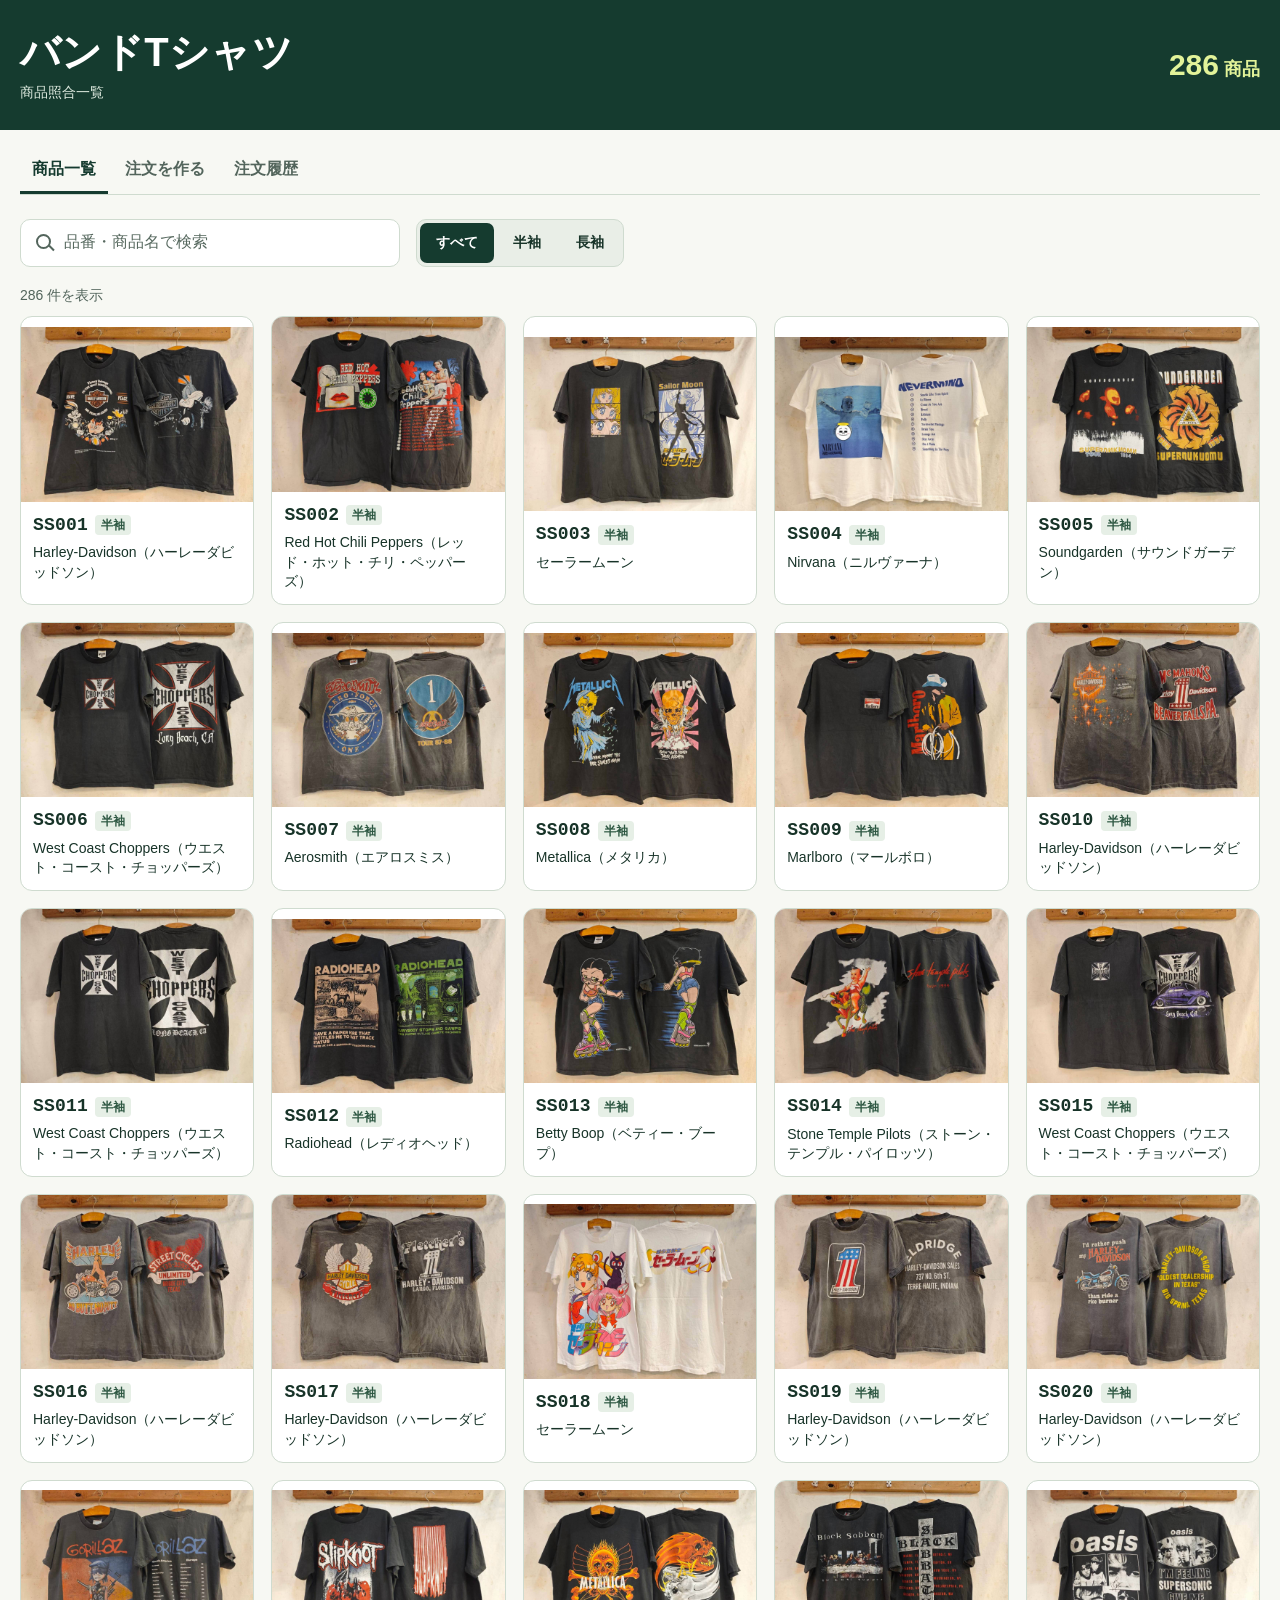
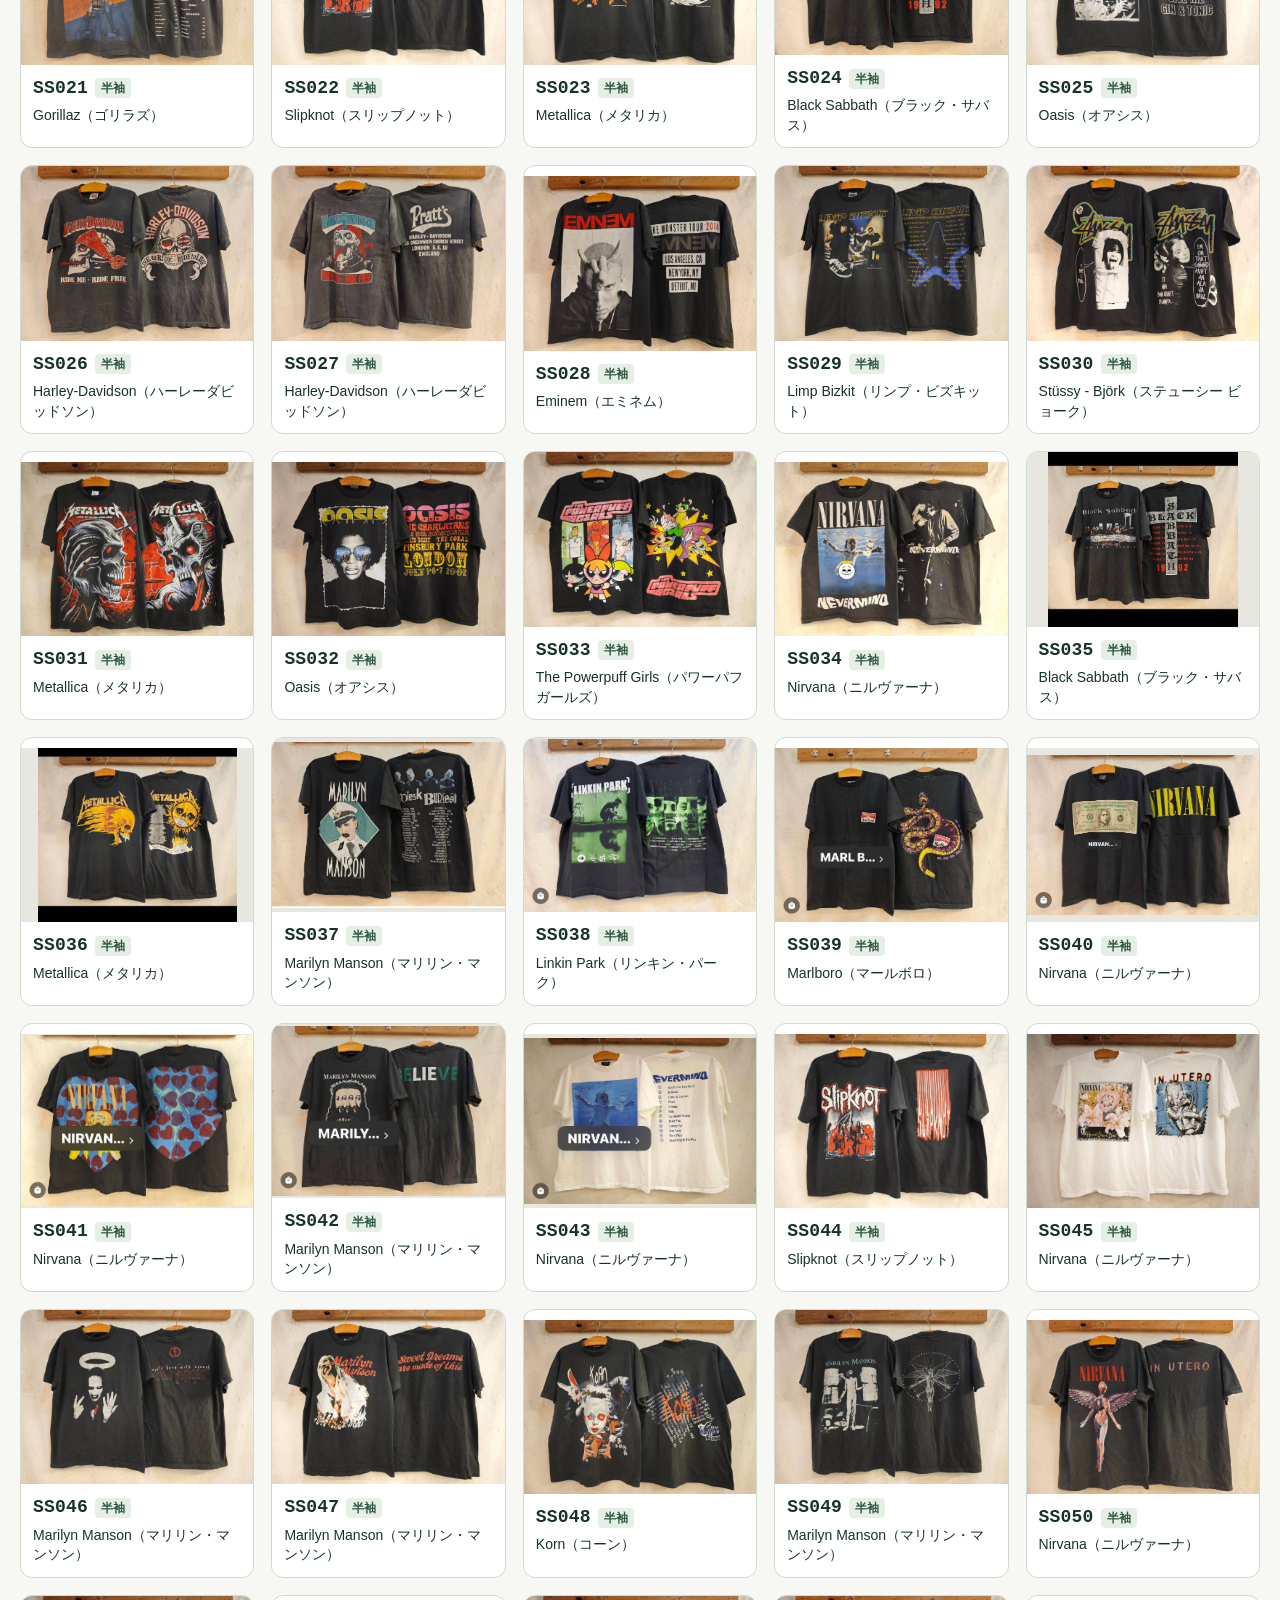
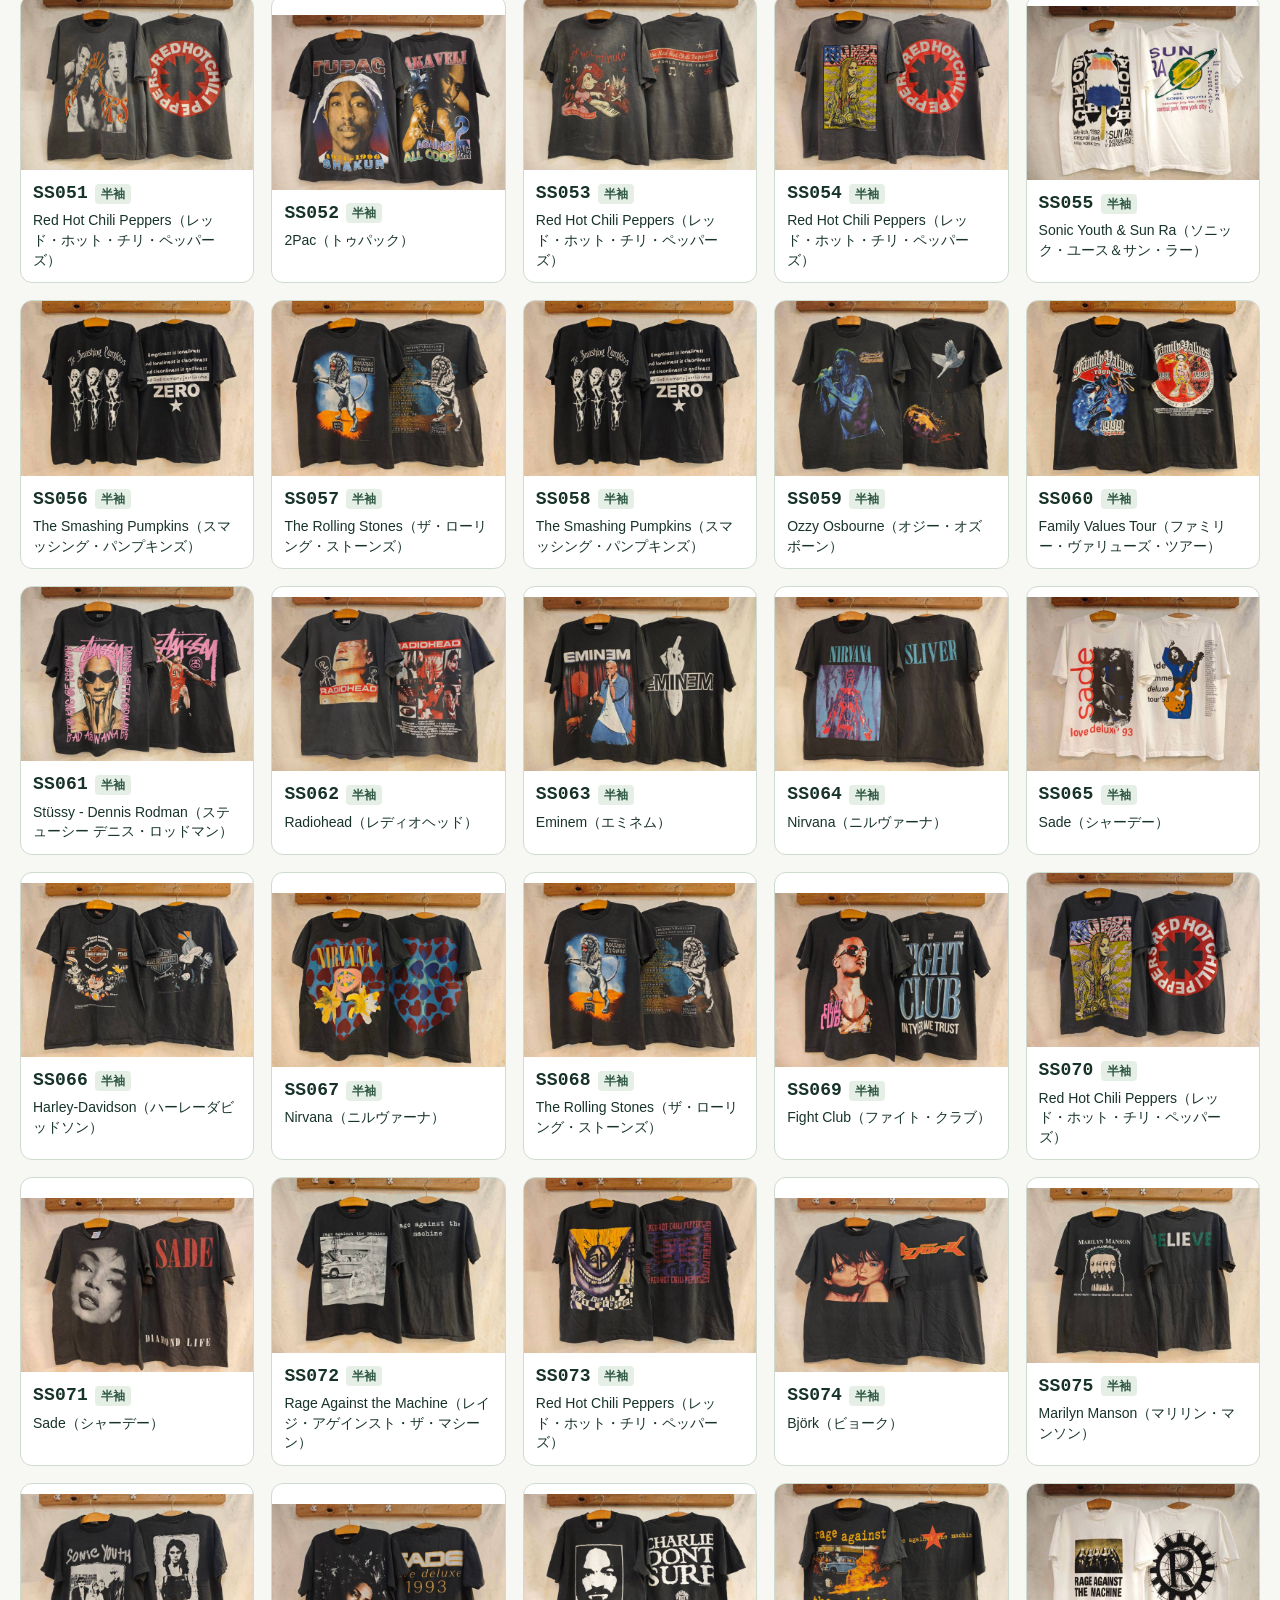
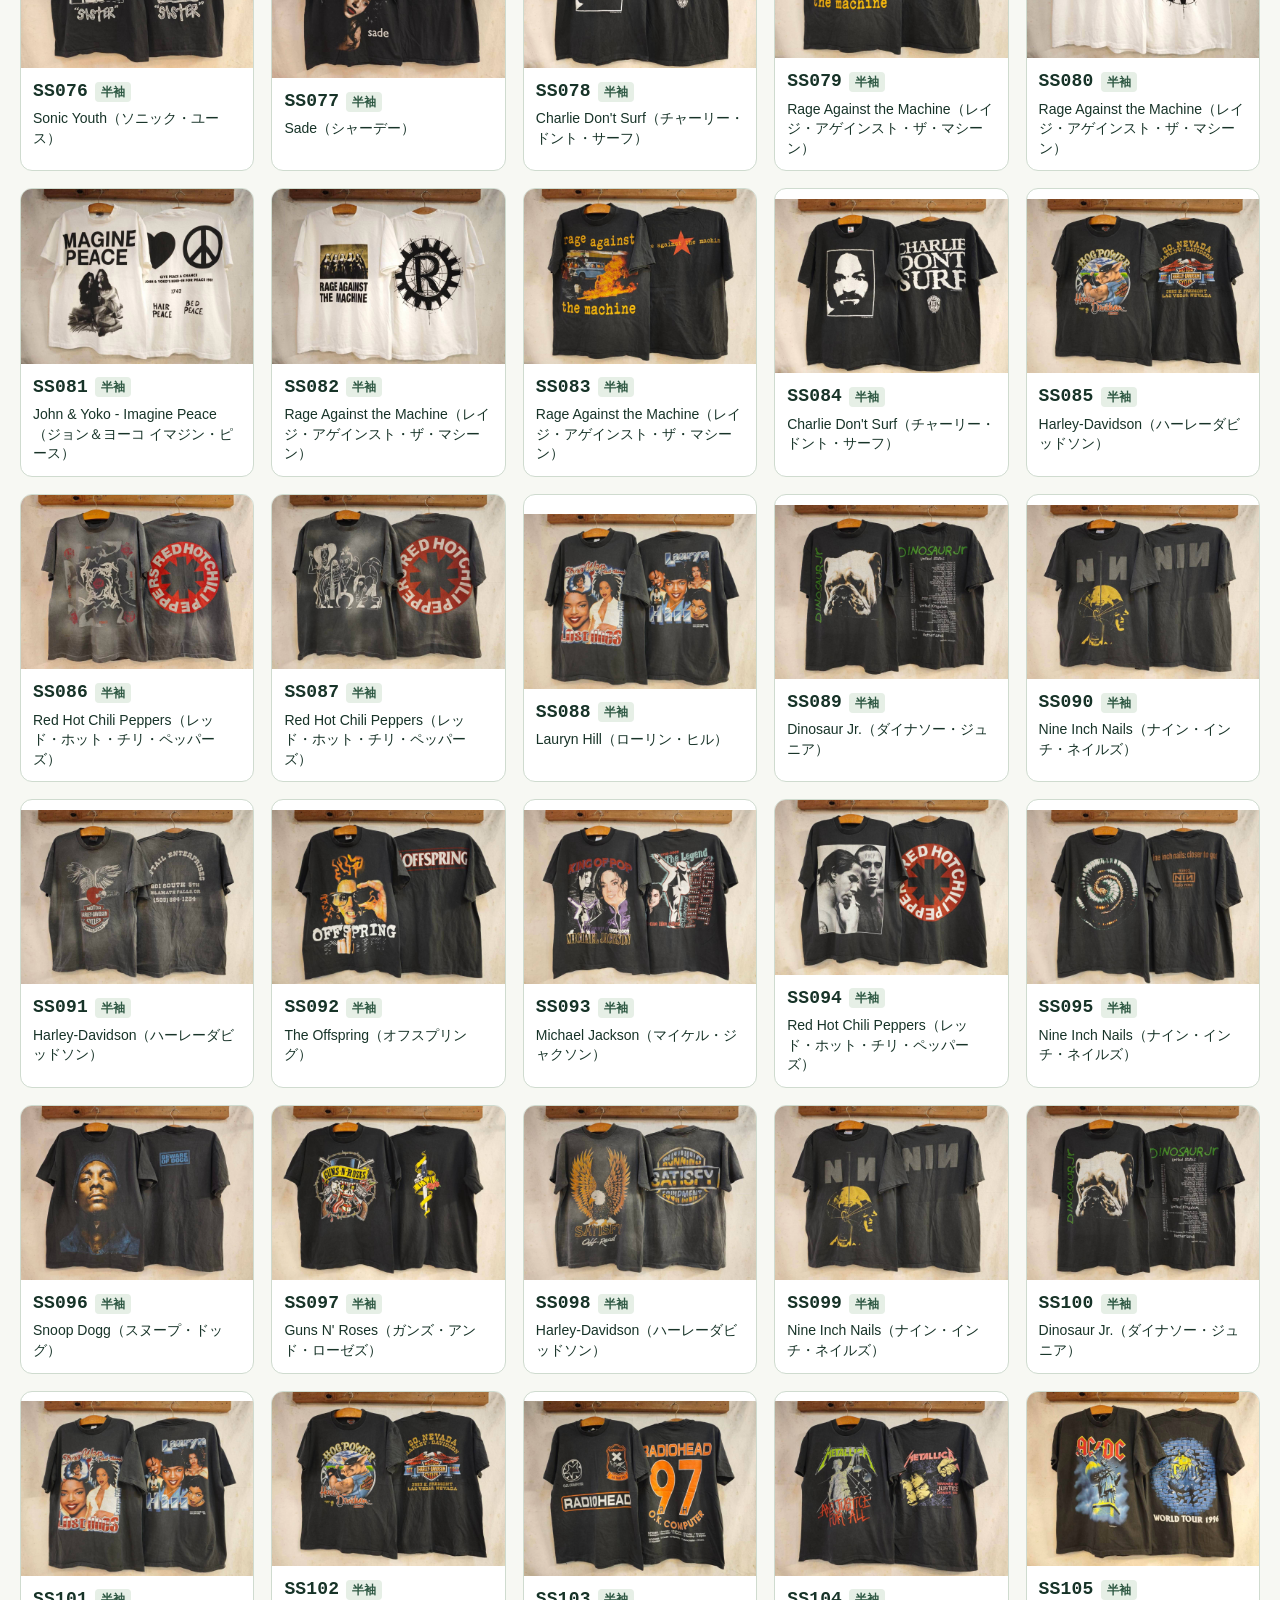
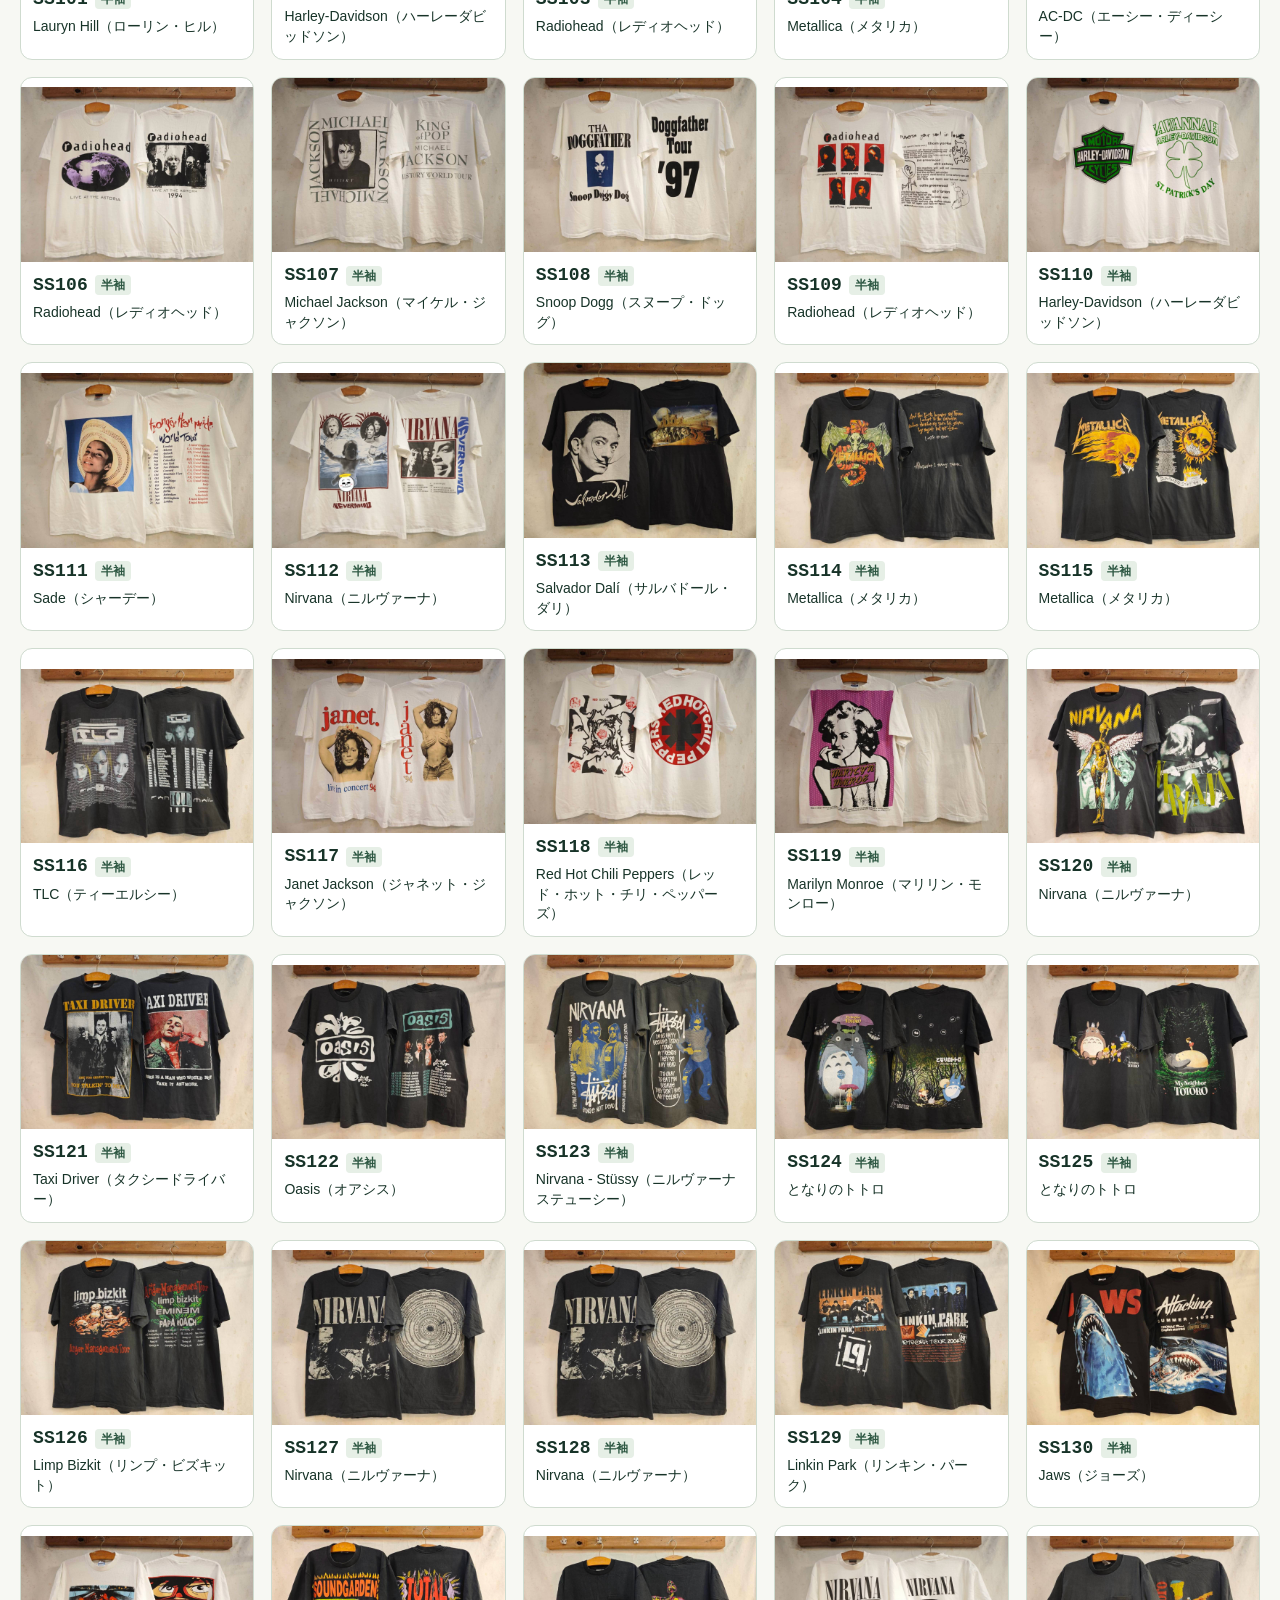
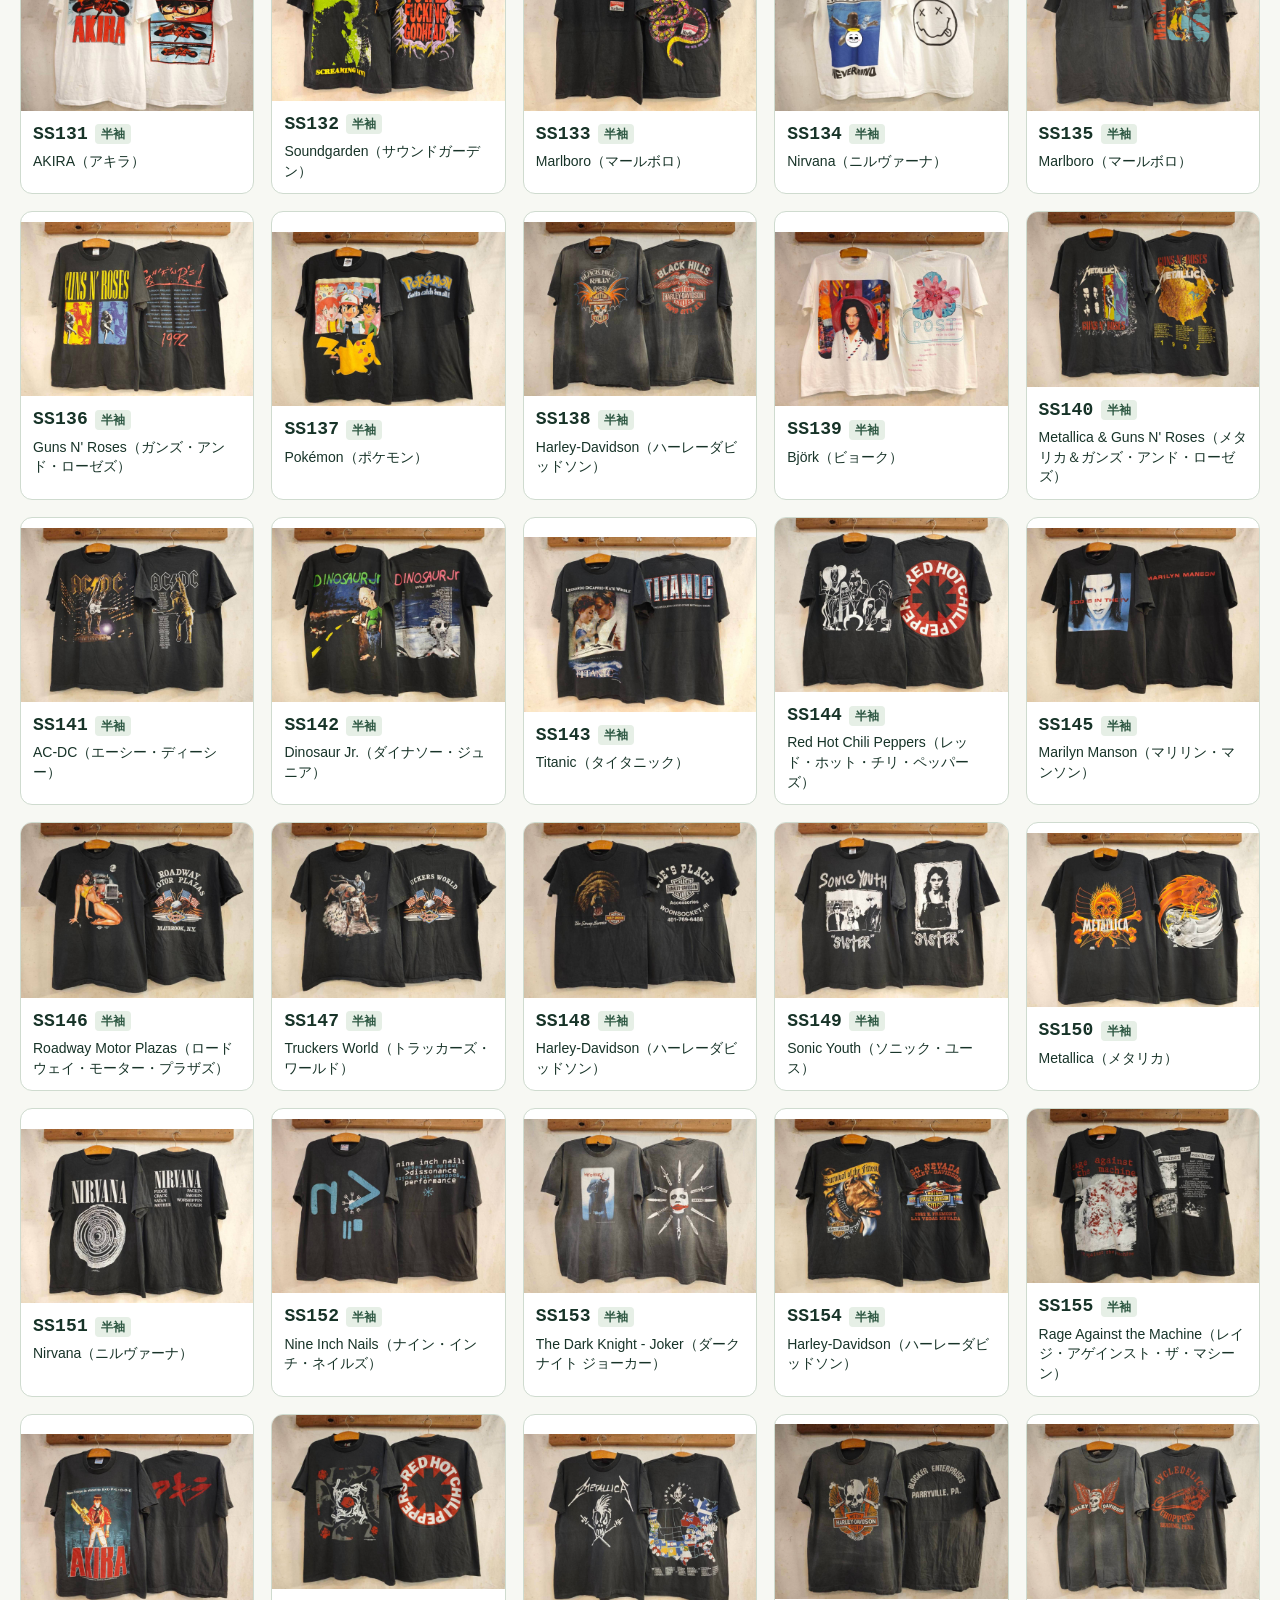
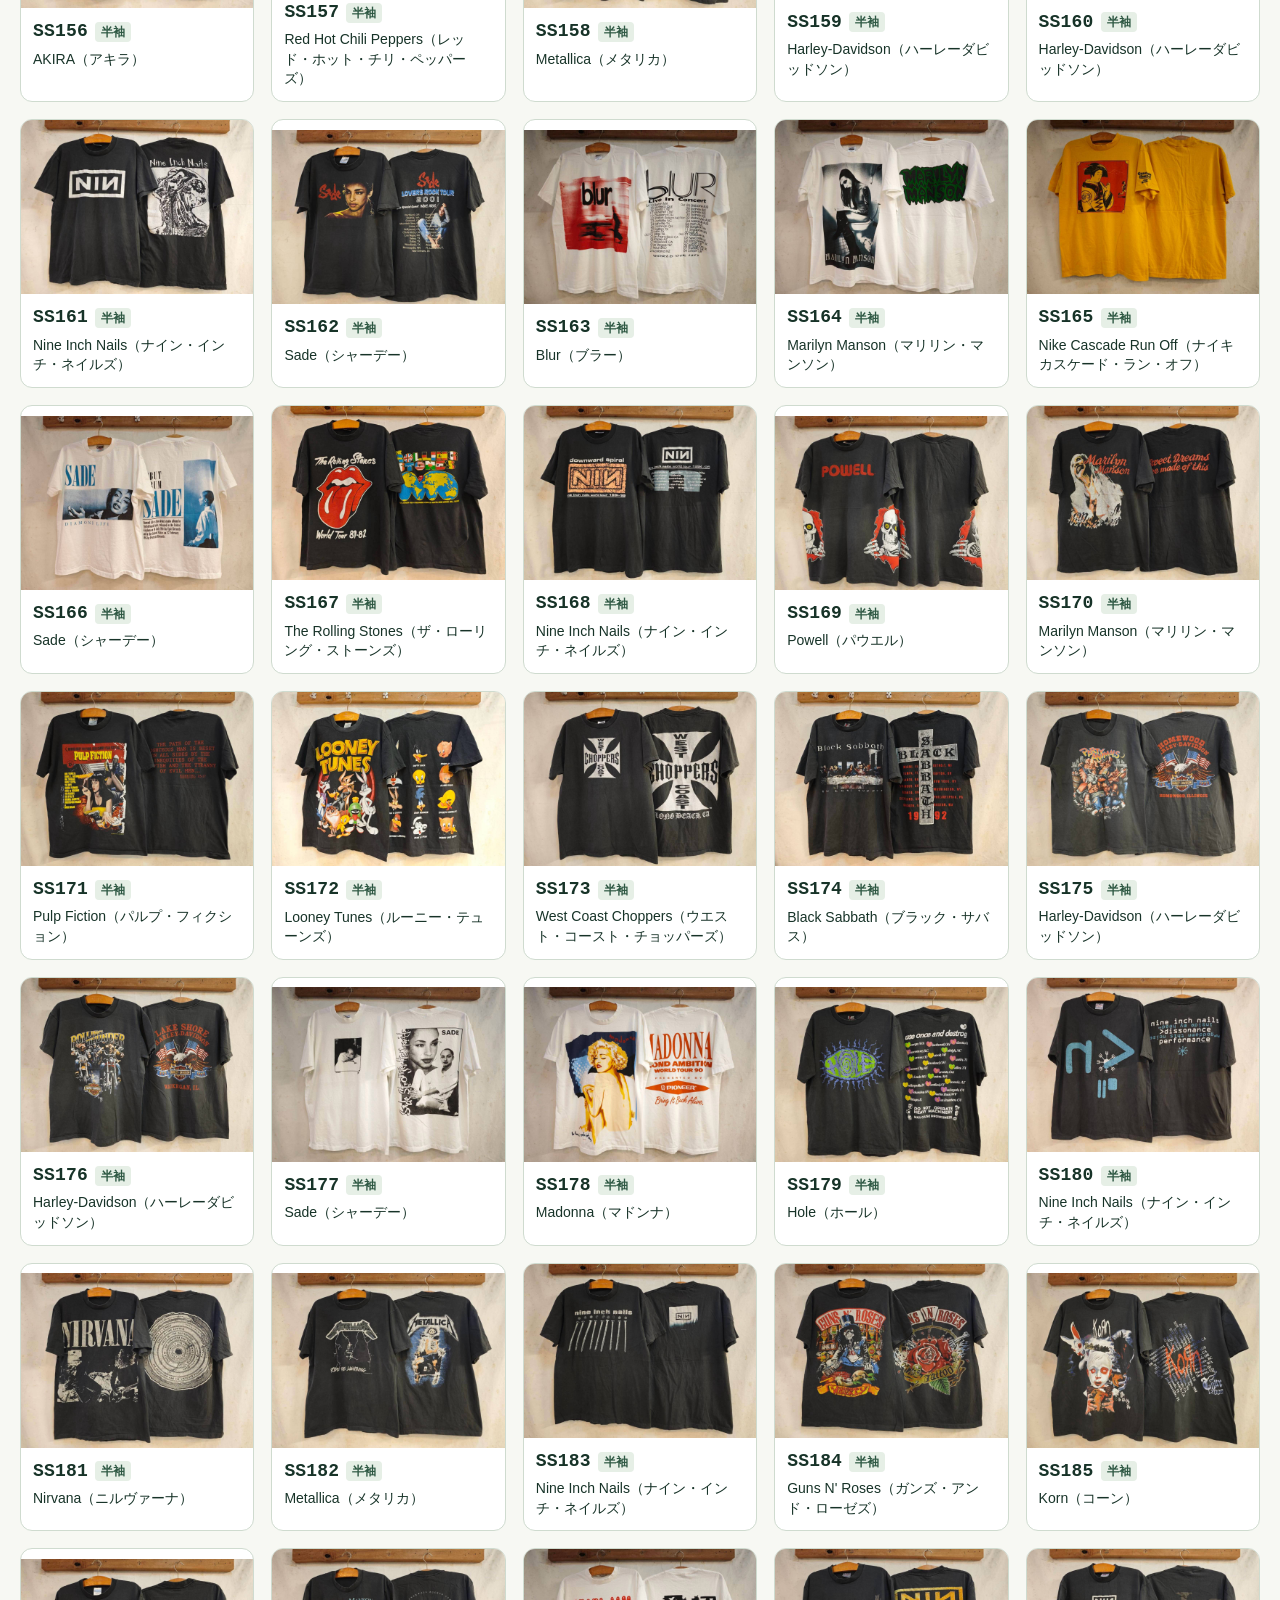
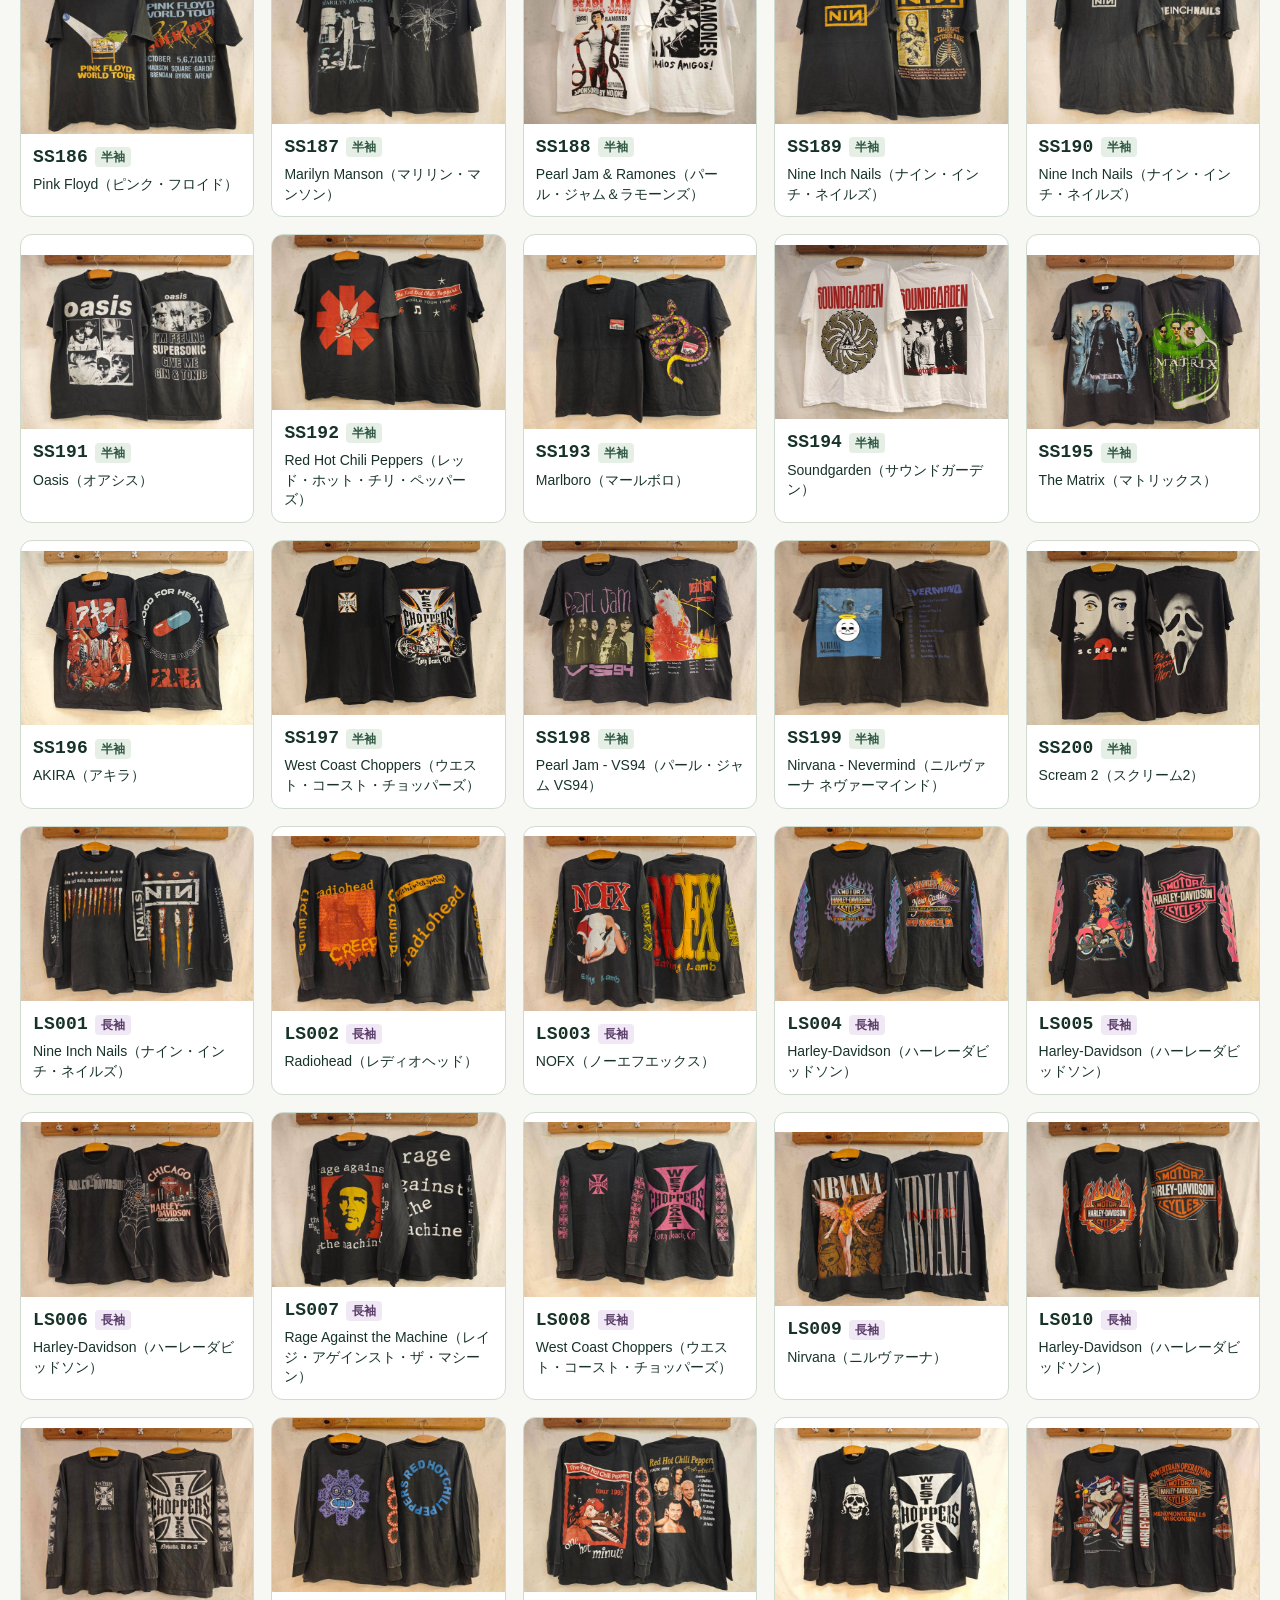
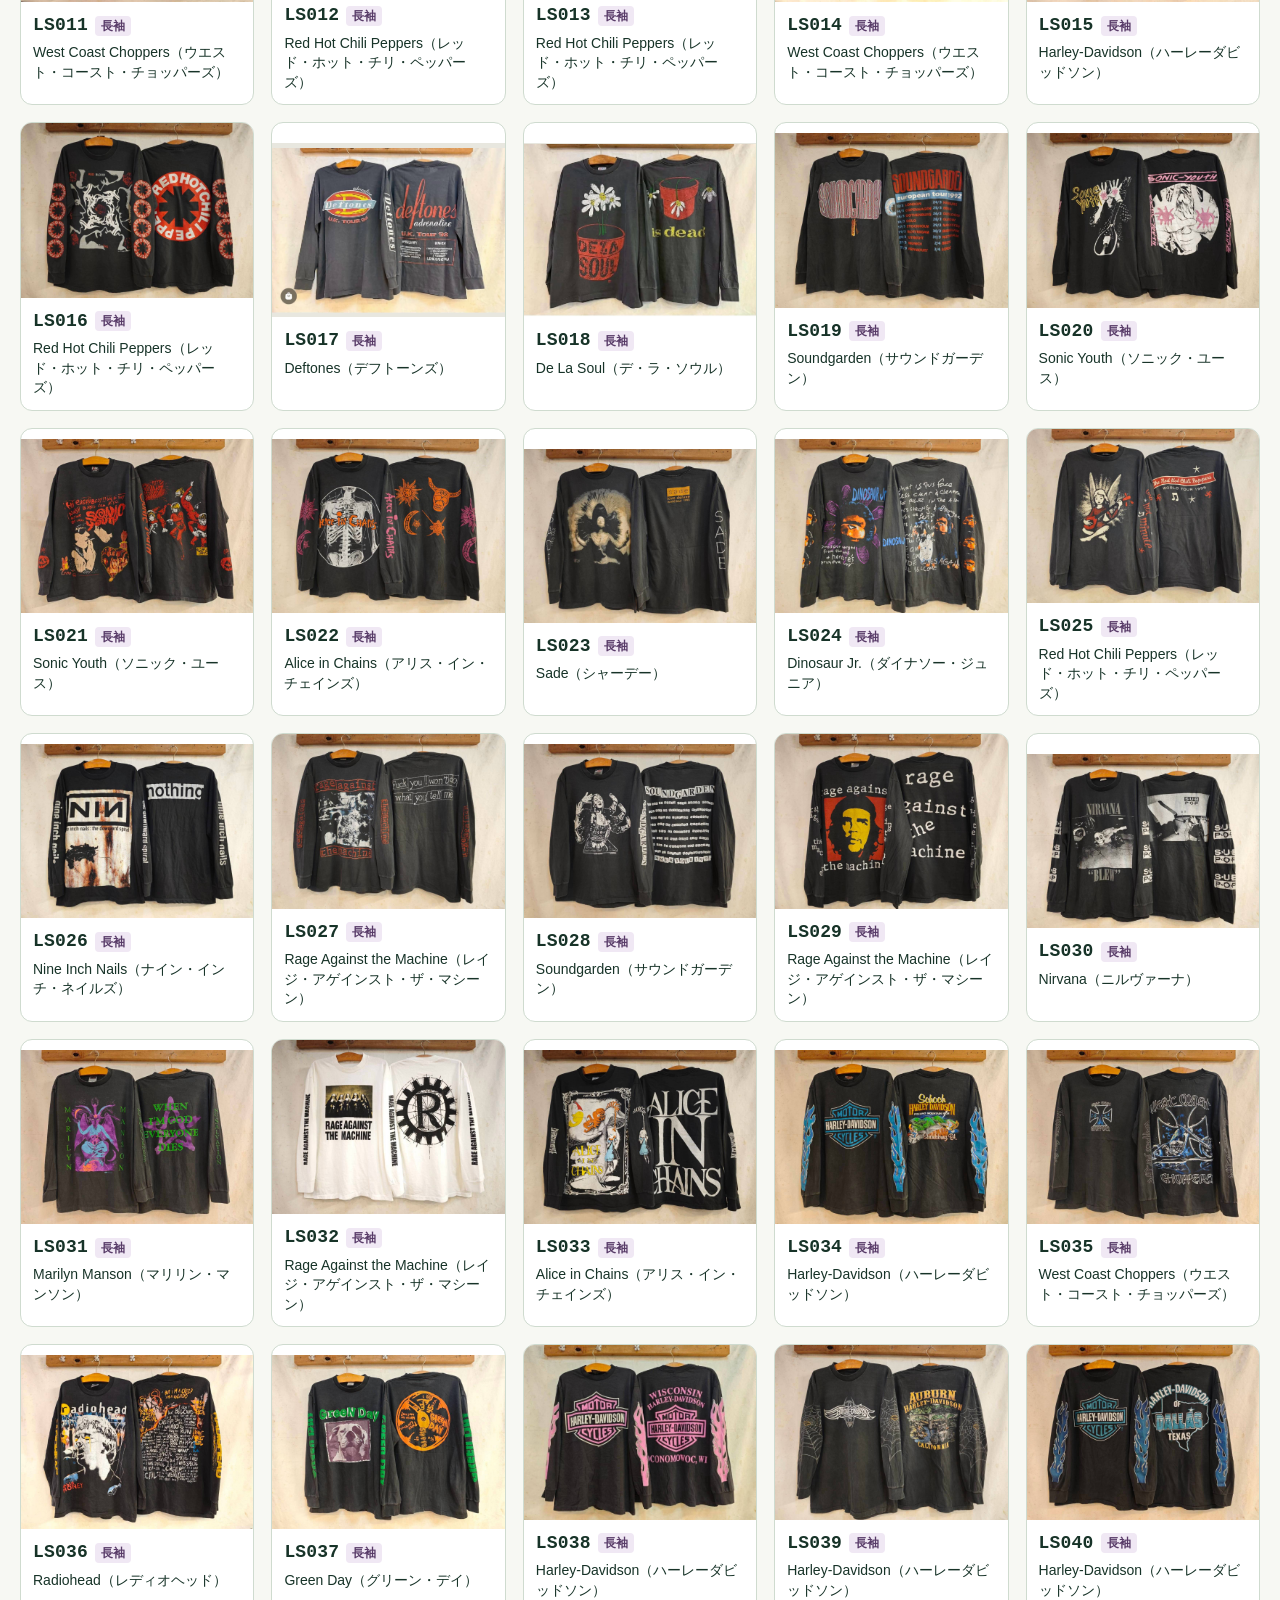
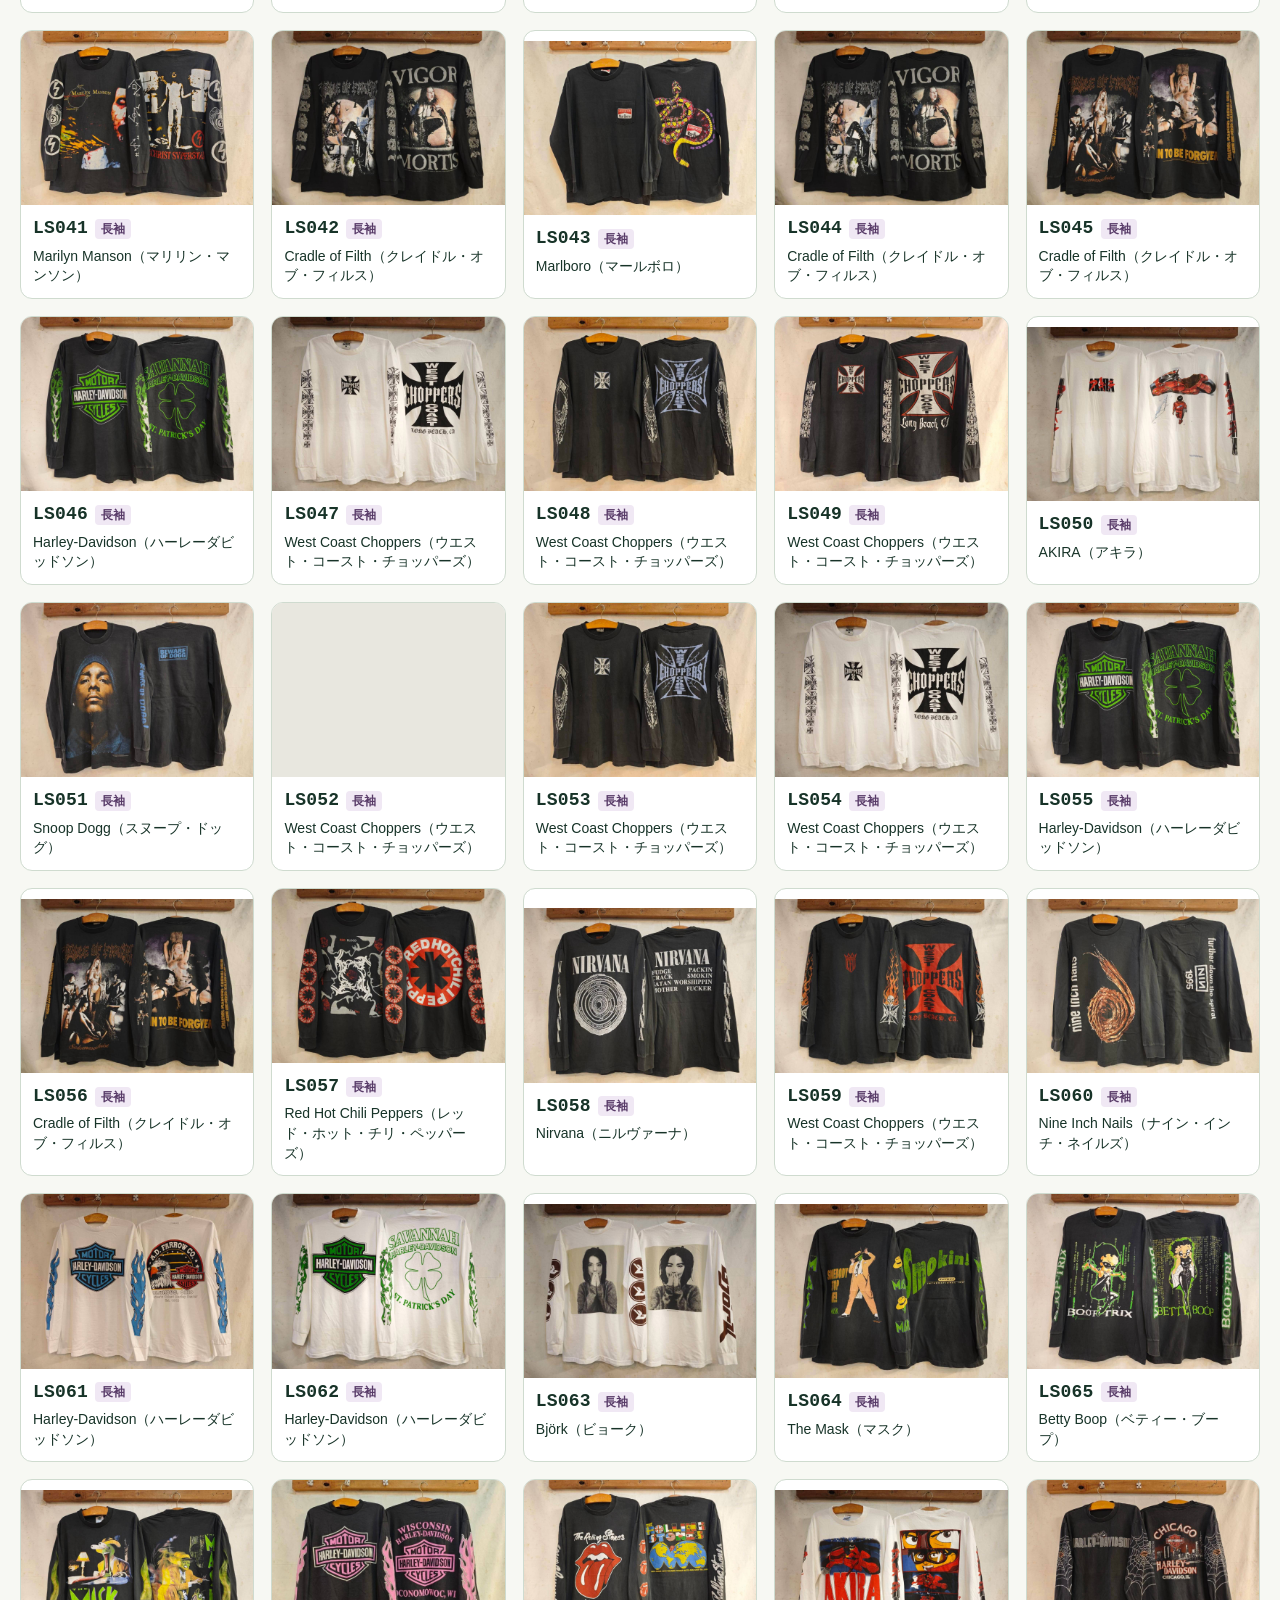
==== index.html @ 9741ed90 "英字商品名にカタカナを併記して検索に対応" ====
<!doctype html>
<html lang="ja">
<head>
<meta charset="utf-8">
<meta name="viewport" content="width=device-width, initial-scale=1">
<title>バンドTシャツ｜商品照合一覧</title>
<style>
:root{color-scheme:light;--ink:#173328;--muted:#53655c;--line:#cfdbcf;--deep:#153b2f;--paper:#f7f8f3;--lime:#e2f399;font:16px/1.55 -apple-system,BlinkMacSystemFont,"Hiragino Sans","Yu Gothic",sans-serif;color:var(--ink);background:var(--paper)}
*{box-sizing:border-box}
body,h1,h2,p{margin:0}
button,input,a{font:inherit;color:inherit}
button{cursor:pointer}
button:focus-visible,input:focus-visible{outline:3px solid #407395;outline-offset:3px}
[hidden]{display:none!important}
header{background:var(--deep);color:#fff}
.wrap{width:min(100% - 40px,1240px);margin-inline:auto}
header .wrap{min-height:130px;display:flex;align-items:center;justify-content:space-between;gap:20px}
h1{font-size:clamp(25px,3.7vw,40px);letter-spacing:.01em;line-height:1.25}
header p{font-size:14px;color:#deeadf;margin-top:5px}
.inventory-count{font-weight:700;font-size:18px;white-space:nowrap;color:var(--lime);font-variant-numeric:tabular-nums}
.inventory-count b{font-size:30px}
.tools{display:flex;align-items:center;gap:16px;flex-wrap:wrap;margin:24px 0 18px}
.searchbox{position:relative;display:block;flex:0 1 380px}
.searchbox:before{content:"";position:absolute;top:15px;left:16px;width:11px;height:11px;border:2px solid #53655c;border-radius:50%;pointer-events:none}
.searchbox:after{content:"";position:absolute;top:28px;left:28px;width:7px;height:2px;background:#53655c;transform:rotate(45deg);pointer-events:none}
input{min-height:48px;width:100%;border:1px solid var(--line);background:#fff;border-radius:10px;padding:8px 12px 8px 43px}
input::placeholder{color:#586a60}
.filters{display:flex;gap:3px;border:1px solid var(--line);border-radius:10px;background:#e9eee7;padding:3px}
.filters button{padding:4px 16px;min-height:40px;border:0;border-radius:7px;background:transparent;font-size:14px;font-weight:650}
.filters button[aria-pressed="true"]{color:#fff;background:var(--deep)}
.results{margin-bottom:10px;font-size:14px;color:var(--muted)}
.grid{display:grid;grid-template-columns:repeat(auto-fill,minmax(205px,1fr));gap:17px;margin-bottom:48px}
.card{min-width:0;width:100%;padding:0;overflow:hidden;border:1px solid var(--line);border-radius:12px;background:#fff;text-align:left}
.card:hover,.card:focus-visible{border-color:#50725f;box-shadow:0 2px 8px #12332118}
.photo{width:100%;aspect-ratio:4 / 3;background:#e8e7df;display:block;object-fit:contain}
.info{display:block;padding:12px}
.meta{display:flex;align-items:center;gap:7px;flex-wrap:wrap}
.code{font:700 18px/1.3 ui-monospace,SFMono-Regular,Menlo,monospace;letter-spacing:.01em}
.sleeve{font-size:12px;line-height:1.5;font-weight:650;border-radius:4px;padding:1px 6px;color:#2e5843;background:#e6efe6}
.sleeve.long{color:#583b68;background:#f0e8f4}
.name{display:block;margin-top:6px;font-size:14px;line-height:1.4;overflow-wrap:anywhere}
#empty{padding:22px 0;color:var(--muted)}
dialog{width:min(640px,calc(100% - 24px));max-width:none;max-height:calc(100dvh - 24px);padding:0;border:0;border-radius:15px;color:var(--ink);background:#fff;box-shadow:0 20px 70px #12332142}
dialog::backdrop{background:#10231bba}
body:has(dialog[open]){overflow:hidden}
.detail-head, .detail-foot{display:flex;align-items:center;justify-content:space-between;padding:14px 18px;gap:12px}
.detail-head h2{font:700 23px/1.2 ui-monospace,SFMono-Regular,Menlo,monospace}
.detail-head p{font-size:14px;overflow-wrap:anywhere;margin-top:4px}
#zoom{display:block;width:100%;height:auto;max-height:62dvh;object-fit:contain;background:#e8e7df}
.action{background:#fff;border:1px solid var(--line);border-radius:8px;padding:7px 14px;min-height:44px;font-weight:650;white-space:nowrap}
.action:disabled{opacity:.4;cursor:default}
#position{font-size:13px;color:var(--muted)}
@media(max-width:640px){.wrap{width:calc(100% - 28px)}header .wrap{min-height:100px;gap:10px}.inventory-count{font-size:14px}.inventory-count b{font-size:23px}.tools{margin:16px 0 12px;gap:10px}.searchbox{flex-basis:100%}.filters{width:100%}.filters button{flex:1}.grid{grid-template-columns:repeat(2,minmax(0,1fr));gap:10px}.info{padding:9px}.code{font-size:16px}.name{font-size:13px}.detail-head,.detail-foot{padding:12px}}

.tabs{display:flex;gap:5px;margin:18px 0 12px;border-bottom:1px solid var(--line)}
.tabs button{background:transparent;color:var(--muted);border:0;border-bottom:3px solid transparent;padding:9px 12px;min-height:44px;font-weight:700}
.tabs button[aria-current="page"]{color:var(--deep);border-color:var(--deep)}
.test-note{background:#ecf1df;border-radius:10px;padding:10px 14px;font-size:14px;margin:10px 0}
.order-actions{display:flex;align-items:center;gap:10px;flex-wrap:wrap;margin:12px 0}
.primary{background:var(--deep);border-color:var(--deep);color:white}
#cart-bar{position:sticky;bottom:max(8px,env(safe-area-inset-bottom));width:100%;box-shadow:0 3px 16px #17332833;margin-bottom:12px}
#pick-open{display:block;width:calc(100% - 32px);margin:12px auto 0}
#pick-sheet{width:min(440px,calc(100% - 24px));padding:20px;overscroll-behavior:contain}
#pick-sheet::backdrop{background:#10231b66}
.pick-heading,.pick-row,.pick-product,.stepper{display:flex;align-items:center;gap:12px}
.pick-heading,.pick-row{justify-content:space-between}
.pick-heading h2{font-size:20px}
.pick-product{margin:14px 0;padding:12px;background:var(--paper);border-radius:10px}
.pick-product img{width:76px;height:60px;object-fit:contain}
.pick-row{padding:12px 0;border-top:1px solid var(--line);font-variant-numeric:tabular-nums}
.stepper{gap:8px}
.stepper button{width:46px;height:46px;padding:0;font-size:22px;touch-action:manipulation}
.stepper output{min-width:3ch;text-align:center;font-size:20px;font-weight:700}
.pick-buttons{display:flex;gap:8px;margin-top:12px}
.pick-buttons .primary{flex:1}
@media(max-width:640px){
 #pick-sheet{position:fixed;inset:auto 0 0;margin:0 auto;width:100%;max-height:calc(100dvh - 12px);border-radius:20px 20px 0 0;padding:16px 18px max(18px,env(safe-area-inset-bottom))}
}
@media(max-width:640px) and (prefers-reduced-motion:no-preference){
 #pick-sheet[open]{animation:pick-rise .22s ease-out}
 @keyframes pick-rise{from{transform:translateY(100%)}to{transform:translateY(0)}}
}
#history-list{display:grid;gap:10px;margin:12px 0}
.history-row,.order-line{padding:12px;border:1px solid var(--line);border-radius:10px;background:white}
.history-row{display:flex;justify-content:space-between;align-items:center;text-align:left;gap:8px}
.order-line{display:flex;align-items:center;gap:10px;margin:7px 0}
.order-line img{width:60px;height:68px;object-fit:contain;background:#eee}
.order-line .item-copy{flex:1;min-width:0;overflow-wrap:anywhere}
.order-line small,.history-row small{display:block;color:var(--muted)}
.order-line input{padding:5px;width:62px}
#order-dialog{padding:16px}
#order-dialog .detail-head{padding:0 0 8px}
#order-message{position:fixed;z-index:3;bottom:70px;left:50%;transform:translateX(-50%);width:max-content;max-width:90%;padding:8px 12px;border-radius:8px;background:var(--deep);color:white}
.form-error{color:#8d3129}
@media(max-width:400px){.tabs button{padding:8px}.order-line{gap:6px;padding:7px}.order-line img{width:46px}}
@media print{
 @page{size:A4 portrait;margin:12mm}
 body:has(#order-dialog[open]){overflow:visible}
 body:has(#order-dialog[open])> :not(#order-dialog){display:none!important}
 #order-dialog[open]{position:static;display:block;overflow:visible;width:100%;max-height:none;border:0;box-shadow:none;padding:0;margin:0}
 #order-dialog::backdrop{background:none}
 #order-dialog button,#order-dialog .order-actions{display:none!important}
 .order-line{break-inside:avoid}
}
</style>
</head>
<body>
<header><div class="wrap"><div><h1>バンドTシャツ</h1><p>商品照合一覧</p></div><div class="inventory-count"><b>286</b> 商品</div></div></header>
<main class="wrap">
<nav class="tabs" aria-label="メニュー"><button data-view="catalog" aria-current="page">商品一覧</button><button data-view="create">注文を作る</button><button data-view="history">注文履歴</button></nav>
<p id="test-note" class="test-note" hidden>ここで作る注文はすべてテスト注文です。このブラウザに保存され、仕入先には送信されません。</p>
<section id="catalog-view">
<div class="tools">
<label class="searchbox"><input id="search" type="search" placeholder="品番・商品名で検索" aria-label="品番・商品名で検索" autocomplete="off" spellcheck="false"></label>
<div class="filters" role="group" aria-label="袖丈で絞り込み">
<button data-filter="all" aria-pressed="true">すべて</button><button data-filter="SS" aria-pressed="false">半袖</button><button data-filter="LS" aria-pressed="false">長袖</button>
</div></div>
<p id="results" class="results" role="status">286 件を表示</p>
<div id="grid" class="grid"><button type="button" class="card" data-code="SS001" aria-label="SS001 Harley-Davidson（ハーレーダビッドソン） 拡大" aria-haspopup="dialog"><img class="photo" src="images/59ef6fef4ff81e33afef091dd5d0499fbca4c916fc7e9a3c43d875ce8cc56bcb.jpg" alt="" decoding="async"><span class="info"><span class="meta"><span class="code">SS001</span><span class="sleeve">半袖</span></span><span class="name">Harley-Davidson（ハーレーダビッドソン）</span></span></button>
<button type="button" class="card" data-code="SS002" aria-label="SS002 Red Hot Chili Peppers（レッド・ホット・チリ・ペッパーズ） 拡大" aria-haspopup="dialog"><img class="photo" src="images/8011b5ea77c5d7b0746ca7e87f9013b3a1cfd6c1e27a342b9be223cff4e21909.jpg" alt="" decoding="async"><span class="info"><span class="meta"><span class="code">SS002</span><span class="sleeve">半袖</span></span><span class="name">Red Hot Chili Peppers（レッド・ホット・チリ・ペッパーズ）</span></span></button>
<button type="button" class="card" data-code="SS003" aria-label="SS003 セーラームーン 拡大" aria-haspopup="dialog"><img class="photo" src="images/f7714621856cc94423b20b9665b6e2d71be54916b276d8b6be162bc4cef154d6.jpg" alt="" decoding="async"><span class="info"><span class="meta"><span class="code">SS003</span><span class="sleeve">半袖</span></span><span class="name">セーラームーン</span></span></button>
<button type="button" class="card" data-code="SS004" aria-label="SS004 Nirvana（ニルヴァーナ） 拡大" aria-haspopup="dialog"><img class="photo" src="images/6691223b146648ebb240070470e4411d9fdc8bd48d08462cd11f6a7f32f311ec.jpg" alt="" decoding="async"><span class="info"><span class="meta"><span class="code">SS004</span><span class="sleeve">半袖</span></span><span class="name">Nirvana（ニルヴァーナ）</span></span></button>
<button type="button" class="card" data-code="SS005" aria-label="SS005 Soundgarden（サウンドガーデン） 拡大" aria-haspopup="dialog"><img class="photo" src="images/f0b859d18a252836479b101bbfab0836001f6b4a4d926da8e4ce48cbb989001e.jpg" alt="" decoding="async"><span class="info"><span class="meta"><span class="code">SS005</span><span class="sleeve">半袖</span></span><span class="name">Soundgarden（サウンドガーデン）</span></span></button>
<button type="button" class="card" data-code="SS006" aria-label="SS006 West Coast Choppers（ウエスト・コースト・チョッパーズ） 拡大" aria-haspopup="dialog"><img class="photo" src="images/eda6f06e389e380a54348aaf4cc2aaf095277eadb047a6f5c4db2da2428ca93f.jpg" alt="" decoding="async"><span class="info"><span class="meta"><span class="code">SS006</span><span class="sleeve">半袖</span></span><span class="name">West Coast Choppers（ウエスト・コースト・チョッパーズ）</span></span></button>
<button type="button" class="card" data-code="SS007" aria-label="SS007 Aerosmith（エアロスミス） 拡大" aria-haspopup="dialog"><img class="photo" src="images/7ff034bd5c671479ece40088930007103ba2c9add6565f184ffda0b3bdc3ed3e.jpg" alt="" decoding="async"><span class="info"><span class="meta"><span class="code">SS007</span><span class="sleeve">半袖</span></span><span class="name">Aerosmith（エアロスミス）</span></span></button>
<button type="button" class="card" data-code="SS008" aria-label="SS008 Metallica（メタリカ） 拡大" aria-haspopup="dialog"><img class="photo" src="images/230459747891ec41def6bc102f9ac872c7880ac9bcca4db5ba527188fb853521.jpg" alt="" decoding="async"><span class="info"><span class="meta"><span class="code">SS008</span><span class="sleeve">半袖</span></span><span class="name">Metallica（メタリカ）</span></span></button>
<button type="button" class="card" data-code="SS009" aria-label="SS009 Marlboro（マールボロ） 拡大" aria-haspopup="dialog"><img class="photo" src="images/45862ec3aa35bf819ef593c0a186b2a2a6436bbd25bd9525a594751e5354200b.jpg" alt="" loading="lazy" decoding="async"><span class="info"><span class="meta"><span class="code">SS009</span><span class="sleeve">半袖</span></span><span class="name">Marlboro（マールボロ）</span></span></button>
<button type="button" class="card" data-code="SS010" aria-label="SS010 Harley-Davidson（ハーレーダビッドソン） 拡大" aria-haspopup="dialog"><img class="photo" src="images/749bef5bc655f7af8203033d364fe9a0bad3f52ff31da4373a9e7a9c4c22f5c3.jpg" alt="" loading="lazy" decoding="async"><span class="info"><span class="meta"><span class="code">SS010</span><span class="sleeve">半袖</span></span><span class="name">Harley-Davidson（ハーレーダビッドソン）</span></span></button>
<button type="button" class="card" data-code="SS011" aria-label="SS011 West Coast Choppers（ウエスト・コースト・チョッパーズ） 拡大" aria-haspopup="dialog"><img class="photo" src="images/a9a6c808c626bb305dc00fb17e110bc0dedf9107c4d9ac4ac3d02e273e52d1d1.jpg" alt="" loading="lazy" decoding="async"><span class="info"><span class="meta"><span class="code">SS011</span><span class="sleeve">半袖</span></span><span class="name">West Coast Choppers（ウエスト・コースト・チョッパーズ）</span></span></button>
<button type="button" class="card" data-code="SS012" aria-label="SS012 Radiohead（レディオヘッド） 拡大" aria-haspopup="dialog"><img class="photo" src="images/6e8278472c1fac1561a3ccbeaf18a8896663b532e5ac4b4b639333fa07d3df1d.jpg" alt="" loading="lazy" decoding="async"><span class="info"><span class="meta"><span class="code">SS012</span><span class="sleeve">半袖</span></span><span class="name">Radiohead（レディオヘッド）</span></span></button>
<button type="button" class="card" data-code="SS013" aria-label="SS013 Betty Boop（ベティー・ブープ） 拡大" aria-haspopup="dialog"><img class="photo" src="images/8868efd0a955bc77b16050e881805f19d78168344b60749a40b170a1870dcb32.jpg" alt="" loading="lazy" decoding="async"><span class="info"><span class="meta"><span class="code">SS013</span><span class="sleeve">半袖</span></span><span class="name">Betty Boop（ベティー・ブープ）</span></span></button>
<button type="button" class="card" data-code="SS014" aria-label="SS014 Stone Temple Pilots（ストーン・テンプル・パイロッツ） 拡大" aria-haspopup="dialog"><img class="photo" src="images/049fc7c66728d44c414729517d17644098bae9e9204e9444a82fc5c5095efef1.jpg" alt="" loading="lazy" decoding="async"><span class="info"><span class="meta"><span class="code">SS014</span><span class="sleeve">半袖</span></span><span class="name">Stone Temple Pilots（ストーン・テンプル・パイロッツ）</span></span></button>
<button type="button" class="card" data-code="SS015" aria-label="SS015 West Coast Choppers（ウエスト・コースト・チョッパーズ） 拡大" aria-haspopup="dialog"><img class="photo" src="images/0b5f8541501f0c636b38084dff5d7cfaac2b9f67c3bcebf7bce6f703d40c3a66.jpg" alt="" loading="lazy" decoding="async"><span class="info"><span class="meta"><span class="code">SS015</span><span class="sleeve">半袖</span></span><span class="name">West Coast Choppers（ウエスト・コースト・チョッパーズ）</span></span></button>
<button type="button" class="card" data-code="SS016" aria-label="SS016 Harley-Davidson（ハーレーダビッドソン） 拡大" aria-haspopup="dialog"><img class="photo" src="images/497058b9cf00465f081b1d8485ba90ec373205cd34ad809ef3bc5cc66a00a9de.jpg" alt="" loading="lazy" decoding="async"><span class="info"><span class="meta"><span class="code">SS016</span><span class="sleeve">半袖</span></span><span class="name">Harley-Davidson（ハーレーダビッドソン）</span></span></button>
<button type="button" class="card" data-code="SS017" aria-label="SS017 Harley-Davidson（ハーレーダビッドソン） 拡大" aria-haspopup="dialog"><img class="photo" src="images/d44542d8fea834aad88ce4adfbdcc6a85a5cd256dc297a692bc14e5d6a73381d.jpg" alt="" loading="lazy" decoding="async"><span class="info"><span class="meta"><span class="code">SS017</span><span class="sleeve">半袖</span></span><span class="name">Harley-Davidson（ハーレーダビッドソン）</span></span></button>
<button type="button" class="card" data-code="SS018" aria-label="SS018 セーラームーン 拡大" aria-haspopup="dialog"><img class="photo" src="images/90a5641432c8fbebebf7472fb8bb1cbaaf78b3fd185c8a079b0c686d724dc755.jpg" alt="" loading="lazy" decoding="async"><span class="info"><span class="meta"><span class="code">SS018</span><span class="sleeve">半袖</span></span><span class="name">セーラームーン</span></span></button>
<button type="button" class="card" data-code="SS019" aria-label="SS019 Harley-Davidson（ハーレーダビッドソン） 拡大" aria-haspopup="dialog"><img class="photo" src="images/1e82ac7ee6d840f6cbd99f3852a52bd74768b6af16093f417f4d7b9d9cd1a3b6.jpg" alt="" loading="lazy" decoding="async"><span class="info"><span class="meta"><span class="code">SS019</span><span class="sleeve">半袖</span></span><span class="name">Harley-Davidson（ハーレーダビッドソン）</span></span></button>
<button type="button" class="card" data-code="SS020" aria-label="SS020 Harley-Davidson（ハーレーダビッドソン） 拡大" aria-haspopup="dialog"><img class="photo" src="images/99d79547a0a40aec3c2261beeb6537a817b62337853f51a13a3e2511ff20d50e.jpg" alt="" loading="lazy" decoding="async"><span class="info"><span class="meta"><span class="code">SS020</span><span class="sleeve">半袖</span></span><span class="name">Harley-Davidson（ハーレーダビッドソン）</span></span></button>
<button type="button" class="card" data-code="SS021" aria-label="SS021 Gorillaz（ゴリラズ） 拡大" aria-haspopup="dialog"><img class="photo" src="images/cdd2c81e393ae1d13b633dcdcef75ab8de343a37a27dc9bedffa7ea57a6b7e9d.jpg" alt="" loading="lazy" decoding="async"><span class="info"><span class="meta"><span class="code">SS021</span><span class="sleeve">半袖</span></span><span class="name">Gorillaz（ゴリラズ）</span></span></button>
<button type="button" class="card" data-code="SS022" aria-label="SS022 Slipknot（スリップノット） 拡大" aria-haspopup="dialog"><img class="photo" src="images/500fa880dc6e2425f429739c52084e4d18c910c84ef244abc2e19684a8f0d693.jpg" alt="" loading="lazy" decoding="async"><span class="info"><span class="meta"><span class="code">SS022</span><span class="sleeve">半袖</span></span><span class="name">Slipknot（スリップノット）</span></span></button>
<button type="button" class="card" data-code="SS023" aria-label="SS023 Metallica（メタリカ） 拡大" aria-haspopup="dialog"><img class="photo" src="images/fa877fb554606ae9ae0cf1f2164058ba84dbc8762dc58d27cf2449957db69936.jpg" alt="" loading="lazy" decoding="async"><span class="info"><span class="meta"><span class="code">SS023</span><span class="sleeve">半袖</span></span><span class="name">Metallica（メタリカ）</span></span></button>
<button type="button" class="card" data-code="SS024" aria-label="SS024 Black Sabbath（ブラック・サバス） 拡大" aria-haspopup="dialog"><img class="photo" src="images/4bb6e0964f83fba19ec68bdc4f9ccb3a18b2fc30510a2606a819848561be8245.jpg" alt="" loading="lazy" decoding="async"><span class="info"><span class="meta"><span class="code">SS024</span><span class="sleeve">半袖</span></span><span class="name">Black Sabbath（ブラック・サバス）</span></span></button>
<button type="button" class="card" data-code="SS025" aria-label="SS025 Oasis（オアシス） 拡大" aria-haspopup="dialog"><img class="photo" src="images/31ec72fa971912f732be683078d66928386ccad4134bb0fd8d7b1f7a773ecd53.jpg" alt="" loading="lazy" decoding="async"><span class="info"><span class="meta"><span class="code">SS025</span><span class="sleeve">半袖</span></span><span class="name">Oasis（オアシス）</span></span></button>
<button type="button" class="card" data-code="SS026" aria-label="SS026 Harley-Davidson（ハーレーダビッドソン） 拡大" aria-haspopup="dialog"><img class="photo" src="images/3effdaa6f163ee909656a44ceadefeb7230e38e7564206d307377432d4e11cab.jpg" alt="" loading="lazy" decoding="async"><span class="info"><span class="meta"><span class="code">SS026</span><span class="sleeve">半袖</span></span><span class="name">Harley-Davidson（ハーレーダビッドソン）</span></span></button>
<button type="button" class="card" data-code="SS027" aria-label="SS027 Harley-Davidson（ハーレーダビッドソン） 拡大" aria-haspopup="dialog"><img class="photo" src="images/760ce367db1810ccf8a78bd920e1275747871da6ccb3e22f489006cba060f75e.jpg" alt="" loading="lazy" decoding="async"><span class="info"><span class="meta"><span class="code">SS027</span><span class="sleeve">半袖</span></span><span class="name">Harley-Davidson（ハーレーダビッドソン）</span></span></button>
<button type="button" class="card" data-code="SS028" aria-label="SS028 Eminem（エミネム） 拡大" aria-haspopup="dialog"><img class="photo" src="images/fe4a50eed962a42976956252d02552fa30074fa0c548352beb8a2420904476a6.jpg" alt="" loading="lazy" decoding="async"><span class="info"><span class="meta"><span class="code">SS028</span><span class="sleeve">半袖</span></span><span class="name">Eminem（エミネム）</span></span></button>
<button type="button" class="card" data-code="SS029" aria-label="SS029 Limp Bizkit（リンプ・ビズキット） 拡大" aria-haspopup="dialog"><img class="photo" src="images/bddf0c80416cffbaa9707e16d738f9e529166cea212bf3d7838cad487a3351de.jpg" alt="" loading="lazy" decoding="async"><span class="info"><span class="meta"><span class="code">SS029</span><span class="sleeve">半袖</span></span><span class="name">Limp Bizkit（リンプ・ビズキット）</span></span></button>
<button type="button" class="card" data-code="SS030" aria-label="SS030 Stüssy - Björk（ステューシー ビョーク） 拡大" aria-haspopup="dialog"><img class="photo" src="images/f4b6cad93326a7b7c680009d512b7ad717320f4bde417897f951282486d56ac8.jpg" alt="" loading="lazy" decoding="async"><span class="info"><span class="meta"><span class="code">SS030</span><span class="sleeve">半袖</span></span><span class="name">Stüssy - Björk（ステューシー ビョーク）</span></span></button>
<button type="button" class="card" data-code="SS031" aria-label="SS031 Metallica（メタリカ） 拡大" aria-haspopup="dialog"><img class="photo" src="images/489def18e45e83ebd841218821752963b0751266d95b5e6dc1e10c1cb9c25c12.jpg" alt="" loading="lazy" decoding="async"><span class="info"><span class="meta"><span class="code">SS031</span><span class="sleeve">半袖</span></span><span class="name">Metallica（メタリカ）</span></span></button>
<button type="button" class="card" data-code="SS032" aria-label="SS032 Oasis（オアシス） 拡大" aria-haspopup="dialog"><img class="photo" src="images/fba7b50579884d847a2ff4774042331d4a1a7748afe8ca10a1700e8a2e2b961c.jpg" alt="" loading="lazy" decoding="async"><span class="info"><span class="meta"><span class="code">SS032</span><span class="sleeve">半袖</span></span><span class="name">Oasis（オアシス）</span></span></button>
<button type="button" class="card" data-code="SS033" aria-label="SS033 The Powerpuff Girls（パワーパフ ガールズ） 拡大" aria-haspopup="dialog"><img class="photo" src="images/cabceaf5181f3a16af725cd6dd17552c036affd5381b0eca7cdca8b0a6962392.jpg" alt="" loading="lazy" decoding="async"><span class="info"><span class="meta"><span class="code">SS033</span><span class="sleeve">半袖</span></span><span class="name">The Powerpuff Girls（パワーパフ ガールズ）</span></span></button>
<button type="button" class="card" data-code="SS034" aria-label="SS034 Nirvana（ニルヴァーナ） 拡大" aria-haspopup="dialog"><img class="photo" src="images/fe2ad863c27e25e9fb78931341d549494136e12ea091288c658992ea28cba6b1.jpg" alt="" loading="lazy" decoding="async"><span class="info"><span class="meta"><span class="code">SS034</span><span class="sleeve">半袖</span></span><span class="name">Nirvana（ニルヴァーナ）</span></span></button>
<button type="button" class="card" data-code="SS035" aria-label="SS035 Black Sabbath（ブラック・サバス） 拡大" aria-haspopup="dialog"><img class="photo" src="images/47d823eee16c027e67ab137377b0b71d0000a33cb3cfadfb4f77f18a72e7319d.jpg" alt="" loading="lazy" decoding="async"><span class="info"><span class="meta"><span class="code">SS035</span><span class="sleeve">半袖</span></span><span class="name">Black Sabbath（ブラック・サバス）</span></span></button>
<button type="button" class="card" data-code="SS036" aria-label="SS036 Metallica（メタリカ） 拡大" aria-haspopup="dialog"><img class="photo" src="images/3b568cdfe5261da2f5e4690acd49de8027111a22ca045cfbbfd32508a5939a20.jpg" alt="" loading="lazy" decoding="async"><span class="info"><span class="meta"><span class="code">SS036</span><span class="sleeve">半袖</span></span><span class="name">Metallica（メタリカ）</span></span></button>
<button type="button" class="card" data-code="SS037" aria-label="SS037 Marilyn Manson（マリリン・マンソン） 拡大" aria-haspopup="dialog"><img class="photo" src="images/ea8cc2203d7e22de8c71e4df07c9a43ad5dc59217113cbc79b8ac636b3bb8304.jpg" alt="" loading="lazy" decoding="async"><span class="info"><span class="meta"><span class="code">SS037</span><span class="sleeve">半袖</span></span><span class="name">Marilyn Manson（マリリン・マンソン）</span></span></button>
<button type="button" class="card" data-code="SS038" aria-label="SS038 Linkin Park（リンキン・パーク） 拡大" aria-haspopup="dialog"><img class="photo" src="images/c943b612d41572adf2e066a7f418cd5739399be9ca7406982334912cb11cae77.jpg" alt="" loading="lazy" decoding="async"><span class="info"><span class="meta"><span class="code">SS038</span><span class="sleeve">半袖</span></span><span class="name">Linkin Park（リンキン・パーク）</span></span></button>
<button type="button" class="card" data-code="SS039" aria-label="SS039 Marlboro（マールボロ） 拡大" aria-haspopup="dialog"><img class="photo" src="images/4a9174ef33bcaf9a589ce63ea27e58a7ee7cb79a6dbc1a35a5f39ccb38f2fcab.jpg" alt="" loading="lazy" decoding="async"><span class="info"><span class="meta"><span class="code">SS039</span><span class="sleeve">半袖</span></span><span class="name">Marlboro（マールボロ）</span></span></button>
<button type="button" class="card" data-code="SS040" aria-label="SS040 Nirvana（ニルヴァーナ） 拡大" aria-haspopup="dialog"><img class="photo" src="images/8039d543a39cac5df529af9b5b8b730bc0f848267da14e6083deaf69a962a712.jpg" alt="" loading="lazy" decoding="async"><span class="info"><span class="meta"><span class="code">SS040</span><span class="sleeve">半袖</span></span><span class="name">Nirvana（ニルヴァーナ）</span></span></button>
<button type="button" class="card" data-code="SS041" aria-label="SS041 Nirvana（ニルヴァーナ） 拡大" aria-haspopup="dialog"><img class="photo" src="images/d43f49e6017d0f28ed4ee6db3a2dd2dd5c8607db6f62ead4ba563dcf4d5303c7.jpg" alt="" loading="lazy" decoding="async"><span class="info"><span class="meta"><span class="code">SS041</span><span class="sleeve">半袖</span></span><span class="name">Nirvana（ニルヴァーナ）</span></span></button>
<button type="button" class="card" data-code="SS042" aria-label="SS042 Marilyn Manson（マリリン・マンソン） 拡大" aria-haspopup="dialog"><img class="photo" src="images/8d468d8ce9b549771511951243affaa6f75233d56b4dd9d6ba870ef70a20a53d.jpg" alt="" loading="lazy" decoding="async"><span class="info"><span class="meta"><span class="code">SS042</span><span class="sleeve">半袖</span></span><span class="name">Marilyn Manson（マリリン・マンソン）</span></span></button>
<button type="button" class="card" data-code="SS043" aria-label="SS043 Nirvana（ニルヴァーナ） 拡大" aria-haspopup="dialog"><img class="photo" src="images/7ae2c02583232b91dec2e26026af111aa416413ffffe281fe96dc7dd304b4537.jpg" alt="" loading="lazy" decoding="async"><span class="info"><span class="meta"><span class="code">SS043</span><span class="sleeve">半袖</span></span><span class="name">Nirvana（ニルヴァーナ）</span></span></button>
<button type="button" class="card" data-code="SS044" aria-label="SS044 Slipknot（スリップノット） 拡大" aria-haspopup="dialog"><img class="photo" src="images/e999348a8c03c67881a3470808b0d86b02216e0e4f13f6dc2ab78242930a0332.jpg" alt="" loading="lazy" decoding="async"><span class="info"><span class="meta"><span class="code">SS044</span><span class="sleeve">半袖</span></span><span class="name">Slipknot（スリップノット）</span></span></button>
<button type="button" class="card" data-code="SS045" aria-label="SS045 Nirvana（ニルヴァーナ） 拡大" aria-haspopup="dialog"><img class="photo" src="images/c822aeba6c9eb1c2830dd01b1666077d0b50ae0bc2604f7d9db70e2e2d987f75.jpg" alt="" loading="lazy" decoding="async"><span class="info"><span class="meta"><span class="code">SS045</span><span class="sleeve">半袖</span></span><span class="name">Nirvana（ニルヴァーナ）</span></span></button>
<button type="button" class="card" data-code="SS046" aria-label="SS046 Marilyn Manson（マリリン・マンソン） 拡大" aria-haspopup="dialog"><img class="photo" src="images/5beadb51a270b1c4d71dde0098aad7269e52e46b7212101ceeac6d9cdf5590e3.jpg" alt="" loading="lazy" decoding="async"><span class="info"><span class="meta"><span class="code">SS046</span><span class="sleeve">半袖</span></span><span class="name">Marilyn Manson（マリリン・マンソン）</span></span></button>
<button type="button" class="card" data-code="SS047" aria-label="SS047 Marilyn Manson（マリリン・マンソン） 拡大" aria-haspopup="dialog"><img class="photo" src="images/67580bf530720930ef232802a315ee5feded684cd84e6fae57e8aaf6e2a325ed.jpg" alt="" loading="lazy" decoding="async"><span class="info"><span class="meta"><span class="code">SS047</span><span class="sleeve">半袖</span></span><span class="name">Marilyn Manson（マリリン・マンソン）</span></span></button>
<button type="button" class="card" data-code="SS048" aria-label="SS048 Korn（コーン） 拡大" aria-haspopup="dialog"><img class="photo" src="images/6aef018b4ecbec42b61a237dd027f0547d3f3610b0ca20ab71e0518301a982b8.jpg" alt="" loading="lazy" decoding="async"><span class="info"><span class="meta"><span class="code">SS048</span><span class="sleeve">半袖</span></span><span class="name">Korn（コーン）</span></span></button>
<button type="button" class="card" data-code="SS049" aria-label="SS049 Marilyn Manson（マリリン・マンソン） 拡大" aria-haspopup="dialog"><img class="photo" src="images/3112dfaddc2deff8bcd2c300b01e516ad671683516bc0f18746d9b51f64cd65b.jpg" alt="" loading="lazy" decoding="async"><span class="info"><span class="meta"><span class="code">SS049</span><span class="sleeve">半袖</span></span><span class="name">Marilyn Manson（マリリン・マンソン）</span></span></button>
<button type="button" class="card" data-code="SS050" aria-label="SS050 Nirvana（ニルヴァーナ） 拡大" aria-haspopup="dialog"><img class="photo" src="images/d5c61f47d3d885b6b3ef188261069268ed196e596312bf7958baf9d940749fa7.jpg" alt="" loading="lazy" decoding="async"><span class="info"><span class="meta"><span class="code">SS050</span><span class="sleeve">半袖</span></span><span class="name">Nirvana（ニルヴァーナ）</span></span></button>
<button type="button" class="card" data-code="SS051" aria-label="SS051 Red Hot Chili Peppers（レッド・ホット・チリ・ペッパーズ） 拡大" aria-haspopup="dialog"><img class="photo" src="images/9141bf6e6308a17c24ab1b4b0f7311e5a9e5a1a87176557b983375876f44be75.jpg" alt="" loading="lazy" decoding="async"><span class="info"><span class="meta"><span class="code">SS051</span><span class="sleeve">半袖</span></span><span class="name">Red Hot Chili Peppers（レッド・ホット・チリ・ペッパーズ）</span></span></button>
<button type="button" class="card" data-code="SS052" aria-label="SS052 2Pac（トゥパック） 拡大" aria-haspopup="dialog"><img class="photo" src="images/beb35e44beeaddb1ef0d1fc6270058873fd14be431913fb890d1a5a556c151f9.jpg" alt="" loading="lazy" decoding="async"><span class="info"><span class="meta"><span class="code">SS052</span><span class="sleeve">半袖</span></span><span class="name">2Pac（トゥパック）</span></span></button>
<button type="button" class="card" data-code="SS053" aria-label="SS053 Red Hot Chili Peppers（レッド・ホット・チリ・ペッパーズ） 拡大" aria-haspopup="dialog"><img class="photo" src="images/19c36dbdb6c906e19e8fb34dff519ddd7a51b75e6e1499aee857bae839058205.jpg" alt="" loading="lazy" decoding="async"><span class="info"><span class="meta"><span class="code">SS053</span><span class="sleeve">半袖</span></span><span class="name">Red Hot Chili Peppers（レッド・ホット・チリ・ペッパーズ）</span></span></button>
<button type="button" class="card" data-code="SS054" aria-label="SS054 Red Hot Chili Peppers（レッド・ホット・チリ・ペッパーズ） 拡大" aria-haspopup="dialog"><img class="photo" src="images/96bb4dfd65568a31f5e5bc82890c4de515ed5c4f490fff9925fdbdf7e5d5b906.jpg" alt="" loading="lazy" decoding="async"><span class="info"><span class="meta"><span class="code">SS054</span><span class="sleeve">半袖</span></span><span class="name">Red Hot Chili Peppers（レッド・ホット・チリ・ペッパーズ）</span></span></button>
<button type="button" class="card" data-code="SS055" aria-label="SS055 Sonic Youth &amp; Sun Ra（ソニック・ユース＆サン・ラー） 拡大" aria-haspopup="dialog"><img class="photo" src="images/39ee35357daa9eff8dc11751888dfa941c6c9fcee259bb23c0aa496538b41445.jpg" alt="" loading="lazy" decoding="async"><span class="info"><span class="meta"><span class="code">SS055</span><span class="sleeve">半袖</span></span><span class="name">Sonic Youth &amp; Sun Ra（ソニック・ユース＆サン・ラー）</span></span></button>
<button type="button" class="card" data-code="SS056" aria-label="SS056 The Smashing Pumpkins（スマッシング・パンプキンズ） 拡大" aria-haspopup="dialog"><img class="photo" src="images/de6d28069702f620b7cb56341ad2a40d722d7c31a7a5d6ff7df2a28226b9acc1.jpg" alt="" loading="lazy" decoding="async"><span class="info"><span class="meta"><span class="code">SS056</span><span class="sleeve">半袖</span></span><span class="name">The Smashing Pumpkins（スマッシング・パンプキンズ）</span></span></button>
<button type="button" class="card" data-code="SS057" aria-label="SS057 The Rolling Stones（ザ・ローリング・ストーンズ） 拡大" aria-haspopup="dialog"><img class="photo" src="images/dd595db5b3c27f02efe4d269e4eda9b1fb2a148afa6053340f78cc7128cb02df.jpg" alt="" loading="lazy" decoding="async"><span class="info"><span class="meta"><span class="code">SS057</span><span class="sleeve">半袖</span></span><span class="name">The Rolling Stones（ザ・ローリング・ストーンズ）</span></span></button>
<button type="button" class="card" data-code="SS058" aria-label="SS058 The Smashing Pumpkins（スマッシング・パンプキンズ） 拡大" aria-haspopup="dialog"><img class="photo" src="images/de6d28069702f620b7cb56341ad2a40d722d7c31a7a5d6ff7df2a28226b9acc1.jpg" alt="" loading="lazy" decoding="async"><span class="info"><span class="meta"><span class="code">SS058</span><span class="sleeve">半袖</span></span><span class="name">The Smashing Pumpkins（スマッシング・パンプキンズ）</span></span></button>
<button type="button" class="card" data-code="SS059" aria-label="SS059 Ozzy Osbourne（オジー・オズボーン） 拡大" aria-haspopup="dialog"><img class="photo" src="images/dd769f21ee82baf6311885a446c9f24a09d7f5a90091e0f163b34d70fc3072be.jpg" alt="" loading="lazy" decoding="async"><span class="info"><span class="meta"><span class="code">SS059</span><span class="sleeve">半袖</span></span><span class="name">Ozzy Osbourne（オジー・オズボーン）</span></span></button>
<button type="button" class="card" data-code="SS060" aria-label="SS060 Family Values Tour（ファミリー・ヴァリューズ・ツアー） 拡大" aria-haspopup="dialog"><img class="photo" src="images/3e78d5e080cfbad05733a101128b3bfedf250626a347570e711ac6d05aa77c66.jpg" alt="" loading="lazy" decoding="async"><span class="info"><span class="meta"><span class="code">SS060</span><span class="sleeve">半袖</span></span><span class="name">Family Values Tour（ファミリー・ヴァリューズ・ツアー）</span></span></button>
<button type="button" class="card" data-code="SS061" aria-label="SS061 Stüssy - Dennis Rodman（ステューシー デニス・ロッドマン） 拡大" aria-haspopup="dialog"><img class="photo" src="images/df519385ccdb837248053906710603f3b0b589e7ee9ef7a2305f0d23b4bc7e76.jpg" alt="" loading="lazy" decoding="async"><span class="info"><span class="meta"><span class="code">SS061</span><span class="sleeve">半袖</span></span><span class="name">Stüssy - Dennis Rodman（ステューシー デニス・ロッドマン）</span></span></button>
<button type="button" class="card" data-code="SS062" aria-label="SS062 Radiohead（レディオヘッド） 拡大" aria-haspopup="dialog"><img class="photo" src="images/e68aa4c322eaa79038973aa370bd33333c2eb73435a018260bd16a3ebf6773d7.jpg" alt="" loading="lazy" decoding="async"><span class="info"><span class="meta"><span class="code">SS062</span><span class="sleeve">半袖</span></span><span class="name">Radiohead（レディオヘッド）</span></span></button>
<button type="button" class="card" data-code="SS063" aria-label="SS063 Eminem（エミネム） 拡大" aria-haspopup="dialog"><img class="photo" src="images/7be282301736ea3841afcc0a2032d3f6210f01f85ad53977de900917863c03b6.jpg" alt="" loading="lazy" decoding="async"><span class="info"><span class="meta"><span class="code">SS063</span><span class="sleeve">半袖</span></span><span class="name">Eminem（エミネム）</span></span></button>
<button type="button" class="card" data-code="SS064" aria-label="SS064 Nirvana（ニルヴァーナ） 拡大" aria-haspopup="dialog"><img class="photo" src="images/61d21c5b9d34f53f94ca4541313a9dcd601f178e505bee8c1c7ea6efcfc5ead9.jpg" alt="" loading="lazy" decoding="async"><span class="info"><span class="meta"><span class="code">SS064</span><span class="sleeve">半袖</span></span><span class="name">Nirvana（ニルヴァーナ）</span></span></button>
<button type="button" class="card" data-code="SS065" aria-label="SS065 Sade（シャーデー） 拡大" aria-haspopup="dialog"><img class="photo" src="images/2bfe48d13d5787fed529c0f0d7f86e2c147ab375d2d2ce50cab321d201e74429.jpg" alt="" loading="lazy" decoding="async"><span class="info"><span class="meta"><span class="code">SS065</span><span class="sleeve">半袖</span></span><span class="name">Sade（シャーデー）</span></span></button>
<button type="button" class="card" data-code="SS066" aria-label="SS066 Harley-Davidson（ハーレーダビッドソン） 拡大" aria-haspopup="dialog"><img class="photo" src="images/61e3508211c76d617bdfa19377a61e3db95cb3a16557777f2962e2158c34aa39.jpg" alt="" loading="lazy" decoding="async"><span class="info"><span class="meta"><span class="code">SS066</span><span class="sleeve">半袖</span></span><span class="name">Harley-Davidson（ハーレーダビッドソン）</span></span></button>
<button type="button" class="card" data-code="SS067" aria-label="SS067 Nirvana（ニルヴァーナ） 拡大" aria-haspopup="dialog"><img class="photo" src="images/12f3bffede652a6020485a34ce6473efea093063f3b15e8f3d65bd8ed9603fc4.jpg" alt="" loading="lazy" decoding="async"><span class="info"><span class="meta"><span class="code">SS067</span><span class="sleeve">半袖</span></span><span class="name">Nirvana（ニルヴァーナ）</span></span></button>
<button type="button" class="card" data-code="SS068" aria-label="SS068 The Rolling Stones（ザ・ローリング・ストーンズ） 拡大" aria-haspopup="dialog"><img class="photo" src="images/08820c0fe96a4f7b8b4f7d5187c0124b50ea49db3e0b62cb4e198b18852ac170.jpg" alt="" loading="lazy" decoding="async"><span class="info"><span class="meta"><span class="code">SS068</span><span class="sleeve">半袖</span></span><span class="name">The Rolling Stones（ザ・ローリング・ストーンズ）</span></span></button>
<button type="button" class="card" data-code="SS069" aria-label="SS069 Fight Club（ファイト・クラブ） 拡大" aria-haspopup="dialog"><img class="photo" src="images/d4a7fe3d44203ff8f306590f63ad35e853fabfe746e9fa442d9d4c50749dfab4.jpg" alt="" loading="lazy" decoding="async"><span class="info"><span class="meta"><span class="code">SS069</span><span class="sleeve">半袖</span></span><span class="name">Fight Club（ファイト・クラブ）</span></span></button>
<button type="button" class="card" data-code="SS070" aria-label="SS070 Red Hot Chili Peppers（レッド・ホット・チリ・ペッパーズ） 拡大" aria-haspopup="dialog"><img class="photo" src="images/a71c612bd8e12f4944e67c4ed141c9e7da6b4f4eea9836c8633fd156d0a0311b.jpg" alt="" loading="lazy" decoding="async"><span class="info"><span class="meta"><span class="code">SS070</span><span class="sleeve">半袖</span></span><span class="name">Red Hot Chili Peppers（レッド・ホット・チリ・ペッパーズ）</span></span></button>
<button type="button" class="card" data-code="SS071" aria-label="SS071 Sade（シャーデー） 拡大" aria-haspopup="dialog"><img class="photo" src="images/01ee9cfb6df4e06b7dd3858cd007ed1efa15957fe499cc0577fbf47db563915e.jpg" alt="" loading="lazy" decoding="async"><span class="info"><span class="meta"><span class="code">SS071</span><span class="sleeve">半袖</span></span><span class="name">Sade（シャーデー）</span></span></button>
<button type="button" class="card" data-code="SS072" aria-label="SS072 Rage Against the Machine（レイジ・アゲインスト・ザ・マシーン） 拡大" aria-haspopup="dialog"><img class="photo" src="images/f3d7450608622c67783f13b4ccff483b4a17d98c6c32695f968b6a4b5f1bc911.jpg" alt="" loading="lazy" decoding="async"><span class="info"><span class="meta"><span class="code">SS072</span><span class="sleeve">半袖</span></span><span class="name">Rage Against the Machine（レイジ・アゲインスト・ザ・マシーン）</span></span></button>
<button type="button" class="card" data-code="SS073" aria-label="SS073 Red Hot Chili Peppers（レッド・ホット・チリ・ペッパーズ） 拡大" aria-haspopup="dialog"><img class="photo" src="images/1d2a3cfe11ea3f4e042d0018fcac33c1dc01de56263a3de394a1d037e3cedd5e.jpg" alt="" loading="lazy" decoding="async"><span class="info"><span class="meta"><span class="code">SS073</span><span class="sleeve">半袖</span></span><span class="name">Red Hot Chili Peppers（レッド・ホット・チリ・ペッパーズ）</span></span></button>
<button type="button" class="card" data-code="SS074" aria-label="SS074 Björk（ビョーク） 拡大" aria-haspopup="dialog"><img class="photo" src="images/efc02026834a81a57507c4094c59579442232d55676c0297948502fa9c3b211b.jpg" alt="" loading="lazy" decoding="async"><span class="info"><span class="meta"><span class="code">SS074</span><span class="sleeve">半袖</span></span><span class="name">Björk（ビョーク）</span></span></button>
<button type="button" class="card" data-code="SS075" aria-label="SS075 Marilyn Manson（マリリン・マンソン） 拡大" aria-haspopup="dialog"><img class="photo" src="images/2505509935235ae9043ba68862f48ed79152eab09613be6b91a05d4e1992e31d.jpg" alt="" loading="lazy" decoding="async"><span class="info"><span class="meta"><span class="code">SS075</span><span class="sleeve">半袖</span></span><span class="name">Marilyn Manson（マリリン・マンソン）</span></span></button>
<button type="button" class="card" data-code="SS076" aria-label="SS076 Sonic Youth（ソニック・ユース） 拡大" aria-haspopup="dialog"><img class="photo" src="images/087db8fcc729b361b26787226350ad790b22221a75441f7aee392f6c2697dbab.jpg" alt="" loading="lazy" decoding="async"><span class="info"><span class="meta"><span class="code">SS076</span><span class="sleeve">半袖</span></span><span class="name">Sonic Youth（ソニック・ユース）</span></span></button>
<button type="button" class="card" data-code="SS077" aria-label="SS077 Sade（シャーデー） 拡大" aria-haspopup="dialog"><img class="photo" src="images/ee593e3ab1a2194f6988d865c2ea4644059eee89b706aa32619357ef517133db.jpg" alt="" loading="lazy" decoding="async"><span class="info"><span class="meta"><span class="code">SS077</span><span class="sleeve">半袖</span></span><span class="name">Sade（シャーデー）</span></span></button>
<button type="button" class="card" data-code="SS078" aria-label="SS078 Charlie Don&#x27;t Surf（チャーリー・ドント・サーフ） 拡大" aria-haspopup="dialog"><img class="photo" src="images/af5447ef891cf1c662632de44caaf86dcf365aa8d05fa9dee38fa67aa2765246.jpg" alt="" loading="lazy" decoding="async"><span class="info"><span class="meta"><span class="code">SS078</span><span class="sleeve">半袖</span></span><span class="name">Charlie Don&#x27;t Surf（チャーリー・ドント・サーフ）</span></span></button>
<button type="button" class="card" data-code="SS079" aria-label="SS079 Rage Against the Machine（レイジ・アゲインスト・ザ・マシーン） 拡大" aria-haspopup="dialog"><img class="photo" src="images/2bd3ac534acba3c58aa73664fe9f741643bed3ef98454a2c7fc7d0bcf56e3e8e.jpg" alt="" loading="lazy" decoding="async"><span class="info"><span class="meta"><span class="code">SS079</span><span class="sleeve">半袖</span></span><span class="name">Rage Against the Machine（レイジ・アゲインスト・ザ・マシーン）</span></span></button>
<button type="button" class="card" data-code="SS080" aria-label="SS080 Rage Against the Machine（レイジ・アゲインスト・ザ・マシーン） 拡大" aria-haspopup="dialog"><img class="photo" src="images/ebebfd4f44b0f43d14f567bf11f9bbb98cc70a2c4b2543c3bb8771a7eb802c9b.jpg" alt="" loading="lazy" decoding="async"><span class="info"><span class="meta"><span class="code">SS080</span><span class="sleeve">半袖</span></span><span class="name">Rage Against the Machine（レイジ・アゲインスト・ザ・マシーン）</span></span></button>
<button type="button" class="card" data-code="SS081" aria-label="SS081 John &amp; Yoko - Imagine Peace（ジョン＆ヨーコ イマジン・ピース） 拡大" aria-haspopup="dialog"><img class="photo" src="images/79709ffff8bd96ebdfe13928b3212998ca0795d51f079009528776e08b1ad456.jpg" alt="" loading="lazy" decoding="async"><span class="info"><span class="meta"><span class="code">SS081</span><span class="sleeve">半袖</span></span><span class="name">John &amp; Yoko - Imagine Peace（ジョン＆ヨーコ イマジン・ピース）</span></span></button>
<button type="button" class="card" data-code="SS082" aria-label="SS082 Rage Against the Machine（レイジ・アゲインスト・ザ・マシーン） 拡大" aria-haspopup="dialog"><img class="photo" src="images/ebebfd4f44b0f43d14f567bf11f9bbb98cc70a2c4b2543c3bb8771a7eb802c9b.jpg" alt="" loading="lazy" decoding="async"><span class="info"><span class="meta"><span class="code">SS082</span><span class="sleeve">半袖</span></span><span class="name">Rage Against the Machine（レイジ・アゲインスト・ザ・マシーン）</span></span></button>
<button type="button" class="card" data-code="SS083" aria-label="SS083 Rage Against the Machine（レイジ・アゲインスト・ザ・マシーン） 拡大" aria-haspopup="dialog"><img class="photo" src="images/2bd3ac534acba3c58aa73664fe9f741643bed3ef98454a2c7fc7d0bcf56e3e8e.jpg" alt="" loading="lazy" decoding="async"><span class="info"><span class="meta"><span class="code">SS083</span><span class="sleeve">半袖</span></span><span class="name">Rage Against the Machine（レイジ・アゲインスト・ザ・マシーン）</span></span></button>
<button type="button" class="card" data-code="SS084" aria-label="SS084 Charlie Don&#x27;t Surf（チャーリー・ドント・サーフ） 拡大" aria-haspopup="dialog"><img class="photo" src="images/af5447ef891cf1c662632de44caaf86dcf365aa8d05fa9dee38fa67aa2765246.jpg" alt="" loading="lazy" decoding="async"><span class="info"><span class="meta"><span class="code">SS084</span><span class="sleeve">半袖</span></span><span class="name">Charlie Don&#x27;t Surf（チャーリー・ドント・サーフ）</span></span></button>
<button type="button" class="card" data-code="SS085" aria-label="SS085 Harley-Davidson（ハーレーダビッドソン） 拡大" aria-haspopup="dialog"><img class="photo" src="images/792186fa847c31178a2040d422a18cf6178d371d3e694656e565a665e2d3fef6.jpg" alt="" loading="lazy" decoding="async"><span class="info"><span class="meta"><span class="code">SS085</span><span class="sleeve">半袖</span></span><span class="name">Harley-Davidson（ハーレーダビッドソン）</span></span></button>
<button type="button" class="card" data-code="SS086" aria-label="SS086 Red Hot Chili Peppers（レッド・ホット・チリ・ペッパーズ） 拡大" aria-haspopup="dialog"><img class="photo" src="images/99ca577a97875e68f5a966ceabab6e18d6151f1e6df20e9cdd8ed9512176917a.jpg" alt="" loading="lazy" decoding="async"><span class="info"><span class="meta"><span class="code">SS086</span><span class="sleeve">半袖</span></span><span class="name">Red Hot Chili Peppers（レッド・ホット・チリ・ペッパーズ）</span></span></button>
<button type="button" class="card" data-code="SS087" aria-label="SS087 Red Hot Chili Peppers（レッド・ホット・チリ・ペッパーズ） 拡大" aria-haspopup="dialog"><img class="photo" src="images/7b6ae52cc608d4d8763fcbf20f36dc7295ebca798743c64b30c7c3da7df5ef69.jpg" alt="" loading="lazy" decoding="async"><span class="info"><span class="meta"><span class="code">SS087</span><span class="sleeve">半袖</span></span><span class="name">Red Hot Chili Peppers（レッド・ホット・チリ・ペッパーズ）</span></span></button>
<button type="button" class="card" data-code="SS088" aria-label="SS088 Lauryn Hill（ローリン・ヒル） 拡大" aria-haspopup="dialog"><img class="photo" src="images/17df5e60036bb988db2754d8de13b6132866ae54f0909a335b68803fdabf6c2f.jpg" alt="" loading="lazy" decoding="async"><span class="info"><span class="meta"><span class="code">SS088</span><span class="sleeve">半袖</span></span><span class="name">Lauryn Hill（ローリン・ヒル）</span></span></button>
<button type="button" class="card" data-code="SS089" aria-label="SS089 Dinosaur Jr.（ダイナソー・ジュニア） 拡大" aria-haspopup="dialog"><img class="photo" src="images/20bc7c4a153855be822dff19c4a1ab77c338594da02bc427f8246e0070743b3e.jpg" alt="" loading="lazy" decoding="async"><span class="info"><span class="meta"><span class="code">SS089</span><span class="sleeve">半袖</span></span><span class="name">Dinosaur Jr.（ダイナソー・ジュニア）</span></span></button>
<button type="button" class="card" data-code="SS090" aria-label="SS090 Nine Inch Nails（ナイン・インチ・ネイルズ） 拡大" aria-haspopup="dialog"><img class="photo" src="images/11bfea4697115df0f575b38770046f9546a9ed46847fd6cdfea9c5b973827a9a.jpg" alt="" loading="lazy" decoding="async"><span class="info"><span class="meta"><span class="code">SS090</span><span class="sleeve">半袖</span></span><span class="name">Nine Inch Nails（ナイン・インチ・ネイルズ）</span></span></button>
<button type="button" class="card" data-code="SS091" aria-label="SS091 Harley-Davidson（ハーレーダビッドソン） 拡大" aria-haspopup="dialog"><img class="photo" src="images/a39f3ba1dafee002a26bf27e3ee555877d50b24c41217ec716fa4ece2bb770c5.jpg" alt="" loading="lazy" decoding="async"><span class="info"><span class="meta"><span class="code">SS091</span><span class="sleeve">半袖</span></span><span class="name">Harley-Davidson（ハーレーダビッドソン）</span></span></button>
<button type="button" class="card" data-code="SS092" aria-label="SS092 The Offspring（オフスプリング） 拡大" aria-haspopup="dialog"><img class="photo" src="images/7627819a53ba4ad813fb705cd3cbe12e4caecb99d7ab4883d738f4608db2d48e.jpg" alt="" loading="lazy" decoding="async"><span class="info"><span class="meta"><span class="code">SS092</span><span class="sleeve">半袖</span></span><span class="name">The Offspring（オフスプリング）</span></span></button>
<button type="button" class="card" data-code="SS093" aria-label="SS093 Michael Jackson（マイケル・ジャクソン） 拡大" aria-haspopup="dialog"><img class="photo" src="images/e93dbc4c441e97bc2793b3f4f671edc5b24355295417aeeaa5da079bd6cc5750.jpg" alt="" loading="lazy" decoding="async"><span class="info"><span class="meta"><span class="code">SS093</span><span class="sleeve">半袖</span></span><span class="name">Michael Jackson（マイケル・ジャクソン）</span></span></button>
<button type="button" class="card" data-code="SS094" aria-label="SS094 Red Hot Chili Peppers（レッド・ホット・チリ・ペッパーズ） 拡大" aria-haspopup="dialog"><img class="photo" src="images/a7edd1af2fed4a559de94bbc688d26e13ce6b1af0a079a59b6fda66cb7998765.jpg" alt="" loading="lazy" decoding="async"><span class="info"><span class="meta"><span class="code">SS094</span><span class="sleeve">半袖</span></span><span class="name">Red Hot Chili Peppers（レッド・ホット・チリ・ペッパーズ）</span></span></button>
<button type="button" class="card" data-code="SS095" aria-label="SS095 Nine Inch Nails（ナイン・インチ・ネイルズ） 拡大" aria-haspopup="dialog"><img class="photo" src="images/f60d6d12fb9a37489fdb4c230f086027ef270a5ff3f1f4db5dfd893fbc444955.jpg" alt="" loading="lazy" decoding="async"><span class="info"><span class="meta"><span class="code">SS095</span><span class="sleeve">半袖</span></span><span class="name">Nine Inch Nails（ナイン・インチ・ネイルズ）</span></span></button>
<button type="button" class="card" data-code="SS096" aria-label="SS096 Snoop Dogg（スヌープ・ドッグ） 拡大" aria-haspopup="dialog"><img class="photo" src="images/0717dbd8781348c9b2afe327bce18bce5b042655096dd7ed10b30052b925f510.jpg" alt="" loading="lazy" decoding="async"><span class="info"><span class="meta"><span class="code">SS096</span><span class="sleeve">半袖</span></span><span class="name">Snoop Dogg（スヌープ・ドッグ）</span></span></button>
<button type="button" class="card" data-code="SS097" aria-label="SS097 Guns N&#x27; Roses（ガンズ・アンド・ローゼズ） 拡大" aria-haspopup="dialog"><img class="photo" src="images/629498d4a27a93e05f934b1dcfb166734eab512adb1a09f76cf1755380a6863b.jpg" alt="" loading="lazy" decoding="async"><span class="info"><span class="meta"><span class="code">SS097</span><span class="sleeve">半袖</span></span><span class="name">Guns N&#x27; Roses（ガンズ・アンド・ローゼズ）</span></span></button>
<button type="button" class="card" data-code="SS098" aria-label="SS098 Harley-Davidson（ハーレーダビッドソン） 拡大" aria-haspopup="dialog"><img class="photo" src="images/cb51e1af501dbc7a09f9a1a9c38dc39dc4e48fade4ed3b4c0a03e2114b88caa6.jpg" alt="" loading="lazy" decoding="async"><span class="info"><span class="meta"><span class="code">SS098</span><span class="sleeve">半袖</span></span><span class="name">Harley-Davidson（ハーレーダビッドソン）</span></span></button>
<button type="button" class="card" data-code="SS099" aria-label="SS099 Nine Inch Nails（ナイン・インチ・ネイルズ） 拡大" aria-haspopup="dialog"><img class="photo" src="images/11bfea4697115df0f575b38770046f9546a9ed46847fd6cdfea9c5b973827a9a.jpg" alt="" loading="lazy" decoding="async"><span class="info"><span class="meta"><span class="code">SS099</span><span class="sleeve">半袖</span></span><span class="name">Nine Inch Nails（ナイン・インチ・ネイルズ）</span></span></button>
<button type="button" class="card" data-code="SS100" aria-label="SS100 Dinosaur Jr.（ダイナソー・ジュニア） 拡大" aria-haspopup="dialog"><img class="photo" src="images/20bc7c4a153855be822dff19c4a1ab77c338594da02bc427f8246e0070743b3e.jpg" alt="" loading="lazy" decoding="async"><span class="info"><span class="meta"><span class="code">SS100</span><span class="sleeve">半袖</span></span><span class="name">Dinosaur Jr.（ダイナソー・ジュニア）</span></span></button>
<button type="button" class="card" data-code="SS101" aria-label="SS101 Lauryn Hill（ローリン・ヒル） 拡大" aria-haspopup="dialog"><img class="photo" src="images/17df5e60036bb988db2754d8de13b6132866ae54f0909a335b68803fdabf6c2f.jpg" alt="" loading="lazy" decoding="async"><span class="info"><span class="meta"><span class="code">SS101</span><span class="sleeve">半袖</span></span><span class="name">Lauryn Hill（ローリン・ヒル）</span></span></button>
<button type="button" class="card" data-code="SS102" aria-label="SS102 Harley-Davidson（ハーレーダビッドソン） 拡大" aria-haspopup="dialog"><img class="photo" src="images/792186fa847c31178a2040d422a18cf6178d371d3e694656e565a665e2d3fef6.jpg" alt="" loading="lazy" decoding="async"><span class="info"><span class="meta"><span class="code">SS102</span><span class="sleeve">半袖</span></span><span class="name">Harley-Davidson（ハーレーダビッドソン）</span></span></button>
<button type="button" class="card" data-code="SS103" aria-label="SS103 Radiohead（レディオヘッド） 拡大" aria-haspopup="dialog"><img class="photo" src="images/31c2154075d20249994af9d2beb2a4d91c28c92b75a4c76eb150a44eb9d39812.jpg" alt="" loading="lazy" decoding="async"><span class="info"><span class="meta"><span class="code">SS103</span><span class="sleeve">半袖</span></span><span class="name">Radiohead（レディオヘッド）</span></span></button>
<button type="button" class="card" data-code="SS104" aria-label="SS104 Metallica（メタリカ） 拡大" aria-haspopup="dialog"><img class="photo" src="images/15a0022f9d255d26ae310bc801bf4f80489452dc55d093ba3b157543c5c40802.jpg" alt="" loading="lazy" decoding="async"><span class="info"><span class="meta"><span class="code">SS104</span><span class="sleeve">半袖</span></span><span class="name">Metallica（メタリカ）</span></span></button>
<button type="button" class="card" data-code="SS105" aria-label="SS105 AC-DC（エーシー・ディーシー） 拡大" aria-haspopup="dialog"><img class="photo" src="images/b6c438bf430b736868603bd5b3e8d62f430017ce30f048f0249f5730377df624.jpg" alt="" loading="lazy" decoding="async"><span class="info"><span class="meta"><span class="code">SS105</span><span class="sleeve">半袖</span></span><span class="name">AC-DC（エーシー・ディーシー）</span></span></button>
<button type="button" class="card" data-code="SS106" aria-label="SS106 Radiohead（レディオヘッド） 拡大" aria-haspopup="dialog"><img class="photo" src="images/79a875c37c5cef02f6005f6198c2ef09c7b6a27adf2934b88dfa3bc828cbe758.jpg" alt="" loading="lazy" decoding="async"><span class="info"><span class="meta"><span class="code">SS106</span><span class="sleeve">半袖</span></span><span class="name">Radiohead（レディオヘッド）</span></span></button>
<button type="button" class="card" data-code="SS107" aria-label="SS107 Michael Jackson（マイケル・ジャクソン） 拡大" aria-haspopup="dialog"><img class="photo" src="images/d648f88e7f4636787bfd14a917310dc97b363e4e5165ead3a00415bbd7a29781.jpg" alt="" loading="lazy" decoding="async"><span class="info"><span class="meta"><span class="code">SS107</span><span class="sleeve">半袖</span></span><span class="name">Michael Jackson（マイケル・ジャクソン）</span></span></button>
<button type="button" class="card" data-code="SS108" aria-label="SS108 Snoop Dogg（スヌープ・ドッグ） 拡大" aria-haspopup="dialog"><img class="photo" src="images/57b1227d370871dcf7e700e22015e1cf0077b041ccd61694670dad0b936827bf.jpg" alt="" loading="lazy" decoding="async"><span class="info"><span class="meta"><span class="code">SS108</span><span class="sleeve">半袖</span></span><span class="name">Snoop Dogg（スヌープ・ドッグ）</span></span></button>
<button type="button" class="card" data-code="SS109" aria-label="SS109 Radiohead（レディオヘッド） 拡大" aria-haspopup="dialog"><img class="photo" src="images/795c4af48e8461e3d09b89485e3b88246c1181836cd3c0e5a3a823bc68278c95.jpg" alt="" loading="lazy" decoding="async"><span class="info"><span class="meta"><span class="code">SS109</span><span class="sleeve">半袖</span></span><span class="name">Radiohead（レディオヘッド）</span></span></button>
<button type="button" class="card" data-code="SS110" aria-label="SS110 Harley-Davidson（ハーレーダビッドソン） 拡大" aria-haspopup="dialog"><img class="photo" src="images/f958cbd66aa525e6304a054865c738d5cbdb5b9ea4531176e89b6a858912ec10.jpg" alt="" loading="lazy" decoding="async"><span class="info"><span class="meta"><span class="code">SS110</span><span class="sleeve">半袖</span></span><span class="name">Harley-Davidson（ハーレーダビッドソン）</span></span></button>
<button type="button" class="card" data-code="SS111" aria-label="SS111 Sade（シャーデー） 拡大" aria-haspopup="dialog"><img class="photo" src="images/88e28efa56885dffeef3213610c864a28b16386e9b243ec4d197c73f3a9c4ce5.jpg" alt="" loading="lazy" decoding="async"><span class="info"><span class="meta"><span class="code">SS111</span><span class="sleeve">半袖</span></span><span class="name">Sade（シャーデー）</span></span></button>
<button type="button" class="card" data-code="SS112" aria-label="SS112 Nirvana（ニルヴァーナ） 拡大" aria-haspopup="dialog"><img class="photo" src="images/a2b6301c7d4a3bec93a233a04e6aecf32a765d75224beac0064e9dd6ec7c88cf.jpg" alt="" loading="lazy" decoding="async"><span class="info"><span class="meta"><span class="code">SS112</span><span class="sleeve">半袖</span></span><span class="name">Nirvana（ニルヴァーナ）</span></span></button>
<button type="button" class="card" data-code="SS113" aria-label="SS113 Salvador Dalí（サルバドール・ダリ） 拡大" aria-haspopup="dialog"><img class="photo" src="images/ca602c7c09b05454c30a3e75e07aa45c40b77361cc28918e0ca0647395f465a4.jpg" alt="" loading="lazy" decoding="async"><span class="info"><span class="meta"><span class="code">SS113</span><span class="sleeve">半袖</span></span><span class="name">Salvador Dalí（サルバドール・ダリ）</span></span></button>
<button type="button" class="card" data-code="SS114" aria-label="SS114 Metallica（メタリカ） 拡大" aria-haspopup="dialog"><img class="photo" src="images/9f14214aa63e418c9acb7a84a97d56d0c449e9ad22aa8870b73340c38246039b.jpg" alt="" loading="lazy" decoding="async"><span class="info"><span class="meta"><span class="code">SS114</span><span class="sleeve">半袖</span></span><span class="name">Metallica（メタリカ）</span></span></button>
<button type="button" class="card" data-code="SS115" aria-label="SS115 Metallica（メタリカ） 拡大" aria-haspopup="dialog"><img class="photo" src="images/c3bad5c91c55448d1157be40d61c744bc76a24338be2eb1bad3326e47e9296aa.jpg" alt="" loading="lazy" decoding="async"><span class="info"><span class="meta"><span class="code">SS115</span><span class="sleeve">半袖</span></span><span class="name">Metallica（メタリカ）</span></span></button>
<button type="button" class="card" data-code="SS116" aria-label="SS116 TLC（ティーエルシー） 拡大" aria-haspopup="dialog"><img class="photo" src="images/ba1bd5b31b777114128236978461593120f10ff6931befe70fbd43de93bd0bd0.jpg" alt="" loading="lazy" decoding="async"><span class="info"><span class="meta"><span class="code">SS116</span><span class="sleeve">半袖</span></span><span class="name">TLC（ティーエルシー）</span></span></button>
<button type="button" class="card" data-code="SS117" aria-label="SS117 Janet Jackson（ジャネット・ジャクソン） 拡大" aria-haspopup="dialog"><img class="photo" src="images/45f6ccac6bb48ebc735e372cadef8d1d673f890cc7c8d86246810ac6f0b2f038.jpg" alt="" loading="lazy" decoding="async"><span class="info"><span class="meta"><span class="code">SS117</span><span class="sleeve">半袖</span></span><span class="name">Janet Jackson（ジャネット・ジャクソン）</span></span></button>
<button type="button" class="card" data-code="SS118" aria-label="SS118 Red Hot Chili Peppers（レッド・ホット・チリ・ペッパーズ） 拡大" aria-haspopup="dialog"><img class="photo" src="images/c7947d67ce2a6044b7e813653cfd6215fb939cc1b7ef70b21c1957daa6c8eecb.jpg" alt="" loading="lazy" decoding="async"><span class="info"><span class="meta"><span class="code">SS118</span><span class="sleeve">半袖</span></span><span class="name">Red Hot Chili Peppers（レッド・ホット・チリ・ペッパーズ）</span></span></button>
<button type="button" class="card" data-code="SS119" aria-label="SS119 Marilyn Monroe（マリリン・モンロー） 拡大" aria-haspopup="dialog"><img class="photo" src="images/dce7b325b36660b672c13c7f89e6635326cac375b1c02f76da717b504e5f5f3f.jpg" alt="" loading="lazy" decoding="async"><span class="info"><span class="meta"><span class="code">SS119</span><span class="sleeve">半袖</span></span><span class="name">Marilyn Monroe（マリリン・モンロー）</span></span></button>
<button type="button" class="card" data-code="SS120" aria-label="SS120 Nirvana（ニルヴァーナ） 拡大" aria-haspopup="dialog"><img class="photo" src="images/e19bd76d777ff4c72a9c0b0f6938b068e008748efc168fc7bd59424e1cb63d05.jpg" alt="" loading="lazy" decoding="async"><span class="info"><span class="meta"><span class="code">SS120</span><span class="sleeve">半袖</span></span><span class="name">Nirvana（ニルヴァーナ）</span></span></button>
<button type="button" class="card" data-code="SS121" aria-label="SS121 Taxi Driver（タクシードライバー） 拡大" aria-haspopup="dialog"><img class="photo" src="images/b7866dd8d0652fde6ea221888a5659a6fd79a03d369fdb647448b27d41dddb60.jpg" alt="" loading="lazy" decoding="async"><span class="info"><span class="meta"><span class="code">SS121</span><span class="sleeve">半袖</span></span><span class="name">Taxi Driver（タクシードライバー）</span></span></button>
<button type="button" class="card" data-code="SS122" aria-label="SS122 Oasis（オアシス） 拡大" aria-haspopup="dialog"><img class="photo" src="images/974680fcee3be6746607c70847b7f5ef05014444430c32faaec44833fbe9eebc.jpg" alt="" loading="lazy" decoding="async"><span class="info"><span class="meta"><span class="code">SS122</span><span class="sleeve">半袖</span></span><span class="name">Oasis（オアシス）</span></span></button>
<button type="button" class="card" data-code="SS123" aria-label="SS123 Nirvana - Stüssy（ニルヴァーナ ステューシー） 拡大" aria-haspopup="dialog"><img class="photo" src="images/194831f510c7f5c8dcd6beb73780e6ff0a8c8ff93fe3b5d638b1ff85dffa4256.jpg" alt="" loading="lazy" decoding="async"><span class="info"><span class="meta"><span class="code">SS123</span><span class="sleeve">半袖</span></span><span class="name">Nirvana - Stüssy（ニルヴァーナ ステューシー）</span></span></button>
<button type="button" class="card" data-code="SS124" aria-label="SS124 となりのトトロ 拡大" aria-haspopup="dialog"><img class="photo" src="images/d70434cd6f933f87cba086b690ae51e1cefe7745291f348fd432b59740a04a3f.jpg" alt="" loading="lazy" decoding="async"><span class="info"><span class="meta"><span class="code">SS124</span><span class="sleeve">半袖</span></span><span class="name">となりのトトロ</span></span></button>
<button type="button" class="card" data-code="SS125" aria-label="SS125 となりのトトロ 拡大" aria-haspopup="dialog"><img class="photo" src="images/4854b462fc02590152726cee356f63f1ef80da677c2ea60a1b993cfb3e4dcf0d.jpg" alt="" loading="lazy" decoding="async"><span class="info"><span class="meta"><span class="code">SS125</span><span class="sleeve">半袖</span></span><span class="name">となりのトトロ</span></span></button>
<button type="button" class="card" data-code="SS126" aria-label="SS126 Limp Bizkit（リンプ・ビズキット） 拡大" aria-haspopup="dialog"><img class="photo" src="images/3d6494efdd991ebcdfb5219bbfbfce7a30f5e2b65185baa405d4ffc23a4ddbc1.jpg" alt="" loading="lazy" decoding="async"><span class="info"><span class="meta"><span class="code">SS126</span><span class="sleeve">半袖</span></span><span class="name">Limp Bizkit（リンプ・ビズキット）</span></span></button>
<button type="button" class="card" data-code="SS127" aria-label="SS127 Nirvana（ニルヴァーナ） 拡大" aria-haspopup="dialog"><img class="photo" src="images/b9f12f5d0a61f3481cd1effba9bae76c34758fc4af282c260bc3f9206343753c.jpg" alt="" loading="lazy" decoding="async"><span class="info"><span class="meta"><span class="code">SS127</span><span class="sleeve">半袖</span></span><span class="name">Nirvana（ニルヴァーナ）</span></span></button>
<button type="button" class="card" data-code="SS128" aria-label="SS128 Nirvana（ニルヴァーナ） 拡大" aria-haspopup="dialog"><img class="photo" src="images/b9f12f5d0a61f3481cd1effba9bae76c34758fc4af282c260bc3f9206343753c.jpg" alt="" loading="lazy" decoding="async"><span class="info"><span class="meta"><span class="code">SS128</span><span class="sleeve">半袖</span></span><span class="name">Nirvana（ニルヴァーナ）</span></span></button>
<button type="button" class="card" data-code="SS129" aria-label="SS129 Linkin Park（リンキン・パーク） 拡大" aria-haspopup="dialog"><img class="photo" src="images/8c40b655713b693d4079728b4ac84fb84ec50fa28b2e81213c9696940bce6735.jpg" alt="" loading="lazy" decoding="async"><span class="info"><span class="meta"><span class="code">SS129</span><span class="sleeve">半袖</span></span><span class="name">Linkin Park（リンキン・パーク）</span></span></button>
<button type="button" class="card" data-code="SS130" aria-label="SS130 Jaws（ジョーズ） 拡大" aria-haspopup="dialog"><img class="photo" src="images/fde5e24663b496384abb5bbc6ce45af2bab9eabc7c8708de45e1a62f86020bf5.jpg" alt="" loading="lazy" decoding="async"><span class="info"><span class="meta"><span class="code">SS130</span><span class="sleeve">半袖</span></span><span class="name">Jaws（ジョーズ）</span></span></button>
<button type="button" class="card" data-code="SS131" aria-label="SS131 AKIRA（アキラ） 拡大" aria-haspopup="dialog"><img class="photo" src="images/9fb2bbf71f0cc2f86c2b440544cac1189d7a7fbe8982924cef81082d0eac0b79.jpg" alt="" loading="lazy" decoding="async"><span class="info"><span class="meta"><span class="code">SS131</span><span class="sleeve">半袖</span></span><span class="name">AKIRA（アキラ）</span></span></button>
<button type="button" class="card" data-code="SS132" aria-label="SS132 Soundgarden（サウンドガーデン） 拡大" aria-haspopup="dialog"><img class="photo" src="images/88de5c488d984c792a2ec7536e5545e26a44ec05628bdf719f4c034ca2d649e1.jpg" alt="" loading="lazy" decoding="async"><span class="info"><span class="meta"><span class="code">SS132</span><span class="sleeve">半袖</span></span><span class="name">Soundgarden（サウンドガーデン）</span></span></button>
<button type="button" class="card" data-code="SS133" aria-label="SS133 Marlboro（マールボロ） 拡大" aria-haspopup="dialog"><img class="photo" src="images/440aa3bd4066c68666f0ca1668cef6e8a732222682d486a9bf7aa3be8e52de46.jpg" alt="" loading="lazy" decoding="async"><span class="info"><span class="meta"><span class="code">SS133</span><span class="sleeve">半袖</span></span><span class="name">Marlboro（マールボロ）</span></span></button>
<button type="button" class="card" data-code="SS134" aria-label="SS134 Nirvana（ニルヴァーナ） 拡大" aria-haspopup="dialog"><img class="photo" src="images/48145844fc50c0cc78376e9b4012781480cba2ec814e7b43804aa1e56bf1c598.jpg" alt="" loading="lazy" decoding="async"><span class="info"><span class="meta"><span class="code">SS134</span><span class="sleeve">半袖</span></span><span class="name">Nirvana（ニルヴァーナ）</span></span></button>
<button type="button" class="card" data-code="SS135" aria-label="SS135 Marlboro（マールボロ） 拡大" aria-haspopup="dialog"><img class="photo" src="images/5436efa2dbacabda98b99dbaca6dcc0bad9dc0f2e240a88b2cac89feacfa60a2.jpg" alt="" loading="lazy" decoding="async"><span class="info"><span class="meta"><span class="code">SS135</span><span class="sleeve">半袖</span></span><span class="name">Marlboro（マールボロ）</span></span></button>
<button type="button" class="card" data-code="SS136" aria-label="SS136 Guns N&#x27; Roses（ガンズ・アンド・ローゼズ） 拡大" aria-haspopup="dialog"><img class="photo" src="images/d0bf26f5c57eca89bc838d55067b7a1422607667eec5e7d51332d2f6744043bd.jpg" alt="" loading="lazy" decoding="async"><span class="info"><span class="meta"><span class="code">SS136</span><span class="sleeve">半袖</span></span><span class="name">Guns N&#x27; Roses（ガンズ・アンド・ローゼズ）</span></span></button>
<button type="button" class="card" data-code="SS137" aria-label="SS137 Pokémon（ポケモン） 拡大" aria-haspopup="dialog"><img class="photo" src="images/158663e8524d857769e22e908f72cb24b231cdb8fe9b7244499d1650ad108450.jpg" alt="" loading="lazy" decoding="async"><span class="info"><span class="meta"><span class="code">SS137</span><span class="sleeve">半袖</span></span><span class="name">Pokémon（ポケモン）</span></span></button>
<button type="button" class="card" data-code="SS138" aria-label="SS138 Harley-Davidson（ハーレーダビッドソン） 拡大" aria-haspopup="dialog"><img class="photo" src="images/3e3ec603344270cde89374e365ff666157054dd4d9c5616f73eaffb758231134.jpg" alt="" loading="lazy" decoding="async"><span class="info"><span class="meta"><span class="code">SS138</span><span class="sleeve">半袖</span></span><span class="name">Harley-Davidson（ハーレーダビッドソン）</span></span></button>
<button type="button" class="card" data-code="SS139" aria-label="SS139 Björk（ビョーク） 拡大" aria-haspopup="dialog"><img class="photo" src="images/2fd0879497307137c6d1fad2bb8e78256637d656fef95b0d430772e8b68d039f.jpg" alt="" loading="lazy" decoding="async"><span class="info"><span class="meta"><span class="code">SS139</span><span class="sleeve">半袖</span></span><span class="name">Björk（ビョーク）</span></span></button>
<button type="button" class="card" data-code="SS140" aria-label="SS140 Metallica &amp; Guns N&#x27; Roses（メタリカ＆ガンズ・アンド・ローゼズ） 拡大" aria-haspopup="dialog"><img class="photo" src="images/c5b1610c78098322511c1a28f3b9cc839fd1f1de13c2f82debc799c4d4181332.jpg" alt="" loading="lazy" decoding="async"><span class="info"><span class="meta"><span class="code">SS140</span><span class="sleeve">半袖</span></span><span class="name">Metallica &amp; Guns N&#x27; Roses（メタリカ＆ガンズ・アンド・ローゼズ）</span></span></button>
<button type="button" class="card" data-code="SS141" aria-label="SS141 AC-DC（エーシー・ディーシー） 拡大" aria-haspopup="dialog"><img class="photo" src="images/e01334c6c913970c0c7c0b00bcd922b0556797b328181ef43fefed862fe653a7.jpg" alt="" loading="lazy" decoding="async"><span class="info"><span class="meta"><span class="code">SS141</span><span class="sleeve">半袖</span></span><span class="name">AC-DC（エーシー・ディーシー）</span></span></button>
<button type="button" class="card" data-code="SS142" aria-label="SS142 Dinosaur Jr.（ダイナソー・ジュニア） 拡大" aria-haspopup="dialog"><img class="photo" src="images/06590a5b22898727a2bd2e9f1904d9d74be3ee26530d025f0d9d8b088dce156b.jpg" alt="" loading="lazy" decoding="async"><span class="info"><span class="meta"><span class="code">SS142</span><span class="sleeve">半袖</span></span><span class="name">Dinosaur Jr.（ダイナソー・ジュニア）</span></span></button>
<button type="button" class="card" data-code="SS143" aria-label="SS143 Titanic（タイタニック） 拡大" aria-haspopup="dialog"><img class="photo" src="images/344743c727f2d2161aa6bec630ac2e1cdf4ca8988daac876286ab2ce666e4cc5.jpg" alt="" loading="lazy" decoding="async"><span class="info"><span class="meta"><span class="code">SS143</span><span class="sleeve">半袖</span></span><span class="name">Titanic（タイタニック）</span></span></button>
<button type="button" class="card" data-code="SS144" aria-label="SS144 Red Hot Chili Peppers（レッド・ホット・チリ・ペッパーズ） 拡大" aria-haspopup="dialog"><img class="photo" src="images/dc0f8b25958fbd3a7fcaf12e64de8ce8caeb937d65b4ac5fd9f67a29ae024d78.jpg" alt="" loading="lazy" decoding="async"><span class="info"><span class="meta"><span class="code">SS144</span><span class="sleeve">半袖</span></span><span class="name">Red Hot Chili Peppers（レッド・ホット・チリ・ペッパーズ）</span></span></button>
<button type="button" class="card" data-code="SS145" aria-label="SS145 Marilyn Manson（マリリン・マンソン） 拡大" aria-haspopup="dialog"><img class="photo" src="images/a803a47d01664ca872318e7e554ef3138adf549ba5d294a838b1c2a4076ee220.jpg" alt="" loading="lazy" decoding="async"><span class="info"><span class="meta"><span class="code">SS145</span><span class="sleeve">半袖</span></span><span class="name">Marilyn Manson（マリリン・マンソン）</span></span></button>
<button type="button" class="card" data-code="SS146" aria-label="SS146 Roadway Motor Plazas（ロードウェイ・モーター・プラザズ） 拡大" aria-haspopup="dialog"><img class="photo" src="images/f2976b84b1a77a9d161b2bc023782864cc03c244e53fa55f905d986a0c500536.jpg" alt="" loading="lazy" decoding="async"><span class="info"><span class="meta"><span class="code">SS146</span><span class="sleeve">半袖</span></span><span class="name">Roadway Motor Plazas（ロードウェイ・モーター・プラザズ）</span></span></button>
<button type="button" class="card" data-code="SS147" aria-label="SS147 Truckers World（トラッカーズ・ワールド） 拡大" aria-haspopup="dialog"><img class="photo" src="images/be432943be659949a424bdd6b27572fd5b1b2210d1a5af34372a77bc6c0056c7.jpg" alt="" loading="lazy" decoding="async"><span class="info"><span class="meta"><span class="code">SS147</span><span class="sleeve">半袖</span></span><span class="name">Truckers World（トラッカーズ・ワールド）</span></span></button>
<button type="button" class="card" data-code="SS148" aria-label="SS148 Harley-Davidson（ハーレーダビッドソン） 拡大" aria-haspopup="dialog"><img class="photo" src="images/d9fa7d5c1a60f6d3750f8b0a201b4d68e3a9ac1ddaf1907ebc891833010f52a9.jpg" alt="" loading="lazy" decoding="async"><span class="info"><span class="meta"><span class="code">SS148</span><span class="sleeve">半袖</span></span><span class="name">Harley-Davidson（ハーレーダビッドソン）</span></span></button>
<button type="button" class="card" data-code="SS149" aria-label="SS149 Sonic Youth（ソニック・ユース） 拡大" aria-haspopup="dialog"><img class="photo" src="images/78b39695ea0f67b23654259b8ff29fe95d58e50762fd1afabbb272f63908cca5.jpg" alt="" loading="lazy" decoding="async"><span class="info"><span class="meta"><span class="code">SS149</span><span class="sleeve">半袖</span></span><span class="name">Sonic Youth（ソニック・ユース）</span></span></button>
<button type="button" class="card" data-code="SS150" aria-label="SS150 Metallica（メタリカ） 拡大" aria-haspopup="dialog"><img class="photo" src="images/6bb9af20c826324a3c4834dadd44fc33b365e7f80ddd8dfa14bcde0ce908f9d0.jpg" alt="" loading="lazy" decoding="async"><span class="info"><span class="meta"><span class="code">SS150</span><span class="sleeve">半袖</span></span><span class="name">Metallica（メタリカ）</span></span></button>
<button type="button" class="card" data-code="SS151" aria-label="SS151 Nirvana（ニルヴァーナ） 拡大" aria-haspopup="dialog"><img class="photo" src="images/23c1e54669454423c504585b1182b735cd742e417ec2ed03f6320a30c7c62d4d.jpg" alt="" loading="lazy" decoding="async"><span class="info"><span class="meta"><span class="code">SS151</span><span class="sleeve">半袖</span></span><span class="name">Nirvana（ニルヴァーナ）</span></span></button>
<button type="button" class="card" data-code="SS152" aria-label="SS152 Nine Inch Nails（ナイン・インチ・ネイルズ） 拡大" aria-haspopup="dialog"><img class="photo" src="images/3734e9edb67ab624d2218a6fdc8e2535e4acf9f64b6ebcd4f4c961f51ce46ee1.jpg" alt="" loading="lazy" decoding="async"><span class="info"><span class="meta"><span class="code">SS152</span><span class="sleeve">半袖</span></span><span class="name">Nine Inch Nails（ナイン・インチ・ネイルズ）</span></span></button>
<button type="button" class="card" data-code="SS153" aria-label="SS153 The Dark Knight - Joker（ダークナイト ジョーカー） 拡大" aria-haspopup="dialog"><img class="photo" src="images/aa0e5c1ffba3c816e0df5790ab0fa2256234426aa588726985ee91b0ccef13d9.jpg" alt="" loading="lazy" decoding="async"><span class="info"><span class="meta"><span class="code">SS153</span><span class="sleeve">半袖</span></span><span class="name">The Dark Knight - Joker（ダークナイト ジョーカー）</span></span></button>
<button type="button" class="card" data-code="SS154" aria-label="SS154 Harley-Davidson（ハーレーダビッドソン） 拡大" aria-haspopup="dialog"><img class="photo" src="images/28016b6a8878debcb9a8ea7cad690b76505b3b4b892c7f05a07cc7582ae7a286.jpg" alt="" loading="lazy" decoding="async"><span class="info"><span class="meta"><span class="code">SS154</span><span class="sleeve">半袖</span></span><span class="name">Harley-Davidson（ハーレーダビッドソン）</span></span></button>
<button type="button" class="card" data-code="SS155" aria-label="SS155 Rage Against the Machine（レイジ・アゲインスト・ザ・マシーン） 拡大" aria-haspopup="dialog"><img class="photo" src="images/12e00e218254d54d6fd339bf791ef57f7c50aa71f894efac560b22249e5da02b.jpg" alt="" loading="lazy" decoding="async"><span class="info"><span class="meta"><span class="code">SS155</span><span class="sleeve">半袖</span></span><span class="name">Rage Against the Machine（レイジ・アゲインスト・ザ・マシーン）</span></span></button>
<button type="button" class="card" data-code="SS156" aria-label="SS156 AKIRA（アキラ） 拡大" aria-haspopup="dialog"><img class="photo" src="images/66df3461db9562b24458cca7d7e0c816283fa035d4a0f9a85a7a5a2b6db38e06.jpg" alt="" loading="lazy" decoding="async"><span class="info"><span class="meta"><span class="code">SS156</span><span class="sleeve">半袖</span></span><span class="name">AKIRA（アキラ）</span></span></button>
<button type="button" class="card" data-code="SS157" aria-label="SS157 Red Hot Chili Peppers（レッド・ホット・チリ・ペッパーズ） 拡大" aria-haspopup="dialog"><img class="photo" src="images/cc277d4bb0ebcfac5a03f1a5bf9a77ee181ab91d2bca7df72af502ab519eae9a.jpg" alt="" loading="lazy" decoding="async"><span class="info"><span class="meta"><span class="code">SS157</span><span class="sleeve">半袖</span></span><span class="name">Red Hot Chili Peppers（レッド・ホット・チリ・ペッパーズ）</span></span></button>
<button type="button" class="card" data-code="SS158" aria-label="SS158 Metallica（メタリカ） 拡大" aria-haspopup="dialog"><img class="photo" src="images/0b07a5d587411b5d0293bc119950de3c1b9732af0e8fc2f900ebfbc8c5aff901.jpg" alt="" loading="lazy" decoding="async"><span class="info"><span class="meta"><span class="code">SS158</span><span class="sleeve">半袖</span></span><span class="name">Metallica（メタリカ）</span></span></button>
<button type="button" class="card" data-code="SS159" aria-label="SS159 Harley-Davidson（ハーレーダビッドソン） 拡大" aria-haspopup="dialog"><img class="photo" src="images/8aeb551e2024804b11263c2c96dabb91714677c946ad5902674e350dd47c7626.jpg" alt="" loading="lazy" decoding="async"><span class="info"><span class="meta"><span class="code">SS159</span><span class="sleeve">半袖</span></span><span class="name">Harley-Davidson（ハーレーダビッドソン）</span></span></button>
<button type="button" class="card" data-code="SS160" aria-label="SS160 Harley-Davidson（ハーレーダビッドソン） 拡大" aria-haspopup="dialog"><img class="photo" src="images/26a1c25aa4b529577b0c34e198a526cb606d6a49f9ef4c37dc79a87add2b8904.jpg" alt="" loading="lazy" decoding="async"><span class="info"><span class="meta"><span class="code">SS160</span><span class="sleeve">半袖</span></span><span class="name">Harley-Davidson（ハーレーダビッドソン）</span></span></button>
<button type="button" class="card" data-code="SS161" aria-label="SS161 Nine Inch Nails（ナイン・インチ・ネイルズ） 拡大" aria-haspopup="dialog"><img class="photo" src="images/0d750be95abf11618ba56cbfc9782879ce74f8687f09b5717971d22ca5129da3.jpg" alt="" loading="lazy" decoding="async"><span class="info"><span class="meta"><span class="code">SS161</span><span class="sleeve">半袖</span></span><span class="name">Nine Inch Nails（ナイン・インチ・ネイルズ）</span></span></button>
<button type="button" class="card" data-code="SS162" aria-label="SS162 Sade（シャーデー） 拡大" aria-haspopup="dialog"><img class="photo" src="images/5268f6c3518fbbb10cc1547fdee162d12735f5bb3182a3f1d07b5c282a0178ec.jpg" alt="" loading="lazy" decoding="async"><span class="info"><span class="meta"><span class="code">SS162</span><span class="sleeve">半袖</span></span><span class="name">Sade（シャーデー）</span></span></button>
<button type="button" class="card" data-code="SS163" aria-label="SS163 Blur（ブラー） 拡大" aria-haspopup="dialog"><img class="photo" src="images/3b63fd540bb4e73fdfbf4cf6a22e411b364fc0194f2a11fe97b917661c6481dd.jpg" alt="" loading="lazy" decoding="async"><span class="info"><span class="meta"><span class="code">SS163</span><span class="sleeve">半袖</span></span><span class="name">Blur（ブラー）</span></span></button>
<button type="button" class="card" data-code="SS164" aria-label="SS164 Marilyn Manson（マリリン・マンソン） 拡大" aria-haspopup="dialog"><img class="photo" src="images/e2d1a79019189000c5afe889037ab160fb903e05180992b0a24082247beef050.jpg" alt="" loading="lazy" decoding="async"><span class="info"><span class="meta"><span class="code">SS164</span><span class="sleeve">半袖</span></span><span class="name">Marilyn Manson（マリリン・マンソン）</span></span></button>
<button type="button" class="card" data-code="SS165" aria-label="SS165 Nike Cascade Run Off（ナイキ カスケード・ラン・オフ） 拡大" aria-haspopup="dialog"><img class="photo" src="images/dfd2c0f9dcdb6cab5afe0bdfa26d624beb86dcf2c7263f6f850c9df01017f678.jpg" alt="" loading="lazy" decoding="async"><span class="info"><span class="meta"><span class="code">SS165</span><span class="sleeve">半袖</span></span><span class="name">Nike Cascade Run Off（ナイキ カスケード・ラン・オフ）</span></span></button>
<button type="button" class="card" data-code="SS166" aria-label="SS166 Sade（シャーデー） 拡大" aria-haspopup="dialog"><img class="photo" src="images/f9cf6e7d81a5f19550ce25c4cafddf1496c1d70182745c565724c490bff3df47.jpg" alt="" loading="lazy" decoding="async"><span class="info"><span class="meta"><span class="code">SS166</span><span class="sleeve">半袖</span></span><span class="name">Sade（シャーデー）</span></span></button>
<button type="button" class="card" data-code="SS167" aria-label="SS167 The Rolling Stones（ザ・ローリング・ストーンズ） 拡大" aria-haspopup="dialog"><img class="photo" src="images/90376bb5a6d0fc979e922e47b678dd2d786838f65eb9721fbc5bbc0bd9f1c7d2.jpg" alt="" loading="lazy" decoding="async"><span class="info"><span class="meta"><span class="code">SS167</span><span class="sleeve">半袖</span></span><span class="name">The Rolling Stones（ザ・ローリング・ストーンズ）</span></span></button>
<button type="button" class="card" data-code="SS168" aria-label="SS168 Nine Inch Nails（ナイン・インチ・ネイルズ） 拡大" aria-haspopup="dialog"><img class="photo" src="images/e2990ea7fad49293c60285d68c9dee89b408cf60e6b1c2a8c5952de01ef1c329.jpg" alt="" loading="lazy" decoding="async"><span class="info"><span class="meta"><span class="code">SS168</span><span class="sleeve">半袖</span></span><span class="name">Nine Inch Nails（ナイン・インチ・ネイルズ）</span></span></button>
<button type="button" class="card" data-code="SS169" aria-label="SS169 Powell（パウエル） 拡大" aria-haspopup="dialog"><img class="photo" src="images/0c06a1a49826d53de6dc21aa237a044eacd9b501a8aa0f38822946ac2bc00cc9.jpg" alt="" loading="lazy" decoding="async"><span class="info"><span class="meta"><span class="code">SS169</span><span class="sleeve">半袖</span></span><span class="name">Powell（パウエル）</span></span></button>
<button type="button" class="card" data-code="SS170" aria-label="SS170 Marilyn Manson（マリリン・マンソン） 拡大" aria-haspopup="dialog"><img class="photo" src="images/1b98ba94fa7b085c24017556e8c113a381678d3339acc484a5020f32f444e69b.jpg" alt="" loading="lazy" decoding="async"><span class="info"><span class="meta"><span class="code">SS170</span><span class="sleeve">半袖</span></span><span class="name">Marilyn Manson（マリリン・マンソン）</span></span></button>
<button type="button" class="card" data-code="SS171" aria-label="SS171 Pulp Fiction（パルプ・フィクション） 拡大" aria-haspopup="dialog"><img class="photo" src="images/f930f99ce123809ef349bb0f45ff41d06d0359a36f1d461bcbbc08457bf2e60b.jpg" alt="" loading="lazy" decoding="async"><span class="info"><span class="meta"><span class="code">SS171</span><span class="sleeve">半袖</span></span><span class="name">Pulp Fiction（パルプ・フィクション）</span></span></button>
<button type="button" class="card" data-code="SS172" aria-label="SS172 Looney Tunes（ルーニー・テューンズ） 拡大" aria-haspopup="dialog"><img class="photo" src="images/ebf2a64eebb1b097dafab32dc53e058283244427b2dd1da1f4e7c624516aa590.jpg" alt="" loading="lazy" decoding="async"><span class="info"><span class="meta"><span class="code">SS172</span><span class="sleeve">半袖</span></span><span class="name">Looney Tunes（ルーニー・テューンズ）</span></span></button>
<button type="button" class="card" data-code="SS173" aria-label="SS173 West Coast Choppers（ウエスト・コースト・チョッパーズ） 拡大" aria-haspopup="dialog"><img class="photo" src="images/a9a6c808c626bb305dc00fb17e110bc0dedf9107c4d9ac4ac3d02e273e52d1d1.jpg" alt="" loading="lazy" decoding="async"><span class="info"><span class="meta"><span class="code">SS173</span><span class="sleeve">半袖</span></span><span class="name">West Coast Choppers（ウエスト・コースト・チョッパーズ）</span></span></button>
<button type="button" class="card" data-code="SS174" aria-label="SS174 Black Sabbath（ブラック・サバス） 拡大" aria-haspopup="dialog"><img class="photo" src="images/c35ce48f8bfdaf922052a375ec6da25f9cc4517d170c8b3c0626da119f8b5c35.jpg" alt="" loading="lazy" decoding="async"><span class="info"><span class="meta"><span class="code">SS174</span><span class="sleeve">半袖</span></span><span class="name">Black Sabbath（ブラック・サバス）</span></span></button>
<button type="button" class="card" data-code="SS175" aria-label="SS175 Harley-Davidson（ハーレーダビッドソン） 拡大" aria-haspopup="dialog"><img class="photo" src="images/cf0203c3e9d062cba02c8bc1b9f09d4c99c4274176d5a39b54dcf07ba1a744d7.jpg" alt="" loading="lazy" decoding="async"><span class="info"><span class="meta"><span class="code">SS175</span><span class="sleeve">半袖</span></span><span class="name">Harley-Davidson（ハーレーダビッドソン）</span></span></button>
<button type="button" class="card" data-code="SS176" aria-label="SS176 Harley-Davidson（ハーレーダビッドソン） 拡大" aria-haspopup="dialog"><img class="photo" src="images/694c78567cc53fe776656ce52be55a5933552916e2b6dffc892d459c7974e1c7.jpg" alt="" loading="lazy" decoding="async"><span class="info"><span class="meta"><span class="code">SS176</span><span class="sleeve">半袖</span></span><span class="name">Harley-Davidson（ハーレーダビッドソン）</span></span></button>
<button type="button" class="card" data-code="SS177" aria-label="SS177 Sade（シャーデー） 拡大" aria-haspopup="dialog"><img class="photo" src="images/c5b1a13dd54dcaa3fe06be8ec0509d352888158c9db4f645843942e28324cd4f.jpg" alt="" loading="lazy" decoding="async"><span class="info"><span class="meta"><span class="code">SS177</span><span class="sleeve">半袖</span></span><span class="name">Sade（シャーデー）</span></span></button>
<button type="button" class="card" data-code="SS178" aria-label="SS178 Madonna（マドンナ） 拡大" aria-haspopup="dialog"><img class="photo" src="images/bd89aa77317d29c19a7afb04da41511ce8d9199165745728d41b1532c27738bb.jpg" alt="" loading="lazy" decoding="async"><span class="info"><span class="meta"><span class="code">SS178</span><span class="sleeve">半袖</span></span><span class="name">Madonna（マドンナ）</span></span></button>
<button type="button" class="card" data-code="SS179" aria-label="SS179 Hole（ホール） 拡大" aria-haspopup="dialog"><img class="photo" src="images/1b7ff0b2202bb5d7bce981f4fe670ab5f028e07cfde0c8ed667aeb2833fd001a.jpg" alt="" loading="lazy" decoding="async"><span class="info"><span class="meta"><span class="code">SS179</span><span class="sleeve">半袖</span></span><span class="name">Hole（ホール）</span></span></button>
<button type="button" class="card" data-code="SS180" aria-label="SS180 Nine Inch Nails（ナイン・インチ・ネイルズ） 拡大" aria-haspopup="dialog"><img class="photo" src="images/3734e9edb67ab624d2218a6fdc8e2535e4acf9f64b6ebcd4f4c961f51ce46ee1.jpg" alt="" loading="lazy" decoding="async"><span class="info"><span class="meta"><span class="code">SS180</span><span class="sleeve">半袖</span></span><span class="name">Nine Inch Nails（ナイン・インチ・ネイルズ）</span></span></button>
<button type="button" class="card" data-code="SS181" aria-label="SS181 Nirvana（ニルヴァーナ） 拡大" aria-haspopup="dialog"><img class="photo" src="images/0d4f28da2921d931a2747210c8808fcb17d03b638f0bca3a81281ce63a9e5293.jpg" alt="" loading="lazy" decoding="async"><span class="info"><span class="meta"><span class="code">SS181</span><span class="sleeve">半袖</span></span><span class="name">Nirvana（ニルヴァーナ）</span></span></button>
<button type="button" class="card" data-code="SS182" aria-label="SS182 Metallica（メタリカ） 拡大" aria-haspopup="dialog"><img class="photo" src="images/43f1e5343caab3a126676e57e2b1c4579703c07664ded9af392637c6ce2c749d.jpg" alt="" loading="lazy" decoding="async"><span class="info"><span class="meta"><span class="code">SS182</span><span class="sleeve">半袖</span></span><span class="name">Metallica（メタリカ）</span></span></button>
<button type="button" class="card" data-code="SS183" aria-label="SS183 Nine Inch Nails（ナイン・インチ・ネイルズ） 拡大" aria-haspopup="dialog"><img class="photo" src="images/3187a3f348d3b2f02e55ff60fa41c963a5f8339d5b55406a100f4f32a19f0674.jpg" alt="" loading="lazy" decoding="async"><span class="info"><span class="meta"><span class="code">SS183</span><span class="sleeve">半袖</span></span><span class="name">Nine Inch Nails（ナイン・インチ・ネイルズ）</span></span></button>
<button type="button" class="card" data-code="SS184" aria-label="SS184 Guns N&#x27; Roses（ガンズ・アンド・ローゼズ） 拡大" aria-haspopup="dialog"><img class="photo" src="images/89df6f2a082a7844a44b31afb35aa42caf9abd3a6431bf1af4abbfae28d13e7f.jpg" alt="" loading="lazy" decoding="async"><span class="info"><span class="meta"><span class="code">SS184</span><span class="sleeve">半袖</span></span><span class="name">Guns N&#x27; Roses（ガンズ・アンド・ローゼズ）</span></span></button>
<button type="button" class="card" data-code="SS185" aria-label="SS185 Korn（コーン） 拡大" aria-haspopup="dialog"><img class="photo" src="images/d39df5f3f1a96f70a92656ba5b34f95cef76c64b3bbb8ce696767f35879164a5.jpg" alt="" loading="lazy" decoding="async"><span class="info"><span class="meta"><span class="code">SS185</span><span class="sleeve">半袖</span></span><span class="name">Korn（コーン）</span></span></button>
<button type="button" class="card" data-code="SS186" aria-label="SS186 Pink Floyd（ピンク・フロイド） 拡大" aria-haspopup="dialog"><img class="photo" src="images/756cc4ccf8bcecf2f0ce225ff63b57486a8e2b9b91e5cfe36926bd9da8643a09.jpg" alt="" loading="lazy" decoding="async"><span class="info"><span class="meta"><span class="code">SS186</span><span class="sleeve">半袖</span></span><span class="name">Pink Floyd（ピンク・フロイド）</span></span></button>
<button type="button" class="card" data-code="SS187" aria-label="SS187 Marilyn Manson（マリリン・マンソン） 拡大" aria-haspopup="dialog"><img class="photo" src="images/679f6fdb364b284d0e41bb3c66498208fa8689601266ad46edd0b5fc2a7b8d8d.jpg" alt="" loading="lazy" decoding="async"><span class="info"><span class="meta"><span class="code">SS187</span><span class="sleeve">半袖</span></span><span class="name">Marilyn Manson（マリリン・マンソン）</span></span></button>
<button type="button" class="card" data-code="SS188" aria-label="SS188 Pearl Jam &amp; Ramones（パール・ジャム＆ラモーンズ） 拡大" aria-haspopup="dialog"><img class="photo" src="images/69969af12f6ec8999d7b77c1e607b08f4cda6f5131c8685014d13db7441fe7b3.jpg" alt="" loading="lazy" decoding="async"><span class="info"><span class="meta"><span class="code">SS188</span><span class="sleeve">半袖</span></span><span class="name">Pearl Jam &amp; Ramones（パール・ジャム＆ラモーンズ）</span></span></button>
<button type="button" class="card" data-code="SS189" aria-label="SS189 Nine Inch Nails（ナイン・インチ・ネイルズ） 拡大" aria-haspopup="dialog"><img class="photo" src="images/a0e5f313c2cf5228ed80930dbd1f8edb45ec1ac6270838664600c6b4876eb347.jpg" alt="" loading="lazy" decoding="async"><span class="info"><span class="meta"><span class="code">SS189</span><span class="sleeve">半袖</span></span><span class="name">Nine Inch Nails（ナイン・インチ・ネイルズ）</span></span></button>
<button type="button" class="card" data-code="SS190" aria-label="SS190 Nine Inch Nails（ナイン・インチ・ネイルズ） 拡大" aria-haspopup="dialog"><img class="photo" src="images/cd29c0437e085c0a5d37710ba58b39a1de20e99ceceac04e0f28411aaf3f5491.jpg" alt="" loading="lazy" decoding="async"><span class="info"><span class="meta"><span class="code">SS190</span><span class="sleeve">半袖</span></span><span class="name">Nine Inch Nails（ナイン・インチ・ネイルズ）</span></span></button>
<button type="button" class="card" data-code="SS191" aria-label="SS191 Oasis（オアシス） 拡大" aria-haspopup="dialog"><img class="photo" src="images/1a74f1abd0ee8b85f2fb303968374fbf80ba638b94591fca2ea692705c0271ad.jpg" alt="" loading="lazy" decoding="async"><span class="info"><span class="meta"><span class="code">SS191</span><span class="sleeve">半袖</span></span><span class="name">Oasis（オアシス）</span></span></button>
<button type="button" class="card" data-code="SS192" aria-label="SS192 Red Hot Chili Peppers（レッド・ホット・チリ・ペッパーズ） 拡大" aria-haspopup="dialog"><img class="photo" src="images/fa25496eeee8ef9a7661d713858b9f50b8b5a464cfef121f7c2f14c711a1cfd3.jpg" alt="" loading="lazy" decoding="async"><span class="info"><span class="meta"><span class="code">SS192</span><span class="sleeve">半袖</span></span><span class="name">Red Hot Chili Peppers（レッド・ホット・チリ・ペッパーズ）</span></span></button>
<button type="button" class="card" data-code="SS193" aria-label="SS193 Marlboro（マールボロ） 拡大" aria-haspopup="dialog"><img class="photo" src="images/440aa3bd4066c68666f0ca1668cef6e8a732222682d486a9bf7aa3be8e52de46.jpg" alt="" loading="lazy" decoding="async"><span class="info"><span class="meta"><span class="code">SS193</span><span class="sleeve">半袖</span></span><span class="name">Marlboro（マールボロ）</span></span></button>
<button type="button" class="card" data-code="SS194" aria-label="SS194 Soundgarden（サウンドガーデン） 拡大" aria-haspopup="dialog"><img class="photo" src="images/5b2c37b9b8b8e2f1b555896547e78acaf3e89da126be01f02e1243f9bf6d64d9.jpg" alt="" loading="lazy" decoding="async"><span class="info"><span class="meta"><span class="code">SS194</span><span class="sleeve">半袖</span></span><span class="name">Soundgarden（サウンドガーデン）</span></span></button>
<button type="button" class="card" data-code="SS195" aria-label="SS195 The Matrix（マトリックス） 拡大" aria-haspopup="dialog"><img class="photo" src="images/90dee88cb65e8598cc923e5fa8712c211964946cbf520c783be5cc6642ec340f.jpg" alt="" loading="lazy" decoding="async"><span class="info"><span class="meta"><span class="code">SS195</span><span class="sleeve">半袖</span></span><span class="name">The Matrix（マトリックス）</span></span></button>
<button type="button" class="card" data-code="SS196" aria-label="SS196 AKIRA（アキラ） 拡大" aria-haspopup="dialog"><img class="photo" src="images/33c977c051cd68a8089355eef012be80912cfcb457975078de03d32ff163a50d.jpg" alt="" loading="lazy" decoding="async"><span class="info"><span class="meta"><span class="code">SS196</span><span class="sleeve">半袖</span></span><span class="name">AKIRA（アキラ）</span></span></button>
<button type="button" class="card" data-code="SS197" aria-label="SS197 West Coast Choppers（ウエスト・コースト・チョッパーズ） 拡大" aria-haspopup="dialog"><img class="photo" src="images/3aa0f393e420584a8927490d11a20c756f63aaa9d0f655917d18f57f6e93f7b2.jpg" alt="" loading="lazy" decoding="async"><span class="info"><span class="meta"><span class="code">SS197</span><span class="sleeve">半袖</span></span><span class="name">West Coast Choppers（ウエスト・コースト・チョッパーズ）</span></span></button>
<button type="button" class="card" data-code="SS198" aria-label="SS198 Pearl Jam - VS94（パール・ジャム VS94） 拡大" aria-haspopup="dialog"><img class="photo" src="images/577ad71b3b334e88f8ddfcb58a670a6c6bffb4a52052b2af017a1b4a9959e83c.jpg" alt="" loading="lazy" decoding="async"><span class="info"><span class="meta"><span class="code">SS198</span><span class="sleeve">半袖</span></span><span class="name">Pearl Jam - VS94（パール・ジャム VS94）</span></span></button>
<button type="button" class="card" data-code="SS199" aria-label="SS199 Nirvana - Nevermind（ニルヴァーナ ネヴァーマインド） 拡大" aria-haspopup="dialog"><img class="photo" src="images/f3f4d0d8b2b6f8e18245d038631e7243d44cd1e3ff87d8461493825ce3dc4bb8.jpg" alt="" loading="lazy" decoding="async"><span class="info"><span class="meta"><span class="code">SS199</span><span class="sleeve">半袖</span></span><span class="name">Nirvana - Nevermind（ニルヴァーナ ネヴァーマインド）</span></span></button>
<button type="button" class="card" data-code="SS200" aria-label="SS200 Scream 2（スクリーム2） 拡大" aria-haspopup="dialog"><img class="photo" src="images/c86d7ae2927a096e65f0a22d85b9d9f77bd851544b28a710f5dadb5f9b35c4a5.jpg" alt="" loading="lazy" decoding="async"><span class="info"><span class="meta"><span class="code">SS200</span><span class="sleeve">半袖</span></span><span class="name">Scream 2（スクリーム2）</span></span></button>
<button type="button" class="card" data-code="LS001" aria-label="LS001 Nine Inch Nails（ナイン・インチ・ネイルズ） 拡大" aria-haspopup="dialog"><img class="photo" src="images/c6526cad38e0ecb2a8d19cfc7b2fabccce915d03f8d277aceae4b9af3723209d.jpg" alt="" loading="lazy" decoding="async"><span class="info"><span class="meta"><span class="code">LS001</span><span class="sleeve long">長袖</span></span><span class="name">Nine Inch Nails（ナイン・インチ・ネイルズ）</span></span></button>
<button type="button" class="card" data-code="LS002" aria-label="LS002 Radiohead（レディオヘッド） 拡大" aria-haspopup="dialog"><img class="photo" src="images/239798aef14712ecd262e8e007880163f1dcbd0b4ca785303e51906bcdc54928.jpg" alt="" loading="lazy" decoding="async"><span class="info"><span class="meta"><span class="code">LS002</span><span class="sleeve long">長袖</span></span><span class="name">Radiohead（レディオヘッド）</span></span></button>
<button type="button" class="card" data-code="LS003" aria-label="LS003 NOFX（ノーエフエックス） 拡大" aria-haspopup="dialog"><img class="photo" src="images/1ef9b83838eae2f79f0337ffc11b6da3d64a7f493f7c57d9087e36f5039cef41.jpg" alt="" loading="lazy" decoding="async"><span class="info"><span class="meta"><span class="code">LS003</span><span class="sleeve long">長袖</span></span><span class="name">NOFX（ノーエフエックス）</span></span></button>
<button type="button" class="card" data-code="LS004" aria-label="LS004 Harley-Davidson（ハーレーダビッドソン） 拡大" aria-haspopup="dialog"><img class="photo" src="images/87b794bf8710c710a2d9e269c8cc5dafcb93c0d91f847d4bd2c270d3f3012d3a.jpg" alt="" loading="lazy" decoding="async"><span class="info"><span class="meta"><span class="code">LS004</span><span class="sleeve long">長袖</span></span><span class="name">Harley-Davidson（ハーレーダビッドソン）</span></span></button>
<button type="button" class="card" data-code="LS005" aria-label="LS005 Harley-Davidson（ハーレーダビッドソン） 拡大" aria-haspopup="dialog"><img class="photo" src="images/9412d9b524841016be3274fcd78473fe0477bf7e1bd624a091f3a33eb51480cf.jpg" alt="" loading="lazy" decoding="async"><span class="info"><span class="meta"><span class="code">LS005</span><span class="sleeve long">長袖</span></span><span class="name">Harley-Davidson（ハーレーダビッドソン）</span></span></button>
<button type="button" class="card" data-code="LS006" aria-label="LS006 Harley-Davidson（ハーレーダビッドソン） 拡大" aria-haspopup="dialog"><img class="photo" src="images/22baf7ede567078693c14da37b7e3ee145a90316c9adeb316e31bd873a85c560.jpg" alt="" loading="lazy" decoding="async"><span class="info"><span class="meta"><span class="code">LS006</span><span class="sleeve long">長袖</span></span><span class="name">Harley-Davidson（ハーレーダビッドソン）</span></span></button>
<button type="button" class="card" data-code="LS007" aria-label="LS007 Rage Against the Machine（レイジ・アゲインスト・ザ・マシーン） 拡大" aria-haspopup="dialog"><img class="photo" src="images/a6af185818d453a448309590d6bfb11d5a0f96ce3d7db86016221e8d78898dee.jpg" alt="" loading="lazy" decoding="async"><span class="info"><span class="meta"><span class="code">LS007</span><span class="sleeve long">長袖</span></span><span class="name">Rage Against the Machine（レイジ・アゲインスト・ザ・マシーン）</span></span></button>
<button type="button" class="card" data-code="LS008" aria-label="LS008 West Coast Choppers（ウエスト・コースト・チョッパーズ） 拡大" aria-haspopup="dialog"><img class="photo" src="images/d049128d7cd97aa0cd5a52bfb1f4d18d6f94f98abc84e8e0715a12d836d45e5c.jpg" alt="" loading="lazy" decoding="async"><span class="info"><span class="meta"><span class="code">LS008</span><span class="sleeve long">長袖</span></span><span class="name">West Coast Choppers（ウエスト・コースト・チョッパーズ）</span></span></button>
<button type="button" class="card" data-code="LS009" aria-label="LS009 Nirvana（ニルヴァーナ） 拡大" aria-haspopup="dialog"><img class="photo" src="images/66e6fce91402861eb901ad2535f43dd997f0080e6f66df2cb59051568170cdec.jpg" alt="" loading="lazy" decoding="async"><span class="info"><span class="meta"><span class="code">LS009</span><span class="sleeve long">長袖</span></span><span class="name">Nirvana（ニルヴァーナ）</span></span></button>
<button type="button" class="card" data-code="LS010" aria-label="LS010 Harley-Davidson（ハーレーダビッドソン） 拡大" aria-haspopup="dialog"><img class="photo" src="images/e41780c6eac3f100b7617642a712520c60cb4cd965f5ccb10ca9f6350c342277.jpg" alt="" loading="lazy" decoding="async"><span class="info"><span class="meta"><span class="code">LS010</span><span class="sleeve long">長袖</span></span><span class="name">Harley-Davidson（ハーレーダビッドソン）</span></span></button>
<button type="button" class="card" data-code="LS011" aria-label="LS011 West Coast Choppers（ウエスト・コースト・チョッパーズ） 拡大" aria-haspopup="dialog"><img class="photo" src="images/088f108454318997833975215157937e056480caf853b471904bbb31d3322d24.jpg" alt="" loading="lazy" decoding="async"><span class="info"><span class="meta"><span class="code">LS011</span><span class="sleeve long">長袖</span></span><span class="name">West Coast Choppers（ウエスト・コースト・チョッパーズ）</span></span></button>
<button type="button" class="card" data-code="LS012" aria-label="LS012 Red Hot Chili Peppers（レッド・ホット・チリ・ペッパーズ） 拡大" aria-haspopup="dialog"><img class="photo" src="images/8ddc50713b1ca20ccdd1321d8ed36d1452c66ac0bf1e75dc2aa9039244d5f7dd.jpg" alt="" loading="lazy" decoding="async"><span class="info"><span class="meta"><span class="code">LS012</span><span class="sleeve long">長袖</span></span><span class="name">Red Hot Chili Peppers（レッド・ホット・チリ・ペッパーズ）</span></span></button>
<button type="button" class="card" data-code="LS013" aria-label="LS013 Red Hot Chili Peppers（レッド・ホット・チリ・ペッパーズ） 拡大" aria-haspopup="dialog"><img class="photo" src="images/81008a4780fedf9efa8b7d55890fc3587cb30334ab01340c53facf0f2e5a5c34.jpg" alt="" loading="lazy" decoding="async"><span class="info"><span class="meta"><span class="code">LS013</span><span class="sleeve long">長袖</span></span><span class="name">Red Hot Chili Peppers（レッド・ホット・チリ・ペッパーズ）</span></span></button>
<button type="button" class="card" data-code="LS014" aria-label="LS014 West Coast Choppers（ウエスト・コースト・チョッパーズ） 拡大" aria-haspopup="dialog"><img class="photo" src="images/d12a42a22b7ae381fffd8e1302a1ac1a0f33ad3dd40233e90549805edff5c1d0.jpg" alt="" loading="lazy" decoding="async"><span class="info"><span class="meta"><span class="code">LS014</span><span class="sleeve long">長袖</span></span><span class="name">West Coast Choppers（ウエスト・コースト・チョッパーズ）</span></span></button>
<button type="button" class="card" data-code="LS015" aria-label="LS015 Harley-Davidson（ハーレーダビッドソン） 拡大" aria-haspopup="dialog"><img class="photo" src="images/0b7c42f7eaf268bbd27febe6e605173b3a5a269a96785941369825fce9da90dd.jpg" alt="" loading="lazy" decoding="async"><span class="info"><span class="meta"><span class="code">LS015</span><span class="sleeve long">長袖</span></span><span class="name">Harley-Davidson（ハーレーダビッドソン）</span></span></button>
<button type="button" class="card" data-code="LS016" aria-label="LS016 Red Hot Chili Peppers（レッド・ホット・チリ・ペッパーズ） 拡大" aria-haspopup="dialog"><img class="photo" src="images/f55404def3dbc32e52de002c2467d0629475e6cef208cf49c85d97b5b286be8c.jpg" alt="" loading="lazy" decoding="async"><span class="info"><span class="meta"><span class="code">LS016</span><span class="sleeve long">長袖</span></span><span class="name">Red Hot Chili Peppers（レッド・ホット・チリ・ペッパーズ）</span></span></button>
<button type="button" class="card" data-code="LS017" aria-label="LS017 Deftones（デフトーンズ） 拡大" aria-haspopup="dialog"><img class="photo" src="images/87324f8a84f0692907abe45d26995ecbfcad1db470878a6c61078ca0c96a4588.jpg" alt="" loading="lazy" decoding="async"><span class="info"><span class="meta"><span class="code">LS017</span><span class="sleeve long">長袖</span></span><span class="name">Deftones（デフトーンズ）</span></span></button>
<button type="button" class="card" data-code="LS018" aria-label="LS018 De La Soul（デ・ラ・ソウル） 拡大" aria-haspopup="dialog"><img class="photo" src="images/1186c533068083e909b76950ef6e7cf207dab19626e39747bdc823df5fd6bd62.jpg" alt="" loading="lazy" decoding="async"><span class="info"><span class="meta"><span class="code">LS018</span><span class="sleeve long">長袖</span></span><span class="name">De La Soul（デ・ラ・ソウル）</span></span></button>
<button type="button" class="card" data-code="LS019" aria-label="LS019 Soundgarden（サウンドガーデン） 拡大" aria-haspopup="dialog"><img class="photo" src="images/1d6830fcc4a8619fbf10b90f8058b8d1f29c7a1b7cc0614347a5a2338eeb8974.jpg" alt="" loading="lazy" decoding="async"><span class="info"><span class="meta"><span class="code">LS019</span><span class="sleeve long">長袖</span></span><span class="name">Soundgarden（サウンドガーデン）</span></span></button>
<button type="button" class="card" data-code="LS020" aria-label="LS020 Sonic Youth（ソニック・ユース） 拡大" aria-haspopup="dialog"><img class="photo" src="images/72adc38382689046ff44b177994a32b5c4cdc5a8e9609d34579b873b970fff59.jpg" alt="" loading="lazy" decoding="async"><span class="info"><span class="meta"><span class="code">LS020</span><span class="sleeve long">長袖</span></span><span class="name">Sonic Youth（ソニック・ユース）</span></span></button>
<button type="button" class="card" data-code="LS021" aria-label="LS021 Sonic Youth（ソニック・ユース） 拡大" aria-haspopup="dialog"><img class="photo" src="images/0efa0d4ead5e7b72bc157521f9dd860a50912b1dc11b3ffef299f8fd18d100e8.jpg" alt="" loading="lazy" decoding="async"><span class="info"><span class="meta"><span class="code">LS021</span><span class="sleeve long">長袖</span></span><span class="name">Sonic Youth（ソニック・ユース）</span></span></button>
<button type="button" class="card" data-code="LS022" aria-label="LS022 Alice in Chains（アリス・イン・チェインズ） 拡大" aria-haspopup="dialog"><img class="photo" src="images/29635f34e4e7b505ff63ca75a329cf844f504fd696ab6c608cf28093116cec1c.jpg" alt="" loading="lazy" decoding="async"><span class="info"><span class="meta"><span class="code">LS022</span><span class="sleeve long">長袖</span></span><span class="name">Alice in Chains（アリス・イン・チェインズ）</span></span></button>
<button type="button" class="card" data-code="LS023" aria-label="LS023 Sade（シャーデー） 拡大" aria-haspopup="dialog"><img class="photo" src="images/569635b5ac8e8709f6ff71cc1ab676cd1cc63910d0aa8cfead8a1535304174a7.jpg" alt="" loading="lazy" decoding="async"><span class="info"><span class="meta"><span class="code">LS023</span><span class="sleeve long">長袖</span></span><span class="name">Sade（シャーデー）</span></span></button>
<button type="button" class="card" data-code="LS024" aria-label="LS024 Dinosaur Jr.（ダイナソー・ジュニア） 拡大" aria-haspopup="dialog"><img class="photo" src="images/b93de1abf1c3d2a2c1fc4a376ee7dd26ed1edf06725834af60a70bc043f3528c.jpg" alt="" loading="lazy" decoding="async"><span class="info"><span class="meta"><span class="code">LS024</span><span class="sleeve long">長袖</span></span><span class="name">Dinosaur Jr.（ダイナソー・ジュニア）</span></span></button>
<button type="button" class="card" data-code="LS025" aria-label="LS025 Red Hot Chili Peppers（レッド・ホット・チリ・ペッパーズ） 拡大" aria-haspopup="dialog"><img class="photo" src="images/98441f95f832e34c079cb084e5613e403a8958e2fa4c0cd185a765e63c33faa3.jpg" alt="" loading="lazy" decoding="async"><span class="info"><span class="meta"><span class="code">LS025</span><span class="sleeve long">長袖</span></span><span class="name">Red Hot Chili Peppers（レッド・ホット・チリ・ペッパーズ）</span></span></button>
<button type="button" class="card" data-code="LS026" aria-label="LS026 Nine Inch Nails（ナイン・インチ・ネイルズ） 拡大" aria-haspopup="dialog"><img class="photo" src="images/7541446cf9ea57de9caaf3544350d5f8246bb11d67d815759df739b93dd253c2.jpg" alt="" loading="lazy" decoding="async"><span class="info"><span class="meta"><span class="code">LS026</span><span class="sleeve long">長袖</span></span><span class="name">Nine Inch Nails（ナイン・インチ・ネイルズ）</span></span></button>
<button type="button" class="card" data-code="LS027" aria-label="LS027 Rage Against the Machine（レイジ・アゲインスト・ザ・マシーン） 拡大" aria-haspopup="dialog"><img class="photo" src="images/e9f951336b563053d164409d0a984aa6effcfd3760bdd5119ae7502e9bfa085a.jpg" alt="" loading="lazy" decoding="async"><span class="info"><span class="meta"><span class="code">LS027</span><span class="sleeve long">長袖</span></span><span class="name">Rage Against the Machine（レイジ・アゲインスト・ザ・マシーン）</span></span></button>
<button type="button" class="card" data-code="LS028" aria-label="LS028 Soundgarden（サウンドガーデン） 拡大" aria-haspopup="dialog"><img class="photo" src="images/95e3bd51cb6108fb874aa2f0ed56812eef0becbec52937aec87f50f98992fe1f.jpg" alt="" loading="lazy" decoding="async"><span class="info"><span class="meta"><span class="code">LS028</span><span class="sleeve long">長袖</span></span><span class="name">Soundgarden（サウンドガーデン）</span></span></button>
<button type="button" class="card" data-code="LS029" aria-label="LS029 Rage Against the Machine（レイジ・アゲインスト・ザ・マシーン） 拡大" aria-haspopup="dialog"><img class="photo" src="images/0c7d7d88da1ef676e09117ce0003f6b731fc73e0b86190c78e571a06b5e68d9e.jpg" alt="" loading="lazy" decoding="async"><span class="info"><span class="meta"><span class="code">LS029</span><span class="sleeve long">長袖</span></span><span class="name">Rage Against the Machine（レイジ・アゲインスト・ザ・マシーン）</span></span></button>
<button type="button" class="card" data-code="LS030" aria-label="LS030 Nirvana（ニルヴァーナ） 拡大" aria-haspopup="dialog"><img class="photo" src="images/7dc1eccd881cf67a78f4d56c63b1bc06f92fa12dc418f3af21503f3e813a961f.jpg" alt="" loading="lazy" decoding="async"><span class="info"><span class="meta"><span class="code">LS030</span><span class="sleeve long">長袖</span></span><span class="name">Nirvana（ニルヴァーナ）</span></span></button>
<button type="button" class="card" data-code="LS031" aria-label="LS031 Marilyn Manson（マリリン・マンソン） 拡大" aria-haspopup="dialog"><img class="photo" src="images/a3a3e77f7a68652824417761560b56f0128697e85a0cface7f121b2d39a35df9.jpg" alt="" loading="lazy" decoding="async"><span class="info"><span class="meta"><span class="code">LS031</span><span class="sleeve long">長袖</span></span><span class="name">Marilyn Manson（マリリン・マンソン）</span></span></button>
<button type="button" class="card" data-code="LS032" aria-label="LS032 Rage Against the Machine（レイジ・アゲインスト・ザ・マシーン） 拡大" aria-haspopup="dialog"><img class="photo" src="images/583ba41c1cab758c3cb2d500554af5a136dcf9e02f812f66ce8c7cbf262dcbd7.jpg" alt="" loading="lazy" decoding="async"><span class="info"><span class="meta"><span class="code">LS032</span><span class="sleeve long">長袖</span></span><span class="name">Rage Against the Machine（レイジ・アゲインスト・ザ・マシーン）</span></span></button>
<button type="button" class="card" data-code="LS033" aria-label="LS033 Alice in Chains（アリス・イン・チェインズ） 拡大" aria-haspopup="dialog"><img class="photo" src="images/04b772e639e1d38f034a16e44b876793eb445bc45c3e0c9546abbd99014cea93.jpg" alt="" loading="lazy" decoding="async"><span class="info"><span class="meta"><span class="code">LS033</span><span class="sleeve long">長袖</span></span><span class="name">Alice in Chains（アリス・イン・チェインズ）</span></span></button>
<button type="button" class="card" data-code="LS034" aria-label="LS034 Harley-Davidson（ハーレーダビッドソン） 拡大" aria-haspopup="dialog"><img class="photo" src="images/10ad1aea91cade73ae2e61787e12ca7236a8d94d6223c2a593061bdc9a9640f9.jpg" alt="" loading="lazy" decoding="async"><span class="info"><span class="meta"><span class="code">LS034</span><span class="sleeve long">長袖</span></span><span class="name">Harley-Davidson（ハーレーダビッドソン）</span></span></button>
<button type="button" class="card" data-code="LS035" aria-label="LS035 West Coast Choppers（ウエスト・コースト・チョッパーズ） 拡大" aria-haspopup="dialog"><img class="photo" src="images/89210a06433d22758125af3f1369c807e27cf0a8222480e341b89b200dbac713.jpg" alt="" loading="lazy" decoding="async"><span class="info"><span class="meta"><span class="code">LS035</span><span class="sleeve long">長袖</span></span><span class="name">West Coast Choppers（ウエスト・コースト・チョッパーズ）</span></span></button>
<button type="button" class="card" data-code="LS036" aria-label="LS036 Radiohead（レディオヘッド） 拡大" aria-haspopup="dialog"><img class="photo" src="images/2df90f44a35ca7369a70a256598619371ce9c3c18f3b91ec9e3909feffcf67e7.jpg" alt="" loading="lazy" decoding="async"><span class="info"><span class="meta"><span class="code">LS036</span><span class="sleeve long">長袖</span></span><span class="name">Radiohead（レディオヘッド）</span></span></button>
<button type="button" class="card" data-code="LS037" aria-label="LS037 Green Day（グリーン・デイ） 拡大" aria-haspopup="dialog"><img class="photo" src="images/c4839403c45030115b62e265a477dece1d64689d22357e87d96cbe066cd4b7f3.jpg" alt="" loading="lazy" decoding="async"><span class="info"><span class="meta"><span class="code">LS037</span><span class="sleeve long">長袖</span></span><span class="name">Green Day（グリーン・デイ）</span></span></button>
<button type="button" class="card" data-code="LS038" aria-label="LS038 Harley-Davidson（ハーレーダビッドソン） 拡大" aria-haspopup="dialog"><img class="photo" src="images/9ac5f764fec51eb6c4ca8aee95a9ba31cfa8e011f04c9a25fa360d80c5d9393b.jpg" alt="" loading="lazy" decoding="async"><span class="info"><span class="meta"><span class="code">LS038</span><span class="sleeve long">長袖</span></span><span class="name">Harley-Davidson（ハーレーダビッドソン）</span></span></button>
<button type="button" class="card" data-code="LS039" aria-label="LS039 Harley-Davidson（ハーレーダビッドソン） 拡大" aria-haspopup="dialog"><img class="photo" src="images/f0dc6586db3f77bc67853574577a66f6f511f33a3c8ed175c708a58ba94e810c.jpg" alt="" loading="lazy" decoding="async"><span class="info"><span class="meta"><span class="code">LS039</span><span class="sleeve long">長袖</span></span><span class="name">Harley-Davidson（ハーレーダビッドソン）</span></span></button>
<button type="button" class="card" data-code="LS040" aria-label="LS040 Harley-Davidson（ハーレーダビッドソン） 拡大" aria-haspopup="dialog"><img class="photo" src="images/9cb3b1fa334aa1230918e4dd8c2aadcb08db4aa63dad6c9548c313661d4ee5c8.jpg" alt="" loading="lazy" decoding="async"><span class="info"><span class="meta"><span class="code">LS040</span><span class="sleeve long">長袖</span></span><span class="name">Harley-Davidson（ハーレーダビッドソン）</span></span></button>
<button type="button" class="card" data-code="LS041" aria-label="LS041 Marilyn Manson（マリリン・マンソン） 拡大" aria-haspopup="dialog"><img class="photo" src="images/983b6058590a82ea96b7ee7e11b05c0cbc0ebd31e68cec28c55a84aaef016677.jpg" alt="" loading="lazy" decoding="async"><span class="info"><span class="meta"><span class="code">LS041</span><span class="sleeve long">長袖</span></span><span class="name">Marilyn Manson（マリリン・マンソン）</span></span></button>
<button type="button" class="card" data-code="LS042" aria-label="LS042 Cradle of Filth（クレイドル・オブ・フィルス） 拡大" aria-haspopup="dialog"><img class="photo" src="images/349f7e12709349357427aa9c482691b5dd2fa44dad182b483fc83495f3b16859.jpg" alt="" loading="lazy" decoding="async"><span class="info"><span class="meta"><span class="code">LS042</span><span class="sleeve long">長袖</span></span><span class="name">Cradle of Filth（クレイドル・オブ・フィルス）</span></span></button>
<button type="button" class="card" data-code="LS043" aria-label="LS043 Marlboro（マールボロ） 拡大" aria-haspopup="dialog"><img class="photo" src="images/82896e58f9baf3361a92f8333d36b42ebec31ee2f8a7199761f9689187582b09.jpg" alt="" loading="lazy" decoding="async"><span class="info"><span class="meta"><span class="code">LS043</span><span class="sleeve long">長袖</span></span><span class="name">Marlboro（マールボロ）</span></span></button>
<button type="button" class="card" data-code="LS044" aria-label="LS044 Cradle of Filth（クレイドル・オブ・フィルス） 拡大" aria-haspopup="dialog"><img class="photo" src="images/349f7e12709349357427aa9c482691b5dd2fa44dad182b483fc83495f3b16859.jpg" alt="" loading="lazy" decoding="async"><span class="info"><span class="meta"><span class="code">LS044</span><span class="sleeve long">長袖</span></span><span class="name">Cradle of Filth（クレイドル・オブ・フィルス）</span></span></button>
<button type="button" class="card" data-code="LS045" aria-label="LS045 Cradle of Filth（クレイドル・オブ・フィルス） 拡大" aria-haspopup="dialog"><img class="photo" src="images/b9cc40d320c0b5530e9347ec96aacdeeb6f3ba95968f4bbb72da0af15fb80346.jpg" alt="" loading="lazy" decoding="async"><span class="info"><span class="meta"><span class="code">LS045</span><span class="sleeve long">長袖</span></span><span class="name">Cradle of Filth（クレイドル・オブ・フィルス）</span></span></button>
<button type="button" class="card" data-code="LS046" aria-label="LS046 Harley-Davidson（ハーレーダビッドソン） 拡大" aria-haspopup="dialog"><img class="photo" src="images/074c549edd1d93b782f7278a49f6d49b3ba7ec642e4e97336bfde09de91bbab8.jpg" alt="" loading="lazy" decoding="async"><span class="info"><span class="meta"><span class="code">LS046</span><span class="sleeve long">長袖</span></span><span class="name">Harley-Davidson（ハーレーダビッドソン）</span></span></button>
<button type="button" class="card" data-code="LS047" aria-label="LS047 West Coast Choppers（ウエスト・コースト・チョッパーズ） 拡大" aria-haspopup="dialog"><img class="photo" src="images/57bc755e7c9da1eabacc48480425997d2d5d9d7021b7131266845f25c8da879f.jpg" alt="" loading="lazy" decoding="async"><span class="info"><span class="meta"><span class="code">LS047</span><span class="sleeve long">長袖</span></span><span class="name">West Coast Choppers（ウエスト・コースト・チョッパーズ）</span></span></button>
<button type="button" class="card" data-code="LS048" aria-label="LS048 West Coast Choppers（ウエスト・コースト・チョッパーズ） 拡大" aria-haspopup="dialog"><img class="photo" src="images/1f99f05a770218d7ba476772b5396f9bde8582a2c60c452a2b36212a9fd62064.jpg" alt="" loading="lazy" decoding="async"><span class="info"><span class="meta"><span class="code">LS048</span><span class="sleeve long">長袖</span></span><span class="name">West Coast Choppers（ウエスト・コースト・チョッパーズ）</span></span></button>
<button type="button" class="card" data-code="LS049" aria-label="LS049 West Coast Choppers（ウエスト・コースト・チョッパーズ） 拡大" aria-haspopup="dialog"><img class="photo" src="images/d76f4141fa13611c21f7091eef8ad71774b7c33a3c17c9a34bd6e5c4d1a1dddb.jpg" alt="" loading="lazy" decoding="async"><span class="info"><span class="meta"><span class="code">LS049</span><span class="sleeve long">長袖</span></span><span class="name">West Coast Choppers（ウエスト・コースト・チョッパーズ）</span></span></button>
<button type="button" class="card" data-code="LS050" aria-label="LS050 AKIRA（アキラ） 拡大" aria-haspopup="dialog"><img class="photo" src="images/2aaaf44aeacf31a8e51265c4f93b18df90261e2e60253454201849c41d758243.jpg" alt="" loading="lazy" decoding="async"><span class="info"><span class="meta"><span class="code">LS050</span><span class="sleeve long">長袖</span></span><span class="name">AKIRA（アキラ）</span></span></button>
<button type="button" class="card" data-code="LS051" aria-label="LS051 Snoop Dogg（スヌープ・ドッグ） 拡大" aria-haspopup="dialog"><img class="photo" src="images/6b113a55864ff551579bb86db00a56ec2f8e93ac65a2a495e933c13304290a88.jpg" alt="" loading="lazy" decoding="async"><span class="info"><span class="meta"><span class="code">LS051</span><span class="sleeve long">長袖</span></span><span class="name">Snoop Dogg（スヌープ・ドッグ）</span></span></button>
<button type="button" class="card" data-code="LS052" aria-label="LS052 West Coast Choppers（ウエスト・コースト・チョッパーズ） 拡大" aria-haspopup="dialog"><img class="photo" src="images/abafcd7ac38cfd39b31637d047a2070504a9eda55c0c6f9c5c0b95b5ac981d18.jpg" alt="" loading="lazy" decoding="async"><span class="info"><span class="meta"><span class="code">LS052</span><span class="sleeve long">長袖</span></span><span class="name">West Coast Choppers（ウエスト・コースト・チョッパーズ）</span></span></button>
<button type="button" class="card" data-code="LS053" aria-label="LS053 West Coast Choppers（ウエスト・コースト・チョッパーズ） 拡大" aria-haspopup="dialog"><img class="photo" src="images/1f99f05a770218d7ba476772b5396f9bde8582a2c60c452a2b36212a9fd62064.jpg" alt="" loading="lazy" decoding="async"><span class="info"><span class="meta"><span class="code">LS053</span><span class="sleeve long">長袖</span></span><span class="name">West Coast Choppers（ウエスト・コースト・チョッパーズ）</span></span></button>
<button type="button" class="card" data-code="LS054" aria-label="LS054 West Coast Choppers（ウエスト・コースト・チョッパーズ） 拡大" aria-haspopup="dialog"><img class="photo" src="images/57bc755e7c9da1eabacc48480425997d2d5d9d7021b7131266845f25c8da879f.jpg" alt="" loading="lazy" decoding="async"><span class="info"><span class="meta"><span class="code">LS054</span><span class="sleeve long">長袖</span></span><span class="name">West Coast Choppers（ウエスト・コースト・チョッパーズ）</span></span></button>
<button type="button" class="card" data-code="LS055" aria-label="LS055 Harley-Davidson（ハーレーダビッドソン） 拡大" aria-haspopup="dialog"><img class="photo" src="images/074c549edd1d93b782f7278a49f6d49b3ba7ec642e4e97336bfde09de91bbab8.jpg" alt="" loading="lazy" decoding="async"><span class="info"><span class="meta"><span class="code">LS055</span><span class="sleeve long">長袖</span></span><span class="name">Harley-Davidson（ハーレーダビッドソン）</span></span></button>
<button type="button" class="card" data-code="LS056" aria-label="LS056 Cradle of Filth（クレイドル・オブ・フィルス） 拡大" aria-haspopup="dialog"><img class="photo" src="images/b9cc40d320c0b5530e9347ec96aacdeeb6f3ba95968f4bbb72da0af15fb80346.jpg" alt="" loading="lazy" decoding="async"><span class="info"><span class="meta"><span class="code">LS056</span><span class="sleeve long">長袖</span></span><span class="name">Cradle of Filth（クレイドル・オブ・フィルス）</span></span></button>
<button type="button" class="card" data-code="LS057" aria-label="LS057 Red Hot Chili Peppers（レッド・ホット・チリ・ペッパーズ） 拡大" aria-haspopup="dialog"><img class="photo" src="images/01af11a467351d568edde2148022cd75801db33d35d74c6bca91dc87e132a032.jpg" alt="" loading="lazy" decoding="async"><span class="info"><span class="meta"><span class="code">LS057</span><span class="sleeve long">長袖</span></span><span class="name">Red Hot Chili Peppers（レッド・ホット・チリ・ペッパーズ）</span></span></button>
<button type="button" class="card" data-code="LS058" aria-label="LS058 Nirvana（ニルヴァーナ） 拡大" aria-haspopup="dialog"><img class="photo" src="images/5f4e0a402b36b0641144d6cf8727c680a0a43192a33dec4852e3e8014ac32a44.jpg" alt="" loading="lazy" decoding="async"><span class="info"><span class="meta"><span class="code">LS058</span><span class="sleeve long">長袖</span></span><span class="name">Nirvana（ニルヴァーナ）</span></span></button>
<button type="button" class="card" data-code="LS059" aria-label="LS059 West Coast Choppers（ウエスト・コースト・チョッパーズ） 拡大" aria-haspopup="dialog"><img class="photo" src="images/9084c15f49935444a3c6c5bcf43e6821e2107ed7fa80dd920c7c149e8f1c8fce.jpg" alt="" loading="lazy" decoding="async"><span class="info"><span class="meta"><span class="code">LS059</span><span class="sleeve long">長袖</span></span><span class="name">West Coast Choppers（ウエスト・コースト・チョッパーズ）</span></span></button>
<button type="button" class="card" data-code="LS060" aria-label="LS060 Nine Inch Nails（ナイン・インチ・ネイルズ） 拡大" aria-haspopup="dialog"><img class="photo" src="images/3ad184014c1c2ef9f443159e2c3c111c500451a43d22657a240f6dd6fc3b6da7.jpg" alt="" loading="lazy" decoding="async"><span class="info"><span class="meta"><span class="code">LS060</span><span class="sleeve long">長袖</span></span><span class="name">Nine Inch Nails（ナイン・インチ・ネイルズ）</span></span></button>
<button type="button" class="card" data-code="LS061" aria-label="LS061 Harley-Davidson（ハーレーダビッドソン） 拡大" aria-haspopup="dialog"><img class="photo" src="images/0ab59df441c06e2c6718698da3ab2496e1ef612b4143ffa645f3913cb0561163.jpg" alt="" loading="lazy" decoding="async"><span class="info"><span class="meta"><span class="code">LS061</span><span class="sleeve long">長袖</span></span><span class="name">Harley-Davidson（ハーレーダビッドソン）</span></span></button>
<button type="button" class="card" data-code="LS062" aria-label="LS062 Harley-Davidson（ハーレーダビッドソン） 拡大" aria-haspopup="dialog"><img class="photo" src="images/32e2024a19b7ad38b9fed3c8b82626efde0c73a5e6067def32dca58364e46d84.jpg" alt="" loading="lazy" decoding="async"><span class="info"><span class="meta"><span class="code">LS062</span><span class="sleeve long">長袖</span></span><span class="name">Harley-Davidson（ハーレーダビッドソン）</span></span></button>
<button type="button" class="card" data-code="LS063" aria-label="LS063 Björk（ビョーク） 拡大" aria-haspopup="dialog"><img class="photo" src="images/f9ef840f0fd5c0882255ee3f083cef1faa32d2e9d09ec83155fb39239f055d35.jpg" alt="" loading="lazy" decoding="async"><span class="info"><span class="meta"><span class="code">LS063</span><span class="sleeve long">長袖</span></span><span class="name">Björk（ビョーク）</span></span></button>
<button type="button" class="card" data-code="LS064" aria-label="LS064 The Mask（マスク） 拡大" aria-haspopup="dialog"><img class="photo" src="images/89c2f95c4083f468d8de04e2bc2d78af979363f3491f36d905fc25912fbed6b0.jpg" alt="" loading="lazy" decoding="async"><span class="info"><span class="meta"><span class="code">LS064</span><span class="sleeve long">長袖</span></span><span class="name">The Mask（マスク）</span></span></button>
<button type="button" class="card" data-code="LS065" aria-label="LS065 Betty Boop（ベティー・ブープ） 拡大" aria-haspopup="dialog"><img class="photo" src="images/300ab5ef1e679bd4028fac8b8e14b680fbb874eef4ffbf0b9ad3320c3ca34845.jpg" alt="" loading="lazy" decoding="async"><span class="info"><span class="meta"><span class="code">LS065</span><span class="sleeve long">長袖</span></span><span class="name">Betty Boop（ベティー・ブープ）</span></span></button>
<button type="button" class="card" data-code="LS066" aria-label="LS066 The Mask（マスク） 拡大" aria-haspopup="dialog"><img class="photo" src="images/fce5ff1f8d67244cf6c1722062885ead3de79009c3961ba8e0f322468279d079.jpg" alt="" loading="lazy" decoding="async"><span class="info"><span class="meta"><span class="code">LS066</span><span class="sleeve long">長袖</span></span><span class="name">The Mask（マスク）</span></span></button>
<button type="button" class="card" data-code="LS067" aria-label="LS067 Harley-Davidson（ハーレーダビッドソン） 拡大" aria-haspopup="dialog"><img class="photo" src="images/d63089f00e2855d985cbfc1b45323994f476e23e3f34ab381d1cff8b287ab506.jpg" alt="" loading="lazy" decoding="async"><span class="info"><span class="meta"><span class="code">LS067</span><span class="sleeve long">長袖</span></span><span class="name">Harley-Davidson（ハーレーダビッドソン）</span></span></button>
<button type="button" class="card" data-code="LS068" aria-label="LS068 The Rolling Stones（ザ・ローリング・ストーンズ） 拡大" aria-haspopup="dialog"><img class="photo" src="images/999b6bc5ff5e2ad7ed3df33fd5ef5247fdf08f8989aa7c56a6946270a9832379.jpg" alt="" loading="lazy" decoding="async"><span class="info"><span class="meta"><span class="code">LS068</span><span class="sleeve long">長袖</span></span><span class="name">The Rolling Stones（ザ・ローリング・ストーンズ）</span></span></button>
<button type="button" class="card" data-code="LS069" aria-label="LS069 AKIRA（アキラ） 拡大" aria-haspopup="dialog"><img class="photo" src="images/c2fac4fb2f44cbf837bbcd0b8c24ac2e327741d0185788f0398c2d0b6c2961d2.jpg" alt="" loading="lazy" decoding="async"><span class="info"><span class="meta"><span class="code">LS069</span><span class="sleeve long">長袖</span></span><span class="name">AKIRA（アキラ）</span></span></button>
<button type="button" class="card" data-code="LS070" aria-label="LS070 Harley-Davidson（ハーレーダビッドソン） 拡大" aria-haspopup="dialog"><img class="photo" src="images/22baf7ede567078693c14da37b7e3ee145a90316c9adeb316e31bd873a85c560.jpg" alt="" loading="lazy" decoding="async"><span class="info"><span class="meta"><span class="code">LS070</span><span class="sleeve long">長袖</span></span><span class="name">Harley-Davidson（ハーレーダビッドソン）</span></span></button>
<button type="button" class="card" data-code="LS071" aria-label="LS071 Harley-Davidson（ハーレーダビッドソン） 拡大" aria-haspopup="dialog"><img class="photo" src="images/cedcca5e8035f32845e403720c4023bf473cbbd7c6f523198fa777f9f61cab5a.jpg" alt="" loading="lazy" decoding="async"><span class="info"><span class="meta"><span class="code">LS071</span><span class="sleeve long">長袖</span></span><span class="name">Harley-Davidson（ハーレーダビッドソン）</span></span></button>
<button type="button" class="card" data-code="LS072" aria-label="LS072 West Coast Choppers（ウエスト・コースト・チョッパーズ） 拡大" aria-haspopup="dialog"><img class="photo" src="images/d12a42a22b7ae381fffd8e1302a1ac1a0f33ad3dd40233e90549805edff5c1d0.jpg" alt="" loading="lazy" decoding="async"><span class="info"><span class="meta"><span class="code">LS072</span><span class="sleeve long">長袖</span></span><span class="name">West Coast Choppers（ウエスト・コースト・チョッパーズ）</span></span></button>
<button type="button" class="card" data-code="LS073" aria-label="LS073 West Coast Choppers（ウエスト・コースト・チョッパーズ） 拡大" aria-haspopup="dialog"><img class="photo" src="images/09ed230b4374e9735d17520ae2f79c323f21be125c6d17da8467810c579c546a.jpg" alt="" loading="lazy" decoding="async"><span class="info"><span class="meta"><span class="code">LS073</span><span class="sleeve long">長袖</span></span><span class="name">West Coast Choppers（ウエスト・コースト・チョッパーズ）</span></span></button>
<button type="button" class="card" data-code="LS074" aria-label="LS074 AKIRA（アキラ） 拡大" aria-haspopup="dialog"><img class="photo" src="images/b56338c20849015499dc93fa48ed24082075fbb2e808b775e5223b75247b1a92.jpg" alt="" loading="lazy" decoding="async"><span class="info"><span class="meta"><span class="code">LS074</span><span class="sleeve long">長袖</span></span><span class="name">AKIRA（アキラ）</span></span></button>
<button type="button" class="card" data-code="LS075" aria-label="LS075 Metallica（メタリカ） 拡大" aria-haspopup="dialog"><img class="photo" src="images/ad4c46e837f08bb97f9421ac7b6cb86d3ea7d9a093ff6128fdc077cfebd65d2f.jpg" alt="" loading="lazy" decoding="async"><span class="info"><span class="meta"><span class="code">LS075</span><span class="sleeve long">長袖</span></span><span class="name">Metallica（メタリカ）</span></span></button>
<button type="button" class="card" data-code="LS076" aria-label="LS076 Sade（シャーデー） 拡大" aria-haspopup="dialog"><img class="photo" src="images/585bdae386a7bbda900022df42259540a90ac57ffd1e67195a5e28204680ed82.jpg" alt="" loading="lazy" decoding="async"><span class="info"><span class="meta"><span class="code">LS076</span><span class="sleeve long">長袖</span></span><span class="name">Sade（シャーデー）</span></span></button>
<button type="button" class="card" data-code="LS077" aria-label="LS077 Home Alone（ホーム・アローン） 拡大" aria-haspopup="dialog"><img class="photo" src="images/ae848f33c4cc87e23ec2787840e4552316cc84a839680fcd1ddbd164f711052d.jpg" alt="" loading="lazy" decoding="async"><span class="info"><span class="meta"><span class="code">LS077</span><span class="sleeve long">長袖</span></span><span class="name">Home Alone（ホーム・アローン）</span></span></button>
<button type="button" class="card" data-code="LS078" aria-label="LS078 Rage Against the Machine - Fuct（レイジ・アゲインスト・ザ・マシーン ファクト） 拡大" aria-haspopup="dialog"><img class="photo" src="images/0d6e3c8d80fa161a5cd8c428ee59f5813fab1c8133c627257269dd5e51689835.jpg" alt="" loading="lazy" decoding="async"><span class="info"><span class="meta"><span class="code">LS078</span><span class="sleeve long">長袖</span></span><span class="name">Rage Against the Machine - Fuct（レイジ・アゲインスト・ザ・マシーン ファクト）</span></span></button>
<button type="button" class="card" data-code="LS079" aria-label="LS079 Trainspotting（トレインスポッティング） 拡大" aria-haspopup="dialog"><img class="photo" src="images/6ff43434e817fc7152e6fbe7cba3582aebf53e807a264e167f254f774d78b988.jpg" alt="" loading="lazy" decoding="async"><span class="info"><span class="meta"><span class="code">LS079</span><span class="sleeve long">長袖</span></span><span class="name">Trainspotting（トレインスポッティング）</span></span></button>
<button type="button" class="card" data-code="LS080" aria-label="LS080 The Smashing Pumpkins（スマッシング・パンプキンズ） 拡大" aria-haspopup="dialog"><img class="photo" src="images/1af439b6332b42896f142eeabd8990f11328c115f49a1f357022a011c5619da2.jpg" alt="" loading="lazy" decoding="async"><span class="info"><span class="meta"><span class="code">LS080</span><span class="sleeve long">長袖</span></span><span class="name">The Smashing Pumpkins（スマッシング・パンプキンズ）</span></span></button>
<button type="button" class="card" data-code="LS081" aria-label="LS081 AKIRA（アキラ） 拡大" aria-haspopup="dialog"><img class="photo" src="images/01723b38d6fc6e3806e0e7b8d43a71c132cb819dcfce585eb901aefff06a2b4c.jpg" alt="" loading="lazy" decoding="async"><span class="info"><span class="meta"><span class="code">LS081</span><span class="sleeve long">長袖</span></span><span class="name">AKIRA（アキラ）</span></span></button>
<button type="button" class="card" data-code="LS082" aria-label="LS082 The Mask（マスク） 拡大" aria-haspopup="dialog"><img class="photo" src="images/7072e459da9a63e7968c7e5e7dff461e653a4f5e2e9da931903b53db141fa2bd.jpg" alt="" loading="lazy" decoding="async"><span class="info"><span class="meta"><span class="code">LS082</span><span class="sleeve long">長袖</span></span><span class="name">The Mask（マスク）</span></span></button>
<button type="button" class="card" data-code="LS083" aria-label="LS083 Nirvana（ニルヴァーナ） 拡大" aria-haspopup="dialog"><img class="photo" src="images/dd1617b795b90e8c3015a50150d30120a247637ac4a1e5ea5281caac65ac09f9.jpg" alt="" loading="lazy" decoding="async"><span class="info"><span class="meta"><span class="code">LS083</span><span class="sleeve long">長袖</span></span><span class="name">Nirvana（ニルヴァーナ）</span></span></button>
<button type="button" class="card" data-code="LS084" aria-label="LS084 Harley-Davidson（ハーレーダビッドソン） 拡大" aria-haspopup="dialog"><img class="photo" src="images/2965b04595fdfb10b9f71ac9ba267eca07fe3212aa0650851329f3266c855ec2.jpg" alt="" loading="lazy" decoding="async"><span class="info"><span class="meta"><span class="code">LS084</span><span class="sleeve long">長袖</span></span><span class="name">Harley-Davidson（ハーレーダビッドソン）</span></span></button>
<button type="button" class="card" data-code="LS085" aria-label="LS085 Korn（コーン） 拡大" aria-haspopup="dialog"><img class="photo" src="images/2372bfe8f01f2ee8e11102fdb07247c6a0c2a65d830003cd98d98bd3deccfcd2.jpg" alt="" loading="lazy" decoding="async"><span class="info"><span class="meta"><span class="code">LS085</span><span class="sleeve long">長袖</span></span><span class="name">Korn（コーン）</span></span></button>
<button type="button" class="card" data-code="LS086" aria-label="LS086 Nirvana（ニルヴァーナ） 拡大" aria-haspopup="dialog"><img class="photo" src="images/5d88a311f0546a528bca762bf66bc2dce9eebc0ccef5fb6b3a9ebf98f099e65c.jpg" alt="" loading="lazy" decoding="async"><span class="info"><span class="meta"><span class="code">LS086</span><span class="sleeve long">長袖</span></span><span class="name">Nirvana（ニルヴァーナ）</span></span></button></div>
<p id="empty" hidden>該当する商品がありません。品番や袖丈を確認してください。</p>
<button class="action primary" id="cart-bar" hidden>カートを確認</button>
</section>
<section id="history-view" hidden><h2>注文履歴</h2><p id="history-empty" class="results">このブラウザに保存したテスト注文はありません。</p><div id="history-list"></div></section>
<p id="order-message" role="status" hidden></p>
</main>
<dialog id="detail" aria-labelledby="detail-code" aria-describedby="detail-name">
<div class="detail-head"><div><div class="meta"><h2 id="detail-code"></h2><span id="detail-sleeve" class="sleeve"></span></div><p id="detail-name"></p></div><button class="action" id="close" autofocus>閉じる</button></div>
<img id="zoom" alt="">
<button type="button" id="pick-open" class="action primary" aria-haspopup="dialog" hidden>注文数を選ぶ</button>
<div class="detail-foot"><button class="action" id="prev">前の商品</button><span id="position"></span><button class="action" id="next">次の商品</button></div>
</dialog>
<dialog id="pick-sheet" aria-labelledby="pick-title">
<div class="pick-heading"><h2 id="pick-title" tabindex="-1" autofocus>注文数を選ぶ</h2><button class="action" id="pick-close">閉じる</button></div>
<div class="pick-product"><img id="pick-photo" alt=""><div><div class="meta"><strong class="code" id="pick-code"></strong><span id="pick-sleeve"></span></div><span class="name" id="pick-name"></span></div></div>
<div class="pick-row"><span>注文数</span><div class="stepper">
<button class="action" id="pick-minus" aria-label="1点減らす">−</button><output id="pick-qty" aria-label="注文数"></output><button class="action" id="pick-plus" aria-label="1点増やす">＋</button>
</div></div>
<div class="pick-row" id="pick-amount" hidden><span>小計</span><strong></strong></div>
<p id="pick-error" class="form-error" role="alert" hidden></p>
<div class="pick-buttons"><button class="action" id="pick-back" hidden>点数を変更</button><button class="action primary" id="pick-review">確認する</button><button class="action primary" id="pick-save" hidden>カートに追加</button></div>
</dialog>
<dialog id="order-dialog" aria-labelledby="order-title"><div class="detail-head"><h2 id="order-title"></h2><button class="action" id="order-close">閉じる</button></div><div id="order-body"></div><p id="order-error" class="form-error" role="alert" hidden></p></dialog>
<script>
'use strict';
const get = s => document.querySelector(s);
const cards = Array.from(document.querySelectorAll('.card'));
const filters = Array.from(document.querySelectorAll('[data-filter]'));
const search = get('#search');
const detail = get('#detail');
const visible = () => cards.filter(card => !card.hidden);
function fold(value) {
  return value.normalize('NFKC').toLowerCase()
    .replace(/[ぁ-ゖ]/g, c => String.fromCharCode(c.charCodeAt(0) + 0x60))
    .replace(/[\s・.'’/＆&-]/g, '');
}
let sleeve = 'all';
let selected;
function filterCards() {
  const term = fold(search.value);
  let count = 0;
  for (const card of cards) {
    card.hidden = !(sleeve === 'all' || card.dataset.code.startsWith(sleeve)) ||
      !fold(card.dataset.code + ' ' + card.querySelector('.name').textContent).includes(term);
    if (!card.hidden) count++;
  }
  get('#results').textContent = count + ' 件を表示';
  get('#empty').hidden = count !== 0;
}
for (const button of filters) button.addEventListener('click', () => {
  sleeve = button.dataset.filter;
  for (const b of filters) b.setAttribute('aria-pressed', String(b === button));
  filterCards();
});
search.addEventListener('input', filterCards);
function show(card) {
  selected = card;
  const shown = visible();
  const n = shown.indexOf(card);
  const code = card.dataset.code;
  const name = card.querySelector('.name').textContent;
  const tag = card.querySelector('.sleeve');
  get('#detail-code').textContent = code;
  get('#detail-sleeve').textContent = tag.textContent;
  get('#detail-sleeve').className = tag.className;
  get('#detail-name').textContent = name;
  get('#zoom').src = card.querySelector('img').getAttribute('src');
  get('#zoom').alt = code + ' ' + name + ' の拡大写真';
  get('#position').textContent = (n + 1) + ' / ' + shown.length;
  get('#prev').disabled = n === 0;
  get('#next').disabled = n === shown.length - 1;
  detail.dispatchEvent(new Event('productchange'));
  if (!detail.open) detail.showModal();
}
function step(d) {
  const shown = visible();
  const card = shown[shown.indexOf(selected) + d];
  if (card) show(card);
}
get('#grid').addEventListener('click', event => {
  const card = event.target.closest('.card');
  if (card) show(card);
});
get('#close').addEventListener('click', () => detail.close());
get('#prev').addEventListener('click', () => step(-1));
get('#next').addEventListener('click', () => step(1));
detail.addEventListener('keydown', e => {
  if (e.key === 'ArrowLeft') step(-1);
  if (e.key === 'ArrowRight') step(1);
});
detail.addEventListener('click', e => {
  const r = detail.getBoundingClientRect();
  if (e.target === detail && (e.clientX < r.left || e.clientX > r.right || e.clientY < r.top || e.clientY > r.bottom)) detail.close();
});
</script>
<script>(() => {
  'use strict';
  const tabs = Array.from(document.querySelectorAll('[data-view]'));
  const orderDialog = get('#order-dialog');
  const body = get('#order-body');
  const pickSheet = get('#pick-sheet');
  const pickOpen = get('#pick-open');
  let pickQty = 1;
  let previousQty = 0;
  const products = new Map(cards.map(card => [card.dataset.code, {
    code: card.dataset.code,
    name: card.querySelector('.name').textContent,
    image: card.querySelector('img').getAttribute('src')
  }]));
  let view = 'catalog';
  let draft = [];
  let dbPromise;
  let busy = false;
  let messageTimer;
  let photoURLs = [];

  function database() {
    if (!dbPromise) dbPromise = new Promise((resolve, reject) => {
      // GitHub Pages の同一ドメインにある別アプリとは台帳を共有しない。
      const open = indexedDB.open('band-shirt-test-orders:' + new URL('.', location.href).pathname, 1);
      open.onupgradeneeded = () => {
        const db = open.result;
        db.createObjectStore('draft', {keyPath:'code'});
        db.createObjectStore('orders', {keyPath:'id', autoIncrement:true});
        db.createObjectStore('photos');
      };
      open.onsuccess = () => resolve(open.result);
      open.onerror = () => reject(open.error);
    }).catch(error => { dbPromise = null; throw error; });
    return dbPromise;
  }
  function read(request) {
    return new Promise((resolve,reject) => {
      request.onsuccess = () => resolve(request.result);
      request.onerror = () => reject(request.error);
    });
  }
  function completed(tx) {
    return new Promise((resolve,reject) => {
      tx.oncomplete = resolve;
      tx.onabort = () => reject(tx.error || new Error('注文内容が変わりました。再確認してください。'));
      tx.onerror = () => {}; // abort で確定した結果を通知する。
    });
  }
  async function all(store) {
    const db = await database();
    return read(db.transaction(store).objectStore(store).getAll());
  }
  function qtyTotal(lines) { return lines.reduce((sum, line) => sum + line.qty, 0); }
  function number(id) { return 'TEST-' + String(id).padStart(4,'0'); }
  function dateLabel(created) { return new Date(created).toLocaleString('ja-JP',{dateStyle:'short',timeStyle:'short'}); }
  function el(tag, text, cls) {
    const node = document.createElement(tag);
    if (text !== undefined) node.textContent = text;
    if (cls) node.className = cls;
    return node;
  }
  function action(text, handler, primary = false) {
    const btn = el('button',text,'action' + (primary ? ' primary' : ''));
    btn.type = 'button';
    btn.onclick = handler;
    return btn;
  }
  function notice(text) {
    const n = get('#order-message');
    n.textContent = text; n.hidden = false;
    clearTimeout(messageTimer);
    messageTimer = setTimeout(() => n.hidden = true,3500);
  }
  function errorMessage(text) {
    const node = orderDialog.open ? get('#order-error') : pickSheet.open ? get('#pick-error') : get('#order-message');
    clearTimeout(messageTimer);
    node.textContent = text;
    node.hidden = false;
  }
  async function run(fn) {
    if (busy) return;
    busy = true;
    document.querySelector("main").inert = true;
    try { await fn(); }
    catch (error) {
      errorMessage(error.name === 'QuotaExceededError' ? '保存容量が足りません。カートを保持しました。' :
        (error.name === 'Error' ? error.message : '保存領域を利用できません。通常のブラウザで開き直してください。'));
    } finally { busy = false; document.querySelector("main").inert = false; }
  }
  function updateBar() {
    get('#cart-bar').textContent = 'カートを確認　' + qtyTotal(draft) + ' 点';
  }
  async function changeDraft(code, qty, previous) {
    if (!Number.isInteger(qty) || qty < 0 || qty > 99999) throw new Error('点数は1〜99,999で入力してください。');
    const db = await database();
    const tx = db.transaction('draft','readwrite');
    const done = completed(tx);
    const store = tx.objectStore('draft');
    const req = store.get(code);
    req.onsuccess = () => {
      if ((req.result?.qty || 0) !== previous) { tx.abort(); return; }
      if (qty) store.put({...products.get(code),qty});
      else store.delete(code);
    };
    try { await done; }
    finally { draft = await all('draft'); updateBar(); }
  }
  function configurePick() {
    pickOpen.hidden = view !== 'create';
    const existing = draft.find(row => row.code === selected.dataset.code);
    pickOpen.textContent = existing ? '注文数を変更（' + existing.qty + '点）' : '注文数を選ぶ';
  }
  detail.addEventListener('productchange',configurePick);

  function setPickQty(qty) {
    pickQty = qty;
    get('#pick-qty').value = qty.toLocaleString('ja-JP') + ' 点';
    get('#pick-minus').disabled = qty <= 1;
    get('#pick-plus').disabled = qty >= 99999;
  }
  function showPickStep(review) {
    get('#pick-title').textContent = review ? '追加内容の確認' : '注文数を選ぶ';
    get('#pick-minus').hidden = get('#pick-plus').hidden = review;
    get('#pick-review').hidden = review;
    get('#pick-back').hidden = get('#pick-save').hidden = !review;
    get('#pick-amount').hidden = !review;
    if (review) {
      const unitPrice = selected.dataset.code.startsWith('SS') ? 2000 : 2900;
      get('#pick-amount strong').textContent = (pickQty * unitPrice).toLocaleString('ja-JP') + ' 円';
      get('#pick-save').textContent = previousQty ? 'カートの点数を更新' : 'カートに追加';
      if (previousQty) get('#pick-title').textContent = '変更内容の確認';
    }
    if (pickSheet.open) get('#pick-title').focus();
  }
  pickOpen.onclick = () => {
    const code = selected.dataset.code;
    const product = products.get(code);
    previousQty = draft.find(row => row.code === code)?.qty || 0;
    get('#pick-photo').src = product.image;
    get('#pick-code').textContent = code;
    get('#pick-name').textContent = product.name;
    get('#pick-sleeve').textContent = get('#detail-sleeve').textContent;
    get('#pick-sleeve').className = get('#detail-sleeve').className;
    get('#pick-error').hidden = true;
    setPickQty(previousQty || 1);
    showPickStep(false);
    pickSheet.showModal();
  };
  get('#pick-minus').onclick = () => setPickQty(pickQty - 1);
  get('#pick-plus').onclick = () => setPickQty(pickQty + 1);
  get('#pick-close').onclick = () => { if (!busy) pickSheet.close(); };
  pickSheet.addEventListener('cancel',event => { if (busy) event.preventDefault(); });
  get('#pick-review').onclick = () => showPickStep(true);
  get('#pick-back').onclick = () => { if (!busy) showPickStep(false); };
  get('#pick-save').onclick = () => run(async () => {
    const code = selected.dataset.code;
    const save = get('#pick-save');
    save.disabled = true;
    try {
      await changeDraft(code,pickQty,previousQty);
      pickSheet.close();
      detail.close();
      notice(code + ' をカートに保存しました。');
    } finally {
      save.disabled = false;
      configurePick();
    }
  });
  function releaseURLs() { photoURLs.forEach(url => URL.revokeObjectURL(url)); photoURLs = []; }
  orderDialog.addEventListener('close',() => { if (!orderDialog.open) releaseURLs(); });
  orderDialog.addEventListener('cancel',event => { if (busy) event.preventDefault(); });
  get('#order-close').onclick = () => { if (!busy) orderDialog.close(); };
  function panel(title) {
    releaseURLs(); body.replaceChildren(); get('#order-title').textContent = title;
    get('#order-error').hidden = true;
    if (!orderDialog.open) orderDialog.showModal();
    orderDialog.scrollTop = 0;
  }
  function productLine(line, src) {
    const row = el('div',undefined,'order-line');
    const img = el('img'); img.src = src; img.alt = line.code + ' の商品写真';
    const desc = el('div',undefined,'item-copy');
    desc.append(el('strong',line.code),el('small',line.name));
    row.append(img,desc,el('strong',line.qty + ' 点'));
    return row;
  }
  function drawCart() {
    panel('テスト注文の確認');
    if (!draft.length) { body.append(el('p','カートは空です。商品を選び、点数を選んでください。')); return; }
    for (const line of draft) {
      const row = productLine(line,line.image);
      const edit = action('変更',() => {
        orderDialog.close();
        const card = cards.find(c => c.dataset.code === line.code);
        if (card) {
          search.value = line.code;
          filters.find(b => b.dataset.filter === 'all').click();
          show(card);
        }
      });
      const remove = action('削除',() => run(async () => {
        await changeDraft(line.code,0,line.qty); drawCart();
      }));
      row.append(edit,remove); body.append(row);
    }
    body.append(el('p','合計 ' + qtyTotal(draft) + ' 点'));
    body.append(el('p','この端末にテスト注文として保存します。仕入先への送信はありません。','test-note'));
    const save = action('テスト注文を確定',() => run(async () => {
      save.disabled = true; save.textContent = '保存中…';
      try {
        const order = await checkout(draft);
        await changeView('history');
        await showOrder(order);
      } finally { save.disabled = false; save.textContent = 'テスト注文を確定'; }
    }),true);
    body.append(save);
  }
  // 注文時の写真を端末に保存する。画像が差し替わっても履歴は同じ写真を使う。
  async function checkout(lines) {
    if (!lines.length) throw new Error('商品を選んでください。');
    const db = await database();
    const photos = new Map();
    if (location.protocol !== 'file:') {
      for (const src of new Set(lines.map(line => line.image))) {
        const exists = await read(db.transaction('photos').objectStore('photos').getKey(src));
        if (exists !== undefined) continue;
        const resp = await fetch(src);
        if (!resp.ok || !resp.headers.get('Content-Type')?.startsWith('image/')) throw new Error('商品写真を取得できません。通信を確認し、もう一度お試しください。');
        // WebKitのプライベート閲覧でも写真を保存できるよう、バイト列を使う。
        photos.set(src,await resp.arrayBuffer());
      }
    }
    const tx = db.transaction(['orders','draft','photos'],'readwrite');
    const done = completed(tx);
    const current = tx.objectStore('draft').getAll();
    const order = {type:'test',created:new Date().toISOString(),items:lines,total:qtyTotal(lines)};
    current.onsuccess = () => {
      if (JSON.stringify(current.result) !== JSON.stringify(lines)) { tx.abort(); return; }
      photos.forEach((bytes,key) => tx.objectStore('photos').put(bytes,key));
      const req = tx.objectStore('orders').add(order);
      req.onsuccess = () => { order.id = req.result; };
      tx.objectStore('draft').clear();
    };
    try { await done; } catch (error) {
      draft = await all('draft'); updateBar(); drawCart(); throw error;
    }
    draft = []; updateBar();
    return order;
  }
  async function showOrder(order) {
    panel('テスト注文 ' + number(order.id));
    body.append(el('p',dateLabel(order.created) + '　合計 ' + order.total + ' 点'));
    const db = await database();
    for (const item of order.items) {
      const stored = await read(db.transaction('photos').objectStore('photos').get(item.image));
      const blob = stored instanceof ArrayBuffer ? new Blob([stored], {type:'image/jpeg'}) : stored;
      const url = blob ? URL.createObjectURL(blob) : item.image;
      if (blob) photoURLs.push(url);
      body.append(productLine(item,url));
    }
    const buttons = el('div',undefined,'order-actions');
    buttons.append(action('印刷・PDF保存',() => window.print()));
    body.append(buttons);
  }
  async function history() {
    const list = get('#history-list');
    const orders = await all('orders');
    list.replaceChildren();
    get('#history-empty').hidden = orders.length > 0;
    for (const order of orders.reverse()) {
      const btn = el('button',undefined,'history-row');
      const label = el('span','テスト注文 ' + number(order.id));
      label.append(el('small',dateLabel(order.created)));
      btn.append(label,el('strong',order.total + ' 点　›'));
      btn.onclick = () => run(() => showOrder(order));
      list.append(btn);
    }
  }
  async function changeView(next) {
    view = next;
    tabs.forEach(b => {
      if (b.dataset.view === next) b.setAttribute('aria-current','page');
      else b.removeAttribute('aria-current');
    });
    get('#test-note').hidden = next === 'catalog';
    get('#catalog-view').hidden = next === 'history';
    get('#history-view').hidden = next !== 'history';
    get('#cart-bar').hidden = next !== 'create';
    get('#order-message').hidden = true;
    if (next === 'create') { draft = await all('draft'); updateBar(); }
    if (next === 'history') await history();
    window.scrollTo(0,0);
  }
  tabs.forEach(b => b.onclick = () => run(() => changeView(b.dataset.view)));
  get('#cart-bar').onclick = () => run(async () => { draft = await all('draft'); updateBar(); drawCart(); });
})();
</script>
</body>
</html>
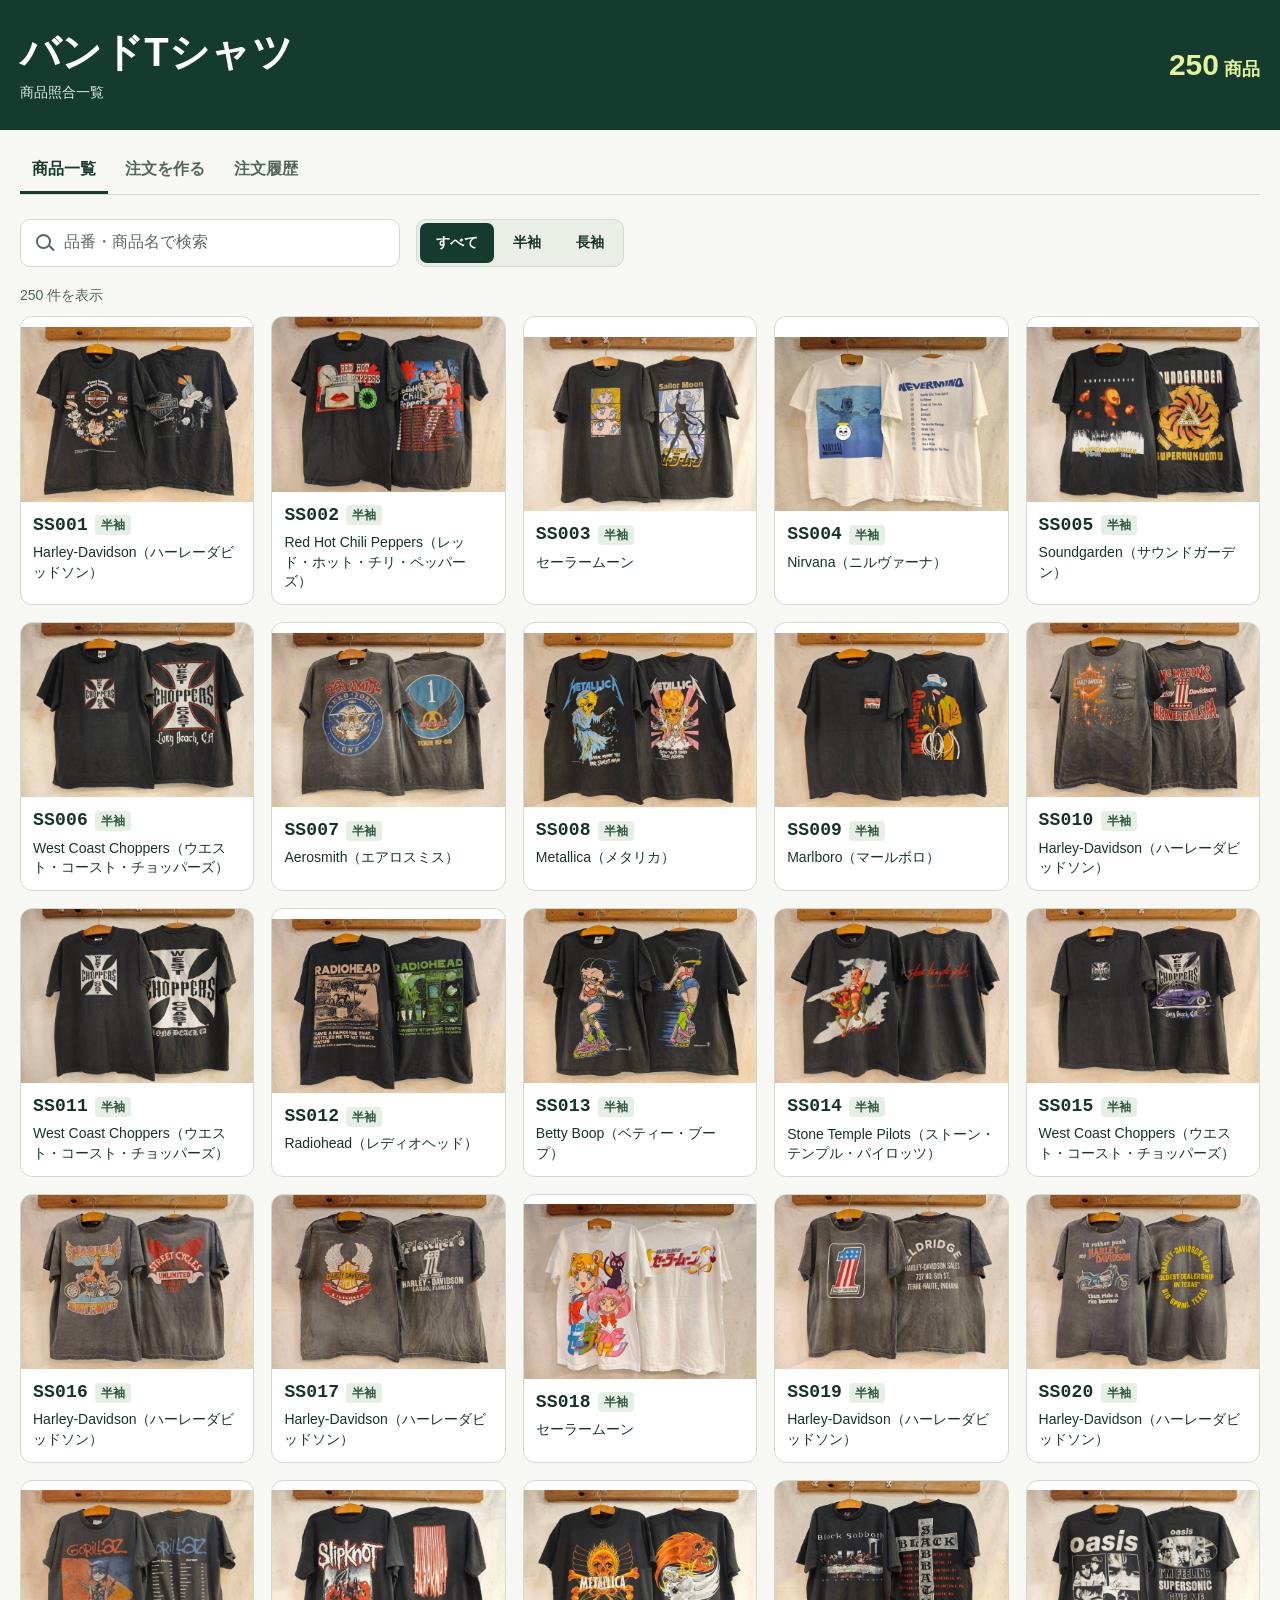
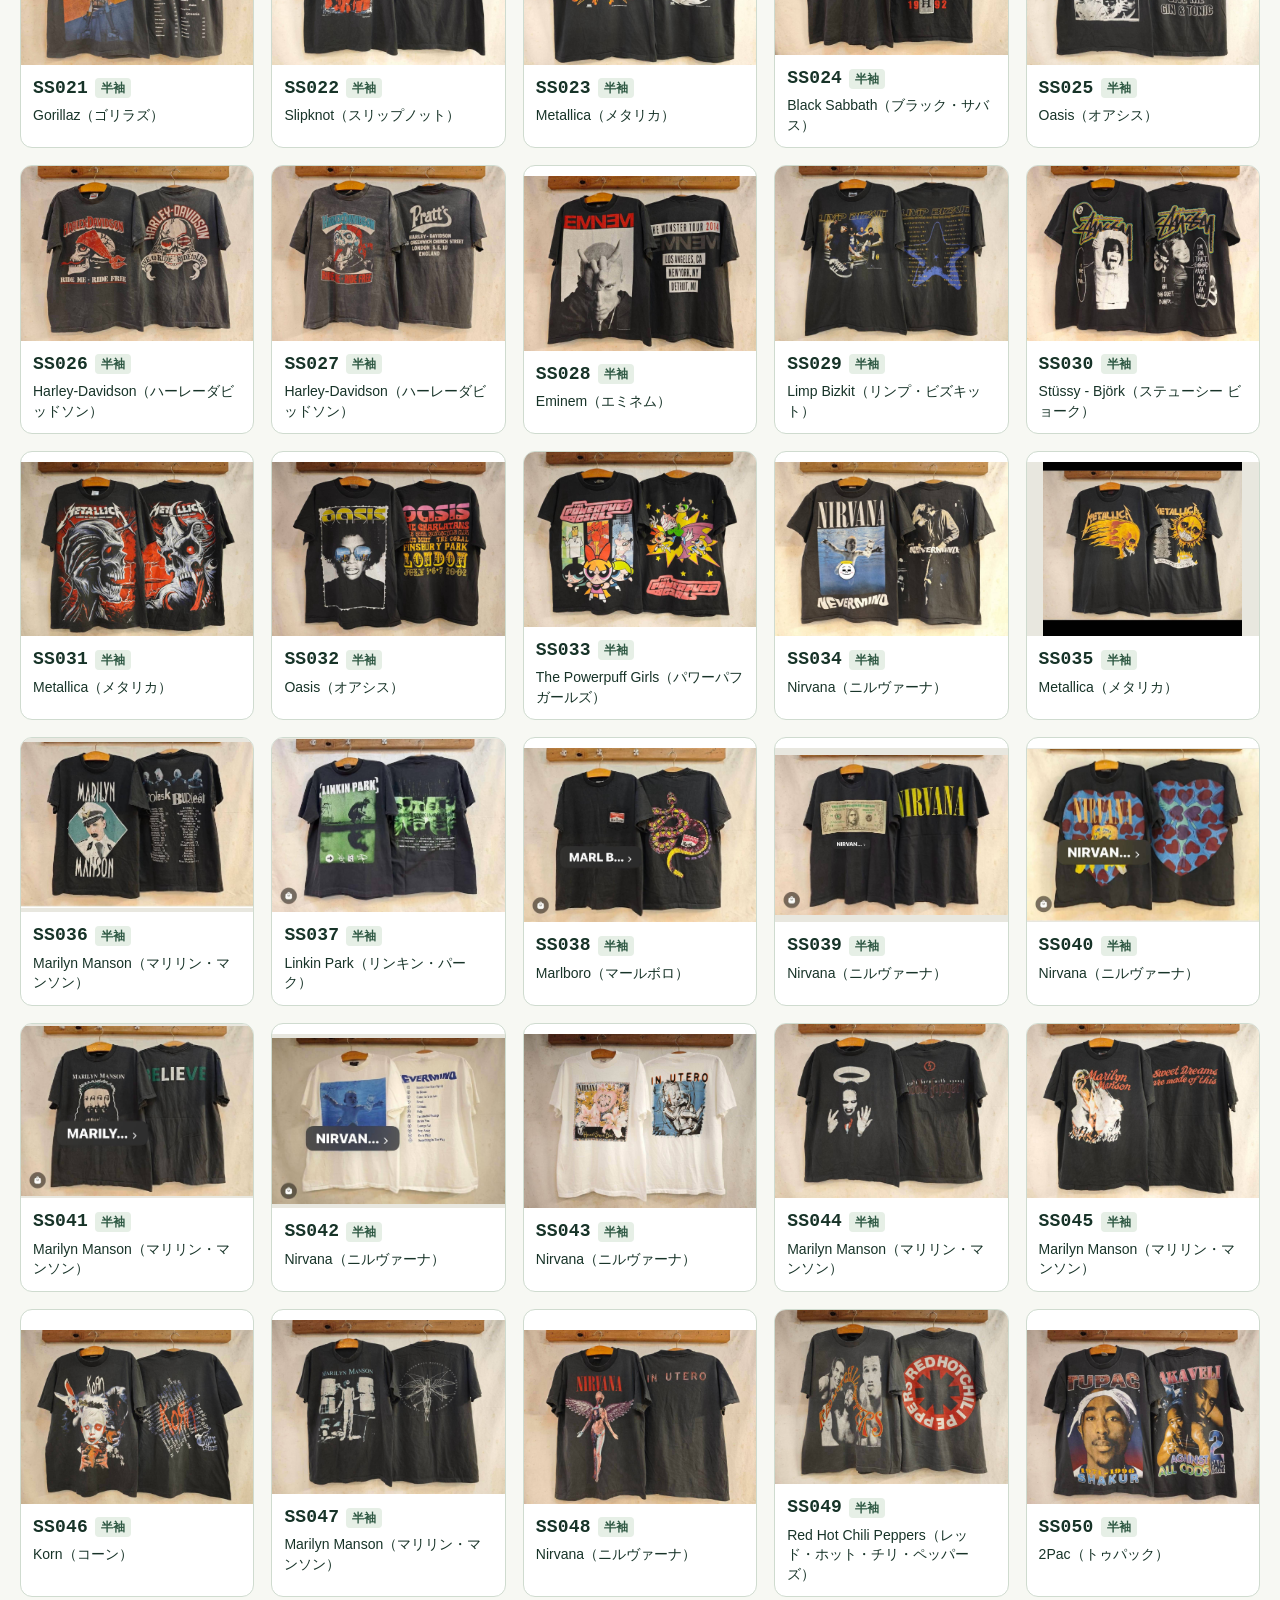
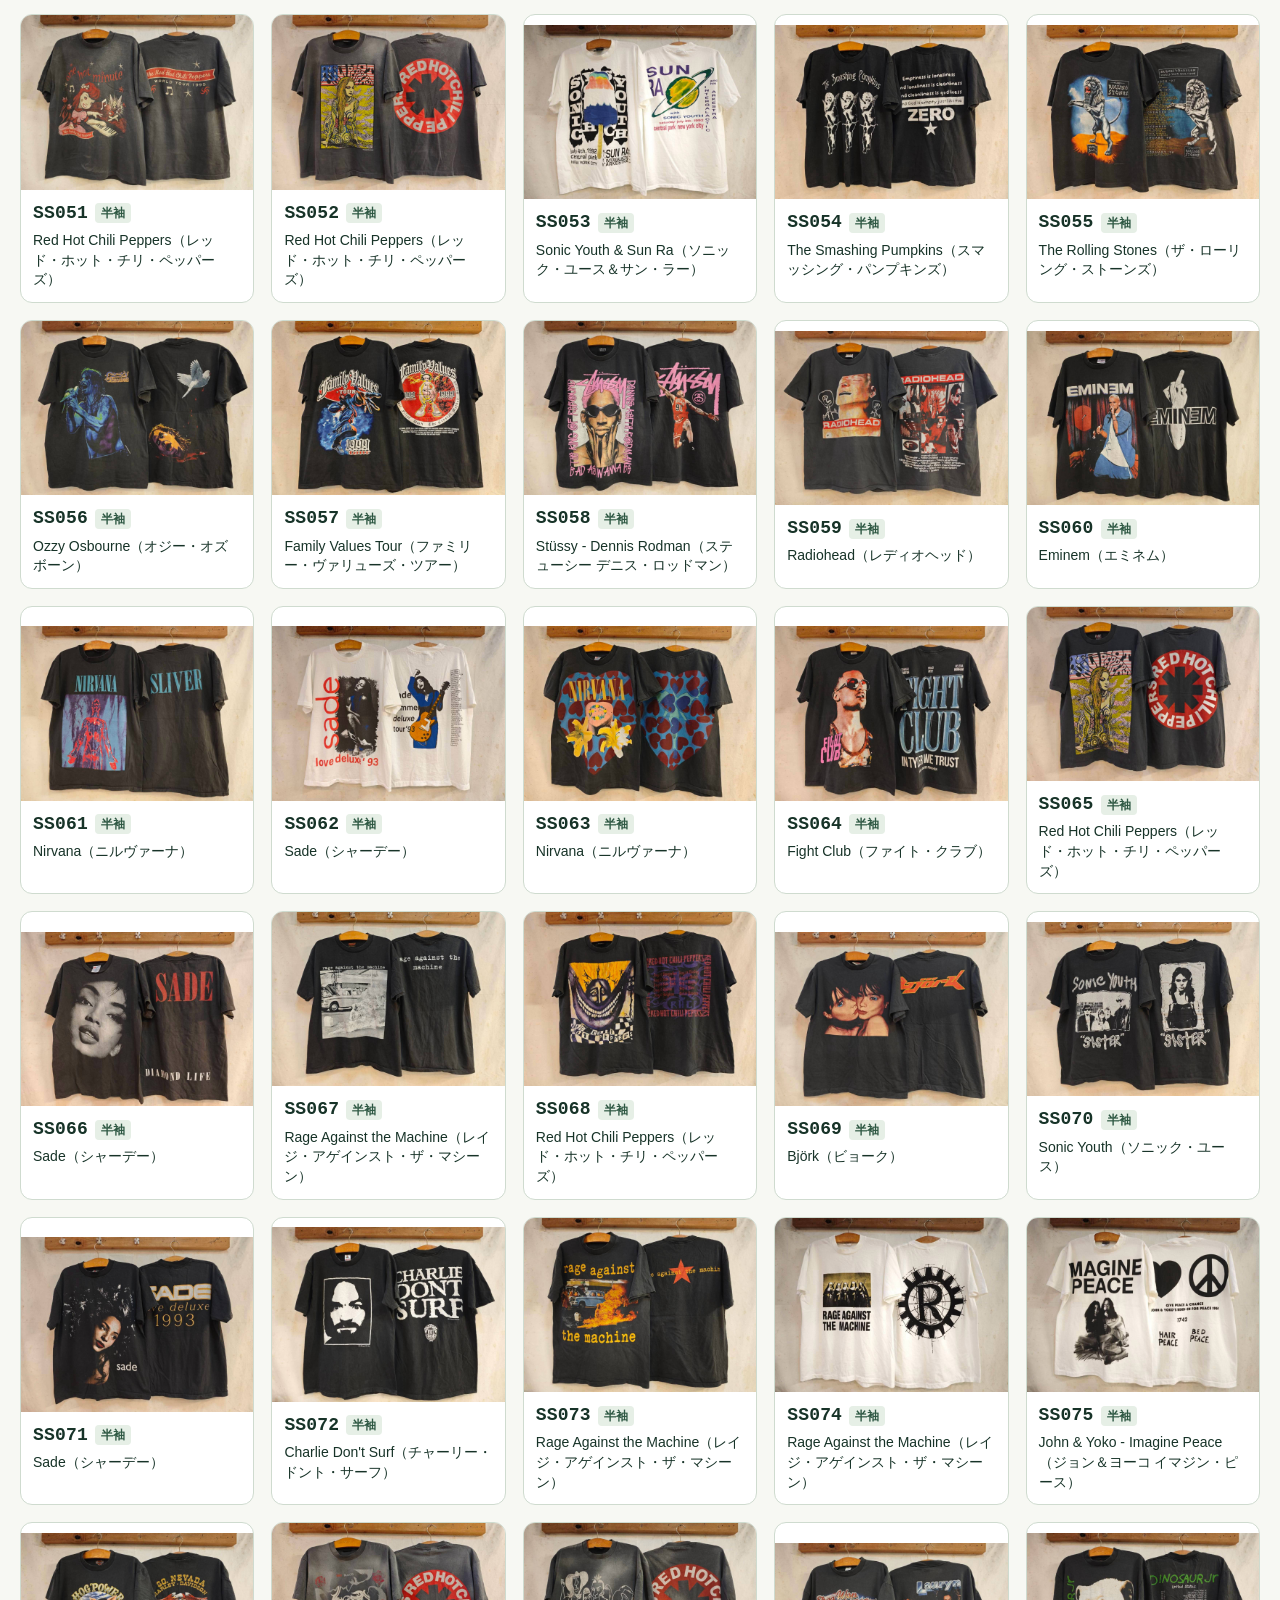
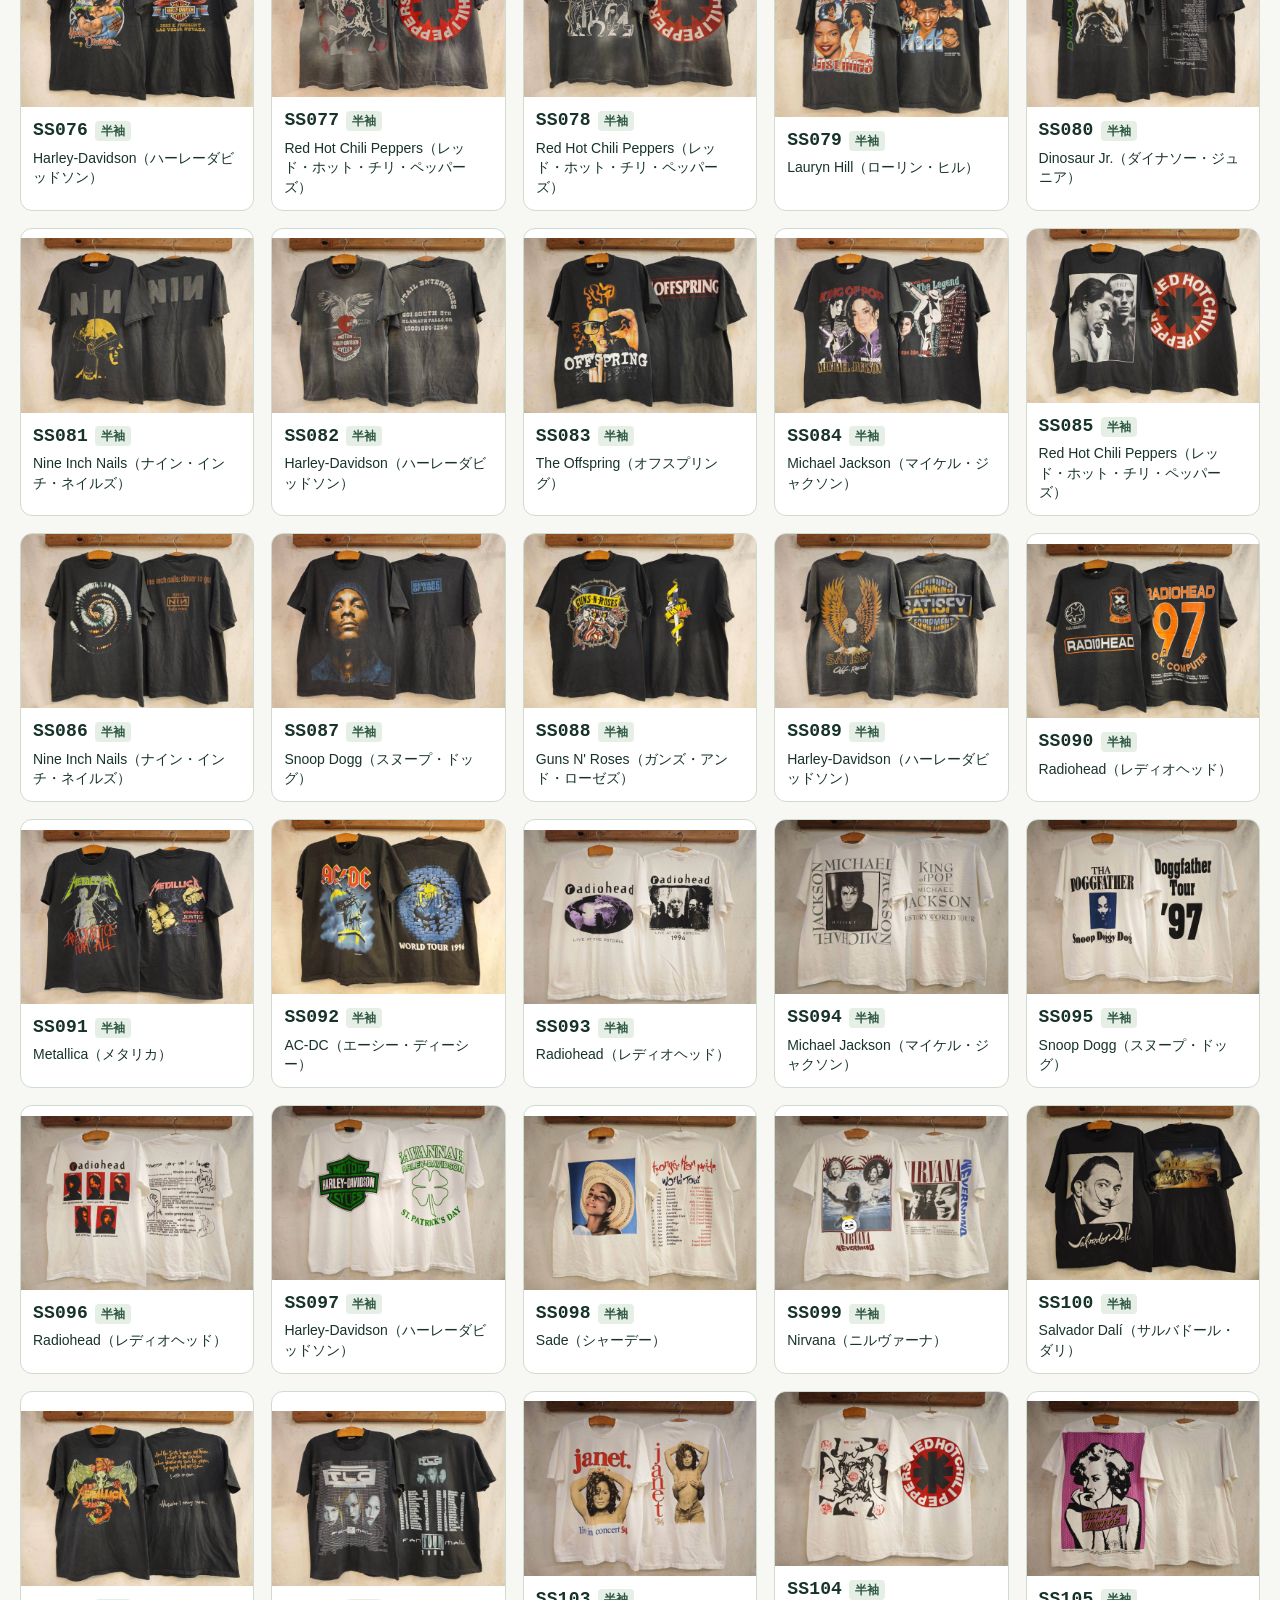
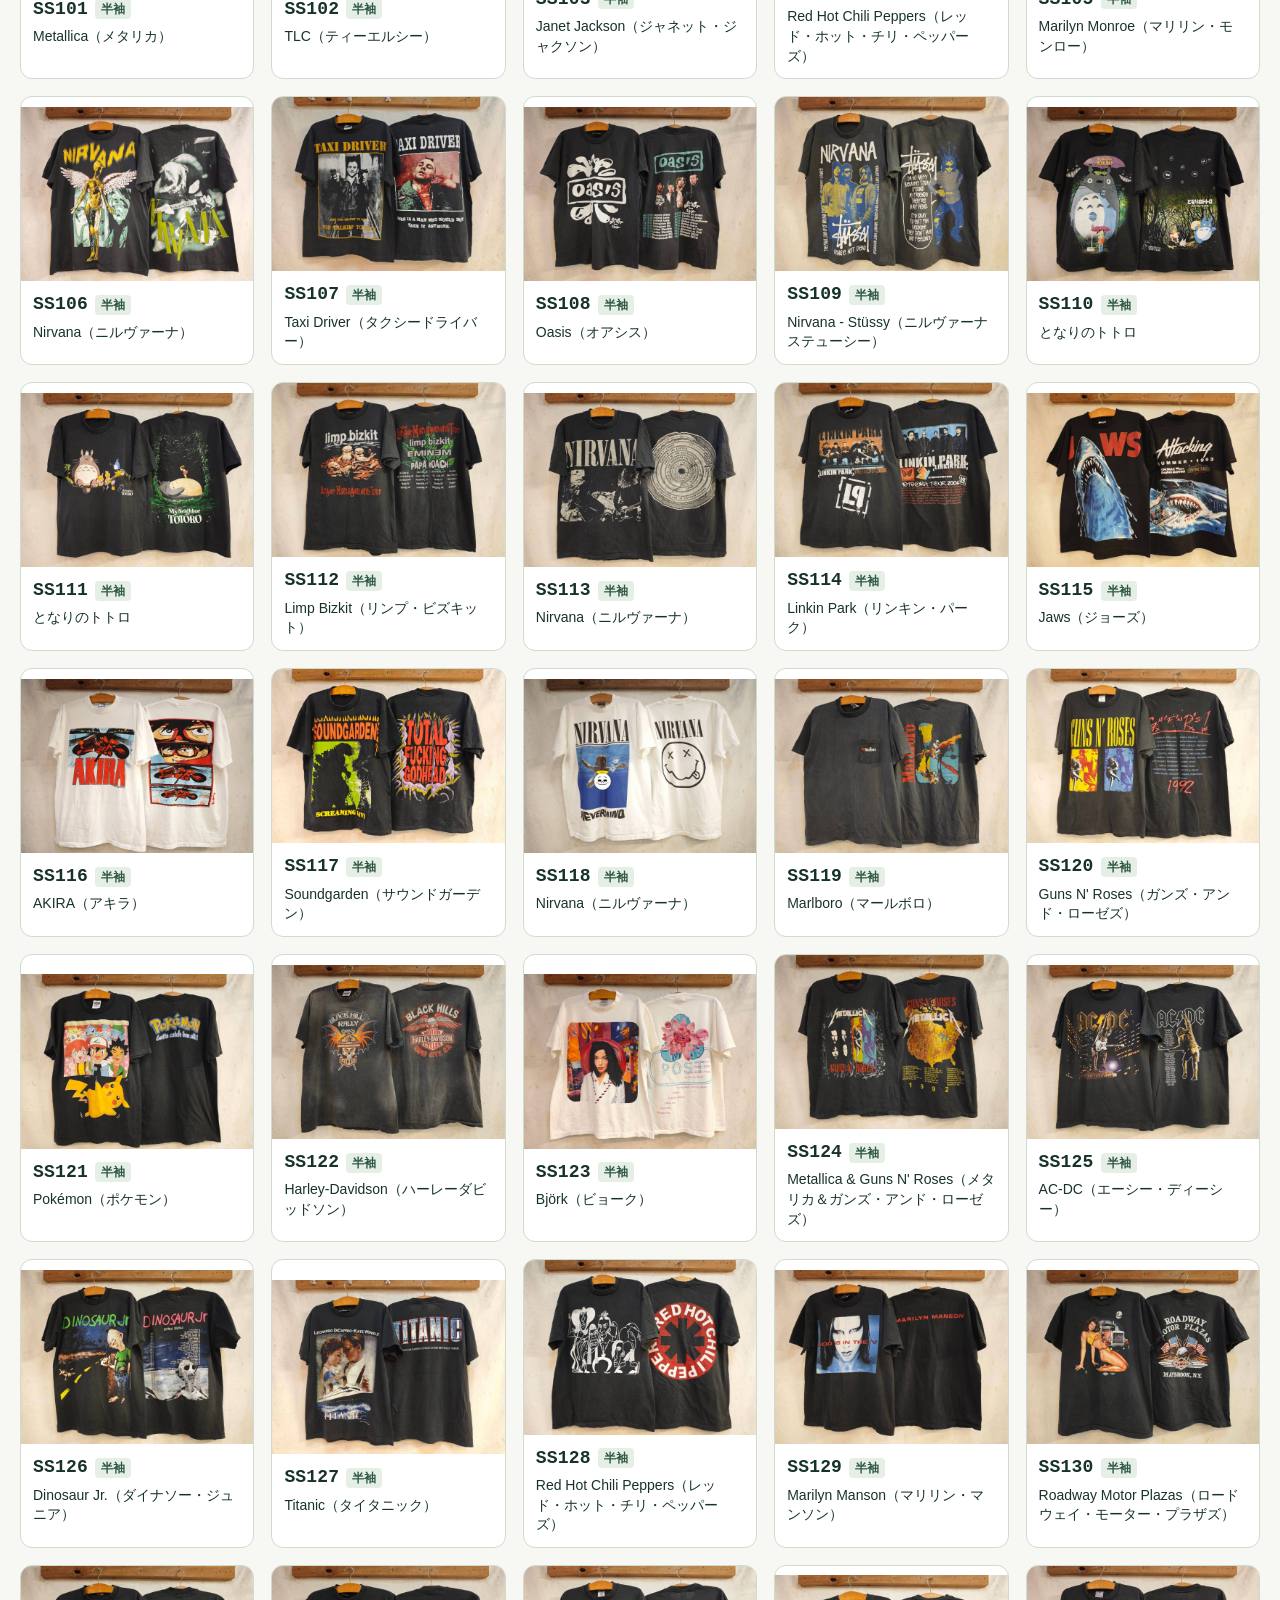
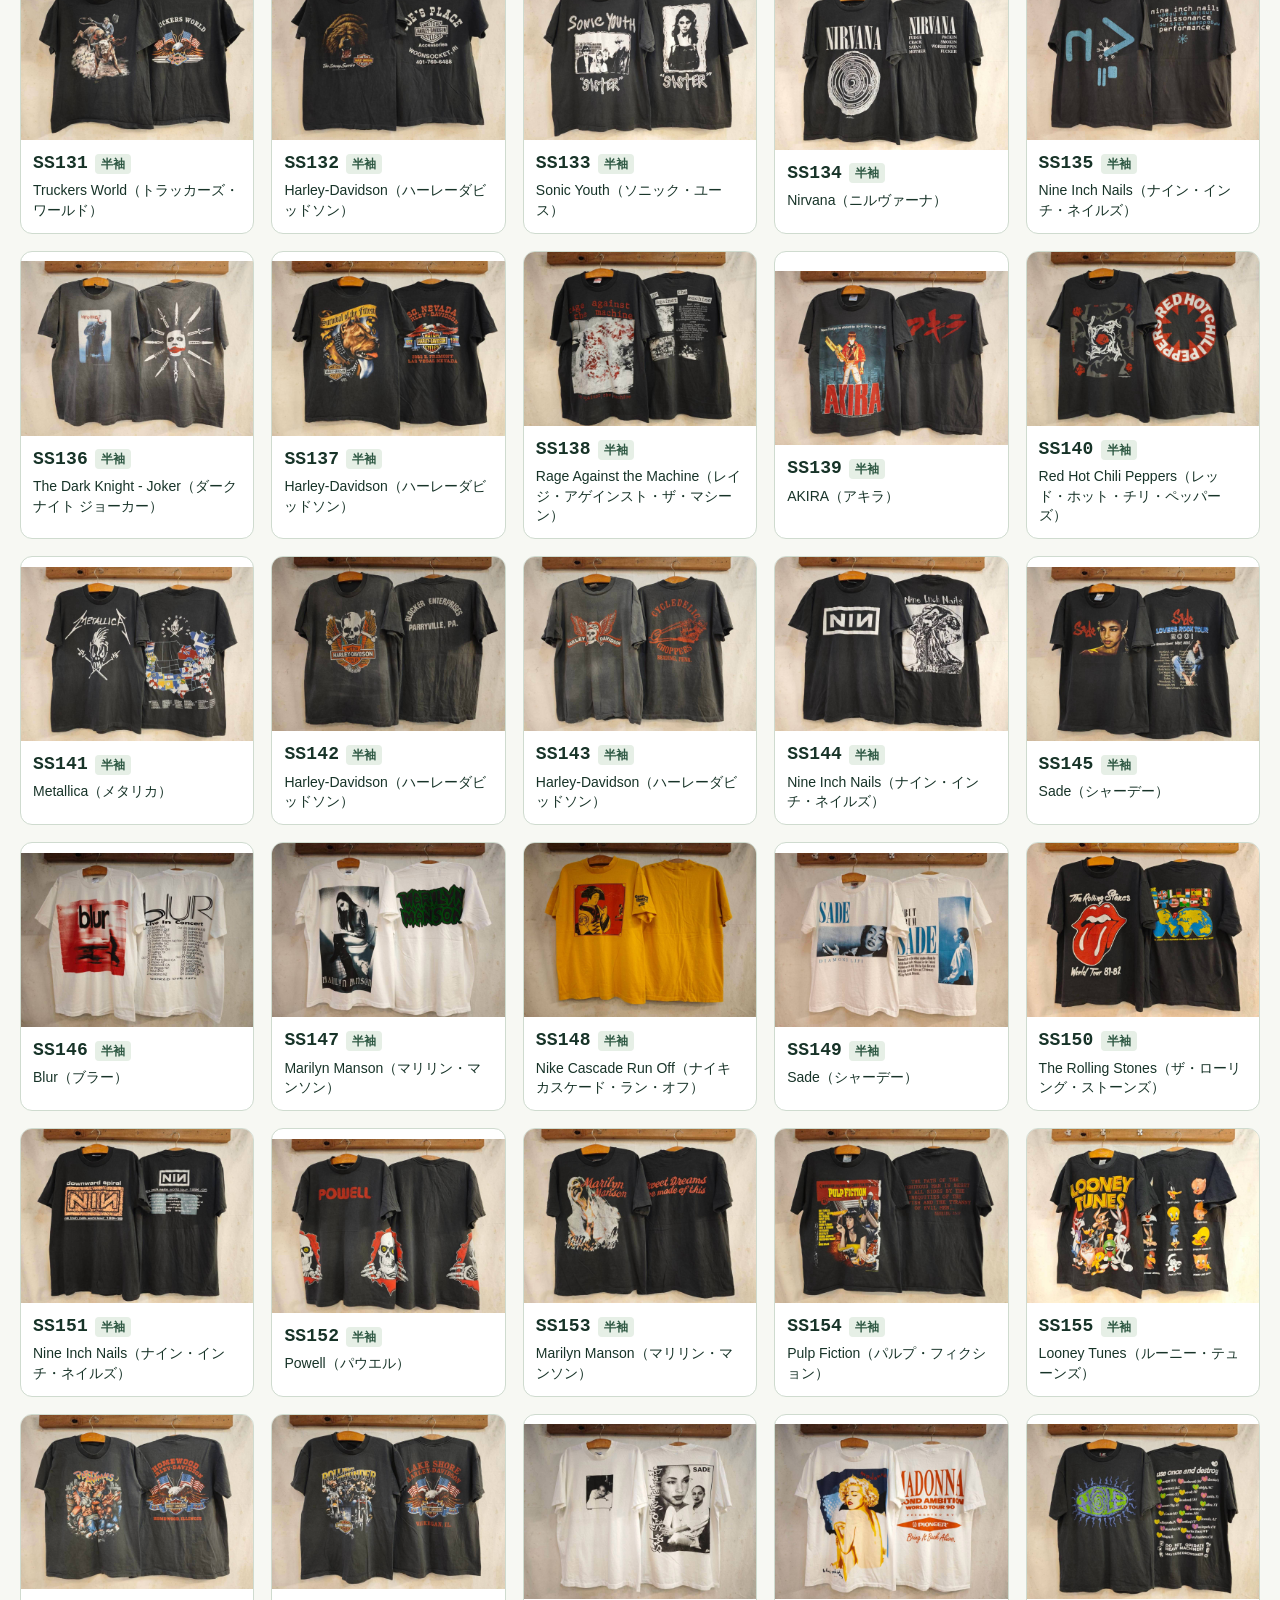
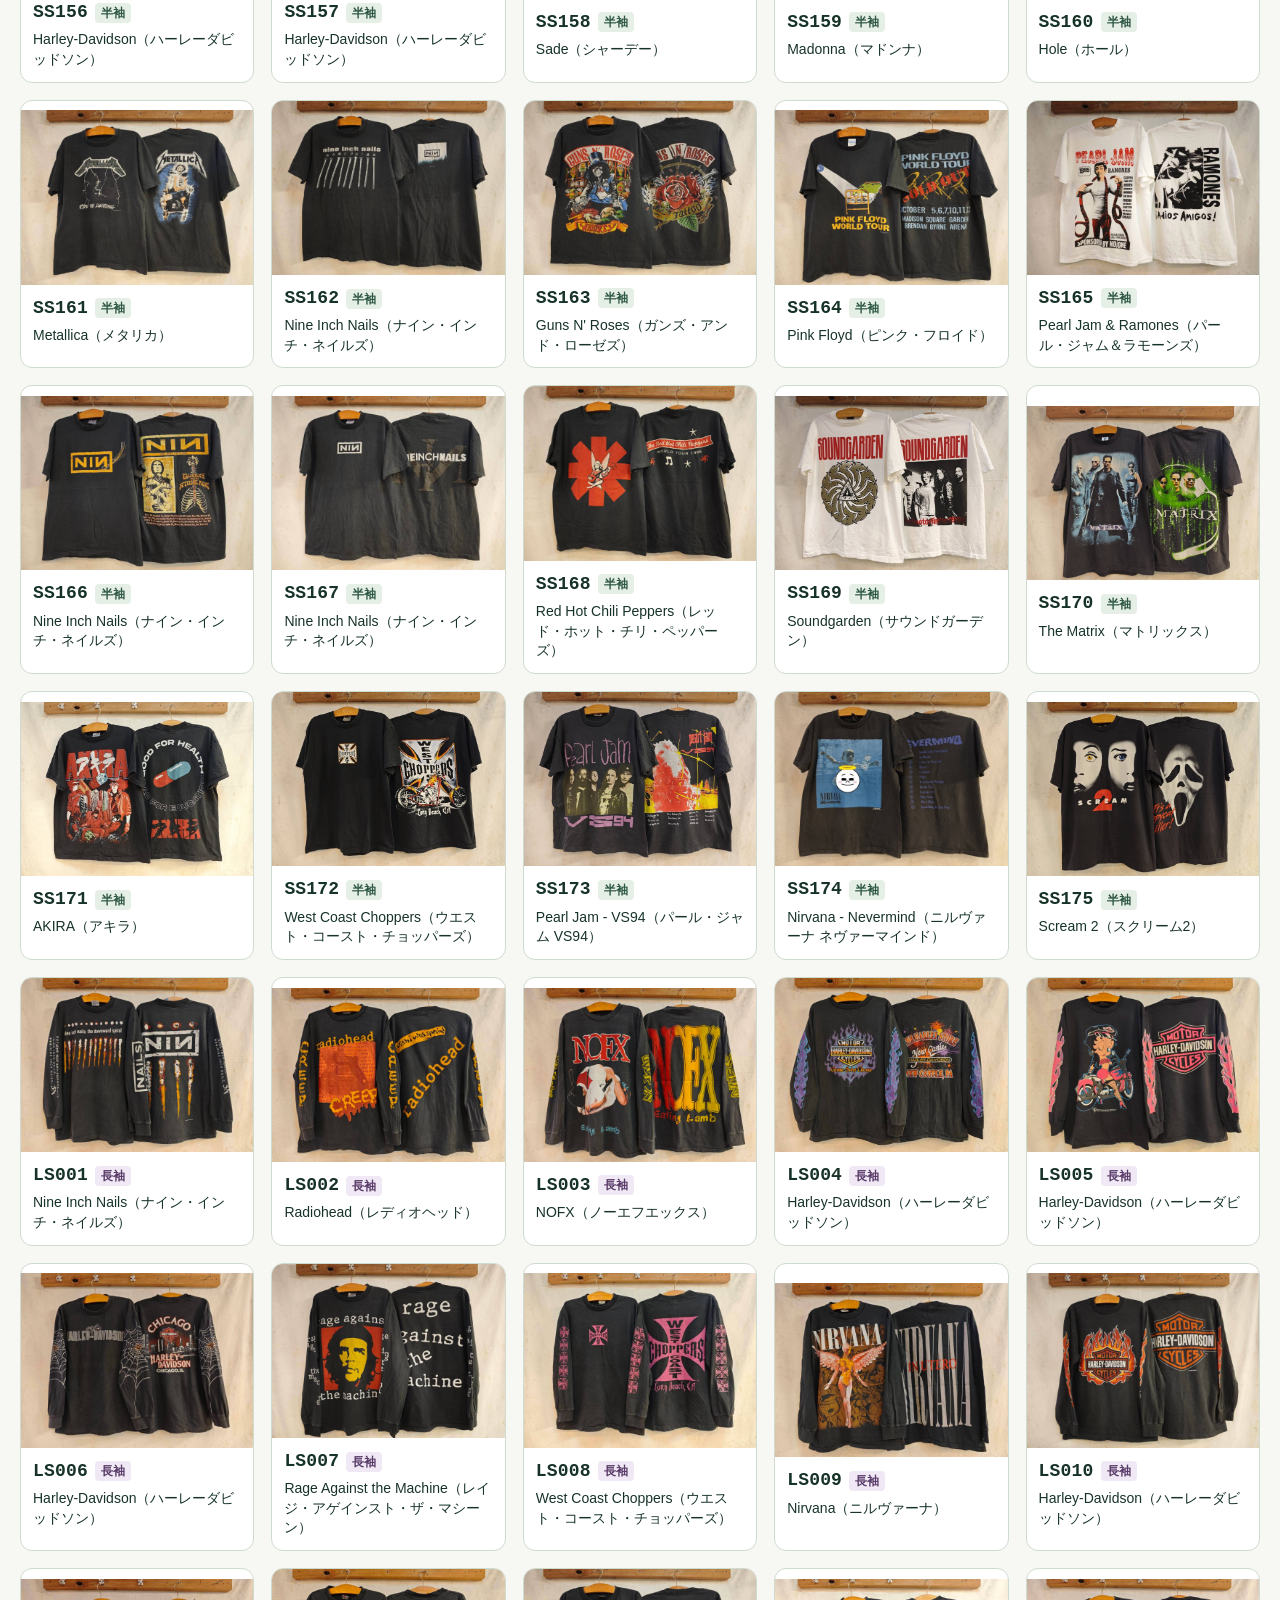
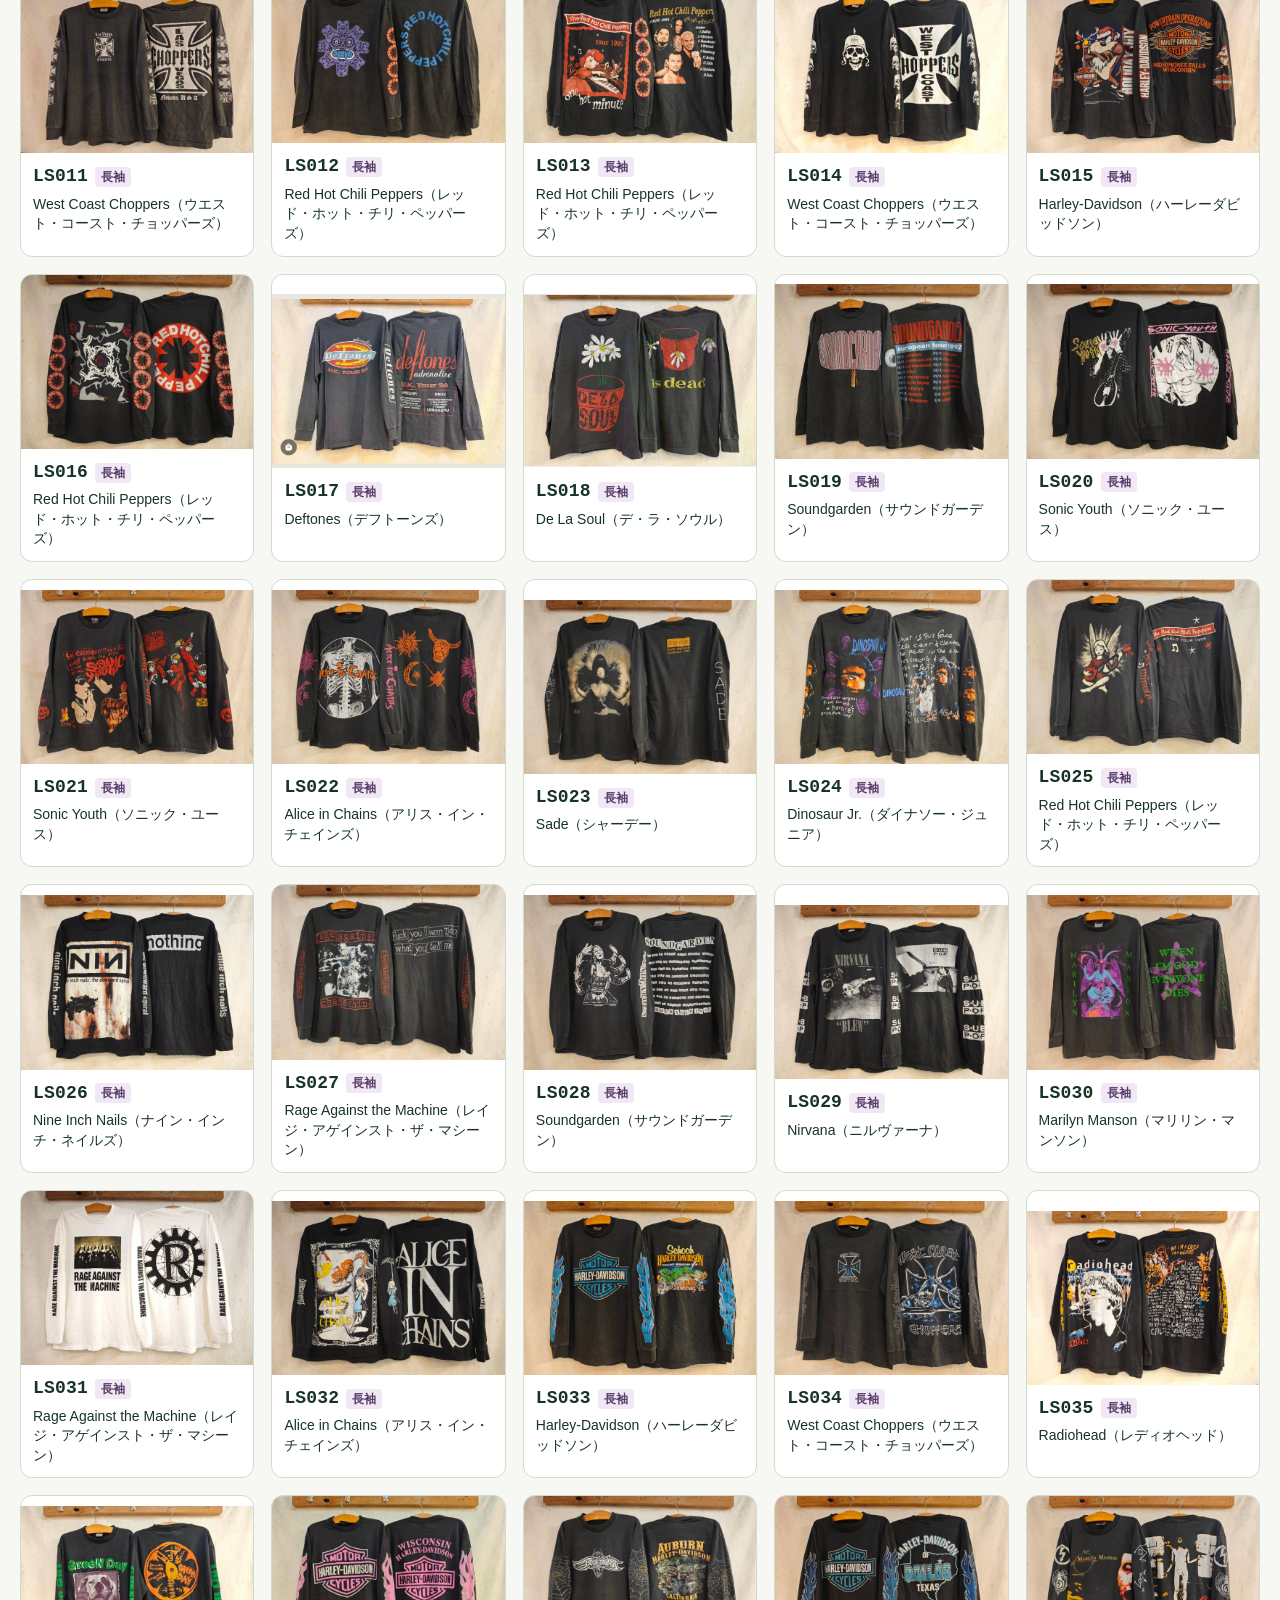
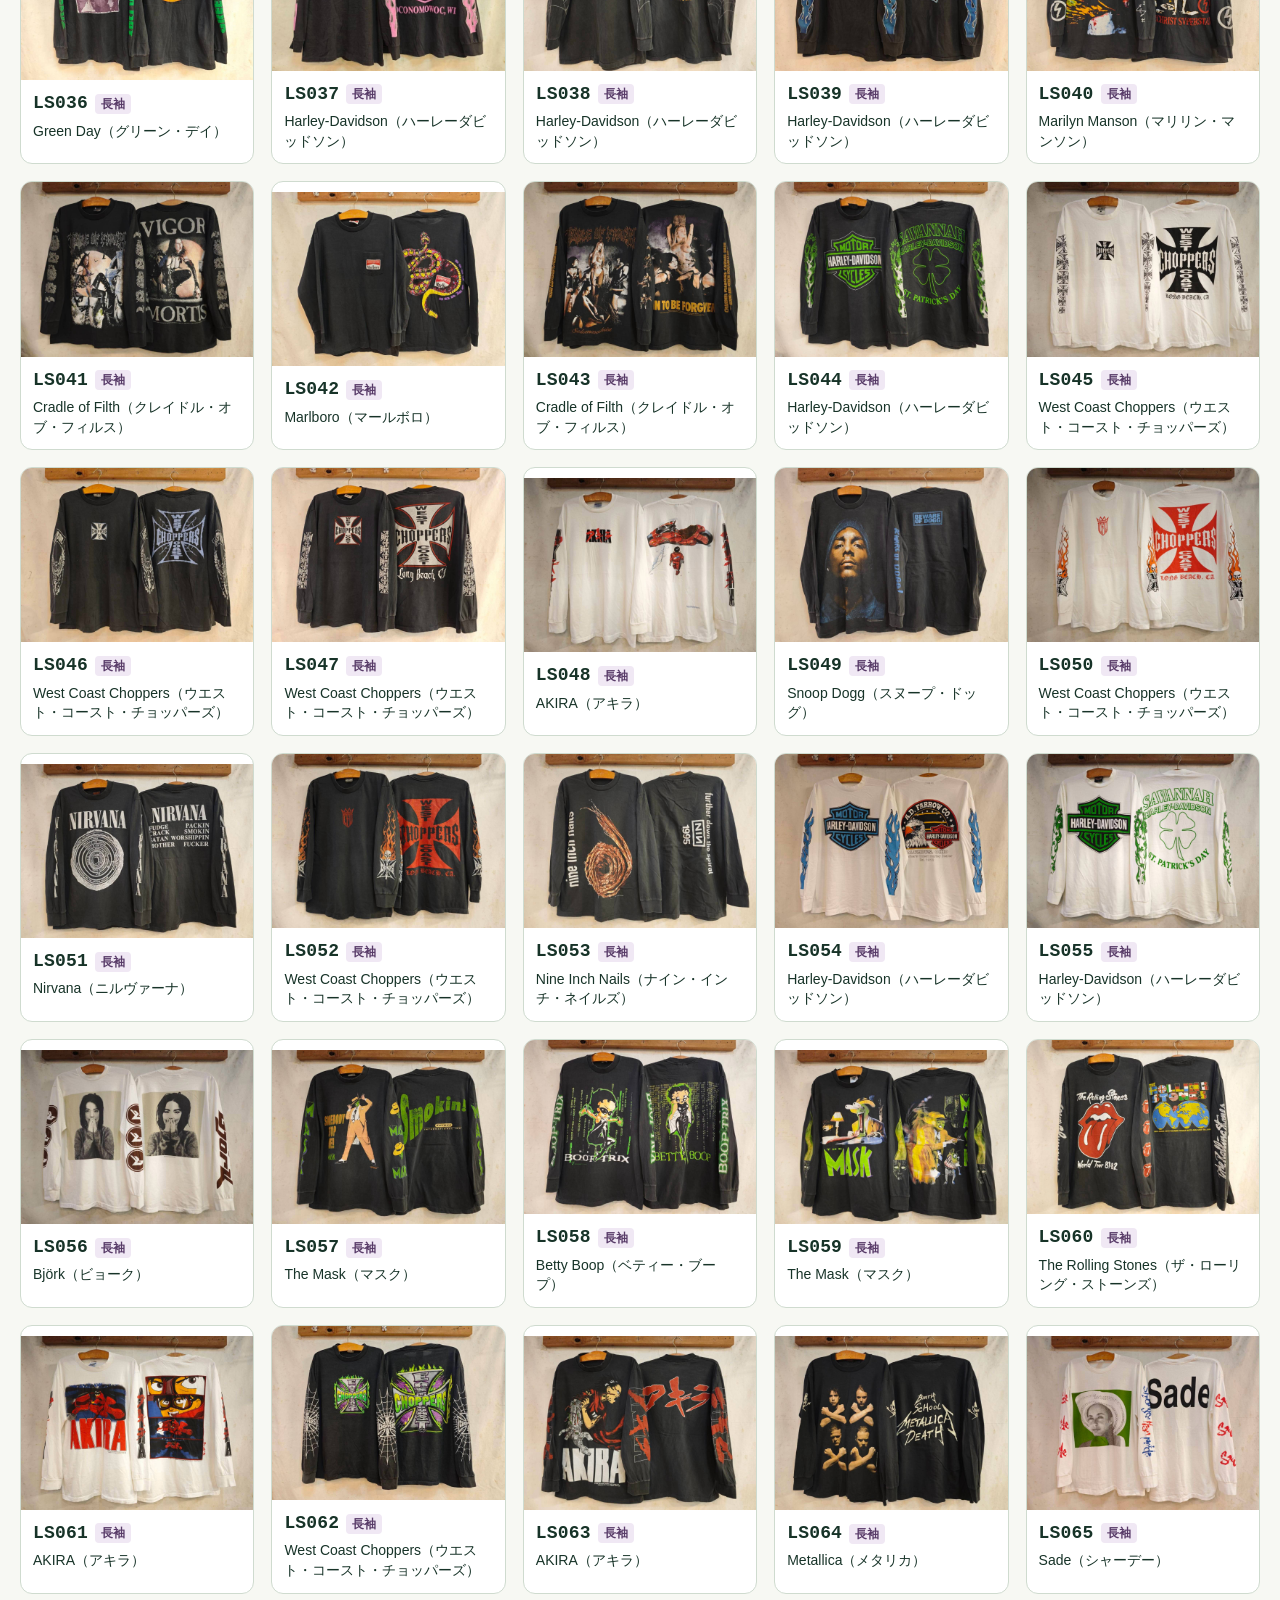
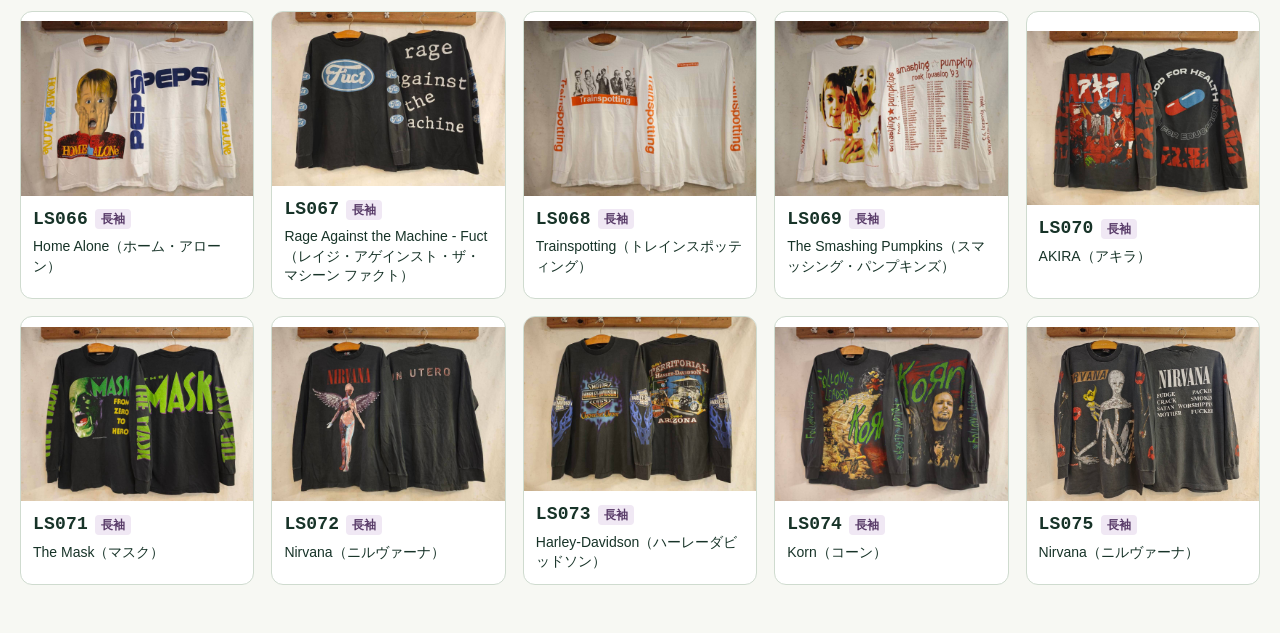
==== commit 91022eb7: "確認済みの重複36品番を統合して袖別に再採番" ====
--- a/index.html
+++ b/index.html
@@ -105,7 +105,7 @@
 </style>
 </head>
 <body>
-<header><div class="wrap"><div><h1>バンドTシャツ</h1><p>商品照合一覧</p></div><div class="inventory-count"><b>286</b> 商品</div></div></header>
+<header><div class="wrap"><div><h1>バンドTシャツ</h1><p>商品照合一覧</p></div><div class="inventory-count"><b>250</b> 商品</div></div></header>
 <main class="wrap">
 <nav class="tabs" aria-label="メニュー"><button data-view="catalog" aria-current="page">商品一覧</button><button data-view="create">注文を作る</button><button data-view="history">注文履歴</button></nav>
 <p id="test-note" class="test-note" hidden>ここで作る注文はすべてテスト注文です。このブラウザに保存され、仕入先には送信されません。</p>
@@ -115,7 +115,7 @@
 <div class="filters" role="group" aria-label="袖丈で絞り込み">
 <button data-filter="all" aria-pressed="true">すべて</button><button data-filter="SS" aria-pressed="false">半袖</button><button data-filter="LS" aria-pressed="false">長袖</button>
 </div></div>
-<p id="results" class="results" role="status">286 件を表示</p>
+<p id="results" class="results" role="status">250 件を表示</p>
 <div id="grid" class="grid"><button type="button" class="card" data-code="SS001" aria-label="SS001 Harley-Davidson（ハーレーダビッドソン） 拡大" aria-haspopup="dialog"><img class="photo" src="images/59ef6fef4ff81e33afef091dd5d0499fbca4c916fc7e9a3c43d875ce8cc56bcb.jpg" alt="" decoding="async"><span class="info"><span class="meta"><span class="code">SS001</span><span class="sleeve">半袖</span></span><span class="name">Harley-Davidson（ハーレーダビッドソン）</span></span></button>
 <button type="button" class="card" data-code="SS002" aria-label="SS002 Red Hot Chili Peppers（レッド・ホット・チリ・ペッパーズ） 拡大" aria-haspopup="dialog"><img class="photo" src="images/8011b5ea77c5d7b0746ca7e87f9013b3a1cfd6c1e27a342b9be223cff4e21909.jpg" alt="" decoding="async"><span class="info"><span class="meta"><span class="code">SS002</span><span class="sleeve">半袖</span></span><span class="name">Red Hot Chili Peppers（レッド・ホット・チリ・ペッパーズ）</span></span></button>
 <button type="button" class="card" data-code="SS003" aria-label="SS003 セーラームーン 拡大" aria-haspopup="dialog"><img class="photo" src="images/f7714621856cc94423b20b9665b6e2d71be54916b276d8b6be162bc4cef154d6.jpg" alt="" decoding="async"><span class="info"><span class="meta"><span class="code">SS003</span><span class="sleeve">半袖</span></span><span class="name">セーラームーン</span></span></button>
@@ -150,172 +150,147 @@
 <button type="button" class="card" data-code="SS032" aria-label="SS032 Oasis（オアシス） 拡大" aria-haspopup="dialog"><img class="photo" src="images/fba7b50579884d847a2ff4774042331d4a1a7748afe8ca10a1700e8a2e2b961c.jpg" alt="" loading="lazy" decoding="async"><span class="info"><span class="meta"><span class="code">SS032</span><span class="sleeve">半袖</span></span><span class="name">Oasis（オアシス）</span></span></button>
 <button type="button" class="card" data-code="SS033" aria-label="SS033 The Powerpuff Girls（パワーパフ ガールズ） 拡大" aria-haspopup="dialog"><img class="photo" src="images/cabceaf5181f3a16af725cd6dd17552c036affd5381b0eca7cdca8b0a6962392.jpg" alt="" loading="lazy" decoding="async"><span class="info"><span class="meta"><span class="code">SS033</span><span class="sleeve">半袖</span></span><span class="name">The Powerpuff Girls（パワーパフ ガールズ）</span></span></button>
 <button type="button" class="card" data-code="SS034" aria-label="SS034 Nirvana（ニルヴァーナ） 拡大" aria-haspopup="dialog"><img class="photo" src="images/fe2ad863c27e25e9fb78931341d549494136e12ea091288c658992ea28cba6b1.jpg" alt="" loading="lazy" decoding="async"><span class="info"><span class="meta"><span class="code">SS034</span><span class="sleeve">半袖</span></span><span class="name">Nirvana（ニルヴァーナ）</span></span></button>
-<button type="button" class="card" data-code="SS035" aria-label="SS035 Black Sabbath（ブラック・サバス） 拡大" aria-haspopup="dialog"><img class="photo" src="images/47d823eee16c027e67ab137377b0b71d0000a33cb3cfadfb4f77f18a72e7319d.jpg" alt="" loading="lazy" decoding="async"><span class="info"><span class="meta"><span class="code">SS035</span><span class="sleeve">半袖</span></span><span class="name">Black Sabbath（ブラック・サバス）</span></span></button>
-<button type="button" class="card" data-code="SS036" aria-label="SS036 Metallica（メタリカ） 拡大" aria-haspopup="dialog"><img class="photo" src="images/3b568cdfe5261da2f5e4690acd49de8027111a22ca045cfbbfd32508a5939a20.jpg" alt="" loading="lazy" decoding="async"><span class="info"><span class="meta"><span class="code">SS036</span><span class="sleeve">半袖</span></span><span class="name">Metallica（メタリカ）</span></span></button>
-<button type="button" class="card" data-code="SS037" aria-label="SS037 Marilyn Manson（マリリン・マンソン） 拡大" aria-haspopup="dialog"><img class="photo" src="images/ea8cc2203d7e22de8c71e4df07c9a43ad5dc59217113cbc79b8ac636b3bb8304.jpg" alt="" loading="lazy" decoding="async"><span class="info"><span class="meta"><span class="code">SS037</span><span class="sleeve">半袖</span></span><span class="name">Marilyn Manson（マリリン・マンソン）</span></span></button>
-<button type="button" class="card" data-code="SS038" aria-label="SS038 Linkin Park（リンキン・パーク） 拡大" aria-haspopup="dialog"><img class="photo" src="images/c943b612d41572adf2e066a7f418cd5739399be9ca7406982334912cb11cae77.jpg" alt="" loading="lazy" decoding="async"><span class="info"><span class="meta"><span class="code">SS038</span><span class="sleeve">半袖</span></span><span class="name">Linkin Park（リンキン・パーク）</span></span></button>
-<button type="button" class="card" data-code="SS039" aria-label="SS039 Marlboro（マールボロ） 拡大" aria-haspopup="dialog"><img class="photo" src="images/4a9174ef33bcaf9a589ce63ea27e58a7ee7cb79a6dbc1a35a5f39ccb38f2fcab.jpg" alt="" loading="lazy" decoding="async"><span class="info"><span class="meta"><span class="code">SS039</span><span class="sleeve">半袖</span></span><span class="name">Marlboro（マールボロ）</span></span></button>
-<button type="button" class="card" data-code="SS040" aria-label="SS040 Nirvana（ニルヴァーナ） 拡大" aria-haspopup="dialog"><img class="photo" src="images/8039d543a39cac5df529af9b5b8b730bc0f848267da14e6083deaf69a962a712.jpg" alt="" loading="lazy" decoding="async"><span class="info"><span class="meta"><span class="code">SS040</span><span class="sleeve">半袖</span></span><span class="name">Nirvana（ニルヴァーナ）</span></span></button>
-<button type="button" class="card" data-code="SS041" aria-label="SS041 Nirvana（ニルヴァーナ） 拡大" aria-haspopup="dialog"><img class="photo" src="images/d43f49e6017d0f28ed4ee6db3a2dd2dd5c8607db6f62ead4ba563dcf4d5303c7.jpg" alt="" loading="lazy" decoding="async"><span class="info"><span class="meta"><span class="code">SS041</span><span class="sleeve">半袖</span></span><span class="name">Nirvana（ニルヴァーナ）</span></span></button>
-<button type="button" class="card" data-code="SS042" aria-label="SS042 Marilyn Manson（マリリン・マンソン） 拡大" aria-haspopup="dialog"><img class="photo" src="images/8d468d8ce9b549771511951243affaa6f75233d56b4dd9d6ba870ef70a20a53d.jpg" alt="" loading="lazy" decoding="async"><span class="info"><span class="meta"><span class="code">SS042</span><span class="sleeve">半袖</span></span><span class="name">Marilyn Manson（マリリン・マンソン）</span></span></button>
-<button type="button" class="card" data-code="SS043" aria-label="SS043 Nirvana（ニルヴァーナ） 拡大" aria-haspopup="dialog"><img class="photo" src="images/7ae2c02583232b91dec2e26026af111aa416413ffffe281fe96dc7dd304b4537.jpg" alt="" loading="lazy" decoding="async"><span class="info"><span class="meta"><span class="code">SS043</span><span class="sleeve">半袖</span></span><span class="name">Nirvana（ニルヴァーナ）</span></span></button>
-<button type="button" class="card" data-code="SS044" aria-label="SS044 Slipknot（スリップノット） 拡大" aria-haspopup="dialog"><img class="photo" src="images/e999348a8c03c67881a3470808b0d86b02216e0e4f13f6dc2ab78242930a0332.jpg" alt="" loading="lazy" decoding="async"><span class="info"><span class="meta"><span class="code">SS044</span><span class="sleeve">半袖</span></span><span class="name">Slipknot（スリップノット）</span></span></button>
-<button type="button" class="card" data-code="SS045" aria-label="SS045 Nirvana（ニルヴァーナ） 拡大" aria-haspopup="dialog"><img class="photo" src="images/c822aeba6c9eb1c2830dd01b1666077d0b50ae0bc2604f7d9db70e2e2d987f75.jpg" alt="" loading="lazy" decoding="async"><span class="info"><span class="meta"><span class="code">SS045</span><span class="sleeve">半袖</span></span><span class="name">Nirvana（ニルヴァーナ）</span></span></button>
-<button type="button" class="card" data-code="SS046" aria-label="SS046 Marilyn Manson（マリリン・マンソン） 拡大" aria-haspopup="dialog"><img class="photo" src="images/5beadb51a270b1c4d71dde0098aad7269e52e46b7212101ceeac6d9cdf5590e3.jpg" alt="" loading="lazy" decoding="async"><span class="info"><span class="meta"><span class="code">SS046</span><span class="sleeve">半袖</span></span><span class="name">Marilyn Manson（マリリン・マンソン）</span></span></button>
-<button type="button" class="card" data-code="SS047" aria-label="SS047 Marilyn Manson（マリリン・マンソン） 拡大" aria-haspopup="dialog"><img class="photo" src="images/67580bf530720930ef232802a315ee5feded684cd84e6fae57e8aaf6e2a325ed.jpg" alt="" loading="lazy" decoding="async"><span class="info"><span class="meta"><span class="code">SS047</span><span class="sleeve">半袖</span></span><span class="name">Marilyn Manson（マリリン・マンソン）</span></span></button>
-<button type="button" class="card" data-code="SS048" aria-label="SS048 Korn（コーン） 拡大" aria-haspopup="dialog"><img class="photo" src="images/6aef018b4ecbec42b61a237dd027f0547d3f3610b0ca20ab71e0518301a982b8.jpg" alt="" loading="lazy" decoding="async"><span class="info"><span class="meta"><span class="code">SS048</span><span class="sleeve">半袖</span></span><span class="name">Korn（コーン）</span></span></button>
-<button type="button" class="card" data-code="SS049" aria-label="SS049 Marilyn Manson（マリリン・マンソン） 拡大" aria-haspopup="dialog"><img class="photo" src="images/3112dfaddc2deff8bcd2c300b01e516ad671683516bc0f18746d9b51f64cd65b.jpg" alt="" loading="lazy" decoding="async"><span class="info"><span class="meta"><span class="code">SS049</span><span class="sleeve">半袖</span></span><span class="name">Marilyn Manson（マリリン・マンソン）</span></span></button>
-<button type="button" class="card" data-code="SS050" aria-label="SS050 Nirvana（ニルヴァーナ） 拡大" aria-haspopup="dialog"><img class="photo" src="images/d5c61f47d3d885b6b3ef188261069268ed196e596312bf7958baf9d940749fa7.jpg" alt="" loading="lazy" decoding="async"><span class="info"><span class="meta"><span class="code">SS050</span><span class="sleeve">半袖</span></span><span class="name">Nirvana（ニルヴァーナ）</span></span></button>
-<button type="button" class="card" data-code="SS051" aria-label="SS051 Red Hot Chili Peppers（レッド・ホット・チリ・ペッパーズ） 拡大" aria-haspopup="dialog"><img class="photo" src="images/9141bf6e6308a17c24ab1b4b0f7311e5a9e5a1a87176557b983375876f44be75.jpg" alt="" loading="lazy" decoding="async"><span class="info"><span class="meta"><span class="code">SS051</span><span class="sleeve">半袖</span></span><span class="name">Red Hot Chili Peppers（レッド・ホット・チリ・ペッパーズ）</span></span></button>
-<button type="button" class="card" data-code="SS052" aria-label="SS052 2Pac（トゥパック） 拡大" aria-haspopup="dialog"><img class="photo" src="images/beb35e44beeaddb1ef0d1fc6270058873fd14be431913fb890d1a5a556c151f9.jpg" alt="" loading="lazy" decoding="async"><span class="info"><span class="meta"><span class="code">SS052</span><span class="sleeve">半袖</span></span><span class="name">2Pac（トゥパック）</span></span></button>
-<button type="button" class="card" data-code="SS053" aria-label="SS053 Red Hot Chili Peppers（レッド・ホット・チリ・ペッパーズ） 拡大" aria-haspopup="dialog"><img class="photo" src="images/19c36dbdb6c906e19e8fb34dff519ddd7a51b75e6e1499aee857bae839058205.jpg" alt="" loading="lazy" decoding="async"><span class="info"><span class="meta"><span class="code">SS053</span><span class="sleeve">半袖</span></span><span class="name">Red Hot Chili Peppers（レッド・ホット・チリ・ペッパーズ）</span></span></button>
-<button type="button" class="card" data-code="SS054" aria-label="SS054 Red Hot Chili Peppers（レッド・ホット・チリ・ペッパーズ） 拡大" aria-haspopup="dialog"><img class="photo" src="images/96bb4dfd65568a31f5e5bc82890c4de515ed5c4f490fff9925fdbdf7e5d5b906.jpg" alt="" loading="lazy" decoding="async"><span class="info"><span class="meta"><span class="code">SS054</span><span class="sleeve">半袖</span></span><span class="name">Red Hot Chili Peppers（レッド・ホット・チリ・ペッパーズ）</span></span></button>
-<button type="button" class="card" data-code="SS055" aria-label="SS055 Sonic Youth &amp; Sun Ra（ソニック・ユース＆サン・ラー） 拡大" aria-haspopup="dialog"><img class="photo" src="images/39ee35357daa9eff8dc11751888dfa941c6c9fcee259bb23c0aa496538b41445.jpg" alt="" loading="lazy" decoding="async"><span class="info"><span class="meta"><span class="code">SS055</span><span class="sleeve">半袖</span></span><span class="name">Sonic Youth &amp; Sun Ra（ソニック・ユース＆サン・ラー）</span></span></button>
-<button type="button" class="card" data-code="SS056" aria-label="SS056 The Smashing Pumpkins（スマッシング・パンプキンズ） 拡大" aria-haspopup="dialog"><img class="photo" src="images/de6d28069702f620b7cb56341ad2a40d722d7c31a7a5d6ff7df2a28226b9acc1.jpg" alt="" loading="lazy" decoding="async"><span class="info"><span class="meta"><span class="code">SS056</span><span class="sleeve">半袖</span></span><span class="name">The Smashing Pumpkins（スマッシング・パンプキンズ）</span></span></button>
-<button type="button" class="card" data-code="SS057" aria-label="SS057 The Rolling Stones（ザ・ローリング・ストーンズ） 拡大" aria-haspopup="dialog"><img class="photo" src="images/dd595db5b3c27f02efe4d269e4eda9b1fb2a148afa6053340f78cc7128cb02df.jpg" alt="" loading="lazy" decoding="async"><span class="info"><span class="meta"><span class="code">SS057</span><span class="sleeve">半袖</span></span><span class="name">The Rolling Stones（ザ・ローリング・ストーンズ）</span></span></button>
-<button type="button" class="card" data-code="SS058" aria-label="SS058 The Smashing Pumpkins（スマッシング・パンプキンズ） 拡大" aria-haspopup="dialog"><img class="photo" src="images/de6d28069702f620b7cb56341ad2a40d722d7c31a7a5d6ff7df2a28226b9acc1.jpg" alt="" loading="lazy" decoding="async"><span class="info"><span class="meta"><span class="code">SS058</span><span class="sleeve">半袖</span></span><span class="name">The Smashing Pumpkins（スマッシング・パンプキンズ）</span></span></button>
-<button type="button" class="card" data-code="SS059" aria-label="SS059 Ozzy Osbourne（オジー・オズボーン） 拡大" aria-haspopup="dialog"><img class="photo" src="images/dd769f21ee82baf6311885a446c9f24a09d7f5a90091e0f163b34d70fc3072be.jpg" alt="" loading="lazy" decoding="async"><span class="info"><span class="meta"><span class="code">SS059</span><span class="sleeve">半袖</span></span><span class="name">Ozzy Osbourne（オジー・オズボーン）</span></span></button>
-<button type="button" class="card" data-code="SS060" aria-label="SS060 Family Values Tour（ファミリー・ヴァリューズ・ツアー） 拡大" aria-haspopup="dialog"><img class="photo" src="images/3e78d5e080cfbad05733a101128b3bfedf250626a347570e711ac6d05aa77c66.jpg" alt="" loading="lazy" decoding="async"><span class="info"><span class="meta"><span class="code">SS060</span><span class="sleeve">半袖</span></span><span class="name">Family Values Tour（ファミリー・ヴァリューズ・ツアー）</span></span></button>
-<button type="button" class="card" data-code="SS061" aria-label="SS061 Stüssy - Dennis Rodman（ステューシー デニス・ロッドマン） 拡大" aria-haspopup="dialog"><img class="photo" src="images/df519385ccdb837248053906710603f3b0b589e7ee9ef7a2305f0d23b4bc7e76.jpg" alt="" loading="lazy" decoding="async"><span class="info"><span class="meta"><span class="code">SS061</span><span class="sleeve">半袖</span></span><span class="name">Stüssy - Dennis Rodman（ステューシー デニス・ロッドマン）</span></span></button>
-<button type="button" class="card" data-code="SS062" aria-label="SS062 Radiohead（レディオヘッド） 拡大" aria-haspopup="dialog"><img class="photo" src="images/e68aa4c322eaa79038973aa370bd33333c2eb73435a018260bd16a3ebf6773d7.jpg" alt="" loading="lazy" decoding="async"><span class="info"><span class="meta"><span class="code">SS062</span><span class="sleeve">半袖</span></span><span class="name">Radiohead（レディオヘッド）</span></span></button>
-<button type="button" class="card" data-code="SS063" aria-label="SS063 Eminem（エミネム） 拡大" aria-haspopup="dialog"><img class="photo" src="images/7be282301736ea3841afcc0a2032d3f6210f01f85ad53977de900917863c03b6.jpg" alt="" loading="lazy" decoding="async"><span class="info"><span class="meta"><span class="code">SS063</span><span class="sleeve">半袖</span></span><span class="name">Eminem（エミネム）</span></span></button>
-<button type="button" class="card" data-code="SS064" aria-label="SS064 Nirvana（ニルヴァーナ） 拡大" aria-haspopup="dialog"><img class="photo" src="images/61d21c5b9d34f53f94ca4541313a9dcd601f178e505bee8c1c7ea6efcfc5ead9.jpg" alt="" loading="lazy" decoding="async"><span class="info"><span class="meta"><span class="code">SS064</span><span class="sleeve">半袖</span></span><span class="name">Nirvana（ニルヴァーナ）</span></span></button>
-<button type="button" class="card" data-code="SS065" aria-label="SS065 Sade（シャーデー） 拡大" aria-haspopup="dialog"><img class="photo" src="images/2bfe48d13d5787fed529c0f0d7f86e2c147ab375d2d2ce50cab321d201e74429.jpg" alt="" loading="lazy" decoding="async"><span class="info"><span class="meta"><span class="code">SS065</span><span class="sleeve">半袖</span></span><span class="name">Sade（シャーデー）</span></span></button>
-<button type="button" class="card" data-code="SS066" aria-label="SS066 Harley-Davidson（ハーレーダビッドソン） 拡大" aria-haspopup="dialog"><img class="photo" src="images/61e3508211c76d617bdfa19377a61e3db95cb3a16557777f2962e2158c34aa39.jpg" alt="" loading="lazy" decoding="async"><span class="info"><span class="meta"><span class="code">SS066</span><span class="sleeve">半袖</span></span><span class="name">Harley-Davidson（ハーレーダビッドソン）</span></span></button>
-<button type="button" class="card" data-code="SS067" aria-label="SS067 Nirvana（ニルヴァーナ） 拡大" aria-haspopup="dialog"><img class="photo" src="images/12f3bffede652a6020485a34ce6473efea093063f3b15e8f3d65bd8ed9603fc4.jpg" alt="" loading="lazy" decoding="async"><span class="info"><span class="meta"><span class="code">SS067</span><span class="sleeve">半袖</span></span><span class="name">Nirvana（ニルヴァーナ）</span></span></button>
-<button type="button" class="card" data-code="SS068" aria-label="SS068 The Rolling Stones（ザ・ローリング・ストーンズ） 拡大" aria-haspopup="dialog"><img class="photo" src="images/08820c0fe96a4f7b8b4f7d5187c0124b50ea49db3e0b62cb4e198b18852ac170.jpg" alt="" loading="lazy" decoding="async"><span class="info"><span class="meta"><span class="code">SS068</span><span class="sleeve">半袖</span></span><span class="name">The Rolling Stones（ザ・ローリング・ストーンズ）</span></span></button>
-<button type="button" class="card" data-code="SS069" aria-label="SS069 Fight Club（ファイト・クラブ） 拡大" aria-haspopup="dialog"><img class="photo" src="images/d4a7fe3d44203ff8f306590f63ad35e853fabfe746e9fa442d9d4c50749dfab4.jpg" alt="" loading="lazy" decoding="async"><span class="info"><span class="meta"><span class="code">SS069</span><span class="sleeve">半袖</span></span><span class="name">Fight Club（ファイト・クラブ）</span></span></button>
-<button type="button" class="card" data-code="SS070" aria-label="SS070 Red Hot Chili Peppers（レッド・ホット・チリ・ペッパーズ） 拡大" aria-haspopup="dialog"><img class="photo" src="images/a71c612bd8e12f4944e67c4ed141c9e7da6b4f4eea9836c8633fd156d0a0311b.jpg" alt="" loading="lazy" decoding="async"><span class="info"><span class="meta"><span class="code">SS070</span><span class="sleeve">半袖</span></span><span class="name">Red Hot Chili Peppers（レッド・ホット・チリ・ペッパーズ）</span></span></button>
-<button type="button" class="card" data-code="SS071" aria-label="SS071 Sade（シャーデー） 拡大" aria-haspopup="dialog"><img class="photo" src="images/01ee9cfb6df4e06b7dd3858cd007ed1efa15957fe499cc0577fbf47db563915e.jpg" alt="" loading="lazy" decoding="async"><span class="info"><span class="meta"><span class="code">SS071</span><span class="sleeve">半袖</span></span><span class="name">Sade（シャーデー）</span></span></button>
-<button type="button" class="card" data-code="SS072" aria-label="SS072 Rage Against the Machine（レイジ・アゲインスト・ザ・マシーン） 拡大" aria-haspopup="dialog"><img class="photo" src="images/f3d7450608622c67783f13b4ccff483b4a17d98c6c32695f968b6a4b5f1bc911.jpg" alt="" loading="lazy" decoding="async"><span class="info"><span class="meta"><span class="code">SS072</span><span class="sleeve">半袖</span></span><span class="name">Rage Against the Machine（レイジ・アゲインスト・ザ・マシーン）</span></span></button>
-<button type="button" class="card" data-code="SS073" aria-label="SS073 Red Hot Chili Peppers（レッド・ホット・チリ・ペッパーズ） 拡大" aria-haspopup="dialog"><img class="photo" src="images/1d2a3cfe11ea3f4e042d0018fcac33c1dc01de56263a3de394a1d037e3cedd5e.jpg" alt="" loading="lazy" decoding="async"><span class="info"><span class="meta"><span class="code">SS073</span><span class="sleeve">半袖</span></span><span class="name">Red Hot Chili Peppers（レッド・ホット・チリ・ペッパーズ）</span></span></button>
-<button type="button" class="card" data-code="SS074" aria-label="SS074 Björk（ビョーク） 拡大" aria-haspopup="dialog"><img class="photo" src="images/efc02026834a81a57507c4094c59579442232d55676c0297948502fa9c3b211b.jpg" alt="" loading="lazy" decoding="async"><span class="info"><span class="meta"><span class="code">SS074</span><span class="sleeve">半袖</span></span><span class="name">Björk（ビョーク）</span></span></button>
-<button type="button" class="card" data-code="SS075" aria-label="SS075 Marilyn Manson（マリリン・マンソン） 拡大" aria-haspopup="dialog"><img class="photo" src="images/2505509935235ae9043ba68862f48ed79152eab09613be6b91a05d4e1992e31d.jpg" alt="" loading="lazy" decoding="async"><span class="info"><span class="meta"><span class="code">SS075</span><span class="sleeve">半袖</span></span><span class="name">Marilyn Manson（マリリン・マンソン）</span></span></button>
-<button type="button" class="card" data-code="SS076" aria-label="SS076 Sonic Youth（ソニック・ユース） 拡大" aria-haspopup="dialog"><img class="photo" src="images/087db8fcc729b361b26787226350ad790b22221a75441f7aee392f6c2697dbab.jpg" alt="" loading="lazy" decoding="async"><span class="info"><span class="meta"><span class="code">SS076</span><span class="sleeve">半袖</span></span><span class="name">Sonic Youth（ソニック・ユース）</span></span></button>
-<button type="button" class="card" data-code="SS077" aria-label="SS077 Sade（シャーデー） 拡大" aria-haspopup="dialog"><img class="photo" src="images/ee593e3ab1a2194f6988d865c2ea4644059eee89b706aa32619357ef517133db.jpg" alt="" loading="lazy" decoding="async"><span class="info"><span class="meta"><span class="code">SS077</span><span class="sleeve">半袖</span></span><span class="name">Sade（シャーデー）</span></span></button>
-<button type="button" class="card" data-code="SS078" aria-label="SS078 Charlie Don&#x27;t Surf（チャーリー・ドント・サーフ） 拡大" aria-haspopup="dialog"><img class="photo" src="images/af5447ef891cf1c662632de44caaf86dcf365aa8d05fa9dee38fa67aa2765246.jpg" alt="" loading="lazy" decoding="async"><span class="info"><span class="meta"><span class="code">SS078</span><span class="sleeve">半袖</span></span><span class="name">Charlie Don&#x27;t Surf（チャーリー・ドント・サーフ）</span></span></button>
-<button type="button" class="card" data-code="SS079" aria-label="SS079 Rage Against the Machine（レイジ・アゲインスト・ザ・マシーン） 拡大" aria-haspopup="dialog"><img class="photo" src="images/2bd3ac534acba3c58aa73664fe9f741643bed3ef98454a2c7fc7d0bcf56e3e8e.jpg" alt="" loading="lazy" decoding="async"><span class="info"><span class="meta"><span class="code">SS079</span><span class="sleeve">半袖</span></span><span class="name">Rage Against the Machine（レイジ・アゲインスト・ザ・マシーン）</span></span></button>
-<button type="button" class="card" data-code="SS080" aria-label="SS080 Rage Against the Machine（レイジ・アゲインスト・ザ・マシーン） 拡大" aria-haspopup="dialog"><img class="photo" src="images/ebebfd4f44b0f43d14f567bf11f9bbb98cc70a2c4b2543c3bb8771a7eb802c9b.jpg" alt="" loading="lazy" decoding="async"><span class="info"><span class="meta"><span class="code">SS080</span><span class="sleeve">半袖</span></span><span class="name">Rage Against the Machine（レイジ・アゲインスト・ザ・マシーン）</span></span></button>
-<button type="button" class="card" data-code="SS081" aria-label="SS081 John &amp; Yoko - Imagine Peace（ジョン＆ヨーコ イマジン・ピース） 拡大" aria-haspopup="dialog"><img class="photo" src="images/79709ffff8bd96ebdfe13928b3212998ca0795d51f079009528776e08b1ad456.jpg" alt="" loading="lazy" decoding="async"><span class="info"><span class="meta"><span class="code">SS081</span><span class="sleeve">半袖</span></span><span class="name">John &amp; Yoko - Imagine Peace（ジョン＆ヨーコ イマジン・ピース）</span></span></button>
-<button type="button" class="card" data-code="SS082" aria-label="SS082 Rage Against the Machine（レイジ・アゲインスト・ザ・マシーン） 拡大" aria-haspopup="dialog"><img class="photo" src="images/ebebfd4f44b0f43d14f567bf11f9bbb98cc70a2c4b2543c3bb8771a7eb802c9b.jpg" alt="" loading="lazy" decoding="async"><span class="info"><span class="meta"><span class="code">SS082</span><span class="sleeve">半袖</span></span><span class="name">Rage Against the Machine（レイジ・アゲインスト・ザ・マシーン）</span></span></button>
-<button type="button" class="card" data-code="SS083" aria-label="SS083 Rage Against the Machine（レイジ・アゲインスト・ザ・マシーン） 拡大" aria-haspopup="dialog"><img class="photo" src="images/2bd3ac534acba3c58aa73664fe9f741643bed3ef98454a2c7fc7d0bcf56e3e8e.jpg" alt="" loading="lazy" decoding="async"><span class="info"><span class="meta"><span class="code">SS083</span><span class="sleeve">半袖</span></span><span class="name">Rage Against the Machine（レイジ・アゲインスト・ザ・マシーン）</span></span></button>
-<button type="button" class="card" data-code="SS084" aria-label="SS084 Charlie Don&#x27;t Surf（チャーリー・ドント・サーフ） 拡大" aria-haspopup="dialog"><img class="photo" src="images/af5447ef891cf1c662632de44caaf86dcf365aa8d05fa9dee38fa67aa2765246.jpg" alt="" loading="lazy" decoding="async"><span class="info"><span class="meta"><span class="code">SS084</span><span class="sleeve">半袖</span></span><span class="name">Charlie Don&#x27;t Surf（チャーリー・ドント・サーフ）</span></span></button>
-<button type="button" class="card" data-code="SS085" aria-label="SS085 Harley-Davidson（ハーレーダビッドソン） 拡大" aria-haspopup="dialog"><img class="photo" src="images/792186fa847c31178a2040d422a18cf6178d371d3e694656e565a665e2d3fef6.jpg" alt="" loading="lazy" decoding="async"><span class="info"><span class="meta"><span class="code">SS085</span><span class="sleeve">半袖</span></span><span class="name">Harley-Davidson（ハーレーダビッドソン）</span></span></button>
-<button type="button" class="card" data-code="SS086" aria-label="SS086 Red Hot Chili Peppers（レッド・ホット・チリ・ペッパーズ） 拡大" aria-haspopup="dialog"><img class="photo" src="images/99ca577a97875e68f5a966ceabab6e18d6151f1e6df20e9cdd8ed9512176917a.jpg" alt="" loading="lazy" decoding="async"><span class="info"><span class="meta"><span class="code">SS086</span><span class="sleeve">半袖</span></span><span class="name">Red Hot Chili Peppers（レッド・ホット・チリ・ペッパーズ）</span></span></button>
-<button type="button" class="card" data-code="SS087" aria-label="SS087 Red Hot Chili Peppers（レッド・ホット・チリ・ペッパーズ） 拡大" aria-haspopup="dialog"><img class="photo" src="images/7b6ae52cc608d4d8763fcbf20f36dc7295ebca798743c64b30c7c3da7df5ef69.jpg" alt="" loading="lazy" decoding="async"><span class="info"><span class="meta"><span class="code">SS087</span><span class="sleeve">半袖</span></span><span class="name">Red Hot Chili Peppers（レッド・ホット・チリ・ペッパーズ）</span></span></button>
-<button type="button" class="card" data-code="SS088" aria-label="SS088 Lauryn Hill（ローリン・ヒル） 拡大" aria-haspopup="dialog"><img class="photo" src="images/17df5e60036bb988db2754d8de13b6132866ae54f0909a335b68803fdabf6c2f.jpg" alt="" loading="lazy" decoding="async"><span class="info"><span class="meta"><span class="code">SS088</span><span class="sleeve">半袖</span></span><span class="name">Lauryn Hill（ローリン・ヒル）</span></span></button>
-<button type="button" class="card" data-code="SS089" aria-label="SS089 Dinosaur Jr.（ダイナソー・ジュニア） 拡大" aria-haspopup="dialog"><img class="photo" src="images/20bc7c4a153855be822dff19c4a1ab77c338594da02bc427f8246e0070743b3e.jpg" alt="" loading="lazy" decoding="async"><span class="info"><span class="meta"><span class="code">SS089</span><span class="sleeve">半袖</span></span><span class="name">Dinosaur Jr.（ダイナソー・ジュニア）</span></span></button>
-<button type="button" class="card" data-code="SS090" aria-label="SS090 Nine Inch Nails（ナイン・インチ・ネイルズ） 拡大" aria-haspopup="dialog"><img class="photo" src="images/11bfea4697115df0f575b38770046f9546a9ed46847fd6cdfea9c5b973827a9a.jpg" alt="" loading="lazy" decoding="async"><span class="info"><span class="meta"><span class="code">SS090</span><span class="sleeve">半袖</span></span><span class="name">Nine Inch Nails（ナイン・インチ・ネイルズ）</span></span></button>
-<button type="button" class="card" data-code="SS091" aria-label="SS091 Harley-Davidson（ハーレーダビッドソン） 拡大" aria-haspopup="dialog"><img class="photo" src="images/a39f3ba1dafee002a26bf27e3ee555877d50b24c41217ec716fa4ece2bb770c5.jpg" alt="" loading="lazy" decoding="async"><span class="info"><span class="meta"><span class="code">SS091</span><span class="sleeve">半袖</span></span><span class="name">Harley-Davidson（ハーレーダビッドソン）</span></span></button>
-<button type="button" class="card" data-code="SS092" aria-label="SS092 The Offspring（オフスプリング） 拡大" aria-haspopup="dialog"><img class="photo" src="images/7627819a53ba4ad813fb705cd3cbe12e4caecb99d7ab4883d738f4608db2d48e.jpg" alt="" loading="lazy" decoding="async"><span class="info"><span class="meta"><span class="code">SS092</span><span class="sleeve">半袖</span></span><span class="name">The Offspring（オフスプリング）</span></span></button>
-<button type="button" class="card" data-code="SS093" aria-label="SS093 Michael Jackson（マイケル・ジャクソン） 拡大" aria-haspopup="dialog"><img class="photo" src="images/e93dbc4c441e97bc2793b3f4f671edc5b24355295417aeeaa5da079bd6cc5750.jpg" alt="" loading="lazy" decoding="async"><span class="info"><span class="meta"><span class="code">SS093</span><span class="sleeve">半袖</span></span><span class="name">Michael Jackson（マイケル・ジャクソン）</span></span></button>
-<button type="button" class="card" data-code="SS094" aria-label="SS094 Red Hot Chili Peppers（レッド・ホット・チリ・ペッパーズ） 拡大" aria-haspopup="dialog"><img class="photo" src="images/a7edd1af2fed4a559de94bbc688d26e13ce6b1af0a079a59b6fda66cb7998765.jpg" alt="" loading="lazy" decoding="async"><span class="info"><span class="meta"><span class="code">SS094</span><span class="sleeve">半袖</span></span><span class="name">Red Hot Chili Peppers（レッド・ホット・チリ・ペッパーズ）</span></span></button>
-<button type="button" class="card" data-code="SS095" aria-label="SS095 Nine Inch Nails（ナイン・インチ・ネイルズ） 拡大" aria-haspopup="dialog"><img class="photo" src="images/f60d6d12fb9a37489fdb4c230f086027ef270a5ff3f1f4db5dfd893fbc444955.jpg" alt="" loading="lazy" decoding="async"><span class="info"><span class="meta"><span class="code">SS095</span><span class="sleeve">半袖</span></span><span class="name">Nine Inch Nails（ナイン・インチ・ネイルズ）</span></span></button>
-<button type="button" class="card" data-code="SS096" aria-label="SS096 Snoop Dogg（スヌープ・ドッグ） 拡大" aria-haspopup="dialog"><img class="photo" src="images/0717dbd8781348c9b2afe327bce18bce5b042655096dd7ed10b30052b925f510.jpg" alt="" loading="lazy" decoding="async"><span class="info"><span class="meta"><span class="code">SS096</span><span class="sleeve">半袖</span></span><span class="name">Snoop Dogg（スヌープ・ドッグ）</span></span></button>
-<button type="button" class="card" data-code="SS097" aria-label="SS097 Guns N&#x27; Roses（ガンズ・アンド・ローゼズ） 拡大" aria-haspopup="dialog"><img class="photo" src="images/629498d4a27a93e05f934b1dcfb166734eab512adb1a09f76cf1755380a6863b.jpg" alt="" loading="lazy" decoding="async"><span class="info"><span class="meta"><span class="code">SS097</span><span class="sleeve">半袖</span></span><span class="name">Guns N&#x27; Roses（ガンズ・アンド・ローゼズ）</span></span></button>
-<button type="button" class="card" data-code="SS098" aria-label="SS098 Harley-Davidson（ハーレーダビッドソン） 拡大" aria-haspopup="dialog"><img class="photo" src="images/cb51e1af501dbc7a09f9a1a9c38dc39dc4e48fade4ed3b4c0a03e2114b88caa6.jpg" alt="" loading="lazy" decoding="async"><span class="info"><span class="meta"><span class="code">SS098</span><span class="sleeve">半袖</span></span><span class="name">Harley-Davidson（ハーレーダビッドソン）</span></span></button>
-<button type="button" class="card" data-code="SS099" aria-label="SS099 Nine Inch Nails（ナイン・インチ・ネイルズ） 拡大" aria-haspopup="dialog"><img class="photo" src="images/11bfea4697115df0f575b38770046f9546a9ed46847fd6cdfea9c5b973827a9a.jpg" alt="" loading="lazy" decoding="async"><span class="info"><span class="meta"><span class="code">SS099</span><span class="sleeve">半袖</span></span><span class="name">Nine Inch Nails（ナイン・インチ・ネイルズ）</span></span></button>
-<button type="button" class="card" data-code="SS100" aria-label="SS100 Dinosaur Jr.（ダイナソー・ジュニア） 拡大" aria-haspopup="dialog"><img class="photo" src="images/20bc7c4a153855be822dff19c4a1ab77c338594da02bc427f8246e0070743b3e.jpg" alt="" loading="lazy" decoding="async"><span class="info"><span class="meta"><span class="code">SS100</span><span class="sleeve">半袖</span></span><span class="name">Dinosaur Jr.（ダイナソー・ジュニア）</span></span></button>
-<button type="button" class="card" data-code="SS101" aria-label="SS101 Lauryn Hill（ローリン・ヒル） 拡大" aria-haspopup="dialog"><img class="photo" src="images/17df5e60036bb988db2754d8de13b6132866ae54f0909a335b68803fdabf6c2f.jpg" alt="" loading="lazy" decoding="async"><span class="info"><span class="meta"><span class="code">SS101</span><span class="sleeve">半袖</span></span><span class="name">Lauryn Hill（ローリン・ヒル）</span></span></button>
-<button type="button" class="card" data-code="SS102" aria-label="SS102 Harley-Davidson（ハーレーダビッドソン） 拡大" aria-haspopup="dialog"><img class="photo" src="images/792186fa847c31178a2040d422a18cf6178d371d3e694656e565a665e2d3fef6.jpg" alt="" loading="lazy" decoding="async"><span class="info"><span class="meta"><span class="code">SS102</span><span class="sleeve">半袖</span></span><span class="name">Harley-Davidson（ハーレーダビッドソン）</span></span></button>
-<button type="button" class="card" data-code="SS103" aria-label="SS103 Radiohead（レディオヘッド） 拡大" aria-haspopup="dialog"><img class="photo" src="images/31c2154075d20249994af9d2beb2a4d91c28c92b75a4c76eb150a44eb9d39812.jpg" alt="" loading="lazy" decoding="async"><span class="info"><span class="meta"><span class="code">SS103</span><span class="sleeve">半袖</span></span><span class="name">Radiohead（レディオヘッド）</span></span></button>
-<button type="button" class="card" data-code="SS104" aria-label="SS104 Metallica（メタリカ） 拡大" aria-haspopup="dialog"><img class="photo" src="images/15a0022f9d255d26ae310bc801bf4f80489452dc55d093ba3b157543c5c40802.jpg" alt="" loading="lazy" decoding="async"><span class="info"><span class="meta"><span class="code">SS104</span><span class="sleeve">半袖</span></span><span class="name">Metallica（メタリカ）</span></span></button>
-<button type="button" class="card" data-code="SS105" aria-label="SS105 AC-DC（エーシー・ディーシー） 拡大" aria-haspopup="dialog"><img class="photo" src="images/b6c438bf430b736868603bd5b3e8d62f430017ce30f048f0249f5730377df624.jpg" alt="" loading="lazy" decoding="async"><span class="info"><span class="meta"><span class="code">SS105</span><span class="sleeve">半袖</span></span><span class="name">AC-DC（エーシー・ディーシー）</span></span></button>
-<button type="button" class="card" data-code="SS106" aria-label="SS106 Radiohead（レディオヘッド） 拡大" aria-haspopup="dialog"><img class="photo" src="images/79a875c37c5cef02f6005f6198c2ef09c7b6a27adf2934b88dfa3bc828cbe758.jpg" alt="" loading="lazy" decoding="async"><span class="info"><span class="meta"><span class="code">SS106</span><span class="sleeve">半袖</span></span><span class="name">Radiohead（レディオヘッド）</span></span></button>
-<button type="button" class="card" data-code="SS107" aria-label="SS107 Michael Jackson（マイケル・ジャクソン） 拡大" aria-haspopup="dialog"><img class="photo" src="images/d648f88e7f4636787bfd14a917310dc97b363e4e5165ead3a00415bbd7a29781.jpg" alt="" loading="lazy" decoding="async"><span class="info"><span class="meta"><span class="code">SS107</span><span class="sleeve">半袖</span></span><span class="name">Michael Jackson（マイケル・ジャクソン）</span></span></button>
-<button type="button" class="card" data-code="SS108" aria-label="SS108 Snoop Dogg（スヌープ・ドッグ） 拡大" aria-haspopup="dialog"><img class="photo" src="images/57b1227d370871dcf7e700e22015e1cf0077b041ccd61694670dad0b936827bf.jpg" alt="" loading="lazy" decoding="async"><span class="info"><span class="meta"><span class="code">SS108</span><span class="sleeve">半袖</span></span><span class="name">Snoop Dogg（スヌープ・ドッグ）</span></span></button>
-<button type="button" class="card" data-code="SS109" aria-label="SS109 Radiohead（レディオヘッド） 拡大" aria-haspopup="dialog"><img class="photo" src="images/795c4af48e8461e3d09b89485e3b88246c1181836cd3c0e5a3a823bc68278c95.jpg" alt="" loading="lazy" decoding="async"><span class="info"><span class="meta"><span class="code">SS109</span><span class="sleeve">半袖</span></span><span class="name">Radiohead（レディオヘッド）</span></span></button>
-<button type="button" class="card" data-code="SS110" aria-label="SS110 Harley-Davidson（ハーレーダビッドソン） 拡大" aria-haspopup="dialog"><img class="photo" src="images/f958cbd66aa525e6304a054865c738d5cbdb5b9ea4531176e89b6a858912ec10.jpg" alt="" loading="lazy" decoding="async"><span class="info"><span class="meta"><span class="code">SS110</span><span class="sleeve">半袖</span></span><span class="name">Harley-Davidson（ハーレーダビッドソン）</span></span></button>
-<button type="button" class="card" data-code="SS111" aria-label="SS111 Sade（シャーデー） 拡大" aria-haspopup="dialog"><img class="photo" src="images/88e28efa56885dffeef3213610c864a28b16386e9b243ec4d197c73f3a9c4ce5.jpg" alt="" loading="lazy" decoding="async"><span class="info"><span class="meta"><span class="code">SS111</span><span class="sleeve">半袖</span></span><span class="name">Sade（シャーデー）</span></span></button>
-<button type="button" class="card" data-code="SS112" aria-label="SS112 Nirvana（ニルヴァーナ） 拡大" aria-haspopup="dialog"><img class="photo" src="images/a2b6301c7d4a3bec93a233a04e6aecf32a765d75224beac0064e9dd6ec7c88cf.jpg" alt="" loading="lazy" decoding="async"><span class="info"><span class="meta"><span class="code">SS112</span><span class="sleeve">半袖</span></span><span class="name">Nirvana（ニルヴァーナ）</span></span></button>
-<button type="button" class="card" data-code="SS113" aria-label="SS113 Salvador Dalí（サルバドール・ダリ） 拡大" aria-haspopup="dialog"><img class="photo" src="images/ca602c7c09b05454c30a3e75e07aa45c40b77361cc28918e0ca0647395f465a4.jpg" alt="" loading="lazy" decoding="async"><span class="info"><span class="meta"><span class="code">SS113</span><span class="sleeve">半袖</span></span><span class="name">Salvador Dalí（サルバドール・ダリ）</span></span></button>
-<button type="button" class="card" data-code="SS114" aria-label="SS114 Metallica（メタリカ） 拡大" aria-haspopup="dialog"><img class="photo" src="images/9f14214aa63e418c9acb7a84a97d56d0c449e9ad22aa8870b73340c38246039b.jpg" alt="" loading="lazy" decoding="async"><span class="info"><span class="meta"><span class="code">SS114</span><span class="sleeve">半袖</span></span><span class="name">Metallica（メタリカ）</span></span></button>
-<button type="button" class="card" data-code="SS115" aria-label="SS115 Metallica（メタリカ） 拡大" aria-haspopup="dialog"><img class="photo" src="images/c3bad5c91c55448d1157be40d61c744bc76a24338be2eb1bad3326e47e9296aa.jpg" alt="" loading="lazy" decoding="async"><span class="info"><span class="meta"><span class="code">SS115</span><span class="sleeve">半袖</span></span><span class="name">Metallica（メタリカ）</span></span></button>
-<button type="button" class="card" data-code="SS116" aria-label="SS116 TLC（ティーエルシー） 拡大" aria-haspopup="dialog"><img class="photo" src="images/ba1bd5b31b777114128236978461593120f10ff6931befe70fbd43de93bd0bd0.jpg" alt="" loading="lazy" decoding="async"><span class="info"><span class="meta"><span class="code">SS116</span><span class="sleeve">半袖</span></span><span class="name">TLC（ティーエルシー）</span></span></button>
-<button type="button" class="card" data-code="SS117" aria-label="SS117 Janet Jackson（ジャネット・ジャクソン） 拡大" aria-haspopup="dialog"><img class="photo" src="images/45f6ccac6bb48ebc735e372cadef8d1d673f890cc7c8d86246810ac6f0b2f038.jpg" alt="" loading="lazy" decoding="async"><span class="info"><span class="meta"><span class="code">SS117</span><span class="sleeve">半袖</span></span><span class="name">Janet Jackson（ジャネット・ジャクソン）</span></span></button>
-<button type="button" class="card" data-code="SS118" aria-label="SS118 Red Hot Chili Peppers（レッド・ホット・チリ・ペッパーズ） 拡大" aria-haspopup="dialog"><img class="photo" src="images/c7947d67ce2a6044b7e813653cfd6215fb939cc1b7ef70b21c1957daa6c8eecb.jpg" alt="" loading="lazy" decoding="async"><span class="info"><span class="meta"><span class="code">SS118</span><span class="sleeve">半袖</span></span><span class="name">Red Hot Chili Peppers（レッド・ホット・チリ・ペッパーズ）</span></span></button>
-<button type="button" class="card" data-code="SS119" aria-label="SS119 Marilyn Monroe（マリリン・モンロー） 拡大" aria-haspopup="dialog"><img class="photo" src="images/dce7b325b36660b672c13c7f89e6635326cac375b1c02f76da717b504e5f5f3f.jpg" alt="" loading="lazy" decoding="async"><span class="info"><span class="meta"><span class="code">SS119</span><span class="sleeve">半袖</span></span><span class="name">Marilyn Monroe（マリリン・モンロー）</span></span></button>
-<button type="button" class="card" data-code="SS120" aria-label="SS120 Nirvana（ニルヴァーナ） 拡大" aria-haspopup="dialog"><img class="photo" src="images/e19bd76d777ff4c72a9c0b0f6938b068e008748efc168fc7bd59424e1cb63d05.jpg" alt="" loading="lazy" decoding="async"><span class="info"><span class="meta"><span class="code">SS120</span><span class="sleeve">半袖</span></span><span class="name">Nirvana（ニルヴァーナ）</span></span></button>
-<button type="button" class="card" data-code="SS121" aria-label="SS121 Taxi Driver（タクシードライバー） 拡大" aria-haspopup="dialog"><img class="photo" src="images/b7866dd8d0652fde6ea221888a5659a6fd79a03d369fdb647448b27d41dddb60.jpg" alt="" loading="lazy" decoding="async"><span class="info"><span class="meta"><span class="code">SS121</span><span class="sleeve">半袖</span></span><span class="name">Taxi Driver（タクシードライバー）</span></span></button>
-<button type="button" class="card" data-code="SS122" aria-label="SS122 Oasis（オアシス） 拡大" aria-haspopup="dialog"><img class="photo" src="images/974680fcee3be6746607c70847b7f5ef05014444430c32faaec44833fbe9eebc.jpg" alt="" loading="lazy" decoding="async"><span class="info"><span class="meta"><span class="code">SS122</span><span class="sleeve">半袖</span></span><span class="name">Oasis（オアシス）</span></span></button>
-<button type="button" class="card" data-code="SS123" aria-label="SS123 Nirvana - Stüssy（ニルヴァーナ ステューシー） 拡大" aria-haspopup="dialog"><img class="photo" src="images/194831f510c7f5c8dcd6beb73780e6ff0a8c8ff93fe3b5d638b1ff85dffa4256.jpg" alt="" loading="lazy" decoding="async"><span class="info"><span class="meta"><span class="code">SS123</span><span class="sleeve">半袖</span></span><span class="name">Nirvana - Stüssy（ニルヴァーナ ステューシー）</span></span></button>
-<button type="button" class="card" data-code="SS124" aria-label="SS124 となりのトトロ 拡大" aria-haspopup="dialog"><img class="photo" src="images/d70434cd6f933f87cba086b690ae51e1cefe7745291f348fd432b59740a04a3f.jpg" alt="" loading="lazy" decoding="async"><span class="info"><span class="meta"><span class="code">SS124</span><span class="sleeve">半袖</span></span><span class="name">となりのトトロ</span></span></button>
-<button type="button" class="card" data-code="SS125" aria-label="SS125 となりのトトロ 拡大" aria-haspopup="dialog"><img class="photo" src="images/4854b462fc02590152726cee356f63f1ef80da677c2ea60a1b993cfb3e4dcf0d.jpg" alt="" loading="lazy" decoding="async"><span class="info"><span class="meta"><span class="code">SS125</span><span class="sleeve">半袖</span></span><span class="name">となりのトトロ</span></span></button>
-<button type="button" class="card" data-code="SS126" aria-label="SS126 Limp Bizkit（リンプ・ビズキット） 拡大" aria-haspopup="dialog"><img class="photo" src="images/3d6494efdd991ebcdfb5219bbfbfce7a30f5e2b65185baa405d4ffc23a4ddbc1.jpg" alt="" loading="lazy" decoding="async"><span class="info"><span class="meta"><span class="code">SS126</span><span class="sleeve">半袖</span></span><span class="name">Limp Bizkit（リンプ・ビズキット）</span></span></button>
-<button type="button" class="card" data-code="SS127" aria-label="SS127 Nirvana（ニルヴァーナ） 拡大" aria-haspopup="dialog"><img class="photo" src="images/b9f12f5d0a61f3481cd1effba9bae76c34758fc4af282c260bc3f9206343753c.jpg" alt="" loading="lazy" decoding="async"><span class="info"><span class="meta"><span class="code">SS127</span><span class="sleeve">半袖</span></span><span class="name">Nirvana（ニルヴァーナ）</span></span></button>
-<button type="button" class="card" data-code="SS128" aria-label="SS128 Nirvana（ニルヴァーナ） 拡大" aria-haspopup="dialog"><img class="photo" src="images/b9f12f5d0a61f3481cd1effba9bae76c34758fc4af282c260bc3f9206343753c.jpg" alt="" loading="lazy" decoding="async"><span class="info"><span class="meta"><span class="code">SS128</span><span class="sleeve">半袖</span></span><span class="name">Nirvana（ニルヴァーナ）</span></span></button>
-<button type="button" class="card" data-code="SS129" aria-label="SS129 Linkin Park（リンキン・パーク） 拡大" aria-haspopup="dialog"><img class="photo" src="images/8c40b655713b693d4079728b4ac84fb84ec50fa28b2e81213c9696940bce6735.jpg" alt="" loading="lazy" decoding="async"><span class="info"><span class="meta"><span class="code">SS129</span><span class="sleeve">半袖</span></span><span class="name">Linkin Park（リンキン・パーク）</span></span></button>
-<button type="button" class="card" data-code="SS130" aria-label="SS130 Jaws（ジョーズ） 拡大" aria-haspopup="dialog"><img class="photo" src="images/fde5e24663b496384abb5bbc6ce45af2bab9eabc7c8708de45e1a62f86020bf5.jpg" alt="" loading="lazy" decoding="async"><span class="info"><span class="meta"><span class="code">SS130</span><span class="sleeve">半袖</span></span><span class="name">Jaws（ジョーズ）</span></span></button>
-<button type="button" class="card" data-code="SS131" aria-label="SS131 AKIRA（アキラ） 拡大" aria-haspopup="dialog"><img class="photo" src="images/9fb2bbf71f0cc2f86c2b440544cac1189d7a7fbe8982924cef81082d0eac0b79.jpg" alt="" loading="lazy" decoding="async"><span class="info"><span class="meta"><span class="code">SS131</span><span class="sleeve">半袖</span></span><span class="name">AKIRA（アキラ）</span></span></button>
-<button type="button" class="card" data-code="SS132" aria-label="SS132 Soundgarden（サウンドガーデン） 拡大" aria-haspopup="dialog"><img class="photo" src="images/88de5c488d984c792a2ec7536e5545e26a44ec05628bdf719f4c034ca2d649e1.jpg" alt="" loading="lazy" decoding="async"><span class="info"><span class="meta"><span class="code">SS132</span><span class="sleeve">半袖</span></span><span class="name">Soundgarden（サウンドガーデン）</span></span></button>
-<button type="button" class="card" data-code="SS133" aria-label="SS133 Marlboro（マールボロ） 拡大" aria-haspopup="dialog"><img class="photo" src="images/440aa3bd4066c68666f0ca1668cef6e8a732222682d486a9bf7aa3be8e52de46.jpg" alt="" loading="lazy" decoding="async"><span class="info"><span class="meta"><span class="code">SS133</span><span class="sleeve">半袖</span></span><span class="name">Marlboro（マールボロ）</span></span></button>
-<button type="button" class="card" data-code="SS134" aria-label="SS134 Nirvana（ニルヴァーナ） 拡大" aria-haspopup="dialog"><img class="photo" src="images/48145844fc50c0cc78376e9b4012781480cba2ec814e7b43804aa1e56bf1c598.jpg" alt="" loading="lazy" decoding="async"><span class="info"><span class="meta"><span class="code">SS134</span><span class="sleeve">半袖</span></span><span class="name">Nirvana（ニルヴァーナ）</span></span></button>
-<button type="button" class="card" data-code="SS135" aria-label="SS135 Marlboro（マールボロ） 拡大" aria-haspopup="dialog"><img class="photo" src="images/5436efa2dbacabda98b99dbaca6dcc0bad9dc0f2e240a88b2cac89feacfa60a2.jpg" alt="" loading="lazy" decoding="async"><span class="info"><span class="meta"><span class="code">SS135</span><span class="sleeve">半袖</span></span><span class="name">Marlboro（マールボロ）</span></span></button>
-<button type="button" class="card" data-code="SS136" aria-label="SS136 Guns N&#x27; Roses（ガンズ・アンド・ローゼズ） 拡大" aria-haspopup="dialog"><img class="photo" src="images/d0bf26f5c57eca89bc838d55067b7a1422607667eec5e7d51332d2f6744043bd.jpg" alt="" loading="lazy" decoding="async"><span class="info"><span class="meta"><span class="code">SS136</span><span class="sleeve">半袖</span></span><span class="name">Guns N&#x27; Roses（ガンズ・アンド・ローゼズ）</span></span></button>
-<button type="button" class="card" data-code="SS137" aria-label="SS137 Pokémon（ポケモン） 拡大" aria-haspopup="dialog"><img class="photo" src="images/158663e8524d857769e22e908f72cb24b231cdb8fe9b7244499d1650ad108450.jpg" alt="" loading="lazy" decoding="async"><span class="info"><span class="meta"><span class="code">SS137</span><span class="sleeve">半袖</span></span><span class="name">Pokémon（ポケモン）</span></span></button>
-<button type="button" class="card" data-code="SS138" aria-label="SS138 Harley-Davidson（ハーレーダビッドソン） 拡大" aria-haspopup="dialog"><img class="photo" src="images/3e3ec603344270cde89374e365ff666157054dd4d9c5616f73eaffb758231134.jpg" alt="" loading="lazy" decoding="async"><span class="info"><span class="meta"><span class="code">SS138</span><span class="sleeve">半袖</span></span><span class="name">Harley-Davidson（ハーレーダビッドソン）</span></span></button>
-<button type="button" class="card" data-code="SS139" aria-label="SS139 Björk（ビョーク） 拡大" aria-haspopup="dialog"><img class="photo" src="images/2fd0879497307137c6d1fad2bb8e78256637d656fef95b0d430772e8b68d039f.jpg" alt="" loading="lazy" decoding="async"><span class="info"><span class="meta"><span class="code">SS139</span><span class="sleeve">半袖</span></span><span class="name">Björk（ビョーク）</span></span></button>
-<button type="button" class="card" data-code="SS140" aria-label="SS140 Metallica &amp; Guns N&#x27; Roses（メタリカ＆ガンズ・アンド・ローゼズ） 拡大" aria-haspopup="dialog"><img class="photo" src="images/c5b1610c78098322511c1a28f3b9cc839fd1f1de13c2f82debc799c4d4181332.jpg" alt="" loading="lazy" decoding="async"><span class="info"><span class="meta"><span class="code">SS140</span><span class="sleeve">半袖</span></span><span class="name">Metallica &amp; Guns N&#x27; Roses（メタリカ＆ガンズ・アンド・ローゼズ）</span></span></button>
-<button type="button" class="card" data-code="SS141" aria-label="SS141 AC-DC（エーシー・ディーシー） 拡大" aria-haspopup="dialog"><img class="photo" src="images/e01334c6c913970c0c7c0b00bcd922b0556797b328181ef43fefed862fe653a7.jpg" alt="" loading="lazy" decoding="async"><span class="info"><span class="meta"><span class="code">SS141</span><span class="sleeve">半袖</span></span><span class="name">AC-DC（エーシー・ディーシー）</span></span></button>
-<button type="button" class="card" data-code="SS142" aria-label="SS142 Dinosaur Jr.（ダイナソー・ジュニア） 拡大" aria-haspopup="dialog"><img class="photo" src="images/06590a5b22898727a2bd2e9f1904d9d74be3ee26530d025f0d9d8b088dce156b.jpg" alt="" loading="lazy" decoding="async"><span class="info"><span class="meta"><span class="code">SS142</span><span class="sleeve">半袖</span></span><span class="name">Dinosaur Jr.（ダイナソー・ジュニア）</span></span></button>
-<button type="button" class="card" data-code="SS143" aria-label="SS143 Titanic（タイタニック） 拡大" aria-haspopup="dialog"><img class="photo" src="images/344743c727f2d2161aa6bec630ac2e1cdf4ca8988daac876286ab2ce666e4cc5.jpg" alt="" loading="lazy" decoding="async"><span class="info"><span class="meta"><span class="code">SS143</span><span class="sleeve">半袖</span></span><span class="name">Titanic（タイタニック）</span></span></button>
-<button type="button" class="card" data-code="SS144" aria-label="SS144 Red Hot Chili Peppers（レッド・ホット・チリ・ペッパーズ） 拡大" aria-haspopup="dialog"><img class="photo" src="images/dc0f8b25958fbd3a7fcaf12e64de8ce8caeb937d65b4ac5fd9f67a29ae024d78.jpg" alt="" loading="lazy" decoding="async"><span class="info"><span class="meta"><span class="code">SS144</span><span class="sleeve">半袖</span></span><span class="name">Red Hot Chili Peppers（レッド・ホット・チリ・ペッパーズ）</span></span></button>
-<button type="button" class="card" data-code="SS145" aria-label="SS145 Marilyn Manson（マリリン・マンソン） 拡大" aria-haspopup="dialog"><img class="photo" src="images/a803a47d01664ca872318e7e554ef3138adf549ba5d294a838b1c2a4076ee220.jpg" alt="" loading="lazy" decoding="async"><span class="info"><span class="meta"><span class="code">SS145</span><span class="sleeve">半袖</span></span><span class="name">Marilyn Manson（マリリン・マンソン）</span></span></button>
-<button type="button" class="card" data-code="SS146" aria-label="SS146 Roadway Motor Plazas（ロードウェイ・モーター・プラザズ） 拡大" aria-haspopup="dialog"><img class="photo" src="images/f2976b84b1a77a9d161b2bc023782864cc03c244e53fa55f905d986a0c500536.jpg" alt="" loading="lazy" decoding="async"><span class="info"><span class="meta"><span class="code">SS146</span><span class="sleeve">半袖</span></span><span class="name">Roadway Motor Plazas（ロードウェイ・モーター・プラザズ）</span></span></button>
-<button type="button" class="card" data-code="SS147" aria-label="SS147 Truckers World（トラッカーズ・ワールド） 拡大" aria-haspopup="dialog"><img class="photo" src="images/be432943be659949a424bdd6b27572fd5b1b2210d1a5af34372a77bc6c0056c7.jpg" alt="" loading="lazy" decoding="async"><span class="info"><span class="meta"><span class="code">SS147</span><span class="sleeve">半袖</span></span><span class="name">Truckers World（トラッカーズ・ワールド）</span></span></button>
-<button type="button" class="card" data-code="SS148" aria-label="SS148 Harley-Davidson（ハーレーダビッドソン） 拡大" aria-haspopup="dialog"><img class="photo" src="images/d9fa7d5c1a60f6d3750f8b0a201b4d68e3a9ac1ddaf1907ebc891833010f52a9.jpg" alt="" loading="lazy" decoding="async"><span class="info"><span class="meta"><span class="code">SS148</span><span class="sleeve">半袖</span></span><span class="name">Harley-Davidson（ハーレーダビッドソン）</span></span></button>
-<button type="button" class="card" data-code="SS149" aria-label="SS149 Sonic Youth（ソニック・ユース） 拡大" aria-haspopup="dialog"><img class="photo" src="images/78b39695ea0f67b23654259b8ff29fe95d58e50762fd1afabbb272f63908cca5.jpg" alt="" loading="lazy" decoding="async"><span class="info"><span class="meta"><span class="code">SS149</span><span class="sleeve">半袖</span></span><span class="name">Sonic Youth（ソニック・ユース）</span></span></button>
-<button type="button" class="card" data-code="SS150" aria-label="SS150 Metallica（メタリカ） 拡大" aria-haspopup="dialog"><img class="photo" src="images/6bb9af20c826324a3c4834dadd44fc33b365e7f80ddd8dfa14bcde0ce908f9d0.jpg" alt="" loading="lazy" decoding="async"><span class="info"><span class="meta"><span class="code">SS150</span><span class="sleeve">半袖</span></span><span class="name">Metallica（メタリカ）</span></span></button>
-<button type="button" class="card" data-code="SS151" aria-label="SS151 Nirvana（ニルヴァーナ） 拡大" aria-haspopup="dialog"><img class="photo" src="images/23c1e54669454423c504585b1182b735cd742e417ec2ed03f6320a30c7c62d4d.jpg" alt="" loading="lazy" decoding="async"><span class="info"><span class="meta"><span class="code">SS151</span><span class="sleeve">半袖</span></span><span class="name">Nirvana（ニルヴァーナ）</span></span></button>
-<button type="button" class="card" data-code="SS152" aria-label="SS152 Nine Inch Nails（ナイン・インチ・ネイルズ） 拡大" aria-haspopup="dialog"><img class="photo" src="images/3734e9edb67ab624d2218a6fdc8e2535e4acf9f64b6ebcd4f4c961f51ce46ee1.jpg" alt="" loading="lazy" decoding="async"><span class="info"><span class="meta"><span class="code">SS152</span><span class="sleeve">半袖</span></span><span class="name">Nine Inch Nails（ナイン・インチ・ネイルズ）</span></span></button>
-<button type="button" class="card" data-code="SS153" aria-label="SS153 The Dark Knight - Joker（ダークナイト ジョーカー） 拡大" aria-haspopup="dialog"><img class="photo" src="images/aa0e5c1ffba3c816e0df5790ab0fa2256234426aa588726985ee91b0ccef13d9.jpg" alt="" loading="lazy" decoding="async"><span class="info"><span class="meta"><span class="code">SS153</span><span class="sleeve">半袖</span></span><span class="name">The Dark Knight - Joker（ダークナイト ジョーカー）</span></span></button>
-<button type="button" class="card" data-code="SS154" aria-label="SS154 Harley-Davidson（ハーレーダビッドソン） 拡大" aria-haspopup="dialog"><img class="photo" src="images/28016b6a8878debcb9a8ea7cad690b76505b3b4b892c7f05a07cc7582ae7a286.jpg" alt="" loading="lazy" decoding="async"><span class="info"><span class="meta"><span class="code">SS154</span><span class="sleeve">半袖</span></span><span class="name">Harley-Davidson（ハーレーダビッドソン）</span></span></button>
-<button type="button" class="card" data-code="SS155" aria-label="SS155 Rage Against the Machine（レイジ・アゲインスト・ザ・マシーン） 拡大" aria-haspopup="dialog"><img class="photo" src="images/12e00e218254d54d6fd339bf791ef57f7c50aa71f894efac560b22249e5da02b.jpg" alt="" loading="lazy" decoding="async"><span class="info"><span class="meta"><span class="code">SS155</span><span class="sleeve">半袖</span></span><span class="name">Rage Against the Machine（レイジ・アゲインスト・ザ・マシーン）</span></span></button>
-<button type="button" class="card" data-code="SS156" aria-label="SS156 AKIRA（アキラ） 拡大" aria-haspopup="dialog"><img class="photo" src="images/66df3461db9562b24458cca7d7e0c816283fa035d4a0f9a85a7a5a2b6db38e06.jpg" alt="" loading="lazy" decoding="async"><span class="info"><span class="meta"><span class="code">SS156</span><span class="sleeve">半袖</span></span><span class="name">AKIRA（アキラ）</span></span></button>
-<button type="button" class="card" data-code="SS157" aria-label="SS157 Red Hot Chili Peppers（レッド・ホット・チリ・ペッパーズ） 拡大" aria-haspopup="dialog"><img class="photo" src="images/cc277d4bb0ebcfac5a03f1a5bf9a77ee181ab91d2bca7df72af502ab519eae9a.jpg" alt="" loading="lazy" decoding="async"><span class="info"><span class="meta"><span class="code">SS157</span><span class="sleeve">半袖</span></span><span class="name">Red Hot Chili Peppers（レッド・ホット・チリ・ペッパーズ）</span></span></button>
-<button type="button" class="card" data-code="SS158" aria-label="SS158 Metallica（メタリカ） 拡大" aria-haspopup="dialog"><img class="photo" src="images/0b07a5d587411b5d0293bc119950de3c1b9732af0e8fc2f900ebfbc8c5aff901.jpg" alt="" loading="lazy" decoding="async"><span class="info"><span class="meta"><span class="code">SS158</span><span class="sleeve">半袖</span></span><span class="name">Metallica（メタリカ）</span></span></button>
-<button type="button" class="card" data-code="SS159" aria-label="SS159 Harley-Davidson（ハーレーダビッドソン） 拡大" aria-haspopup="dialog"><img class="photo" src="images/8aeb551e2024804b11263c2c96dabb91714677c946ad5902674e350dd47c7626.jpg" alt="" loading="lazy" decoding="async"><span class="info"><span class="meta"><span class="code">SS159</span><span class="sleeve">半袖</span></span><span class="name">Harley-Davidson（ハーレーダビッドソン）</span></span></button>
-<button type="button" class="card" data-code="SS160" aria-label="SS160 Harley-Davidson（ハーレーダビッドソン） 拡大" aria-haspopup="dialog"><img class="photo" src="images/26a1c25aa4b529577b0c34e198a526cb606d6a49f9ef4c37dc79a87add2b8904.jpg" alt="" loading="lazy" decoding="async"><span class="info"><span class="meta"><span class="code">SS160</span><span class="sleeve">半袖</span></span><span class="name">Harley-Davidson（ハーレーダビッドソン）</span></span></button>
-<button type="button" class="card" data-code="SS161" aria-label="SS161 Nine Inch Nails（ナイン・インチ・ネイルズ） 拡大" aria-haspopup="dialog"><img class="photo" src="images/0d750be95abf11618ba56cbfc9782879ce74f8687f09b5717971d22ca5129da3.jpg" alt="" loading="lazy" decoding="async"><span class="info"><span class="meta"><span class="code">SS161</span><span class="sleeve">半袖</span></span><span class="name">Nine Inch Nails（ナイン・インチ・ネイルズ）</span></span></button>
-<button type="button" class="card" data-code="SS162" aria-label="SS162 Sade（シャーデー） 拡大" aria-haspopup="dialog"><img class="photo" src="images/5268f6c3518fbbb10cc1547fdee162d12735f5bb3182a3f1d07b5c282a0178ec.jpg" alt="" loading="lazy" decoding="async"><span class="info"><span class="meta"><span class="code">SS162</span><span class="sleeve">半袖</span></span><span class="name">Sade（シャーデー）</span></span></button>
-<button type="button" class="card" data-code="SS163" aria-label="SS163 Blur（ブラー） 拡大" aria-haspopup="dialog"><img class="photo" src="images/3b63fd540bb4e73fdfbf4cf6a22e411b364fc0194f2a11fe97b917661c6481dd.jpg" alt="" loading="lazy" decoding="async"><span class="info"><span class="meta"><span class="code">SS163</span><span class="sleeve">半袖</span></span><span class="name">Blur（ブラー）</span></span></button>
-<button type="button" class="card" data-code="SS164" aria-label="SS164 Marilyn Manson（マリリン・マンソン） 拡大" aria-haspopup="dialog"><img class="photo" src="images/e2d1a79019189000c5afe889037ab160fb903e05180992b0a24082247beef050.jpg" alt="" loading="lazy" decoding="async"><span class="info"><span class="meta"><span class="code">SS164</span><span class="sleeve">半袖</span></span><span class="name">Marilyn Manson（マリリン・マンソン）</span></span></button>
-<button type="button" class="card" data-code="SS165" aria-label="SS165 Nike Cascade Run Off（ナイキ カスケード・ラン・オフ） 拡大" aria-haspopup="dialog"><img class="photo" src="images/dfd2c0f9dcdb6cab5afe0bdfa26d624beb86dcf2c7263f6f850c9df01017f678.jpg" alt="" loading="lazy" decoding="async"><span class="info"><span class="meta"><span class="code">SS165</span><span class="sleeve">半袖</span></span><span class="name">Nike Cascade Run Off（ナイキ カスケード・ラン・オフ）</span></span></button>
-<button type="button" class="card" data-code="SS166" aria-label="SS166 Sade（シャーデー） 拡大" aria-haspopup="dialog"><img class="photo" src="images/f9cf6e7d81a5f19550ce25c4cafddf1496c1d70182745c565724c490bff3df47.jpg" alt="" loading="lazy" decoding="async"><span class="info"><span class="meta"><span class="code">SS166</span><span class="sleeve">半袖</span></span><span class="name">Sade（シャーデー）</span></span></button>
-<button type="button" class="card" data-code="SS167" aria-label="SS167 The Rolling Stones（ザ・ローリング・ストーンズ） 拡大" aria-haspopup="dialog"><img class="photo" src="images/90376bb5a6d0fc979e922e47b678dd2d786838f65eb9721fbc5bbc0bd9f1c7d2.jpg" alt="" loading="lazy" decoding="async"><span class="info"><span class="meta"><span class="code">SS167</span><span class="sleeve">半袖</span></span><span class="name">The Rolling Stones（ザ・ローリング・ストーンズ）</span></span></button>
-<button type="button" class="card" data-code="SS168" aria-label="SS168 Nine Inch Nails（ナイン・インチ・ネイルズ） 拡大" aria-haspopup="dialog"><img class="photo" src="images/e2990ea7fad49293c60285d68c9dee89b408cf60e6b1c2a8c5952de01ef1c329.jpg" alt="" loading="lazy" decoding="async"><span class="info"><span class="meta"><span class="code">SS168</span><span class="sleeve">半袖</span></span><span class="name">Nine Inch Nails（ナイン・インチ・ネイルズ）</span></span></button>
-<button type="button" class="card" data-code="SS169" aria-label="SS169 Powell（パウエル） 拡大" aria-haspopup="dialog"><img class="photo" src="images/0c06a1a49826d53de6dc21aa237a044eacd9b501a8aa0f38822946ac2bc00cc9.jpg" alt="" loading="lazy" decoding="async"><span class="info"><span class="meta"><span class="code">SS169</span><span class="sleeve">半袖</span></span><span class="name">Powell（パウエル）</span></span></button>
-<button type="button" class="card" data-code="SS170" aria-label="SS170 Marilyn Manson（マリリン・マンソン） 拡大" aria-haspopup="dialog"><img class="photo" src="images/1b98ba94fa7b085c24017556e8c113a381678d3339acc484a5020f32f444e69b.jpg" alt="" loading="lazy" decoding="async"><span class="info"><span class="meta"><span class="code">SS170</span><span class="sleeve">半袖</span></span><span class="name">Marilyn Manson（マリリン・マンソン）</span></span></button>
-<button type="button" class="card" data-code="SS171" aria-label="SS171 Pulp Fiction（パルプ・フィクション） 拡大" aria-haspopup="dialog"><img class="photo" src="images/f930f99ce123809ef349bb0f45ff41d06d0359a36f1d461bcbbc08457bf2e60b.jpg" alt="" loading="lazy" decoding="async"><span class="info"><span class="meta"><span class="code">SS171</span><span class="sleeve">半袖</span></span><span class="name">Pulp Fiction（パルプ・フィクション）</span></span></button>
-<button type="button" class="card" data-code="SS172" aria-label="SS172 Looney Tunes（ルーニー・テューンズ） 拡大" aria-haspopup="dialog"><img class="photo" src="images/ebf2a64eebb1b097dafab32dc53e058283244427b2dd1da1f4e7c624516aa590.jpg" alt="" loading="lazy" decoding="async"><span class="info"><span class="meta"><span class="code">SS172</span><span class="sleeve">半袖</span></span><span class="name">Looney Tunes（ルーニー・テューンズ）</span></span></button>
-<button type="button" class="card" data-code="SS173" aria-label="SS173 West Coast Choppers（ウエスト・コースト・チョッパーズ） 拡大" aria-haspopup="dialog"><img class="photo" src="images/a9a6c808c626bb305dc00fb17e110bc0dedf9107c4d9ac4ac3d02e273e52d1d1.jpg" alt="" loading="lazy" decoding="async"><span class="info"><span class="meta"><span class="code">SS173</span><span class="sleeve">半袖</span></span><span class="name">West Coast Choppers（ウエスト・コースト・チョッパーズ）</span></span></button>
-<button type="button" class="card" data-code="SS174" aria-label="SS174 Black Sabbath（ブラック・サバス） 拡大" aria-haspopup="dialog"><img class="photo" src="images/c35ce48f8bfdaf922052a375ec6da25f9cc4517d170c8b3c0626da119f8b5c35.jpg" alt="" loading="lazy" decoding="async"><span class="info"><span class="meta"><span class="code">SS174</span><span class="sleeve">半袖</span></span><span class="name">Black Sabbath（ブラック・サバス）</span></span></button>
-<button type="button" class="card" data-code="SS175" aria-label="SS175 Harley-Davidson（ハーレーダビッドソン） 拡大" aria-haspopup="dialog"><img class="photo" src="images/cf0203c3e9d062cba02c8bc1b9f09d4c99c4274176d5a39b54dcf07ba1a744d7.jpg" alt="" loading="lazy" decoding="async"><span class="info"><span class="meta"><span class="code">SS175</span><span class="sleeve">半袖</span></span><span class="name">Harley-Davidson（ハーレーダビッドソン）</span></span></button>
-<button type="button" class="card" data-code="SS176" aria-label="SS176 Harley-Davidson（ハーレーダビッドソン） 拡大" aria-haspopup="dialog"><img class="photo" src="images/694c78567cc53fe776656ce52be55a5933552916e2b6dffc892d459c7974e1c7.jpg" alt="" loading="lazy" decoding="async"><span class="info"><span class="meta"><span class="code">SS176</span><span class="sleeve">半袖</span></span><span class="name">Harley-Davidson（ハーレーダビッドソン）</span></span></button>
-<button type="button" class="card" data-code="SS177" aria-label="SS177 Sade（シャーデー） 拡大" aria-haspopup="dialog"><img class="photo" src="images/c5b1a13dd54dcaa3fe06be8ec0509d352888158c9db4f645843942e28324cd4f.jpg" alt="" loading="lazy" decoding="async"><span class="info"><span class="meta"><span class="code">SS177</span><span class="sleeve">半袖</span></span><span class="name">Sade（シャーデー）</span></span></button>
-<button type="button" class="card" data-code="SS178" aria-label="SS178 Madonna（マドンナ） 拡大" aria-haspopup="dialog"><img class="photo" src="images/bd89aa77317d29c19a7afb04da41511ce8d9199165745728d41b1532c27738bb.jpg" alt="" loading="lazy" decoding="async"><span class="info"><span class="meta"><span class="code">SS178</span><span class="sleeve">半袖</span></span><span class="name">Madonna（マドンナ）</span></span></button>
-<button type="button" class="card" data-code="SS179" aria-label="SS179 Hole（ホール） 拡大" aria-haspopup="dialog"><img class="photo" src="images/1b7ff0b2202bb5d7bce981f4fe670ab5f028e07cfde0c8ed667aeb2833fd001a.jpg" alt="" loading="lazy" decoding="async"><span class="info"><span class="meta"><span class="code">SS179</span><span class="sleeve">半袖</span></span><span class="name">Hole（ホール）</span></span></button>
-<button type="button" class="card" data-code="SS180" aria-label="SS180 Nine Inch Nails（ナイン・インチ・ネイルズ） 拡大" aria-haspopup="dialog"><img class="photo" src="images/3734e9edb67ab624d2218a6fdc8e2535e4acf9f64b6ebcd4f4c961f51ce46ee1.jpg" alt="" loading="lazy" decoding="async"><span class="info"><span class="meta"><span class="code">SS180</span><span class="sleeve">半袖</span></span><span class="name">Nine Inch Nails（ナイン・インチ・ネイルズ）</span></span></button>
-<button type="button" class="card" data-code="SS181" aria-label="SS181 Nirvana（ニルヴァーナ） 拡大" aria-haspopup="dialog"><img class="photo" src="images/0d4f28da2921d931a2747210c8808fcb17d03b638f0bca3a81281ce63a9e5293.jpg" alt="" loading="lazy" decoding="async"><span class="info"><span class="meta"><span class="code">SS181</span><span class="sleeve">半袖</span></span><span class="name">Nirvana（ニルヴァーナ）</span></span></button>
-<button type="button" class="card" data-code="SS182" aria-label="SS182 Metallica（メタリカ） 拡大" aria-haspopup="dialog"><img class="photo" src="images/43f1e5343caab3a126676e57e2b1c4579703c07664ded9af392637c6ce2c749d.jpg" alt="" loading="lazy" decoding="async"><span class="info"><span class="meta"><span class="code">SS182</span><span class="sleeve">半袖</span></span><span class="name">Metallica（メタリカ）</span></span></button>
-<button type="button" class="card" data-code="SS183" aria-label="SS183 Nine Inch Nails（ナイン・インチ・ネイルズ） 拡大" aria-haspopup="dialog"><img class="photo" src="images/3187a3f348d3b2f02e55ff60fa41c963a5f8339d5b55406a100f4f32a19f0674.jpg" alt="" loading="lazy" decoding="async"><span class="info"><span class="meta"><span class="code">SS183</span><span class="sleeve">半袖</span></span><span class="name">Nine Inch Nails（ナイン・インチ・ネイルズ）</span></span></button>
-<button type="button" class="card" data-code="SS184" aria-label="SS184 Guns N&#x27; Roses（ガンズ・アンド・ローゼズ） 拡大" aria-haspopup="dialog"><img class="photo" src="images/89df6f2a082a7844a44b31afb35aa42caf9abd3a6431bf1af4abbfae28d13e7f.jpg" alt="" loading="lazy" decoding="async"><span class="info"><span class="meta"><span class="code">SS184</span><span class="sleeve">半袖</span></span><span class="name">Guns N&#x27; Roses（ガンズ・アンド・ローゼズ）</span></span></button>
-<button type="button" class="card" data-code="SS185" aria-label="SS185 Korn（コーン） 拡大" aria-haspopup="dialog"><img class="photo" src="images/d39df5f3f1a96f70a92656ba5b34f95cef76c64b3bbb8ce696767f35879164a5.jpg" alt="" loading="lazy" decoding="async"><span class="info"><span class="meta"><span class="code">SS185</span><span class="sleeve">半袖</span></span><span class="name">Korn（コーン）</span></span></button>
-<button type="button" class="card" data-code="SS186" aria-label="SS186 Pink Floyd（ピンク・フロイド） 拡大" aria-haspopup="dialog"><img class="photo" src="images/756cc4ccf8bcecf2f0ce225ff63b57486a8e2b9b91e5cfe36926bd9da8643a09.jpg" alt="" loading="lazy" decoding="async"><span class="info"><span class="meta"><span class="code">SS186</span><span class="sleeve">半袖</span></span><span class="name">Pink Floyd（ピンク・フロイド）</span></span></button>
-<button type="button" class="card" data-code="SS187" aria-label="SS187 Marilyn Manson（マリリン・マンソン） 拡大" aria-haspopup="dialog"><img class="photo" src="images/679f6fdb364b284d0e41bb3c66498208fa8689601266ad46edd0b5fc2a7b8d8d.jpg" alt="" loading="lazy" decoding="async"><span class="info"><span class="meta"><span class="code">SS187</span><span class="sleeve">半袖</span></span><span class="name">Marilyn Manson（マリリン・マンソン）</span></span></button>
-<button type="button" class="card" data-code="SS188" aria-label="SS188 Pearl Jam &amp; Ramones（パール・ジャム＆ラモーンズ） 拡大" aria-haspopup="dialog"><img class="photo" src="images/69969af12f6ec8999d7b77c1e607b08f4cda6f5131c8685014d13db7441fe7b3.jpg" alt="" loading="lazy" decoding="async"><span class="info"><span class="meta"><span class="code">SS188</span><span class="sleeve">半袖</span></span><span class="name">Pearl Jam &amp; Ramones（パール・ジャム＆ラモーンズ）</span></span></button>
-<button type="button" class="card" data-code="SS189" aria-label="SS189 Nine Inch Nails（ナイン・インチ・ネイルズ） 拡大" aria-haspopup="dialog"><img class="photo" src="images/a0e5f313c2cf5228ed80930dbd1f8edb45ec1ac6270838664600c6b4876eb347.jpg" alt="" loading="lazy" decoding="async"><span class="info"><span class="meta"><span class="code">SS189</span><span class="sleeve">半袖</span></span><span class="name">Nine Inch Nails（ナイン・インチ・ネイルズ）</span></span></button>
-<button type="button" class="card" data-code="SS190" aria-label="SS190 Nine Inch Nails（ナイン・インチ・ネイルズ） 拡大" aria-haspopup="dialog"><img class="photo" src="images/cd29c0437e085c0a5d37710ba58b39a1de20e99ceceac04e0f28411aaf3f5491.jpg" alt="" loading="lazy" decoding="async"><span class="info"><span class="meta"><span class="code">SS190</span><span class="sleeve">半袖</span></span><span class="name">Nine Inch Nails（ナイン・インチ・ネイルズ）</span></span></button>
-<button type="button" class="card" data-code="SS191" aria-label="SS191 Oasis（オアシス） 拡大" aria-haspopup="dialog"><img class="photo" src="images/1a74f1abd0ee8b85f2fb303968374fbf80ba638b94591fca2ea692705c0271ad.jpg" alt="" loading="lazy" decoding="async"><span class="info"><span class="meta"><span class="code">SS191</span><span class="sleeve">半袖</span></span><span class="name">Oasis（オアシス）</span></span></button>
-<button type="button" class="card" data-code="SS192" aria-label="SS192 Red Hot Chili Peppers（レッド・ホット・チリ・ペッパーズ） 拡大" aria-haspopup="dialog"><img class="photo" src="images/fa25496eeee8ef9a7661d713858b9f50b8b5a464cfef121f7c2f14c711a1cfd3.jpg" alt="" loading="lazy" decoding="async"><span class="info"><span class="meta"><span class="code">SS192</span><span class="sleeve">半袖</span></span><span class="name">Red Hot Chili Peppers（レッド・ホット・チリ・ペッパーズ）</span></span></button>
-<button type="button" class="card" data-code="SS193" aria-label="SS193 Marlboro（マールボロ） 拡大" aria-haspopup="dialog"><img class="photo" src="images/440aa3bd4066c68666f0ca1668cef6e8a732222682d486a9bf7aa3be8e52de46.jpg" alt="" loading="lazy" decoding="async"><span class="info"><span class="meta"><span class="code">SS193</span><span class="sleeve">半袖</span></span><span class="name">Marlboro（マールボロ）</span></span></button>
-<button type="button" class="card" data-code="SS194" aria-label="SS194 Soundgarden（サウンドガーデン） 拡大" aria-haspopup="dialog"><img class="photo" src="images/5b2c37b9b8b8e2f1b555896547e78acaf3e89da126be01f02e1243f9bf6d64d9.jpg" alt="" loading="lazy" decoding="async"><span class="info"><span class="meta"><span class="code">SS194</span><span class="sleeve">半袖</span></span><span class="name">Soundgarden（サウンドガーデン）</span></span></button>
-<button type="button" class="card" data-code="SS195" aria-label="SS195 The Matrix（マトリックス） 拡大" aria-haspopup="dialog"><img class="photo" src="images/90dee88cb65e8598cc923e5fa8712c211964946cbf520c783be5cc6642ec340f.jpg" alt="" loading="lazy" decoding="async"><span class="info"><span class="meta"><span class="code">SS195</span><span class="sleeve">半袖</span></span><span class="name">The Matrix（マトリックス）</span></span></button>
-<button type="button" class="card" data-code="SS196" aria-label="SS196 AKIRA（アキラ） 拡大" aria-haspopup="dialog"><img class="photo" src="images/33c977c051cd68a8089355eef012be80912cfcb457975078de03d32ff163a50d.jpg" alt="" loading="lazy" decoding="async"><span class="info"><span class="meta"><span class="code">SS196</span><span class="sleeve">半袖</span></span><span class="name">AKIRA（アキラ）</span></span></button>
-<button type="button" class="card" data-code="SS197" aria-label="SS197 West Coast Choppers（ウエスト・コースト・チョッパーズ） 拡大" aria-haspopup="dialog"><img class="photo" src="images/3aa0f393e420584a8927490d11a20c756f63aaa9d0f655917d18f57f6e93f7b2.jpg" alt="" loading="lazy" decoding="async"><span class="info"><span class="meta"><span class="code">SS197</span><span class="sleeve">半袖</span></span><span class="name">West Coast Choppers（ウエスト・コースト・チョッパーズ）</span></span></button>
-<button type="button" class="card" data-code="SS198" aria-label="SS198 Pearl Jam - VS94（パール・ジャム VS94） 拡大" aria-haspopup="dialog"><img class="photo" src="images/577ad71b3b334e88f8ddfcb58a670a6c6bffb4a52052b2af017a1b4a9959e83c.jpg" alt="" loading="lazy" decoding="async"><span class="info"><span class="meta"><span class="code">SS198</span><span class="sleeve">半袖</span></span><span class="name">Pearl Jam - VS94（パール・ジャム VS94）</span></span></button>
-<button type="button" class="card" data-code="SS199" aria-label="SS199 Nirvana - Nevermind（ニルヴァーナ ネヴァーマインド） 拡大" aria-haspopup="dialog"><img class="photo" src="images/f3f4d0d8b2b6f8e18245d038631e7243d44cd1e3ff87d8461493825ce3dc4bb8.jpg" alt="" loading="lazy" decoding="async"><span class="info"><span class="meta"><span class="code">SS199</span><span class="sleeve">半袖</span></span><span class="name">Nirvana - Nevermind（ニルヴァーナ ネヴァーマインド）</span></span></button>
-<button type="button" class="card" data-code="SS200" aria-label="SS200 Scream 2（スクリーム2） 拡大" aria-haspopup="dialog"><img class="photo" src="images/c86d7ae2927a096e65f0a22d85b9d9f77bd851544b28a710f5dadb5f9b35c4a5.jpg" alt="" loading="lazy" decoding="async"><span class="info"><span class="meta"><span class="code">SS200</span><span class="sleeve">半袖</span></span><span class="name">Scream 2（スクリーム2）</span></span></button>
+<button type="button" class="card" data-code="SS035" aria-label="SS035 Metallica（メタリカ） 拡大" aria-haspopup="dialog"><img class="photo" src="images/3b568cdfe5261da2f5e4690acd49de8027111a22ca045cfbbfd32508a5939a20.jpg" alt="" loading="lazy" decoding="async"><span class="info"><span class="meta"><span class="code">SS035</span><span class="sleeve">半袖</span></span><span class="name">Metallica（メタリカ）</span></span></button>
+<button type="button" class="card" data-code="SS036" aria-label="SS036 Marilyn Manson（マリリン・マンソン） 拡大" aria-haspopup="dialog"><img class="photo" src="images/ea8cc2203d7e22de8c71e4df07c9a43ad5dc59217113cbc79b8ac636b3bb8304.jpg" alt="" loading="lazy" decoding="async"><span class="info"><span class="meta"><span class="code">SS036</span><span class="sleeve">半袖</span></span><span class="name">Marilyn Manson（マリリン・マンソン）</span></span></button>
+<button type="button" class="card" data-code="SS037" aria-label="SS037 Linkin Park（リンキン・パーク） 拡大" aria-haspopup="dialog"><img class="photo" src="images/c943b612d41572adf2e066a7f418cd5739399be9ca7406982334912cb11cae77.jpg" alt="" loading="lazy" decoding="async"><span class="info"><span class="meta"><span class="code">SS037</span><span class="sleeve">半袖</span></span><span class="name">Linkin Park（リンキン・パーク）</span></span></button>
+<button type="button" class="card" data-code="SS038" aria-label="SS038 Marlboro（マールボロ） 拡大" aria-haspopup="dialog"><img class="photo" src="images/4a9174ef33bcaf9a589ce63ea27e58a7ee7cb79a6dbc1a35a5f39ccb38f2fcab.jpg" alt="" loading="lazy" decoding="async"><span class="info"><span class="meta"><span class="code">SS038</span><span class="sleeve">半袖</span></span><span class="name">Marlboro（マールボロ）</span></span></button>
+<button type="button" class="card" data-code="SS039" aria-label="SS039 Nirvana（ニルヴァーナ） 拡大" aria-haspopup="dialog"><img class="photo" src="images/8039d543a39cac5df529af9b5b8b730bc0f848267da14e6083deaf69a962a712.jpg" alt="" loading="lazy" decoding="async"><span class="info"><span class="meta"><span class="code">SS039</span><span class="sleeve">半袖</span></span><span class="name">Nirvana（ニルヴァーナ）</span></span></button>
+<button type="button" class="card" data-code="SS040" aria-label="SS040 Nirvana（ニルヴァーナ） 拡大" aria-haspopup="dialog"><img class="photo" src="images/d43f49e6017d0f28ed4ee6db3a2dd2dd5c8607db6f62ead4ba563dcf4d5303c7.jpg" alt="" loading="lazy" decoding="async"><span class="info"><span class="meta"><span class="code">SS040</span><span class="sleeve">半袖</span></span><span class="name">Nirvana（ニルヴァーナ）</span></span></button>
+<button type="button" class="card" data-code="SS041" aria-label="SS041 Marilyn Manson（マリリン・マンソン） 拡大" aria-haspopup="dialog"><img class="photo" src="images/8d468d8ce9b549771511951243affaa6f75233d56b4dd9d6ba870ef70a20a53d.jpg" alt="" loading="lazy" decoding="async"><span class="info"><span class="meta"><span class="code">SS041</span><span class="sleeve">半袖</span></span><span class="name">Marilyn Manson（マリリン・マンソン）</span></span></button>
+<button type="button" class="card" data-code="SS042" aria-label="SS042 Nirvana（ニルヴァーナ） 拡大" aria-haspopup="dialog"><img class="photo" src="images/7ae2c02583232b91dec2e26026af111aa416413ffffe281fe96dc7dd304b4537.jpg" alt="" loading="lazy" decoding="async"><span class="info"><span class="meta"><span class="code">SS042</span><span class="sleeve">半袖</span></span><span class="name">Nirvana（ニルヴァーナ）</span></span></button>
+<button type="button" class="card" data-code="SS043" aria-label="SS043 Nirvana（ニルヴァーナ） 拡大" aria-haspopup="dialog"><img class="photo" src="images/c822aeba6c9eb1c2830dd01b1666077d0b50ae0bc2604f7d9db70e2e2d987f75.jpg" alt="" loading="lazy" decoding="async"><span class="info"><span class="meta"><span class="code">SS043</span><span class="sleeve">半袖</span></span><span class="name">Nirvana（ニルヴァーナ）</span></span></button>
+<button type="button" class="card" data-code="SS044" aria-label="SS044 Marilyn Manson（マリリン・マンソン） 拡大" aria-haspopup="dialog"><img class="photo" src="images/5beadb51a270b1c4d71dde0098aad7269e52e46b7212101ceeac6d9cdf5590e3.jpg" alt="" loading="lazy" decoding="async"><span class="info"><span class="meta"><span class="code">SS044</span><span class="sleeve">半袖</span></span><span class="name">Marilyn Manson（マリリン・マンソン）</span></span></button>
+<button type="button" class="card" data-code="SS045" aria-label="SS045 Marilyn Manson（マリリン・マンソン） 拡大" aria-haspopup="dialog"><img class="photo" src="images/67580bf530720930ef232802a315ee5feded684cd84e6fae57e8aaf6e2a325ed.jpg" alt="" loading="lazy" decoding="async"><span class="info"><span class="meta"><span class="code">SS045</span><span class="sleeve">半袖</span></span><span class="name">Marilyn Manson（マリリン・マンソン）</span></span></button>
+<button type="button" class="card" data-code="SS046" aria-label="SS046 Korn（コーン） 拡大" aria-haspopup="dialog"><img class="photo" src="images/6aef018b4ecbec42b61a237dd027f0547d3f3610b0ca20ab71e0518301a982b8.jpg" alt="" loading="lazy" decoding="async"><span class="info"><span class="meta"><span class="code">SS046</span><span class="sleeve">半袖</span></span><span class="name">Korn（コーン）</span></span></button>
+<button type="button" class="card" data-code="SS047" aria-label="SS047 Marilyn Manson（マリリン・マンソン） 拡大" aria-haspopup="dialog"><img class="photo" src="images/3112dfaddc2deff8bcd2c300b01e516ad671683516bc0f18746d9b51f64cd65b.jpg" alt="" loading="lazy" decoding="async"><span class="info"><span class="meta"><span class="code">SS047</span><span class="sleeve">半袖</span></span><span class="name">Marilyn Manson（マリリン・マンソン）</span></span></button>
+<button type="button" class="card" data-code="SS048" aria-label="SS048 Nirvana（ニルヴァーナ） 拡大" aria-haspopup="dialog"><img class="photo" src="images/d5c61f47d3d885b6b3ef188261069268ed196e596312bf7958baf9d940749fa7.jpg" alt="" loading="lazy" decoding="async"><span class="info"><span class="meta"><span class="code">SS048</span><span class="sleeve">半袖</span></span><span class="name">Nirvana（ニルヴァーナ）</span></span></button>
+<button type="button" class="card" data-code="SS049" aria-label="SS049 Red Hot Chili Peppers（レッド・ホット・チリ・ペッパーズ） 拡大" aria-haspopup="dialog"><img class="photo" src="images/9141bf6e6308a17c24ab1b4b0f7311e5a9e5a1a87176557b983375876f44be75.jpg" alt="" loading="lazy" decoding="async"><span class="info"><span class="meta"><span class="code">SS049</span><span class="sleeve">半袖</span></span><span class="name">Red Hot Chili Peppers（レッド・ホット・チリ・ペッパーズ）</span></span></button>
+<button type="button" class="card" data-code="SS050" aria-label="SS050 2Pac（トゥパック） 拡大" aria-haspopup="dialog"><img class="photo" src="images/beb35e44beeaddb1ef0d1fc6270058873fd14be431913fb890d1a5a556c151f9.jpg" alt="" loading="lazy" decoding="async"><span class="info"><span class="meta"><span class="code">SS050</span><span class="sleeve">半袖</span></span><span class="name">2Pac（トゥパック）</span></span></button>
+<button type="button" class="card" data-code="SS051" aria-label="SS051 Red Hot Chili Peppers（レッド・ホット・チリ・ペッパーズ） 拡大" aria-haspopup="dialog"><img class="photo" src="images/19c36dbdb6c906e19e8fb34dff519ddd7a51b75e6e1499aee857bae839058205.jpg" alt="" loading="lazy" decoding="async"><span class="info"><span class="meta"><span class="code">SS051</span><span class="sleeve">半袖</span></span><span class="name">Red Hot Chili Peppers（レッド・ホット・チリ・ペッパーズ）</span></span></button>
+<button type="button" class="card" data-code="SS052" aria-label="SS052 Red Hot Chili Peppers（レッド・ホット・チリ・ペッパーズ） 拡大" aria-haspopup="dialog"><img class="photo" src="images/96bb4dfd65568a31f5e5bc82890c4de515ed5c4f490fff9925fdbdf7e5d5b906.jpg" alt="" loading="lazy" decoding="async"><span class="info"><span class="meta"><span class="code">SS052</span><span class="sleeve">半袖</span></span><span class="name">Red Hot Chili Peppers（レッド・ホット・チリ・ペッパーズ）</span></span></button>
+<button type="button" class="card" data-code="SS053" aria-label="SS053 Sonic Youth &amp; Sun Ra（ソニック・ユース＆サン・ラー） 拡大" aria-haspopup="dialog"><img class="photo" src="images/39ee35357daa9eff8dc11751888dfa941c6c9fcee259bb23c0aa496538b41445.jpg" alt="" loading="lazy" decoding="async"><span class="info"><span class="meta"><span class="code">SS053</span><span class="sleeve">半袖</span></span><span class="name">Sonic Youth &amp; Sun Ra（ソニック・ユース＆サン・ラー）</span></span></button>
+<button type="button" class="card" data-code="SS054" aria-label="SS054 The Smashing Pumpkins（スマッシング・パンプキンズ） 拡大" aria-haspopup="dialog"><img class="photo" src="images/de6d28069702f620b7cb56341ad2a40d722d7c31a7a5d6ff7df2a28226b9acc1.jpg" alt="" loading="lazy" decoding="async"><span class="info"><span class="meta"><span class="code">SS054</span><span class="sleeve">半袖</span></span><span class="name">The Smashing Pumpkins（スマッシング・パンプキンズ）</span></span></button>
+<button type="button" class="card" data-code="SS055" aria-label="SS055 The Rolling Stones（ザ・ローリング・ストーンズ） 拡大" aria-haspopup="dialog"><img class="photo" src="images/dd595db5b3c27f02efe4d269e4eda9b1fb2a148afa6053340f78cc7128cb02df.jpg" alt="" loading="lazy" decoding="async"><span class="info"><span class="meta"><span class="code">SS055</span><span class="sleeve">半袖</span></span><span class="name">The Rolling Stones（ザ・ローリング・ストーンズ）</span></span></button>
+<button type="button" class="card" data-code="SS056" aria-label="SS056 Ozzy Osbourne（オジー・オズボーン） 拡大" aria-haspopup="dialog"><img class="photo" src="images/dd769f21ee82baf6311885a446c9f24a09d7f5a90091e0f163b34d70fc3072be.jpg" alt="" loading="lazy" decoding="async"><span class="info"><span class="meta"><span class="code">SS056</span><span class="sleeve">半袖</span></span><span class="name">Ozzy Osbourne（オジー・オズボーン）</span></span></button>
+<button type="button" class="card" data-code="SS057" aria-label="SS057 Family Values Tour（ファミリー・ヴァリューズ・ツアー） 拡大" aria-haspopup="dialog"><img class="photo" src="images/3e78d5e080cfbad05733a101128b3bfedf250626a347570e711ac6d05aa77c66.jpg" alt="" loading="lazy" decoding="async"><span class="info"><span class="meta"><span class="code">SS057</span><span class="sleeve">半袖</span></span><span class="name">Family Values Tour（ファミリー・ヴァリューズ・ツアー）</span></span></button>
+<button type="button" class="card" data-code="SS058" aria-label="SS058 Stüssy - Dennis Rodman（ステューシー デニス・ロッドマン） 拡大" aria-haspopup="dialog"><img class="photo" src="images/df519385ccdb837248053906710603f3b0b589e7ee9ef7a2305f0d23b4bc7e76.jpg" alt="" loading="lazy" decoding="async"><span class="info"><span class="meta"><span class="code">SS058</span><span class="sleeve">半袖</span></span><span class="name">Stüssy - Dennis Rodman（ステューシー デニス・ロッドマン）</span></span></button>
+<button type="button" class="card" data-code="SS059" aria-label="SS059 Radiohead（レディオヘッド） 拡大" aria-haspopup="dialog"><img class="photo" src="images/e68aa4c322eaa79038973aa370bd33333c2eb73435a018260bd16a3ebf6773d7.jpg" alt="" loading="lazy" decoding="async"><span class="info"><span class="meta"><span class="code">SS059</span><span class="sleeve">半袖</span></span><span class="name">Radiohead（レディオヘッド）</span></span></button>
+<button type="button" class="card" data-code="SS060" aria-label="SS060 Eminem（エミネム） 拡大" aria-haspopup="dialog"><img class="photo" src="images/7be282301736ea3841afcc0a2032d3f6210f01f85ad53977de900917863c03b6.jpg" alt="" loading="lazy" decoding="async"><span class="info"><span class="meta"><span class="code">SS060</span><span class="sleeve">半袖</span></span><span class="name">Eminem（エミネム）</span></span></button>
+<button type="button" class="card" data-code="SS061" aria-label="SS061 Nirvana（ニルヴァーナ） 拡大" aria-haspopup="dialog"><img class="photo" src="images/61d21c5b9d34f53f94ca4541313a9dcd601f178e505bee8c1c7ea6efcfc5ead9.jpg" alt="" loading="lazy" decoding="async"><span class="info"><span class="meta"><span class="code">SS061</span><span class="sleeve">半袖</span></span><span class="name">Nirvana（ニルヴァーナ）</span></span></button>
+<button type="button" class="card" data-code="SS062" aria-label="SS062 Sade（シャーデー） 拡大" aria-haspopup="dialog"><img class="photo" src="images/2bfe48d13d5787fed529c0f0d7f86e2c147ab375d2d2ce50cab321d201e74429.jpg" alt="" loading="lazy" decoding="async"><span class="info"><span class="meta"><span class="code">SS062</span><span class="sleeve">半袖</span></span><span class="name">Sade（シャーデー）</span></span></button>
+<button type="button" class="card" data-code="SS063" aria-label="SS063 Nirvana（ニルヴァーナ） 拡大" aria-haspopup="dialog"><img class="photo" src="images/12f3bffede652a6020485a34ce6473efea093063f3b15e8f3d65bd8ed9603fc4.jpg" alt="" loading="lazy" decoding="async"><span class="info"><span class="meta"><span class="code">SS063</span><span class="sleeve">半袖</span></span><span class="name">Nirvana（ニルヴァーナ）</span></span></button>
+<button type="button" class="card" data-code="SS064" aria-label="SS064 Fight Club（ファイト・クラブ） 拡大" aria-haspopup="dialog"><img class="photo" src="images/d4a7fe3d44203ff8f306590f63ad35e853fabfe746e9fa442d9d4c50749dfab4.jpg" alt="" loading="lazy" decoding="async"><span class="info"><span class="meta"><span class="code">SS064</span><span class="sleeve">半袖</span></span><span class="name">Fight Club（ファイト・クラブ）</span></span></button>
+<button type="button" class="card" data-code="SS065" aria-label="SS065 Red Hot Chili Peppers（レッド・ホット・チリ・ペッパーズ） 拡大" aria-haspopup="dialog"><img class="photo" src="images/a71c612bd8e12f4944e67c4ed141c9e7da6b4f4eea9836c8633fd156d0a0311b.jpg" alt="" loading="lazy" decoding="async"><span class="info"><span class="meta"><span class="code">SS065</span><span class="sleeve">半袖</span></span><span class="name">Red Hot Chili Peppers（レッド・ホット・チリ・ペッパーズ）</span></span></button>
+<button type="button" class="card" data-code="SS066" aria-label="SS066 Sade（シャーデー） 拡大" aria-haspopup="dialog"><img class="photo" src="images/01ee9cfb6df4e06b7dd3858cd007ed1efa15957fe499cc0577fbf47db563915e.jpg" alt="" loading="lazy" decoding="async"><span class="info"><span class="meta"><span class="code">SS066</span><span class="sleeve">半袖</span></span><span class="name">Sade（シャーデー）</span></span></button>
+<button type="button" class="card" data-code="SS067" aria-label="SS067 Rage Against the Machine（レイジ・アゲインスト・ザ・マシーン） 拡大" aria-haspopup="dialog"><img class="photo" src="images/f3d7450608622c67783f13b4ccff483b4a17d98c6c32695f968b6a4b5f1bc911.jpg" alt="" loading="lazy" decoding="async"><span class="info"><span class="meta"><span class="code">SS067</span><span class="sleeve">半袖</span></span><span class="name">Rage Against the Machine（レイジ・アゲインスト・ザ・マシーン）</span></span></button>
+<button type="button" class="card" data-code="SS068" aria-label="SS068 Red Hot Chili Peppers（レッド・ホット・チリ・ペッパーズ） 拡大" aria-haspopup="dialog"><img class="photo" src="images/1d2a3cfe11ea3f4e042d0018fcac33c1dc01de56263a3de394a1d037e3cedd5e.jpg" alt="" loading="lazy" decoding="async"><span class="info"><span class="meta"><span class="code">SS068</span><span class="sleeve">半袖</span></span><span class="name">Red Hot Chili Peppers（レッド・ホット・チリ・ペッパーズ）</span></span></button>
+<button type="button" class="card" data-code="SS069" aria-label="SS069 Björk（ビョーク） 拡大" aria-haspopup="dialog"><img class="photo" src="images/efc02026834a81a57507c4094c59579442232d55676c0297948502fa9c3b211b.jpg" alt="" loading="lazy" decoding="async"><span class="info"><span class="meta"><span class="code">SS069</span><span class="sleeve">半袖</span></span><span class="name">Björk（ビョーク）</span></span></button>
+<button type="button" class="card" data-code="SS070" aria-label="SS070 Sonic Youth（ソニック・ユース） 拡大" aria-haspopup="dialog"><img class="photo" src="images/087db8fcc729b361b26787226350ad790b22221a75441f7aee392f6c2697dbab.jpg" alt="" loading="lazy" decoding="async"><span class="info"><span class="meta"><span class="code">SS070</span><span class="sleeve">半袖</span></span><span class="name">Sonic Youth（ソニック・ユース）</span></span></button>
+<button type="button" class="card" data-code="SS071" aria-label="SS071 Sade（シャーデー） 拡大" aria-haspopup="dialog"><img class="photo" src="images/ee593e3ab1a2194f6988d865c2ea4644059eee89b706aa32619357ef517133db.jpg" alt="" loading="lazy" decoding="async"><span class="info"><span class="meta"><span class="code">SS071</span><span class="sleeve">半袖</span></span><span class="name">Sade（シャーデー）</span></span></button>
+<button type="button" class="card" data-code="SS072" aria-label="SS072 Charlie Don&#x27;t Surf（チャーリー・ドント・サーフ） 拡大" aria-haspopup="dialog"><img class="photo" src="images/af5447ef891cf1c662632de44caaf86dcf365aa8d05fa9dee38fa67aa2765246.jpg" alt="" loading="lazy" decoding="async"><span class="info"><span class="meta"><span class="code">SS072</span><span class="sleeve">半袖</span></span><span class="name">Charlie Don&#x27;t Surf（チャーリー・ドント・サーフ）</span></span></button>
+<button type="button" class="card" data-code="SS073" aria-label="SS073 Rage Against the Machine（レイジ・アゲインスト・ザ・マシーン） 拡大" aria-haspopup="dialog"><img class="photo" src="images/2bd3ac534acba3c58aa73664fe9f741643bed3ef98454a2c7fc7d0bcf56e3e8e.jpg" alt="" loading="lazy" decoding="async"><span class="info"><span class="meta"><span class="code">SS073</span><span class="sleeve">半袖</span></span><span class="name">Rage Against the Machine（レイジ・アゲインスト・ザ・マシーン）</span></span></button>
+<button type="button" class="card" data-code="SS074" aria-label="SS074 Rage Against the Machine（レイジ・アゲインスト・ザ・マシーン） 拡大" aria-haspopup="dialog"><img class="photo" src="images/ebebfd4f44b0f43d14f567bf11f9bbb98cc70a2c4b2543c3bb8771a7eb802c9b.jpg" alt="" loading="lazy" decoding="async"><span class="info"><span class="meta"><span class="code">SS074</span><span class="sleeve">半袖</span></span><span class="name">Rage Against the Machine（レイジ・アゲインスト・ザ・マシーン）</span></span></button>
+<button type="button" class="card" data-code="SS075" aria-label="SS075 John &amp; Yoko - Imagine Peace（ジョン＆ヨーコ イマジン・ピース） 拡大" aria-haspopup="dialog"><img class="photo" src="images/79709ffff8bd96ebdfe13928b3212998ca0795d51f079009528776e08b1ad456.jpg" alt="" loading="lazy" decoding="async"><span class="info"><span class="meta"><span class="code">SS075</span><span class="sleeve">半袖</span></span><span class="name">John &amp; Yoko - Imagine Peace（ジョン＆ヨーコ イマジン・ピース）</span></span></button>
+<button type="button" class="card" data-code="SS076" aria-label="SS076 Harley-Davidson（ハーレーダビッドソン） 拡大" aria-haspopup="dialog"><img class="photo" src="images/792186fa847c31178a2040d422a18cf6178d371d3e694656e565a665e2d3fef6.jpg" alt="" loading="lazy" decoding="async"><span class="info"><span class="meta"><span class="code">SS076</span><span class="sleeve">半袖</span></span><span class="name">Harley-Davidson（ハーレーダビッドソン）</span></span></button>
+<button type="button" class="card" data-code="SS077" aria-label="SS077 Red Hot Chili Peppers（レッド・ホット・チリ・ペッパーズ） 拡大" aria-haspopup="dialog"><img class="photo" src="images/99ca577a97875e68f5a966ceabab6e18d6151f1e6df20e9cdd8ed9512176917a.jpg" alt="" loading="lazy" decoding="async"><span class="info"><span class="meta"><span class="code">SS077</span><span class="sleeve">半袖</span></span><span class="name">Red Hot Chili Peppers（レッド・ホット・チリ・ペッパーズ）</span></span></button>
+<button type="button" class="card" data-code="SS078" aria-label="SS078 Red Hot Chili Peppers（レッド・ホット・チリ・ペッパーズ） 拡大" aria-haspopup="dialog"><img class="photo" src="images/7b6ae52cc608d4d8763fcbf20f36dc7295ebca798743c64b30c7c3da7df5ef69.jpg" alt="" loading="lazy" decoding="async"><span class="info"><span class="meta"><span class="code">SS078</span><span class="sleeve">半袖</span></span><span class="name">Red Hot Chili Peppers（レッド・ホット・チリ・ペッパーズ）</span></span></button>
+<button type="button" class="card" data-code="SS079" aria-label="SS079 Lauryn Hill（ローリン・ヒル） 拡大" aria-haspopup="dialog"><img class="photo" src="images/17df5e60036bb988db2754d8de13b6132866ae54f0909a335b68803fdabf6c2f.jpg" alt="" loading="lazy" decoding="async"><span class="info"><span class="meta"><span class="code">SS079</span><span class="sleeve">半袖</span></span><span class="name">Lauryn Hill（ローリン・ヒル）</span></span></button>
+<button type="button" class="card" data-code="SS080" aria-label="SS080 Dinosaur Jr.（ダイナソー・ジュニア） 拡大" aria-haspopup="dialog"><img class="photo" src="images/20bc7c4a153855be822dff19c4a1ab77c338594da02bc427f8246e0070743b3e.jpg" alt="" loading="lazy" decoding="async"><span class="info"><span class="meta"><span class="code">SS080</span><span class="sleeve">半袖</span></span><span class="name">Dinosaur Jr.（ダイナソー・ジュニア）</span></span></button>
+<button type="button" class="card" data-code="SS081" aria-label="SS081 Nine Inch Nails（ナイン・インチ・ネイルズ） 拡大" aria-haspopup="dialog"><img class="photo" src="images/11bfea4697115df0f575b38770046f9546a9ed46847fd6cdfea9c5b973827a9a.jpg" alt="" loading="lazy" decoding="async"><span class="info"><span class="meta"><span class="code">SS081</span><span class="sleeve">半袖</span></span><span class="name">Nine Inch Nails（ナイン・インチ・ネイルズ）</span></span></button>
+<button type="button" class="card" data-code="SS082" aria-label="SS082 Harley-Davidson（ハーレーダビッドソン） 拡大" aria-haspopup="dialog"><img class="photo" src="images/a39f3ba1dafee002a26bf27e3ee555877d50b24c41217ec716fa4ece2bb770c5.jpg" alt="" loading="lazy" decoding="async"><span class="info"><span class="meta"><span class="code">SS082</span><span class="sleeve">半袖</span></span><span class="name">Harley-Davidson（ハーレーダビッドソン）</span></span></button>
+<button type="button" class="card" data-code="SS083" aria-label="SS083 The Offspring（オフスプリング） 拡大" aria-haspopup="dialog"><img class="photo" src="images/7627819a53ba4ad813fb705cd3cbe12e4caecb99d7ab4883d738f4608db2d48e.jpg" alt="" loading="lazy" decoding="async"><span class="info"><span class="meta"><span class="code">SS083</span><span class="sleeve">半袖</span></span><span class="name">The Offspring（オフスプリング）</span></span></button>
+<button type="button" class="card" data-code="SS084" aria-label="SS084 Michael Jackson（マイケル・ジャクソン） 拡大" aria-haspopup="dialog"><img class="photo" src="images/e93dbc4c441e97bc2793b3f4f671edc5b24355295417aeeaa5da079bd6cc5750.jpg" alt="" loading="lazy" decoding="async"><span class="info"><span class="meta"><span class="code">SS084</span><span class="sleeve">半袖</span></span><span class="name">Michael Jackson（マイケル・ジャクソン）</span></span></button>
+<button type="button" class="card" data-code="SS085" aria-label="SS085 Red Hot Chili Peppers（レッド・ホット・チリ・ペッパーズ） 拡大" aria-haspopup="dialog"><img class="photo" src="images/a7edd1af2fed4a559de94bbc688d26e13ce6b1af0a079a59b6fda66cb7998765.jpg" alt="" loading="lazy" decoding="async"><span class="info"><span class="meta"><span class="code">SS085</span><span class="sleeve">半袖</span></span><span class="name">Red Hot Chili Peppers（レッド・ホット・チリ・ペッパーズ）</span></span></button>
+<button type="button" class="card" data-code="SS086" aria-label="SS086 Nine Inch Nails（ナイン・インチ・ネイルズ） 拡大" aria-haspopup="dialog"><img class="photo" src="images/f60d6d12fb9a37489fdb4c230f086027ef270a5ff3f1f4db5dfd893fbc444955.jpg" alt="" loading="lazy" decoding="async"><span class="info"><span class="meta"><span class="code">SS086</span><span class="sleeve">半袖</span></span><span class="name">Nine Inch Nails（ナイン・インチ・ネイルズ）</span></span></button>
+<button type="button" class="card" data-code="SS087" aria-label="SS087 Snoop Dogg（スヌープ・ドッグ） 拡大" aria-haspopup="dialog"><img class="photo" src="images/0717dbd8781348c9b2afe327bce18bce5b042655096dd7ed10b30052b925f510.jpg" alt="" loading="lazy" decoding="async"><span class="info"><span class="meta"><span class="code">SS087</span><span class="sleeve">半袖</span></span><span class="name">Snoop Dogg（スヌープ・ドッグ）</span></span></button>
+<button type="button" class="card" data-code="SS088" aria-label="SS088 Guns N&#x27; Roses（ガンズ・アンド・ローゼズ） 拡大" aria-haspopup="dialog"><img class="photo" src="images/629498d4a27a93e05f934b1dcfb166734eab512adb1a09f76cf1755380a6863b.jpg" alt="" loading="lazy" decoding="async"><span class="info"><span class="meta"><span class="code">SS088</span><span class="sleeve">半袖</span></span><span class="name">Guns N&#x27; Roses（ガンズ・アンド・ローゼズ）</span></span></button>
+<button type="button" class="card" data-code="SS089" aria-label="SS089 Harley-Davidson（ハーレーダビッドソン） 拡大" aria-haspopup="dialog"><img class="photo" src="images/cb51e1af501dbc7a09f9a1a9c38dc39dc4e48fade4ed3b4c0a03e2114b88caa6.jpg" alt="" loading="lazy" decoding="async"><span class="info"><span class="meta"><span class="code">SS089</span><span class="sleeve">半袖</span></span><span class="name">Harley-Davidson（ハーレーダビッドソン）</span></span></button>
+<button type="button" class="card" data-code="SS090" aria-label="SS090 Radiohead（レディオヘッド） 拡大" aria-haspopup="dialog"><img class="photo" src="images/31c2154075d20249994af9d2beb2a4d91c28c92b75a4c76eb150a44eb9d39812.jpg" alt="" loading="lazy" decoding="async"><span class="info"><span class="meta"><span class="code">SS090</span><span class="sleeve">半袖</span></span><span class="name">Radiohead（レディオヘッド）</span></span></button>
+<button type="button" class="card" data-code="SS091" aria-label="SS091 Metallica（メタリカ） 拡大" aria-haspopup="dialog"><img class="photo" src="images/15a0022f9d255d26ae310bc801bf4f80489452dc55d093ba3b157543c5c40802.jpg" alt="" loading="lazy" decoding="async"><span class="info"><span class="meta"><span class="code">SS091</span><span class="sleeve">半袖</span></span><span class="name">Metallica（メタリカ）</span></span></button>
+<button type="button" class="card" data-code="SS092" aria-label="SS092 AC-DC（エーシー・ディーシー） 拡大" aria-haspopup="dialog"><img class="photo" src="images/b6c438bf430b736868603bd5b3e8d62f430017ce30f048f0249f5730377df624.jpg" alt="" loading="lazy" decoding="async"><span class="info"><span class="meta"><span class="code">SS092</span><span class="sleeve">半袖</span></span><span class="name">AC-DC（エーシー・ディーシー）</span></span></button>
+<button type="button" class="card" data-code="SS093" aria-label="SS093 Radiohead（レディオヘッド） 拡大" aria-haspopup="dialog"><img class="photo" src="images/79a875c37c5cef02f6005f6198c2ef09c7b6a27adf2934b88dfa3bc828cbe758.jpg" alt="" loading="lazy" decoding="async"><span class="info"><span class="meta"><span class="code">SS093</span><span class="sleeve">半袖</span></span><span class="name">Radiohead（レディオヘッド）</span></span></button>
+<button type="button" class="card" data-code="SS094" aria-label="SS094 Michael Jackson（マイケル・ジャクソン） 拡大" aria-haspopup="dialog"><img class="photo" src="images/d648f88e7f4636787bfd14a917310dc97b363e4e5165ead3a00415bbd7a29781.jpg" alt="" loading="lazy" decoding="async"><span class="info"><span class="meta"><span class="code">SS094</span><span class="sleeve">半袖</span></span><span class="name">Michael Jackson（マイケル・ジャクソン）</span></span></button>
+<button type="button" class="card" data-code="SS095" aria-label="SS095 Snoop Dogg（スヌープ・ドッグ） 拡大" aria-haspopup="dialog"><img class="photo" src="images/57b1227d370871dcf7e700e22015e1cf0077b041ccd61694670dad0b936827bf.jpg" alt="" loading="lazy" decoding="async"><span class="info"><span class="meta"><span class="code">SS095</span><span class="sleeve">半袖</span></span><span class="name">Snoop Dogg（スヌープ・ドッグ）</span></span></button>
+<button type="button" class="card" data-code="SS096" aria-label="SS096 Radiohead（レディオヘッド） 拡大" aria-haspopup="dialog"><img class="photo" src="images/795c4af48e8461e3d09b89485e3b88246c1181836cd3c0e5a3a823bc68278c95.jpg" alt="" loading="lazy" decoding="async"><span class="info"><span class="meta"><span class="code">SS096</span><span class="sleeve">半袖</span></span><span class="name">Radiohead（レディオヘッド）</span></span></button>
+<button type="button" class="card" data-code="SS097" aria-label="SS097 Harley-Davidson（ハーレーダビッドソン） 拡大" aria-haspopup="dialog"><img class="photo" src="images/f958cbd66aa525e6304a054865c738d5cbdb5b9ea4531176e89b6a858912ec10.jpg" alt="" loading="lazy" decoding="async"><span class="info"><span class="meta"><span class="code">SS097</span><span class="sleeve">半袖</span></span><span class="name">Harley-Davidson（ハーレーダビッドソン）</span></span></button>
+<button type="button" class="card" data-code="SS098" aria-label="SS098 Sade（シャーデー） 拡大" aria-haspopup="dialog"><img class="photo" src="images/88e28efa56885dffeef3213610c864a28b16386e9b243ec4d197c73f3a9c4ce5.jpg" alt="" loading="lazy" decoding="async"><span class="info"><span class="meta"><span class="code">SS098</span><span class="sleeve">半袖</span></span><span class="name">Sade（シャーデー）</span></span></button>
+<button type="button" class="card" data-code="SS099" aria-label="SS099 Nirvana（ニルヴァーナ） 拡大" aria-haspopup="dialog"><img class="photo" src="images/a2b6301c7d4a3bec93a233a04e6aecf32a765d75224beac0064e9dd6ec7c88cf.jpg" alt="" loading="lazy" decoding="async"><span class="info"><span class="meta"><span class="code">SS099</span><span class="sleeve">半袖</span></span><span class="name">Nirvana（ニルヴァーナ）</span></span></button>
+<button type="button" class="card" data-code="SS100" aria-label="SS100 Salvador Dalí（サルバドール・ダリ） 拡大" aria-haspopup="dialog"><img class="photo" src="images/ca602c7c09b05454c30a3e75e07aa45c40b77361cc28918e0ca0647395f465a4.jpg" alt="" loading="lazy" decoding="async"><span class="info"><span class="meta"><span class="code">SS100</span><span class="sleeve">半袖</span></span><span class="name">Salvador Dalí（サルバドール・ダリ）</span></span></button>
+<button type="button" class="card" data-code="SS101" aria-label="SS101 Metallica（メタリカ） 拡大" aria-haspopup="dialog"><img class="photo" src="images/9f14214aa63e418c9acb7a84a97d56d0c449e9ad22aa8870b73340c38246039b.jpg" alt="" loading="lazy" decoding="async"><span class="info"><span class="meta"><span class="code">SS101</span><span class="sleeve">半袖</span></span><span class="name">Metallica（メタリカ）</span></span></button>
+<button type="button" class="card" data-code="SS102" aria-label="SS102 TLC（ティーエルシー） 拡大" aria-haspopup="dialog"><img class="photo" src="images/ba1bd5b31b777114128236978461593120f10ff6931befe70fbd43de93bd0bd0.jpg" alt="" loading="lazy" decoding="async"><span class="info"><span class="meta"><span class="code">SS102</span><span class="sleeve">半袖</span></span><span class="name">TLC（ティーエルシー）</span></span></button>
+<button type="button" class="card" data-code="SS103" aria-label="SS103 Janet Jackson（ジャネット・ジャクソン） 拡大" aria-haspopup="dialog"><img class="photo" src="images/45f6ccac6bb48ebc735e372cadef8d1d673f890cc7c8d86246810ac6f0b2f038.jpg" alt="" loading="lazy" decoding="async"><span class="info"><span class="meta"><span class="code">SS103</span><span class="sleeve">半袖</span></span><span class="name">Janet Jackson（ジャネット・ジャクソン）</span></span></button>
+<button type="button" class="card" data-code="SS104" aria-label="SS104 Red Hot Chili Peppers（レッド・ホット・チリ・ペッパーズ） 拡大" aria-haspopup="dialog"><img class="photo" src="images/c7947d67ce2a6044b7e813653cfd6215fb939cc1b7ef70b21c1957daa6c8eecb.jpg" alt="" loading="lazy" decoding="async"><span class="info"><span class="meta"><span class="code">SS104</span><span class="sleeve">半袖</span></span><span class="name">Red Hot Chili Peppers（レッド・ホット・チリ・ペッパーズ）</span></span></button>
+<button type="button" class="card" data-code="SS105" aria-label="SS105 Marilyn Monroe（マリリン・モンロー） 拡大" aria-haspopup="dialog"><img class="photo" src="images/dce7b325b36660b672c13c7f89e6635326cac375b1c02f76da717b504e5f5f3f.jpg" alt="" loading="lazy" decoding="async"><span class="info"><span class="meta"><span class="code">SS105</span><span class="sleeve">半袖</span></span><span class="name">Marilyn Monroe（マリリン・モンロー）</span></span></button>
+<button type="button" class="card" data-code="SS106" aria-label="SS106 Nirvana（ニルヴァーナ） 拡大" aria-haspopup="dialog"><img class="photo" src="images/e19bd76d777ff4c72a9c0b0f6938b068e008748efc168fc7bd59424e1cb63d05.jpg" alt="" loading="lazy" decoding="async"><span class="info"><span class="meta"><span class="code">SS106</span><span class="sleeve">半袖</span></span><span class="name">Nirvana（ニルヴァーナ）</span></span></button>
+<button type="button" class="card" data-code="SS107" aria-label="SS107 Taxi Driver（タクシードライバー） 拡大" aria-haspopup="dialog"><img class="photo" src="images/b7866dd8d0652fde6ea221888a5659a6fd79a03d369fdb647448b27d41dddb60.jpg" alt="" loading="lazy" decoding="async"><span class="info"><span class="meta"><span class="code">SS107</span><span class="sleeve">半袖</span></span><span class="name">Taxi Driver（タクシードライバー）</span></span></button>
+<button type="button" class="card" data-code="SS108" aria-label="SS108 Oasis（オアシス） 拡大" aria-haspopup="dialog"><img class="photo" src="images/974680fcee3be6746607c70847b7f5ef05014444430c32faaec44833fbe9eebc.jpg" alt="" loading="lazy" decoding="async"><span class="info"><span class="meta"><span class="code">SS108</span><span class="sleeve">半袖</span></span><span class="name">Oasis（オアシス）</span></span></button>
+<button type="button" class="card" data-code="SS109" aria-label="SS109 Nirvana - Stüssy（ニルヴァーナ ステューシー） 拡大" aria-haspopup="dialog"><img class="photo" src="images/194831f510c7f5c8dcd6beb73780e6ff0a8c8ff93fe3b5d638b1ff85dffa4256.jpg" alt="" loading="lazy" decoding="async"><span class="info"><span class="meta"><span class="code">SS109</span><span class="sleeve">半袖</span></span><span class="name">Nirvana - Stüssy（ニルヴァーナ ステューシー）</span></span></button>
+<button type="button" class="card" data-code="SS110" aria-label="SS110 となりのトトロ 拡大" aria-haspopup="dialog"><img class="photo" src="images/d70434cd6f933f87cba086b690ae51e1cefe7745291f348fd432b59740a04a3f.jpg" alt="" loading="lazy" decoding="async"><span class="info"><span class="meta"><span class="code">SS110</span><span class="sleeve">半袖</span></span><span class="name">となりのトトロ</span></span></button>
+<button type="button" class="card" data-code="SS111" aria-label="SS111 となりのトトロ 拡大" aria-haspopup="dialog"><img class="photo" src="images/4854b462fc02590152726cee356f63f1ef80da677c2ea60a1b993cfb3e4dcf0d.jpg" alt="" loading="lazy" decoding="async"><span class="info"><span class="meta"><span class="code">SS111</span><span class="sleeve">半袖</span></span><span class="name">となりのトトロ</span></span></button>
+<button type="button" class="card" data-code="SS112" aria-label="SS112 Limp Bizkit（リンプ・ビズキット） 拡大" aria-haspopup="dialog"><img class="photo" src="images/3d6494efdd991ebcdfb5219bbfbfce7a30f5e2b65185baa405d4ffc23a4ddbc1.jpg" alt="" loading="lazy" decoding="async"><span class="info"><span class="meta"><span class="code">SS112</span><span class="sleeve">半袖</span></span><span class="name">Limp Bizkit（リンプ・ビズキット）</span></span></button>
+<button type="button" class="card" data-code="SS113" aria-label="SS113 Nirvana（ニルヴァーナ） 拡大" aria-haspopup="dialog"><img class="photo" src="images/b9f12f5d0a61f3481cd1effba9bae76c34758fc4af282c260bc3f9206343753c.jpg" alt="" loading="lazy" decoding="async"><span class="info"><span class="meta"><span class="code">SS113</span><span class="sleeve">半袖</span></span><span class="name">Nirvana（ニルヴァーナ）</span></span></button>
+<button type="button" class="card" data-code="SS114" aria-label="SS114 Linkin Park（リンキン・パーク） 拡大" aria-haspopup="dialog"><img class="photo" src="images/8c40b655713b693d4079728b4ac84fb84ec50fa28b2e81213c9696940bce6735.jpg" alt="" loading="lazy" decoding="async"><span class="info"><span class="meta"><span class="code">SS114</span><span class="sleeve">半袖</span></span><span class="name">Linkin Park（リンキン・パーク）</span></span></button>
+<button type="button" class="card" data-code="SS115" aria-label="SS115 Jaws（ジョーズ） 拡大" aria-haspopup="dialog"><img class="photo" src="images/fde5e24663b496384abb5bbc6ce45af2bab9eabc7c8708de45e1a62f86020bf5.jpg" alt="" loading="lazy" decoding="async"><span class="info"><span class="meta"><span class="code">SS115</span><span class="sleeve">半袖</span></span><span class="name">Jaws（ジョーズ）</span></span></button>
+<button type="button" class="card" data-code="SS116" aria-label="SS116 AKIRA（アキラ） 拡大" aria-haspopup="dialog"><img class="photo" src="images/9fb2bbf71f0cc2f86c2b440544cac1189d7a7fbe8982924cef81082d0eac0b79.jpg" alt="" loading="lazy" decoding="async"><span class="info"><span class="meta"><span class="code">SS116</span><span class="sleeve">半袖</span></span><span class="name">AKIRA（アキラ）</span></span></button>
+<button type="button" class="card" data-code="SS117" aria-label="SS117 Soundgarden（サウンドガーデン） 拡大" aria-haspopup="dialog"><img class="photo" src="images/88de5c488d984c792a2ec7536e5545e26a44ec05628bdf719f4c034ca2d649e1.jpg" alt="" loading="lazy" decoding="async"><span class="info"><span class="meta"><span class="code">SS117</span><span class="sleeve">半袖</span></span><span class="name">Soundgarden（サウンドガーデン）</span></span></button>
+<button type="button" class="card" data-code="SS118" aria-label="SS118 Nirvana（ニルヴァーナ） 拡大" aria-haspopup="dialog"><img class="photo" src="images/48145844fc50c0cc78376e9b4012781480cba2ec814e7b43804aa1e56bf1c598.jpg" alt="" loading="lazy" decoding="async"><span class="info"><span class="meta"><span class="code">SS118</span><span class="sleeve">半袖</span></span><span class="name">Nirvana（ニルヴァーナ）</span></span></button>
+<button type="button" class="card" data-code="SS119" aria-label="SS119 Marlboro（マールボロ） 拡大" aria-haspopup="dialog"><img class="photo" src="images/5436efa2dbacabda98b99dbaca6dcc0bad9dc0f2e240a88b2cac89feacfa60a2.jpg" alt="" loading="lazy" decoding="async"><span class="info"><span class="meta"><span class="code">SS119</span><span class="sleeve">半袖</span></span><span class="name">Marlboro（マールボロ）</span></span></button>
+<button type="button" class="card" data-code="SS120" aria-label="SS120 Guns N&#x27; Roses（ガンズ・アンド・ローゼズ） 拡大" aria-haspopup="dialog"><img class="photo" src="images/d0bf26f5c57eca89bc838d55067b7a1422607667eec5e7d51332d2f6744043bd.jpg" alt="" loading="lazy" decoding="async"><span class="info"><span class="meta"><span class="code">SS120</span><span class="sleeve">半袖</span></span><span class="name">Guns N&#x27; Roses（ガンズ・アンド・ローゼズ）</span></span></button>
+<button type="button" class="card" data-code="SS121" aria-label="SS121 Pokémon（ポケモン） 拡大" aria-haspopup="dialog"><img class="photo" src="images/158663e8524d857769e22e908f72cb24b231cdb8fe9b7244499d1650ad108450.jpg" alt="" loading="lazy" decoding="async"><span class="info"><span class="meta"><span class="code">SS121</span><span class="sleeve">半袖</span></span><span class="name">Pokémon（ポケモン）</span></span></button>
+<button type="button" class="card" data-code="SS122" aria-label="SS122 Harley-Davidson（ハーレーダビッドソン） 拡大" aria-haspopup="dialog"><img class="photo" src="images/3e3ec603344270cde89374e365ff666157054dd4d9c5616f73eaffb758231134.jpg" alt="" loading="lazy" decoding="async"><span class="info"><span class="meta"><span class="code">SS122</span><span class="sleeve">半袖</span></span><span class="name">Harley-Davidson（ハーレーダビッドソン）</span></span></button>
+<button type="button" class="card" data-code="SS123" aria-label="SS123 Björk（ビョーク） 拡大" aria-haspopup="dialog"><img class="photo" src="images/2fd0879497307137c6d1fad2bb8e78256637d656fef95b0d430772e8b68d039f.jpg" alt="" loading="lazy" decoding="async"><span class="info"><span class="meta"><span class="code">SS123</span><span class="sleeve">半袖</span></span><span class="name">Björk（ビョーク）</span></span></button>
+<button type="button" class="card" data-code="SS124" aria-label="SS124 Metallica &amp; Guns N&#x27; Roses（メタリカ＆ガンズ・アンド・ローゼズ） 拡大" aria-haspopup="dialog"><img class="photo" src="images/c5b1610c78098322511c1a28f3b9cc839fd1f1de13c2f82debc799c4d4181332.jpg" alt="" loading="lazy" decoding="async"><span class="info"><span class="meta"><span class="code">SS124</span><span class="sleeve">半袖</span></span><span class="name">Metallica &amp; Guns N&#x27; Roses（メタリカ＆ガンズ・アンド・ローゼズ）</span></span></button>
+<button type="button" class="card" data-code="SS125" aria-label="SS125 AC-DC（エーシー・ディーシー） 拡大" aria-haspopup="dialog"><img class="photo" src="images/e01334c6c913970c0c7c0b00bcd922b0556797b328181ef43fefed862fe653a7.jpg" alt="" loading="lazy" decoding="async"><span class="info"><span class="meta"><span class="code">SS125</span><span class="sleeve">半袖</span></span><span class="name">AC-DC（エーシー・ディーシー）</span></span></button>
+<button type="button" class="card" data-code="SS126" aria-label="SS126 Dinosaur Jr.（ダイナソー・ジュニア） 拡大" aria-haspopup="dialog"><img class="photo" src="images/06590a5b22898727a2bd2e9f1904d9d74be3ee26530d025f0d9d8b088dce156b.jpg" alt="" loading="lazy" decoding="async"><span class="info"><span class="meta"><span class="code">SS126</span><span class="sleeve">半袖</span></span><span class="name">Dinosaur Jr.（ダイナソー・ジュニア）</span></span></button>
+<button type="button" class="card" data-code="SS127" aria-label="SS127 Titanic（タイタニック） 拡大" aria-haspopup="dialog"><img class="photo" src="images/344743c727f2d2161aa6bec630ac2e1cdf4ca8988daac876286ab2ce666e4cc5.jpg" alt="" loading="lazy" decoding="async"><span class="info"><span class="meta"><span class="code">SS127</span><span class="sleeve">半袖</span></span><span class="name">Titanic（タイタニック）</span></span></button>
+<button type="button" class="card" data-code="SS128" aria-label="SS128 Red Hot Chili Peppers（レッド・ホット・チリ・ペッパーズ） 拡大" aria-haspopup="dialog"><img class="photo" src="images/dc0f8b25958fbd3a7fcaf12e64de8ce8caeb937d65b4ac5fd9f67a29ae024d78.jpg" alt="" loading="lazy" decoding="async"><span class="info"><span class="meta"><span class="code">SS128</span><span class="sleeve">半袖</span></span><span class="name">Red Hot Chili Peppers（レッド・ホット・チリ・ペッパーズ）</span></span></button>
+<button type="button" class="card" data-code="SS129" aria-label="SS129 Marilyn Manson（マリリン・マンソン） 拡大" aria-haspopup="dialog"><img class="photo" src="images/a803a47d01664ca872318e7e554ef3138adf549ba5d294a838b1c2a4076ee220.jpg" alt="" loading="lazy" decoding="async"><span class="info"><span class="meta"><span class="code">SS129</span><span class="sleeve">半袖</span></span><span class="name">Marilyn Manson（マリリン・マンソン）</span></span></button>
+<button type="button" class="card" data-code="SS130" aria-label="SS130 Roadway Motor Plazas（ロードウェイ・モーター・プラザズ） 拡大" aria-haspopup="dialog"><img class="photo" src="images/f2976b84b1a77a9d161b2bc023782864cc03c244e53fa55f905d986a0c500536.jpg" alt="" loading="lazy" decoding="async"><span class="info"><span class="meta"><span class="code">SS130</span><span class="sleeve">半袖</span></span><span class="name">Roadway Motor Plazas（ロードウェイ・モーター・プラザズ）</span></span></button>
+<button type="button" class="card" data-code="SS131" aria-label="SS131 Truckers World（トラッカーズ・ワールド） 拡大" aria-haspopup="dialog"><img class="photo" src="images/be432943be659949a424bdd6b27572fd5b1b2210d1a5af34372a77bc6c0056c7.jpg" alt="" loading="lazy" decoding="async"><span class="info"><span class="meta"><span class="code">SS131</span><span class="sleeve">半袖</span></span><span class="name">Truckers World（トラッカーズ・ワールド）</span></span></button>
+<button type="button" class="card" data-code="SS132" aria-label="SS132 Harley-Davidson（ハーレーダビッドソン） 拡大" aria-haspopup="dialog"><img class="photo" src="images/d9fa7d5c1a60f6d3750f8b0a201b4d68e3a9ac1ddaf1907ebc891833010f52a9.jpg" alt="" loading="lazy" decoding="async"><span class="info"><span class="meta"><span class="code">SS132</span><span class="sleeve">半袖</span></span><span class="name">Harley-Davidson（ハーレーダビッドソン）</span></span></button>
+<button type="button" class="card" data-code="SS133" aria-label="SS133 Sonic Youth（ソニック・ユース） 拡大" aria-haspopup="dialog"><img class="photo" src="images/78b39695ea0f67b23654259b8ff29fe95d58e50762fd1afabbb272f63908cca5.jpg" alt="" loading="lazy" decoding="async"><span class="info"><span class="meta"><span class="code">SS133</span><span class="sleeve">半袖</span></span><span class="name">Sonic Youth（ソニック・ユース）</span></span></button>
+<button type="button" class="card" data-code="SS134" aria-label="SS134 Nirvana（ニルヴァーナ） 拡大" aria-haspopup="dialog"><img class="photo" src="images/23c1e54669454423c504585b1182b735cd742e417ec2ed03f6320a30c7c62d4d.jpg" alt="" loading="lazy" decoding="async"><span class="info"><span class="meta"><span class="code">SS134</span><span class="sleeve">半袖</span></span><span class="name">Nirvana（ニルヴァーナ）</span></span></button>
+<button type="button" class="card" data-code="SS135" aria-label="SS135 Nine Inch Nails（ナイン・インチ・ネイルズ） 拡大" aria-haspopup="dialog"><img class="photo" src="images/3734e9edb67ab624d2218a6fdc8e2535e4acf9f64b6ebcd4f4c961f51ce46ee1.jpg" alt="" loading="lazy" decoding="async"><span class="info"><span class="meta"><span class="code">SS135</span><span class="sleeve">半袖</span></span><span class="name">Nine Inch Nails（ナイン・インチ・ネイルズ）</span></span></button>
+<button type="button" class="card" data-code="SS136" aria-label="SS136 The Dark Knight - Joker（ダークナイト ジョーカー） 拡大" aria-haspopup="dialog"><img class="photo" src="images/aa0e5c1ffba3c816e0df5790ab0fa2256234426aa588726985ee91b0ccef13d9.jpg" alt="" loading="lazy" decoding="async"><span class="info"><span class="meta"><span class="code">SS136</span><span class="sleeve">半袖</span></span><span class="name">The Dark Knight - Joker（ダークナイト ジョーカー）</span></span></button>
+<button type="button" class="card" data-code="SS137" aria-label="SS137 Harley-Davidson（ハーレーダビッドソン） 拡大" aria-haspopup="dialog"><img class="photo" src="images/28016b6a8878debcb9a8ea7cad690b76505b3b4b892c7f05a07cc7582ae7a286.jpg" alt="" loading="lazy" decoding="async"><span class="info"><span class="meta"><span class="code">SS137</span><span class="sleeve">半袖</span></span><span class="name">Harley-Davidson（ハーレーダビッドソン）</span></span></button>
+<button type="button" class="card" data-code="SS138" aria-label="SS138 Rage Against the Machine（レイジ・アゲインスト・ザ・マシーン） 拡大" aria-haspopup="dialog"><img class="photo" src="images/12e00e218254d54d6fd339bf791ef57f7c50aa71f894efac560b22249e5da02b.jpg" alt="" loading="lazy" decoding="async"><span class="info"><span class="meta"><span class="code">SS138</span><span class="sleeve">半袖</span></span><span class="name">Rage Against the Machine（レイジ・アゲインスト・ザ・マシーン）</span></span></button>
+<button type="button" class="card" data-code="SS139" aria-label="SS139 AKIRA（アキラ） 拡大" aria-haspopup="dialog"><img class="photo" src="images/66df3461db9562b24458cca7d7e0c816283fa035d4a0f9a85a7a5a2b6db38e06.jpg" alt="" loading="lazy" decoding="async"><span class="info"><span class="meta"><span class="code">SS139</span><span class="sleeve">半袖</span></span><span class="name">AKIRA（アキラ）</span></span></button>
+<button type="button" class="card" data-code="SS140" aria-label="SS140 Red Hot Chili Peppers（レッド・ホット・チリ・ペッパーズ） 拡大" aria-haspopup="dialog"><img class="photo" src="images/cc277d4bb0ebcfac5a03f1a5bf9a77ee181ab91d2bca7df72af502ab519eae9a.jpg" alt="" loading="lazy" decoding="async"><span class="info"><span class="meta"><span class="code">SS140</span><span class="sleeve">半袖</span></span><span class="name">Red Hot Chili Peppers（レッド・ホット・チリ・ペッパーズ）</span></span></button>
+<button type="button" class="card" data-code="SS141" aria-label="SS141 Metallica（メタリカ） 拡大" aria-haspopup="dialog"><img class="photo" src="images/0b07a5d587411b5d0293bc119950de3c1b9732af0e8fc2f900ebfbc8c5aff901.jpg" alt="" loading="lazy" decoding="async"><span class="info"><span class="meta"><span class="code">SS141</span><span class="sleeve">半袖</span></span><span class="name">Metallica（メタリカ）</span></span></button>
+<button type="button" class="card" data-code="SS142" aria-label="SS142 Harley-Davidson（ハーレーダビッドソン） 拡大" aria-haspopup="dialog"><img class="photo" src="images/8aeb551e2024804b11263c2c96dabb91714677c946ad5902674e350dd47c7626.jpg" alt="" loading="lazy" decoding="async"><span class="info"><span class="meta"><span class="code">SS142</span><span class="sleeve">半袖</span></span><span class="name">Harley-Davidson（ハーレーダビッドソン）</span></span></button>
+<button type="button" class="card" data-code="SS143" aria-label="SS143 Harley-Davidson（ハーレーダビッドソン） 拡大" aria-haspopup="dialog"><img class="photo" src="images/26a1c25aa4b529577b0c34e198a526cb606d6a49f9ef4c37dc79a87add2b8904.jpg" alt="" loading="lazy" decoding="async"><span class="info"><span class="meta"><span class="code">SS143</span><span class="sleeve">半袖</span></span><span class="name">Harley-Davidson（ハーレーダビッドソン）</span></span></button>
+<button type="button" class="card" data-code="SS144" aria-label="SS144 Nine Inch Nails（ナイン・インチ・ネイルズ） 拡大" aria-haspopup="dialog"><img class="photo" src="images/0d750be95abf11618ba56cbfc9782879ce74f8687f09b5717971d22ca5129da3.jpg" alt="" loading="lazy" decoding="async"><span class="info"><span class="meta"><span class="code">SS144</span><span class="sleeve">半袖</span></span><span class="name">Nine Inch Nails（ナイン・インチ・ネイルズ）</span></span></button>
+<button type="button" class="card" data-code="SS145" aria-label="SS145 Sade（シャーデー） 拡大" aria-haspopup="dialog"><img class="photo" src="images/5268f6c3518fbbb10cc1547fdee162d12735f5bb3182a3f1d07b5c282a0178ec.jpg" alt="" loading="lazy" decoding="async"><span class="info"><span class="meta"><span class="code">SS145</span><span class="sleeve">半袖</span></span><span class="name">Sade（シャーデー）</span></span></button>
+<button type="button" class="card" data-code="SS146" aria-label="SS146 Blur（ブラー） 拡大" aria-haspopup="dialog"><img class="photo" src="images/3b63fd540bb4e73fdfbf4cf6a22e411b364fc0194f2a11fe97b917661c6481dd.jpg" alt="" loading="lazy" decoding="async"><span class="info"><span class="meta"><span class="code">SS146</span><span class="sleeve">半袖</span></span><span class="name">Blur（ブラー）</span></span></button>
+<button type="button" class="card" data-code="SS147" aria-label="SS147 Marilyn Manson（マリリン・マンソン） 拡大" aria-haspopup="dialog"><img class="photo" src="images/e2d1a79019189000c5afe889037ab160fb903e05180992b0a24082247beef050.jpg" alt="" loading="lazy" decoding="async"><span class="info"><span class="meta"><span class="code">SS147</span><span class="sleeve">半袖</span></span><span class="name">Marilyn Manson（マリリン・マンソン）</span></span></button>
+<button type="button" class="card" data-code="SS148" aria-label="SS148 Nike Cascade Run Off（ナイキ カスケード・ラン・オフ） 拡大" aria-haspopup="dialog"><img class="photo" src="images/dfd2c0f9dcdb6cab5afe0bdfa26d624beb86dcf2c7263f6f850c9df01017f678.jpg" alt="" loading="lazy" decoding="async"><span class="info"><span class="meta"><span class="code">SS148</span><span class="sleeve">半袖</span></span><span class="name">Nike Cascade Run Off（ナイキ カスケード・ラン・オフ）</span></span></button>
+<button type="button" class="card" data-code="SS149" aria-label="SS149 Sade（シャーデー） 拡大" aria-haspopup="dialog"><img class="photo" src="images/f9cf6e7d81a5f19550ce25c4cafddf1496c1d70182745c565724c490bff3df47.jpg" alt="" loading="lazy" decoding="async"><span class="info"><span class="meta"><span class="code">SS149</span><span class="sleeve">半袖</span></span><span class="name">Sade（シャーデー）</span></span></button>
+<button type="button" class="card" data-code="SS150" aria-label="SS150 The Rolling Stones（ザ・ローリング・ストーンズ） 拡大" aria-haspopup="dialog"><img class="photo" src="images/90376bb5a6d0fc979e922e47b678dd2d786838f65eb9721fbc5bbc0bd9f1c7d2.jpg" alt="" loading="lazy" decoding="async"><span class="info"><span class="meta"><span class="code">SS150</span><span class="sleeve">半袖</span></span><span class="name">The Rolling Stones（ザ・ローリング・ストーンズ）</span></span></button>
+<button type="button" class="card" data-code="SS151" aria-label="SS151 Nine Inch Nails（ナイン・インチ・ネイルズ） 拡大" aria-haspopup="dialog"><img class="photo" src="images/e2990ea7fad49293c60285d68c9dee89b408cf60e6b1c2a8c5952de01ef1c329.jpg" alt="" loading="lazy" decoding="async"><span class="info"><span class="meta"><span class="code">SS151</span><span class="sleeve">半袖</span></span><span class="name">Nine Inch Nails（ナイン・インチ・ネイルズ）</span></span></button>
+<button type="button" class="card" data-code="SS152" aria-label="SS152 Powell（パウエル） 拡大" aria-haspopup="dialog"><img class="photo" src="images/0c06a1a49826d53de6dc21aa237a044eacd9b501a8aa0f38822946ac2bc00cc9.jpg" alt="" loading="lazy" decoding="async"><span class="info"><span class="meta"><span class="code">SS152</span><span class="sleeve">半袖</span></span><span class="name">Powell（パウエル）</span></span></button>
+<button type="button" class="card" data-code="SS153" aria-label="SS153 Marilyn Manson（マリリン・マンソン） 拡大" aria-haspopup="dialog"><img class="photo" src="images/1b98ba94fa7b085c24017556e8c113a381678d3339acc484a5020f32f444e69b.jpg" alt="" loading="lazy" decoding="async"><span class="info"><span class="meta"><span class="code">SS153</span><span class="sleeve">半袖</span></span><span class="name">Marilyn Manson（マリリン・マンソン）</span></span></button>
+<button type="button" class="card" data-code="SS154" aria-label="SS154 Pulp Fiction（パルプ・フィクション） 拡大" aria-haspopup="dialog"><img class="photo" src="images/f930f99ce123809ef349bb0f45ff41d06d0359a36f1d461bcbbc08457bf2e60b.jpg" alt="" loading="lazy" decoding="async"><span class="info"><span class="meta"><span class="code">SS154</span><span class="sleeve">半袖</span></span><span class="name">Pulp Fiction（パルプ・フィクション）</span></span></button>
+<button type="button" class="card" data-code="SS155" aria-label="SS155 Looney Tunes（ルーニー・テューンズ） 拡大" aria-haspopup="dialog"><img class="photo" src="images/ebf2a64eebb1b097dafab32dc53e058283244427b2dd1da1f4e7c624516aa590.jpg" alt="" loading="lazy" decoding="async"><span class="info"><span class="meta"><span class="code">SS155</span><span class="sleeve">半袖</span></span><span class="name">Looney Tunes（ルーニー・テューンズ）</span></span></button>
+<button type="button" class="card" data-code="SS156" aria-label="SS156 Harley-Davidson（ハーレーダビッドソン） 拡大" aria-haspopup="dialog"><img class="photo" src="images/cf0203c3e9d062cba02c8bc1b9f09d4c99c4274176d5a39b54dcf07ba1a744d7.jpg" alt="" loading="lazy" decoding="async"><span class="info"><span class="meta"><span class="code">SS156</span><span class="sleeve">半袖</span></span><span class="name">Harley-Davidson（ハーレーダビッドソン）</span></span></button>
+<button type="button" class="card" data-code="SS157" aria-label="SS157 Harley-Davidson（ハーレーダビッドソン） 拡大" aria-haspopup="dialog"><img class="photo" src="images/694c78567cc53fe776656ce52be55a5933552916e2b6dffc892d459c7974e1c7.jpg" alt="" loading="lazy" decoding="async"><span class="info"><span class="meta"><span class="code">SS157</span><span class="sleeve">半袖</span></span><span class="name">Harley-Davidson（ハーレーダビッドソン）</span></span></button>
+<button type="button" class="card" data-code="SS158" aria-label="SS158 Sade（シャーデー） 拡大" aria-haspopup="dialog"><img class="photo" src="images/c5b1a13dd54dcaa3fe06be8ec0509d352888158c9db4f645843942e28324cd4f.jpg" alt="" loading="lazy" decoding="async"><span class="info"><span class="meta"><span class="code">SS158</span><span class="sleeve">半袖</span></span><span class="name">Sade（シャーデー）</span></span></button>
+<button type="button" class="card" data-code="SS159" aria-label="SS159 Madonna（マドンナ） 拡大" aria-haspopup="dialog"><img class="photo" src="images/bd89aa77317d29c19a7afb04da41511ce8d9199165745728d41b1532c27738bb.jpg" alt="" loading="lazy" decoding="async"><span class="info"><span class="meta"><span class="code">SS159</span><span class="sleeve">半袖</span></span><span class="name">Madonna（マドンナ）</span></span></button>
+<button type="button" class="card" data-code="SS160" aria-label="SS160 Hole（ホール） 拡大" aria-haspopup="dialog"><img class="photo" src="images/1b7ff0b2202bb5d7bce981f4fe670ab5f028e07cfde0c8ed667aeb2833fd001a.jpg" alt="" loading="lazy" decoding="async"><span class="info"><span class="meta"><span class="code">SS160</span><span class="sleeve">半袖</span></span><span class="name">Hole（ホール）</span></span></button>
+<button type="button" class="card" data-code="SS161" aria-label="SS161 Metallica（メタリカ） 拡大" aria-haspopup="dialog"><img class="photo" src="images/43f1e5343caab3a126676e57e2b1c4579703c07664ded9af392637c6ce2c749d.jpg" alt="" loading="lazy" decoding="async"><span class="info"><span class="meta"><span class="code">SS161</span><span class="sleeve">半袖</span></span><span class="name">Metallica（メタリカ）</span></span></button>
+<button type="button" class="card" data-code="SS162" aria-label="SS162 Nine Inch Nails（ナイン・インチ・ネイルズ） 拡大" aria-haspopup="dialog"><img class="photo" src="images/3187a3f348d3b2f02e55ff60fa41c963a5f8339d5b55406a100f4f32a19f0674.jpg" alt="" loading="lazy" decoding="async"><span class="info"><span class="meta"><span class="code">SS162</span><span class="sleeve">半袖</span></span><span class="name">Nine Inch Nails（ナイン・インチ・ネイルズ）</span></span></button>
+<button type="button" class="card" data-code="SS163" aria-label="SS163 Guns N&#x27; Roses（ガンズ・アンド・ローゼズ） 拡大" aria-haspopup="dialog"><img class="photo" src="images/89df6f2a082a7844a44b31afb35aa42caf9abd3a6431bf1af4abbfae28d13e7f.jpg" alt="" loading="lazy" decoding="async"><span class="info"><span class="meta"><span class="code">SS163</span><span class="sleeve">半袖</span></span><span class="name">Guns N&#x27; Roses（ガンズ・アンド・ローゼズ）</span></span></button>
+<button type="button" class="card" data-code="SS164" aria-label="SS164 Pink Floyd（ピンク・フロイド） 拡大" aria-haspopup="dialog"><img class="photo" src="images/756cc4ccf8bcecf2f0ce225ff63b57486a8e2b9b91e5cfe36926bd9da8643a09.jpg" alt="" loading="lazy" decoding="async"><span class="info"><span class="meta"><span class="code">SS164</span><span class="sleeve">半袖</span></span><span class="name">Pink Floyd（ピンク・フロイド）</span></span></button>
+<button type="button" class="card" data-code="SS165" aria-label="SS165 Pearl Jam &amp; Ramones（パール・ジャム＆ラモーンズ） 拡大" aria-haspopup="dialog"><img class="photo" src="images/69969af12f6ec8999d7b77c1e607b08f4cda6f5131c8685014d13db7441fe7b3.jpg" alt="" loading="lazy" decoding="async"><span class="info"><span class="meta"><span class="code">SS165</span><span class="sleeve">半袖</span></span><span class="name">Pearl Jam &amp; Ramones（パール・ジャム＆ラモーンズ）</span></span></button>
+<button type="button" class="card" data-code="SS166" aria-label="SS166 Nine Inch Nails（ナイン・インチ・ネイルズ） 拡大" aria-haspopup="dialog"><img class="photo" src="images/a0e5f313c2cf5228ed80930dbd1f8edb45ec1ac6270838664600c6b4876eb347.jpg" alt="" loading="lazy" decoding="async"><span class="info"><span class="meta"><span class="code">SS166</span><span class="sleeve">半袖</span></span><span class="name">Nine Inch Nails（ナイン・インチ・ネイルズ）</span></span></button>
+<button type="button" class="card" data-code="SS167" aria-label="SS167 Nine Inch Nails（ナイン・インチ・ネイルズ） 拡大" aria-haspopup="dialog"><img class="photo" src="images/cd29c0437e085c0a5d37710ba58b39a1de20e99ceceac04e0f28411aaf3f5491.jpg" alt="" loading="lazy" decoding="async"><span class="info"><span class="meta"><span class="code">SS167</span><span class="sleeve">半袖</span></span><span class="name">Nine Inch Nails（ナイン・インチ・ネイルズ）</span></span></button>
+<button type="button" class="card" data-code="SS168" aria-label="SS168 Red Hot Chili Peppers（レッド・ホット・チリ・ペッパーズ） 拡大" aria-haspopup="dialog"><img class="photo" src="images/fa25496eeee8ef9a7661d713858b9f50b8b5a464cfef121f7c2f14c711a1cfd3.jpg" alt="" loading="lazy" decoding="async"><span class="info"><span class="meta"><span class="code">SS168</span><span class="sleeve">半袖</span></span><span class="name">Red Hot Chili Peppers（レッド・ホット・チリ・ペッパーズ）</span></span></button>
+<button type="button" class="card" data-code="SS169" aria-label="SS169 Soundgarden（サウンドガーデン） 拡大" aria-haspopup="dialog"><img class="photo" src="images/5b2c37b9b8b8e2f1b555896547e78acaf3e89da126be01f02e1243f9bf6d64d9.jpg" alt="" loading="lazy" decoding="async"><span class="info"><span class="meta"><span class="code">SS169</span><span class="sleeve">半袖</span></span><span class="name">Soundgarden（サウンドガーデン）</span></span></button>
+<button type="button" class="card" data-code="SS170" aria-label="SS170 The Matrix（マトリックス） 拡大" aria-haspopup="dialog"><img class="photo" src="images/90dee88cb65e8598cc923e5fa8712c211964946cbf520c783be5cc6642ec340f.jpg" alt="" loading="lazy" decoding="async"><span class="info"><span class="meta"><span class="code">SS170</span><span class="sleeve">半袖</span></span><span class="name">The Matrix（マトリックス）</span></span></button>
+<button type="button" class="card" data-code="SS171" aria-label="SS171 AKIRA（アキラ） 拡大" aria-haspopup="dialog"><img class="photo" src="images/33c977c051cd68a8089355eef012be80912cfcb457975078de03d32ff163a50d.jpg" alt="" loading="lazy" decoding="async"><span class="info"><span class="meta"><span class="code">SS171</span><span class="sleeve">半袖</span></span><span class="name">AKIRA（アキラ）</span></span></button>
+<button type="button" class="card" data-code="SS172" aria-label="SS172 West Coast Choppers（ウエスト・コースト・チョッパーズ） 拡大" aria-haspopup="dialog"><img class="photo" src="images/3aa0f393e420584a8927490d11a20c756f63aaa9d0f655917d18f57f6e93f7b2.jpg" alt="" loading="lazy" decoding="async"><span class="info"><span class="meta"><span class="code">SS172</span><span class="sleeve">半袖</span></span><span class="name">West Coast Choppers（ウエスト・コースト・チョッパーズ）</span></span></button>
+<button type="button" class="card" data-code="SS173" aria-label="SS173 Pearl Jam - VS94（パール・ジャム VS94） 拡大" aria-haspopup="dialog"><img class="photo" src="images/577ad71b3b334e88f8ddfcb58a670a6c6bffb4a52052b2af017a1b4a9959e83c.jpg" alt="" loading="lazy" decoding="async"><span class="info"><span class="meta"><span class="code">SS173</span><span class="sleeve">半袖</span></span><span class="name">Pearl Jam - VS94（パール・ジャム VS94）</span></span></button>
+<button type="button" class="card" data-code="SS174" aria-label="SS174 Nirvana - Nevermind（ニルヴァーナ ネヴァーマインド） 拡大" aria-haspopup="dialog"><img class="photo" src="images/f3f4d0d8b2b6f8e18245d038631e7243d44cd1e3ff87d8461493825ce3dc4bb8.jpg" alt="" loading="lazy" decoding="async"><span class="info"><span class="meta"><span class="code">SS174</span><span class="sleeve">半袖</span></span><span class="name">Nirvana - Nevermind（ニルヴァーナ ネヴァーマインド）</span></span></button>
+<button type="button" class="card" data-code="SS175" aria-label="SS175 Scream 2（スクリーム2） 拡大" aria-haspopup="dialog"><img class="photo" src="images/c86d7ae2927a096e65f0a22d85b9d9f77bd851544b28a710f5dadb5f9b35c4a5.jpg" alt="" loading="lazy" decoding="async"><span class="info"><span class="meta"><span class="code">SS175</span><span class="sleeve">半袖</span></span><span class="name">Scream 2（スクリーム2）</span></span></button>
 <button type="button" class="card" data-code="LS001" aria-label="LS001 Nine Inch Nails（ナイン・インチ・ネイルズ） 拡大" aria-haspopup="dialog"><img class="photo" src="images/c6526cad38e0ecb2a8d19cfc7b2fabccce915d03f8d277aceae4b9af3723209d.jpg" alt="" loading="lazy" decoding="async"><span class="info"><span class="meta"><span class="code">LS001</span><span class="sleeve long">長袖</span></span><span class="name">Nine Inch Nails（ナイン・インチ・ネイルズ）</span></span></button>
 <button type="button" class="card" data-code="LS002" aria-label="LS002 Radiohead（レディオヘッド） 拡大" aria-haspopup="dialog"><img class="photo" src="images/239798aef14712ecd262e8e007880163f1dcbd0b4ca785303e51906bcdc54928.jpg" alt="" loading="lazy" decoding="async"><span class="info"><span class="meta"><span class="code">LS002</span><span class="sleeve long">長袖</span></span><span class="name">Radiohead（レディオヘッド）</span></span></button>
 <button type="button" class="card" data-code="LS003" aria-label="LS003 NOFX（ノーエフエックス） 拡大" aria-haspopup="dialog"><img class="photo" src="images/1ef9b83838eae2f79f0337ffc11b6da3d64a7f493f7c57d9087e36f5039cef41.jpg" alt="" loading="lazy" decoding="async"><span class="info"><span class="meta"><span class="code">LS003</span><span class="sleeve long">長袖</span></span><span class="name">NOFX（ノーエフエックス）</span></span></button>
@@ -344,64 +319,53 @@
 <button type="button" class="card" data-code="LS026" aria-label="LS026 Nine Inch Nails（ナイン・インチ・ネイルズ） 拡大" aria-haspopup="dialog"><img class="photo" src="images/7541446cf9ea57de9caaf3544350d5f8246bb11d67d815759df739b93dd253c2.jpg" alt="" loading="lazy" decoding="async"><span class="info"><span class="meta"><span class="code">LS026</span><span class="sleeve long">長袖</span></span><span class="name">Nine Inch Nails（ナイン・インチ・ネイルズ）</span></span></button>
 <button type="button" class="card" data-code="LS027" aria-label="LS027 Rage Against the Machine（レイジ・アゲインスト・ザ・マシーン） 拡大" aria-haspopup="dialog"><img class="photo" src="images/e9f951336b563053d164409d0a984aa6effcfd3760bdd5119ae7502e9bfa085a.jpg" alt="" loading="lazy" decoding="async"><span class="info"><span class="meta"><span class="code">LS027</span><span class="sleeve long">長袖</span></span><span class="name">Rage Against the Machine（レイジ・アゲインスト・ザ・マシーン）</span></span></button>
 <button type="button" class="card" data-code="LS028" aria-label="LS028 Soundgarden（サウンドガーデン） 拡大" aria-haspopup="dialog"><img class="photo" src="images/95e3bd51cb6108fb874aa2f0ed56812eef0becbec52937aec87f50f98992fe1f.jpg" alt="" loading="lazy" decoding="async"><span class="info"><span class="meta"><span class="code">LS028</span><span class="sleeve long">長袖</span></span><span class="name">Soundgarden（サウンドガーデン）</span></span></button>
-<button type="button" class="card" data-code="LS029" aria-label="LS029 Rage Against the Machine（レイジ・アゲインスト・ザ・マシーン） 拡大" aria-haspopup="dialog"><img class="photo" src="images/0c7d7d88da1ef676e09117ce0003f6b731fc73e0b86190c78e571a06b5e68d9e.jpg" alt="" loading="lazy" decoding="async"><span class="info"><span class="meta"><span class="code">LS029</span><span class="sleeve long">長袖</span></span><span class="name">Rage Against the Machine（レイジ・アゲインスト・ザ・マシーン）</span></span></button>
-<button type="button" class="card" data-code="LS030" aria-label="LS030 Nirvana（ニルヴァーナ） 拡大" aria-haspopup="dialog"><img class="photo" src="images/7dc1eccd881cf67a78f4d56c63b1bc06f92fa12dc418f3af21503f3e813a961f.jpg" alt="" loading="lazy" decoding="async"><span class="info"><span class="meta"><span class="code">LS030</span><span class="sleeve long">長袖</span></span><span class="name">Nirvana（ニルヴァーナ）</span></span></button>
-<button type="button" class="card" data-code="LS031" aria-label="LS031 Marilyn Manson（マリリン・マンソン） 拡大" aria-haspopup="dialog"><img class="photo" src="images/a3a3e77f7a68652824417761560b56f0128697e85a0cface7f121b2d39a35df9.jpg" alt="" loading="lazy" decoding="async"><span class="info"><span class="meta"><span class="code">LS031</span><span class="sleeve long">長袖</span></span><span class="name">Marilyn Manson（マリリン・マンソン）</span></span></button>
-<button type="button" class="card" data-code="LS032" aria-label="LS032 Rage Against the Machine（レイジ・アゲインスト・ザ・マシーン） 拡大" aria-haspopup="dialog"><img class="photo" src="images/583ba41c1cab758c3cb2d500554af5a136dcf9e02f812f66ce8c7cbf262dcbd7.jpg" alt="" loading="lazy" decoding="async"><span class="info"><span class="meta"><span class="code">LS032</span><span class="sleeve long">長袖</span></span><span class="name">Rage Against the Machine（レイジ・アゲインスト・ザ・マシーン）</span></span></button>
-<button type="button" class="card" data-code="LS033" aria-label="LS033 Alice in Chains（アリス・イン・チェインズ） 拡大" aria-haspopup="dialog"><img class="photo" src="images/04b772e639e1d38f034a16e44b876793eb445bc45c3e0c9546abbd99014cea93.jpg" alt="" loading="lazy" decoding="async"><span class="info"><span class="meta"><span class="code">LS033</span><span class="sleeve long">長袖</span></span><span class="name">Alice in Chains（アリス・イン・チェインズ）</span></span></button>
-<button type="button" class="card" data-code="LS034" aria-label="LS034 Harley-Davidson（ハーレーダビッドソン） 拡大" aria-haspopup="dialog"><img class="photo" src="images/10ad1aea91cade73ae2e61787e12ca7236a8d94d6223c2a593061bdc9a9640f9.jpg" alt="" loading="lazy" decoding="async"><span class="info"><span class="meta"><span class="code">LS034</span><span class="sleeve long">長袖</span></span><span class="name">Harley-Davidson（ハーレーダビッドソン）</span></span></button>
-<button type="button" class="card" data-code="LS035" aria-label="LS035 West Coast Choppers（ウエスト・コースト・チョッパーズ） 拡大" aria-haspopup="dialog"><img class="photo" src="images/89210a06433d22758125af3f1369c807e27cf0a8222480e341b89b200dbac713.jpg" alt="" loading="lazy" decoding="async"><span class="info"><span class="meta"><span class="code">LS035</span><span class="sleeve long">長袖</span></span><span class="name">West Coast Choppers（ウエスト・コースト・チョッパーズ）</span></span></button>
-<button type="button" class="card" data-code="LS036" aria-label="LS036 Radiohead（レディオヘッド） 拡大" aria-haspopup="dialog"><img class="photo" src="images/2df90f44a35ca7369a70a256598619371ce9c3c18f3b91ec9e3909feffcf67e7.jpg" alt="" loading="lazy" decoding="async"><span class="info"><span class="meta"><span class="code">LS036</span><span class="sleeve long">長袖</span></span><span class="name">Radiohead（レディオヘッド）</span></span></button>
-<button type="button" class="card" data-code="LS037" aria-label="LS037 Green Day（グリーン・デイ） 拡大" aria-haspopup="dialog"><img class="photo" src="images/c4839403c45030115b62e265a477dece1d64689d22357e87d96cbe066cd4b7f3.jpg" alt="" loading="lazy" decoding="async"><span class="info"><span class="meta"><span class="code">LS037</span><span class="sleeve long">長袖</span></span><span class="name">Green Day（グリーン・デイ）</span></span></button>
-<button type="button" class="card" data-code="LS038" aria-label="LS038 Harley-Davidson（ハーレーダビッドソン） 拡大" aria-haspopup="dialog"><img class="photo" src="images/9ac5f764fec51eb6c4ca8aee95a9ba31cfa8e011f04c9a25fa360d80c5d9393b.jpg" alt="" loading="lazy" decoding="async"><span class="info"><span class="meta"><span class="code">LS038</span><span class="sleeve long">長袖</span></span><span class="name">Harley-Davidson（ハーレーダビッドソン）</span></span></button>
-<button type="button" class="card" data-code="LS039" aria-label="LS039 Harley-Davidson（ハーレーダビッドソン） 拡大" aria-haspopup="dialog"><img class="photo" src="images/f0dc6586db3f77bc67853574577a66f6f511f33a3c8ed175c708a58ba94e810c.jpg" alt="" loading="lazy" decoding="async"><span class="info"><span class="meta"><span class="code">LS039</span><span class="sleeve long">長袖</span></span><span class="name">Harley-Davidson（ハーレーダビッドソン）</span></span></button>
-<button type="button" class="card" data-code="LS040" aria-label="LS040 Harley-Davidson（ハーレーダビッドソン） 拡大" aria-haspopup="dialog"><img class="photo" src="images/9cb3b1fa334aa1230918e4dd8c2aadcb08db4aa63dad6c9548c313661d4ee5c8.jpg" alt="" loading="lazy" decoding="async"><span class="info"><span class="meta"><span class="code">LS040</span><span class="sleeve long">長袖</span></span><span class="name">Harley-Davidson（ハーレーダビッドソン）</span></span></button>
-<button type="button" class="card" data-code="LS041" aria-label="LS041 Marilyn Manson（マリリン・マンソン） 拡大" aria-haspopup="dialog"><img class="photo" src="images/983b6058590a82ea96b7ee7e11b05c0cbc0ebd31e68cec28c55a84aaef016677.jpg" alt="" loading="lazy" decoding="async"><span class="info"><span class="meta"><span class="code">LS041</span><span class="sleeve long">長袖</span></span><span class="name">Marilyn Manson（マリリン・マンソン）</span></span></button>
-<button type="button" class="card" data-code="LS042" aria-label="LS042 Cradle of Filth（クレイドル・オブ・フィルス） 拡大" aria-haspopup="dialog"><img class="photo" src="images/349f7e12709349357427aa9c482691b5dd2fa44dad182b483fc83495f3b16859.jpg" alt="" loading="lazy" decoding="async"><span class="info"><span class="meta"><span class="code">LS042</span><span class="sleeve long">長袖</span></span><span class="name">Cradle of Filth（クレイドル・オブ・フィルス）</span></span></button>
-<button type="button" class="card" data-code="LS043" aria-label="LS043 Marlboro（マールボロ） 拡大" aria-haspopup="dialog"><img class="photo" src="images/82896e58f9baf3361a92f8333d36b42ebec31ee2f8a7199761f9689187582b09.jpg" alt="" loading="lazy" decoding="async"><span class="info"><span class="meta"><span class="code">LS043</span><span class="sleeve long">長袖</span></span><span class="name">Marlboro（マールボロ）</span></span></button>
-<button type="button" class="card" data-code="LS044" aria-label="LS044 Cradle of Filth（クレイドル・オブ・フィルス） 拡大" aria-haspopup="dialog"><img class="photo" src="images/349f7e12709349357427aa9c482691b5dd2fa44dad182b483fc83495f3b16859.jpg" alt="" loading="lazy" decoding="async"><span class="info"><span class="meta"><span class="code">LS044</span><span class="sleeve long">長袖</span></span><span class="name">Cradle of Filth（クレイドル・オブ・フィルス）</span></span></button>
-<button type="button" class="card" data-code="LS045" aria-label="LS045 Cradle of Filth（クレイドル・オブ・フィルス） 拡大" aria-haspopup="dialog"><img class="photo" src="images/b9cc40d320c0b5530e9347ec96aacdeeb6f3ba95968f4bbb72da0af15fb80346.jpg" alt="" loading="lazy" decoding="async"><span class="info"><span class="meta"><span class="code">LS045</span><span class="sleeve long">長袖</span></span><span class="name">Cradle of Filth（クレイドル・オブ・フィルス）</span></span></button>
-<button type="button" class="card" data-code="LS046" aria-label="LS046 Harley-Davidson（ハーレーダビッドソン） 拡大" aria-haspopup="dialog"><img class="photo" src="images/074c549edd1d93b782f7278a49f6d49b3ba7ec642e4e97336bfde09de91bbab8.jpg" alt="" loading="lazy" decoding="async"><span class="info"><span class="meta"><span class="code">LS046</span><span class="sleeve long">長袖</span></span><span class="name">Harley-Davidson（ハーレーダビッドソン）</span></span></button>
-<button type="button" class="card" data-code="LS047" aria-label="LS047 West Coast Choppers（ウエスト・コースト・チョッパーズ） 拡大" aria-haspopup="dialog"><img class="photo" src="images/57bc755e7c9da1eabacc48480425997d2d5d9d7021b7131266845f25c8da879f.jpg" alt="" loading="lazy" decoding="async"><span class="info"><span class="meta"><span class="code">LS047</span><span class="sleeve long">長袖</span></span><span class="name">West Coast Choppers（ウエスト・コースト・チョッパーズ）</span></span></button>
-<button type="button" class="card" data-code="LS048" aria-label="LS048 West Coast Choppers（ウエスト・コースト・チョッパーズ） 拡大" aria-haspopup="dialog"><img class="photo" src="images/1f99f05a770218d7ba476772b5396f9bde8582a2c60c452a2b36212a9fd62064.jpg" alt="" loading="lazy" decoding="async"><span class="info"><span class="meta"><span class="code">LS048</span><span class="sleeve long">長袖</span></span><span class="name">West Coast Choppers（ウエスト・コースト・チョッパーズ）</span></span></button>
-<button type="button" class="card" data-code="LS049" aria-label="LS049 West Coast Choppers（ウエスト・コースト・チョッパーズ） 拡大" aria-haspopup="dialog"><img class="photo" src="images/d76f4141fa13611c21f7091eef8ad71774b7c33a3c17c9a34bd6e5c4d1a1dddb.jpg" alt="" loading="lazy" decoding="async"><span class="info"><span class="meta"><span class="code">LS049</span><span class="sleeve long">長袖</span></span><span class="name">West Coast Choppers（ウエスト・コースト・チョッパーズ）</span></span></button>
-<button type="button" class="card" data-code="LS050" aria-label="LS050 AKIRA（アキラ） 拡大" aria-haspopup="dialog"><img class="photo" src="images/2aaaf44aeacf31a8e51265c4f93b18df90261e2e60253454201849c41d758243.jpg" alt="" loading="lazy" decoding="async"><span class="info"><span class="meta"><span class="code">LS050</span><span class="sleeve long">長袖</span></span><span class="name">AKIRA（アキラ）</span></span></button>
-<button type="button" class="card" data-code="LS051" aria-label="LS051 Snoop Dogg（スヌープ・ドッグ） 拡大" aria-haspopup="dialog"><img class="photo" src="images/6b113a55864ff551579bb86db00a56ec2f8e93ac65a2a495e933c13304290a88.jpg" alt="" loading="lazy" decoding="async"><span class="info"><span class="meta"><span class="code">LS051</span><span class="sleeve long">長袖</span></span><span class="name">Snoop Dogg（スヌープ・ドッグ）</span></span></button>
-<button type="button" class="card" data-code="LS052" aria-label="LS052 West Coast Choppers（ウエスト・コースト・チョッパーズ） 拡大" aria-haspopup="dialog"><img class="photo" src="images/abafcd7ac38cfd39b31637d047a2070504a9eda55c0c6f9c5c0b95b5ac981d18.jpg" alt="" loading="lazy" decoding="async"><span class="info"><span class="meta"><span class="code">LS052</span><span class="sleeve long">長袖</span></span><span class="name">West Coast Choppers（ウエスト・コースト・チョッパーズ）</span></span></button>
-<button type="button" class="card" data-code="LS053" aria-label="LS053 West Coast Choppers（ウエスト・コースト・チョッパーズ） 拡大" aria-haspopup="dialog"><img class="photo" src="images/1f99f05a770218d7ba476772b5396f9bde8582a2c60c452a2b36212a9fd62064.jpg" alt="" loading="lazy" decoding="async"><span class="info"><span class="meta"><span class="code">LS053</span><span class="sleeve long">長袖</span></span><span class="name">West Coast Choppers（ウエスト・コースト・チョッパーズ）</span></span></button>
-<button type="button" class="card" data-code="LS054" aria-label="LS054 West Coast Choppers（ウエスト・コースト・チョッパーズ） 拡大" aria-haspopup="dialog"><img class="photo" src="images/57bc755e7c9da1eabacc48480425997d2d5d9d7021b7131266845f25c8da879f.jpg" alt="" loading="lazy" decoding="async"><span class="info"><span class="meta"><span class="code">LS054</span><span class="sleeve long">長袖</span></span><span class="name">West Coast Choppers（ウエスト・コースト・チョッパーズ）</span></span></button>
-<button type="button" class="card" data-code="LS055" aria-label="LS055 Harley-Davidson（ハーレーダビッドソン） 拡大" aria-haspopup="dialog"><img class="photo" src="images/074c549edd1d93b782f7278a49f6d49b3ba7ec642e4e97336bfde09de91bbab8.jpg" alt="" loading="lazy" decoding="async"><span class="info"><span class="meta"><span class="code">LS055</span><span class="sleeve long">長袖</span></span><span class="name">Harley-Davidson（ハーレーダビッドソン）</span></span></button>
-<button type="button" class="card" data-code="LS056" aria-label="LS056 Cradle of Filth（クレイドル・オブ・フィルス） 拡大" aria-haspopup="dialog"><img class="photo" src="images/b9cc40d320c0b5530e9347ec96aacdeeb6f3ba95968f4bbb72da0af15fb80346.jpg" alt="" loading="lazy" decoding="async"><span class="info"><span class="meta"><span class="code">LS056</span><span class="sleeve long">長袖</span></span><span class="name">Cradle of Filth（クレイドル・オブ・フィルス）</span></span></button>
-<button type="button" class="card" data-code="LS057" aria-label="LS057 Red Hot Chili Peppers（レッド・ホット・チリ・ペッパーズ） 拡大" aria-haspopup="dialog"><img class="photo" src="images/01af11a467351d568edde2148022cd75801db33d35d74c6bca91dc87e132a032.jpg" alt="" loading="lazy" decoding="async"><span class="info"><span class="meta"><span class="code">LS057</span><span class="sleeve long">長袖</span></span><span class="name">Red Hot Chili Peppers（レッド・ホット・チリ・ペッパーズ）</span></span></button>
-<button type="button" class="card" data-code="LS058" aria-label="LS058 Nirvana（ニルヴァーナ） 拡大" aria-haspopup="dialog"><img class="photo" src="images/5f4e0a402b36b0641144d6cf8727c680a0a43192a33dec4852e3e8014ac32a44.jpg" alt="" loading="lazy" decoding="async"><span class="info"><span class="meta"><span class="code">LS058</span><span class="sleeve long">長袖</span></span><span class="name">Nirvana（ニルヴァーナ）</span></span></button>
-<button type="button" class="card" data-code="LS059" aria-label="LS059 West Coast Choppers（ウエスト・コースト・チョッパーズ） 拡大" aria-haspopup="dialog"><img class="photo" src="images/9084c15f49935444a3c6c5bcf43e6821e2107ed7fa80dd920c7c149e8f1c8fce.jpg" alt="" loading="lazy" decoding="async"><span class="info"><span class="meta"><span class="code">LS059</span><span class="sleeve long">長袖</span></span><span class="name">West Coast Choppers（ウエスト・コースト・チョッパーズ）</span></span></button>
-<button type="button" class="card" data-code="LS060" aria-label="LS060 Nine Inch Nails（ナイン・インチ・ネイルズ） 拡大" aria-haspopup="dialog"><img class="photo" src="images/3ad184014c1c2ef9f443159e2c3c111c500451a43d22657a240f6dd6fc3b6da7.jpg" alt="" loading="lazy" decoding="async"><span class="info"><span class="meta"><span class="code">LS060</span><span class="sleeve long">長袖</span></span><span class="name">Nine Inch Nails（ナイン・インチ・ネイルズ）</span></span></button>
-<button type="button" class="card" data-code="LS061" aria-label="LS061 Harley-Davidson（ハーレーダビッドソン） 拡大" aria-haspopup="dialog"><img class="photo" src="images/0ab59df441c06e2c6718698da3ab2496e1ef612b4143ffa645f3913cb0561163.jpg" alt="" loading="lazy" decoding="async"><span class="info"><span class="meta"><span class="code">LS061</span><span class="sleeve long">長袖</span></span><span class="name">Harley-Davidson（ハーレーダビッドソン）</span></span></button>
-<button type="button" class="card" data-code="LS062" aria-label="LS062 Harley-Davidson（ハーレーダビッドソン） 拡大" aria-haspopup="dialog"><img class="photo" src="images/32e2024a19b7ad38b9fed3c8b82626efde0c73a5e6067def32dca58364e46d84.jpg" alt="" loading="lazy" decoding="async"><span class="info"><span class="meta"><span class="code">LS062</span><span class="sleeve long">長袖</span></span><span class="name">Harley-Davidson（ハーレーダビッドソン）</span></span></button>
-<button type="button" class="card" data-code="LS063" aria-label="LS063 Björk（ビョーク） 拡大" aria-haspopup="dialog"><img class="photo" src="images/f9ef840f0fd5c0882255ee3f083cef1faa32d2e9d09ec83155fb39239f055d35.jpg" alt="" loading="lazy" decoding="async"><span class="info"><span class="meta"><span class="code">LS063</span><span class="sleeve long">長袖</span></span><span class="name">Björk（ビョーク）</span></span></button>
-<button type="button" class="card" data-code="LS064" aria-label="LS064 The Mask（マスク） 拡大" aria-haspopup="dialog"><img class="photo" src="images/89c2f95c4083f468d8de04e2bc2d78af979363f3491f36d905fc25912fbed6b0.jpg" alt="" loading="lazy" decoding="async"><span class="info"><span class="meta"><span class="code">LS064</span><span class="sleeve long">長袖</span></span><span class="name">The Mask（マスク）</span></span></button>
-<button type="button" class="card" data-code="LS065" aria-label="LS065 Betty Boop（ベティー・ブープ） 拡大" aria-haspopup="dialog"><img class="photo" src="images/300ab5ef1e679bd4028fac8b8e14b680fbb874eef4ffbf0b9ad3320c3ca34845.jpg" alt="" loading="lazy" decoding="async"><span class="info"><span class="meta"><span class="code">LS065</span><span class="sleeve long">長袖</span></span><span class="name">Betty Boop（ベティー・ブープ）</span></span></button>
-<button type="button" class="card" data-code="LS066" aria-label="LS066 The Mask（マスク） 拡大" aria-haspopup="dialog"><img class="photo" src="images/fce5ff1f8d67244cf6c1722062885ead3de79009c3961ba8e0f322468279d079.jpg" alt="" loading="lazy" decoding="async"><span class="info"><span class="meta"><span class="code">LS066</span><span class="sleeve long">長袖</span></span><span class="name">The Mask（マスク）</span></span></button>
-<button type="button" class="card" data-code="LS067" aria-label="LS067 Harley-Davidson（ハーレーダビッドソン） 拡大" aria-haspopup="dialog"><img class="photo" src="images/d63089f00e2855d985cbfc1b45323994f476e23e3f34ab381d1cff8b287ab506.jpg" alt="" loading="lazy" decoding="async"><span class="info"><span class="meta"><span class="code">LS067</span><span class="sleeve long">長袖</span></span><span class="name">Harley-Davidson（ハーレーダビッドソン）</span></span></button>
-<button type="button" class="card" data-code="LS068" aria-label="LS068 The Rolling Stones（ザ・ローリング・ストーンズ） 拡大" aria-haspopup="dialog"><img class="photo" src="images/999b6bc5ff5e2ad7ed3df33fd5ef5247fdf08f8989aa7c56a6946270a9832379.jpg" alt="" loading="lazy" decoding="async"><span class="info"><span class="meta"><span class="code">LS068</span><span class="sleeve long">長袖</span></span><span class="name">The Rolling Stones（ザ・ローリング・ストーンズ）</span></span></button>
-<button type="button" class="card" data-code="LS069" aria-label="LS069 AKIRA（アキラ） 拡大" aria-haspopup="dialog"><img class="photo" src="images/c2fac4fb2f44cbf837bbcd0b8c24ac2e327741d0185788f0398c2d0b6c2961d2.jpg" alt="" loading="lazy" decoding="async"><span class="info"><span class="meta"><span class="code">LS069</span><span class="sleeve long">長袖</span></span><span class="name">AKIRA（アキラ）</span></span></button>
-<button type="button" class="card" data-code="LS070" aria-label="LS070 Harley-Davidson（ハーレーダビッドソン） 拡大" aria-haspopup="dialog"><img class="photo" src="images/22baf7ede567078693c14da37b7e3ee145a90316c9adeb316e31bd873a85c560.jpg" alt="" loading="lazy" decoding="async"><span class="info"><span class="meta"><span class="code">LS070</span><span class="sleeve long">長袖</span></span><span class="name">Harley-Davidson（ハーレーダビッドソン）</span></span></button>
-<button type="button" class="card" data-code="LS071" aria-label="LS071 Harley-Davidson（ハーレーダビッドソン） 拡大" aria-haspopup="dialog"><img class="photo" src="images/cedcca5e8035f32845e403720c4023bf473cbbd7c6f523198fa777f9f61cab5a.jpg" alt="" loading="lazy" decoding="async"><span class="info"><span class="meta"><span class="code">LS071</span><span class="sleeve long">長袖</span></span><span class="name">Harley-Davidson（ハーレーダビッドソン）</span></span></button>
-<button type="button" class="card" data-code="LS072" aria-label="LS072 West Coast Choppers（ウエスト・コースト・チョッパーズ） 拡大" aria-haspopup="dialog"><img class="photo" src="images/d12a42a22b7ae381fffd8e1302a1ac1a0f33ad3dd40233e90549805edff5c1d0.jpg" alt="" loading="lazy" decoding="async"><span class="info"><span class="meta"><span class="code">LS072</span><span class="sleeve long">長袖</span></span><span class="name">West Coast Choppers（ウエスト・コースト・チョッパーズ）</span></span></button>
-<button type="button" class="card" data-code="LS073" aria-label="LS073 West Coast Choppers（ウエスト・コースト・チョッパーズ） 拡大" aria-haspopup="dialog"><img class="photo" src="images/09ed230b4374e9735d17520ae2f79c323f21be125c6d17da8467810c579c546a.jpg" alt="" loading="lazy" decoding="async"><span class="info"><span class="meta"><span class="code">LS073</span><span class="sleeve long">長袖</span></span><span class="name">West Coast Choppers（ウエスト・コースト・チョッパーズ）</span></span></button>
-<button type="button" class="card" data-code="LS074" aria-label="LS074 AKIRA（アキラ） 拡大" aria-haspopup="dialog"><img class="photo" src="images/b56338c20849015499dc93fa48ed24082075fbb2e808b775e5223b75247b1a92.jpg" alt="" loading="lazy" decoding="async"><span class="info"><span class="meta"><span class="code">LS074</span><span class="sleeve long">長袖</span></span><span class="name">AKIRA（アキラ）</span></span></button>
-<button type="button" class="card" data-code="LS075" aria-label="LS075 Metallica（メタリカ） 拡大" aria-haspopup="dialog"><img class="photo" src="images/ad4c46e837f08bb97f9421ac7b6cb86d3ea7d9a093ff6128fdc077cfebd65d2f.jpg" alt="" loading="lazy" decoding="async"><span class="info"><span class="meta"><span class="code">LS075</span><span class="sleeve long">長袖</span></span><span class="name">Metallica（メタリカ）</span></span></button>
-<button type="button" class="card" data-code="LS076" aria-label="LS076 Sade（シャーデー） 拡大" aria-haspopup="dialog"><img class="photo" src="images/585bdae386a7bbda900022df42259540a90ac57ffd1e67195a5e28204680ed82.jpg" alt="" loading="lazy" decoding="async"><span class="info"><span class="meta"><span class="code">LS076</span><span class="sleeve long">長袖</span></span><span class="name">Sade（シャーデー）</span></span></button>
-<button type="button" class="card" data-code="LS077" aria-label="LS077 Home Alone（ホーム・アローン） 拡大" aria-haspopup="dialog"><img class="photo" src="images/ae848f33c4cc87e23ec2787840e4552316cc84a839680fcd1ddbd164f711052d.jpg" alt="" loading="lazy" decoding="async"><span class="info"><span class="meta"><span class="code">LS077</span><span class="sleeve long">長袖</span></span><span class="name">Home Alone（ホーム・アローン）</span></span></button>
-<button type="button" class="card" data-code="LS078" aria-label="LS078 Rage Against the Machine - Fuct（レイジ・アゲインスト・ザ・マシーン ファクト） 拡大" aria-haspopup="dialog"><img class="photo" src="images/0d6e3c8d80fa161a5cd8c428ee59f5813fab1c8133c627257269dd5e51689835.jpg" alt="" loading="lazy" decoding="async"><span class="info"><span class="meta"><span class="code">LS078</span><span class="sleeve long">長袖</span></span><span class="name">Rage Against the Machine - Fuct（レイジ・アゲインスト・ザ・マシーン ファクト）</span></span></button>
-<button type="button" class="card" data-code="LS079" aria-label="LS079 Trainspotting（トレインスポッティング） 拡大" aria-haspopup="dialog"><img class="photo" src="images/6ff43434e817fc7152e6fbe7cba3582aebf53e807a264e167f254f774d78b988.jpg" alt="" loading="lazy" decoding="async"><span class="info"><span class="meta"><span class="code">LS079</span><span class="sleeve long">長袖</span></span><span class="name">Trainspotting（トレインスポッティング）</span></span></button>
-<button type="button" class="card" data-code="LS080" aria-label="LS080 The Smashing Pumpkins（スマッシング・パンプキンズ） 拡大" aria-haspopup="dialog"><img class="photo" src="images/1af439b6332b42896f142eeabd8990f11328c115f49a1f357022a011c5619da2.jpg" alt="" loading="lazy" decoding="async"><span class="info"><span class="meta"><span class="code">LS080</span><span class="sleeve long">長袖</span></span><span class="name">The Smashing Pumpkins（スマッシング・パンプキンズ）</span></span></button>
-<button type="button" class="card" data-code="LS081" aria-label="LS081 AKIRA（アキラ） 拡大" aria-haspopup="dialog"><img class="photo" src="images/01723b38d6fc6e3806e0e7b8d43a71c132cb819dcfce585eb901aefff06a2b4c.jpg" alt="" loading="lazy" decoding="async"><span class="info"><span class="meta"><span class="code">LS081</span><span class="sleeve long">長袖</span></span><span class="name">AKIRA（アキラ）</span></span></button>
-<button type="button" class="card" data-code="LS082" aria-label="LS082 The Mask（マスク） 拡大" aria-haspopup="dialog"><img class="photo" src="images/7072e459da9a63e7968c7e5e7dff461e653a4f5e2e9da931903b53db141fa2bd.jpg" alt="" loading="lazy" decoding="async"><span class="info"><span class="meta"><span class="code">LS082</span><span class="sleeve long">長袖</span></span><span class="name">The Mask（マスク）</span></span></button>
-<button type="button" class="card" data-code="LS083" aria-label="LS083 Nirvana（ニルヴァーナ） 拡大" aria-haspopup="dialog"><img class="photo" src="images/dd1617b795b90e8c3015a50150d30120a247637ac4a1e5ea5281caac65ac09f9.jpg" alt="" loading="lazy" decoding="async"><span class="info"><span class="meta"><span class="code">LS083</span><span class="sleeve long">長袖</span></span><span class="name">Nirvana（ニルヴァーナ）</span></span></button>
-<button type="button" class="card" data-code="LS084" aria-label="LS084 Harley-Davidson（ハーレーダビッドソン） 拡大" aria-haspopup="dialog"><img class="photo" src="images/2965b04595fdfb10b9f71ac9ba267eca07fe3212aa0650851329f3266c855ec2.jpg" alt="" loading="lazy" decoding="async"><span class="info"><span class="meta"><span class="code">LS084</span><span class="sleeve long">長袖</span></span><span class="name">Harley-Davidson（ハーレーダビッドソン）</span></span></button>
-<button type="button" class="card" data-code="LS085" aria-label="LS085 Korn（コーン） 拡大" aria-haspopup="dialog"><img class="photo" src="images/2372bfe8f01f2ee8e11102fdb07247c6a0c2a65d830003cd98d98bd3deccfcd2.jpg" alt="" loading="lazy" decoding="async"><span class="info"><span class="meta"><span class="code">LS085</span><span class="sleeve long">長袖</span></span><span class="name">Korn（コーン）</span></span></button>
-<button type="button" class="card" data-code="LS086" aria-label="LS086 Nirvana（ニルヴァーナ） 拡大" aria-haspopup="dialog"><img class="photo" src="images/5d88a311f0546a528bca762bf66bc2dce9eebc0ccef5fb6b3a9ebf98f099e65c.jpg" alt="" loading="lazy" decoding="async"><span class="info"><span class="meta"><span class="code">LS086</span><span class="sleeve long">長袖</span></span><span class="name">Nirvana（ニルヴァーナ）</span></span></button></div>
+<button type="button" class="card" data-code="LS029" aria-label="LS029 Nirvana（ニルヴァーナ） 拡大" aria-haspopup="dialog"><img class="photo" src="images/7dc1eccd881cf67a78f4d56c63b1bc06f92fa12dc418f3af21503f3e813a961f.jpg" alt="" loading="lazy" decoding="async"><span class="info"><span class="meta"><span class="code">LS029</span><span class="sleeve long">長袖</span></span><span class="name">Nirvana（ニルヴァーナ）</span></span></button>
+<button type="button" class="card" data-code="LS030" aria-label="LS030 Marilyn Manson（マリリン・マンソン） 拡大" aria-haspopup="dialog"><img class="photo" src="images/a3a3e77f7a68652824417761560b56f0128697e85a0cface7f121b2d39a35df9.jpg" alt="" loading="lazy" decoding="async"><span class="info"><span class="meta"><span class="code">LS030</span><span class="sleeve long">長袖</span></span><span class="name">Marilyn Manson（マリリン・マンソン）</span></span></button>
+<button type="button" class="card" data-code="LS031" aria-label="LS031 Rage Against the Machine（レイジ・アゲインスト・ザ・マシーン） 拡大" aria-haspopup="dialog"><img class="photo" src="images/583ba41c1cab758c3cb2d500554af5a136dcf9e02f812f66ce8c7cbf262dcbd7.jpg" alt="" loading="lazy" decoding="async"><span class="info"><span class="meta"><span class="code">LS031</span><span class="sleeve long">長袖</span></span><span class="name">Rage Against the Machine（レイジ・アゲインスト・ザ・マシーン）</span></span></button>
+<button type="button" class="card" data-code="LS032" aria-label="LS032 Alice in Chains（アリス・イン・チェインズ） 拡大" aria-haspopup="dialog"><img class="photo" src="images/04b772e639e1d38f034a16e44b876793eb445bc45c3e0c9546abbd99014cea93.jpg" alt="" loading="lazy" decoding="async"><span class="info"><span class="meta"><span class="code">LS032</span><span class="sleeve long">長袖</span></span><span class="name">Alice in Chains（アリス・イン・チェインズ）</span></span></button>
+<button type="button" class="card" data-code="LS033" aria-label="LS033 Harley-Davidson（ハーレーダビッドソン） 拡大" aria-haspopup="dialog"><img class="photo" src="images/10ad1aea91cade73ae2e61787e12ca7236a8d94d6223c2a593061bdc9a9640f9.jpg" alt="" loading="lazy" decoding="async"><span class="info"><span class="meta"><span class="code">LS033</span><span class="sleeve long">長袖</span></span><span class="name">Harley-Davidson（ハーレーダビッドソン）</span></span></button>
+<button type="button" class="card" data-code="LS034" aria-label="LS034 West Coast Choppers（ウエスト・コースト・チョッパーズ） 拡大" aria-haspopup="dialog"><img class="photo" src="images/89210a06433d22758125af3f1369c807e27cf0a8222480e341b89b200dbac713.jpg" alt="" loading="lazy" decoding="async"><span class="info"><span class="meta"><span class="code">LS034</span><span class="sleeve long">長袖</span></span><span class="name">West Coast Choppers（ウエスト・コースト・チョッパーズ）</span></span></button>
+<button type="button" class="card" data-code="LS035" aria-label="LS035 Radiohead（レディオヘッド） 拡大" aria-haspopup="dialog"><img class="photo" src="images/2df90f44a35ca7369a70a256598619371ce9c3c18f3b91ec9e3909feffcf67e7.jpg" alt="" loading="lazy" decoding="async"><span class="info"><span class="meta"><span class="code">LS035</span><span class="sleeve long">長袖</span></span><span class="name">Radiohead（レディオヘッド）</span></span></button>
+<button type="button" class="card" data-code="LS036" aria-label="LS036 Green Day（グリーン・デイ） 拡大" aria-haspopup="dialog"><img class="photo" src="images/c4839403c45030115b62e265a477dece1d64689d22357e87d96cbe066cd4b7f3.jpg" alt="" loading="lazy" decoding="async"><span class="info"><span class="meta"><span class="code">LS036</span><span class="sleeve long">長袖</span></span><span class="name">Green Day（グリーン・デイ）</span></span></button>
+<button type="button" class="card" data-code="LS037" aria-label="LS037 Harley-Davidson（ハーレーダビッドソン） 拡大" aria-haspopup="dialog"><img class="photo" src="images/9ac5f764fec51eb6c4ca8aee95a9ba31cfa8e011f04c9a25fa360d80c5d9393b.jpg" alt="" loading="lazy" decoding="async"><span class="info"><span class="meta"><span class="code">LS037</span><span class="sleeve long">長袖</span></span><span class="name">Harley-Davidson（ハーレーダビッドソン）</span></span></button>
+<button type="button" class="card" data-code="LS038" aria-label="LS038 Harley-Davidson（ハーレーダビッドソン） 拡大" aria-haspopup="dialog"><img class="photo" src="images/f0dc6586db3f77bc67853574577a66f6f511f33a3c8ed175c708a58ba94e810c.jpg" alt="" loading="lazy" decoding="async"><span class="info"><span class="meta"><span class="code">LS038</span><span class="sleeve long">長袖</span></span><span class="name">Harley-Davidson（ハーレーダビッドソン）</span></span></button>
+<button type="button" class="card" data-code="LS039" aria-label="LS039 Harley-Davidson（ハーレーダビッドソン） 拡大" aria-haspopup="dialog"><img class="photo" src="images/9cb3b1fa334aa1230918e4dd8c2aadcb08db4aa63dad6c9548c313661d4ee5c8.jpg" alt="" loading="lazy" decoding="async"><span class="info"><span class="meta"><span class="code">LS039</span><span class="sleeve long">長袖</span></span><span class="name">Harley-Davidson（ハーレーダビッドソン）</span></span></button>
+<button type="button" class="card" data-code="LS040" aria-label="LS040 Marilyn Manson（マリリン・マンソン） 拡大" aria-haspopup="dialog"><img class="photo" src="images/983b6058590a82ea96b7ee7e11b05c0cbc0ebd31e68cec28c55a84aaef016677.jpg" alt="" loading="lazy" decoding="async"><span class="info"><span class="meta"><span class="code">LS040</span><span class="sleeve long">長袖</span></span><span class="name">Marilyn Manson（マリリン・マンソン）</span></span></button>
+<button type="button" class="card" data-code="LS041" aria-label="LS041 Cradle of Filth（クレイドル・オブ・フィルス） 拡大" aria-haspopup="dialog"><img class="photo" src="images/349f7e12709349357427aa9c482691b5dd2fa44dad182b483fc83495f3b16859.jpg" alt="" loading="lazy" decoding="async"><span class="info"><span class="meta"><span class="code">LS041</span><span class="sleeve long">長袖</span></span><span class="name">Cradle of Filth（クレイドル・オブ・フィルス）</span></span></button>
+<button type="button" class="card" data-code="LS042" aria-label="LS042 Marlboro（マールボロ） 拡大" aria-haspopup="dialog"><img class="photo" src="images/82896e58f9baf3361a92f8333d36b42ebec31ee2f8a7199761f9689187582b09.jpg" alt="" loading="lazy" decoding="async"><span class="info"><span class="meta"><span class="code">LS042</span><span class="sleeve long">長袖</span></span><span class="name">Marlboro（マールボロ）</span></span></button>
+<button type="button" class="card" data-code="LS043" aria-label="LS043 Cradle of Filth（クレイドル・オブ・フィルス） 拡大" aria-haspopup="dialog"><img class="photo" src="images/b9cc40d320c0b5530e9347ec96aacdeeb6f3ba95968f4bbb72da0af15fb80346.jpg" alt="" loading="lazy" decoding="async"><span class="info"><span class="meta"><span class="code">LS043</span><span class="sleeve long">長袖</span></span><span class="name">Cradle of Filth（クレイドル・オブ・フィルス）</span></span></button>
+<button type="button" class="card" data-code="LS044" aria-label="LS044 Harley-Davidson（ハーレーダビッドソン） 拡大" aria-haspopup="dialog"><img class="photo" src="images/074c549edd1d93b782f7278a49f6d49b3ba7ec642e4e97336bfde09de91bbab8.jpg" alt="" loading="lazy" decoding="async"><span class="info"><span class="meta"><span class="code">LS044</span><span class="sleeve long">長袖</span></span><span class="name">Harley-Davidson（ハーレーダビッドソン）</span></span></button>
+<button type="button" class="card" data-code="LS045" aria-label="LS045 West Coast Choppers（ウエスト・コースト・チョッパーズ） 拡大" aria-haspopup="dialog"><img class="photo" src="images/57bc755e7c9da1eabacc48480425997d2d5d9d7021b7131266845f25c8da879f.jpg" alt="" loading="lazy" decoding="async"><span class="info"><span class="meta"><span class="code">LS045</span><span class="sleeve long">長袖</span></span><span class="name">West Coast Choppers（ウエスト・コースト・チョッパーズ）</span></span></button>
+<button type="button" class="card" data-code="LS046" aria-label="LS046 West Coast Choppers（ウエスト・コースト・チョッパーズ） 拡大" aria-haspopup="dialog"><img class="photo" src="images/1f99f05a770218d7ba476772b5396f9bde8582a2c60c452a2b36212a9fd62064.jpg" alt="" loading="lazy" decoding="async"><span class="info"><span class="meta"><span class="code">LS046</span><span class="sleeve long">長袖</span></span><span class="name">West Coast Choppers（ウエスト・コースト・チョッパーズ）</span></span></button>
+<button type="button" class="card" data-code="LS047" aria-label="LS047 West Coast Choppers（ウエスト・コースト・チョッパーズ） 拡大" aria-haspopup="dialog"><img class="photo" src="images/d76f4141fa13611c21f7091eef8ad71774b7c33a3c17c9a34bd6e5c4d1a1dddb.jpg" alt="" loading="lazy" decoding="async"><span class="info"><span class="meta"><span class="code">LS047</span><span class="sleeve long">長袖</span></span><span class="name">West Coast Choppers（ウエスト・コースト・チョッパーズ）</span></span></button>
+<button type="button" class="card" data-code="LS048" aria-label="LS048 AKIRA（アキラ） 拡大" aria-haspopup="dialog"><img class="photo" src="images/2aaaf44aeacf31a8e51265c4f93b18df90261e2e60253454201849c41d758243.jpg" alt="" loading="lazy" decoding="async"><span class="info"><span class="meta"><span class="code">LS048</span><span class="sleeve long">長袖</span></span><span class="name">AKIRA（アキラ）</span></span></button>
+<button type="button" class="card" data-code="LS049" aria-label="LS049 Snoop Dogg（スヌープ・ドッグ） 拡大" aria-haspopup="dialog"><img class="photo" src="images/6b113a55864ff551579bb86db00a56ec2f8e93ac65a2a495e933c13304290a88.jpg" alt="" loading="lazy" decoding="async"><span class="info"><span class="meta"><span class="code">LS049</span><span class="sleeve long">長袖</span></span><span class="name">Snoop Dogg（スヌープ・ドッグ）</span></span></button>
+<button type="button" class="card" data-code="LS050" aria-label="LS050 West Coast Choppers（ウエスト・コースト・チョッパーズ） 拡大" aria-haspopup="dialog"><img class="photo" src="images/abafcd7ac38cfd39b31637d047a2070504a9eda55c0c6f9c5c0b95b5ac981d18.jpg" alt="" loading="lazy" decoding="async"><span class="info"><span class="meta"><span class="code">LS050</span><span class="sleeve long">長袖</span></span><span class="name">West Coast Choppers（ウエスト・コースト・チョッパーズ）</span></span></button>
+<button type="button" class="card" data-code="LS051" aria-label="LS051 Nirvana（ニルヴァーナ） 拡大" aria-haspopup="dialog"><img class="photo" src="images/5f4e0a402b36b0641144d6cf8727c680a0a43192a33dec4852e3e8014ac32a44.jpg" alt="" loading="lazy" decoding="async"><span class="info"><span class="meta"><span class="code">LS051</span><span class="sleeve long">長袖</span></span><span class="name">Nirvana（ニルヴァーナ）</span></span></button>
+<button type="button" class="card" data-code="LS052" aria-label="LS052 West Coast Choppers（ウエスト・コースト・チョッパーズ） 拡大" aria-haspopup="dialog"><img class="photo" src="images/9084c15f49935444a3c6c5bcf43e6821e2107ed7fa80dd920c7c149e8f1c8fce.jpg" alt="" loading="lazy" decoding="async"><span class="info"><span class="meta"><span class="code">LS052</span><span class="sleeve long">長袖</span></span><span class="name">West Coast Choppers（ウエスト・コースト・チョッパーズ）</span></span></button>
+<button type="button" class="card" data-code="LS053" aria-label="LS053 Nine Inch Nails（ナイン・インチ・ネイルズ） 拡大" aria-haspopup="dialog"><img class="photo" src="images/3ad184014c1c2ef9f443159e2c3c111c500451a43d22657a240f6dd6fc3b6da7.jpg" alt="" loading="lazy" decoding="async"><span class="info"><span class="meta"><span class="code">LS053</span><span class="sleeve long">長袖</span></span><span class="name">Nine Inch Nails（ナイン・インチ・ネイルズ）</span></span></button>
+<button type="button" class="card" data-code="LS054" aria-label="LS054 Harley-Davidson（ハーレーダビッドソン） 拡大" aria-haspopup="dialog"><img class="photo" src="images/0ab59df441c06e2c6718698da3ab2496e1ef612b4143ffa645f3913cb0561163.jpg" alt="" loading="lazy" decoding="async"><span class="info"><span class="meta"><span class="code">LS054</span><span class="sleeve long">長袖</span></span><span class="name">Harley-Davidson（ハーレーダビッドソン）</span></span></button>
+<button type="button" class="card" data-code="LS055" aria-label="LS055 Harley-Davidson（ハーレーダビッドソン） 拡大" aria-haspopup="dialog"><img class="photo" src="images/32e2024a19b7ad38b9fed3c8b82626efde0c73a5e6067def32dca58364e46d84.jpg" alt="" loading="lazy" decoding="async"><span class="info"><span class="meta"><span class="code">LS055</span><span class="sleeve long">長袖</span></span><span class="name">Harley-Davidson（ハーレーダビッドソン）</span></span></button>
+<button type="button" class="card" data-code="LS056" aria-label="LS056 Björk（ビョーク） 拡大" aria-haspopup="dialog"><img class="photo" src="images/f9ef840f0fd5c0882255ee3f083cef1faa32d2e9d09ec83155fb39239f055d35.jpg" alt="" loading="lazy" decoding="async"><span class="info"><span class="meta"><span class="code">LS056</span><span class="sleeve long">長袖</span></span><span class="name">Björk（ビョーク）</span></span></button>
+<button type="button" class="card" data-code="LS057" aria-label="LS057 The Mask（マスク） 拡大" aria-haspopup="dialog"><img class="photo" src="images/89c2f95c4083f468d8de04e2bc2d78af979363f3491f36d905fc25912fbed6b0.jpg" alt="" loading="lazy" decoding="async"><span class="info"><span class="meta"><span class="code">LS057</span><span class="sleeve long">長袖</span></span><span class="name">The Mask（マスク）</span></span></button>
+<button type="button" class="card" data-code="LS058" aria-label="LS058 Betty Boop（ベティー・ブープ） 拡大" aria-haspopup="dialog"><img class="photo" src="images/300ab5ef1e679bd4028fac8b8e14b680fbb874eef4ffbf0b9ad3320c3ca34845.jpg" alt="" loading="lazy" decoding="async"><span class="info"><span class="meta"><span class="code">LS058</span><span class="sleeve long">長袖</span></span><span class="name">Betty Boop（ベティー・ブープ）</span></span></button>
+<button type="button" class="card" data-code="LS059" aria-label="LS059 The Mask（マスク） 拡大" aria-haspopup="dialog"><img class="photo" src="images/fce5ff1f8d67244cf6c1722062885ead3de79009c3961ba8e0f322468279d079.jpg" alt="" loading="lazy" decoding="async"><span class="info"><span class="meta"><span class="code">LS059</span><span class="sleeve long">長袖</span></span><span class="name">The Mask（マスク）</span></span></button>
+<button type="button" class="card" data-code="LS060" aria-label="LS060 The Rolling Stones（ザ・ローリング・ストーンズ） 拡大" aria-haspopup="dialog"><img class="photo" src="images/999b6bc5ff5e2ad7ed3df33fd5ef5247fdf08f8989aa7c56a6946270a9832379.jpg" alt="" loading="lazy" decoding="async"><span class="info"><span class="meta"><span class="code">LS060</span><span class="sleeve long">長袖</span></span><span class="name">The Rolling Stones（ザ・ローリング・ストーンズ）</span></span></button>
+<button type="button" class="card" data-code="LS061" aria-label="LS061 AKIRA（アキラ） 拡大" aria-haspopup="dialog"><img class="photo" src="images/c2fac4fb2f44cbf837bbcd0b8c24ac2e327741d0185788f0398c2d0b6c2961d2.jpg" alt="" loading="lazy" decoding="async"><span class="info"><span class="meta"><span class="code">LS061</span><span class="sleeve long">長袖</span></span><span class="name">AKIRA（アキラ）</span></span></button>
+<button type="button" class="card" data-code="LS062" aria-label="LS062 West Coast Choppers（ウエスト・コースト・チョッパーズ） 拡大" aria-haspopup="dialog"><img class="photo" src="images/09ed230b4374e9735d17520ae2f79c323f21be125c6d17da8467810c579c546a.jpg" alt="" loading="lazy" decoding="async"><span class="info"><span class="meta"><span class="code">LS062</span><span class="sleeve long">長袖</span></span><span class="name">West Coast Choppers（ウエスト・コースト・チョッパーズ）</span></span></button>
+<button type="button" class="card" data-code="LS063" aria-label="LS063 AKIRA（アキラ） 拡大" aria-haspopup="dialog"><img class="photo" src="images/b56338c20849015499dc93fa48ed24082075fbb2e808b775e5223b75247b1a92.jpg" alt="" loading="lazy" decoding="async"><span class="info"><span class="meta"><span class="code">LS063</span><span class="sleeve long">長袖</span></span><span class="name">AKIRA（アキラ）</span></span></button>
+<button type="button" class="card" data-code="LS064" aria-label="LS064 Metallica（メタリカ） 拡大" aria-haspopup="dialog"><img class="photo" src="images/ad4c46e837f08bb97f9421ac7b6cb86d3ea7d9a093ff6128fdc077cfebd65d2f.jpg" alt="" loading="lazy" decoding="async"><span class="info"><span class="meta"><span class="code">LS064</span><span class="sleeve long">長袖</span></span><span class="name">Metallica（メタリカ）</span></span></button>
+<button type="button" class="card" data-code="LS065" aria-label="LS065 Sade（シャーデー） 拡大" aria-haspopup="dialog"><img class="photo" src="images/585bdae386a7bbda900022df42259540a90ac57ffd1e67195a5e28204680ed82.jpg" alt="" loading="lazy" decoding="async"><span class="info"><span class="meta"><span class="code">LS065</span><span class="sleeve long">長袖</span></span><span class="name">Sade（シャーデー）</span></span></button>
+<button type="button" class="card" data-code="LS066" aria-label="LS066 Home Alone（ホーム・アローン） 拡大" aria-haspopup="dialog"><img class="photo" src="images/ae848f33c4cc87e23ec2787840e4552316cc84a839680fcd1ddbd164f711052d.jpg" alt="" loading="lazy" decoding="async"><span class="info"><span class="meta"><span class="code">LS066</span><span class="sleeve long">長袖</span></span><span class="name">Home Alone（ホーム・アローン）</span></span></button>
+<button type="button" class="card" data-code="LS067" aria-label="LS067 Rage Against the Machine - Fuct（レイジ・アゲインスト・ザ・マシーン ファクト） 拡大" aria-haspopup="dialog"><img class="photo" src="images/0d6e3c8d80fa161a5cd8c428ee59f5813fab1c8133c627257269dd5e51689835.jpg" alt="" loading="lazy" decoding="async"><span class="info"><span class="meta"><span class="code">LS067</span><span class="sleeve long">長袖</span></span><span class="name">Rage Against the Machine - Fuct（レイジ・アゲインスト・ザ・マシーン ファクト）</span></span></button>
+<button type="button" class="card" data-code="LS068" aria-label="LS068 Trainspotting（トレインスポッティング） 拡大" aria-haspopup="dialog"><img class="photo" src="images/6ff43434e817fc7152e6fbe7cba3582aebf53e807a264e167f254f774d78b988.jpg" alt="" loading="lazy" decoding="async"><span class="info"><span class="meta"><span class="code">LS068</span><span class="sleeve long">長袖</span></span><span class="name">Trainspotting（トレインスポッティング）</span></span></button>
+<button type="button" class="card" data-code="LS069" aria-label="LS069 The Smashing Pumpkins（スマッシング・パンプキンズ） 拡大" aria-haspopup="dialog"><img class="photo" src="images/1af439b6332b42896f142eeabd8990f11328c115f49a1f357022a011c5619da2.jpg" alt="" loading="lazy" decoding="async"><span class="info"><span class="meta"><span class="code">LS069</span><span class="sleeve long">長袖</span></span><span class="name">The Smashing Pumpkins（スマッシング・パンプキンズ）</span></span></button>
+<button type="button" class="card" data-code="LS070" aria-label="LS070 AKIRA（アキラ） 拡大" aria-haspopup="dialog"><img class="photo" src="images/01723b38d6fc6e3806e0e7b8d43a71c132cb819dcfce585eb901aefff06a2b4c.jpg" alt="" loading="lazy" decoding="async"><span class="info"><span class="meta"><span class="code">LS070</span><span class="sleeve long">長袖</span></span><span class="name">AKIRA（アキラ）</span></span></button>
+<button type="button" class="card" data-code="LS071" aria-label="LS071 The Mask（マスク） 拡大" aria-haspopup="dialog"><img class="photo" src="images/7072e459da9a63e7968c7e5e7dff461e653a4f5e2e9da931903b53db141fa2bd.jpg" alt="" loading="lazy" decoding="async"><span class="info"><span class="meta"><span class="code">LS071</span><span class="sleeve long">長袖</span></span><span class="name">The Mask（マスク）</span></span></button>
+<button type="button" class="card" data-code="LS072" aria-label="LS072 Nirvana（ニルヴァーナ） 拡大" aria-haspopup="dialog"><img class="photo" src="images/dd1617b795b90e8c3015a50150d30120a247637ac4a1e5ea5281caac65ac09f9.jpg" alt="" loading="lazy" decoding="async"><span class="info"><span class="meta"><span class="code">LS072</span><span class="sleeve long">長袖</span></span><span class="name">Nirvana（ニルヴァーナ）</span></span></button>
+<button type="button" class="card" data-code="LS073" aria-label="LS073 Harley-Davidson（ハーレーダビッドソン） 拡大" aria-haspopup="dialog"><img class="photo" src="images/2965b04595fdfb10b9f71ac9ba267eca07fe3212aa0650851329f3266c855ec2.jpg" alt="" loading="lazy" decoding="async"><span class="info"><span class="meta"><span class="code">LS073</span><span class="sleeve long">長袖</span></span><span class="name">Harley-Davidson（ハーレーダビッドソン）</span></span></button>
+<button type="button" class="card" data-code="LS074" aria-label="LS074 Korn（コーン） 拡大" aria-haspopup="dialog"><img class="photo" src="images/2372bfe8f01f2ee8e11102fdb07247c6a0c2a65d830003cd98d98bd3deccfcd2.jpg" alt="" loading="lazy" decoding="async"><span class="info"><span class="meta"><span class="code">LS074</span><span class="sleeve long">長袖</span></span><span class="name">Korn（コーン）</span></span></button>
+<button type="button" class="card" data-code="LS075" aria-label="LS075 Nirvana（ニルヴァーナ） 拡大" aria-haspopup="dialog"><img class="photo" src="images/5d88a311f0546a528bca762bf66bc2dce9eebc0ccef5fb6b3a9ebf98f099e65c.jpg" alt="" loading="lazy" decoding="async"><span class="info"><span class="meta"><span class="code">LS075</span><span class="sleeve long">長袖</span></span><span class="name">Nirvana（ニルヴァーナ）</span></span></button></div>
 <p id="empty" hidden>該当する商品がありません。品番や袖丈を確認してください。</p>
 <button class="action primary" id="cart-bar" hidden>カートを確認</button>
 </section>
@@ -497,6 +461,8 @@
   if (e.target === detail && (e.clientX < r.left || e.clientX > r.right || e.clientY < r.top || e.clientY > r.bottom)) detail.close();
 });
 </script>
+<script type="application/json" id="previous-photos">{"images/47d823eee16c027e67ab137377b0b71d0000a33cb3cfadfb4f77f18a72e7319d.jpg":"images/4bb6e0964f83fba19ec68bdc4f9ccb3a18b2fc30510a2606a819848561be8245.jpg","images/e999348a8c03c67881a3470808b0d86b02216e0e4f13f6dc2ab78242930a0332.jpg":"images/500fa880dc6e2425f429739c52084e4d18c910c84ef244abc2e19684a8f0d693.jpg","images/61e3508211c76d617bdfa19377a61e3db95cb3a16557777f2962e2158c34aa39.jpg":"images/59ef6fef4ff81e33afef091dd5d0499fbca4c916fc7e9a3c43d875ce8cc56bcb.jpg","images/08820c0fe96a4f7b8b4f7d5187c0124b50ea49db3e0b62cb4e198b18852ac170.jpg":"images/dd595db5b3c27f02efe4d269e4eda9b1fb2a148afa6053340f78cc7128cb02df.jpg","images/2505509935235ae9043ba68862f48ed79152eab09613be6b91a05d4e1992e31d.jpg":"images/8d468d8ce9b549771511951243affaa6f75233d56b4dd9d6ba870ef70a20a53d.jpg","images/c3bad5c91c55448d1157be40d61c744bc76a24338be2eb1bad3326e47e9296aa.jpg":"images/3b568cdfe5261da2f5e4690acd49de8027111a22ca045cfbbfd32508a5939a20.jpg","images/440aa3bd4066c68666f0ca1668cef6e8a732222682d486a9bf7aa3be8e52de46.jpg":"images/4a9174ef33bcaf9a589ce63ea27e58a7ee7cb79a6dbc1a35a5f39ccb38f2fcab.jpg","images/6bb9af20c826324a3c4834dadd44fc33b365e7f80ddd8dfa14bcde0ce908f9d0.jpg":"images/fa877fb554606ae9ae0cf1f2164058ba84dbc8762dc58d27cf2449957db69936.jpg","images/c35ce48f8bfdaf922052a375ec6da25f9cc4517d170c8b3c0626da119f8b5c35.jpg":"images/4bb6e0964f83fba19ec68bdc4f9ccb3a18b2fc30510a2606a819848561be8245.jpg","images/0d4f28da2921d931a2747210c8808fcb17d03b638f0bca3a81281ce63a9e5293.jpg":"images/b9f12f5d0a61f3481cd1effba9bae76c34758fc4af282c260bc3f9206343753c.jpg","images/d39df5f3f1a96f70a92656ba5b34f95cef76c64b3bbb8ce696767f35879164a5.jpg":"images/6aef018b4ecbec42b61a237dd027f0547d3f3610b0ca20ab71e0518301a982b8.jpg","images/679f6fdb364b284d0e41bb3c66498208fa8689601266ad46edd0b5fc2a7b8d8d.jpg":"images/3112dfaddc2deff8bcd2c300b01e516ad671683516bc0f18746d9b51f64cd65b.jpg","images/1a74f1abd0ee8b85f2fb303968374fbf80ba638b94591fca2ea692705c0271ad.jpg":"images/31ec72fa971912f732be683078d66928386ccad4134bb0fd8d7b1f7a773ecd53.jpg","images/0c7d7d88da1ef676e09117ce0003f6b731fc73e0b86190c78e571a06b5e68d9e.jpg":"images/a6af185818d453a448309590d6bfb11d5a0f96ce3d7db86016221e8d78898dee.jpg","images/01af11a467351d568edde2148022cd75801db33d35d74c6bca91dc87e132a032.jpg":"images/f55404def3dbc32e52de002c2467d0629475e6cef208cf49c85d97b5b286be8c.jpg","images/d63089f00e2855d985cbfc1b45323994f476e23e3f34ab381d1cff8b287ab506.jpg":"images/9ac5f764fec51eb6c4ca8aee95a9ba31cfa8e011f04c9a25fa360d80c5d9393b.jpg","images/cedcca5e8035f32845e403720c4023bf473cbbd7c6f523198fa777f9f61cab5a.jpg":"images/e41780c6eac3f100b7617642a712520c60cb4cd965f5ccb10ca9f6350c342277.jpg"}</script>
+<script type="application/json" id="previous-codes">{"SS001":"SS001","SS002":"SS002","SS003":"SS003","SS004":"SS004","SS005":"SS005","SS006":"SS006","SS007":"SS007","SS008":"SS008","SS009":"SS009","SS010":"SS010","SS011":"SS011","SS012":"SS012","SS013":"SS013","SS014":"SS014","SS015":"SS015","SS016":"SS016","SS017":"SS017","SS018":"SS018","SS019":"SS019","SS020":"SS020","SS021":"SS021","SS022":"SS022","SS023":"SS023","SS024":"SS024","SS025":"SS025","SS026":"SS026","SS027":"SS027","SS028":"SS028","SS029":"SS029","SS030":"SS030","SS031":"SS031","SS032":"SS032","SS033":"SS033","SS034":"SS034","SS035":"SS024","SS036":"SS035","SS037":"SS036","SS038":"SS037","SS039":"SS038","SS040":"SS039","SS041":"SS040","SS042":"SS041","SS043":"SS042","SS044":"SS022","SS045":"SS043","SS046":"SS044","SS047":"SS045","SS048":"SS046","SS049":"SS047","SS050":"SS048","SS051":"SS049","SS052":"SS050","SS053":"SS051","SS054":"SS052","SS055":"SS053","SS056":"SS054","SS057":"SS055","SS058":"SS054","SS059":"SS056","SS060":"SS057","SS061":"SS058","SS062":"SS059","SS063":"SS060","SS064":"SS061","SS065":"SS062","SS066":"SS001","SS067":"SS063","SS068":"SS055","SS069":"SS064","SS070":"SS065","SS071":"SS066","SS072":"SS067","SS073":"SS068","SS074":"SS069","SS075":"SS041","SS076":"SS070","SS077":"SS071","SS078":"SS072","SS079":"SS073","SS080":"SS074","SS081":"SS075","SS082":"SS074","SS083":"SS073","SS084":"SS072","SS085":"SS076","SS086":"SS077","SS087":"SS078","SS088":"SS079","SS089":"SS080","SS090":"SS081","SS091":"SS082","SS092":"SS083","SS093":"SS084","SS094":"SS085","SS095":"SS086","SS096":"SS087","SS097":"SS088","SS098":"SS089","SS099":"SS081","SS100":"SS080","SS101":"SS079","SS102":"SS076","SS103":"SS090","SS104":"SS091","SS105":"SS092","SS106":"SS093","SS107":"SS094","SS108":"SS095","SS109":"SS096","SS110":"SS097","SS111":"SS098","SS112":"SS099","SS113":"SS100","SS114":"SS101","SS115":"SS035","SS116":"SS102","SS117":"SS103","SS118":"SS104","SS119":"SS105","SS120":"SS106","SS121":"SS107","SS122":"SS108","SS123":"SS109","SS124":"SS110","SS125":"SS111","SS126":"SS112","SS127":"SS113","SS128":"SS113","SS129":"SS114","SS130":"SS115","SS131":"SS116","SS132":"SS117","SS133":"SS038","SS134":"SS118","SS135":"SS119","SS136":"SS120","SS137":"SS121","SS138":"SS122","SS139":"SS123","SS140":"SS124","SS141":"SS125","SS142":"SS126","SS143":"SS127","SS144":"SS128","SS145":"SS129","SS146":"SS130","SS147":"SS131","SS148":"SS132","SS149":"SS133","SS150":"SS023","SS151":"SS134","SS152":"SS135","SS153":"SS136","SS154":"SS137","SS155":"SS138","SS156":"SS139","SS157":"SS140","SS158":"SS141","SS159":"SS142","SS160":"SS143","SS161":"SS144","SS162":"SS145","SS163":"SS146","SS164":"SS147","SS165":"SS148","SS166":"SS149","SS167":"SS150","SS168":"SS151","SS169":"SS152","SS170":"SS153","SS171":"SS154","SS172":"SS155","SS173":"SS011","SS174":"SS024","SS175":"SS156","SS176":"SS157","SS177":"SS158","SS178":"SS159","SS179":"SS160","SS180":"SS135","SS181":"SS113","SS182":"SS161","SS183":"SS162","SS184":"SS163","SS185":"SS046","SS186":"SS164","SS187":"SS047","SS188":"SS165","SS189":"SS166","SS190":"SS167","SS191":"SS025","SS192":"SS168","SS193":"SS038","SS194":"SS169","SS195":"SS170","SS196":"SS171","SS197":"SS172","SS198":"SS173","SS199":"SS174","SS200":"SS175","LS001":"LS001","LS002":"LS002","LS003":"LS003","LS004":"LS004","LS005":"LS005","LS006":"LS006","LS007":"LS007","LS008":"LS008","LS009":"LS009","LS010":"LS010","LS011":"LS011","LS012":"LS012","LS013":"LS013","LS014":"LS014","LS015":"LS015","LS016":"LS016","LS017":"LS017","LS018":"LS018","LS019":"LS019","LS020":"LS020","LS021":"LS021","LS022":"LS022","LS023":"LS023","LS024":"LS024","LS025":"LS025","LS026":"LS026","LS027":"LS027","LS028":"LS028","LS029":"LS007","LS030":"LS029","LS031":"LS030","LS032":"LS031","LS033":"LS032","LS034":"LS033","LS035":"LS034","LS036":"LS035","LS037":"LS036","LS038":"LS037","LS039":"LS038","LS040":"LS039","LS041":"LS040","LS042":"LS041","LS043":"LS042","LS044":"LS041","LS045":"LS043","LS046":"LS044","LS047":"LS045","LS048":"LS046","LS049":"LS047","LS050":"LS048","LS051":"LS049","LS052":"LS050","LS053":"LS046","LS054":"LS045","LS055":"LS044","LS056":"LS043","LS057":"LS016","LS058":"LS051","LS059":"LS052","LS060":"LS053","LS061":"LS054","LS062":"LS055","LS063":"LS056","LS064":"LS057","LS065":"LS058","LS066":"LS059","LS067":"LS037","LS068":"LS060","LS069":"LS061","LS070":"LS006","LS071":"LS010","LS072":"LS014","LS073":"LS062","LS074":"LS063","LS075":"LS064","LS076":"LS065","LS077":"LS066","LS078":"LS067","LS079":"LS068","LS080":"LS069","LS081":"LS070","LS082":"LS071","LS083":"LS072","LS084":"LS073","LS085":"LS074","LS086":"LS075"}</script>
 <script>(() => {
   'use strict';
   const tabs = Array.from(document.querySelectorAll('[data-view]'));
@@ -521,14 +487,40 @@
   function database() {
     if (!dbPromise) dbPromise = new Promise((resolve, reject) => {
       // GitHub Pages の同一ドメインにある別アプリとは台帳を共有しない。
-      const open = indexedDB.open('band-shirt-test-orders:' + new URL('.', location.href).pathname, 1);
-      open.onupgradeneeded = () => {
+      const open = indexedDB.open('band-shirt-test-orders:' + new URL('.', location.href).pathname, 2);
+      open.onupgradeneeded = event => {
         const db = open.result;
-        db.createObjectStore('draft', {keyPath:'code'});
-        db.createObjectStore('orders', {keyPath:'id', autoIncrement:true});
-        db.createObjectStore('photos');
+        if (event.oldVersion === 0) {
+          db.createObjectStore('draft', {keyPath:'code'});
+          db.createObjectStore('orders', {keyPath:'id', autoIncrement:true});
+          db.createObjectStore('photos');
+          return;
+        }
+        // 旧カートだけを変換する。確定済みの注文・写真は当時のままにする。
+        const store = open.transaction.objectStore('draft');
+        const request = store.getAll();
+        request.onsuccess = () => {
+          const mapping = JSON.parse(get('#previous-codes').textContent);
+          const merged = new Map();
+          for (const line of request.result) {
+            const product = products.get(mapping[line.code]);
+            if (!product) {
+              open.transaction.abort();
+              return;
+            }
+            const qty = (merged.get(product.code)?.qty || 0) + line.qty;
+            merged.set(product.code, {...product, qty});
+          }
+          store.clear();
+          for (const line of merged.values()) store.put(line);
+        };
       };
-      open.onsuccess = () => resolve(open.result);
+      open.onblocked = () => errorMessage('以前の注文画面をほかのタブで開いている場合は、そのタブを閉じてください。');
+      open.onsuccess = () => {
+        const db = open.result;
+        db.onversionchange = () => { db.close(); dbPromise = null; };
+        resolve(db);
+      };
       open.onerror = () => reject(open.error);
     }).catch(error => { dbPromise = null; throw error; });
     return dbPromise;
@@ -751,12 +743,18 @@
     panel('テスト注文 ' + number(order.id));
     body.append(el('p',dateLabel(order.created) + '　合計 ' + order.total + ' 点'));
     const db = await database();
+    const photoAliases = JSON.parse(get('#previous-photos').textContent);
     for (const item of order.items) {
       const stored = await read(db.transaction('photos').objectStore('photos').get(item.image));
       const blob = stored instanceof ArrayBuffer ? new Blob([stored], {type:'image/jpeg'}) : stored;
       const url = blob ? URL.createObjectURL(blob) : item.image;
       if (blob) photoURLs.push(url);
-      body.append(productLine(item,url));
+      const row = productLine(item,url);
+      if (!blob && photoAliases[item.image]) {
+        const img = row.querySelector('img');
+        img.addEventListener('error', () => { img.src = photoAliases[item.image]; }, {once:true});
+      }
+      body.append(row);
     }
     const buttons = el('div',undefined,'order-actions');
     buttons.append(action('印刷・PDF保存',() => window.print()));
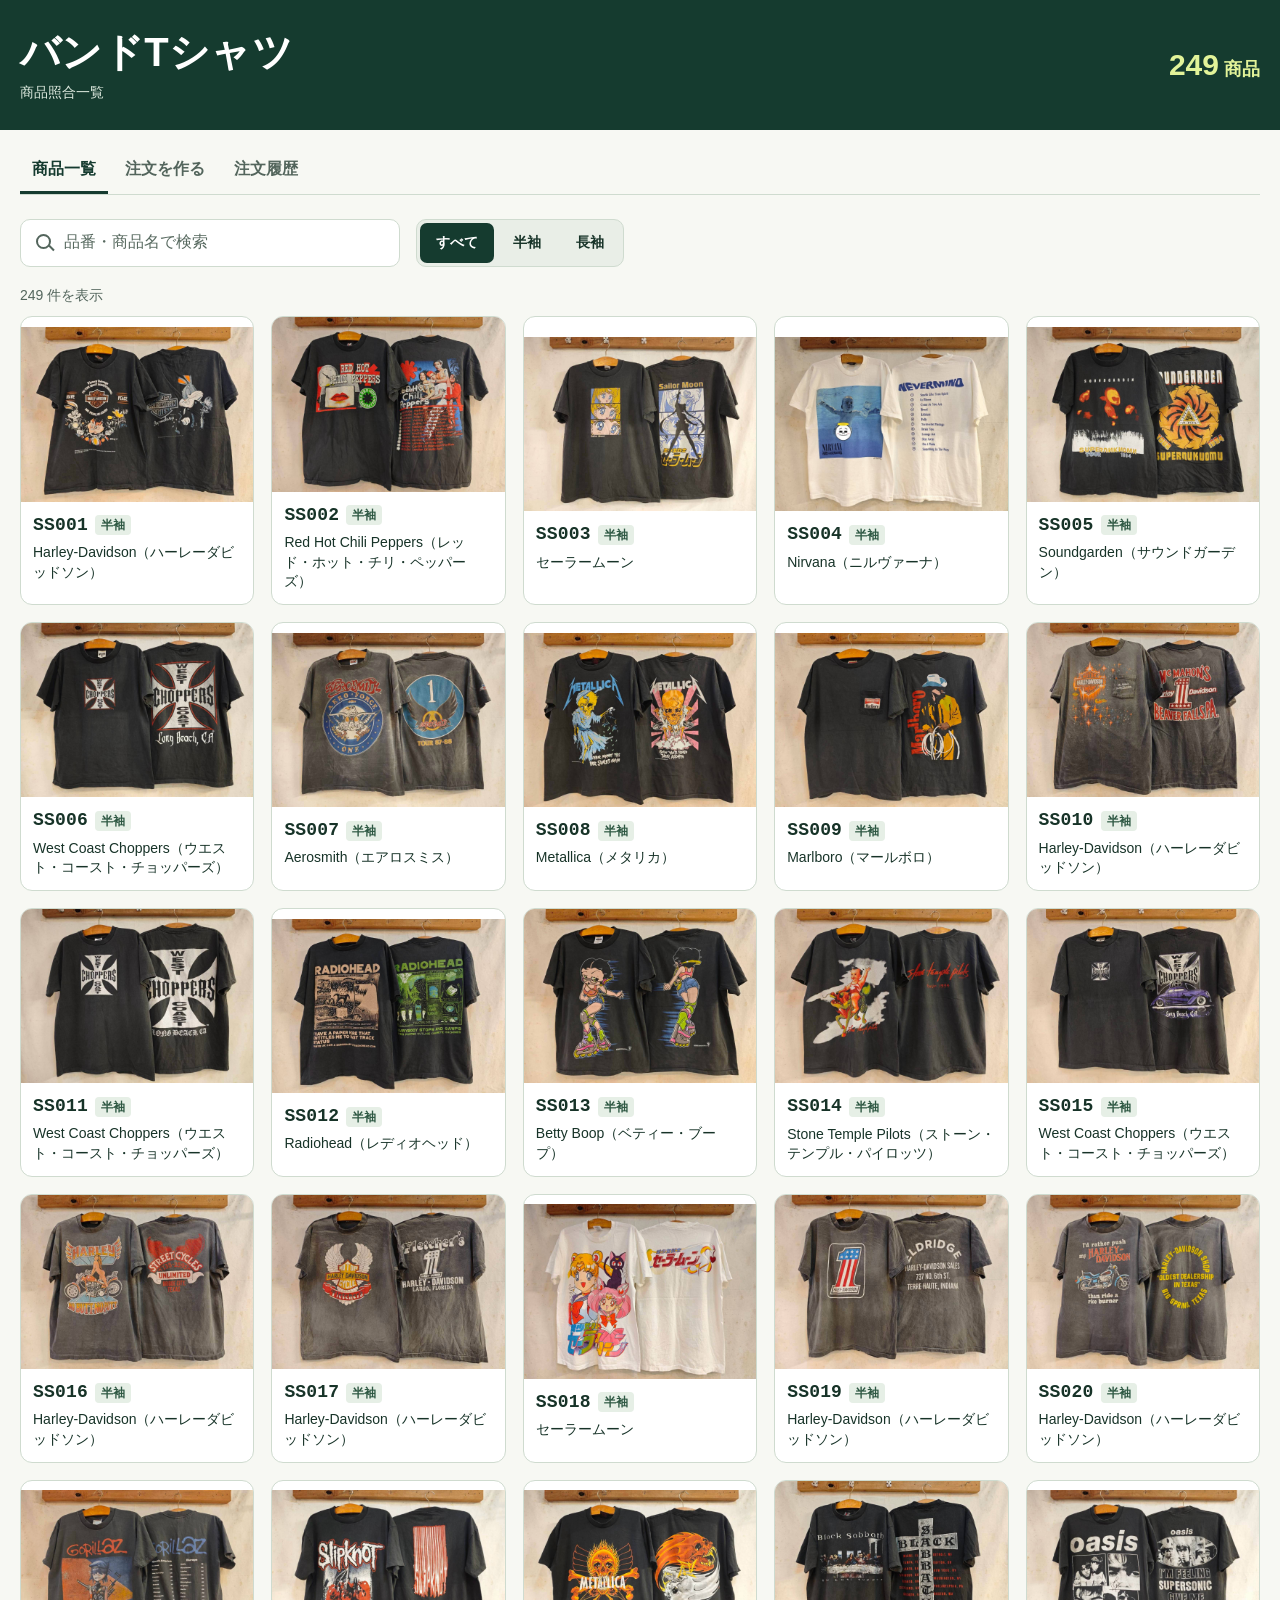
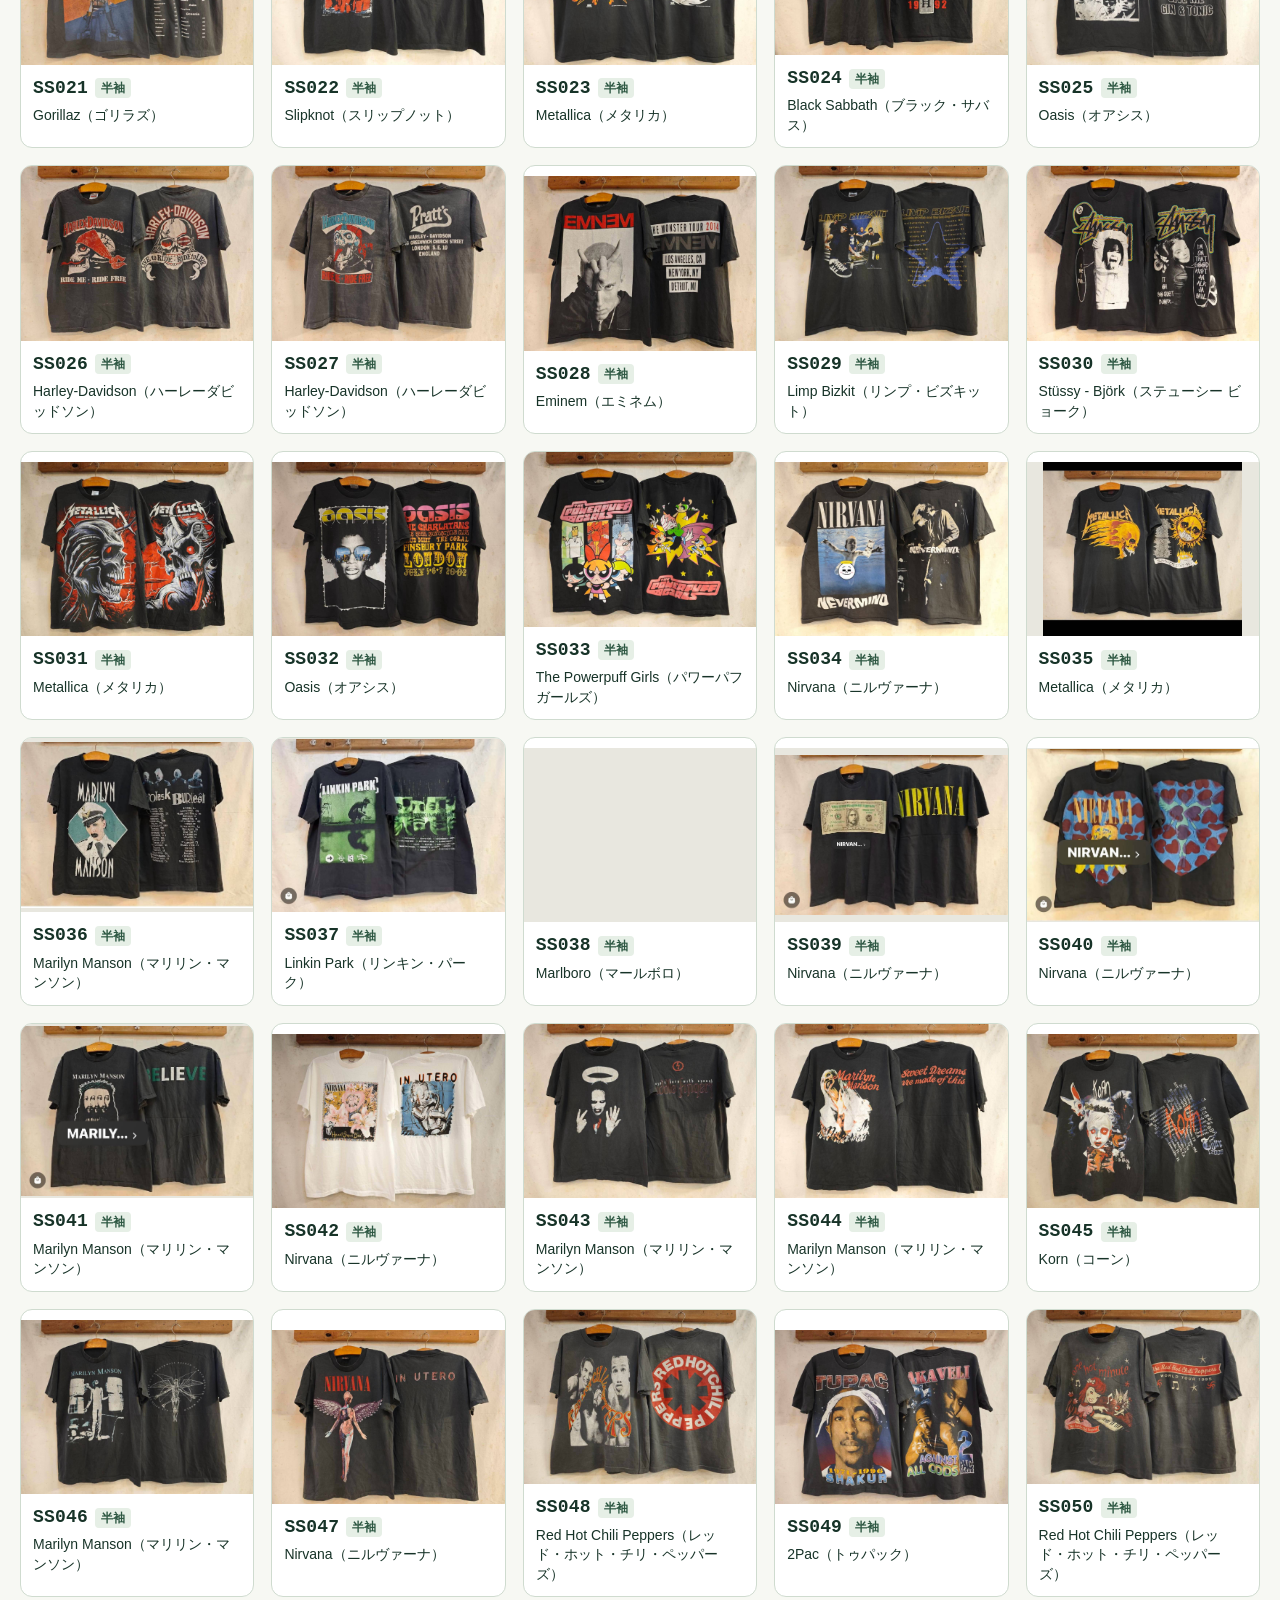
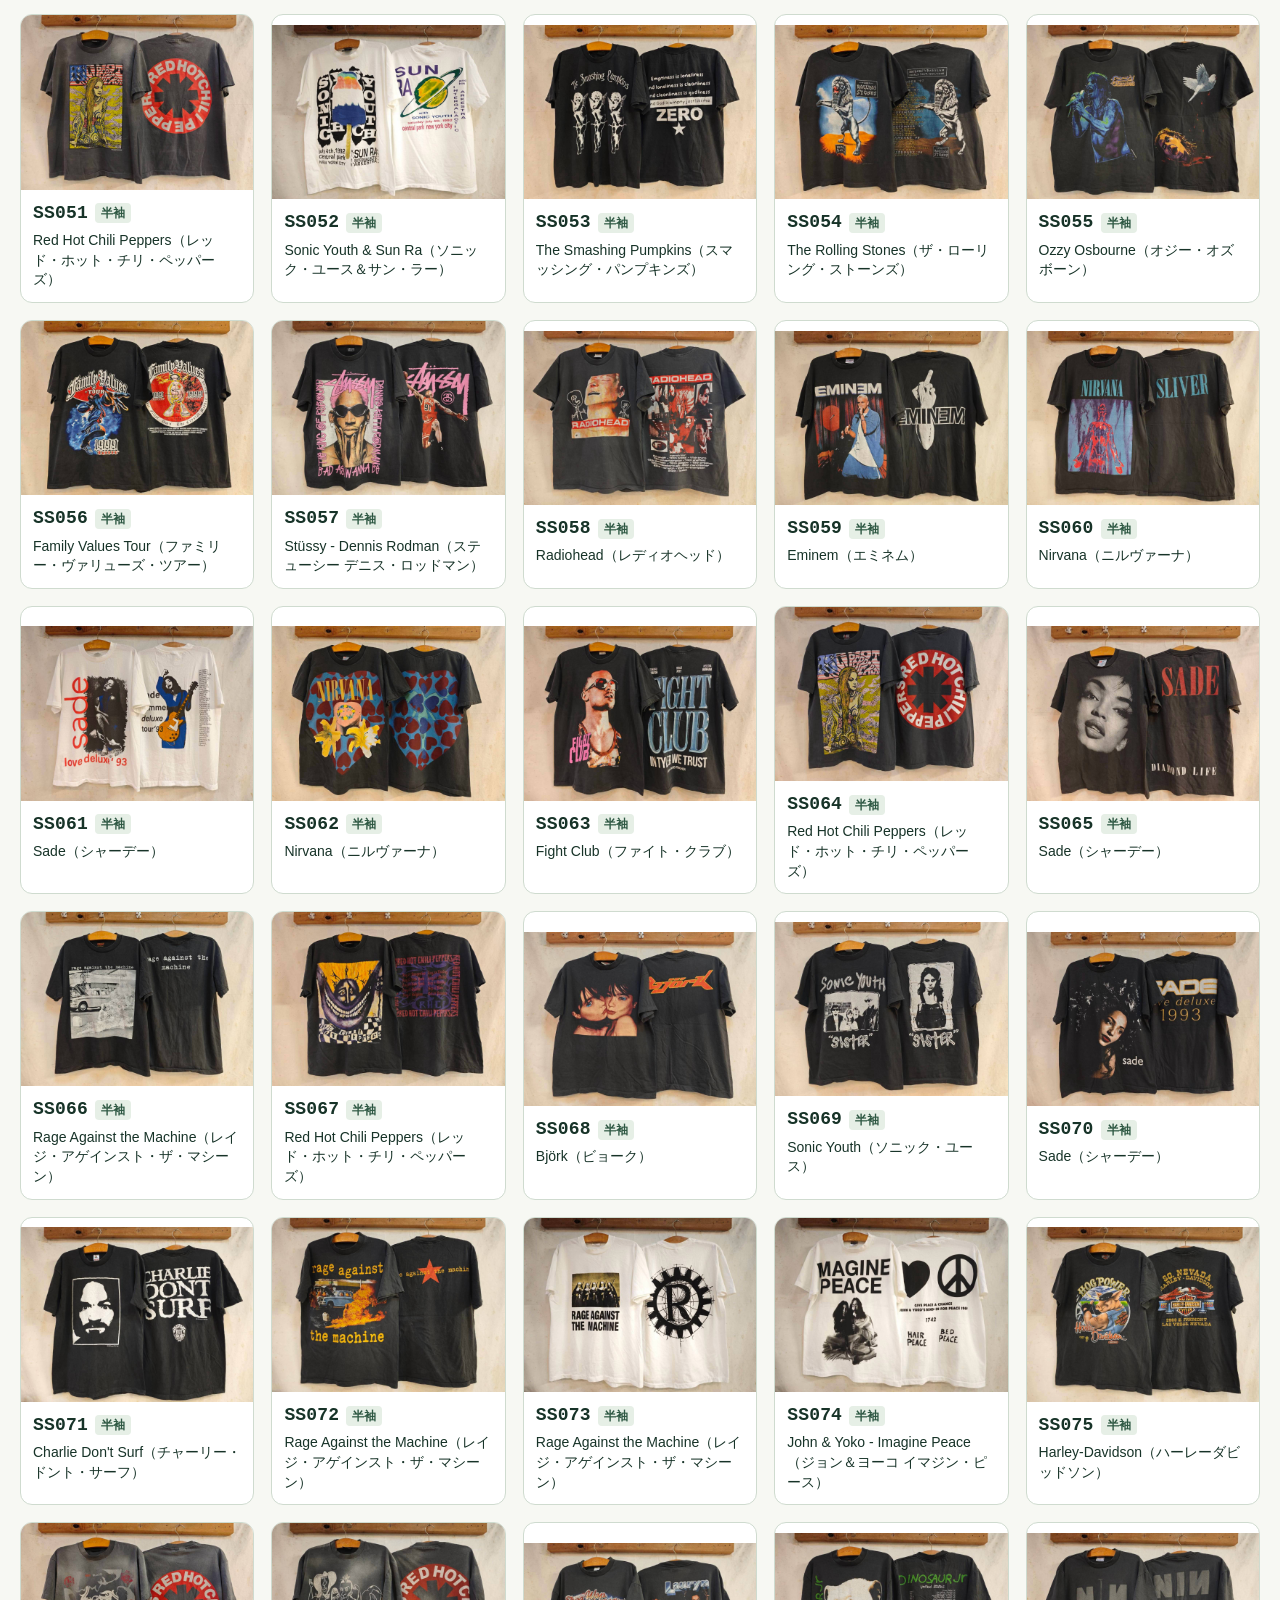
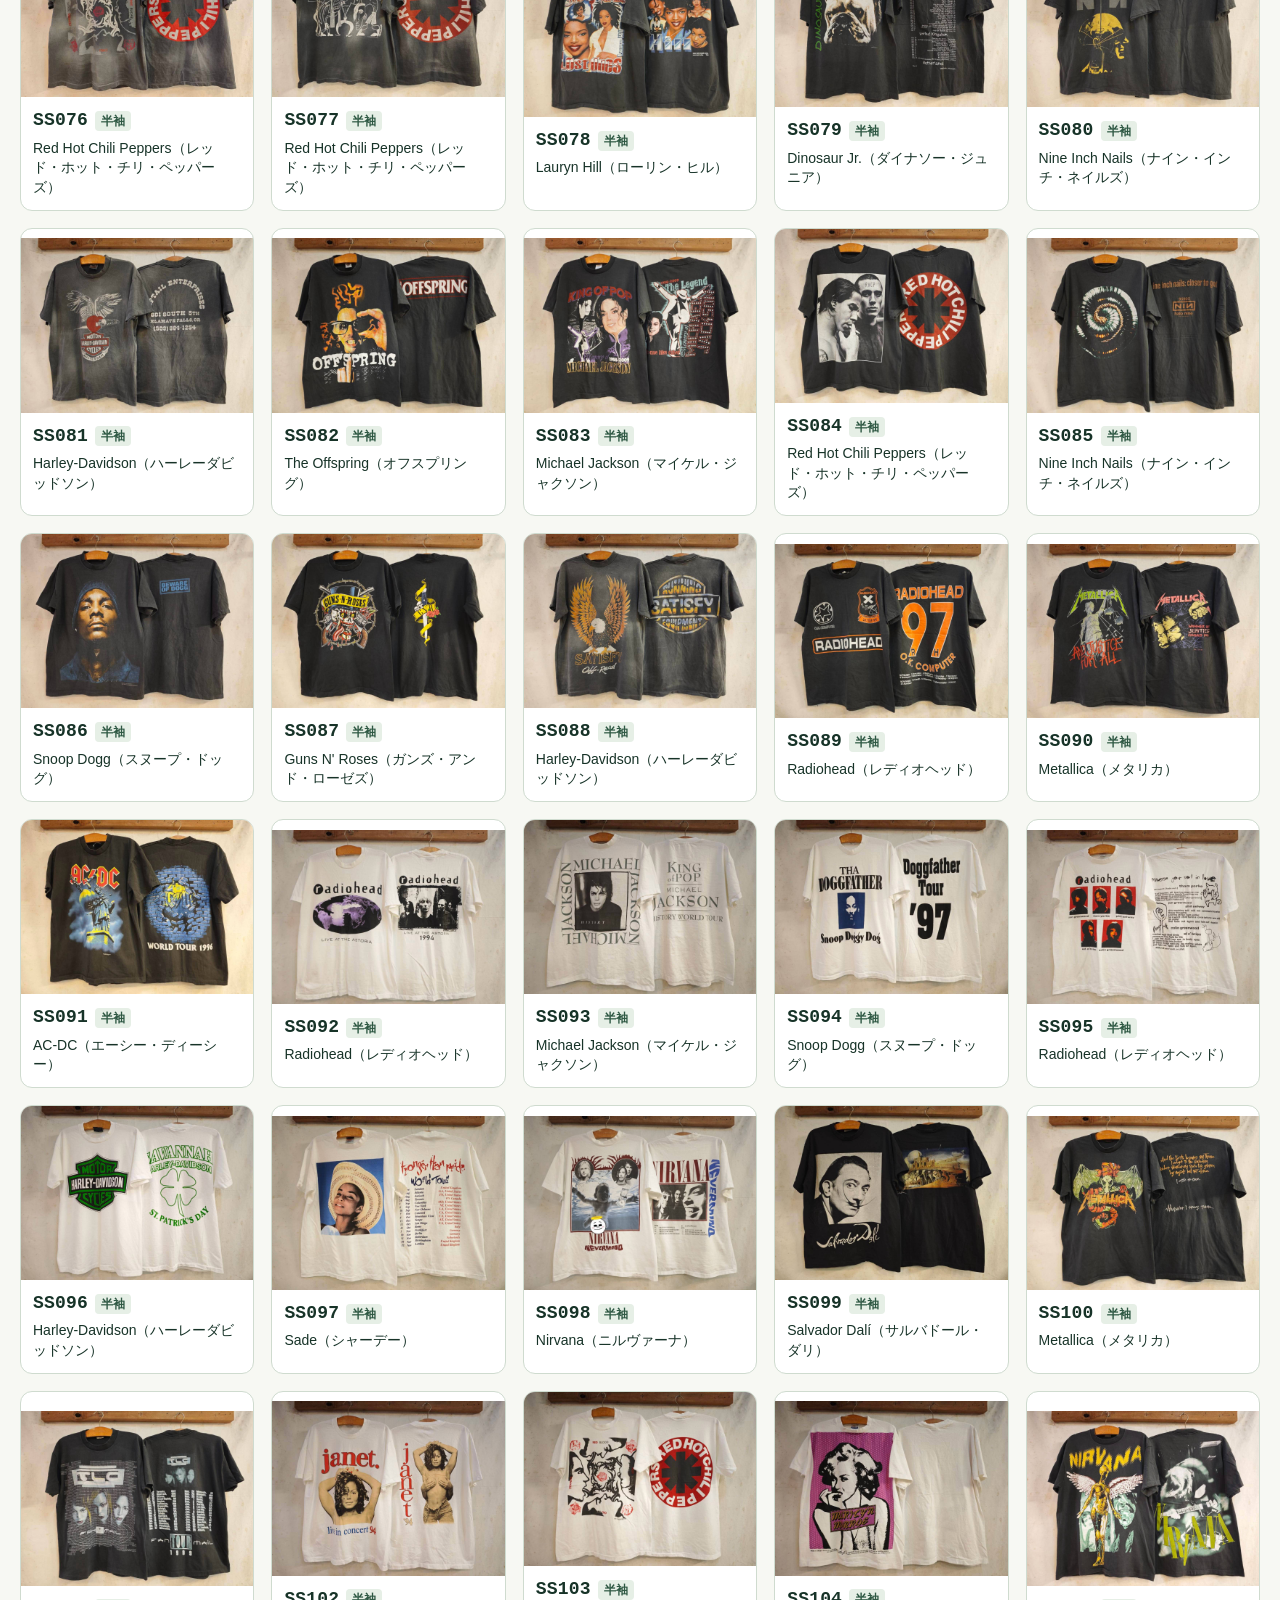
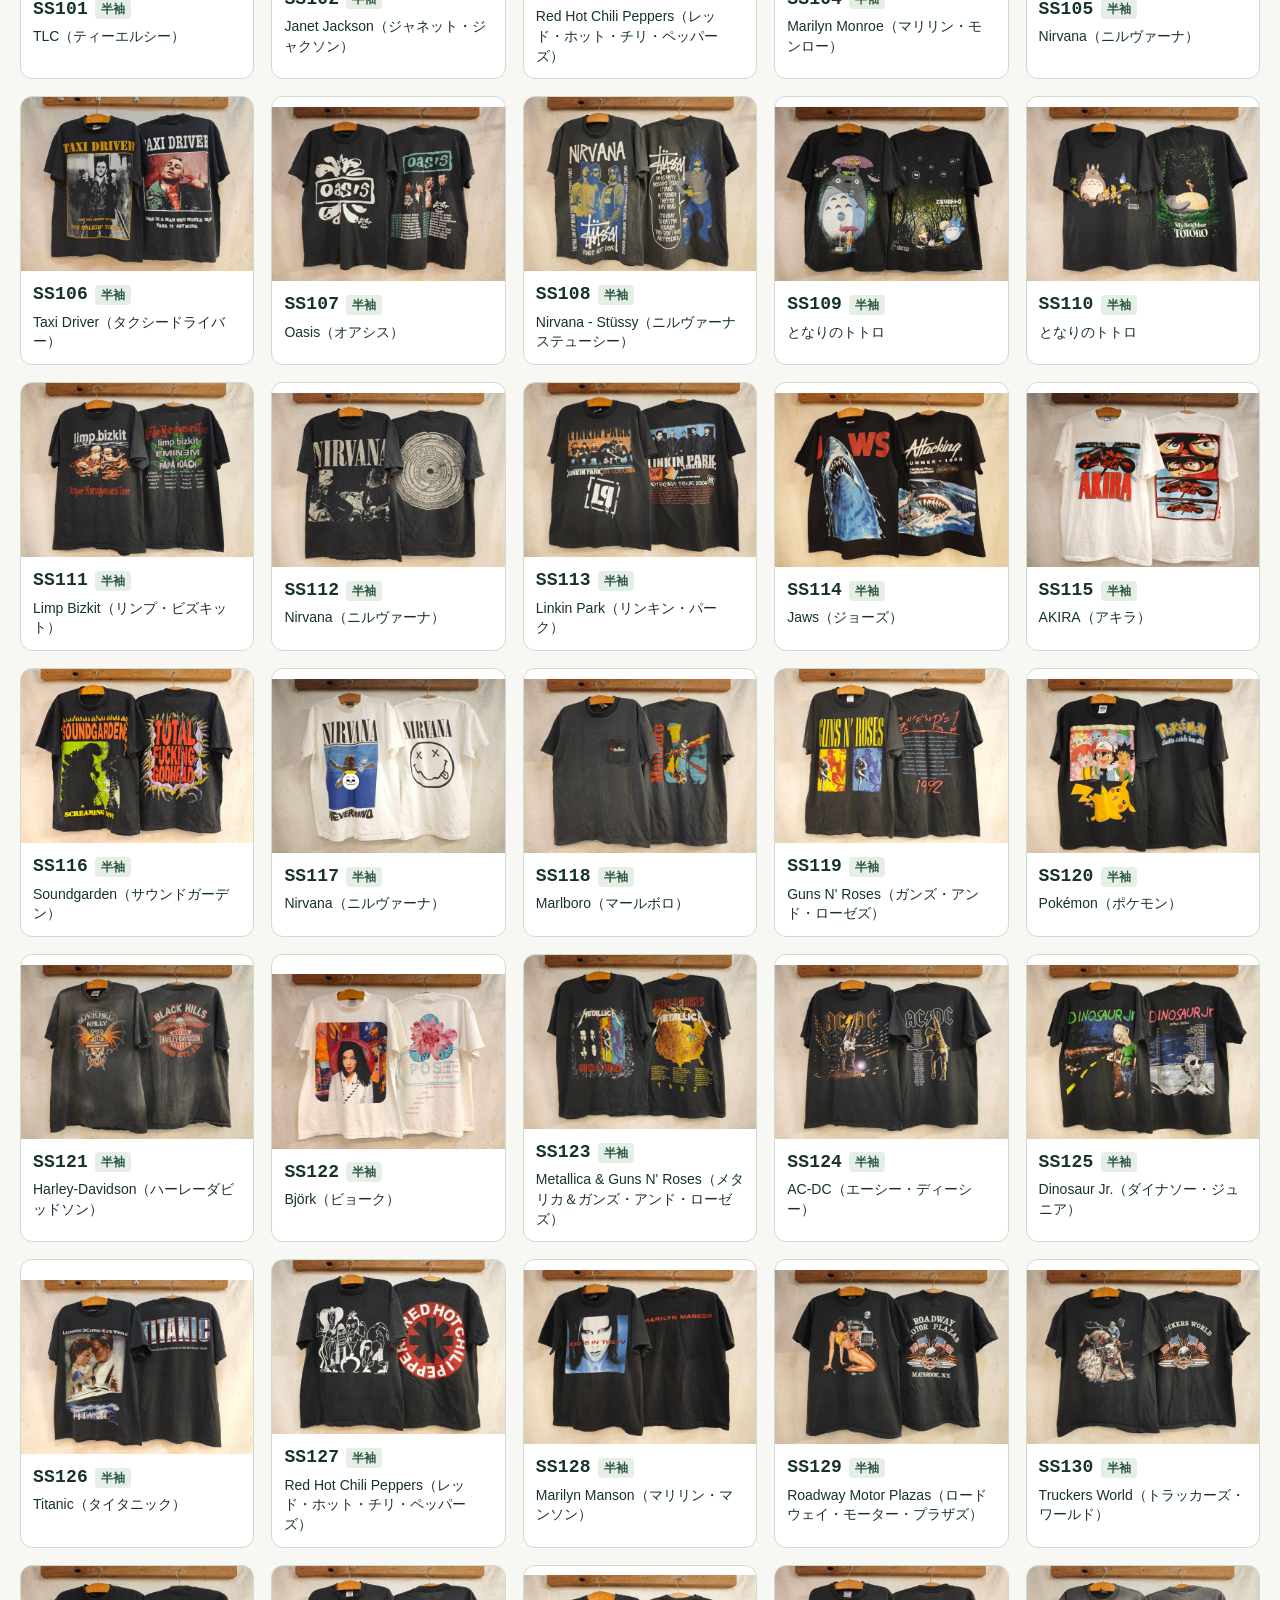
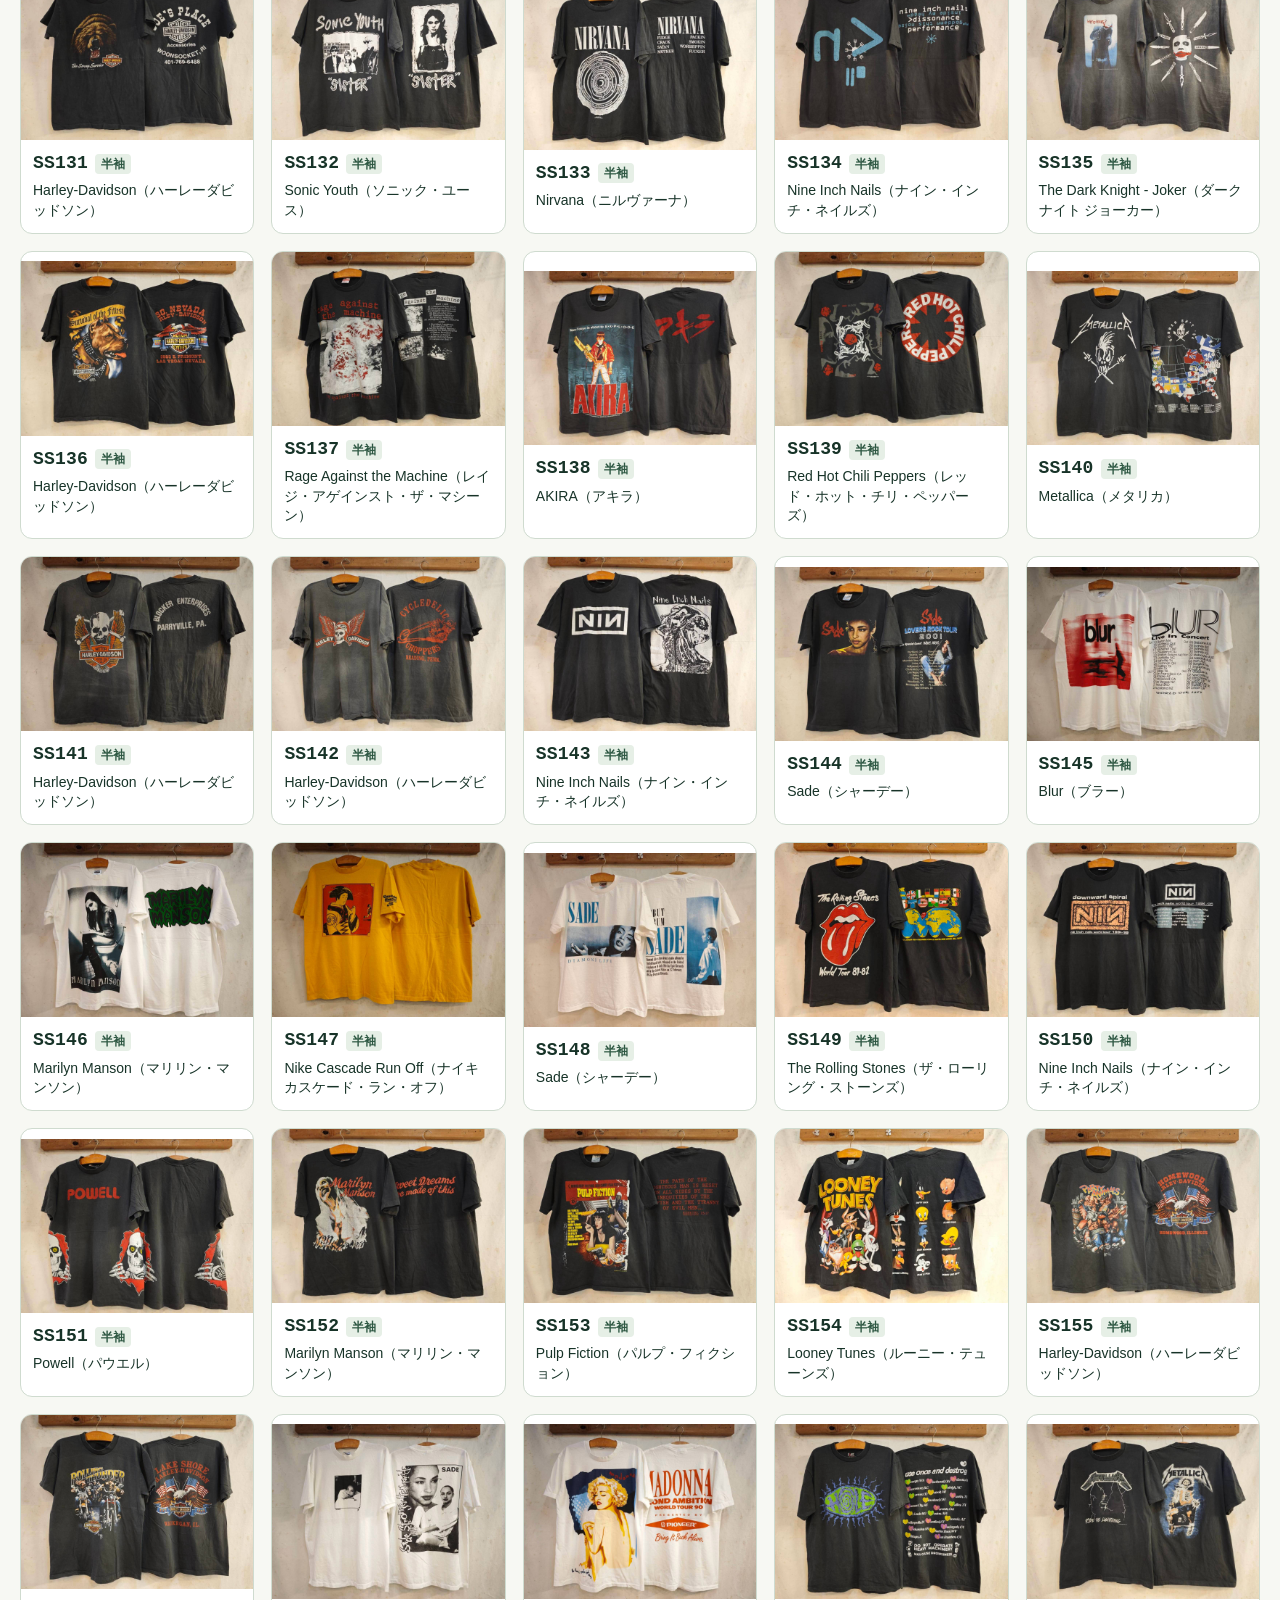
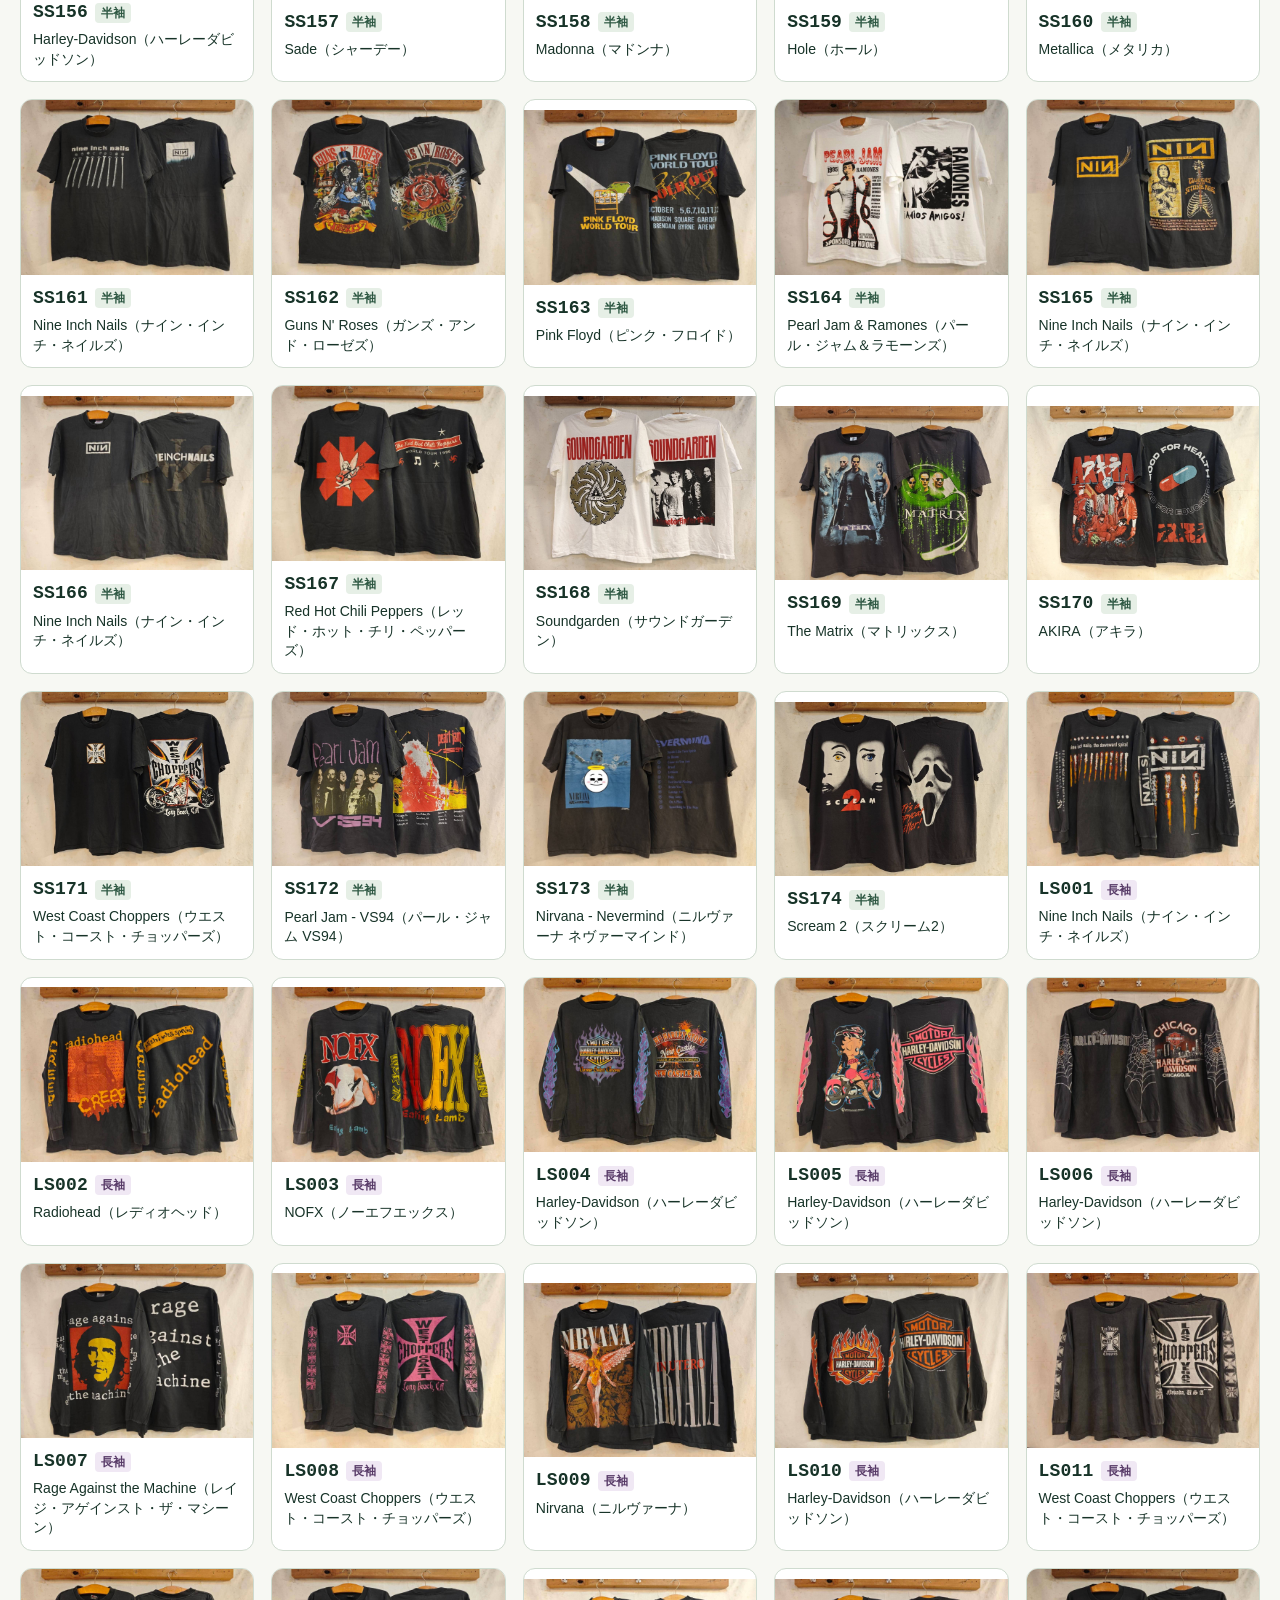
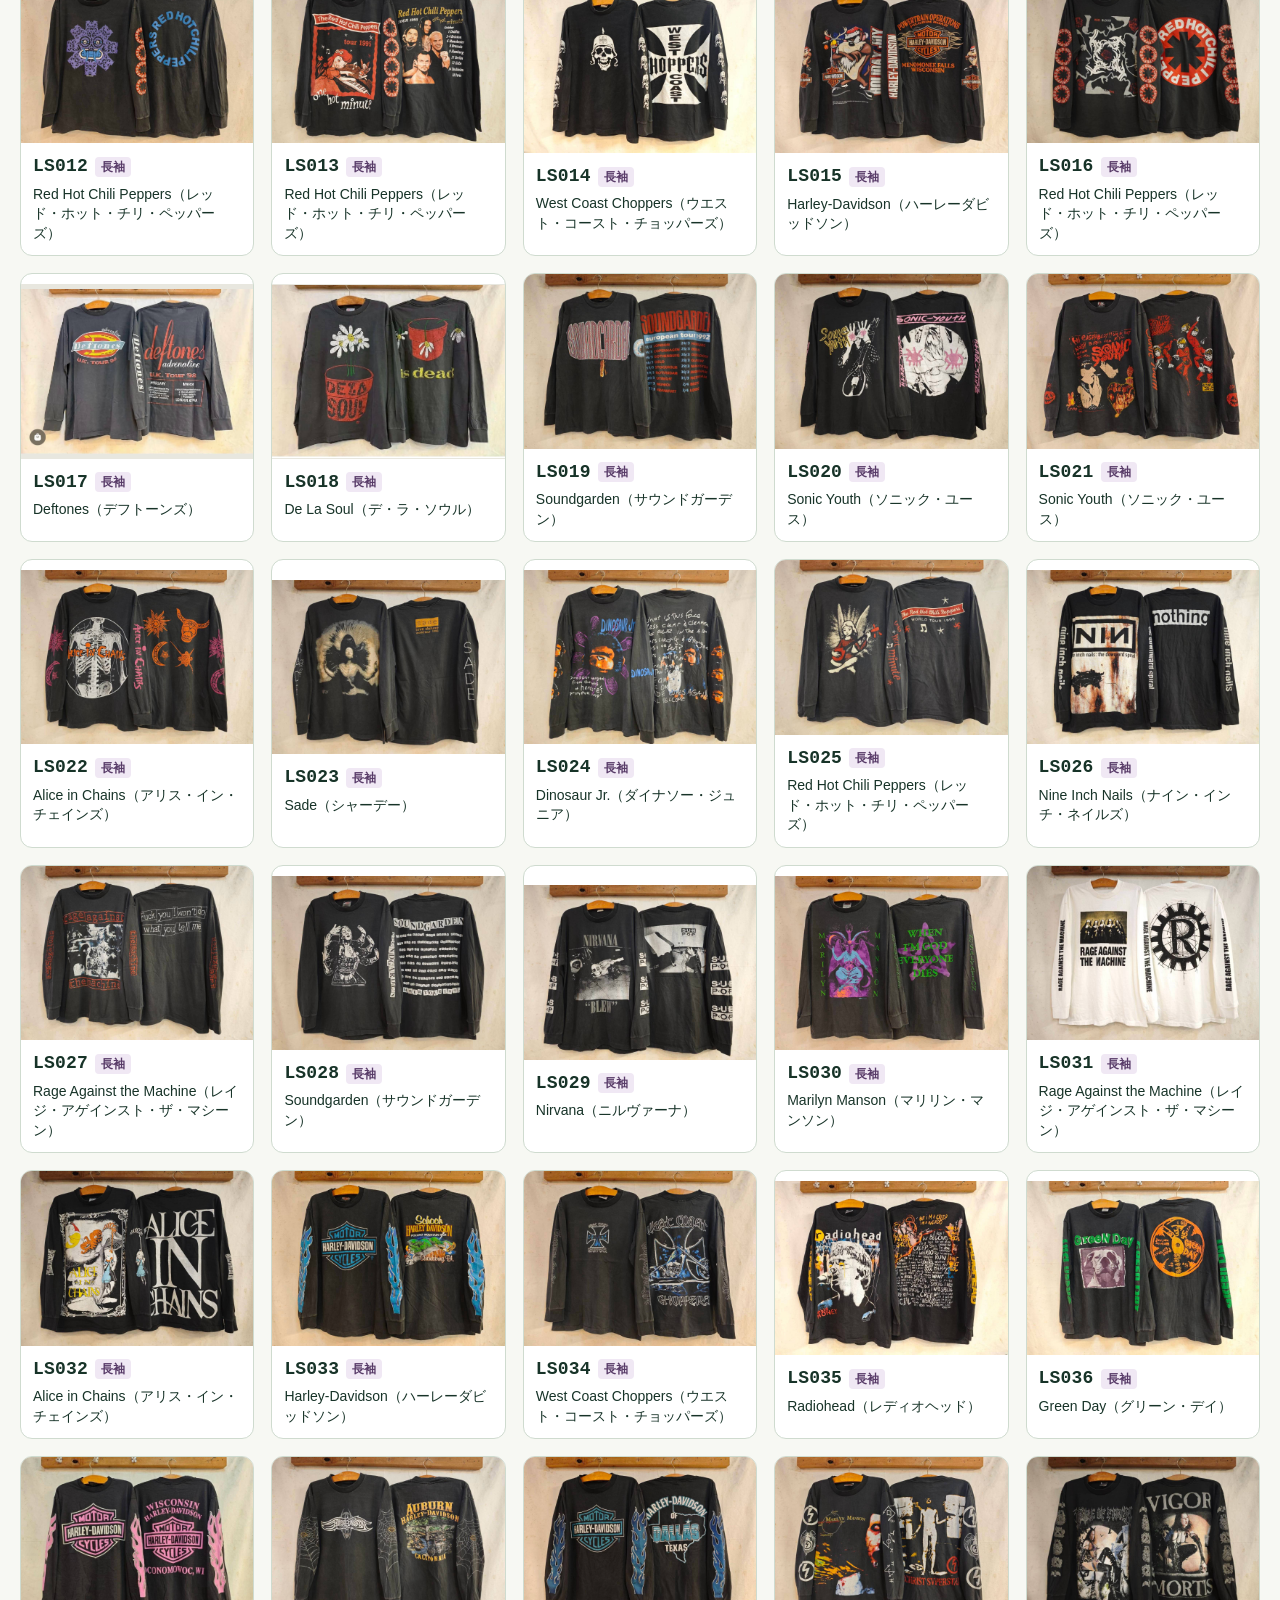
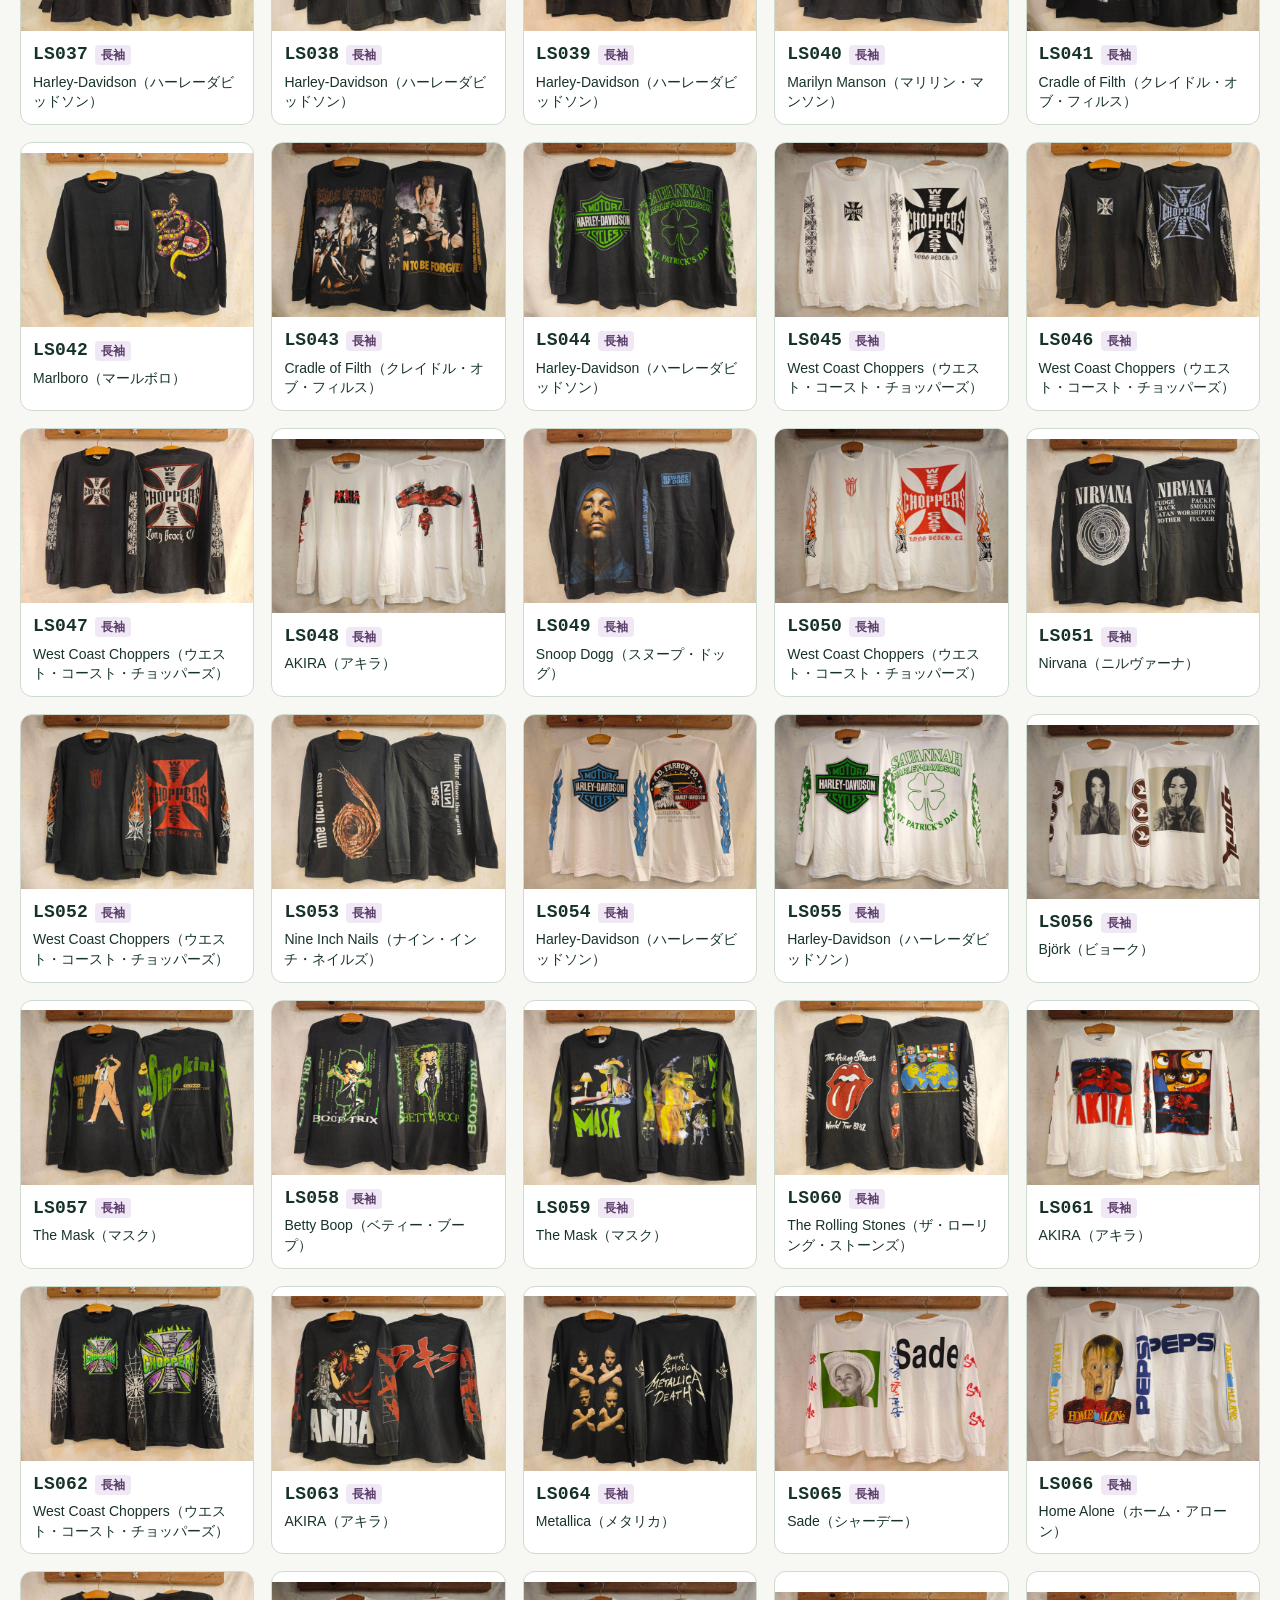
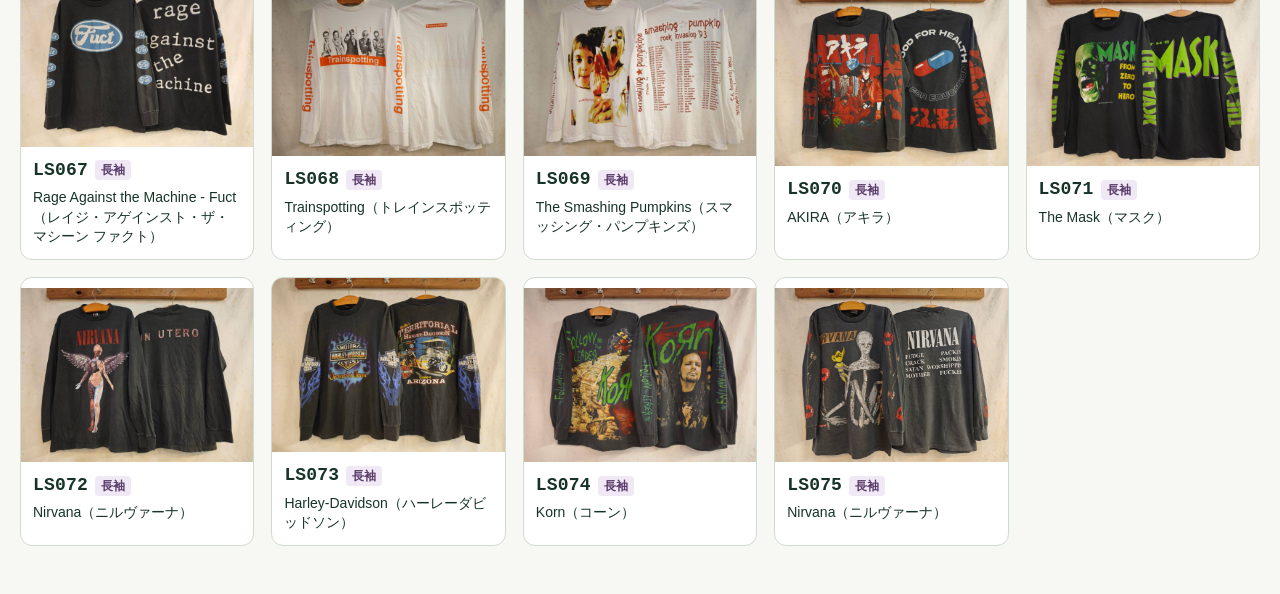
==== commit bfb52874: "白のNirvanaをSS004に統合し半袖を再採番" ====
--- a/index.html
+++ b/index.html
@@ -105,7 +105,7 @@
 </style>
 </head>
 <body>
-<header><div class="wrap"><div><h1>バンドTシャツ</h1><p>商品照合一覧</p></div><div class="inventory-count"><b>250</b> 商品</div></div></header>
+<header><div class="wrap"><div><h1>バンドTシャツ</h1><p>商品照合一覧</p></div><div class="inventory-count"><b>249</b> 商品</div></div></header>
 <main class="wrap">
 <nav class="tabs" aria-label="メニュー"><button data-view="catalog" aria-current="page">商品一覧</button><button data-view="create">注文を作る</button><button data-view="history">注文履歴</button></nav>
 <p id="test-note" class="test-note" hidden>ここで作る注文はすべてテスト注文です。このブラウザに保存され、仕入先には送信されません。</p>
@@ -115,7 +115,7 @@
 <div class="filters" role="group" aria-label="袖丈で絞り込み">
 <button data-filter="all" aria-pressed="true">すべて</button><button data-filter="SS" aria-pressed="false">半袖</button><button data-filter="LS" aria-pressed="false">長袖</button>
 </div></div>
-<p id="results" class="results" role="status">250 件を表示</p>
+<p id="results" class="results" role="status">249 件を表示</p>
 <div id="grid" class="grid"><button type="button" class="card" data-code="SS001" aria-label="SS001 Harley-Davidson（ハーレーダビッドソン） 拡大" aria-haspopup="dialog"><img class="photo" src="images/59ef6fef4ff81e33afef091dd5d0499fbca4c916fc7e9a3c43d875ce8cc56bcb.jpg" alt="" decoding="async"><span class="info"><span class="meta"><span class="code">SS001</span><span class="sleeve">半袖</span></span><span class="name">Harley-Davidson（ハーレーダビッドソン）</span></span></button>
 <button type="button" class="card" data-code="SS002" aria-label="SS002 Red Hot Chili Peppers（レッド・ホット・チリ・ペッパーズ） 拡大" aria-haspopup="dialog"><img class="photo" src="images/8011b5ea77c5d7b0746ca7e87f9013b3a1cfd6c1e27a342b9be223cff4e21909.jpg" alt="" decoding="async"><span class="info"><span class="meta"><span class="code">SS002</span><span class="sleeve">半袖</span></span><span class="name">Red Hot Chili Peppers（レッド・ホット・チリ・ペッパーズ）</span></span></button>
 <button type="button" class="card" data-code="SS003" aria-label="SS003 セーラームーン 拡大" aria-haspopup="dialog"><img class="photo" src="images/f7714621856cc94423b20b9665b6e2d71be54916b276d8b6be162bc4cef154d6.jpg" alt="" decoding="async"><span class="info"><span class="meta"><span class="code">SS003</span><span class="sleeve">半袖</span></span><span class="name">セーラームーン</span></span></button>
@@ -157,140 +157,139 @@
 <button type="button" class="card" data-code="SS039" aria-label="SS039 Nirvana（ニルヴァーナ） 拡大" aria-haspopup="dialog"><img class="photo" src="images/8039d543a39cac5df529af9b5b8b730bc0f848267da14e6083deaf69a962a712.jpg" alt="" loading="lazy" decoding="async"><span class="info"><span class="meta"><span class="code">SS039</span><span class="sleeve">半袖</span></span><span class="name">Nirvana（ニルヴァーナ）</span></span></button>
 <button type="button" class="card" data-code="SS040" aria-label="SS040 Nirvana（ニルヴァーナ） 拡大" aria-haspopup="dialog"><img class="photo" src="images/d43f49e6017d0f28ed4ee6db3a2dd2dd5c8607db6f62ead4ba563dcf4d5303c7.jpg" alt="" loading="lazy" decoding="async"><span class="info"><span class="meta"><span class="code">SS040</span><span class="sleeve">半袖</span></span><span class="name">Nirvana（ニルヴァーナ）</span></span></button>
 <button type="button" class="card" data-code="SS041" aria-label="SS041 Marilyn Manson（マリリン・マンソン） 拡大" aria-haspopup="dialog"><img class="photo" src="images/8d468d8ce9b549771511951243affaa6f75233d56b4dd9d6ba870ef70a20a53d.jpg" alt="" loading="lazy" decoding="async"><span class="info"><span class="meta"><span class="code">SS041</span><span class="sleeve">半袖</span></span><span class="name">Marilyn Manson（マリリン・マンソン）</span></span></button>
-<button type="button" class="card" data-code="SS042" aria-label="SS042 Nirvana（ニルヴァーナ） 拡大" aria-haspopup="dialog"><img class="photo" src="images/7ae2c02583232b91dec2e26026af111aa416413ffffe281fe96dc7dd304b4537.jpg" alt="" loading="lazy" decoding="async"><span class="info"><span class="meta"><span class="code">SS042</span><span class="sleeve">半袖</span></span><span class="name">Nirvana（ニルヴァーナ）</span></span></button>
-<button type="button" class="card" data-code="SS043" aria-label="SS043 Nirvana（ニルヴァーナ） 拡大" aria-haspopup="dialog"><img class="photo" src="images/c822aeba6c9eb1c2830dd01b1666077d0b50ae0bc2604f7d9db70e2e2d987f75.jpg" alt="" loading="lazy" decoding="async"><span class="info"><span class="meta"><span class="code">SS043</span><span class="sleeve">半袖</span></span><span class="name">Nirvana（ニルヴァーナ）</span></span></button>
-<button type="button" class="card" data-code="SS044" aria-label="SS044 Marilyn Manson（マリリン・マンソン） 拡大" aria-haspopup="dialog"><img class="photo" src="images/5beadb51a270b1c4d71dde0098aad7269e52e46b7212101ceeac6d9cdf5590e3.jpg" alt="" loading="lazy" decoding="async"><span class="info"><span class="meta"><span class="code">SS044</span><span class="sleeve">半袖</span></span><span class="name">Marilyn Manson（マリリン・マンソン）</span></span></button>
-<button type="button" class="card" data-code="SS045" aria-label="SS045 Marilyn Manson（マリリン・マンソン） 拡大" aria-haspopup="dialog"><img class="photo" src="images/67580bf530720930ef232802a315ee5feded684cd84e6fae57e8aaf6e2a325ed.jpg" alt="" loading="lazy" decoding="async"><span class="info"><span class="meta"><span class="code">SS045</span><span class="sleeve">半袖</span></span><span class="name">Marilyn Manson（マリリン・マンソン）</span></span></button>
-<button type="button" class="card" data-code="SS046" aria-label="SS046 Korn（コーン） 拡大" aria-haspopup="dialog"><img class="photo" src="images/6aef018b4ecbec42b61a237dd027f0547d3f3610b0ca20ab71e0518301a982b8.jpg" alt="" loading="lazy" decoding="async"><span class="info"><span class="meta"><span class="code">SS046</span><span class="sleeve">半袖</span></span><span class="name">Korn（コーン）</span></span></button>
-<button type="button" class="card" data-code="SS047" aria-label="SS047 Marilyn Manson（マリリン・マンソン） 拡大" aria-haspopup="dialog"><img class="photo" src="images/3112dfaddc2deff8bcd2c300b01e516ad671683516bc0f18746d9b51f64cd65b.jpg" alt="" loading="lazy" decoding="async"><span class="info"><span class="meta"><span class="code">SS047</span><span class="sleeve">半袖</span></span><span class="name">Marilyn Manson（マリリン・マンソン）</span></span></button>
-<button type="button" class="card" data-code="SS048" aria-label="SS048 Nirvana（ニルヴァーナ） 拡大" aria-haspopup="dialog"><img class="photo" src="images/d5c61f47d3d885b6b3ef188261069268ed196e596312bf7958baf9d940749fa7.jpg" alt="" loading="lazy" decoding="async"><span class="info"><span class="meta"><span class="code">SS048</span><span class="sleeve">半袖</span></span><span class="name">Nirvana（ニルヴァーナ）</span></span></button>
-<button type="button" class="card" data-code="SS049" aria-label="SS049 Red Hot Chili Peppers（レッド・ホット・チリ・ペッパーズ） 拡大" aria-haspopup="dialog"><img class="photo" src="images/9141bf6e6308a17c24ab1b4b0f7311e5a9e5a1a87176557b983375876f44be75.jpg" alt="" loading="lazy" decoding="async"><span class="info"><span class="meta"><span class="code">SS049</span><span class="sleeve">半袖</span></span><span class="name">Red Hot Chili Peppers（レッド・ホット・チリ・ペッパーズ）</span></span></button>
-<button type="button" class="card" data-code="SS050" aria-label="SS050 2Pac（トゥパック） 拡大" aria-haspopup="dialog"><img class="photo" src="images/beb35e44beeaddb1ef0d1fc6270058873fd14be431913fb890d1a5a556c151f9.jpg" alt="" loading="lazy" decoding="async"><span class="info"><span class="meta"><span class="code">SS050</span><span class="sleeve">半袖</span></span><span class="name">2Pac（トゥパック）</span></span></button>
-<button type="button" class="card" data-code="SS051" aria-label="SS051 Red Hot Chili Peppers（レッド・ホット・チリ・ペッパーズ） 拡大" aria-haspopup="dialog"><img class="photo" src="images/19c36dbdb6c906e19e8fb34dff519ddd7a51b75e6e1499aee857bae839058205.jpg" alt="" loading="lazy" decoding="async"><span class="info"><span class="meta"><span class="code">SS051</span><span class="sleeve">半袖</span></span><span class="name">Red Hot Chili Peppers（レッド・ホット・チリ・ペッパーズ）</span></span></button>
-<button type="button" class="card" data-code="SS052" aria-label="SS052 Red Hot Chili Peppers（レッド・ホット・チリ・ペッパーズ） 拡大" aria-haspopup="dialog"><img class="photo" src="images/96bb4dfd65568a31f5e5bc82890c4de515ed5c4f490fff9925fdbdf7e5d5b906.jpg" alt="" loading="lazy" decoding="async"><span class="info"><span class="meta"><span class="code">SS052</span><span class="sleeve">半袖</span></span><span class="name">Red Hot Chili Peppers（レッド・ホット・チリ・ペッパーズ）</span></span></button>
-<button type="button" class="card" data-code="SS053" aria-label="SS053 Sonic Youth &amp; Sun Ra（ソニック・ユース＆サン・ラー） 拡大" aria-haspopup="dialog"><img class="photo" src="images/39ee35357daa9eff8dc11751888dfa941c6c9fcee259bb23c0aa496538b41445.jpg" alt="" loading="lazy" decoding="async"><span class="info"><span class="meta"><span class="code">SS053</span><span class="sleeve">半袖</span></span><span class="name">Sonic Youth &amp; Sun Ra（ソニック・ユース＆サン・ラー）</span></span></button>
-<button type="button" class="card" data-code="SS054" aria-label="SS054 The Smashing Pumpkins（スマッシング・パンプキンズ） 拡大" aria-haspopup="dialog"><img class="photo" src="images/de6d28069702f620b7cb56341ad2a40d722d7c31a7a5d6ff7df2a28226b9acc1.jpg" alt="" loading="lazy" decoding="async"><span class="info"><span class="meta"><span class="code">SS054</span><span class="sleeve">半袖</span></span><span class="name">The Smashing Pumpkins（スマッシング・パンプキンズ）</span></span></button>
-<button type="button" class="card" data-code="SS055" aria-label="SS055 The Rolling Stones（ザ・ローリング・ストーンズ） 拡大" aria-haspopup="dialog"><img class="photo" src="images/dd595db5b3c27f02efe4d269e4eda9b1fb2a148afa6053340f78cc7128cb02df.jpg" alt="" loading="lazy" decoding="async"><span class="info"><span class="meta"><span class="code">SS055</span><span class="sleeve">半袖</span></span><span class="name">The Rolling Stones（ザ・ローリング・ストーンズ）</span></span></button>
-<button type="button" class="card" data-code="SS056" aria-label="SS056 Ozzy Osbourne（オジー・オズボーン） 拡大" aria-haspopup="dialog"><img class="photo" src="images/dd769f21ee82baf6311885a446c9f24a09d7f5a90091e0f163b34d70fc3072be.jpg" alt="" loading="lazy" decoding="async"><span class="info"><span class="meta"><span class="code">SS056</span><span class="sleeve">半袖</span></span><span class="name">Ozzy Osbourne（オジー・オズボーン）</span></span></button>
-<button type="button" class="card" data-code="SS057" aria-label="SS057 Family Values Tour（ファミリー・ヴァリューズ・ツアー） 拡大" aria-haspopup="dialog"><img class="photo" src="images/3e78d5e080cfbad05733a101128b3bfedf250626a347570e711ac6d05aa77c66.jpg" alt="" loading="lazy" decoding="async"><span class="info"><span class="meta"><span class="code">SS057</span><span class="sleeve">半袖</span></span><span class="name">Family Values Tour（ファミリー・ヴァリューズ・ツアー）</span></span></button>
-<button type="button" class="card" data-code="SS058" aria-label="SS058 Stüssy - Dennis Rodman（ステューシー デニス・ロッドマン） 拡大" aria-haspopup="dialog"><img class="photo" src="images/df519385ccdb837248053906710603f3b0b589e7ee9ef7a2305f0d23b4bc7e76.jpg" alt="" loading="lazy" decoding="async"><span class="info"><span class="meta"><span class="code">SS058</span><span class="sleeve">半袖</span></span><span class="name">Stüssy - Dennis Rodman（ステューシー デニス・ロッドマン）</span></span></button>
-<button type="button" class="card" data-code="SS059" aria-label="SS059 Radiohead（レディオヘッド） 拡大" aria-haspopup="dialog"><img class="photo" src="images/e68aa4c322eaa79038973aa370bd33333c2eb73435a018260bd16a3ebf6773d7.jpg" alt="" loading="lazy" decoding="async"><span class="info"><span class="meta"><span class="code">SS059</span><span class="sleeve">半袖</span></span><span class="name">Radiohead（レディオヘッド）</span></span></button>
-<button type="button" class="card" data-code="SS060" aria-label="SS060 Eminem（エミネム） 拡大" aria-haspopup="dialog"><img class="photo" src="images/7be282301736ea3841afcc0a2032d3f6210f01f85ad53977de900917863c03b6.jpg" alt="" loading="lazy" decoding="async"><span class="info"><span class="meta"><span class="code">SS060</span><span class="sleeve">半袖</span></span><span class="name">Eminem（エミネム）</span></span></button>
-<button type="button" class="card" data-code="SS061" aria-label="SS061 Nirvana（ニルヴァーナ） 拡大" aria-haspopup="dialog"><img class="photo" src="images/61d21c5b9d34f53f94ca4541313a9dcd601f178e505bee8c1c7ea6efcfc5ead9.jpg" alt="" loading="lazy" decoding="async"><span class="info"><span class="meta"><span class="code">SS061</span><span class="sleeve">半袖</span></span><span class="name">Nirvana（ニルヴァーナ）</span></span></button>
-<button type="button" class="card" data-code="SS062" aria-label="SS062 Sade（シャーデー） 拡大" aria-haspopup="dialog"><img class="photo" src="images/2bfe48d13d5787fed529c0f0d7f86e2c147ab375d2d2ce50cab321d201e74429.jpg" alt="" loading="lazy" decoding="async"><span class="info"><span class="meta"><span class="code">SS062</span><span class="sleeve">半袖</span></span><span class="name">Sade（シャーデー）</span></span></button>
-<button type="button" class="card" data-code="SS063" aria-label="SS063 Nirvana（ニルヴァーナ） 拡大" aria-haspopup="dialog"><img class="photo" src="images/12f3bffede652a6020485a34ce6473efea093063f3b15e8f3d65bd8ed9603fc4.jpg" alt="" loading="lazy" decoding="async"><span class="info"><span class="meta"><span class="code">SS063</span><span class="sleeve">半袖</span></span><span class="name">Nirvana（ニルヴァーナ）</span></span></button>
-<button type="button" class="card" data-code="SS064" aria-label="SS064 Fight Club（ファイト・クラブ） 拡大" aria-haspopup="dialog"><img class="photo" src="images/d4a7fe3d44203ff8f306590f63ad35e853fabfe746e9fa442d9d4c50749dfab4.jpg" alt="" loading="lazy" decoding="async"><span class="info"><span class="meta"><span class="code">SS064</span><span class="sleeve">半袖</span></span><span class="name">Fight Club（ファイト・クラブ）</span></span></button>
-<button type="button" class="card" data-code="SS065" aria-label="SS065 Red Hot Chili Peppers（レッド・ホット・チリ・ペッパーズ） 拡大" aria-haspopup="dialog"><img class="photo" src="images/a71c612bd8e12f4944e67c4ed141c9e7da6b4f4eea9836c8633fd156d0a0311b.jpg" alt="" loading="lazy" decoding="async"><span class="info"><span class="meta"><span class="code">SS065</span><span class="sleeve">半袖</span></span><span class="name">Red Hot Chili Peppers（レッド・ホット・チリ・ペッパーズ）</span></span></button>
-<button type="button" class="card" data-code="SS066" aria-label="SS066 Sade（シャーデー） 拡大" aria-haspopup="dialog"><img class="photo" src="images/01ee9cfb6df4e06b7dd3858cd007ed1efa15957fe499cc0577fbf47db563915e.jpg" alt="" loading="lazy" decoding="async"><span class="info"><span class="meta"><span class="code">SS066</span><span class="sleeve">半袖</span></span><span class="name">Sade（シャーデー）</span></span></button>
-<button type="button" class="card" data-code="SS067" aria-label="SS067 Rage Against the Machine（レイジ・アゲインスト・ザ・マシーン） 拡大" aria-haspopup="dialog"><img class="photo" src="images/f3d7450608622c67783f13b4ccff483b4a17d98c6c32695f968b6a4b5f1bc911.jpg" alt="" loading="lazy" decoding="async"><span class="info"><span class="meta"><span class="code">SS067</span><span class="sleeve">半袖</span></span><span class="name">Rage Against the Machine（レイジ・アゲインスト・ザ・マシーン）</span></span></button>
-<button type="button" class="card" data-code="SS068" aria-label="SS068 Red Hot Chili Peppers（レッド・ホット・チリ・ペッパーズ） 拡大" aria-haspopup="dialog"><img class="photo" src="images/1d2a3cfe11ea3f4e042d0018fcac33c1dc01de56263a3de394a1d037e3cedd5e.jpg" alt="" loading="lazy" decoding="async"><span class="info"><span class="meta"><span class="code">SS068</span><span class="sleeve">半袖</span></span><span class="name">Red Hot Chili Peppers（レッド・ホット・チリ・ペッパーズ）</span></span></button>
-<button type="button" class="card" data-code="SS069" aria-label="SS069 Björk（ビョーク） 拡大" aria-haspopup="dialog"><img class="photo" src="images/efc02026834a81a57507c4094c59579442232d55676c0297948502fa9c3b211b.jpg" alt="" loading="lazy" decoding="async"><span class="info"><span class="meta"><span class="code">SS069</span><span class="sleeve">半袖</span></span><span class="name">Björk（ビョーク）</span></span></button>
-<button type="button" class="card" data-code="SS070" aria-label="SS070 Sonic Youth（ソニック・ユース） 拡大" aria-haspopup="dialog"><img class="photo" src="images/087db8fcc729b361b26787226350ad790b22221a75441f7aee392f6c2697dbab.jpg" alt="" loading="lazy" decoding="async"><span class="info"><span class="meta"><span class="code">SS070</span><span class="sleeve">半袖</span></span><span class="name">Sonic Youth（ソニック・ユース）</span></span></button>
-<button type="button" class="card" data-code="SS071" aria-label="SS071 Sade（シャーデー） 拡大" aria-haspopup="dialog"><img class="photo" src="images/ee593e3ab1a2194f6988d865c2ea4644059eee89b706aa32619357ef517133db.jpg" alt="" loading="lazy" decoding="async"><span class="info"><span class="meta"><span class="code">SS071</span><span class="sleeve">半袖</span></span><span class="name">Sade（シャーデー）</span></span></button>
-<button type="button" class="card" data-code="SS072" aria-label="SS072 Charlie Don&#x27;t Surf（チャーリー・ドント・サーフ） 拡大" aria-haspopup="dialog"><img class="photo" src="images/af5447ef891cf1c662632de44caaf86dcf365aa8d05fa9dee38fa67aa2765246.jpg" alt="" loading="lazy" decoding="async"><span class="info"><span class="meta"><span class="code">SS072</span><span class="sleeve">半袖</span></span><span class="name">Charlie Don&#x27;t Surf（チャーリー・ドント・サーフ）</span></span></button>
-<button type="button" class="card" data-code="SS073" aria-label="SS073 Rage Against the Machine（レイジ・アゲインスト・ザ・マシーン） 拡大" aria-haspopup="dialog"><img class="photo" src="images/2bd3ac534acba3c58aa73664fe9f741643bed3ef98454a2c7fc7d0bcf56e3e8e.jpg" alt="" loading="lazy" decoding="async"><span class="info"><span class="meta"><span class="code">SS073</span><span class="sleeve">半袖</span></span><span class="name">Rage Against the Machine（レイジ・アゲインスト・ザ・マシーン）</span></span></button>
-<button type="button" class="card" data-code="SS074" aria-label="SS074 Rage Against the Machine（レイジ・アゲインスト・ザ・マシーン） 拡大" aria-haspopup="dialog"><img class="photo" src="images/ebebfd4f44b0f43d14f567bf11f9bbb98cc70a2c4b2543c3bb8771a7eb802c9b.jpg" alt="" loading="lazy" decoding="async"><span class="info"><span class="meta"><span class="code">SS074</span><span class="sleeve">半袖</span></span><span class="name">Rage Against the Machine（レイジ・アゲインスト・ザ・マシーン）</span></span></button>
-<button type="button" class="card" data-code="SS075" aria-label="SS075 John &amp; Yoko - Imagine Peace（ジョン＆ヨーコ イマジン・ピース） 拡大" aria-haspopup="dialog"><img class="photo" src="images/79709ffff8bd96ebdfe13928b3212998ca0795d51f079009528776e08b1ad456.jpg" alt="" loading="lazy" decoding="async"><span class="info"><span class="meta"><span class="code">SS075</span><span class="sleeve">半袖</span></span><span class="name">John &amp; Yoko - Imagine Peace（ジョン＆ヨーコ イマジン・ピース）</span></span></button>
-<button type="button" class="card" data-code="SS076" aria-label="SS076 Harley-Davidson（ハーレーダビッドソン） 拡大" aria-haspopup="dialog"><img class="photo" src="images/792186fa847c31178a2040d422a18cf6178d371d3e694656e565a665e2d3fef6.jpg" alt="" loading="lazy" decoding="async"><span class="info"><span class="meta"><span class="code">SS076</span><span class="sleeve">半袖</span></span><span class="name">Harley-Davidson（ハーレーダビッドソン）</span></span></button>
-<button type="button" class="card" data-code="SS077" aria-label="SS077 Red Hot Chili Peppers（レッド・ホット・チリ・ペッパーズ） 拡大" aria-haspopup="dialog"><img class="photo" src="images/99ca577a97875e68f5a966ceabab6e18d6151f1e6df20e9cdd8ed9512176917a.jpg" alt="" loading="lazy" decoding="async"><span class="info"><span class="meta"><span class="code">SS077</span><span class="sleeve">半袖</span></span><span class="name">Red Hot Chili Peppers（レッド・ホット・チリ・ペッパーズ）</span></span></button>
-<button type="button" class="card" data-code="SS078" aria-label="SS078 Red Hot Chili Peppers（レッド・ホット・チリ・ペッパーズ） 拡大" aria-haspopup="dialog"><img class="photo" src="images/7b6ae52cc608d4d8763fcbf20f36dc7295ebca798743c64b30c7c3da7df5ef69.jpg" alt="" loading="lazy" decoding="async"><span class="info"><span class="meta"><span class="code">SS078</span><span class="sleeve">半袖</span></span><span class="name">Red Hot Chili Peppers（レッド・ホット・チリ・ペッパーズ）</span></span></button>
-<button type="button" class="card" data-code="SS079" aria-label="SS079 Lauryn Hill（ローリン・ヒル） 拡大" aria-haspopup="dialog"><img class="photo" src="images/17df5e60036bb988db2754d8de13b6132866ae54f0909a335b68803fdabf6c2f.jpg" alt="" loading="lazy" decoding="async"><span class="info"><span class="meta"><span class="code">SS079</span><span class="sleeve">半袖</span></span><span class="name">Lauryn Hill（ローリン・ヒル）</span></span></button>
-<button type="button" class="card" data-code="SS080" aria-label="SS080 Dinosaur Jr.（ダイナソー・ジュニア） 拡大" aria-haspopup="dialog"><img class="photo" src="images/20bc7c4a153855be822dff19c4a1ab77c338594da02bc427f8246e0070743b3e.jpg" alt="" loading="lazy" decoding="async"><span class="info"><span class="meta"><span class="code">SS080</span><span class="sleeve">半袖</span></span><span class="name">Dinosaur Jr.（ダイナソー・ジュニア）</span></span></button>
-<button type="button" class="card" data-code="SS081" aria-label="SS081 Nine Inch Nails（ナイン・インチ・ネイルズ） 拡大" aria-haspopup="dialog"><img class="photo" src="images/11bfea4697115df0f575b38770046f9546a9ed46847fd6cdfea9c5b973827a9a.jpg" alt="" loading="lazy" decoding="async"><span class="info"><span class="meta"><span class="code">SS081</span><span class="sleeve">半袖</span></span><span class="name">Nine Inch Nails（ナイン・インチ・ネイルズ）</span></span></button>
-<button type="button" class="card" data-code="SS082" aria-label="SS082 Harley-Davidson（ハーレーダビッドソン） 拡大" aria-haspopup="dialog"><img class="photo" src="images/a39f3ba1dafee002a26bf27e3ee555877d50b24c41217ec716fa4ece2bb770c5.jpg" alt="" loading="lazy" decoding="async"><span class="info"><span class="meta"><span class="code">SS082</span><span class="sleeve">半袖</span></span><span class="name">Harley-Davidson（ハーレーダビッドソン）</span></span></button>
-<button type="button" class="card" data-code="SS083" aria-label="SS083 The Offspring（オフスプリング） 拡大" aria-haspopup="dialog"><img class="photo" src="images/7627819a53ba4ad813fb705cd3cbe12e4caecb99d7ab4883d738f4608db2d48e.jpg" alt="" loading="lazy" decoding="async"><span class="info"><span class="meta"><span class="code">SS083</span><span class="sleeve">半袖</span></span><span class="name">The Offspring（オフスプリング）</span></span></button>
-<button type="button" class="card" data-code="SS084" aria-label="SS084 Michael Jackson（マイケル・ジャクソン） 拡大" aria-haspopup="dialog"><img class="photo" src="images/e93dbc4c441e97bc2793b3f4f671edc5b24355295417aeeaa5da079bd6cc5750.jpg" alt="" loading="lazy" decoding="async"><span class="info"><span class="meta"><span class="code">SS084</span><span class="sleeve">半袖</span></span><span class="name">Michael Jackson（マイケル・ジャクソン）</span></span></button>
-<button type="button" class="card" data-code="SS085" aria-label="SS085 Red Hot Chili Peppers（レッド・ホット・チリ・ペッパーズ） 拡大" aria-haspopup="dialog"><img class="photo" src="images/a7edd1af2fed4a559de94bbc688d26e13ce6b1af0a079a59b6fda66cb7998765.jpg" alt="" loading="lazy" decoding="async"><span class="info"><span class="meta"><span class="code">SS085</span><span class="sleeve">半袖</span></span><span class="name">Red Hot Chili Peppers（レッド・ホット・チリ・ペッパーズ）</span></span></button>
-<button type="button" class="card" data-code="SS086" aria-label="SS086 Nine Inch Nails（ナイン・インチ・ネイルズ） 拡大" aria-haspopup="dialog"><img class="photo" src="images/f60d6d12fb9a37489fdb4c230f086027ef270a5ff3f1f4db5dfd893fbc444955.jpg" alt="" loading="lazy" decoding="async"><span class="info"><span class="meta"><span class="code">SS086</span><span class="sleeve">半袖</span></span><span class="name">Nine Inch Nails（ナイン・インチ・ネイルズ）</span></span></button>
-<button type="button" class="card" data-code="SS087" aria-label="SS087 Snoop Dogg（スヌープ・ドッグ） 拡大" aria-haspopup="dialog"><img class="photo" src="images/0717dbd8781348c9b2afe327bce18bce5b042655096dd7ed10b30052b925f510.jpg" alt="" loading="lazy" decoding="async"><span class="info"><span class="meta"><span class="code">SS087</span><span class="sleeve">半袖</span></span><span class="name">Snoop Dogg（スヌープ・ドッグ）</span></span></button>
-<button type="button" class="card" data-code="SS088" aria-label="SS088 Guns N&#x27; Roses（ガンズ・アンド・ローゼズ） 拡大" aria-haspopup="dialog"><img class="photo" src="images/629498d4a27a93e05f934b1dcfb166734eab512adb1a09f76cf1755380a6863b.jpg" alt="" loading="lazy" decoding="async"><span class="info"><span class="meta"><span class="code">SS088</span><span class="sleeve">半袖</span></span><span class="name">Guns N&#x27; Roses（ガンズ・アンド・ローゼズ）</span></span></button>
-<button type="button" class="card" data-code="SS089" aria-label="SS089 Harley-Davidson（ハーレーダビッドソン） 拡大" aria-haspopup="dialog"><img class="photo" src="images/cb51e1af501dbc7a09f9a1a9c38dc39dc4e48fade4ed3b4c0a03e2114b88caa6.jpg" alt="" loading="lazy" decoding="async"><span class="info"><span class="meta"><span class="code">SS089</span><span class="sleeve">半袖</span></span><span class="name">Harley-Davidson（ハーレーダビッドソン）</span></span></button>
-<button type="button" class="card" data-code="SS090" aria-label="SS090 Radiohead（レディオヘッド） 拡大" aria-haspopup="dialog"><img class="photo" src="images/31c2154075d20249994af9d2beb2a4d91c28c92b75a4c76eb150a44eb9d39812.jpg" alt="" loading="lazy" decoding="async"><span class="info"><span class="meta"><span class="code">SS090</span><span class="sleeve">半袖</span></span><span class="name">Radiohead（レディオヘッド）</span></span></button>
-<button type="button" class="card" data-code="SS091" aria-label="SS091 Metallica（メタリカ） 拡大" aria-haspopup="dialog"><img class="photo" src="images/15a0022f9d255d26ae310bc801bf4f80489452dc55d093ba3b157543c5c40802.jpg" alt="" loading="lazy" decoding="async"><span class="info"><span class="meta"><span class="code">SS091</span><span class="sleeve">半袖</span></span><span class="name">Metallica（メタリカ）</span></span></button>
-<button type="button" class="card" data-code="SS092" aria-label="SS092 AC-DC（エーシー・ディーシー） 拡大" aria-haspopup="dialog"><img class="photo" src="images/b6c438bf430b736868603bd5b3e8d62f430017ce30f048f0249f5730377df624.jpg" alt="" loading="lazy" decoding="async"><span class="info"><span class="meta"><span class="code">SS092</span><span class="sleeve">半袖</span></span><span class="name">AC-DC（エーシー・ディーシー）</span></span></button>
-<button type="button" class="card" data-code="SS093" aria-label="SS093 Radiohead（レディオヘッド） 拡大" aria-haspopup="dialog"><img class="photo" src="images/79a875c37c5cef02f6005f6198c2ef09c7b6a27adf2934b88dfa3bc828cbe758.jpg" alt="" loading="lazy" decoding="async"><span class="info"><span class="meta"><span class="code">SS093</span><span class="sleeve">半袖</span></span><span class="name">Radiohead（レディオヘッド）</span></span></button>
-<button type="button" class="card" data-code="SS094" aria-label="SS094 Michael Jackson（マイケル・ジャクソン） 拡大" aria-haspopup="dialog"><img class="photo" src="images/d648f88e7f4636787bfd14a917310dc97b363e4e5165ead3a00415bbd7a29781.jpg" alt="" loading="lazy" decoding="async"><span class="info"><span class="meta"><span class="code">SS094</span><span class="sleeve">半袖</span></span><span class="name">Michael Jackson（マイケル・ジャクソン）</span></span></button>
-<button type="button" class="card" data-code="SS095" aria-label="SS095 Snoop Dogg（スヌープ・ドッグ） 拡大" aria-haspopup="dialog"><img class="photo" src="images/57b1227d370871dcf7e700e22015e1cf0077b041ccd61694670dad0b936827bf.jpg" alt="" loading="lazy" decoding="async"><span class="info"><span class="meta"><span class="code">SS095</span><span class="sleeve">半袖</span></span><span class="name">Snoop Dogg（スヌープ・ドッグ）</span></span></button>
-<button type="button" class="card" data-code="SS096" aria-label="SS096 Radiohead（レディオヘッド） 拡大" aria-haspopup="dialog"><img class="photo" src="images/795c4af48e8461e3d09b89485e3b88246c1181836cd3c0e5a3a823bc68278c95.jpg" alt="" loading="lazy" decoding="async"><span class="info"><span class="meta"><span class="code">SS096</span><span class="sleeve">半袖</span></span><span class="name">Radiohead（レディオヘッド）</span></span></button>
-<button type="button" class="card" data-code="SS097" aria-label="SS097 Harley-Davidson（ハーレーダビッドソン） 拡大" aria-haspopup="dialog"><img class="photo" src="images/f958cbd66aa525e6304a054865c738d5cbdb5b9ea4531176e89b6a858912ec10.jpg" alt="" loading="lazy" decoding="async"><span class="info"><span class="meta"><span class="code">SS097</span><span class="sleeve">半袖</span></span><span class="name">Harley-Davidson（ハーレーダビッドソン）</span></span></button>
-<button type="button" class="card" data-code="SS098" aria-label="SS098 Sade（シャーデー） 拡大" aria-haspopup="dialog"><img class="photo" src="images/88e28efa56885dffeef3213610c864a28b16386e9b243ec4d197c73f3a9c4ce5.jpg" alt="" loading="lazy" decoding="async"><span class="info"><span class="meta"><span class="code">SS098</span><span class="sleeve">半袖</span></span><span class="name">Sade（シャーデー）</span></span></button>
-<button type="button" class="card" data-code="SS099" aria-label="SS099 Nirvana（ニルヴァーナ） 拡大" aria-haspopup="dialog"><img class="photo" src="images/a2b6301c7d4a3bec93a233a04e6aecf32a765d75224beac0064e9dd6ec7c88cf.jpg" alt="" loading="lazy" decoding="async"><span class="info"><span class="meta"><span class="code">SS099</span><span class="sleeve">半袖</span></span><span class="name">Nirvana（ニルヴァーナ）</span></span></button>
-<button type="button" class="card" data-code="SS100" aria-label="SS100 Salvador Dalí（サルバドール・ダリ） 拡大" aria-haspopup="dialog"><img class="photo" src="images/ca602c7c09b05454c30a3e75e07aa45c40b77361cc28918e0ca0647395f465a4.jpg" alt="" loading="lazy" decoding="async"><span class="info"><span class="meta"><span class="code">SS100</span><span class="sleeve">半袖</span></span><span class="name">Salvador Dalí（サルバドール・ダリ）</span></span></button>
-<button type="button" class="card" data-code="SS101" aria-label="SS101 Metallica（メタリカ） 拡大" aria-haspopup="dialog"><img class="photo" src="images/9f14214aa63e418c9acb7a84a97d56d0c449e9ad22aa8870b73340c38246039b.jpg" alt="" loading="lazy" decoding="async"><span class="info"><span class="meta"><span class="code">SS101</span><span class="sleeve">半袖</span></span><span class="name">Metallica（メタリカ）</span></span></button>
-<button type="button" class="card" data-code="SS102" aria-label="SS102 TLC（ティーエルシー） 拡大" aria-haspopup="dialog"><img class="photo" src="images/ba1bd5b31b777114128236978461593120f10ff6931befe70fbd43de93bd0bd0.jpg" alt="" loading="lazy" decoding="async"><span class="info"><span class="meta"><span class="code">SS102</span><span class="sleeve">半袖</span></span><span class="name">TLC（ティーエルシー）</span></span></button>
-<button type="button" class="card" data-code="SS103" aria-label="SS103 Janet Jackson（ジャネット・ジャクソン） 拡大" aria-haspopup="dialog"><img class="photo" src="images/45f6ccac6bb48ebc735e372cadef8d1d673f890cc7c8d86246810ac6f0b2f038.jpg" alt="" loading="lazy" decoding="async"><span class="info"><span class="meta"><span class="code">SS103</span><span class="sleeve">半袖</span></span><span class="name">Janet Jackson（ジャネット・ジャクソン）</span></span></button>
-<button type="button" class="card" data-code="SS104" aria-label="SS104 Red Hot Chili Peppers（レッド・ホット・チリ・ペッパーズ） 拡大" aria-haspopup="dialog"><img class="photo" src="images/c7947d67ce2a6044b7e813653cfd6215fb939cc1b7ef70b21c1957daa6c8eecb.jpg" alt="" loading="lazy" decoding="async"><span class="info"><span class="meta"><span class="code">SS104</span><span class="sleeve">半袖</span></span><span class="name">Red Hot Chili Peppers（レッド・ホット・チリ・ペッパーズ）</span></span></button>
-<button type="button" class="card" data-code="SS105" aria-label="SS105 Marilyn Monroe（マリリン・モンロー） 拡大" aria-haspopup="dialog"><img class="photo" src="images/dce7b325b36660b672c13c7f89e6635326cac375b1c02f76da717b504e5f5f3f.jpg" alt="" loading="lazy" decoding="async"><span class="info"><span class="meta"><span class="code">SS105</span><span class="sleeve">半袖</span></span><span class="name">Marilyn Monroe（マリリン・モンロー）</span></span></button>
-<button type="button" class="card" data-code="SS106" aria-label="SS106 Nirvana（ニルヴァーナ） 拡大" aria-haspopup="dialog"><img class="photo" src="images/e19bd76d777ff4c72a9c0b0f6938b068e008748efc168fc7bd59424e1cb63d05.jpg" alt="" loading="lazy" decoding="async"><span class="info"><span class="meta"><span class="code">SS106</span><span class="sleeve">半袖</span></span><span class="name">Nirvana（ニルヴァーナ）</span></span></button>
-<button type="button" class="card" data-code="SS107" aria-label="SS107 Taxi Driver（タクシードライバー） 拡大" aria-haspopup="dialog"><img class="photo" src="images/b7866dd8d0652fde6ea221888a5659a6fd79a03d369fdb647448b27d41dddb60.jpg" alt="" loading="lazy" decoding="async"><span class="info"><span class="meta"><span class="code">SS107</span><span class="sleeve">半袖</span></span><span class="name">Taxi Driver（タクシードライバー）</span></span></button>
-<button type="button" class="card" data-code="SS108" aria-label="SS108 Oasis（オアシス） 拡大" aria-haspopup="dialog"><img class="photo" src="images/974680fcee3be6746607c70847b7f5ef05014444430c32faaec44833fbe9eebc.jpg" alt="" loading="lazy" decoding="async"><span class="info"><span class="meta"><span class="code">SS108</span><span class="sleeve">半袖</span></span><span class="name">Oasis（オアシス）</span></span></button>
-<button type="button" class="card" data-code="SS109" aria-label="SS109 Nirvana - Stüssy（ニルヴァーナ ステューシー） 拡大" aria-haspopup="dialog"><img class="photo" src="images/194831f510c7f5c8dcd6beb73780e6ff0a8c8ff93fe3b5d638b1ff85dffa4256.jpg" alt="" loading="lazy" decoding="async"><span class="info"><span class="meta"><span class="code">SS109</span><span class="sleeve">半袖</span></span><span class="name">Nirvana - Stüssy（ニルヴァーナ ステューシー）</span></span></button>
-<button type="button" class="card" data-code="SS110" aria-label="SS110 となりのトトロ 拡大" aria-haspopup="dialog"><img class="photo" src="images/d70434cd6f933f87cba086b690ae51e1cefe7745291f348fd432b59740a04a3f.jpg" alt="" loading="lazy" decoding="async"><span class="info"><span class="meta"><span class="code">SS110</span><span class="sleeve">半袖</span></span><span class="name">となりのトトロ</span></span></button>
-<button type="button" class="card" data-code="SS111" aria-label="SS111 となりのトトロ 拡大" aria-haspopup="dialog"><img class="photo" src="images/4854b462fc02590152726cee356f63f1ef80da677c2ea60a1b993cfb3e4dcf0d.jpg" alt="" loading="lazy" decoding="async"><span class="info"><span class="meta"><span class="code">SS111</span><span class="sleeve">半袖</span></span><span class="name">となりのトトロ</span></span></button>
-<button type="button" class="card" data-code="SS112" aria-label="SS112 Limp Bizkit（リンプ・ビズキット） 拡大" aria-haspopup="dialog"><img class="photo" src="images/3d6494efdd991ebcdfb5219bbfbfce7a30f5e2b65185baa405d4ffc23a4ddbc1.jpg" alt="" loading="lazy" decoding="async"><span class="info"><span class="meta"><span class="code">SS112</span><span class="sleeve">半袖</span></span><span class="name">Limp Bizkit（リンプ・ビズキット）</span></span></button>
-<button type="button" class="card" data-code="SS113" aria-label="SS113 Nirvana（ニルヴァーナ） 拡大" aria-haspopup="dialog"><img class="photo" src="images/b9f12f5d0a61f3481cd1effba9bae76c34758fc4af282c260bc3f9206343753c.jpg" alt="" loading="lazy" decoding="async"><span class="info"><span class="meta"><span class="code">SS113</span><span class="sleeve">半袖</span></span><span class="name">Nirvana（ニルヴァーナ）</span></span></button>
-<button type="button" class="card" data-code="SS114" aria-label="SS114 Linkin Park（リンキン・パーク） 拡大" aria-haspopup="dialog"><img class="photo" src="images/8c40b655713b693d4079728b4ac84fb84ec50fa28b2e81213c9696940bce6735.jpg" alt="" loading="lazy" decoding="async"><span class="info"><span class="meta"><span class="code">SS114</span><span class="sleeve">半袖</span></span><span class="name">Linkin Park（リンキン・パーク）</span></span></button>
-<button type="button" class="card" data-code="SS115" aria-label="SS115 Jaws（ジョーズ） 拡大" aria-haspopup="dialog"><img class="photo" src="images/fde5e24663b496384abb5bbc6ce45af2bab9eabc7c8708de45e1a62f86020bf5.jpg" alt="" loading="lazy" decoding="async"><span class="info"><span class="meta"><span class="code">SS115</span><span class="sleeve">半袖</span></span><span class="name">Jaws（ジョーズ）</span></span></button>
-<button type="button" class="card" data-code="SS116" aria-label="SS116 AKIRA（アキラ） 拡大" aria-haspopup="dialog"><img class="photo" src="images/9fb2bbf71f0cc2f86c2b440544cac1189d7a7fbe8982924cef81082d0eac0b79.jpg" alt="" loading="lazy" decoding="async"><span class="info"><span class="meta"><span class="code">SS116</span><span class="sleeve">半袖</span></span><span class="name">AKIRA（アキラ）</span></span></button>
-<button type="button" class="card" data-code="SS117" aria-label="SS117 Soundgarden（サウンドガーデン） 拡大" aria-haspopup="dialog"><img class="photo" src="images/88de5c488d984c792a2ec7536e5545e26a44ec05628bdf719f4c034ca2d649e1.jpg" alt="" loading="lazy" decoding="async"><span class="info"><span class="meta"><span class="code">SS117</span><span class="sleeve">半袖</span></span><span class="name">Soundgarden（サウンドガーデン）</span></span></button>
-<button type="button" class="card" data-code="SS118" aria-label="SS118 Nirvana（ニルヴァーナ） 拡大" aria-haspopup="dialog"><img class="photo" src="images/48145844fc50c0cc78376e9b4012781480cba2ec814e7b43804aa1e56bf1c598.jpg" alt="" loading="lazy" decoding="async"><span class="info"><span class="meta"><span class="code">SS118</span><span class="sleeve">半袖</span></span><span class="name">Nirvana（ニルヴァーナ）</span></span></button>
-<button type="button" class="card" data-code="SS119" aria-label="SS119 Marlboro（マールボロ） 拡大" aria-haspopup="dialog"><img class="photo" src="images/5436efa2dbacabda98b99dbaca6dcc0bad9dc0f2e240a88b2cac89feacfa60a2.jpg" alt="" loading="lazy" decoding="async"><span class="info"><span class="meta"><span class="code">SS119</span><span class="sleeve">半袖</span></span><span class="name">Marlboro（マールボロ）</span></span></button>
-<button type="button" class="card" data-code="SS120" aria-label="SS120 Guns N&#x27; Roses（ガンズ・アンド・ローゼズ） 拡大" aria-haspopup="dialog"><img class="photo" src="images/d0bf26f5c57eca89bc838d55067b7a1422607667eec5e7d51332d2f6744043bd.jpg" alt="" loading="lazy" decoding="async"><span class="info"><span class="meta"><span class="code">SS120</span><span class="sleeve">半袖</span></span><span class="name">Guns N&#x27; Roses（ガンズ・アンド・ローゼズ）</span></span></button>
-<button type="button" class="card" data-code="SS121" aria-label="SS121 Pokémon（ポケモン） 拡大" aria-haspopup="dialog"><img class="photo" src="images/158663e8524d857769e22e908f72cb24b231cdb8fe9b7244499d1650ad108450.jpg" alt="" loading="lazy" decoding="async"><span class="info"><span class="meta"><span class="code">SS121</span><span class="sleeve">半袖</span></span><span class="name">Pokémon（ポケモン）</span></span></button>
-<button type="button" class="card" data-code="SS122" aria-label="SS122 Harley-Davidson（ハーレーダビッドソン） 拡大" aria-haspopup="dialog"><img class="photo" src="images/3e3ec603344270cde89374e365ff666157054dd4d9c5616f73eaffb758231134.jpg" alt="" loading="lazy" decoding="async"><span class="info"><span class="meta"><span class="code">SS122</span><span class="sleeve">半袖</span></span><span class="name">Harley-Davidson（ハーレーダビッドソン）</span></span></button>
-<button type="button" class="card" data-code="SS123" aria-label="SS123 Björk（ビョーク） 拡大" aria-haspopup="dialog"><img class="photo" src="images/2fd0879497307137c6d1fad2bb8e78256637d656fef95b0d430772e8b68d039f.jpg" alt="" loading="lazy" decoding="async"><span class="info"><span class="meta"><span class="code">SS123</span><span class="sleeve">半袖</span></span><span class="name">Björk（ビョーク）</span></span></button>
-<button type="button" class="card" data-code="SS124" aria-label="SS124 Metallica &amp; Guns N&#x27; Roses（メタリカ＆ガンズ・アンド・ローゼズ） 拡大" aria-haspopup="dialog"><img class="photo" src="images/c5b1610c78098322511c1a28f3b9cc839fd1f1de13c2f82debc799c4d4181332.jpg" alt="" loading="lazy" decoding="async"><span class="info"><span class="meta"><span class="code">SS124</span><span class="sleeve">半袖</span></span><span class="name">Metallica &amp; Guns N&#x27; Roses（メタリカ＆ガンズ・アンド・ローゼズ）</span></span></button>
-<button type="button" class="card" data-code="SS125" aria-label="SS125 AC-DC（エーシー・ディーシー） 拡大" aria-haspopup="dialog"><img class="photo" src="images/e01334c6c913970c0c7c0b00bcd922b0556797b328181ef43fefed862fe653a7.jpg" alt="" loading="lazy" decoding="async"><span class="info"><span class="meta"><span class="code">SS125</span><span class="sleeve">半袖</span></span><span class="name">AC-DC（エーシー・ディーシー）</span></span></button>
-<button type="button" class="card" data-code="SS126" aria-label="SS126 Dinosaur Jr.（ダイナソー・ジュニア） 拡大" aria-haspopup="dialog"><img class="photo" src="images/06590a5b22898727a2bd2e9f1904d9d74be3ee26530d025f0d9d8b088dce156b.jpg" alt="" loading="lazy" decoding="async"><span class="info"><span class="meta"><span class="code">SS126</span><span class="sleeve">半袖</span></span><span class="name">Dinosaur Jr.（ダイナソー・ジュニア）</span></span></button>
-<button type="button" class="card" data-code="SS127" aria-label="SS127 Titanic（タイタニック） 拡大" aria-haspopup="dialog"><img class="photo" src="images/344743c727f2d2161aa6bec630ac2e1cdf4ca8988daac876286ab2ce666e4cc5.jpg" alt="" loading="lazy" decoding="async"><span class="info"><span class="meta"><span class="code">SS127</span><span class="sleeve">半袖</span></span><span class="name">Titanic（タイタニック）</span></span></button>
-<button type="button" class="card" data-code="SS128" aria-label="SS128 Red Hot Chili Peppers（レッド・ホット・チリ・ペッパーズ） 拡大" aria-haspopup="dialog"><img class="photo" src="images/dc0f8b25958fbd3a7fcaf12e64de8ce8caeb937d65b4ac5fd9f67a29ae024d78.jpg" alt="" loading="lazy" decoding="async"><span class="info"><span class="meta"><span class="code">SS128</span><span class="sleeve">半袖</span></span><span class="name">Red Hot Chili Peppers（レッド・ホット・チリ・ペッパーズ）</span></span></button>
-<button type="button" class="card" data-code="SS129" aria-label="SS129 Marilyn Manson（マリリン・マンソン） 拡大" aria-haspopup="dialog"><img class="photo" src="images/a803a47d01664ca872318e7e554ef3138adf549ba5d294a838b1c2a4076ee220.jpg" alt="" loading="lazy" decoding="async"><span class="info"><span class="meta"><span class="code">SS129</span><span class="sleeve">半袖</span></span><span class="name">Marilyn Manson（マリリン・マンソン）</span></span></button>
-<button type="button" class="card" data-code="SS130" aria-label="SS130 Roadway Motor Plazas（ロードウェイ・モーター・プラザズ） 拡大" aria-haspopup="dialog"><img class="photo" src="images/f2976b84b1a77a9d161b2bc023782864cc03c244e53fa55f905d986a0c500536.jpg" alt="" loading="lazy" decoding="async"><span class="info"><span class="meta"><span class="code">SS130</span><span class="sleeve">半袖</span></span><span class="name">Roadway Motor Plazas（ロードウェイ・モーター・プラザズ）</span></span></button>
-<button type="button" class="card" data-code="SS131" aria-label="SS131 Truckers World（トラッカーズ・ワールド） 拡大" aria-haspopup="dialog"><img class="photo" src="images/be432943be659949a424bdd6b27572fd5b1b2210d1a5af34372a77bc6c0056c7.jpg" alt="" loading="lazy" decoding="async"><span class="info"><span class="meta"><span class="code">SS131</span><span class="sleeve">半袖</span></span><span class="name">Truckers World（トラッカーズ・ワールド）</span></span></button>
-<button type="button" class="card" data-code="SS132" aria-label="SS132 Harley-Davidson（ハーレーダビッドソン） 拡大" aria-haspopup="dialog"><img class="photo" src="images/d9fa7d5c1a60f6d3750f8b0a201b4d68e3a9ac1ddaf1907ebc891833010f52a9.jpg" alt="" loading="lazy" decoding="async"><span class="info"><span class="meta"><span class="code">SS132</span><span class="sleeve">半袖</span></span><span class="name">Harley-Davidson（ハーレーダビッドソン）</span></span></button>
-<button type="button" class="card" data-code="SS133" aria-label="SS133 Sonic Youth（ソニック・ユース） 拡大" aria-haspopup="dialog"><img class="photo" src="images/78b39695ea0f67b23654259b8ff29fe95d58e50762fd1afabbb272f63908cca5.jpg" alt="" loading="lazy" decoding="async"><span class="info"><span class="meta"><span class="code">SS133</span><span class="sleeve">半袖</span></span><span class="name">Sonic Youth（ソニック・ユース）</span></span></button>
-<button type="button" class="card" data-code="SS134" aria-label="SS134 Nirvana（ニルヴァーナ） 拡大" aria-haspopup="dialog"><img class="photo" src="images/23c1e54669454423c504585b1182b735cd742e417ec2ed03f6320a30c7c62d4d.jpg" alt="" loading="lazy" decoding="async"><span class="info"><span class="meta"><span class="code">SS134</span><span class="sleeve">半袖</span></span><span class="name">Nirvana（ニルヴァーナ）</span></span></button>
-<button type="button" class="card" data-code="SS135" aria-label="SS135 Nine Inch Nails（ナイン・インチ・ネイルズ） 拡大" aria-haspopup="dialog"><img class="photo" src="images/3734e9edb67ab624d2218a6fdc8e2535e4acf9f64b6ebcd4f4c961f51ce46ee1.jpg" alt="" loading="lazy" decoding="async"><span class="info"><span class="meta"><span class="code">SS135</span><span class="sleeve">半袖</span></span><span class="name">Nine Inch Nails（ナイン・インチ・ネイルズ）</span></span></button>
-<button type="button" class="card" data-code="SS136" aria-label="SS136 The Dark Knight - Joker（ダークナイト ジョーカー） 拡大" aria-haspopup="dialog"><img class="photo" src="images/aa0e5c1ffba3c816e0df5790ab0fa2256234426aa588726985ee91b0ccef13d9.jpg" alt="" loading="lazy" decoding="async"><span class="info"><span class="meta"><span class="code">SS136</span><span class="sleeve">半袖</span></span><span class="name">The Dark Knight - Joker（ダークナイト ジョーカー）</span></span></button>
-<button type="button" class="card" data-code="SS137" aria-label="SS137 Harley-Davidson（ハーレーダビッドソン） 拡大" aria-haspopup="dialog"><img class="photo" src="images/28016b6a8878debcb9a8ea7cad690b76505b3b4b892c7f05a07cc7582ae7a286.jpg" alt="" loading="lazy" decoding="async"><span class="info"><span class="meta"><span class="code">SS137</span><span class="sleeve">半袖</span></span><span class="name">Harley-Davidson（ハーレーダビッドソン）</span></span></button>
-<button type="button" class="card" data-code="SS138" aria-label="SS138 Rage Against the Machine（レイジ・アゲインスト・ザ・マシーン） 拡大" aria-haspopup="dialog"><img class="photo" src="images/12e00e218254d54d6fd339bf791ef57f7c50aa71f894efac560b22249e5da02b.jpg" alt="" loading="lazy" decoding="async"><span class="info"><span class="meta"><span class="code">SS138</span><span class="sleeve">半袖</span></span><span class="name">Rage Against the Machine（レイジ・アゲインスト・ザ・マシーン）</span></span></button>
-<button type="button" class="card" data-code="SS139" aria-label="SS139 AKIRA（アキラ） 拡大" aria-haspopup="dialog"><img class="photo" src="images/66df3461db9562b24458cca7d7e0c816283fa035d4a0f9a85a7a5a2b6db38e06.jpg" alt="" loading="lazy" decoding="async"><span class="info"><span class="meta"><span class="code">SS139</span><span class="sleeve">半袖</span></span><span class="name">AKIRA（アキラ）</span></span></button>
-<button type="button" class="card" data-code="SS140" aria-label="SS140 Red Hot Chili Peppers（レッド・ホット・チリ・ペッパーズ） 拡大" aria-haspopup="dialog"><img class="photo" src="images/cc277d4bb0ebcfac5a03f1a5bf9a77ee181ab91d2bca7df72af502ab519eae9a.jpg" alt="" loading="lazy" decoding="async"><span class="info"><span class="meta"><span class="code">SS140</span><span class="sleeve">半袖</span></span><span class="name">Red Hot Chili Peppers（レッド・ホット・チリ・ペッパーズ）</span></span></button>
-<button type="button" class="card" data-code="SS141" aria-label="SS141 Metallica（メタリカ） 拡大" aria-haspopup="dialog"><img class="photo" src="images/0b07a5d587411b5d0293bc119950de3c1b9732af0e8fc2f900ebfbc8c5aff901.jpg" alt="" loading="lazy" decoding="async"><span class="info"><span class="meta"><span class="code">SS141</span><span class="sleeve">半袖</span></span><span class="name">Metallica（メタリカ）</span></span></button>
-<button type="button" class="card" data-code="SS142" aria-label="SS142 Harley-Davidson（ハーレーダビッドソン） 拡大" aria-haspopup="dialog"><img class="photo" src="images/8aeb551e2024804b11263c2c96dabb91714677c946ad5902674e350dd47c7626.jpg" alt="" loading="lazy" decoding="async"><span class="info"><span class="meta"><span class="code">SS142</span><span class="sleeve">半袖</span></span><span class="name">Harley-Davidson（ハーレーダビッドソン）</span></span></button>
-<button type="button" class="card" data-code="SS143" aria-label="SS143 Harley-Davidson（ハーレーダビッドソン） 拡大" aria-haspopup="dialog"><img class="photo" src="images/26a1c25aa4b529577b0c34e198a526cb606d6a49f9ef4c37dc79a87add2b8904.jpg" alt="" loading="lazy" decoding="async"><span class="info"><span class="meta"><span class="code">SS143</span><span class="sleeve">半袖</span></span><span class="name">Harley-Davidson（ハーレーダビッドソン）</span></span></button>
-<button type="button" class="card" data-code="SS144" aria-label="SS144 Nine Inch Nails（ナイン・インチ・ネイルズ） 拡大" aria-haspopup="dialog"><img class="photo" src="images/0d750be95abf11618ba56cbfc9782879ce74f8687f09b5717971d22ca5129da3.jpg" alt="" loading="lazy" decoding="async"><span class="info"><span class="meta"><span class="code">SS144</span><span class="sleeve">半袖</span></span><span class="name">Nine Inch Nails（ナイン・インチ・ネイルズ）</span></span></button>
-<button type="button" class="card" data-code="SS145" aria-label="SS145 Sade（シャーデー） 拡大" aria-haspopup="dialog"><img class="photo" src="images/5268f6c3518fbbb10cc1547fdee162d12735f5bb3182a3f1d07b5c282a0178ec.jpg" alt="" loading="lazy" decoding="async"><span class="info"><span class="meta"><span class="code">SS145</span><span class="sleeve">半袖</span></span><span class="name">Sade（シャーデー）</span></span></button>
-<button type="button" class="card" data-code="SS146" aria-label="SS146 Blur（ブラー） 拡大" aria-haspopup="dialog"><img class="photo" src="images/3b63fd540bb4e73fdfbf4cf6a22e411b364fc0194f2a11fe97b917661c6481dd.jpg" alt="" loading="lazy" decoding="async"><span class="info"><span class="meta"><span class="code">SS146</span><span class="sleeve">半袖</span></span><span class="name">Blur（ブラー）</span></span></button>
-<button type="button" class="card" data-code="SS147" aria-label="SS147 Marilyn Manson（マリリン・マンソン） 拡大" aria-haspopup="dialog"><img class="photo" src="images/e2d1a79019189000c5afe889037ab160fb903e05180992b0a24082247beef050.jpg" alt="" loading="lazy" decoding="async"><span class="info"><span class="meta"><span class="code">SS147</span><span class="sleeve">半袖</span></span><span class="name">Marilyn Manson（マリリン・マンソン）</span></span></button>
-<button type="button" class="card" data-code="SS148" aria-label="SS148 Nike Cascade Run Off（ナイキ カスケード・ラン・オフ） 拡大" aria-haspopup="dialog"><img class="photo" src="images/dfd2c0f9dcdb6cab5afe0bdfa26d624beb86dcf2c7263f6f850c9df01017f678.jpg" alt="" loading="lazy" decoding="async"><span class="info"><span class="meta"><span class="code">SS148</span><span class="sleeve">半袖</span></span><span class="name">Nike Cascade Run Off（ナイキ カスケード・ラン・オフ）</span></span></button>
-<button type="button" class="card" data-code="SS149" aria-label="SS149 Sade（シャーデー） 拡大" aria-haspopup="dialog"><img class="photo" src="images/f9cf6e7d81a5f19550ce25c4cafddf1496c1d70182745c565724c490bff3df47.jpg" alt="" loading="lazy" decoding="async"><span class="info"><span class="meta"><span class="code">SS149</span><span class="sleeve">半袖</span></span><span class="name">Sade（シャーデー）</span></span></button>
-<button type="button" class="card" data-code="SS150" aria-label="SS150 The Rolling Stones（ザ・ローリング・ストーンズ） 拡大" aria-haspopup="dialog"><img class="photo" src="images/90376bb5a6d0fc979e922e47b678dd2d786838f65eb9721fbc5bbc0bd9f1c7d2.jpg" alt="" loading="lazy" decoding="async"><span class="info"><span class="meta"><span class="code">SS150</span><span class="sleeve">半袖</span></span><span class="name">The Rolling Stones（ザ・ローリング・ストーンズ）</span></span></button>
-<button type="button" class="card" data-code="SS151" aria-label="SS151 Nine Inch Nails（ナイン・インチ・ネイルズ） 拡大" aria-haspopup="dialog"><img class="photo" src="images/e2990ea7fad49293c60285d68c9dee89b408cf60e6b1c2a8c5952de01ef1c329.jpg" alt="" loading="lazy" decoding="async"><span class="info"><span class="meta"><span class="code">SS151</span><span class="sleeve">半袖</span></span><span class="name">Nine Inch Nails（ナイン・インチ・ネイルズ）</span></span></button>
-<button type="button" class="card" data-code="SS152" aria-label="SS152 Powell（パウエル） 拡大" aria-haspopup="dialog"><img class="photo" src="images/0c06a1a49826d53de6dc21aa237a044eacd9b501a8aa0f38822946ac2bc00cc9.jpg" alt="" loading="lazy" decoding="async"><span class="info"><span class="meta"><span class="code">SS152</span><span class="sleeve">半袖</span></span><span class="name">Powell（パウエル）</span></span></button>
-<button type="button" class="card" data-code="SS153" aria-label="SS153 Marilyn Manson（マリリン・マンソン） 拡大" aria-haspopup="dialog"><img class="photo" src="images/1b98ba94fa7b085c24017556e8c113a381678d3339acc484a5020f32f444e69b.jpg" alt="" loading="lazy" decoding="async"><span class="info"><span class="meta"><span class="code">SS153</span><span class="sleeve">半袖</span></span><span class="name">Marilyn Manson（マリリン・マンソン）</span></span></button>
-<button type="button" class="card" data-code="SS154" aria-label="SS154 Pulp Fiction（パルプ・フィクション） 拡大" aria-haspopup="dialog"><img class="photo" src="images/f930f99ce123809ef349bb0f45ff41d06d0359a36f1d461bcbbc08457bf2e60b.jpg" alt="" loading="lazy" decoding="async"><span class="info"><span class="meta"><span class="code">SS154</span><span class="sleeve">半袖</span></span><span class="name">Pulp Fiction（パルプ・フィクション）</span></span></button>
-<button type="button" class="card" data-code="SS155" aria-label="SS155 Looney Tunes（ルーニー・テューンズ） 拡大" aria-haspopup="dialog"><img class="photo" src="images/ebf2a64eebb1b097dafab32dc53e058283244427b2dd1da1f4e7c624516aa590.jpg" alt="" loading="lazy" decoding="async"><span class="info"><span class="meta"><span class="code">SS155</span><span class="sleeve">半袖</span></span><span class="name">Looney Tunes（ルーニー・テューンズ）</span></span></button>
-<button type="button" class="card" data-code="SS156" aria-label="SS156 Harley-Davidson（ハーレーダビッドソン） 拡大" aria-haspopup="dialog"><img class="photo" src="images/cf0203c3e9d062cba02c8bc1b9f09d4c99c4274176d5a39b54dcf07ba1a744d7.jpg" alt="" loading="lazy" decoding="async"><span class="info"><span class="meta"><span class="code">SS156</span><span class="sleeve">半袖</span></span><span class="name">Harley-Davidson（ハーレーダビッドソン）</span></span></button>
-<button type="button" class="card" data-code="SS157" aria-label="SS157 Harley-Davidson（ハーレーダビッドソン） 拡大" aria-haspopup="dialog"><img class="photo" src="images/694c78567cc53fe776656ce52be55a5933552916e2b6dffc892d459c7974e1c7.jpg" alt="" loading="lazy" decoding="async"><span class="info"><span class="meta"><span class="code">SS157</span><span class="sleeve">半袖</span></span><span class="name">Harley-Davidson（ハーレーダビッドソン）</span></span></button>
-<button type="button" class="card" data-code="SS158" aria-label="SS158 Sade（シャーデー） 拡大" aria-haspopup="dialog"><img class="photo" src="images/c5b1a13dd54dcaa3fe06be8ec0509d352888158c9db4f645843942e28324cd4f.jpg" alt="" loading="lazy" decoding="async"><span class="info"><span class="meta"><span class="code">SS158</span><span class="sleeve">半袖</span></span><span class="name">Sade（シャーデー）</span></span></button>
-<button type="button" class="card" data-code="SS159" aria-label="SS159 Madonna（マドンナ） 拡大" aria-haspopup="dialog"><img class="photo" src="images/bd89aa77317d29c19a7afb04da41511ce8d9199165745728d41b1532c27738bb.jpg" alt="" loading="lazy" decoding="async"><span class="info"><span class="meta"><span class="code">SS159</span><span class="sleeve">半袖</span></span><span class="name">Madonna（マドンナ）</span></span></button>
-<button type="button" class="card" data-code="SS160" aria-label="SS160 Hole（ホール） 拡大" aria-haspopup="dialog"><img class="photo" src="images/1b7ff0b2202bb5d7bce981f4fe670ab5f028e07cfde0c8ed667aeb2833fd001a.jpg" alt="" loading="lazy" decoding="async"><span class="info"><span class="meta"><span class="code">SS160</span><span class="sleeve">半袖</span></span><span class="name">Hole（ホール）</span></span></button>
-<button type="button" class="card" data-code="SS161" aria-label="SS161 Metallica（メタリカ） 拡大" aria-haspopup="dialog"><img class="photo" src="images/43f1e5343caab3a126676e57e2b1c4579703c07664ded9af392637c6ce2c749d.jpg" alt="" loading="lazy" decoding="async"><span class="info"><span class="meta"><span class="code">SS161</span><span class="sleeve">半袖</span></span><span class="name">Metallica（メタリカ）</span></span></button>
-<button type="button" class="card" data-code="SS162" aria-label="SS162 Nine Inch Nails（ナイン・インチ・ネイルズ） 拡大" aria-haspopup="dialog"><img class="photo" src="images/3187a3f348d3b2f02e55ff60fa41c963a5f8339d5b55406a100f4f32a19f0674.jpg" alt="" loading="lazy" decoding="async"><span class="info"><span class="meta"><span class="code">SS162</span><span class="sleeve">半袖</span></span><span class="name">Nine Inch Nails（ナイン・インチ・ネイルズ）</span></span></button>
-<button type="button" class="card" data-code="SS163" aria-label="SS163 Guns N&#x27; Roses（ガンズ・アンド・ローゼズ） 拡大" aria-haspopup="dialog"><img class="photo" src="images/89df6f2a082a7844a44b31afb35aa42caf9abd3a6431bf1af4abbfae28d13e7f.jpg" alt="" loading="lazy" decoding="async"><span class="info"><span class="meta"><span class="code">SS163</span><span class="sleeve">半袖</span></span><span class="name">Guns N&#x27; Roses（ガンズ・アンド・ローゼズ）</span></span></button>
-<button type="button" class="card" data-code="SS164" aria-label="SS164 Pink Floyd（ピンク・フロイド） 拡大" aria-haspopup="dialog"><img class="photo" src="images/756cc4ccf8bcecf2f0ce225ff63b57486a8e2b9b91e5cfe36926bd9da8643a09.jpg" alt="" loading="lazy" decoding="async"><span class="info"><span class="meta"><span class="code">SS164</span><span class="sleeve">半袖</span></span><span class="name">Pink Floyd（ピンク・フロイド）</span></span></button>
-<button type="button" class="card" data-code="SS165" aria-label="SS165 Pearl Jam &amp; Ramones（パール・ジャム＆ラモーンズ） 拡大" aria-haspopup="dialog"><img class="photo" src="images/69969af12f6ec8999d7b77c1e607b08f4cda6f5131c8685014d13db7441fe7b3.jpg" alt="" loading="lazy" decoding="async"><span class="info"><span class="meta"><span class="code">SS165</span><span class="sleeve">半袖</span></span><span class="name">Pearl Jam &amp; Ramones（パール・ジャム＆ラモーンズ）</span></span></button>
-<button type="button" class="card" data-code="SS166" aria-label="SS166 Nine Inch Nails（ナイン・インチ・ネイルズ） 拡大" aria-haspopup="dialog"><img class="photo" src="images/a0e5f313c2cf5228ed80930dbd1f8edb45ec1ac6270838664600c6b4876eb347.jpg" alt="" loading="lazy" decoding="async"><span class="info"><span class="meta"><span class="code">SS166</span><span class="sleeve">半袖</span></span><span class="name">Nine Inch Nails（ナイン・インチ・ネイルズ）</span></span></button>
-<button type="button" class="card" data-code="SS167" aria-label="SS167 Nine Inch Nails（ナイン・インチ・ネイルズ） 拡大" aria-haspopup="dialog"><img class="photo" src="images/cd29c0437e085c0a5d37710ba58b39a1de20e99ceceac04e0f28411aaf3f5491.jpg" alt="" loading="lazy" decoding="async"><span class="info"><span class="meta"><span class="code">SS167</span><span class="sleeve">半袖</span></span><span class="name">Nine Inch Nails（ナイン・インチ・ネイルズ）</span></span></button>
-<button type="button" class="card" data-code="SS168" aria-label="SS168 Red Hot Chili Peppers（レッド・ホット・チリ・ペッパーズ） 拡大" aria-haspopup="dialog"><img class="photo" src="images/fa25496eeee8ef9a7661d713858b9f50b8b5a464cfef121f7c2f14c711a1cfd3.jpg" alt="" loading="lazy" decoding="async"><span class="info"><span class="meta"><span class="code">SS168</span><span class="sleeve">半袖</span></span><span class="name">Red Hot Chili Peppers（レッド・ホット・チリ・ペッパーズ）</span></span></button>
-<button type="button" class="card" data-code="SS169" aria-label="SS169 Soundgarden（サウンドガーデン） 拡大" aria-haspopup="dialog"><img class="photo" src="images/5b2c37b9b8b8e2f1b555896547e78acaf3e89da126be01f02e1243f9bf6d64d9.jpg" alt="" loading="lazy" decoding="async"><span class="info"><span class="meta"><span class="code">SS169</span><span class="sleeve">半袖</span></span><span class="name">Soundgarden（サウンドガーデン）</span></span></button>
-<button type="button" class="card" data-code="SS170" aria-label="SS170 The Matrix（マトリックス） 拡大" aria-haspopup="dialog"><img class="photo" src="images/90dee88cb65e8598cc923e5fa8712c211964946cbf520c783be5cc6642ec340f.jpg" alt="" loading="lazy" decoding="async"><span class="info"><span class="meta"><span class="code">SS170</span><span class="sleeve">半袖</span></span><span class="name">The Matrix（マトリックス）</span></span></button>
-<button type="button" class="card" data-code="SS171" aria-label="SS171 AKIRA（アキラ） 拡大" aria-haspopup="dialog"><img class="photo" src="images/33c977c051cd68a8089355eef012be80912cfcb457975078de03d32ff163a50d.jpg" alt="" loading="lazy" decoding="async"><span class="info"><span class="meta"><span class="code">SS171</span><span class="sleeve">半袖</span></span><span class="name">AKIRA（アキラ）</span></span></button>
-<button type="button" class="card" data-code="SS172" aria-label="SS172 West Coast Choppers（ウエスト・コースト・チョッパーズ） 拡大" aria-haspopup="dialog"><img class="photo" src="images/3aa0f393e420584a8927490d11a20c756f63aaa9d0f655917d18f57f6e93f7b2.jpg" alt="" loading="lazy" decoding="async"><span class="info"><span class="meta"><span class="code">SS172</span><span class="sleeve">半袖</span></span><span class="name">West Coast Choppers（ウエスト・コースト・チョッパーズ）</span></span></button>
-<button type="button" class="card" data-code="SS173" aria-label="SS173 Pearl Jam - VS94（パール・ジャム VS94） 拡大" aria-haspopup="dialog"><img class="photo" src="images/577ad71b3b334e88f8ddfcb58a670a6c6bffb4a52052b2af017a1b4a9959e83c.jpg" alt="" loading="lazy" decoding="async"><span class="info"><span class="meta"><span class="code">SS173</span><span class="sleeve">半袖</span></span><span class="name">Pearl Jam - VS94（パール・ジャム VS94）</span></span></button>
-<button type="button" class="card" data-code="SS174" aria-label="SS174 Nirvana - Nevermind（ニルヴァーナ ネヴァーマインド） 拡大" aria-haspopup="dialog"><img class="photo" src="images/f3f4d0d8b2b6f8e18245d038631e7243d44cd1e3ff87d8461493825ce3dc4bb8.jpg" alt="" loading="lazy" decoding="async"><span class="info"><span class="meta"><span class="code">SS174</span><span class="sleeve">半袖</span></span><span class="name">Nirvana - Nevermind（ニルヴァーナ ネヴァーマインド）</span></span></button>
-<button type="button" class="card" data-code="SS175" aria-label="SS175 Scream 2（スクリーム2） 拡大" aria-haspopup="dialog"><img class="photo" src="images/c86d7ae2927a096e65f0a22d85b9d9f77bd851544b28a710f5dadb5f9b35c4a5.jpg" alt="" loading="lazy" decoding="async"><span class="info"><span class="meta"><span class="code">SS175</span><span class="sleeve">半袖</span></span><span class="name">Scream 2（スクリーム2）</span></span></button>
+<button type="button" class="card" data-code="SS042" aria-label="SS042 Nirvana（ニルヴァーナ） 拡大" aria-haspopup="dialog"><img class="photo" src="images/c822aeba6c9eb1c2830dd01b1666077d0b50ae0bc2604f7d9db70e2e2d987f75.jpg" alt="" loading="lazy" decoding="async"><span class="info"><span class="meta"><span class="code">SS042</span><span class="sleeve">半袖</span></span><span class="name">Nirvana（ニルヴァーナ）</span></span></button>
+<button type="button" class="card" data-code="SS043" aria-label="SS043 Marilyn Manson（マリリン・マンソン） 拡大" aria-haspopup="dialog"><img class="photo" src="images/5beadb51a270b1c4d71dde0098aad7269e52e46b7212101ceeac6d9cdf5590e3.jpg" alt="" loading="lazy" decoding="async"><span class="info"><span class="meta"><span class="code">SS043</span><span class="sleeve">半袖</span></span><span class="name">Marilyn Manson（マリリン・マンソン）</span></span></button>
+<button type="button" class="card" data-code="SS044" aria-label="SS044 Marilyn Manson（マリリン・マンソン） 拡大" aria-haspopup="dialog"><img class="photo" src="images/67580bf530720930ef232802a315ee5feded684cd84e6fae57e8aaf6e2a325ed.jpg" alt="" loading="lazy" decoding="async"><span class="info"><span class="meta"><span class="code">SS044</span><span class="sleeve">半袖</span></span><span class="name">Marilyn Manson（マリリン・マンソン）</span></span></button>
+<button type="button" class="card" data-code="SS045" aria-label="SS045 Korn（コーン） 拡大" aria-haspopup="dialog"><img class="photo" src="images/6aef018b4ecbec42b61a237dd027f0547d3f3610b0ca20ab71e0518301a982b8.jpg" alt="" loading="lazy" decoding="async"><span class="info"><span class="meta"><span class="code">SS045</span><span class="sleeve">半袖</span></span><span class="name">Korn（コーン）</span></span></button>
+<button type="button" class="card" data-code="SS046" aria-label="SS046 Marilyn Manson（マリリン・マンソン） 拡大" aria-haspopup="dialog"><img class="photo" src="images/3112dfaddc2deff8bcd2c300b01e516ad671683516bc0f18746d9b51f64cd65b.jpg" alt="" loading="lazy" decoding="async"><span class="info"><span class="meta"><span class="code">SS046</span><span class="sleeve">半袖</span></span><span class="name">Marilyn Manson（マリリン・マンソン）</span></span></button>
+<button type="button" class="card" data-code="SS047" aria-label="SS047 Nirvana（ニルヴァーナ） 拡大" aria-haspopup="dialog"><img class="photo" src="images/d5c61f47d3d885b6b3ef188261069268ed196e596312bf7958baf9d940749fa7.jpg" alt="" loading="lazy" decoding="async"><span class="info"><span class="meta"><span class="code">SS047</span><span class="sleeve">半袖</span></span><span class="name">Nirvana（ニルヴァーナ）</span></span></button>
+<button type="button" class="card" data-code="SS048" aria-label="SS048 Red Hot Chili Peppers（レッド・ホット・チリ・ペッパーズ） 拡大" aria-haspopup="dialog"><img class="photo" src="images/9141bf6e6308a17c24ab1b4b0f7311e5a9e5a1a87176557b983375876f44be75.jpg" alt="" loading="lazy" decoding="async"><span class="info"><span class="meta"><span class="code">SS048</span><span class="sleeve">半袖</span></span><span class="name">Red Hot Chili Peppers（レッド・ホット・チリ・ペッパーズ）</span></span></button>
+<button type="button" class="card" data-code="SS049" aria-label="SS049 2Pac（トゥパック） 拡大" aria-haspopup="dialog"><img class="photo" src="images/beb35e44beeaddb1ef0d1fc6270058873fd14be431913fb890d1a5a556c151f9.jpg" alt="" loading="lazy" decoding="async"><span class="info"><span class="meta"><span class="code">SS049</span><span class="sleeve">半袖</span></span><span class="name">2Pac（トゥパック）</span></span></button>
+<button type="button" class="card" data-code="SS050" aria-label="SS050 Red Hot Chili Peppers（レッド・ホット・チリ・ペッパーズ） 拡大" aria-haspopup="dialog"><img class="photo" src="images/19c36dbdb6c906e19e8fb34dff519ddd7a51b75e6e1499aee857bae839058205.jpg" alt="" loading="lazy" decoding="async"><span class="info"><span class="meta"><span class="code">SS050</span><span class="sleeve">半袖</span></span><span class="name">Red Hot Chili Peppers（レッド・ホット・チリ・ペッパーズ）</span></span></button>
+<button type="button" class="card" data-code="SS051" aria-label="SS051 Red Hot Chili Peppers（レッド・ホット・チリ・ペッパーズ） 拡大" aria-haspopup="dialog"><img class="photo" src="images/96bb4dfd65568a31f5e5bc82890c4de515ed5c4f490fff9925fdbdf7e5d5b906.jpg" alt="" loading="lazy" decoding="async"><span class="info"><span class="meta"><span class="code">SS051</span><span class="sleeve">半袖</span></span><span class="name">Red Hot Chili Peppers（レッド・ホット・チリ・ペッパーズ）</span></span></button>
+<button type="button" class="card" data-code="SS052" aria-label="SS052 Sonic Youth &amp; Sun Ra（ソニック・ユース＆サン・ラー） 拡大" aria-haspopup="dialog"><img class="photo" src="images/39ee35357daa9eff8dc11751888dfa941c6c9fcee259bb23c0aa496538b41445.jpg" alt="" loading="lazy" decoding="async"><span class="info"><span class="meta"><span class="code">SS052</span><span class="sleeve">半袖</span></span><span class="name">Sonic Youth &amp; Sun Ra（ソニック・ユース＆サン・ラー）</span></span></button>
+<button type="button" class="card" data-code="SS053" aria-label="SS053 The Smashing Pumpkins（スマッシング・パンプキンズ） 拡大" aria-haspopup="dialog"><img class="photo" src="images/de6d28069702f620b7cb56341ad2a40d722d7c31a7a5d6ff7df2a28226b9acc1.jpg" alt="" loading="lazy" decoding="async"><span class="info"><span class="meta"><span class="code">SS053</span><span class="sleeve">半袖</span></span><span class="name">The Smashing Pumpkins（スマッシング・パンプキンズ）</span></span></button>
+<button type="button" class="card" data-code="SS054" aria-label="SS054 The Rolling Stones（ザ・ローリング・ストーンズ） 拡大" aria-haspopup="dialog"><img class="photo" src="images/dd595db5b3c27f02efe4d269e4eda9b1fb2a148afa6053340f78cc7128cb02df.jpg" alt="" loading="lazy" decoding="async"><span class="info"><span class="meta"><span class="code">SS054</span><span class="sleeve">半袖</span></span><span class="name">The Rolling Stones（ザ・ローリング・ストーンズ）</span></span></button>
+<button type="button" class="card" data-code="SS055" aria-label="SS055 Ozzy Osbourne（オジー・オズボーン） 拡大" aria-haspopup="dialog"><img class="photo" src="images/dd769f21ee82baf6311885a446c9f24a09d7f5a90091e0f163b34d70fc3072be.jpg" alt="" loading="lazy" decoding="async"><span class="info"><span class="meta"><span class="code">SS055</span><span class="sleeve">半袖</span></span><span class="name">Ozzy Osbourne（オジー・オズボーン）</span></span></button>
+<button type="button" class="card" data-code="SS056" aria-label="SS056 Family Values Tour（ファミリー・ヴァリューズ・ツアー） 拡大" aria-haspopup="dialog"><img class="photo" src="images/3e78d5e080cfbad05733a101128b3bfedf250626a347570e711ac6d05aa77c66.jpg" alt="" loading="lazy" decoding="async"><span class="info"><span class="meta"><span class="code">SS056</span><span class="sleeve">半袖</span></span><span class="name">Family Values Tour（ファミリー・ヴァリューズ・ツアー）</span></span></button>
+<button type="button" class="card" data-code="SS057" aria-label="SS057 Stüssy - Dennis Rodman（ステューシー デニス・ロッドマン） 拡大" aria-haspopup="dialog"><img class="photo" src="images/df519385ccdb837248053906710603f3b0b589e7ee9ef7a2305f0d23b4bc7e76.jpg" alt="" loading="lazy" decoding="async"><span class="info"><span class="meta"><span class="code">SS057</span><span class="sleeve">半袖</span></span><span class="name">Stüssy - Dennis Rodman（ステューシー デニス・ロッドマン）</span></span></button>
+<button type="button" class="card" data-code="SS058" aria-label="SS058 Radiohead（レディオヘッド） 拡大" aria-haspopup="dialog"><img class="photo" src="images/e68aa4c322eaa79038973aa370bd33333c2eb73435a018260bd16a3ebf6773d7.jpg" alt="" loading="lazy" decoding="async"><span class="info"><span class="meta"><span class="code">SS058</span><span class="sleeve">半袖</span></span><span class="name">Radiohead（レディオヘッド）</span></span></button>
+<button type="button" class="card" data-code="SS059" aria-label="SS059 Eminem（エミネム） 拡大" aria-haspopup="dialog"><img class="photo" src="images/7be282301736ea3841afcc0a2032d3f6210f01f85ad53977de900917863c03b6.jpg" alt="" loading="lazy" decoding="async"><span class="info"><span class="meta"><span class="code">SS059</span><span class="sleeve">半袖</span></span><span class="name">Eminem（エミネム）</span></span></button>
+<button type="button" class="card" data-code="SS060" aria-label="SS060 Nirvana（ニルヴァーナ） 拡大" aria-haspopup="dialog"><img class="photo" src="images/61d21c5b9d34f53f94ca4541313a9dcd601f178e505bee8c1c7ea6efcfc5ead9.jpg" alt="" loading="lazy" decoding="async"><span class="info"><span class="meta"><span class="code">SS060</span><span class="sleeve">半袖</span></span><span class="name">Nirvana（ニルヴァーナ）</span></span></button>
+<button type="button" class="card" data-code="SS061" aria-label="SS061 Sade（シャーデー） 拡大" aria-haspopup="dialog"><img class="photo" src="images/2bfe48d13d5787fed529c0f0d7f86e2c147ab375d2d2ce50cab321d201e74429.jpg" alt="" loading="lazy" decoding="async"><span class="info"><span class="meta"><span class="code">SS061</span><span class="sleeve">半袖</span></span><span class="name">Sade（シャーデー）</span></span></button>
+<button type="button" class="card" data-code="SS062" aria-label="SS062 Nirvana（ニルヴァーナ） 拡大" aria-haspopup="dialog"><img class="photo" src="images/12f3bffede652a6020485a34ce6473efea093063f3b15e8f3d65bd8ed9603fc4.jpg" alt="" loading="lazy" decoding="async"><span class="info"><span class="meta"><span class="code">SS062</span><span class="sleeve">半袖</span></span><span class="name">Nirvana（ニルヴァーナ）</span></span></button>
+<button type="button" class="card" data-code="SS063" aria-label="SS063 Fight Club（ファイト・クラブ） 拡大" aria-haspopup="dialog"><img class="photo" src="images/d4a7fe3d44203ff8f306590f63ad35e853fabfe746e9fa442d9d4c50749dfab4.jpg" alt="" loading="lazy" decoding="async"><span class="info"><span class="meta"><span class="code">SS063</span><span class="sleeve">半袖</span></span><span class="name">Fight Club（ファイト・クラブ）</span></span></button>
+<button type="button" class="card" data-code="SS064" aria-label="SS064 Red Hot Chili Peppers（レッド・ホット・チリ・ペッパーズ） 拡大" aria-haspopup="dialog"><img class="photo" src="images/a71c612bd8e12f4944e67c4ed141c9e7da6b4f4eea9836c8633fd156d0a0311b.jpg" alt="" loading="lazy" decoding="async"><span class="info"><span class="meta"><span class="code">SS064</span><span class="sleeve">半袖</span></span><span class="name">Red Hot Chili Peppers（レッド・ホット・チリ・ペッパーズ）</span></span></button>
+<button type="button" class="card" data-code="SS065" aria-label="SS065 Sade（シャーデー） 拡大" aria-haspopup="dialog"><img class="photo" src="images/01ee9cfb6df4e06b7dd3858cd007ed1efa15957fe499cc0577fbf47db563915e.jpg" alt="" loading="lazy" decoding="async"><span class="info"><span class="meta"><span class="code">SS065</span><span class="sleeve">半袖</span></span><span class="name">Sade（シャーデー）</span></span></button>
+<button type="button" class="card" data-code="SS066" aria-label="SS066 Rage Against the Machine（レイジ・アゲインスト・ザ・マシーン） 拡大" aria-haspopup="dialog"><img class="photo" src="images/f3d7450608622c67783f13b4ccff483b4a17d98c6c32695f968b6a4b5f1bc911.jpg" alt="" loading="lazy" decoding="async"><span class="info"><span class="meta"><span class="code">SS066</span><span class="sleeve">半袖</span></span><span class="name">Rage Against the Machine（レイジ・アゲインスト・ザ・マシーン）</span></span></button>
+<button type="button" class="card" data-code="SS067" aria-label="SS067 Red Hot Chili Peppers（レッド・ホット・チリ・ペッパーズ） 拡大" aria-haspopup="dialog"><img class="photo" src="images/1d2a3cfe11ea3f4e042d0018fcac33c1dc01de56263a3de394a1d037e3cedd5e.jpg" alt="" loading="lazy" decoding="async"><span class="info"><span class="meta"><span class="code">SS067</span><span class="sleeve">半袖</span></span><span class="name">Red Hot Chili Peppers（レッド・ホット・チリ・ペッパーズ）</span></span></button>
+<button type="button" class="card" data-code="SS068" aria-label="SS068 Björk（ビョーク） 拡大" aria-haspopup="dialog"><img class="photo" src="images/efc02026834a81a57507c4094c59579442232d55676c0297948502fa9c3b211b.jpg" alt="" loading="lazy" decoding="async"><span class="info"><span class="meta"><span class="code">SS068</span><span class="sleeve">半袖</span></span><span class="name">Björk（ビョーク）</span></span></button>
+<button type="button" class="card" data-code="SS069" aria-label="SS069 Sonic Youth（ソニック・ユース） 拡大" aria-haspopup="dialog"><img class="photo" src="images/087db8fcc729b361b26787226350ad790b22221a75441f7aee392f6c2697dbab.jpg" alt="" loading="lazy" decoding="async"><span class="info"><span class="meta"><span class="code">SS069</span><span class="sleeve">半袖</span></span><span class="name">Sonic Youth（ソニック・ユース）</span></span></button>
+<button type="button" class="card" data-code="SS070" aria-label="SS070 Sade（シャーデー） 拡大" aria-haspopup="dialog"><img class="photo" src="images/ee593e3ab1a2194f6988d865c2ea4644059eee89b706aa32619357ef517133db.jpg" alt="" loading="lazy" decoding="async"><span class="info"><span class="meta"><span class="code">SS070</span><span class="sleeve">半袖</span></span><span class="name">Sade（シャーデー）</span></span></button>
+<button type="button" class="card" data-code="SS071" aria-label="SS071 Charlie Don&#x27;t Surf（チャーリー・ドント・サーフ） 拡大" aria-haspopup="dialog"><img class="photo" src="images/af5447ef891cf1c662632de44caaf86dcf365aa8d05fa9dee38fa67aa2765246.jpg" alt="" loading="lazy" decoding="async"><span class="info"><span class="meta"><span class="code">SS071</span><span class="sleeve">半袖</span></span><span class="name">Charlie Don&#x27;t Surf（チャーリー・ドント・サーフ）</span></span></button>
+<button type="button" class="card" data-code="SS072" aria-label="SS072 Rage Against the Machine（レイジ・アゲインスト・ザ・マシーン） 拡大" aria-haspopup="dialog"><img class="photo" src="images/2bd3ac534acba3c58aa73664fe9f741643bed3ef98454a2c7fc7d0bcf56e3e8e.jpg" alt="" loading="lazy" decoding="async"><span class="info"><span class="meta"><span class="code">SS072</span><span class="sleeve">半袖</span></span><span class="name">Rage Against the Machine（レイジ・アゲインスト・ザ・マシーン）</span></span></button>
+<button type="button" class="card" data-code="SS073" aria-label="SS073 Rage Against the Machine（レイジ・アゲインスト・ザ・マシーン） 拡大" aria-haspopup="dialog"><img class="photo" src="images/ebebfd4f44b0f43d14f567bf11f9bbb98cc70a2c4b2543c3bb8771a7eb802c9b.jpg" alt="" loading="lazy" decoding="async"><span class="info"><span class="meta"><span class="code">SS073</span><span class="sleeve">半袖</span></span><span class="name">Rage Against the Machine（レイジ・アゲインスト・ザ・マシーン）</span></span></button>
+<button type="button" class="card" data-code="SS074" aria-label="SS074 John &amp; Yoko - Imagine Peace（ジョン＆ヨーコ イマジン・ピース） 拡大" aria-haspopup="dialog"><img class="photo" src="images/79709ffff8bd96ebdfe13928b3212998ca0795d51f079009528776e08b1ad456.jpg" alt="" loading="lazy" decoding="async"><span class="info"><span class="meta"><span class="code">SS074</span><span class="sleeve">半袖</span></span><span class="name">John &amp; Yoko - Imagine Peace（ジョン＆ヨーコ イマジン・ピース）</span></span></button>
+<button type="button" class="card" data-code="SS075" aria-label="SS075 Harley-Davidson（ハーレーダビッドソン） 拡大" aria-haspopup="dialog"><img class="photo" src="images/792186fa847c31178a2040d422a18cf6178d371d3e694656e565a665e2d3fef6.jpg" alt="" loading="lazy" decoding="async"><span class="info"><span class="meta"><span class="code">SS075</span><span class="sleeve">半袖</span></span><span class="name">Harley-Davidson（ハーレーダビッドソン）</span></span></button>
+<button type="button" class="card" data-code="SS076" aria-label="SS076 Red Hot Chili Peppers（レッド・ホット・チリ・ペッパーズ） 拡大" aria-haspopup="dialog"><img class="photo" src="images/99ca577a97875e68f5a966ceabab6e18d6151f1e6df20e9cdd8ed9512176917a.jpg" alt="" loading="lazy" decoding="async"><span class="info"><span class="meta"><span class="code">SS076</span><span class="sleeve">半袖</span></span><span class="name">Red Hot Chili Peppers（レッド・ホット・チリ・ペッパーズ）</span></span></button>
+<button type="button" class="card" data-code="SS077" aria-label="SS077 Red Hot Chili Peppers（レッド・ホット・チリ・ペッパーズ） 拡大" aria-haspopup="dialog"><img class="photo" src="images/7b6ae52cc608d4d8763fcbf20f36dc7295ebca798743c64b30c7c3da7df5ef69.jpg" alt="" loading="lazy" decoding="async"><span class="info"><span class="meta"><span class="code">SS077</span><span class="sleeve">半袖</span></span><span class="name">Red Hot Chili Peppers（レッド・ホット・チリ・ペッパーズ）</span></span></button>
+<button type="button" class="card" data-code="SS078" aria-label="SS078 Lauryn Hill（ローリン・ヒル） 拡大" aria-haspopup="dialog"><img class="photo" src="images/17df5e60036bb988db2754d8de13b6132866ae54f0909a335b68803fdabf6c2f.jpg" alt="" loading="lazy" decoding="async"><span class="info"><span class="meta"><span class="code">SS078</span><span class="sleeve">半袖</span></span><span class="name">Lauryn Hill（ローリン・ヒル）</span></span></button>
+<button type="button" class="card" data-code="SS079" aria-label="SS079 Dinosaur Jr.（ダイナソー・ジュニア） 拡大" aria-haspopup="dialog"><img class="photo" src="images/20bc7c4a153855be822dff19c4a1ab77c338594da02bc427f8246e0070743b3e.jpg" alt="" loading="lazy" decoding="async"><span class="info"><span class="meta"><span class="code">SS079</span><span class="sleeve">半袖</span></span><span class="name">Dinosaur Jr.（ダイナソー・ジュニア）</span></span></button>
+<button type="button" class="card" data-code="SS080" aria-label="SS080 Nine Inch Nails（ナイン・インチ・ネイルズ） 拡大" aria-haspopup="dialog"><img class="photo" src="images/11bfea4697115df0f575b38770046f9546a9ed46847fd6cdfea9c5b973827a9a.jpg" alt="" loading="lazy" decoding="async"><span class="info"><span class="meta"><span class="code">SS080</span><span class="sleeve">半袖</span></span><span class="name">Nine Inch Nails（ナイン・インチ・ネイルズ）</span></span></button>
+<button type="button" class="card" data-code="SS081" aria-label="SS081 Harley-Davidson（ハーレーダビッドソン） 拡大" aria-haspopup="dialog"><img class="photo" src="images/a39f3ba1dafee002a26bf27e3ee555877d50b24c41217ec716fa4ece2bb770c5.jpg" alt="" loading="lazy" decoding="async"><span class="info"><span class="meta"><span class="code">SS081</span><span class="sleeve">半袖</span></span><span class="name">Harley-Davidson（ハーレーダビッドソン）</span></span></button>
+<button type="button" class="card" data-code="SS082" aria-label="SS082 The Offspring（オフスプリング） 拡大" aria-haspopup="dialog"><img class="photo" src="images/7627819a53ba4ad813fb705cd3cbe12e4caecb99d7ab4883d738f4608db2d48e.jpg" alt="" loading="lazy" decoding="async"><span class="info"><span class="meta"><span class="code">SS082</span><span class="sleeve">半袖</span></span><span class="name">The Offspring（オフスプリング）</span></span></button>
+<button type="button" class="card" data-code="SS083" aria-label="SS083 Michael Jackson（マイケル・ジャクソン） 拡大" aria-haspopup="dialog"><img class="photo" src="images/e93dbc4c441e97bc2793b3f4f671edc5b24355295417aeeaa5da079bd6cc5750.jpg" alt="" loading="lazy" decoding="async"><span class="info"><span class="meta"><span class="code">SS083</span><span class="sleeve">半袖</span></span><span class="name">Michael Jackson（マイケル・ジャクソン）</span></span></button>
+<button type="button" class="card" data-code="SS084" aria-label="SS084 Red Hot Chili Peppers（レッド・ホット・チリ・ペッパーズ） 拡大" aria-haspopup="dialog"><img class="photo" src="images/a7edd1af2fed4a559de94bbc688d26e13ce6b1af0a079a59b6fda66cb7998765.jpg" alt="" loading="lazy" decoding="async"><span class="info"><span class="meta"><span class="code">SS084</span><span class="sleeve">半袖</span></span><span class="name">Red Hot Chili Peppers（レッド・ホット・チリ・ペッパーズ）</span></span></button>
+<button type="button" class="card" data-code="SS085" aria-label="SS085 Nine Inch Nails（ナイン・インチ・ネイルズ） 拡大" aria-haspopup="dialog"><img class="photo" src="images/f60d6d12fb9a37489fdb4c230f086027ef270a5ff3f1f4db5dfd893fbc444955.jpg" alt="" loading="lazy" decoding="async"><span class="info"><span class="meta"><span class="code">SS085</span><span class="sleeve">半袖</span></span><span class="name">Nine Inch Nails（ナイン・インチ・ネイルズ）</span></span></button>
+<button type="button" class="card" data-code="SS086" aria-label="SS086 Snoop Dogg（スヌープ・ドッグ） 拡大" aria-haspopup="dialog"><img class="photo" src="images/0717dbd8781348c9b2afe327bce18bce5b042655096dd7ed10b30052b925f510.jpg" alt="" loading="lazy" decoding="async"><span class="info"><span class="meta"><span class="code">SS086</span><span class="sleeve">半袖</span></span><span class="name">Snoop Dogg（スヌープ・ドッグ）</span></span></button>
+<button type="button" class="card" data-code="SS087" aria-label="SS087 Guns N&#x27; Roses（ガンズ・アンド・ローゼズ） 拡大" aria-haspopup="dialog"><img class="photo" src="images/629498d4a27a93e05f934b1dcfb166734eab512adb1a09f76cf1755380a6863b.jpg" alt="" loading="lazy" decoding="async"><span class="info"><span class="meta"><span class="code">SS087</span><span class="sleeve">半袖</span></span><span class="name">Guns N&#x27; Roses（ガンズ・アンド・ローゼズ）</span></span></button>
+<button type="button" class="card" data-code="SS088" aria-label="SS088 Harley-Davidson（ハーレーダビッドソン） 拡大" aria-haspopup="dialog"><img class="photo" src="images/cb51e1af501dbc7a09f9a1a9c38dc39dc4e48fade4ed3b4c0a03e2114b88caa6.jpg" alt="" loading="lazy" decoding="async"><span class="info"><span class="meta"><span class="code">SS088</span><span class="sleeve">半袖</span></span><span class="name">Harley-Davidson（ハーレーダビッドソン）</span></span></button>
+<button type="button" class="card" data-code="SS089" aria-label="SS089 Radiohead（レディオヘッド） 拡大" aria-haspopup="dialog"><img class="photo" src="images/31c2154075d20249994af9d2beb2a4d91c28c92b75a4c76eb150a44eb9d39812.jpg" alt="" loading="lazy" decoding="async"><span class="info"><span class="meta"><span class="code">SS089</span><span class="sleeve">半袖</span></span><span class="name">Radiohead（レディオヘッド）</span></span></button>
+<button type="button" class="card" data-code="SS090" aria-label="SS090 Metallica（メタリカ） 拡大" aria-haspopup="dialog"><img class="photo" src="images/15a0022f9d255d26ae310bc801bf4f80489452dc55d093ba3b157543c5c40802.jpg" alt="" loading="lazy" decoding="async"><span class="info"><span class="meta"><span class="code">SS090</span><span class="sleeve">半袖</span></span><span class="name">Metallica（メタリカ）</span></span></button>
+<button type="button" class="card" data-code="SS091" aria-label="SS091 AC-DC（エーシー・ディーシー） 拡大" aria-haspopup="dialog"><img class="photo" src="images/b6c438bf430b736868603bd5b3e8d62f430017ce30f048f0249f5730377df624.jpg" alt="" loading="lazy" decoding="async"><span class="info"><span class="meta"><span class="code">SS091</span><span class="sleeve">半袖</span></span><span class="name">AC-DC（エーシー・ディーシー）</span></span></button>
+<button type="button" class="card" data-code="SS092" aria-label="SS092 Radiohead（レディオヘッド） 拡大" aria-haspopup="dialog"><img class="photo" src="images/79a875c37c5cef02f6005f6198c2ef09c7b6a27adf2934b88dfa3bc828cbe758.jpg" alt="" loading="lazy" decoding="async"><span class="info"><span class="meta"><span class="code">SS092</span><span class="sleeve">半袖</span></span><span class="name">Radiohead（レディオヘッド）</span></span></button>
+<button type="button" class="card" data-code="SS093" aria-label="SS093 Michael Jackson（マイケル・ジャクソン） 拡大" aria-haspopup="dialog"><img class="photo" src="images/d648f88e7f4636787bfd14a917310dc97b363e4e5165ead3a00415bbd7a29781.jpg" alt="" loading="lazy" decoding="async"><span class="info"><span class="meta"><span class="code">SS093</span><span class="sleeve">半袖</span></span><span class="name">Michael Jackson（マイケル・ジャクソン）</span></span></button>
+<button type="button" class="card" data-code="SS094" aria-label="SS094 Snoop Dogg（スヌープ・ドッグ） 拡大" aria-haspopup="dialog"><img class="photo" src="images/57b1227d370871dcf7e700e22015e1cf0077b041ccd61694670dad0b936827bf.jpg" alt="" loading="lazy" decoding="async"><span class="info"><span class="meta"><span class="code">SS094</span><span class="sleeve">半袖</span></span><span class="name">Snoop Dogg（スヌープ・ドッグ）</span></span></button>
+<button type="button" class="card" data-code="SS095" aria-label="SS095 Radiohead（レディオヘッド） 拡大" aria-haspopup="dialog"><img class="photo" src="images/795c4af48e8461e3d09b89485e3b88246c1181836cd3c0e5a3a823bc68278c95.jpg" alt="" loading="lazy" decoding="async"><span class="info"><span class="meta"><span class="code">SS095</span><span class="sleeve">半袖</span></span><span class="name">Radiohead（レディオヘッド）</span></span></button>
+<button type="button" class="card" data-code="SS096" aria-label="SS096 Harley-Davidson（ハーレーダビッドソン） 拡大" aria-haspopup="dialog"><img class="photo" src="images/f958cbd66aa525e6304a054865c738d5cbdb5b9ea4531176e89b6a858912ec10.jpg" alt="" loading="lazy" decoding="async"><span class="info"><span class="meta"><span class="code">SS096</span><span class="sleeve">半袖</span></span><span class="name">Harley-Davidson（ハーレーダビッドソン）</span></span></button>
+<button type="button" class="card" data-code="SS097" aria-label="SS097 Sade（シャーデー） 拡大" aria-haspopup="dialog"><img class="photo" src="images/88e28efa56885dffeef3213610c864a28b16386e9b243ec4d197c73f3a9c4ce5.jpg" alt="" loading="lazy" decoding="async"><span class="info"><span class="meta"><span class="code">SS097</span><span class="sleeve">半袖</span></span><span class="name">Sade（シャーデー）</span></span></button>
+<button type="button" class="card" data-code="SS098" aria-label="SS098 Nirvana（ニルヴァーナ） 拡大" aria-haspopup="dialog"><img class="photo" src="images/a2b6301c7d4a3bec93a233a04e6aecf32a765d75224beac0064e9dd6ec7c88cf.jpg" alt="" loading="lazy" decoding="async"><span class="info"><span class="meta"><span class="code">SS098</span><span class="sleeve">半袖</span></span><span class="name">Nirvana（ニルヴァーナ）</span></span></button>
+<button type="button" class="card" data-code="SS099" aria-label="SS099 Salvador Dalí（サルバドール・ダリ） 拡大" aria-haspopup="dialog"><img class="photo" src="images/ca602c7c09b05454c30a3e75e07aa45c40b77361cc28918e0ca0647395f465a4.jpg" alt="" loading="lazy" decoding="async"><span class="info"><span class="meta"><span class="code">SS099</span><span class="sleeve">半袖</span></span><span class="name">Salvador Dalí（サルバドール・ダリ）</span></span></button>
+<button type="button" class="card" data-code="SS100" aria-label="SS100 Metallica（メタリカ） 拡大" aria-haspopup="dialog"><img class="photo" src="images/9f14214aa63e418c9acb7a84a97d56d0c449e9ad22aa8870b73340c38246039b.jpg" alt="" loading="lazy" decoding="async"><span class="info"><span class="meta"><span class="code">SS100</span><span class="sleeve">半袖</span></span><span class="name">Metallica（メタリカ）</span></span></button>
+<button type="button" class="card" data-code="SS101" aria-label="SS101 TLC（ティーエルシー） 拡大" aria-haspopup="dialog"><img class="photo" src="images/ba1bd5b31b777114128236978461593120f10ff6931befe70fbd43de93bd0bd0.jpg" alt="" loading="lazy" decoding="async"><span class="info"><span class="meta"><span class="code">SS101</span><span class="sleeve">半袖</span></span><span class="name">TLC（ティーエルシー）</span></span></button>
+<button type="button" class="card" data-code="SS102" aria-label="SS102 Janet Jackson（ジャネット・ジャクソン） 拡大" aria-haspopup="dialog"><img class="photo" src="images/45f6ccac6bb48ebc735e372cadef8d1d673f890cc7c8d86246810ac6f0b2f038.jpg" alt="" loading="lazy" decoding="async"><span class="info"><span class="meta"><span class="code">SS102</span><span class="sleeve">半袖</span></span><span class="name">Janet Jackson（ジャネット・ジャクソン）</span></span></button>
+<button type="button" class="card" data-code="SS103" aria-label="SS103 Red Hot Chili Peppers（レッド・ホット・チリ・ペッパーズ） 拡大" aria-haspopup="dialog"><img class="photo" src="images/c7947d67ce2a6044b7e813653cfd6215fb939cc1b7ef70b21c1957daa6c8eecb.jpg" alt="" loading="lazy" decoding="async"><span class="info"><span class="meta"><span class="code">SS103</span><span class="sleeve">半袖</span></span><span class="name">Red Hot Chili Peppers（レッド・ホット・チリ・ペッパーズ）</span></span></button>
+<button type="button" class="card" data-code="SS104" aria-label="SS104 Marilyn Monroe（マリリン・モンロー） 拡大" aria-haspopup="dialog"><img class="photo" src="images/dce7b325b36660b672c13c7f89e6635326cac375b1c02f76da717b504e5f5f3f.jpg" alt="" loading="lazy" decoding="async"><span class="info"><span class="meta"><span class="code">SS104</span><span class="sleeve">半袖</span></span><span class="name">Marilyn Monroe（マリリン・モンロー）</span></span></button>
+<button type="button" class="card" data-code="SS105" aria-label="SS105 Nirvana（ニルヴァーナ） 拡大" aria-haspopup="dialog"><img class="photo" src="images/e19bd76d777ff4c72a9c0b0f6938b068e008748efc168fc7bd59424e1cb63d05.jpg" alt="" loading="lazy" decoding="async"><span class="info"><span class="meta"><span class="code">SS105</span><span class="sleeve">半袖</span></span><span class="name">Nirvana（ニルヴァーナ）</span></span></button>
+<button type="button" class="card" data-code="SS106" aria-label="SS106 Taxi Driver（タクシードライバー） 拡大" aria-haspopup="dialog"><img class="photo" src="images/b7866dd8d0652fde6ea221888a5659a6fd79a03d369fdb647448b27d41dddb60.jpg" alt="" loading="lazy" decoding="async"><span class="info"><span class="meta"><span class="code">SS106</span><span class="sleeve">半袖</span></span><span class="name">Taxi Driver（タクシードライバー）</span></span></button>
+<button type="button" class="card" data-code="SS107" aria-label="SS107 Oasis（オアシス） 拡大" aria-haspopup="dialog"><img class="photo" src="images/974680fcee3be6746607c70847b7f5ef05014444430c32faaec44833fbe9eebc.jpg" alt="" loading="lazy" decoding="async"><span class="info"><span class="meta"><span class="code">SS107</span><span class="sleeve">半袖</span></span><span class="name">Oasis（オアシス）</span></span></button>
+<button type="button" class="card" data-code="SS108" aria-label="SS108 Nirvana - Stüssy（ニルヴァーナ ステューシー） 拡大" aria-haspopup="dialog"><img class="photo" src="images/194831f510c7f5c8dcd6beb73780e6ff0a8c8ff93fe3b5d638b1ff85dffa4256.jpg" alt="" loading="lazy" decoding="async"><span class="info"><span class="meta"><span class="code">SS108</span><span class="sleeve">半袖</span></span><span class="name">Nirvana - Stüssy（ニルヴァーナ ステューシー）</span></span></button>
+<button type="button" class="card" data-code="SS109" aria-label="SS109 となりのトトロ 拡大" aria-haspopup="dialog"><img class="photo" src="images/d70434cd6f933f87cba086b690ae51e1cefe7745291f348fd432b59740a04a3f.jpg" alt="" loading="lazy" decoding="async"><span class="info"><span class="meta"><span class="code">SS109</span><span class="sleeve">半袖</span></span><span class="name">となりのトトロ</span></span></button>
+<button type="button" class="card" data-code="SS110" aria-label="SS110 となりのトトロ 拡大" aria-haspopup="dialog"><img class="photo" src="images/4854b462fc02590152726cee356f63f1ef80da677c2ea60a1b993cfb3e4dcf0d.jpg" alt="" loading="lazy" decoding="async"><span class="info"><span class="meta"><span class="code">SS110</span><span class="sleeve">半袖</span></span><span class="name">となりのトトロ</span></span></button>
+<button type="button" class="card" data-code="SS111" aria-label="SS111 Limp Bizkit（リンプ・ビズキット） 拡大" aria-haspopup="dialog"><img class="photo" src="images/3d6494efdd991ebcdfb5219bbfbfce7a30f5e2b65185baa405d4ffc23a4ddbc1.jpg" alt="" loading="lazy" decoding="async"><span class="info"><span class="meta"><span class="code">SS111</span><span class="sleeve">半袖</span></span><span class="name">Limp Bizkit（リンプ・ビズキット）</span></span></button>
+<button type="button" class="card" data-code="SS112" aria-label="SS112 Nirvana（ニルヴァーナ） 拡大" aria-haspopup="dialog"><img class="photo" src="images/b9f12f5d0a61f3481cd1effba9bae76c34758fc4af282c260bc3f9206343753c.jpg" alt="" loading="lazy" decoding="async"><span class="info"><span class="meta"><span class="code">SS112</span><span class="sleeve">半袖</span></span><span class="name">Nirvana（ニルヴァーナ）</span></span></button>
+<button type="button" class="card" data-code="SS113" aria-label="SS113 Linkin Park（リンキン・パーク） 拡大" aria-haspopup="dialog"><img class="photo" src="images/8c40b655713b693d4079728b4ac84fb84ec50fa28b2e81213c9696940bce6735.jpg" alt="" loading="lazy" decoding="async"><span class="info"><span class="meta"><span class="code">SS113</span><span class="sleeve">半袖</span></span><span class="name">Linkin Park（リンキン・パーク）</span></span></button>
+<button type="button" class="card" data-code="SS114" aria-label="SS114 Jaws（ジョーズ） 拡大" aria-haspopup="dialog"><img class="photo" src="images/fde5e24663b496384abb5bbc6ce45af2bab9eabc7c8708de45e1a62f86020bf5.jpg" alt="" loading="lazy" decoding="async"><span class="info"><span class="meta"><span class="code">SS114</span><span class="sleeve">半袖</span></span><span class="name">Jaws（ジョーズ）</span></span></button>
+<button type="button" class="card" data-code="SS115" aria-label="SS115 AKIRA（アキラ） 拡大" aria-haspopup="dialog"><img class="photo" src="images/9fb2bbf71f0cc2f86c2b440544cac1189d7a7fbe8982924cef81082d0eac0b79.jpg" alt="" loading="lazy" decoding="async"><span class="info"><span class="meta"><span class="code">SS115</span><span class="sleeve">半袖</span></span><span class="name">AKIRA（アキラ）</span></span></button>
+<button type="button" class="card" data-code="SS116" aria-label="SS116 Soundgarden（サウンドガーデン） 拡大" aria-haspopup="dialog"><img class="photo" src="images/88de5c488d984c792a2ec7536e5545e26a44ec05628bdf719f4c034ca2d649e1.jpg" alt="" loading="lazy" decoding="async"><span class="info"><span class="meta"><span class="code">SS116</span><span class="sleeve">半袖</span></span><span class="name">Soundgarden（サウンドガーデン）</span></span></button>
+<button type="button" class="card" data-code="SS117" aria-label="SS117 Nirvana（ニルヴァーナ） 拡大" aria-haspopup="dialog"><img class="photo" src="images/48145844fc50c0cc78376e9b4012781480cba2ec814e7b43804aa1e56bf1c598.jpg" alt="" loading="lazy" decoding="async"><span class="info"><span class="meta"><span class="code">SS117</span><span class="sleeve">半袖</span></span><span class="name">Nirvana（ニルヴァーナ）</span></span></button>
+<button type="button" class="card" data-code="SS118" aria-label="SS118 Marlboro（マールボロ） 拡大" aria-haspopup="dialog"><img class="photo" src="images/5436efa2dbacabda98b99dbaca6dcc0bad9dc0f2e240a88b2cac89feacfa60a2.jpg" alt="" loading="lazy" decoding="async"><span class="info"><span class="meta"><span class="code">SS118</span><span class="sleeve">半袖</span></span><span class="name">Marlboro（マールボロ）</span></span></button>
+<button type="button" class="card" data-code="SS119" aria-label="SS119 Guns N&#x27; Roses（ガンズ・アンド・ローゼズ） 拡大" aria-haspopup="dialog"><img class="photo" src="images/d0bf26f5c57eca89bc838d55067b7a1422607667eec5e7d51332d2f6744043bd.jpg" alt="" loading="lazy" decoding="async"><span class="info"><span class="meta"><span class="code">SS119</span><span class="sleeve">半袖</span></span><span class="name">Guns N&#x27; Roses（ガンズ・アンド・ローゼズ）</span></span></button>
+<button type="button" class="card" data-code="SS120" aria-label="SS120 Pokémon（ポケモン） 拡大" aria-haspopup="dialog"><img class="photo" src="images/158663e8524d857769e22e908f72cb24b231cdb8fe9b7244499d1650ad108450.jpg" alt="" loading="lazy" decoding="async"><span class="info"><span class="meta"><span class="code">SS120</span><span class="sleeve">半袖</span></span><span class="name">Pokémon（ポケモン）</span></span></button>
+<button type="button" class="card" data-code="SS121" aria-label="SS121 Harley-Davidson（ハーレーダビッドソン） 拡大" aria-haspopup="dialog"><img class="photo" src="images/3e3ec603344270cde89374e365ff666157054dd4d9c5616f73eaffb758231134.jpg" alt="" loading="lazy" decoding="async"><span class="info"><span class="meta"><span class="code">SS121</span><span class="sleeve">半袖</span></span><span class="name">Harley-Davidson（ハーレーダビッドソン）</span></span></button>
+<button type="button" class="card" data-code="SS122" aria-label="SS122 Björk（ビョーク） 拡大" aria-haspopup="dialog"><img class="photo" src="images/2fd0879497307137c6d1fad2bb8e78256637d656fef95b0d430772e8b68d039f.jpg" alt="" loading="lazy" decoding="async"><span class="info"><span class="meta"><span class="code">SS122</span><span class="sleeve">半袖</span></span><span class="name">Björk（ビョーク）</span></span></button>
+<button type="button" class="card" data-code="SS123" aria-label="SS123 Metallica &amp; Guns N&#x27; Roses（メタリカ＆ガンズ・アンド・ローゼズ） 拡大" aria-haspopup="dialog"><img class="photo" src="images/c5b1610c78098322511c1a28f3b9cc839fd1f1de13c2f82debc799c4d4181332.jpg" alt="" loading="lazy" decoding="async"><span class="info"><span class="meta"><span class="code">SS123</span><span class="sleeve">半袖</span></span><span class="name">Metallica &amp; Guns N&#x27; Roses（メタリカ＆ガンズ・アンド・ローゼズ）</span></span></button>
+<button type="button" class="card" data-code="SS124" aria-label="SS124 AC-DC（エーシー・ディーシー） 拡大" aria-haspopup="dialog"><img class="photo" src="images/e01334c6c913970c0c7c0b00bcd922b0556797b328181ef43fefed862fe653a7.jpg" alt="" loading="lazy" decoding="async"><span class="info"><span class="meta"><span class="code">SS124</span><span class="sleeve">半袖</span></span><span class="name">AC-DC（エーシー・ディーシー）</span></span></button>
+<button type="button" class="card" data-code="SS125" aria-label="SS125 Dinosaur Jr.（ダイナソー・ジュニア） 拡大" aria-haspopup="dialog"><img class="photo" src="images/06590a5b22898727a2bd2e9f1904d9d74be3ee26530d025f0d9d8b088dce156b.jpg" alt="" loading="lazy" decoding="async"><span class="info"><span class="meta"><span class="code">SS125</span><span class="sleeve">半袖</span></span><span class="name">Dinosaur Jr.（ダイナソー・ジュニア）</span></span></button>
+<button type="button" class="card" data-code="SS126" aria-label="SS126 Titanic（タイタニック） 拡大" aria-haspopup="dialog"><img class="photo" src="images/344743c727f2d2161aa6bec630ac2e1cdf4ca8988daac876286ab2ce666e4cc5.jpg" alt="" loading="lazy" decoding="async"><span class="info"><span class="meta"><span class="code">SS126</span><span class="sleeve">半袖</span></span><span class="name">Titanic（タイタニック）</span></span></button>
+<button type="button" class="card" data-code="SS127" aria-label="SS127 Red Hot Chili Peppers（レッド・ホット・チリ・ペッパーズ） 拡大" aria-haspopup="dialog"><img class="photo" src="images/dc0f8b25958fbd3a7fcaf12e64de8ce8caeb937d65b4ac5fd9f67a29ae024d78.jpg" alt="" loading="lazy" decoding="async"><span class="info"><span class="meta"><span class="code">SS127</span><span class="sleeve">半袖</span></span><span class="name">Red Hot Chili Peppers（レッド・ホット・チリ・ペッパーズ）</span></span></button>
+<button type="button" class="card" data-code="SS128" aria-label="SS128 Marilyn Manson（マリリン・マンソン） 拡大" aria-haspopup="dialog"><img class="photo" src="images/a803a47d01664ca872318e7e554ef3138adf549ba5d294a838b1c2a4076ee220.jpg" alt="" loading="lazy" decoding="async"><span class="info"><span class="meta"><span class="code">SS128</span><span class="sleeve">半袖</span></span><span class="name">Marilyn Manson（マリリン・マンソン）</span></span></button>
+<button type="button" class="card" data-code="SS129" aria-label="SS129 Roadway Motor Plazas（ロードウェイ・モーター・プラザズ） 拡大" aria-haspopup="dialog"><img class="photo" src="images/f2976b84b1a77a9d161b2bc023782864cc03c244e53fa55f905d986a0c500536.jpg" alt="" loading="lazy" decoding="async"><span class="info"><span class="meta"><span class="code">SS129</span><span class="sleeve">半袖</span></span><span class="name">Roadway Motor Plazas（ロードウェイ・モーター・プラザズ）</span></span></button>
+<button type="button" class="card" data-code="SS130" aria-label="SS130 Truckers World（トラッカーズ・ワールド） 拡大" aria-haspopup="dialog"><img class="photo" src="images/be432943be659949a424bdd6b27572fd5b1b2210d1a5af34372a77bc6c0056c7.jpg" alt="" loading="lazy" decoding="async"><span class="info"><span class="meta"><span class="code">SS130</span><span class="sleeve">半袖</span></span><span class="name">Truckers World（トラッカーズ・ワールド）</span></span></button>
+<button type="button" class="card" data-code="SS131" aria-label="SS131 Harley-Davidson（ハーレーダビッドソン） 拡大" aria-haspopup="dialog"><img class="photo" src="images/d9fa7d5c1a60f6d3750f8b0a201b4d68e3a9ac1ddaf1907ebc891833010f52a9.jpg" alt="" loading="lazy" decoding="async"><span class="info"><span class="meta"><span class="code">SS131</span><span class="sleeve">半袖</span></span><span class="name">Harley-Davidson（ハーレーダビッドソン）</span></span></button>
+<button type="button" class="card" data-code="SS132" aria-label="SS132 Sonic Youth（ソニック・ユース） 拡大" aria-haspopup="dialog"><img class="photo" src="images/78b39695ea0f67b23654259b8ff29fe95d58e50762fd1afabbb272f63908cca5.jpg" alt="" loading="lazy" decoding="async"><span class="info"><span class="meta"><span class="code">SS132</span><span class="sleeve">半袖</span></span><span class="name">Sonic Youth（ソニック・ユース）</span></span></button>
+<button type="button" class="card" data-code="SS133" aria-label="SS133 Nirvana（ニルヴァーナ） 拡大" aria-haspopup="dialog"><img class="photo" src="images/23c1e54669454423c504585b1182b735cd742e417ec2ed03f6320a30c7c62d4d.jpg" alt="" loading="lazy" decoding="async"><span class="info"><span class="meta"><span class="code">SS133</span><span class="sleeve">半袖</span></span><span class="name">Nirvana（ニルヴァーナ）</span></span></button>
+<button type="button" class="card" data-code="SS134" aria-label="SS134 Nine Inch Nails（ナイン・インチ・ネイルズ） 拡大" aria-haspopup="dialog"><img class="photo" src="images/3734e9edb67ab624d2218a6fdc8e2535e4acf9f64b6ebcd4f4c961f51ce46ee1.jpg" alt="" loading="lazy" decoding="async"><span class="info"><span class="meta"><span class="code">SS134</span><span class="sleeve">半袖</span></span><span class="name">Nine Inch Nails（ナイン・インチ・ネイルズ）</span></span></button>
+<button type="button" class="card" data-code="SS135" aria-label="SS135 The Dark Knight - Joker（ダークナイト ジョーカー） 拡大" aria-haspopup="dialog"><img class="photo" src="images/aa0e5c1ffba3c816e0df5790ab0fa2256234426aa588726985ee91b0ccef13d9.jpg" alt="" loading="lazy" decoding="async"><span class="info"><span class="meta"><span class="code">SS135</span><span class="sleeve">半袖</span></span><span class="name">The Dark Knight - Joker（ダークナイト ジョーカー）</span></span></button>
+<button type="button" class="card" data-code="SS136" aria-label="SS136 Harley-Davidson（ハーレーダビッドソン） 拡大" aria-haspopup="dialog"><img class="photo" src="images/28016b6a8878debcb9a8ea7cad690b76505b3b4b892c7f05a07cc7582ae7a286.jpg" alt="" loading="lazy" decoding="async"><span class="info"><span class="meta"><span class="code">SS136</span><span class="sleeve">半袖</span></span><span class="name">Harley-Davidson（ハーレーダビッドソン）</span></span></button>
+<button type="button" class="card" data-code="SS137" aria-label="SS137 Rage Against the Machine（レイジ・アゲインスト・ザ・マシーン） 拡大" aria-haspopup="dialog"><img class="photo" src="images/12e00e218254d54d6fd339bf791ef57f7c50aa71f894efac560b22249e5da02b.jpg" alt="" loading="lazy" decoding="async"><span class="info"><span class="meta"><span class="code">SS137</span><span class="sleeve">半袖</span></span><span class="name">Rage Against the Machine（レイジ・アゲインスト・ザ・マシーン）</span></span></button>
+<button type="button" class="card" data-code="SS138" aria-label="SS138 AKIRA（アキラ） 拡大" aria-haspopup="dialog"><img class="photo" src="images/66df3461db9562b24458cca7d7e0c816283fa035d4a0f9a85a7a5a2b6db38e06.jpg" alt="" loading="lazy" decoding="async"><span class="info"><span class="meta"><span class="code">SS138</span><span class="sleeve">半袖</span></span><span class="name">AKIRA（アキラ）</span></span></button>
+<button type="button" class="card" data-code="SS139" aria-label="SS139 Red Hot Chili Peppers（レッド・ホット・チリ・ペッパーズ） 拡大" aria-haspopup="dialog"><img class="photo" src="images/cc277d4bb0ebcfac5a03f1a5bf9a77ee181ab91d2bca7df72af502ab519eae9a.jpg" alt="" loading="lazy" decoding="async"><span class="info"><span class="meta"><span class="code">SS139</span><span class="sleeve">半袖</span></span><span class="name">Red Hot Chili Peppers（レッド・ホット・チリ・ペッパーズ）</span></span></button>
+<button type="button" class="card" data-code="SS140" aria-label="SS140 Metallica（メタリカ） 拡大" aria-haspopup="dialog"><img class="photo" src="images/0b07a5d587411b5d0293bc119950de3c1b9732af0e8fc2f900ebfbc8c5aff901.jpg" alt="" loading="lazy" decoding="async"><span class="info"><span class="meta"><span class="code">SS140</span><span class="sleeve">半袖</span></span><span class="name">Metallica（メタリカ）</span></span></button>
+<button type="button" class="card" data-code="SS141" aria-label="SS141 Harley-Davidson（ハーレーダビッドソン） 拡大" aria-haspopup="dialog"><img class="photo" src="images/8aeb551e2024804b11263c2c96dabb91714677c946ad5902674e350dd47c7626.jpg" alt="" loading="lazy" decoding="async"><span class="info"><span class="meta"><span class="code">SS141</span><span class="sleeve">半袖</span></span><span class="name">Harley-Davidson（ハーレーダビッドソン）</span></span></button>
+<button type="button" class="card" data-code="SS142" aria-label="SS142 Harley-Davidson（ハーレーダビッドソン） 拡大" aria-haspopup="dialog"><img class="photo" src="images/26a1c25aa4b529577b0c34e198a526cb606d6a49f9ef4c37dc79a87add2b8904.jpg" alt="" loading="lazy" decoding="async"><span class="info"><span class="meta"><span class="code">SS142</span><span class="sleeve">半袖</span></span><span class="name">Harley-Davidson（ハーレーダビッドソン）</span></span></button>
+<button type="button" class="card" data-code="SS143" aria-label="SS143 Nine Inch Nails（ナイン・インチ・ネイルズ） 拡大" aria-haspopup="dialog"><img class="photo" src="images/0d750be95abf11618ba56cbfc9782879ce74f8687f09b5717971d22ca5129da3.jpg" alt="" loading="lazy" decoding="async"><span class="info"><span class="meta"><span class="code">SS143</span><span class="sleeve">半袖</span></span><span class="name">Nine Inch Nails（ナイン・インチ・ネイルズ）</span></span></button>
+<button type="button" class="card" data-code="SS144" aria-label="SS144 Sade（シャーデー） 拡大" aria-haspopup="dialog"><img class="photo" src="images/5268f6c3518fbbb10cc1547fdee162d12735f5bb3182a3f1d07b5c282a0178ec.jpg" alt="" loading="lazy" decoding="async"><span class="info"><span class="meta"><span class="code">SS144</span><span class="sleeve">半袖</span></span><span class="name">Sade（シャーデー）</span></span></button>
+<button type="button" class="card" data-code="SS145" aria-label="SS145 Blur（ブラー） 拡大" aria-haspopup="dialog"><img class="photo" src="images/3b63fd540bb4e73fdfbf4cf6a22e411b364fc0194f2a11fe97b917661c6481dd.jpg" alt="" loading="lazy" decoding="async"><span class="info"><span class="meta"><span class="code">SS145</span><span class="sleeve">半袖</span></span><span class="name">Blur（ブラー）</span></span></button>
+<button type="button" class="card" data-code="SS146" aria-label="SS146 Marilyn Manson（マリリン・マンソン） 拡大" aria-haspopup="dialog"><img class="photo" src="images/e2d1a79019189000c5afe889037ab160fb903e05180992b0a24082247beef050.jpg" alt="" loading="lazy" decoding="async"><span class="info"><span class="meta"><span class="code">SS146</span><span class="sleeve">半袖</span></span><span class="name">Marilyn Manson（マリリン・マンソン）</span></span></button>
+<button type="button" class="card" data-code="SS147" aria-label="SS147 Nike Cascade Run Off（ナイキ カスケード・ラン・オフ） 拡大" aria-haspopup="dialog"><img class="photo" src="images/dfd2c0f9dcdb6cab5afe0bdfa26d624beb86dcf2c7263f6f850c9df01017f678.jpg" alt="" loading="lazy" decoding="async"><span class="info"><span class="meta"><span class="code">SS147</span><span class="sleeve">半袖</span></span><span class="name">Nike Cascade Run Off（ナイキ カスケード・ラン・オフ）</span></span></button>
+<button type="button" class="card" data-code="SS148" aria-label="SS148 Sade（シャーデー） 拡大" aria-haspopup="dialog"><img class="photo" src="images/f9cf6e7d81a5f19550ce25c4cafddf1496c1d70182745c565724c490bff3df47.jpg" alt="" loading="lazy" decoding="async"><span class="info"><span class="meta"><span class="code">SS148</span><span class="sleeve">半袖</span></span><span class="name">Sade（シャーデー）</span></span></button>
+<button type="button" class="card" data-code="SS149" aria-label="SS149 The Rolling Stones（ザ・ローリング・ストーンズ） 拡大" aria-haspopup="dialog"><img class="photo" src="images/90376bb5a6d0fc979e922e47b678dd2d786838f65eb9721fbc5bbc0bd9f1c7d2.jpg" alt="" loading="lazy" decoding="async"><span class="info"><span class="meta"><span class="code">SS149</span><span class="sleeve">半袖</span></span><span class="name">The Rolling Stones（ザ・ローリング・ストーンズ）</span></span></button>
+<button type="button" class="card" data-code="SS150" aria-label="SS150 Nine Inch Nails（ナイン・インチ・ネイルズ） 拡大" aria-haspopup="dialog"><img class="photo" src="images/e2990ea7fad49293c60285d68c9dee89b408cf60e6b1c2a8c5952de01ef1c329.jpg" alt="" loading="lazy" decoding="async"><span class="info"><span class="meta"><span class="code">SS150</span><span class="sleeve">半袖</span></span><span class="name">Nine Inch Nails（ナイン・インチ・ネイルズ）</span></span></button>
+<button type="button" class="card" data-code="SS151" aria-label="SS151 Powell（パウエル） 拡大" aria-haspopup="dialog"><img class="photo" src="images/0c06a1a49826d53de6dc21aa237a044eacd9b501a8aa0f38822946ac2bc00cc9.jpg" alt="" loading="lazy" decoding="async"><span class="info"><span class="meta"><span class="code">SS151</span><span class="sleeve">半袖</span></span><span class="name">Powell（パウエル）</span></span></button>
+<button type="button" class="card" data-code="SS152" aria-label="SS152 Marilyn Manson（マリリン・マンソン） 拡大" aria-haspopup="dialog"><img class="photo" src="images/1b98ba94fa7b085c24017556e8c113a381678d3339acc484a5020f32f444e69b.jpg" alt="" loading="lazy" decoding="async"><span class="info"><span class="meta"><span class="code">SS152</span><span class="sleeve">半袖</span></span><span class="name">Marilyn Manson（マリリン・マンソン）</span></span></button>
+<button type="button" class="card" data-code="SS153" aria-label="SS153 Pulp Fiction（パルプ・フィクション） 拡大" aria-haspopup="dialog"><img class="photo" src="images/f930f99ce123809ef349bb0f45ff41d06d0359a36f1d461bcbbc08457bf2e60b.jpg" alt="" loading="lazy" decoding="async"><span class="info"><span class="meta"><span class="code">SS153</span><span class="sleeve">半袖</span></span><span class="name">Pulp Fiction（パルプ・フィクション）</span></span></button>
+<button type="button" class="card" data-code="SS154" aria-label="SS154 Looney Tunes（ルーニー・テューンズ） 拡大" aria-haspopup="dialog"><img class="photo" src="images/ebf2a64eebb1b097dafab32dc53e058283244427b2dd1da1f4e7c624516aa590.jpg" alt="" loading="lazy" decoding="async"><span class="info"><span class="meta"><span class="code">SS154</span><span class="sleeve">半袖</span></span><span class="name">Looney Tunes（ルーニー・テューンズ）</span></span></button>
+<button type="button" class="card" data-code="SS155" aria-label="SS155 Harley-Davidson（ハーレーダビッドソン） 拡大" aria-haspopup="dialog"><img class="photo" src="images/cf0203c3e9d062cba02c8bc1b9f09d4c99c4274176d5a39b54dcf07ba1a744d7.jpg" alt="" loading="lazy" decoding="async"><span class="info"><span class="meta"><span class="code">SS155</span><span class="sleeve">半袖</span></span><span class="name">Harley-Davidson（ハーレーダビッドソン）</span></span></button>
+<button type="button" class="card" data-code="SS156" aria-label="SS156 Harley-Davidson（ハーレーダビッドソン） 拡大" aria-haspopup="dialog"><img class="photo" src="images/694c78567cc53fe776656ce52be55a5933552916e2b6dffc892d459c7974e1c7.jpg" alt="" loading="lazy" decoding="async"><span class="info"><span class="meta"><span class="code">SS156</span><span class="sleeve">半袖</span></span><span class="name">Harley-Davidson（ハーレーダビッドソン）</span></span></button>
+<button type="button" class="card" data-code="SS157" aria-label="SS157 Sade（シャーデー） 拡大" aria-haspopup="dialog"><img class="photo" src="images/c5b1a13dd54dcaa3fe06be8ec0509d352888158c9db4f645843942e28324cd4f.jpg" alt="" loading="lazy" decoding="async"><span class="info"><span class="meta"><span class="code">SS157</span><span class="sleeve">半袖</span></span><span class="name">Sade（シャーデー）</span></span></button>
+<button type="button" class="card" data-code="SS158" aria-label="SS158 Madonna（マドンナ） 拡大" aria-haspopup="dialog"><img class="photo" src="images/bd89aa77317d29c19a7afb04da41511ce8d9199165745728d41b1532c27738bb.jpg" alt="" loading="lazy" decoding="async"><span class="info"><span class="meta"><span class="code">SS158</span><span class="sleeve">半袖</span></span><span class="name">Madonna（マドンナ）</span></span></button>
+<button type="button" class="card" data-code="SS159" aria-label="SS159 Hole（ホール） 拡大" aria-haspopup="dialog"><img class="photo" src="images/1b7ff0b2202bb5d7bce981f4fe670ab5f028e07cfde0c8ed667aeb2833fd001a.jpg" alt="" loading="lazy" decoding="async"><span class="info"><span class="meta"><span class="code">SS159</span><span class="sleeve">半袖</span></span><span class="name">Hole（ホール）</span></span></button>
+<button type="button" class="card" data-code="SS160" aria-label="SS160 Metallica（メタリカ） 拡大" aria-haspopup="dialog"><img class="photo" src="images/43f1e5343caab3a126676e57e2b1c4579703c07664ded9af392637c6ce2c749d.jpg" alt="" loading="lazy" decoding="async"><span class="info"><span class="meta"><span class="code">SS160</span><span class="sleeve">半袖</span></span><span class="name">Metallica（メタリカ）</span></span></button>
+<button type="button" class="card" data-code="SS161" aria-label="SS161 Nine Inch Nails（ナイン・インチ・ネイルズ） 拡大" aria-haspopup="dialog"><img class="photo" src="images/3187a3f348d3b2f02e55ff60fa41c963a5f8339d5b55406a100f4f32a19f0674.jpg" alt="" loading="lazy" decoding="async"><span class="info"><span class="meta"><span class="code">SS161</span><span class="sleeve">半袖</span></span><span class="name">Nine Inch Nails（ナイン・インチ・ネイルズ）</span></span></button>
+<button type="button" class="card" data-code="SS162" aria-label="SS162 Guns N&#x27; Roses（ガンズ・アンド・ローゼズ） 拡大" aria-haspopup="dialog"><img class="photo" src="images/89df6f2a082a7844a44b31afb35aa42caf9abd3a6431bf1af4abbfae28d13e7f.jpg" alt="" loading="lazy" decoding="async"><span class="info"><span class="meta"><span class="code">SS162</span><span class="sleeve">半袖</span></span><span class="name">Guns N&#x27; Roses（ガンズ・アンド・ローゼズ）</span></span></button>
+<button type="button" class="card" data-code="SS163" aria-label="SS163 Pink Floyd（ピンク・フロイド） 拡大" aria-haspopup="dialog"><img class="photo" src="images/756cc4ccf8bcecf2f0ce225ff63b57486a8e2b9b91e5cfe36926bd9da8643a09.jpg" alt="" loading="lazy" decoding="async"><span class="info"><span class="meta"><span class="code">SS163</span><span class="sleeve">半袖</span></span><span class="name">Pink Floyd（ピンク・フロイド）</span></span></button>
+<button type="button" class="card" data-code="SS164" aria-label="SS164 Pearl Jam &amp; Ramones（パール・ジャム＆ラモーンズ） 拡大" aria-haspopup="dialog"><img class="photo" src="images/69969af12f6ec8999d7b77c1e607b08f4cda6f5131c8685014d13db7441fe7b3.jpg" alt="" loading="lazy" decoding="async"><span class="info"><span class="meta"><span class="code">SS164</span><span class="sleeve">半袖</span></span><span class="name">Pearl Jam &amp; Ramones（パール・ジャム＆ラモーンズ）</span></span></button>
+<button type="button" class="card" data-code="SS165" aria-label="SS165 Nine Inch Nails（ナイン・インチ・ネイルズ） 拡大" aria-haspopup="dialog"><img class="photo" src="images/a0e5f313c2cf5228ed80930dbd1f8edb45ec1ac6270838664600c6b4876eb347.jpg" alt="" loading="lazy" decoding="async"><span class="info"><span class="meta"><span class="code">SS165</span><span class="sleeve">半袖</span></span><span class="name">Nine Inch Nails（ナイン・インチ・ネイルズ）</span></span></button>
+<button type="button" class="card" data-code="SS166" aria-label="SS166 Nine Inch Nails（ナイン・インチ・ネイルズ） 拡大" aria-haspopup="dialog"><img class="photo" src="images/cd29c0437e085c0a5d37710ba58b39a1de20e99ceceac04e0f28411aaf3f5491.jpg" alt="" loading="lazy" decoding="async"><span class="info"><span class="meta"><span class="code">SS166</span><span class="sleeve">半袖</span></span><span class="name">Nine Inch Nails（ナイン・インチ・ネイルズ）</span></span></button>
+<button type="button" class="card" data-code="SS167" aria-label="SS167 Red Hot Chili Peppers（レッド・ホット・チリ・ペッパーズ） 拡大" aria-haspopup="dialog"><img class="photo" src="images/fa25496eeee8ef9a7661d713858b9f50b8b5a464cfef121f7c2f14c711a1cfd3.jpg" alt="" loading="lazy" decoding="async"><span class="info"><span class="meta"><span class="code">SS167</span><span class="sleeve">半袖</span></span><span class="name">Red Hot Chili Peppers（レッド・ホット・チリ・ペッパーズ）</span></span></button>
+<button type="button" class="card" data-code="SS168" aria-label="SS168 Soundgarden（サウンドガーデン） 拡大" aria-haspopup="dialog"><img class="photo" src="images/5b2c37b9b8b8e2f1b555896547e78acaf3e89da126be01f02e1243f9bf6d64d9.jpg" alt="" loading="lazy" decoding="async"><span class="info"><span class="meta"><span class="code">SS168</span><span class="sleeve">半袖</span></span><span class="name">Soundgarden（サウンドガーデン）</span></span></button>
+<button type="button" class="card" data-code="SS169" aria-label="SS169 The Matrix（マトリックス） 拡大" aria-haspopup="dialog"><img class="photo" src="images/90dee88cb65e8598cc923e5fa8712c211964946cbf520c783be5cc6642ec340f.jpg" alt="" loading="lazy" decoding="async"><span class="info"><span class="meta"><span class="code">SS169</span><span class="sleeve">半袖</span></span><span class="name">The Matrix（マトリックス）</span></span></button>
+<button type="button" class="card" data-code="SS170" aria-label="SS170 AKIRA（アキラ） 拡大" aria-haspopup="dialog"><img class="photo" src="images/33c977c051cd68a8089355eef012be80912cfcb457975078de03d32ff163a50d.jpg" alt="" loading="lazy" decoding="async"><span class="info"><span class="meta"><span class="code">SS170</span><span class="sleeve">半袖</span></span><span class="name">AKIRA（アキラ）</span></span></button>
+<button type="button" class="card" data-code="SS171" aria-label="SS171 West Coast Choppers（ウエスト・コースト・チョッパーズ） 拡大" aria-haspopup="dialog"><img class="photo" src="images/3aa0f393e420584a8927490d11a20c756f63aaa9d0f655917d18f57f6e93f7b2.jpg" alt="" loading="lazy" decoding="async"><span class="info"><span class="meta"><span class="code">SS171</span><span class="sleeve">半袖</span></span><span class="name">West Coast Choppers（ウエスト・コースト・チョッパーズ）</span></span></button>
+<button type="button" class="card" data-code="SS172" aria-label="SS172 Pearl Jam - VS94（パール・ジャム VS94） 拡大" aria-haspopup="dialog"><img class="photo" src="images/577ad71b3b334e88f8ddfcb58a670a6c6bffb4a52052b2af017a1b4a9959e83c.jpg" alt="" loading="lazy" decoding="async"><span class="info"><span class="meta"><span class="code">SS172</span><span class="sleeve">半袖</span></span><span class="name">Pearl Jam - VS94（パール・ジャム VS94）</span></span></button>
+<button type="button" class="card" data-code="SS173" aria-label="SS173 Nirvana - Nevermind（ニルヴァーナ ネヴァーマインド） 拡大" aria-haspopup="dialog"><img class="photo" src="images/f3f4d0d8b2b6f8e18245d038631e7243d44cd1e3ff87d8461493825ce3dc4bb8.jpg" alt="" loading="lazy" decoding="async"><span class="info"><span class="meta"><span class="code">SS173</span><span class="sleeve">半袖</span></span><span class="name">Nirvana - Nevermind（ニルヴァーナ ネヴァーマインド）</span></span></button>
+<button type="button" class="card" data-code="SS174" aria-label="SS174 Scream 2（スクリーム2） 拡大" aria-haspopup="dialog"><img class="photo" src="images/c86d7ae2927a096e65f0a22d85b9d9f77bd851544b28a710f5dadb5f9b35c4a5.jpg" alt="" loading="lazy" decoding="async"><span class="info"><span class="meta"><span class="code">SS174</span><span class="sleeve">半袖</span></span><span class="name">Scream 2（スクリーム2）</span></span></button>
 <button type="button" class="card" data-code="LS001" aria-label="LS001 Nine Inch Nails（ナイン・インチ・ネイルズ） 拡大" aria-haspopup="dialog"><img class="photo" src="images/c6526cad38e0ecb2a8d19cfc7b2fabccce915d03f8d277aceae4b9af3723209d.jpg" alt="" loading="lazy" decoding="async"><span class="info"><span class="meta"><span class="code">LS001</span><span class="sleeve long">長袖</span></span><span class="name">Nine Inch Nails（ナイン・インチ・ネイルズ）</span></span></button>
 <button type="button" class="card" data-code="LS002" aria-label="LS002 Radiohead（レディオヘッド） 拡大" aria-haspopup="dialog"><img class="photo" src="images/239798aef14712ecd262e8e007880163f1dcbd0b4ca785303e51906bcdc54928.jpg" alt="" loading="lazy" decoding="async"><span class="info"><span class="meta"><span class="code">LS002</span><span class="sleeve long">長袖</span></span><span class="name">Radiohead（レディオヘッド）</span></span></button>
 <button type="button" class="card" data-code="LS003" aria-label="LS003 NOFX（ノーエフエックス） 拡大" aria-haspopup="dialog"><img class="photo" src="images/1ef9b83838eae2f79f0337ffc11b6da3d64a7f493f7c57d9087e36f5039cef41.jpg" alt="" loading="lazy" decoding="async"><span class="info"><span class="meta"><span class="code">LS003</span><span class="sleeve long">長袖</span></span><span class="name">NOFX（ノーエフエックス）</span></span></button>
@@ -461,8 +460,8 @@
   if (e.target === detail && (e.clientX < r.left || e.clientX > r.right || e.clientY < r.top || e.clientY > r.bottom)) detail.close();
 });
 </script>
-<script type="application/json" id="previous-photos">{"images/47d823eee16c027e67ab137377b0b71d0000a33cb3cfadfb4f77f18a72e7319d.jpg":"images/4bb6e0964f83fba19ec68bdc4f9ccb3a18b2fc30510a2606a819848561be8245.jpg","images/e999348a8c03c67881a3470808b0d86b02216e0e4f13f6dc2ab78242930a0332.jpg":"images/500fa880dc6e2425f429739c52084e4d18c910c84ef244abc2e19684a8f0d693.jpg","images/61e3508211c76d617bdfa19377a61e3db95cb3a16557777f2962e2158c34aa39.jpg":"images/59ef6fef4ff81e33afef091dd5d0499fbca4c916fc7e9a3c43d875ce8cc56bcb.jpg","images/08820c0fe96a4f7b8b4f7d5187c0124b50ea49db3e0b62cb4e198b18852ac170.jpg":"images/dd595db5b3c27f02efe4d269e4eda9b1fb2a148afa6053340f78cc7128cb02df.jpg","images/2505509935235ae9043ba68862f48ed79152eab09613be6b91a05d4e1992e31d.jpg":"images/8d468d8ce9b549771511951243affaa6f75233d56b4dd9d6ba870ef70a20a53d.jpg","images/c3bad5c91c55448d1157be40d61c744bc76a24338be2eb1bad3326e47e9296aa.jpg":"images/3b568cdfe5261da2f5e4690acd49de8027111a22ca045cfbbfd32508a5939a20.jpg","images/440aa3bd4066c68666f0ca1668cef6e8a732222682d486a9bf7aa3be8e52de46.jpg":"images/4a9174ef33bcaf9a589ce63ea27e58a7ee7cb79a6dbc1a35a5f39ccb38f2fcab.jpg","images/6bb9af20c826324a3c4834dadd44fc33b365e7f80ddd8dfa14bcde0ce908f9d0.jpg":"images/fa877fb554606ae9ae0cf1f2164058ba84dbc8762dc58d27cf2449957db69936.jpg","images/c35ce48f8bfdaf922052a375ec6da25f9cc4517d170c8b3c0626da119f8b5c35.jpg":"images/4bb6e0964f83fba19ec68bdc4f9ccb3a18b2fc30510a2606a819848561be8245.jpg","images/0d4f28da2921d931a2747210c8808fcb17d03b638f0bca3a81281ce63a9e5293.jpg":"images/b9f12f5d0a61f3481cd1effba9bae76c34758fc4af282c260bc3f9206343753c.jpg","images/d39df5f3f1a96f70a92656ba5b34f95cef76c64b3bbb8ce696767f35879164a5.jpg":"images/6aef018b4ecbec42b61a237dd027f0547d3f3610b0ca20ab71e0518301a982b8.jpg","images/679f6fdb364b284d0e41bb3c66498208fa8689601266ad46edd0b5fc2a7b8d8d.jpg":"images/3112dfaddc2deff8bcd2c300b01e516ad671683516bc0f18746d9b51f64cd65b.jpg","images/1a74f1abd0ee8b85f2fb303968374fbf80ba638b94591fca2ea692705c0271ad.jpg":"images/31ec72fa971912f732be683078d66928386ccad4134bb0fd8d7b1f7a773ecd53.jpg","images/0c7d7d88da1ef676e09117ce0003f6b731fc73e0b86190c78e571a06b5e68d9e.jpg":"images/a6af185818d453a448309590d6bfb11d5a0f96ce3d7db86016221e8d78898dee.jpg","images/01af11a467351d568edde2148022cd75801db33d35d74c6bca91dc87e132a032.jpg":"images/f55404def3dbc32e52de002c2467d0629475e6cef208cf49c85d97b5b286be8c.jpg","images/d63089f00e2855d985cbfc1b45323994f476e23e3f34ab381d1cff8b287ab506.jpg":"images/9ac5f764fec51eb6c4ca8aee95a9ba31cfa8e011f04c9a25fa360d80c5d9393b.jpg","images/cedcca5e8035f32845e403720c4023bf473cbbd7c6f523198fa777f9f61cab5a.jpg":"images/e41780c6eac3f100b7617642a712520c60cb4cd965f5ccb10ca9f6350c342277.jpg"}</script>
-<script type="application/json" id="previous-codes">{"SS001":"SS001","SS002":"SS002","SS003":"SS003","SS004":"SS004","SS005":"SS005","SS006":"SS006","SS007":"SS007","SS008":"SS008","SS009":"SS009","SS010":"SS010","SS011":"SS011","SS012":"SS012","SS013":"SS013","SS014":"SS014","SS015":"SS015","SS016":"SS016","SS017":"SS017","SS018":"SS018","SS019":"SS019","SS020":"SS020","SS021":"SS021","SS022":"SS022","SS023":"SS023","SS024":"SS024","SS025":"SS025","SS026":"SS026","SS027":"SS027","SS028":"SS028","SS029":"SS029","SS030":"SS030","SS031":"SS031","SS032":"SS032","SS033":"SS033","SS034":"SS034","SS035":"SS024","SS036":"SS035","SS037":"SS036","SS038":"SS037","SS039":"SS038","SS040":"SS039","SS041":"SS040","SS042":"SS041","SS043":"SS042","SS044":"SS022","SS045":"SS043","SS046":"SS044","SS047":"SS045","SS048":"SS046","SS049":"SS047","SS050":"SS048","SS051":"SS049","SS052":"SS050","SS053":"SS051","SS054":"SS052","SS055":"SS053","SS056":"SS054","SS057":"SS055","SS058":"SS054","SS059":"SS056","SS060":"SS057","SS061":"SS058","SS062":"SS059","SS063":"SS060","SS064":"SS061","SS065":"SS062","SS066":"SS001","SS067":"SS063","SS068":"SS055","SS069":"SS064","SS070":"SS065","SS071":"SS066","SS072":"SS067","SS073":"SS068","SS074":"SS069","SS075":"SS041","SS076":"SS070","SS077":"SS071","SS078":"SS072","SS079":"SS073","SS080":"SS074","SS081":"SS075","SS082":"SS074","SS083":"SS073","SS084":"SS072","SS085":"SS076","SS086":"SS077","SS087":"SS078","SS088":"SS079","SS089":"SS080","SS090":"SS081","SS091":"SS082","SS092":"SS083","SS093":"SS084","SS094":"SS085","SS095":"SS086","SS096":"SS087","SS097":"SS088","SS098":"SS089","SS099":"SS081","SS100":"SS080","SS101":"SS079","SS102":"SS076","SS103":"SS090","SS104":"SS091","SS105":"SS092","SS106":"SS093","SS107":"SS094","SS108":"SS095","SS109":"SS096","SS110":"SS097","SS111":"SS098","SS112":"SS099","SS113":"SS100","SS114":"SS101","SS115":"SS035","SS116":"SS102","SS117":"SS103","SS118":"SS104","SS119":"SS105","SS120":"SS106","SS121":"SS107","SS122":"SS108","SS123":"SS109","SS124":"SS110","SS125":"SS111","SS126":"SS112","SS127":"SS113","SS128":"SS113","SS129":"SS114","SS130":"SS115","SS131":"SS116","SS132":"SS117","SS133":"SS038","SS134":"SS118","SS135":"SS119","SS136":"SS120","SS137":"SS121","SS138":"SS122","SS139":"SS123","SS140":"SS124","SS141":"SS125","SS142":"SS126","SS143":"SS127","SS144":"SS128","SS145":"SS129","SS146":"SS130","SS147":"SS131","SS148":"SS132","SS149":"SS133","SS150":"SS023","SS151":"SS134","SS152":"SS135","SS153":"SS136","SS154":"SS137","SS155":"SS138","SS156":"SS139","SS157":"SS140","SS158":"SS141","SS159":"SS142","SS160":"SS143","SS161":"SS144","SS162":"SS145","SS163":"SS146","SS164":"SS147","SS165":"SS148","SS166":"SS149","SS167":"SS150","SS168":"SS151","SS169":"SS152","SS170":"SS153","SS171":"SS154","SS172":"SS155","SS173":"SS011","SS174":"SS024","SS175":"SS156","SS176":"SS157","SS177":"SS158","SS178":"SS159","SS179":"SS160","SS180":"SS135","SS181":"SS113","SS182":"SS161","SS183":"SS162","SS184":"SS163","SS185":"SS046","SS186":"SS164","SS187":"SS047","SS188":"SS165","SS189":"SS166","SS190":"SS167","SS191":"SS025","SS192":"SS168","SS193":"SS038","SS194":"SS169","SS195":"SS170","SS196":"SS171","SS197":"SS172","SS198":"SS173","SS199":"SS174","SS200":"SS175","LS001":"LS001","LS002":"LS002","LS003":"LS003","LS004":"LS004","LS005":"LS005","LS006":"LS006","LS007":"LS007","LS008":"LS008","LS009":"LS009","LS010":"LS010","LS011":"LS011","LS012":"LS012","LS013":"LS013","LS014":"LS014","LS015":"LS015","LS016":"LS016","LS017":"LS017","LS018":"LS018","LS019":"LS019","LS020":"LS020","LS021":"LS021","LS022":"LS022","LS023":"LS023","LS024":"LS024","LS025":"LS025","LS026":"LS026","LS027":"LS027","LS028":"LS028","LS029":"LS007","LS030":"LS029","LS031":"LS030","LS032":"LS031","LS033":"LS032","LS034":"LS033","LS035":"LS034","LS036":"LS035","LS037":"LS036","LS038":"LS037","LS039":"LS038","LS040":"LS039","LS041":"LS040","LS042":"LS041","LS043":"LS042","LS044":"LS041","LS045":"LS043","LS046":"LS044","LS047":"LS045","LS048":"LS046","LS049":"LS047","LS050":"LS048","LS051":"LS049","LS052":"LS050","LS053":"LS046","LS054":"LS045","LS055":"LS044","LS056":"LS043","LS057":"LS016","LS058":"LS051","LS059":"LS052","LS060":"LS053","LS061":"LS054","LS062":"LS055","LS063":"LS056","LS064":"LS057","LS065":"LS058","LS066":"LS059","LS067":"LS037","LS068":"LS060","LS069":"LS061","LS070":"LS006","LS071":"LS010","LS072":"LS014","LS073":"LS062","LS074":"LS063","LS075":"LS064","LS076":"LS065","LS077":"LS066","LS078":"LS067","LS079":"LS068","LS080":"LS069","LS081":"LS070","LS082":"LS071","LS083":"LS072","LS084":"LS073","LS085":"LS074","LS086":"LS075"}</script>
+<script type="application/json" id="previous-photos">{"images/47d823eee16c027e67ab137377b0b71d0000a33cb3cfadfb4f77f18a72e7319d.jpg":"images/4bb6e0964f83fba19ec68bdc4f9ccb3a18b2fc30510a2606a819848561be8245.jpg","images/7ae2c02583232b91dec2e26026af111aa416413ffffe281fe96dc7dd304b4537.jpg":"images/6691223b146648ebb240070470e4411d9fdc8bd48d08462cd11f6a7f32f311ec.jpg","images/e999348a8c03c67881a3470808b0d86b02216e0e4f13f6dc2ab78242930a0332.jpg":"images/500fa880dc6e2425f429739c52084e4d18c910c84ef244abc2e19684a8f0d693.jpg","images/61e3508211c76d617bdfa19377a61e3db95cb3a16557777f2962e2158c34aa39.jpg":"images/59ef6fef4ff81e33afef091dd5d0499fbca4c916fc7e9a3c43d875ce8cc56bcb.jpg","images/08820c0fe96a4f7b8b4f7d5187c0124b50ea49db3e0b62cb4e198b18852ac170.jpg":"images/dd595db5b3c27f02efe4d269e4eda9b1fb2a148afa6053340f78cc7128cb02df.jpg","images/2505509935235ae9043ba68862f48ed79152eab09613be6b91a05d4e1992e31d.jpg":"images/8d468d8ce9b549771511951243affaa6f75233d56b4dd9d6ba870ef70a20a53d.jpg","images/c3bad5c91c55448d1157be40d61c744bc76a24338be2eb1bad3326e47e9296aa.jpg":"images/3b568cdfe5261da2f5e4690acd49de8027111a22ca045cfbbfd32508a5939a20.jpg","images/440aa3bd4066c68666f0ca1668cef6e8a732222682d486a9bf7aa3be8e52de46.jpg":"images/4a9174ef33bcaf9a589ce63ea27e58a7ee7cb79a6dbc1a35a5f39ccb38f2fcab.jpg","images/6bb9af20c826324a3c4834dadd44fc33b365e7f80ddd8dfa14bcde0ce908f9d0.jpg":"images/fa877fb554606ae9ae0cf1f2164058ba84dbc8762dc58d27cf2449957db69936.jpg","images/c35ce48f8bfdaf922052a375ec6da25f9cc4517d170c8b3c0626da119f8b5c35.jpg":"images/4bb6e0964f83fba19ec68bdc4f9ccb3a18b2fc30510a2606a819848561be8245.jpg","images/0d4f28da2921d931a2747210c8808fcb17d03b638f0bca3a81281ce63a9e5293.jpg":"images/b9f12f5d0a61f3481cd1effba9bae76c34758fc4af282c260bc3f9206343753c.jpg","images/d39df5f3f1a96f70a92656ba5b34f95cef76c64b3bbb8ce696767f35879164a5.jpg":"images/6aef018b4ecbec42b61a237dd027f0547d3f3610b0ca20ab71e0518301a982b8.jpg","images/679f6fdb364b284d0e41bb3c66498208fa8689601266ad46edd0b5fc2a7b8d8d.jpg":"images/3112dfaddc2deff8bcd2c300b01e516ad671683516bc0f18746d9b51f64cd65b.jpg","images/1a74f1abd0ee8b85f2fb303968374fbf80ba638b94591fca2ea692705c0271ad.jpg":"images/31ec72fa971912f732be683078d66928386ccad4134bb0fd8d7b1f7a773ecd53.jpg","images/0c7d7d88da1ef676e09117ce0003f6b731fc73e0b86190c78e571a06b5e68d9e.jpg":"images/a6af185818d453a448309590d6bfb11d5a0f96ce3d7db86016221e8d78898dee.jpg","images/01af11a467351d568edde2148022cd75801db33d35d74c6bca91dc87e132a032.jpg":"images/f55404def3dbc32e52de002c2467d0629475e6cef208cf49c85d97b5b286be8c.jpg","images/d63089f00e2855d985cbfc1b45323994f476e23e3f34ab381d1cff8b287ab506.jpg":"images/9ac5f764fec51eb6c4ca8aee95a9ba31cfa8e011f04c9a25fa360d80c5d9393b.jpg","images/cedcca5e8035f32845e403720c4023bf473cbbd7c6f523198fa777f9f61cab5a.jpg":"images/e41780c6eac3f100b7617642a712520c60cb4cd965f5ccb10ca9f6350c342277.jpg"}</script>
+<script type="application/json" id="previous-codes">{"1":{"SS001":"SS001","SS002":"SS002","SS003":"SS003","SS004":"SS004","SS005":"SS005","SS006":"SS006","SS007":"SS007","SS008":"SS008","SS009":"SS009","SS010":"SS010","SS011":"SS011","SS012":"SS012","SS013":"SS013","SS014":"SS014","SS015":"SS015","SS016":"SS016","SS017":"SS017","SS018":"SS018","SS019":"SS019","SS020":"SS020","SS021":"SS021","SS022":"SS022","SS023":"SS023","SS024":"SS024","SS025":"SS025","SS026":"SS026","SS027":"SS027","SS028":"SS028","SS029":"SS029","SS030":"SS030","SS031":"SS031","SS032":"SS032","SS033":"SS033","SS034":"SS034","SS035":"SS024","SS036":"SS035","SS037":"SS036","SS038":"SS037","SS039":"SS038","SS040":"SS039","SS041":"SS040","SS042":"SS041","SS043":"SS004","SS044":"SS022","SS045":"SS042","SS046":"SS043","SS047":"SS044","SS048":"SS045","SS049":"SS046","SS050":"SS047","SS051":"SS048","SS052":"SS049","SS053":"SS050","SS054":"SS051","SS055":"SS052","SS056":"SS053","SS057":"SS054","SS058":"SS053","SS059":"SS055","SS060":"SS056","SS061":"SS057","SS062":"SS058","SS063":"SS059","SS064":"SS060","SS065":"SS061","SS066":"SS001","SS067":"SS062","SS068":"SS054","SS069":"SS063","SS070":"SS064","SS071":"SS065","SS072":"SS066","SS073":"SS067","SS074":"SS068","SS075":"SS041","SS076":"SS069","SS077":"SS070","SS078":"SS071","SS079":"SS072","SS080":"SS073","SS081":"SS074","SS082":"SS073","SS083":"SS072","SS084":"SS071","SS085":"SS075","SS086":"SS076","SS087":"SS077","SS088":"SS078","SS089":"SS079","SS090":"SS080","SS091":"SS081","SS092":"SS082","SS093":"SS083","SS094":"SS084","SS095":"SS085","SS096":"SS086","SS097":"SS087","SS098":"SS088","SS099":"SS080","SS100":"SS079","SS101":"SS078","SS102":"SS075","SS103":"SS089","SS104":"SS090","SS105":"SS091","SS106":"SS092","SS107":"SS093","SS108":"SS094","SS109":"SS095","SS110":"SS096","SS111":"SS097","SS112":"SS098","SS113":"SS099","SS114":"SS100","SS115":"SS035","SS116":"SS101","SS117":"SS102","SS118":"SS103","SS119":"SS104","SS120":"SS105","SS121":"SS106","SS122":"SS107","SS123":"SS108","SS124":"SS109","SS125":"SS110","SS126":"SS111","SS127":"SS112","SS128":"SS112","SS129":"SS113","SS130":"SS114","SS131":"SS115","SS132":"SS116","SS133":"SS038","SS134":"SS117","SS135":"SS118","SS136":"SS119","SS137":"SS120","SS138":"SS121","SS139":"SS122","SS140":"SS123","SS141":"SS124","SS142":"SS125","SS143":"SS126","SS144":"SS127","SS145":"SS128","SS146":"SS129","SS147":"SS130","SS148":"SS131","SS149":"SS132","SS150":"SS023","SS151":"SS133","SS152":"SS134","SS153":"SS135","SS154":"SS136","SS155":"SS137","SS156":"SS138","SS157":"SS139","SS158":"SS140","SS159":"SS141","SS160":"SS142","SS161":"SS143","SS162":"SS144","SS163":"SS145","SS164":"SS146","SS165":"SS147","SS166":"SS148","SS167":"SS149","SS168":"SS150","SS169":"SS151","SS170":"SS152","SS171":"SS153","SS172":"SS154","SS173":"SS011","SS174":"SS024","SS175":"SS155","SS176":"SS156","SS177":"SS157","SS178":"SS158","SS179":"SS159","SS180":"SS134","SS181":"SS112","SS182":"SS160","SS183":"SS161","SS184":"SS162","SS185":"SS045","SS186":"SS163","SS187":"SS046","SS188":"SS164","SS189":"SS165","SS190":"SS166","SS191":"SS025","SS192":"SS167","SS193":"SS038","SS194":"SS168","SS195":"SS169","SS196":"SS170","SS197":"SS171","SS198":"SS172","SS199":"SS173","SS200":"SS174","LS001":"LS001","LS002":"LS002","LS003":"LS003","LS004":"LS004","LS005":"LS005","LS006":"LS006","LS007":"LS007","LS008":"LS008","LS009":"LS009","LS010":"LS010","LS011":"LS011","LS012":"LS012","LS013":"LS013","LS014":"LS014","LS015":"LS015","LS016":"LS016","LS017":"LS017","LS018":"LS018","LS019":"LS019","LS020":"LS020","LS021":"LS021","LS022":"LS022","LS023":"LS023","LS024":"LS024","LS025":"LS025","LS026":"LS026","LS027":"LS027","LS028":"LS028","LS029":"LS007","LS030":"LS029","LS031":"LS030","LS032":"LS031","LS033":"LS032","LS034":"LS033","LS035":"LS034","LS036":"LS035","LS037":"LS036","LS038":"LS037","LS039":"LS038","LS040":"LS039","LS041":"LS040","LS042":"LS041","LS043":"LS042","LS044":"LS041","LS045":"LS043","LS046":"LS044","LS047":"LS045","LS048":"LS046","LS049":"LS047","LS050":"LS048","LS051":"LS049","LS052":"LS050","LS053":"LS046","LS054":"LS045","LS055":"LS044","LS056":"LS043","LS057":"LS016","LS058":"LS051","LS059":"LS052","LS060":"LS053","LS061":"LS054","LS062":"LS055","LS063":"LS056","LS064":"LS057","LS065":"LS058","LS066":"LS059","LS067":"LS037","LS068":"LS060","LS069":"LS061","LS070":"LS006","LS071":"LS010","LS072":"LS014","LS073":"LS062","LS074":"LS063","LS075":"LS064","LS076":"LS065","LS077":"LS066","LS078":"LS067","LS079":"LS068","LS080":"LS069","LS081":"LS070","LS082":"LS071","LS083":"LS072","LS084":"LS073","LS085":"LS074","LS086":"LS075"},"2":{"SS001":"SS001","SS002":"SS002","SS003":"SS003","SS004":"SS004","SS005":"SS005","SS006":"SS006","SS007":"SS007","SS008":"SS008","SS009":"SS009","SS010":"SS010","SS011":"SS011","SS012":"SS012","SS013":"SS013","SS014":"SS014","SS015":"SS015","SS016":"SS016","SS017":"SS017","SS018":"SS018","SS019":"SS019","SS020":"SS020","SS021":"SS021","SS022":"SS022","SS023":"SS023","SS024":"SS024","SS025":"SS025","SS026":"SS026","SS027":"SS027","SS028":"SS028","SS029":"SS029","SS030":"SS030","SS031":"SS031","SS032":"SS032","SS033":"SS033","SS034":"SS034","SS035":"SS035","SS036":"SS036","SS037":"SS037","SS038":"SS038","SS039":"SS039","SS040":"SS040","SS041":"SS041","SS042":"SS004","SS043":"SS042","SS044":"SS043","SS045":"SS044","SS046":"SS045","SS047":"SS046","SS048":"SS047","SS049":"SS048","SS050":"SS049","SS051":"SS050","SS052":"SS051","SS053":"SS052","SS054":"SS053","SS055":"SS054","SS056":"SS055","SS057":"SS056","SS058":"SS057","SS059":"SS058","SS060":"SS059","SS061":"SS060","SS062":"SS061","SS063":"SS062","SS064":"SS063","SS065":"SS064","SS066":"SS065","SS067":"SS066","SS068":"SS067","SS069":"SS068","SS070":"SS069","SS071":"SS070","SS072":"SS071","SS073":"SS072","SS074":"SS073","SS075":"SS074","SS076":"SS075","SS077":"SS076","SS078":"SS077","SS079":"SS078","SS080":"SS079","SS081":"SS080","SS082":"SS081","SS083":"SS082","SS084":"SS083","SS085":"SS084","SS086":"SS085","SS087":"SS086","SS088":"SS087","SS089":"SS088","SS090":"SS089","SS091":"SS090","SS092":"SS091","SS093":"SS092","SS094":"SS093","SS095":"SS094","SS096":"SS095","SS097":"SS096","SS098":"SS097","SS099":"SS098","SS100":"SS099","SS101":"SS100","SS102":"SS101","SS103":"SS102","SS104":"SS103","SS105":"SS104","SS106":"SS105","SS107":"SS106","SS108":"SS107","SS109":"SS108","SS110":"SS109","SS111":"SS110","SS112":"SS111","SS113":"SS112","SS114":"SS113","SS115":"SS114","SS116":"SS115","SS117":"SS116","SS118":"SS117","SS119":"SS118","SS120":"SS119","SS121":"SS120","SS122":"SS121","SS123":"SS122","SS124":"SS123","SS125":"SS124","SS126":"SS125","SS127":"SS126","SS128":"SS127","SS129":"SS128","SS130":"SS129","SS131":"SS130","SS132":"SS131","SS133":"SS132","SS134":"SS133","SS135":"SS134","SS136":"SS135","SS137":"SS136","SS138":"SS137","SS139":"SS138","SS140":"SS139","SS141":"SS140","SS142":"SS141","SS143":"SS142","SS144":"SS143","SS145":"SS144","SS146":"SS145","SS147":"SS146","SS148":"SS147","SS149":"SS148","SS150":"SS149","SS151":"SS150","SS152":"SS151","SS153":"SS152","SS154":"SS153","SS155":"SS154","SS156":"SS155","SS157":"SS156","SS158":"SS157","SS159":"SS158","SS160":"SS159","SS161":"SS160","SS162":"SS161","SS163":"SS162","SS164":"SS163","SS165":"SS164","SS166":"SS165","SS167":"SS166","SS168":"SS167","SS169":"SS168","SS170":"SS169","SS171":"SS170","SS172":"SS171","SS173":"SS172","SS174":"SS173","SS175":"SS174","LS001":"LS001","LS002":"LS002","LS003":"LS003","LS004":"LS004","LS005":"LS005","LS006":"LS006","LS007":"LS007","LS008":"LS008","LS009":"LS009","LS010":"LS010","LS011":"LS011","LS012":"LS012","LS013":"LS013","LS014":"LS014","LS015":"LS015","LS016":"LS016","LS017":"LS017","LS018":"LS018","LS019":"LS019","LS020":"LS020","LS021":"LS021","LS022":"LS022","LS023":"LS023","LS024":"LS024","LS025":"LS025","LS026":"LS026","LS027":"LS027","LS028":"LS028","LS029":"LS029","LS030":"LS030","LS031":"LS031","LS032":"LS032","LS033":"LS033","LS034":"LS034","LS035":"LS035","LS036":"LS036","LS037":"LS037","LS038":"LS038","LS039":"LS039","LS040":"LS040","LS041":"LS041","LS042":"LS042","LS043":"LS043","LS044":"LS044","LS045":"LS045","LS046":"LS046","LS047":"LS047","LS048":"LS048","LS049":"LS049","LS050":"LS050","LS051":"LS051","LS052":"LS052","LS053":"LS053","LS054":"LS054","LS055":"LS055","LS056":"LS056","LS057":"LS057","LS058":"LS058","LS059":"LS059","LS060":"LS060","LS061":"LS061","LS062":"LS062","LS063":"LS063","LS064":"LS064","LS065":"LS065","LS066":"LS066","LS067":"LS067","LS068":"LS068","LS069":"LS069","LS070":"LS070","LS071":"LS071","LS072":"LS072","LS073":"LS073","LS074":"LS074","LS075":"LS075"}}</script>
 <script>(() => {
   'use strict';
   const tabs = Array.from(document.querySelectorAll('[data-view]'));
@@ -487,7 +486,7 @@
   function database() {
     if (!dbPromise) dbPromise = new Promise((resolve, reject) => {
       // GitHub Pages の同一ドメインにある別アプリとは台帳を共有しない。
-      const open = indexedDB.open('band-shirt-test-orders:' + new URL('.', location.href).pathname, 2);
+      const open = indexedDB.open('band-shirt-test-orders:' + new URL('.', location.href).pathname, 3);
       open.onupgradeneeded = event => {
         const db = open.result;
         if (event.oldVersion === 0) {
@@ -500,7 +499,7 @@
         const store = open.transaction.objectStore('draft');
         const request = store.getAll();
         request.onsuccess = () => {
-          const mapping = JSON.parse(get('#previous-codes').textContent);
+          const mapping = JSON.parse(get('#previous-codes').textContent)[event.oldVersion];
           const merged = new Map();
           for (const line of request.result) {
             const product = products.get(mapping[line.code]);
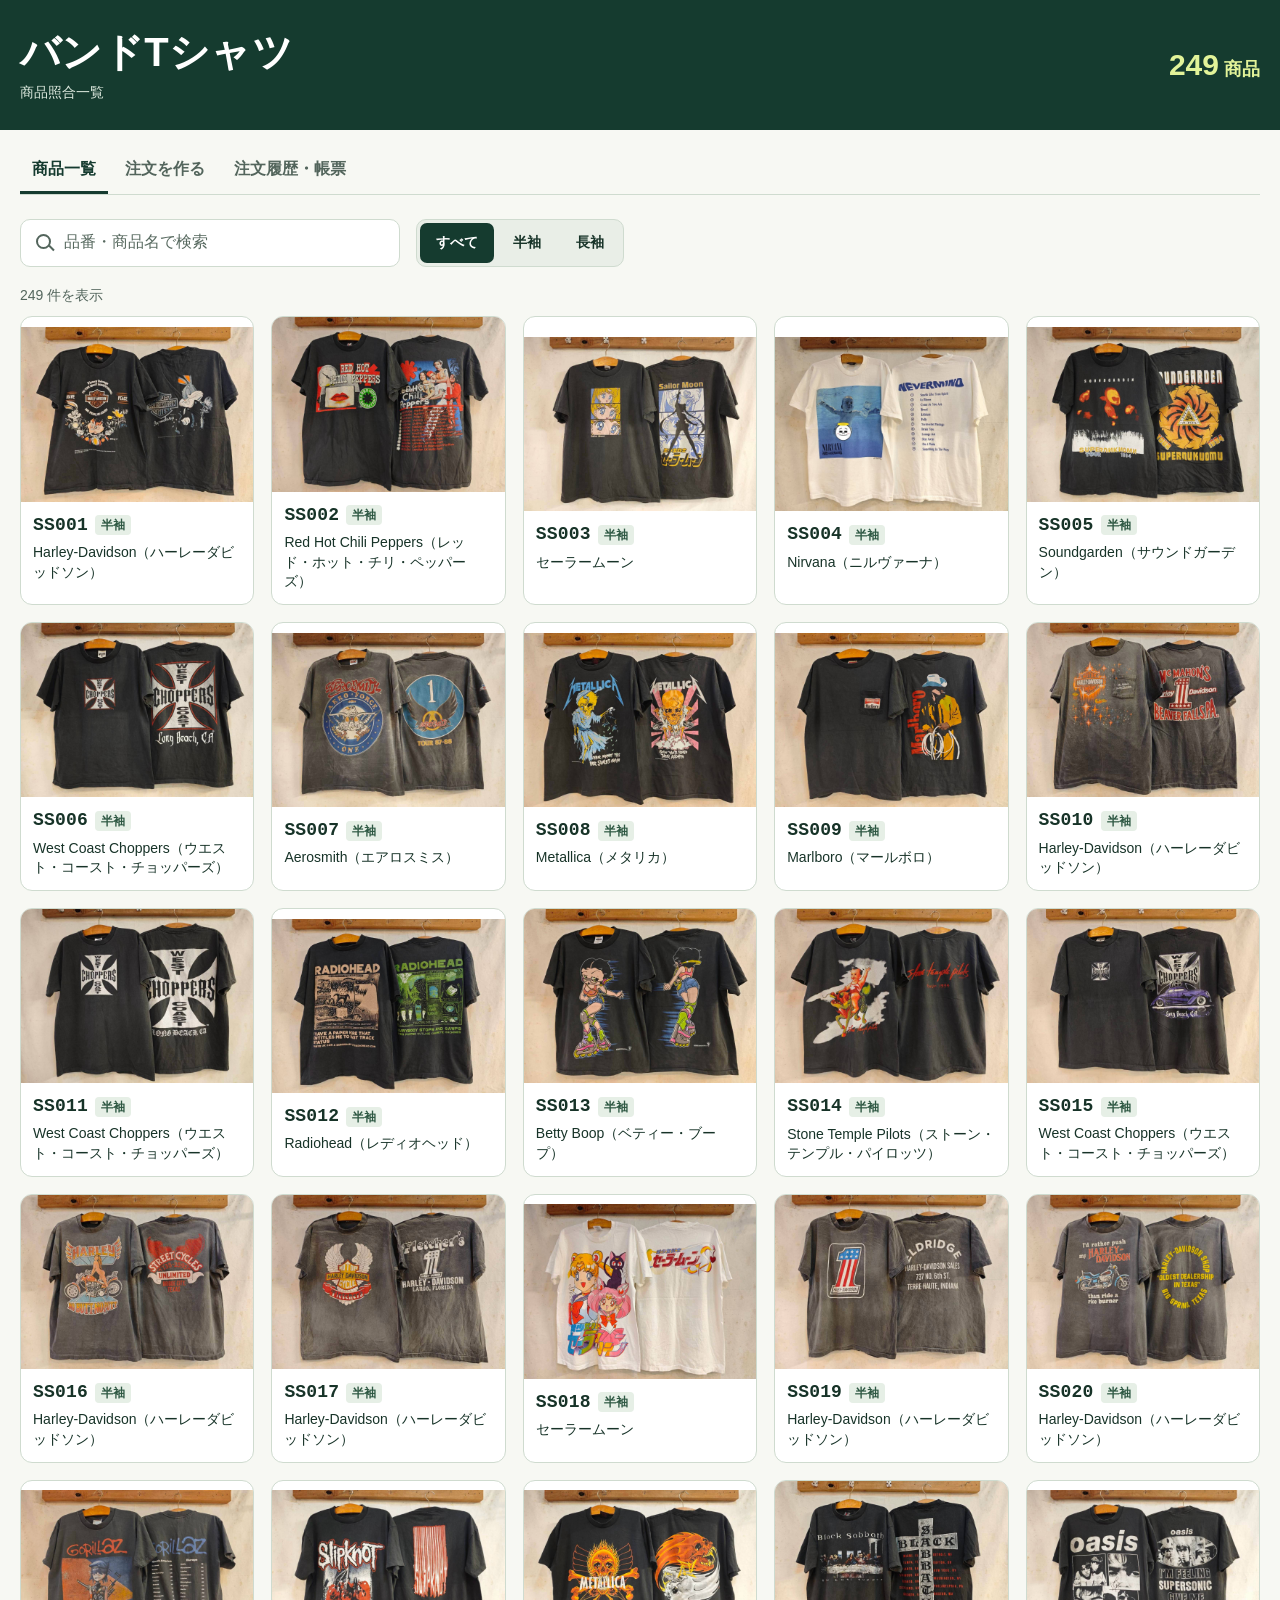
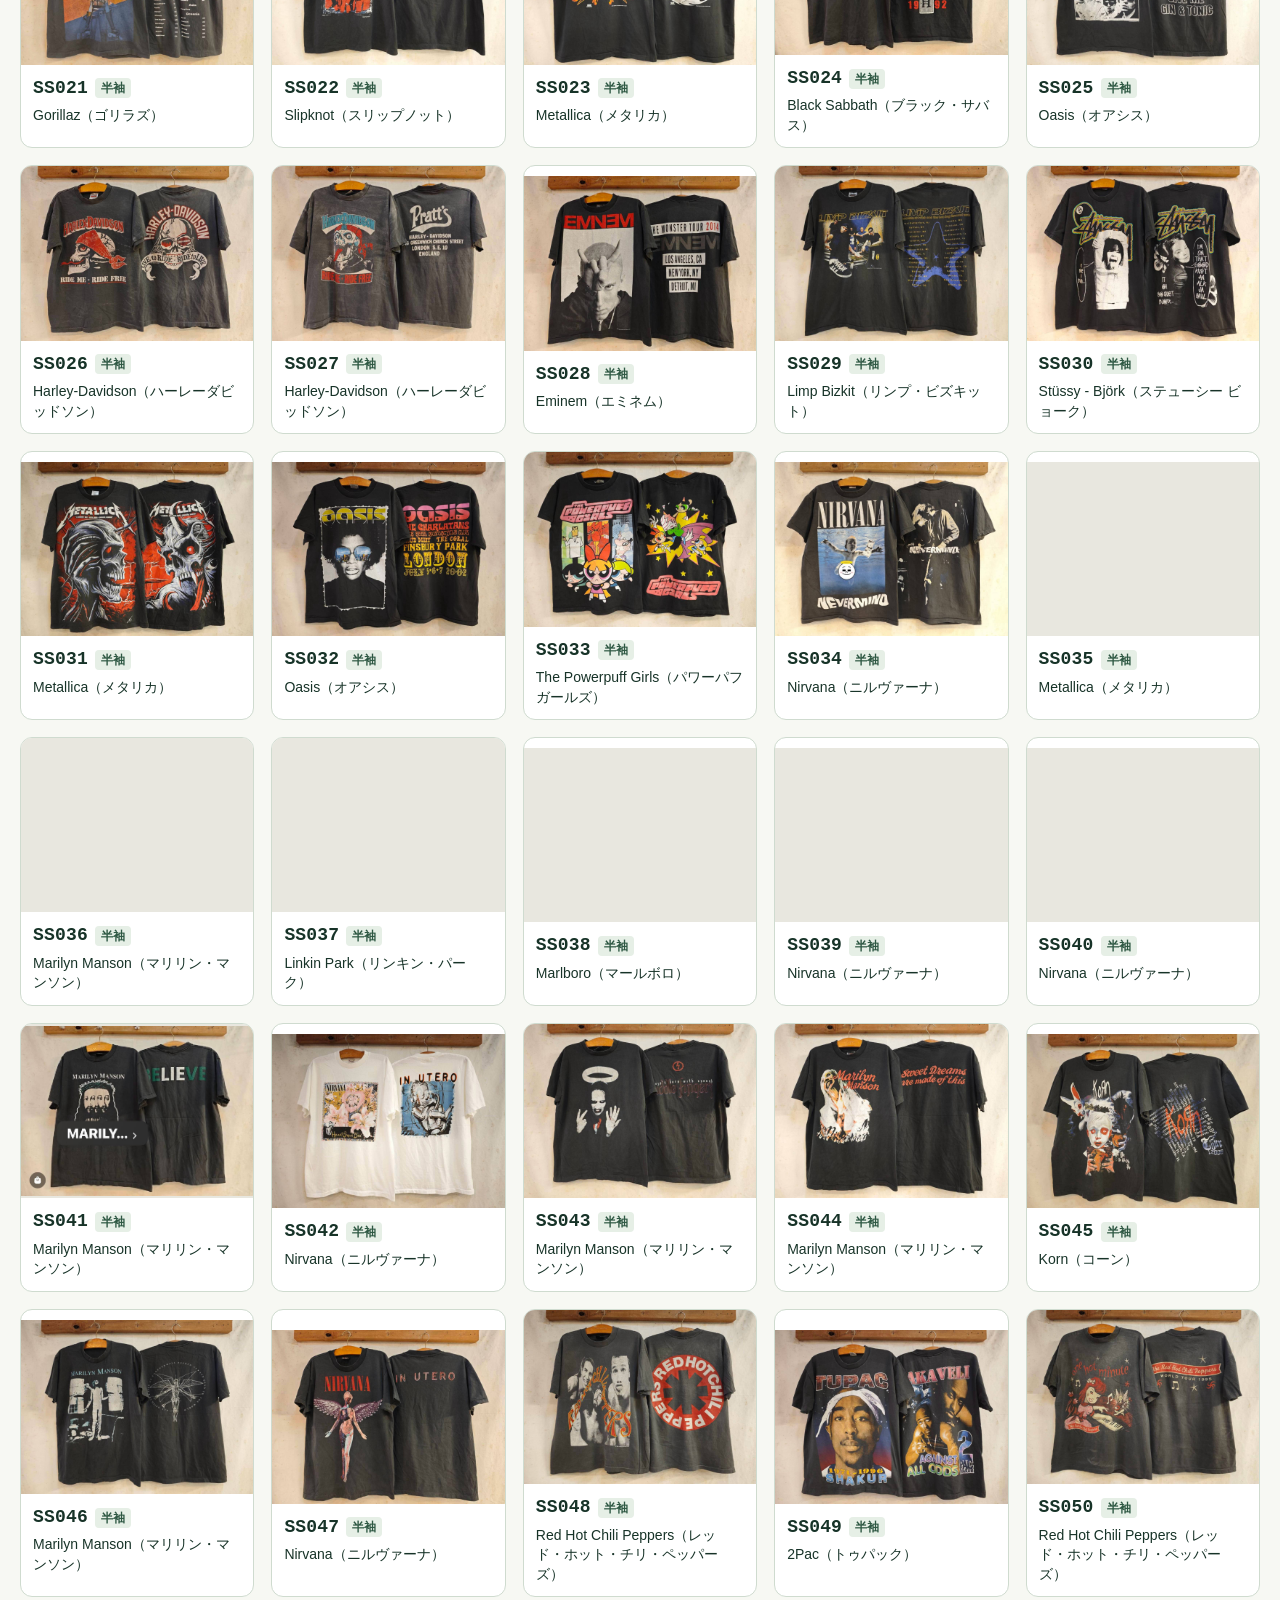
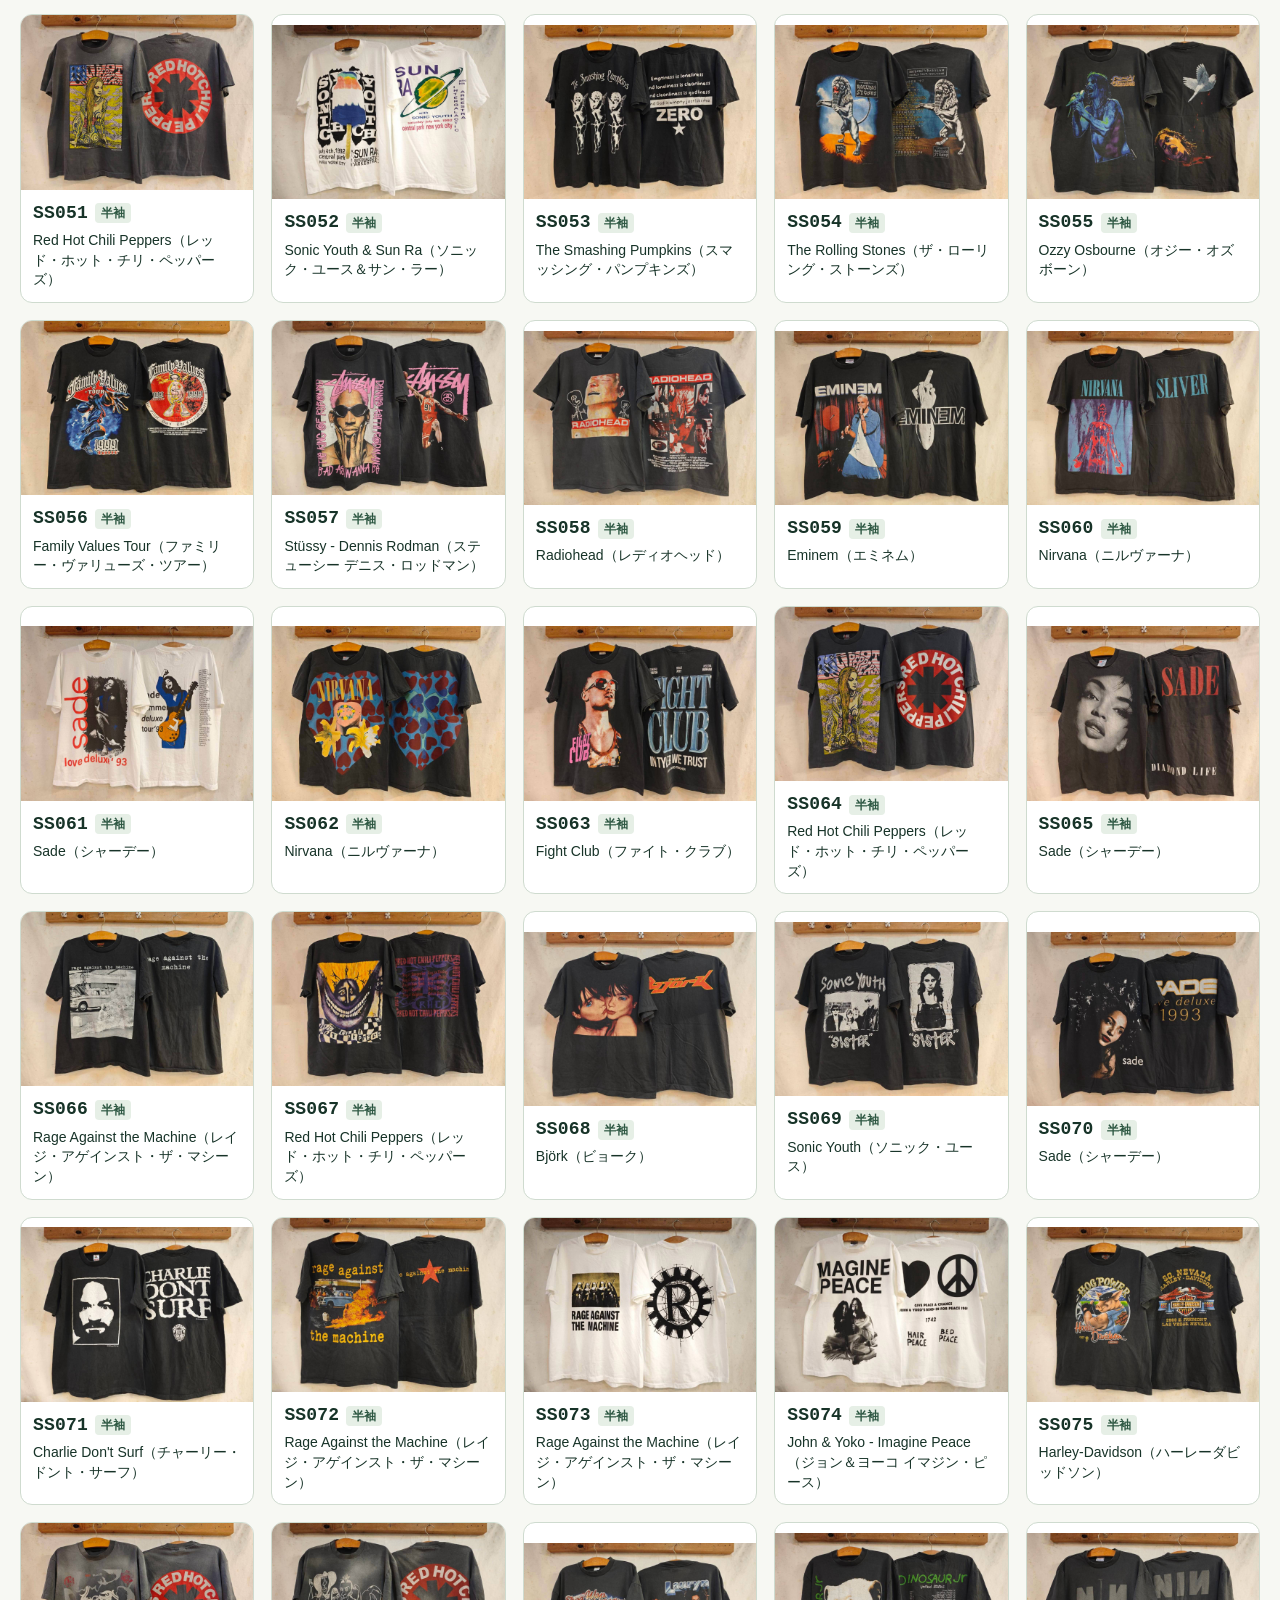
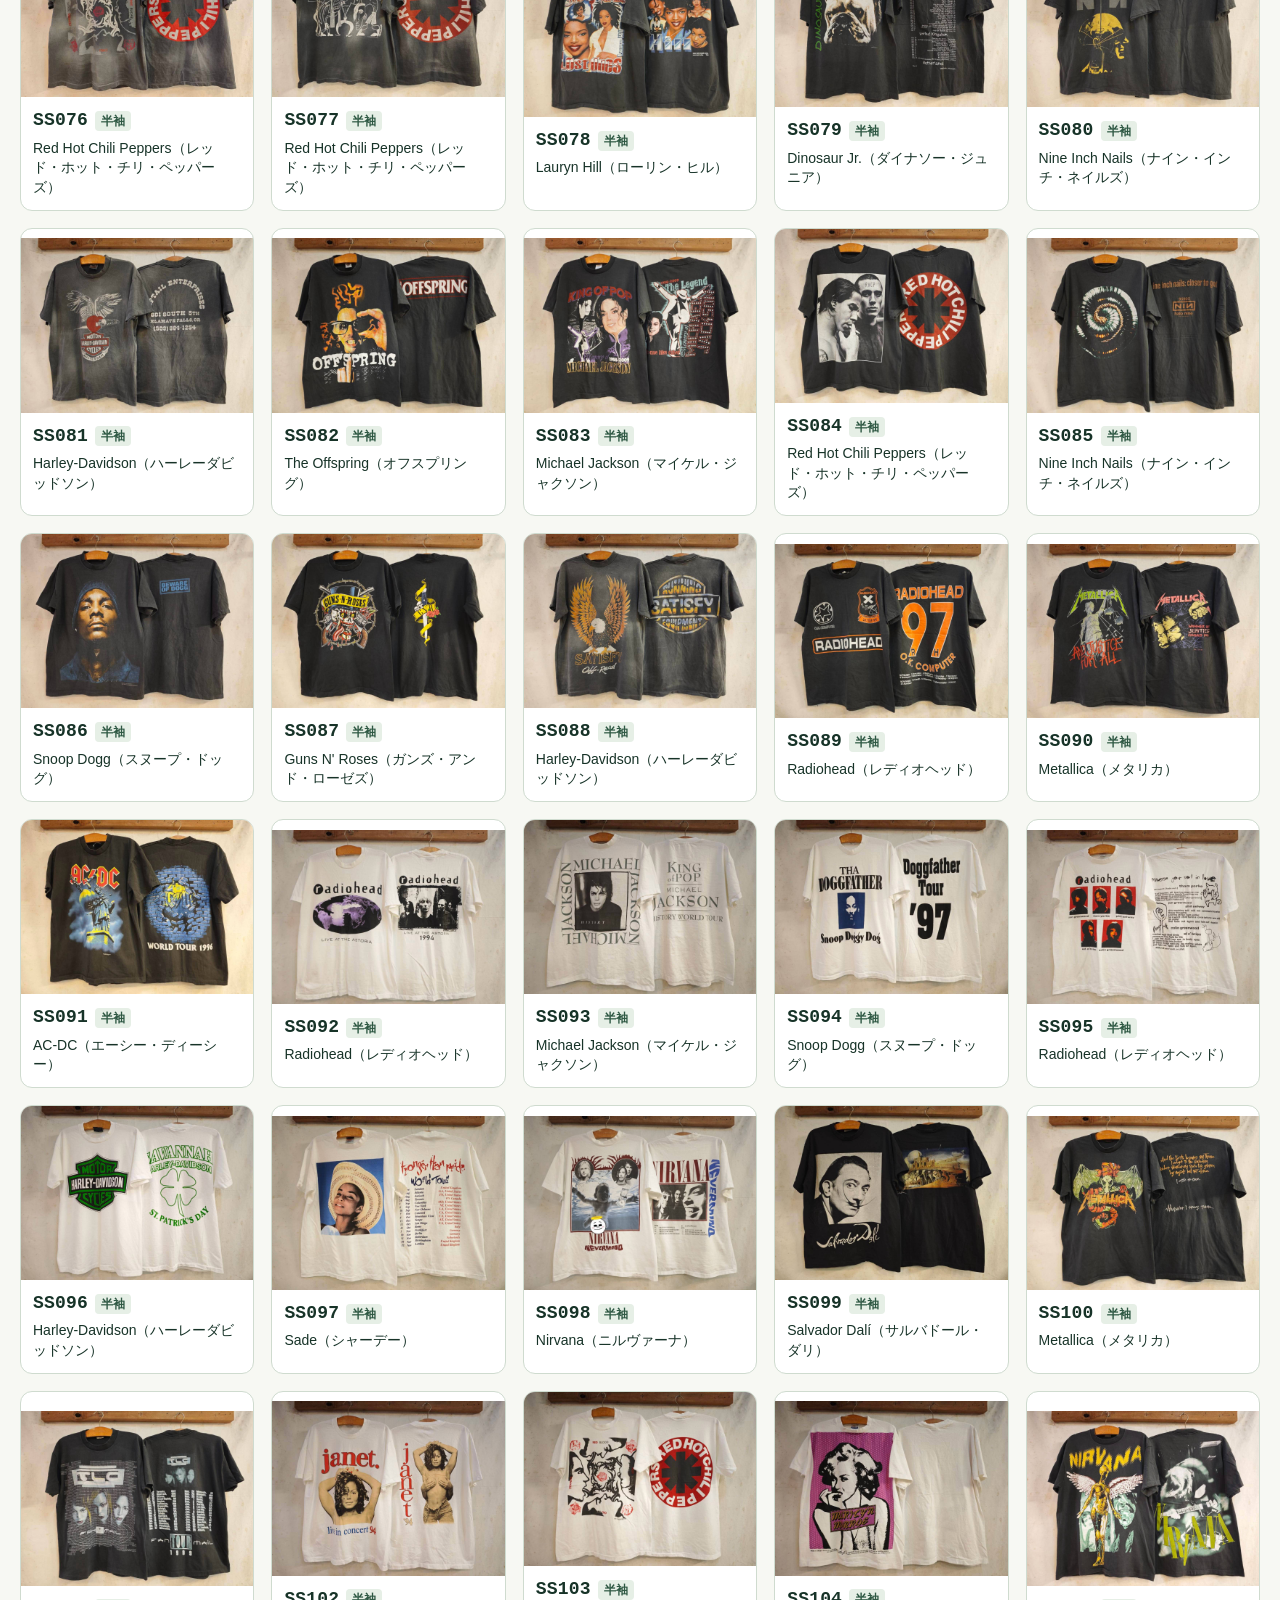
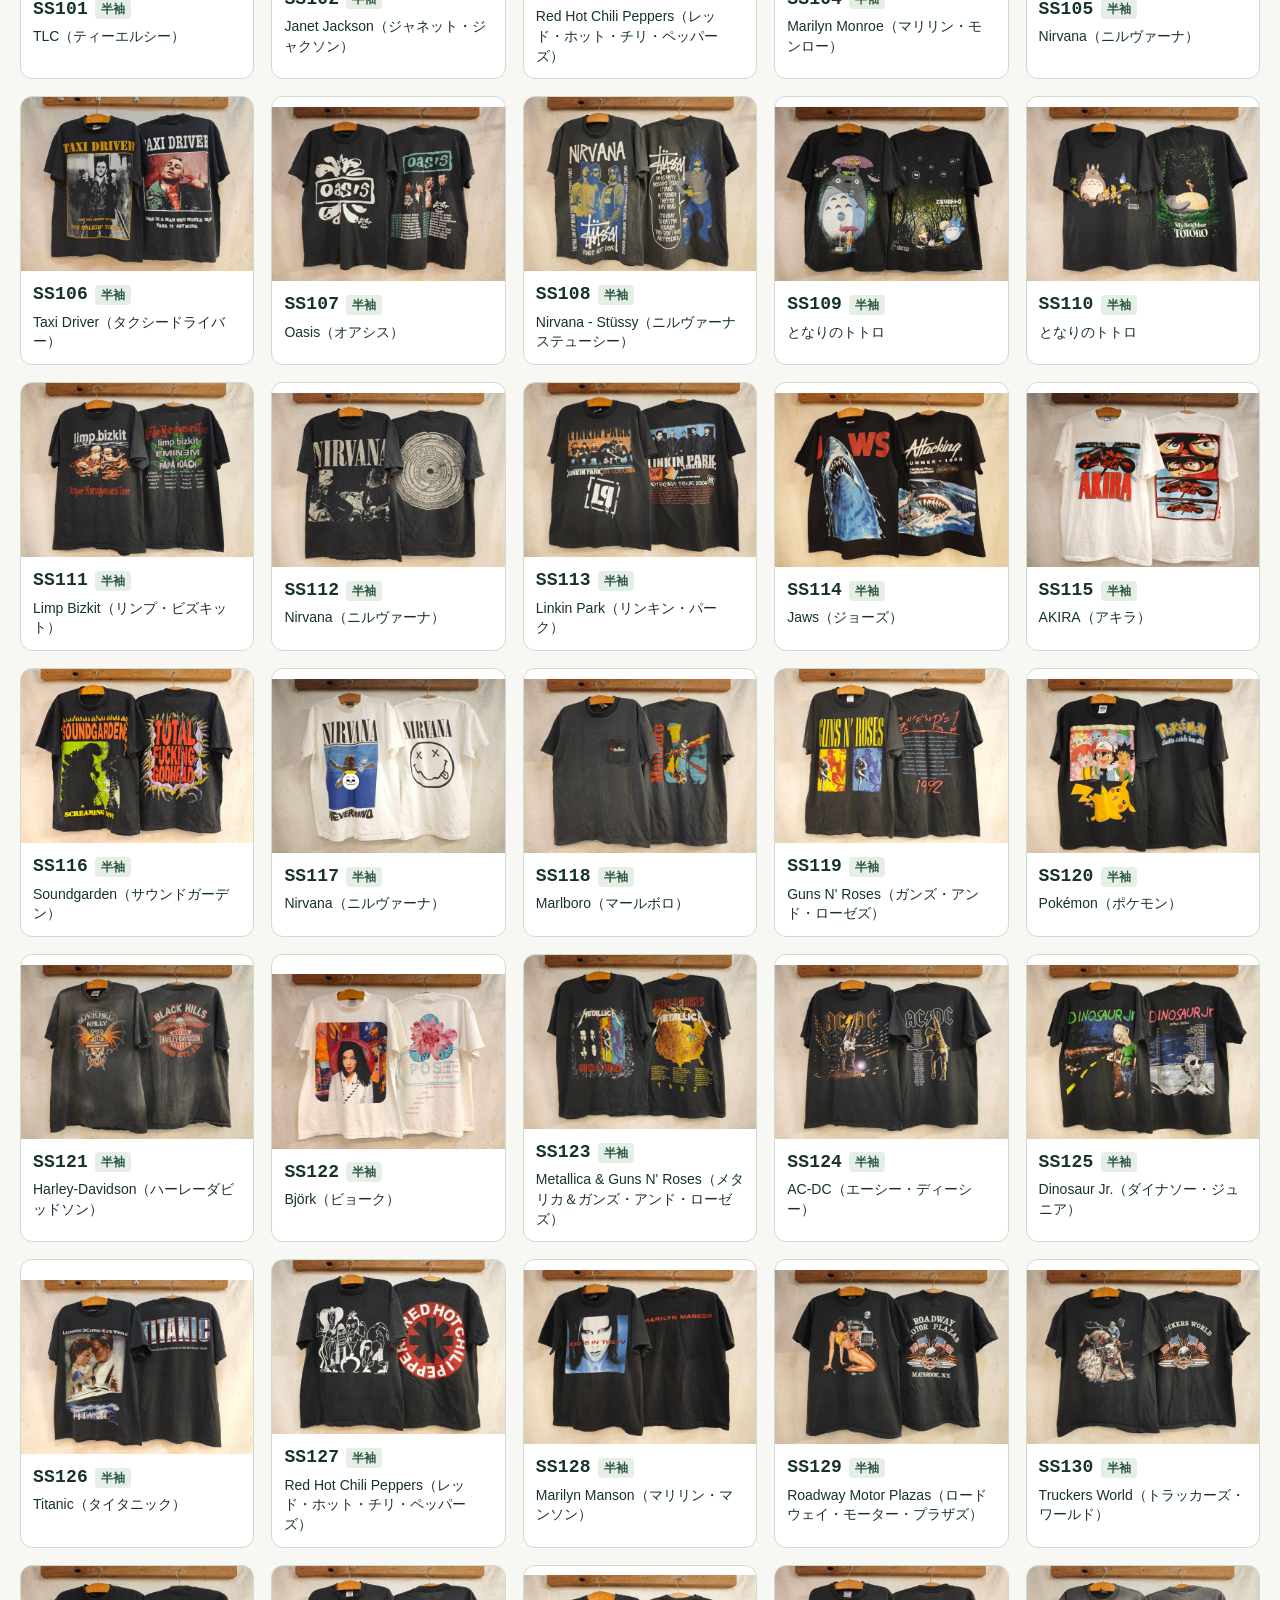
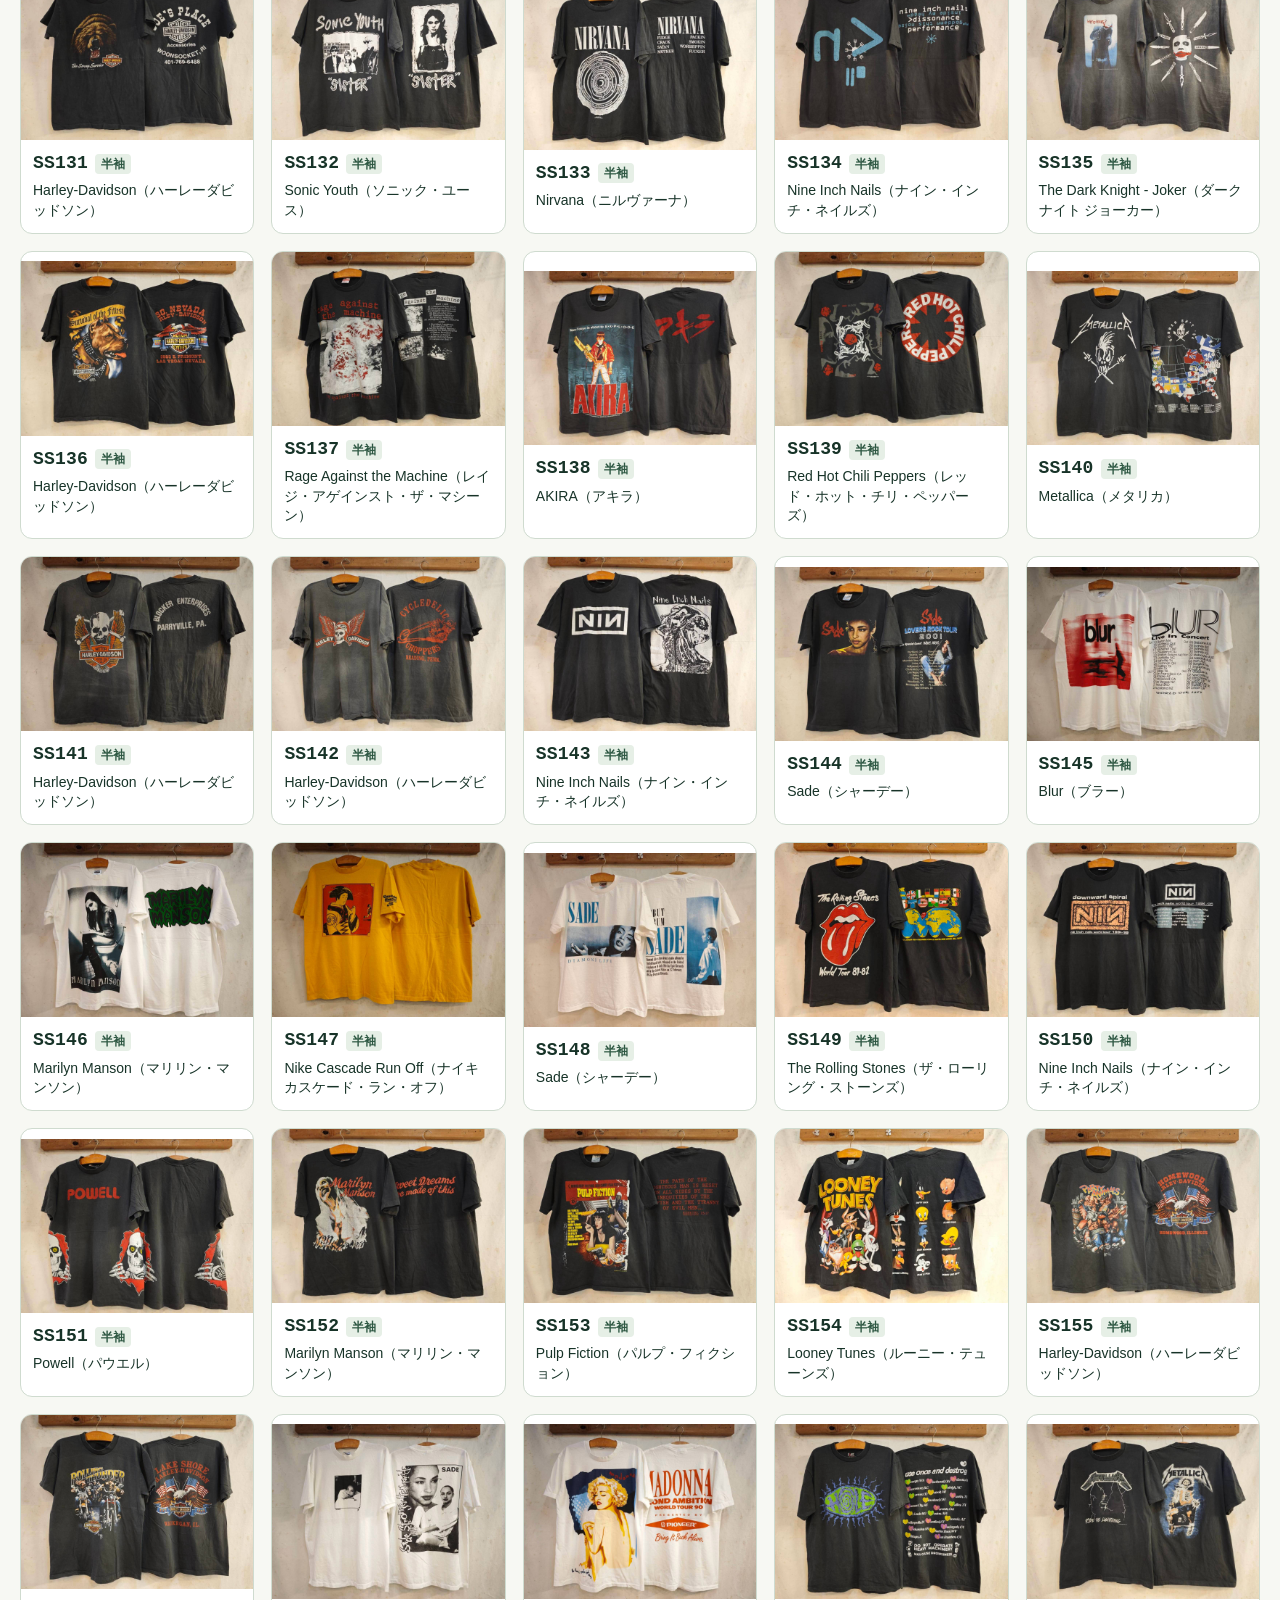
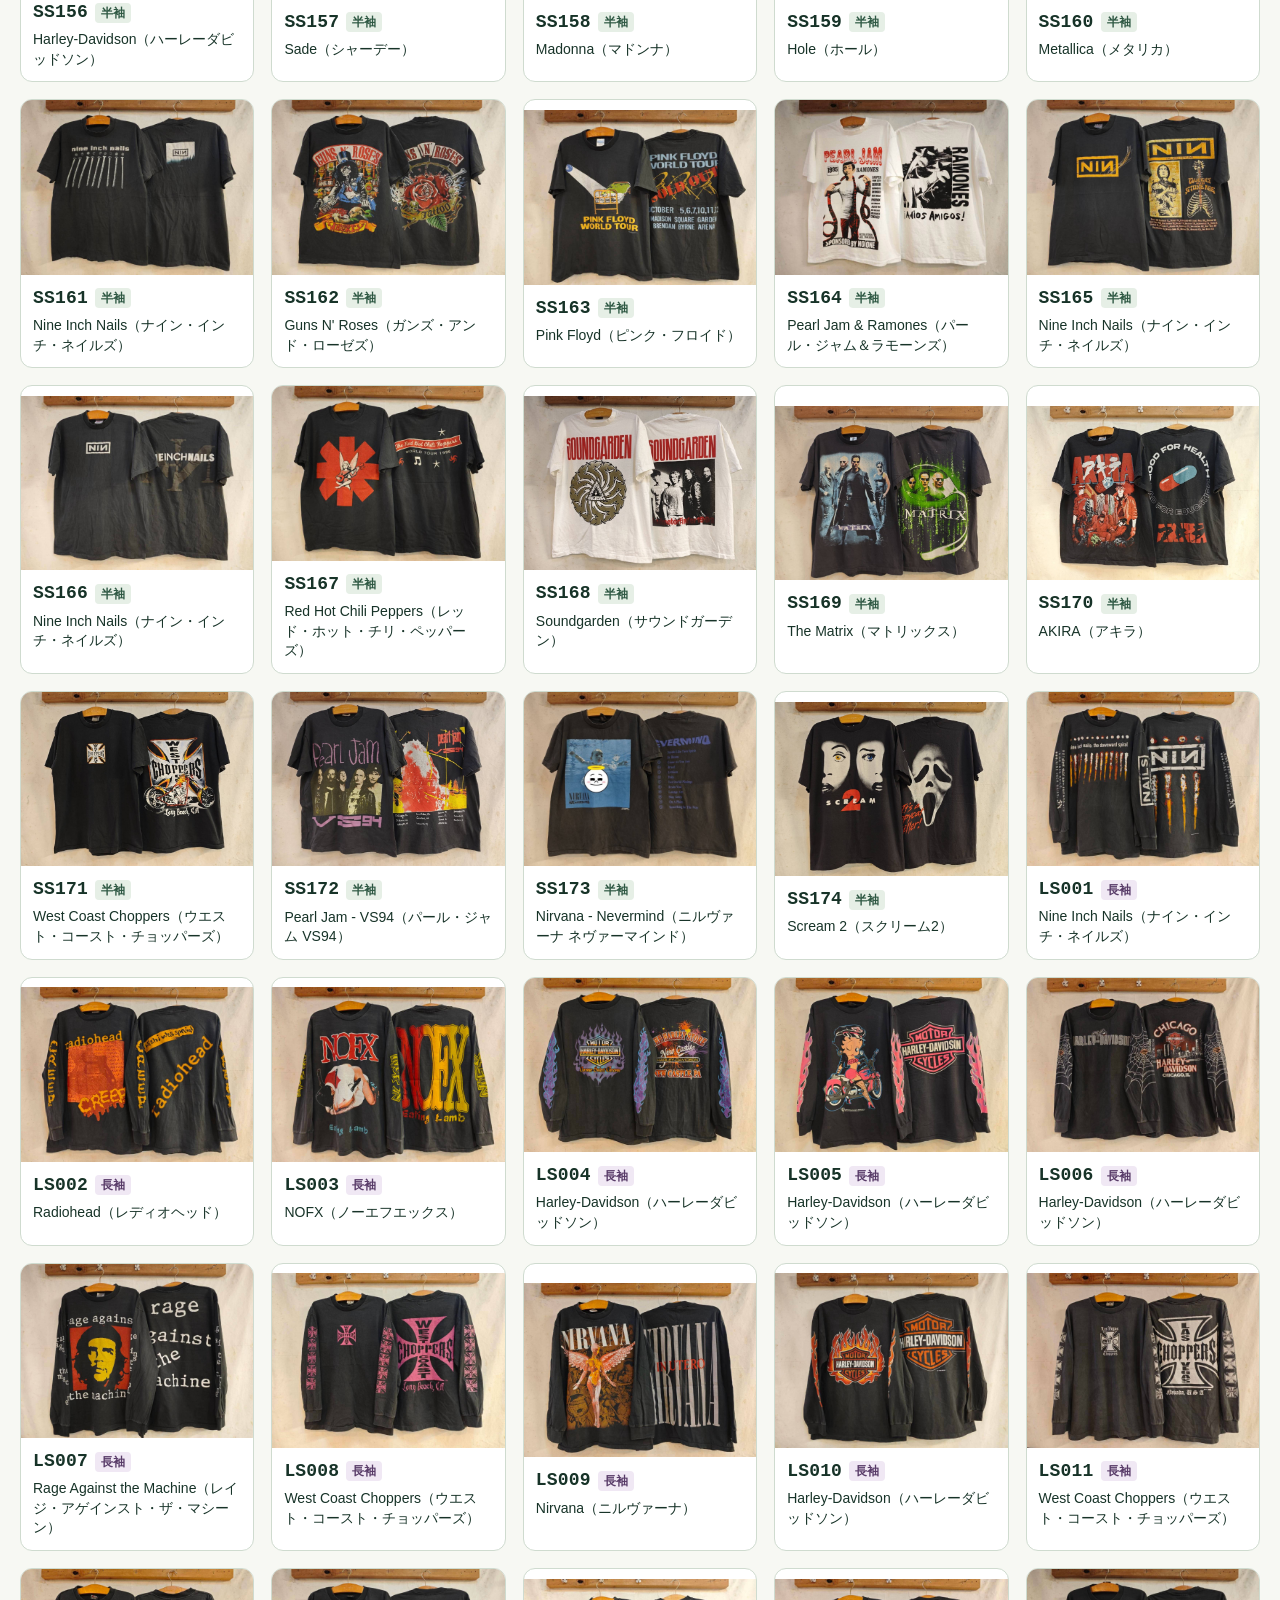
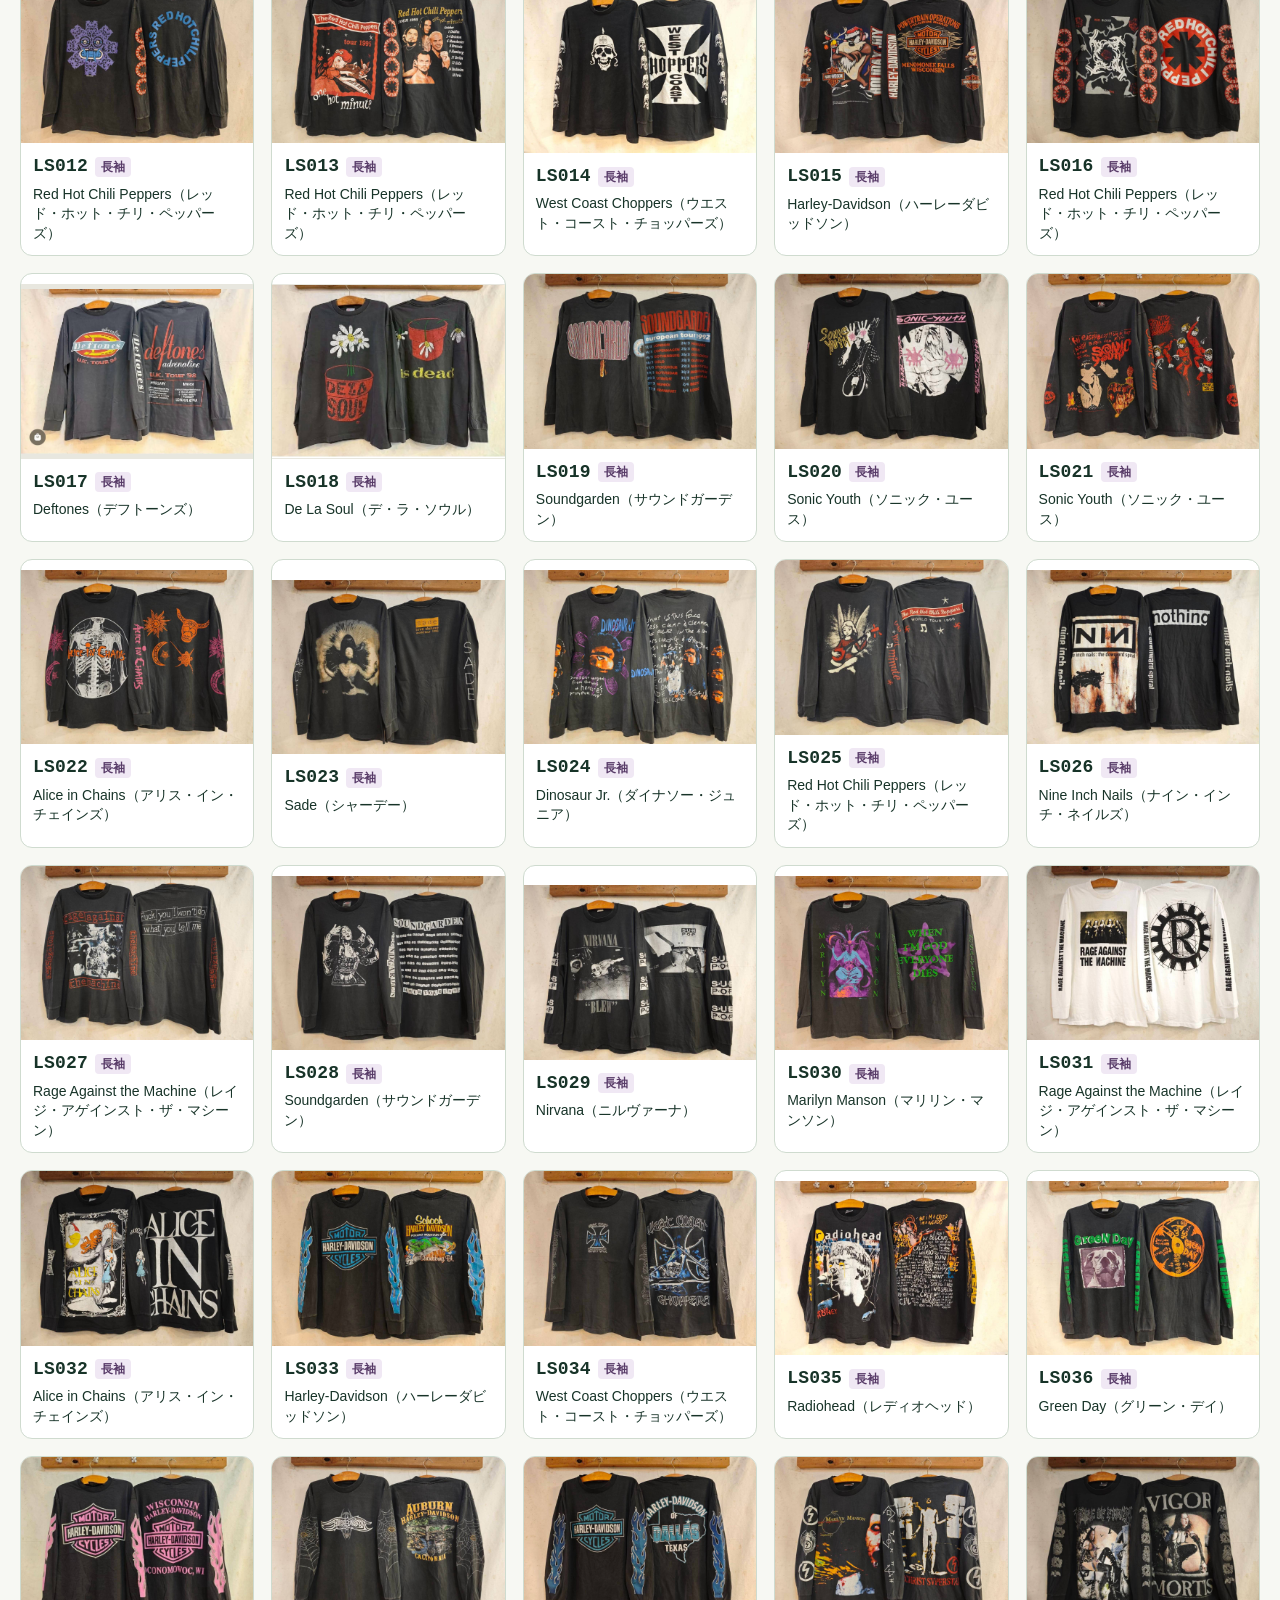
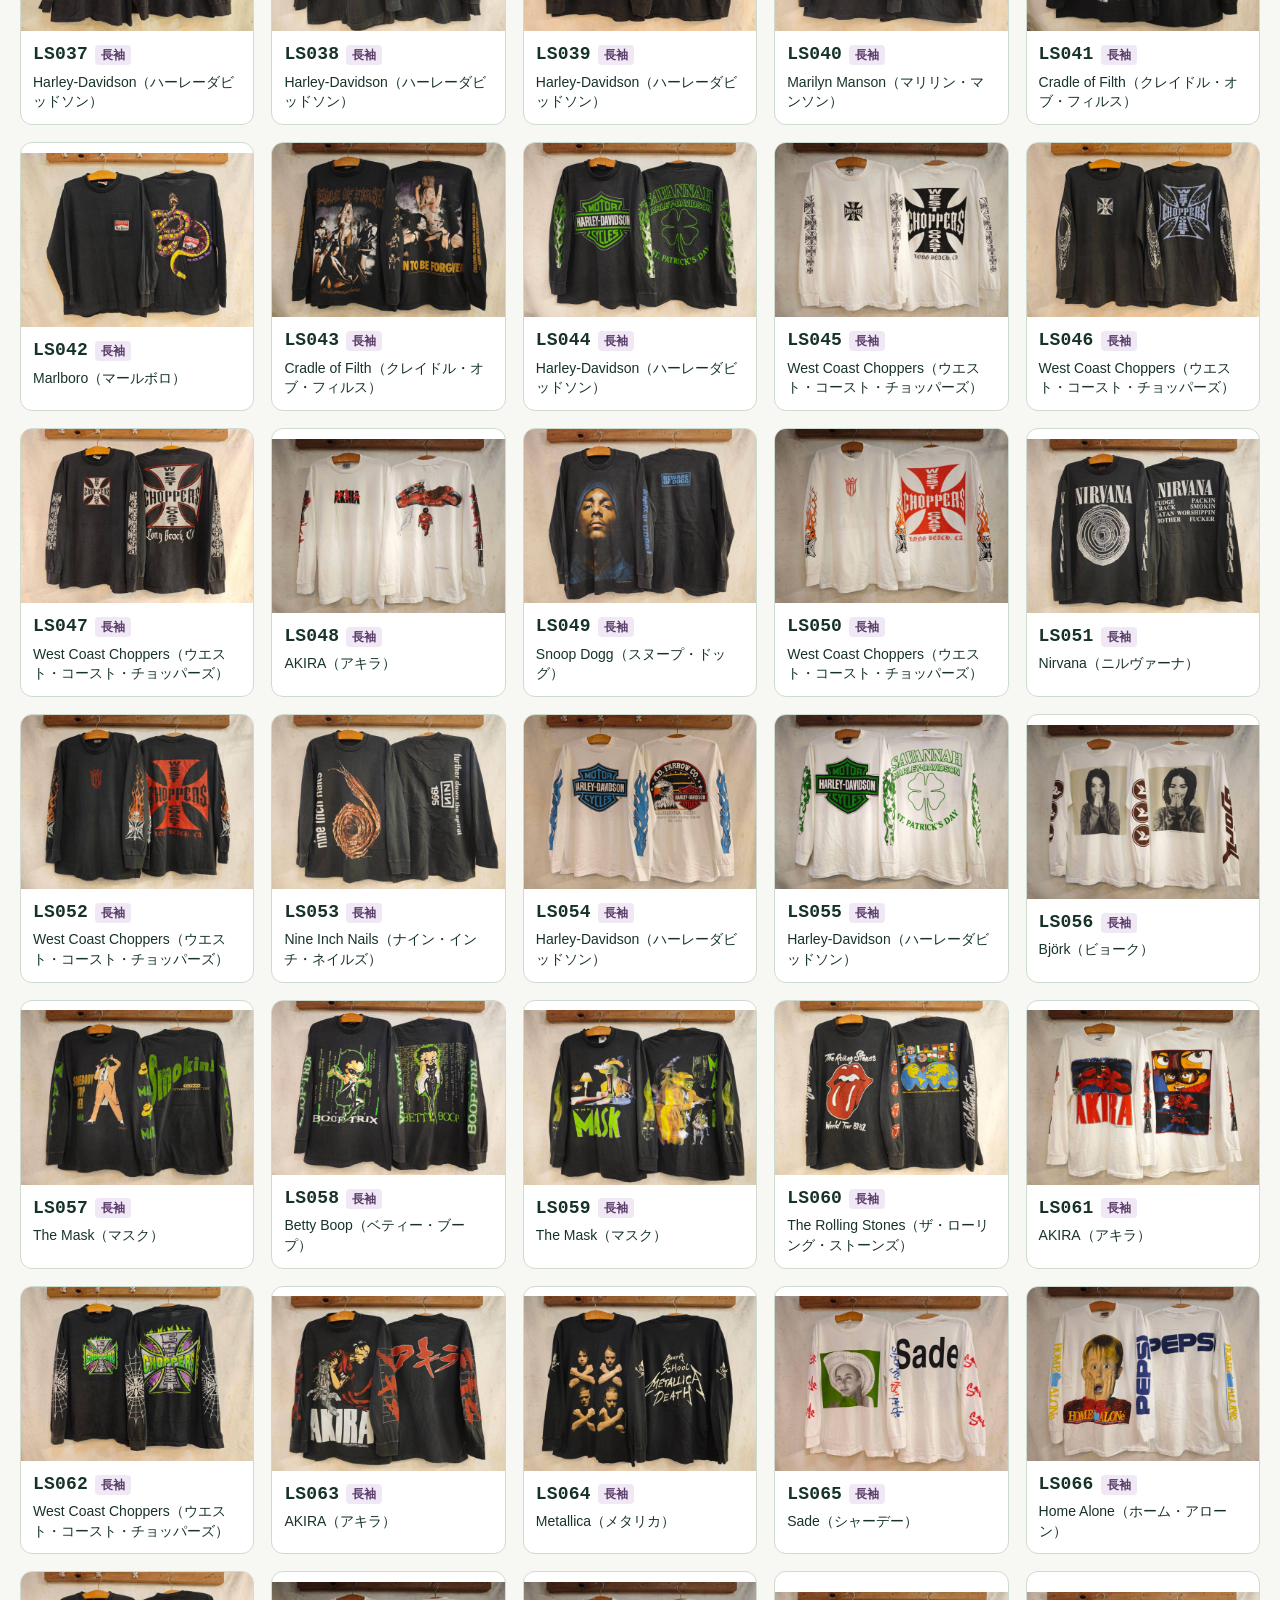
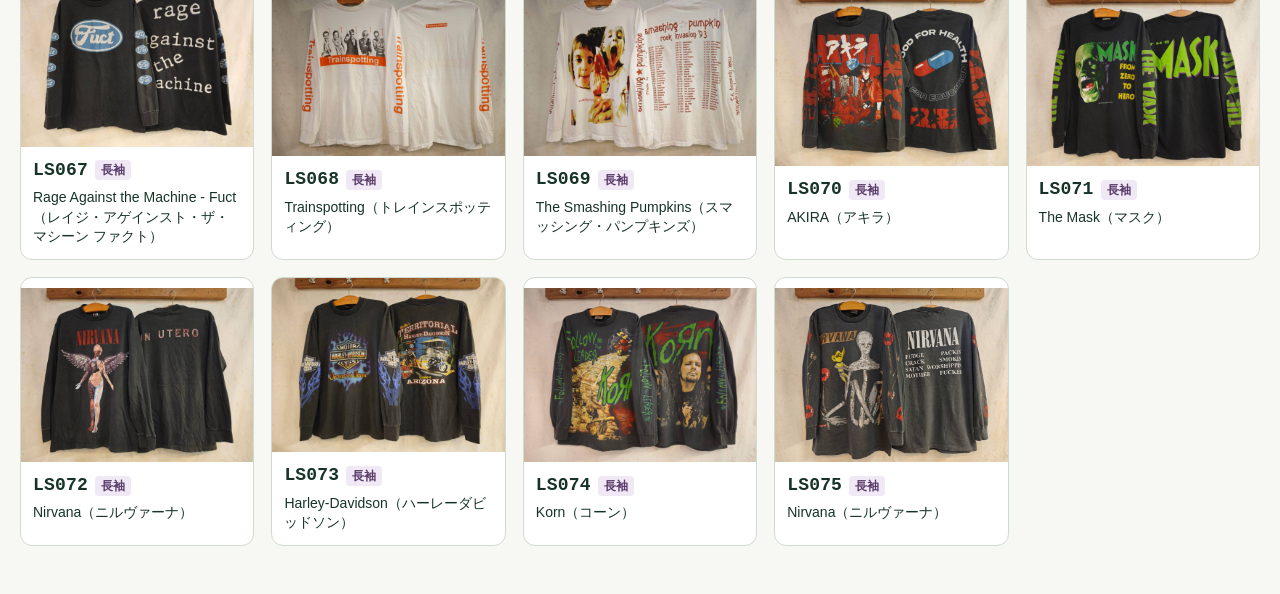
==== commit 136cf18b: "テスト注文から品番別の見積書・注文書・請求書を発行" ====
--- a/index.html
+++ b/index.html
@@ -93,21 +93,53 @@
 #order-message{position:fixed;z-index:3;bottom:70px;left:50%;transform:translateX(-50%);width:max-content;max-width:90%;padding:8px 12px;border-radius:8px;background:var(--deep);color:white}
 .form-error{color:#8d3129}
 @media(max-width:400px){.tabs button{padding:8px}.order-line{gap:6px;padding:7px}.order-line img{width:46px}}
+#print-documents{display:none}
+.document-sheet{border:1px solid var(--line);border-top:3px solid var(--deep);border-radius:4px;padding:clamp(12px,3vw,24px);margin:18px 0;background:white;color:var(--ink)}
+.document-sheet h2{font-size:22px;margin:2px 0 16px}
+.document-sheet>small,.document-facts dt,.invoice-line small,.line-cost small{color:var(--muted)}
+.document-facts,.doc-fields{display:grid;grid-template-columns:repeat(auto-fit,minmax(min(140px,100%),1fr));gap:10px}
+.document-facts{margin:0 0 20px}
+.document-facts>div{border-bottom:1px solid var(--line);padding:4px 0;min-width:0;overflow-wrap:anywhere}
+.document-facts dt{font-size:12px}
+.document-facts dd{margin:0;font-size:14px}
+.document-sheet h3,.invoice-form h3{font-size:16px;margin:16px 0 8px}
+.doc-line,.invoice-line{display:grid;grid-template-columns:60px minmax(0,1fr) auto;align-items:center;gap:10px;border:0;border-bottom:1px solid var(--line);border-radius:0;margin:0;padding:9px 0}
+.doc-line img,.invoice-line img{width:60px;height:55px;object-fit:contain;background:#f4f3ed}
+.line-cost{text-align:right;font-variant-numeric:tabular-nums}
+.line-cost small,.invoice-line small{display:block}
+.doc-total{padding:10px 12px;text-align:right;background:#e6efe6;border-top:2px solid var(--deep);font-weight:700;margin:12px 0}
+.doc-fields label{font-size:14px;color:var(--muted)}
+.doc-fields input{padding:7px 9px;min-width:0}
+.invoice-line .item-copy{overflow-wrap:anywhere}
+.invoice-qty{display:flex;gap:8px;align-items:center}.invoice-qty output{font-variant-numeric:tabular-nums}
+.invoice-qty button{width:44px;padding:0;touch-action:manipulation}
+.template-link{display:inline-flex;align-items:center;min-height:44px;font-size:14px;text-underline-offset:3px}
+@media(max-width:520px){.doc-line{grid-template-columns:48px minmax(0,1fr)}.doc-line img,.invoice-line img{width:48px}.doc-line .line-cost{grid-column:2;text-align:left;display:flex;gap:10px;flex-wrap:wrap;align-items:baseline}.invoice-line{grid-template-columns:48px minmax(0,1fr)}.invoice-qty{grid-column:1/-1;justify-content:flex-end}.invoice-qty strong{margin-left:auto}.order-actions .action{white-space:normal}}
 @media print{
  @page{size:A4 portrait;margin:12mm}
+ :root,body{background:#fff}
  body:has(#order-dialog[open]){overflow:visible}
  body:has(#order-dialog[open])> :not(#order-dialog){display:none!important}
  #order-dialog[open]{position:static;display:block;overflow:visible;width:100%;max-height:none;border:0;box-shadow:none;padding:0;margin:0}
  #order-dialog::backdrop{background:none}
  #order-dialog button,#order-dialog .order-actions{display:none!important}
  .order-line{break-inside:avoid}
+ body:has(#print-documents .document-sheet)>*{display:none!important}
+ body:has(#print-documents .document-sheet)>#print-documents{display:block!important}
+ #print-documents .document-sheet{border:0;border-top:2px solid var(--deep);border-radius:0;padding:0;margin:0;font-size:10pt}
+ #print-documents .document-sheet + .document-sheet{break-before:page}
+ #print-documents .document-facts{grid-template-columns:repeat(3,minmax(0,1fr))}
+ #print-documents .doc-line{display:grid;grid-template-columns:17mm 1fr auto;break-inside:avoid}
+ #print-documents .line-cost{display:block;grid-column:auto;text-align:right}
+ #print-documents .doc-total,#print-documents .document-facts{break-inside:avoid}
+ #print-documents h3{break-after:avoid}
 }
 </style>
 </head>
 <body>
 <header><div class="wrap"><div><h1>バンドTシャツ</h1><p>商品照合一覧</p></div><div class="inventory-count"><b>249</b> 商品</div></div></header>
 <main class="wrap">
-<nav class="tabs" aria-label="メニュー"><button data-view="catalog" aria-current="page">商品一覧</button><button data-view="create">注文を作る</button><button data-view="history">注文履歴</button></nav>
+<nav class="tabs" aria-label="メニュー"><button data-view="catalog" aria-current="page">商品一覧</button><button data-view="create">注文を作る</button><button data-view="history">注文履歴・帳票</button></nav>
 <p id="test-note" class="test-note" hidden>ここで作る注文はすべてテスト注文です。このブラウザに保存され、仕入先には送信されません。</p>
 <section id="catalog-view">
 <div class="tools">
@@ -368,9 +400,10 @@
 <p id="empty" hidden>該当する商品がありません。品番や袖丈を確認してください。</p>
 <button class="action primary" id="cart-bar" hidden>カートを確認</button>
 </section>
-<section id="history-view" hidden><h2>注文履歴</h2><p id="history-empty" class="results">このブラウザに保存したテスト注文はありません。</p><div id="history-list"></div></section>
+<section id="history-view" hidden><h2>注文履歴・帳票</h2><p id="history-empty" class="results">このブラウザに保存したテスト注文はありません。</p><div id="history-list"></div><a class="template-link" href="document-template.xlsx" download="帳票ひな型.xlsx">見積書・請求書のExcel雛形</a></section>
 <p id="order-message" role="status" hidden></p>
 </main>
+<div id="print-documents"></div>
 <dialog id="detail" aria-labelledby="detail-code" aria-describedby="detail-name">
 <div class="detail-head"><div><div class="meta"><h2 id="detail-code"></h2><span id="detail-sleeve" class="sleeve"></span></div><p id="detail-name"></p></div><button class="action" id="close" autofocus>閉じる</button></div>
 <img id="zoom" alt="">
@@ -541,6 +574,12 @@
     const db = await database();
     return read(db.transaction(store).objectStore(store).getAll());
   }
+  function unitPrice(code) { return code.startsWith('SS') ? 2000 : 2900; }
+  function issueDate(value = new Date()) {
+    const date = new Date(value);
+    return [date.getFullYear(),String(date.getMonth()+1).padStart(2,'0'),String(date.getDate()).padStart(2,'0')].join('-');
+  }
+  function yen(value) { return value.toLocaleString('ja-JP') + ' 円'; }
   function qtyTotal(lines) { return lines.reduce((sum, line) => sum + line.qty, 0); }
   function number(id) { return 'TEST-' + String(id).padStart(4,'0'); }
   function dateLabel(created) { return new Date(created).toLocaleString('ja-JP',{dateStyle:'short',timeStyle:'short'}); }
@@ -616,8 +655,7 @@
     get('#pick-back').hidden = get('#pick-save').hidden = !review;
     get('#pick-amount').hidden = !review;
     if (review) {
-      const unitPrice = selected.dataset.code.startsWith('SS') ? 2000 : 2900;
-      get('#pick-amount strong').textContent = (pickQty * unitPrice).toLocaleString('ja-JP') + ' 円';
+      get('#pick-amount strong').textContent = yen(pickQty * unitPrice(selected.dataset.code));
       get('#pick-save').textContent = previousQty ? 'カートの点数を更新' : 'カートに追加';
       if (previousQty) get('#pick-title').textContent = '変更内容の確認';
     }
@@ -694,12 +732,15 @@
       }));
       row.append(edit,remove); body.append(row);
     }
-    body.append(el('p','合計 ' + qtyTotal(draft) + ' 点'));
+    const total = draft.reduce((sum,line) => sum + line.qty * unitPrice(line.code),0);
+    body.append(el('p','合計 ' + qtyTotal(draft) + ' 点　' + yen(total),'doc-total'));
+    const contacts = contactFields({});
+    body.append(contacts.group);
     body.append(el('p','この端末にテスト注文として保存します。仕入先への送信はありません。','test-note'));
     const save = action('テスト注文を確定',() => run(async () => {
       save.disabled = true; save.textContent = '保存中…';
       try {
-        const order = await checkout(draft);
+        const order = await checkout(draft,contacts.values());
         await changeView('history');
         await showOrder(order);
       } finally { save.disabled = false; save.textContent = 'テスト注文を確定'; }
@@ -707,7 +748,7 @@
     body.append(save);
   }
   // 注文時の写真を端末に保存する。画像が差し替わっても履歴は同じ写真を使う。
-  async function checkout(lines) {
+  async function checkout(lines,contacts) {
     if (!lines.length) throw new Error('商品を選んでください。');
     const db = await database();
     const photos = new Map();
@@ -724,7 +765,9 @@
     const tx = db.transaction(['orders','draft','photos'],'readwrite');
     const done = completed(tx);
     const current = tx.objectStore('draft').getAll();
-    const order = {type:'test',created:new Date().toISOString(),items:lines,total:qtyTotal(lines)};
+    const created = new Date().toISOString();
+    const items = lines.map(item => ({...item, unitPrice:unitPrice(item.code)}));
+    const order = {type:'test',created, date:issueDate(created), ...contacts, items,total:qtyTotal(items)};
     current.onsuccess = () => {
       if (JSON.stringify(current.result) !== JSON.stringify(lines)) { tx.abort(); return; }
       photos.forEach((bytes,key) => tx.objectStore('photos').put(bytes,key));
@@ -738,27 +781,211 @@
     draft = []; updateBar();
     return order;
   }
+    function field(label, type, value) {
+    const wrap = el('label',label);
+    const input = el('input');
+    input.type = type;
+    input.value = value || '';
+    if (type === 'text') input.maxLength = 120;
+    wrap.append(input);
+    return {wrap,input};
+  }
+
+  function contactFields(data) {
+    const group = el('div',undefined,'doc-fields');
+    const to = field('宛名（任意）','text',data.recipient);
+    const from = field('発行者（任意）','text',data.issuer);
+    group.append(to.wrap,from.wrap);
+    return {group, values:() => ({recipient:to.input.value.trim(),issuer:from.input.value.trim()})};
+  }
+
+  function templateLink() {
+    const link = el('a','Excel雛形をダウンロード','template-link');
+    link.href = 'document-template.xlsx';
+    link.download = '帳票ひな型.xlsx';
+    return link;
+  }
+
+  function docNumber(prefix,id) { return prefix + '-TEST-' + String(id).padStart(4,'0'); }
+  function orderDate(order) { return order.date || issueDate(order.created); }
+  function pricedItems(order) {
+    return order.items.map(line => ({...line,unitPrice:line.unitPrice ?? unitPrice(line.code)}));
+  }
+  function amount(lines) { return lines.reduce((sum,line) => sum + line.qty * line.unitPrice,0); }
+
+  async function documentPhotos(order) {
+    const db = await database();
+    const aliases = JSON.parse(get('#previous-photos').textContent);
+    const photos = new Map();
+    for (const src of new Set(order.items.map(item => item.image))) {
+      const stored = await read(db.transaction('photos').objectStore('photos').get(src));
+      const blob = stored instanceof ArrayBuffer ? new Blob([stored],{type:'image/jpeg'}) : stored;
+      const url = blob ? URL.createObjectURL(blob) : src;
+      if (blob) photoURLs.push(url);
+      photos.set(src,{url,fallback:blob ? null : aliases[src]});
+    }
+    return photos;
+  }
+
+  function documentPhoto(item, photos) {
+    const {url,fallback} = photos.get(item.image);
+    const img = el('img');
+    img.alt = item.code + ' の商品写真';
+    if (fallback) img.addEventListener('error',() => { img.src = fallback; },{once:true});
+    img.src = url;
+    return img;
+  }
+
+  function fact(list,label,value) {
+    const entry = el('div');
+    entry.append(el('dt',label),el('dd',value || '—'));
+    list.append(entry);
+  }
+
+  function sheet(title, order, lines, photos, invoice) {
+    const page = el('article',undefined,'document-sheet');
+    const date = invoice?.date || orderDate(order);
+    const contacts = invoice || order;
+    const facts = el('dl',undefined,'document-facts');
+    fact(facts,'注文番号',number(order.id));
+    fact(facts,'見積番号',docNumber('QT',order.id));
+    if (invoice) fact(facts,'請求番号',docNumber('INV',order.id));
+    fact(facts,'発行日',date);
+    fact(facts,'宛名',contacts.recipient);
+    fact(facts,'発行者',contacts.issuer);
+    page.append(el('small','テスト注文'),el('h2',title),facts);
+    const list = el('div',undefined,'document-items');
+    for (const item of lines) {
+      const row = el('div',undefined,'doc-line order-line');
+      const copy = el('div',undefined,'item-copy');
+      copy.append(el('strong',item.code),el('small',item.name),el('small',(invoice ? '請求日 ' : '注文日 ') + date));
+      const cost = el('div',undefined,'line-cost');
+      cost.append(el('small',item.qty.toLocaleString('ja-JP') + ' 点 × ' + yen(item.unitPrice)),
+                  el('strong','小計 ' + yen(item.qty * item.unitPrice)));
+      row.append(documentPhoto(item,photos),copy,cost);
+      list.append(row);
+    }
+    page.append(el('h3','商品明細'),list,el('p','合計 ' + qtyTotal(lines).toLocaleString('ja-JP') + ' 点　' + yen(amount(lines)),'doc-total'));
+    return page;
+  }
+
+  function preparePrint() {
+    const target = get('#print-documents');
+    target.replaceChildren(...Array.from(body.querySelectorAll('.document-sheet'),node => node.cloneNode(true)));
+  }
+  window.addEventListener('beforeprint',preparePrint);
+  function printDocuments() {
+    preparePrint();
+    window.print();
+  }
+  // Safari の印刷プレビューを閉じた後も、画面では元の帳票を使う。
+  window.addEventListener('afterprint',() => get('#print-documents').replaceChildren());
+
+  function docActions() {
+    const actions = el('div',undefined,'order-actions');
+    body.append(actions);
+    return actions;
+  }
+
   async function showOrder(order) {
     panel('テスト注文 ' + number(order.id));
-    body.append(el('p',dateLabel(order.created) + '　合計 ' + order.total + ' 点'));
+    const photos = await documentPhotos(order);
+    const actions = docActions();
+    actions.append(action('見積書・注文書をPDF保存／印刷',printDocuments,true),
+      action(order.invoice ? '請求書を開く' : '請求書を作成',() => run(() =>
+        order.invoice ? showInvoice(order) : editInvoice(order))),templateLink());
+    const lines = pricedItems(order);
+    body.append(sheet('見積書',order,lines,photos),sheet('注文書（写真付き注文リスト）',order,lines,photos));
+  }
+
+  async function showInvoice(order) {
+    panel('請求書 ' + docNumber('INV',order.id));
+    const photos = await documentPhotos(order);
+    docActions().append(action('請求書をPDF保存／印刷',printDocuments,true),
+      action('見積書・注文書へ',() => run(() => showOrder(order))),templateLink());
+    const billed = new Map(order.invoice.items.map(line => [line.code,line]));
+    const lines = pricedItems(order).filter(line => billed.has(line.code)).map(line => ({...line,...billed.get(line.code)}));
+    body.append(sheet('請求書',order,lines,photos,order.invoice));
+  }
+
+  async function saveInvoice(order,invoice) {
     const db = await database();
-    const photoAliases = JSON.parse(get('#previous-photos').textContent);
-    for (const item of order.items) {
-      const stored = await read(db.transaction('photos').objectStore('photos').get(item.image));
-      const blob = stored instanceof ArrayBuffer ? new Blob([stored], {type:'image/jpeg'}) : stored;
-      const url = blob ? URL.createObjectURL(blob) : item.image;
-      if (blob) photoURLs.push(url);
-      const row = productLine(item,url);
-      if (!blob && photoAliases[item.image]) {
-        const img = row.querySelector('img');
-        img.addEventListener('error', () => { img.src = photoAliases[item.image]; }, {once:true});
+    const tx = db.transaction('orders','readwrite');
+    const done = completed(tx);
+    const store = tx.objectStore('orders');
+    const request = store.get(order.id);
+    let latest;
+    request.onsuccess = () => {
+      latest = request.result;
+      if (!latest) { tx.abort(); return; }
+      if (!latest.invoice) {
+        latest.invoice = invoice;
+        store.put(latest);
       }
-      body.append(row);
+    };
+    await done;
+    return latest;
+  }
+
+  async function editInvoice(order) {
+    panel('請求書を作成');
+    const photos = await documentPhotos(order);
+    const lines = pricedItems(order);
+    body.append(el('p','注文 ' + number(order.id) + ' ／ 見積 ' + docNumber('QT',order.id),'results'));
+    const form = el('form',undefined,'invoice-form');
+    const contacts = contactFields(order);
+    const date = field('請求書の発行日','date',issueDate());
+    date.input.required = true;
+    contacts.group.append(date.wrap);
+    form.append(contacts.group,el('h3','請求する商品'));
+    const total = el('p',undefined,'doc-total');
+    const save = el('button','テスト請求書を発行','action primary');
+    save.type = 'submit';
+    const updateTotal = () => {
+      total.textContent = '請求合計 ' + qtyTotal(lines).toLocaleString('ja-JP') + ' 点　' + yen(amount(lines));
+      save.disabled = !qtyTotal(lines);
+    };
+    for (const line of lines) {
+      const row = el('div',undefined,'invoice-line');
+      const copy = el('div',undefined,'item-copy');
+      copy.append(el('strong',line.code),el('small',line.name),el('small','単価 ' + yen(line.unitPrice)));
+      const controls = el('div',undefined,'invoice-qty');
+      const count = el('output');
+      const sub = el('strong');
+      const limit = line.qty;
+      const adjust = delta => { line.qty += delta; render(); updateTotal(); };
+      const minus = action('−',() => adjust(-1));
+      const plus = action('＋',() => adjust(1));
+      minus.setAttribute('aria-label',line.code + ' の請求点数を減らす');
+      plus.setAttribute('aria-label',line.code + ' の請求点数を増やす');
+      function render() {
+        count.value = line.qty + ' 点';
+        sub.textContent = yen(line.qty * line.unitPrice);
+        minus.disabled = line.qty === 0;
+        plus.disabled = line.qty === limit;
+      }
+      controls.append(minus,count,plus,sub);
+      row.append(documentPhoto(line,photos),copy,controls);
+      form.append(row);
+      render();
     }
-    const buttons = el('div',undefined,'order-actions');
-    buttons.append(action('印刷・PDF保存',() => window.print()));
-    body.append(buttons);
-  }
+    updateTotal();
+    const actions = el('div',undefined,'order-actions');
+    actions.append(save,action('見積書・注文書に戻る',() => run(() => showOrder(order))));
+    form.append(total,actions);
+    form.onsubmit = event => {
+      event.preventDefault();
+      if (!date.input.value || !qtyTotal(lines)) return;
+      run(async () => {
+        const items = lines.filter(line => line.qty > 0).map(({code,qty,unitPrice}) => ({code,qty,unitPrice}));
+        const latest = await saveInvoice(order,{date:date.input.value,...contacts.values(),items});
+        await history();
+        await showInvoice(latest);
+      });
+    };
+    body.append(form);
+  }
+
   async function history() {
     const list = get('#history-list');
     const orders = await all('orders');
@@ -768,6 +995,7 @@
       const btn = el('button',undefined,'history-row');
       const label = el('span','テスト注文 ' + number(order.id));
       label.append(el('small',dateLabel(order.created)));
+      label.append(el('small',order.invoice ? '見積書・注文書・請求書' : '見積書・注文書'));
       btn.append(label,el('strong',order.total + ' 点　›'));
       btn.onclick = () => run(() => showOrder(order));
       list.append(btn);
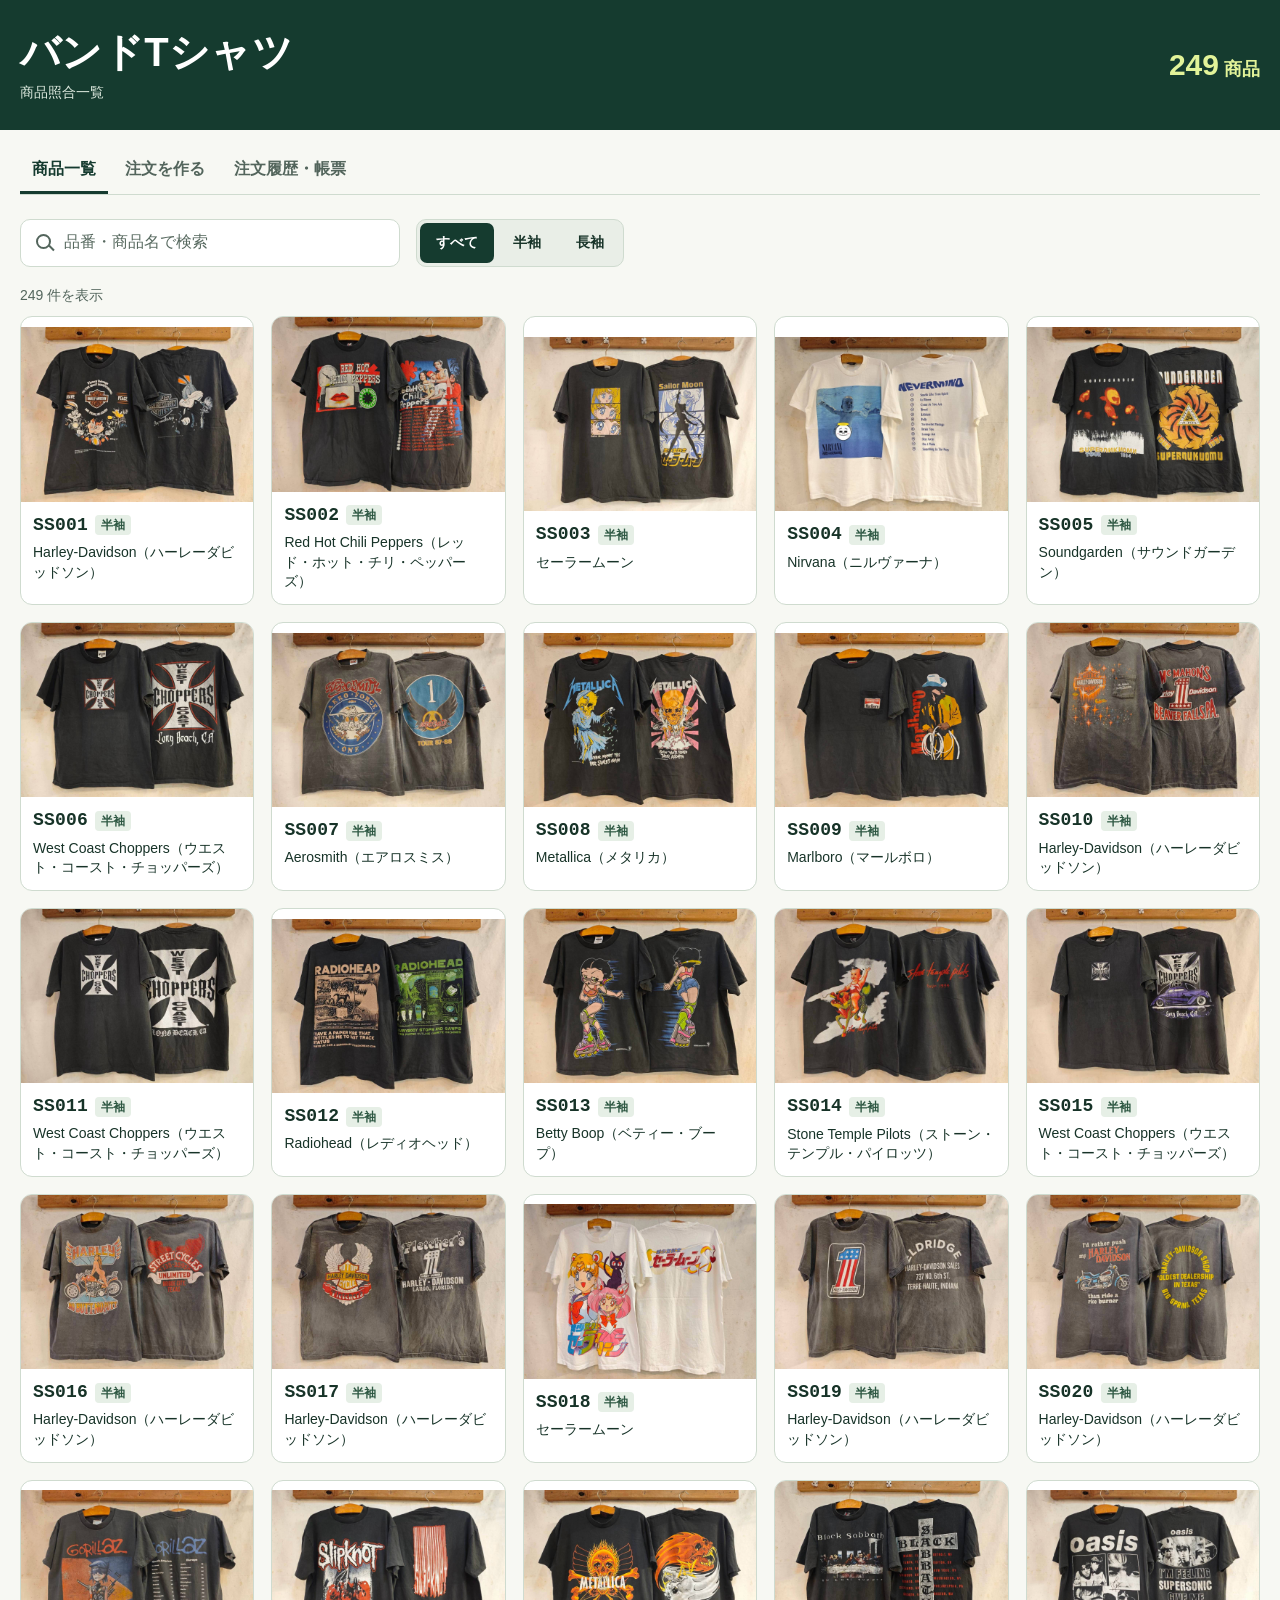
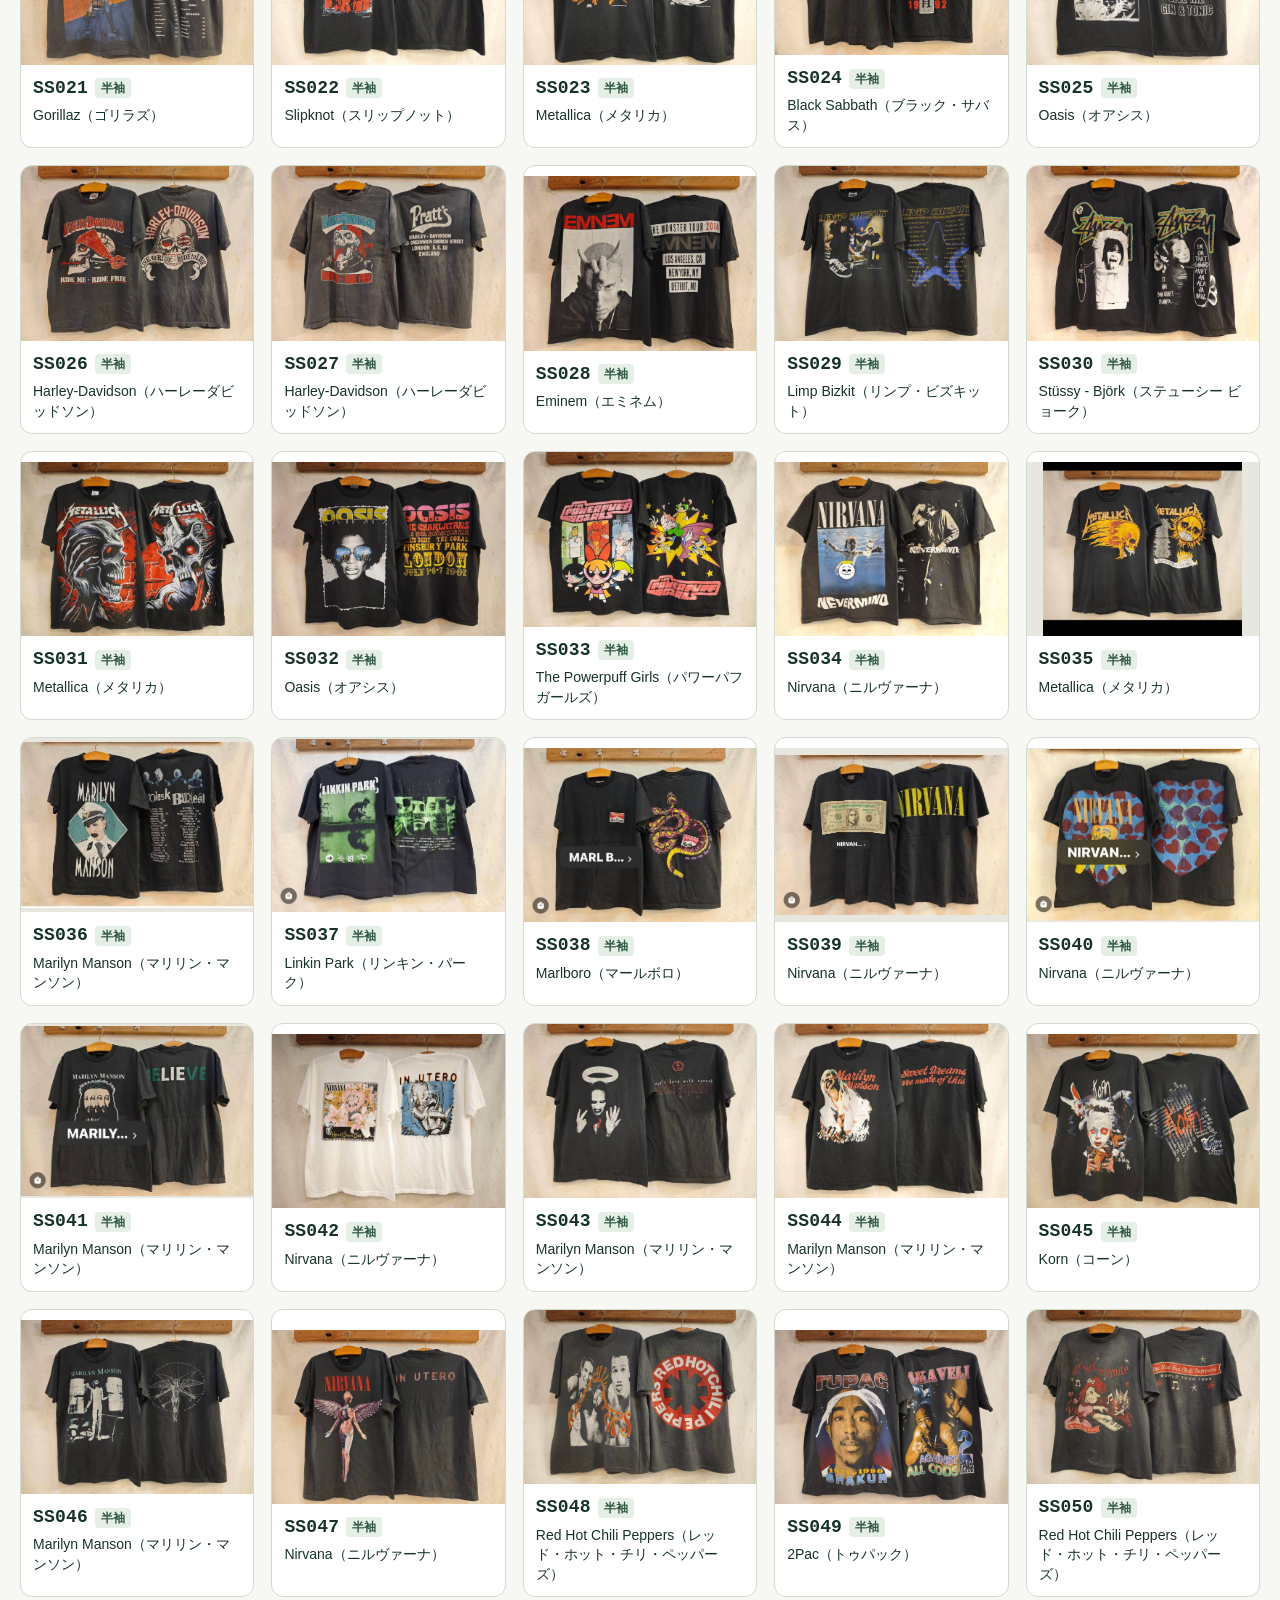
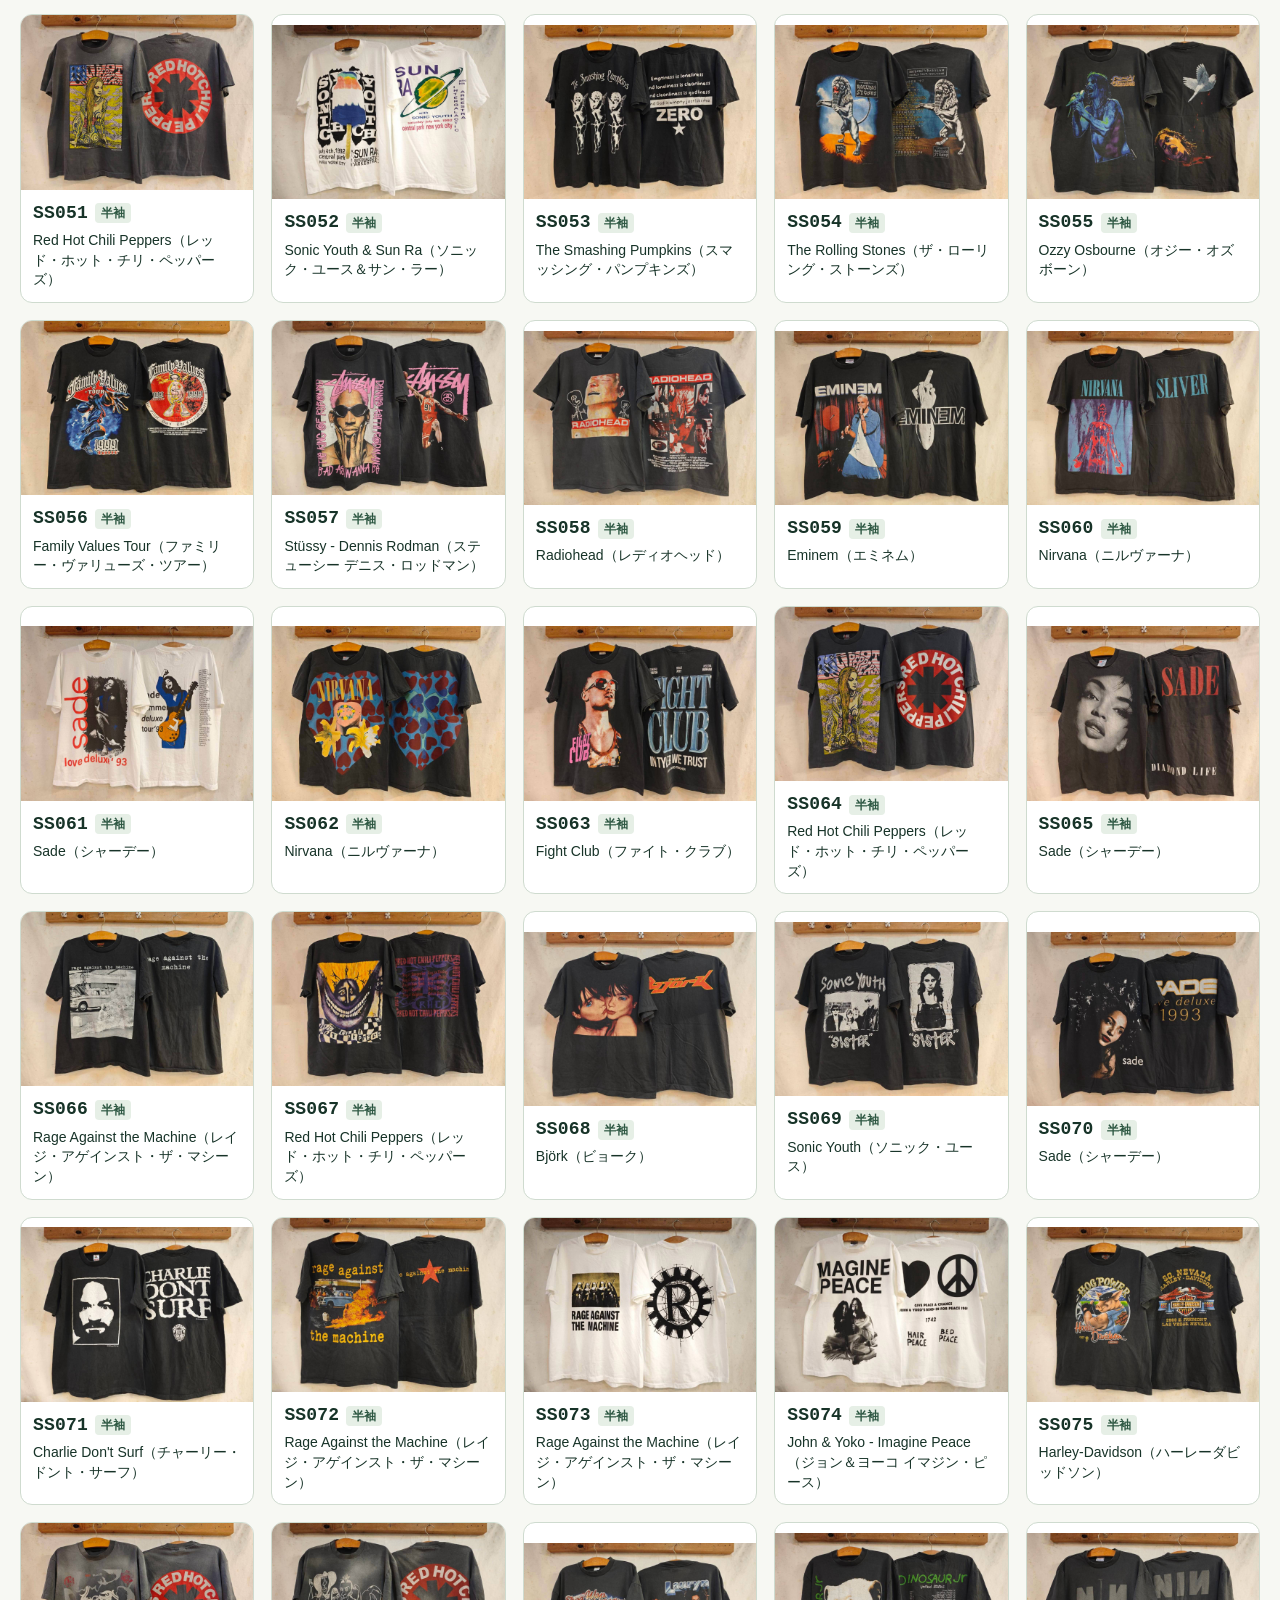
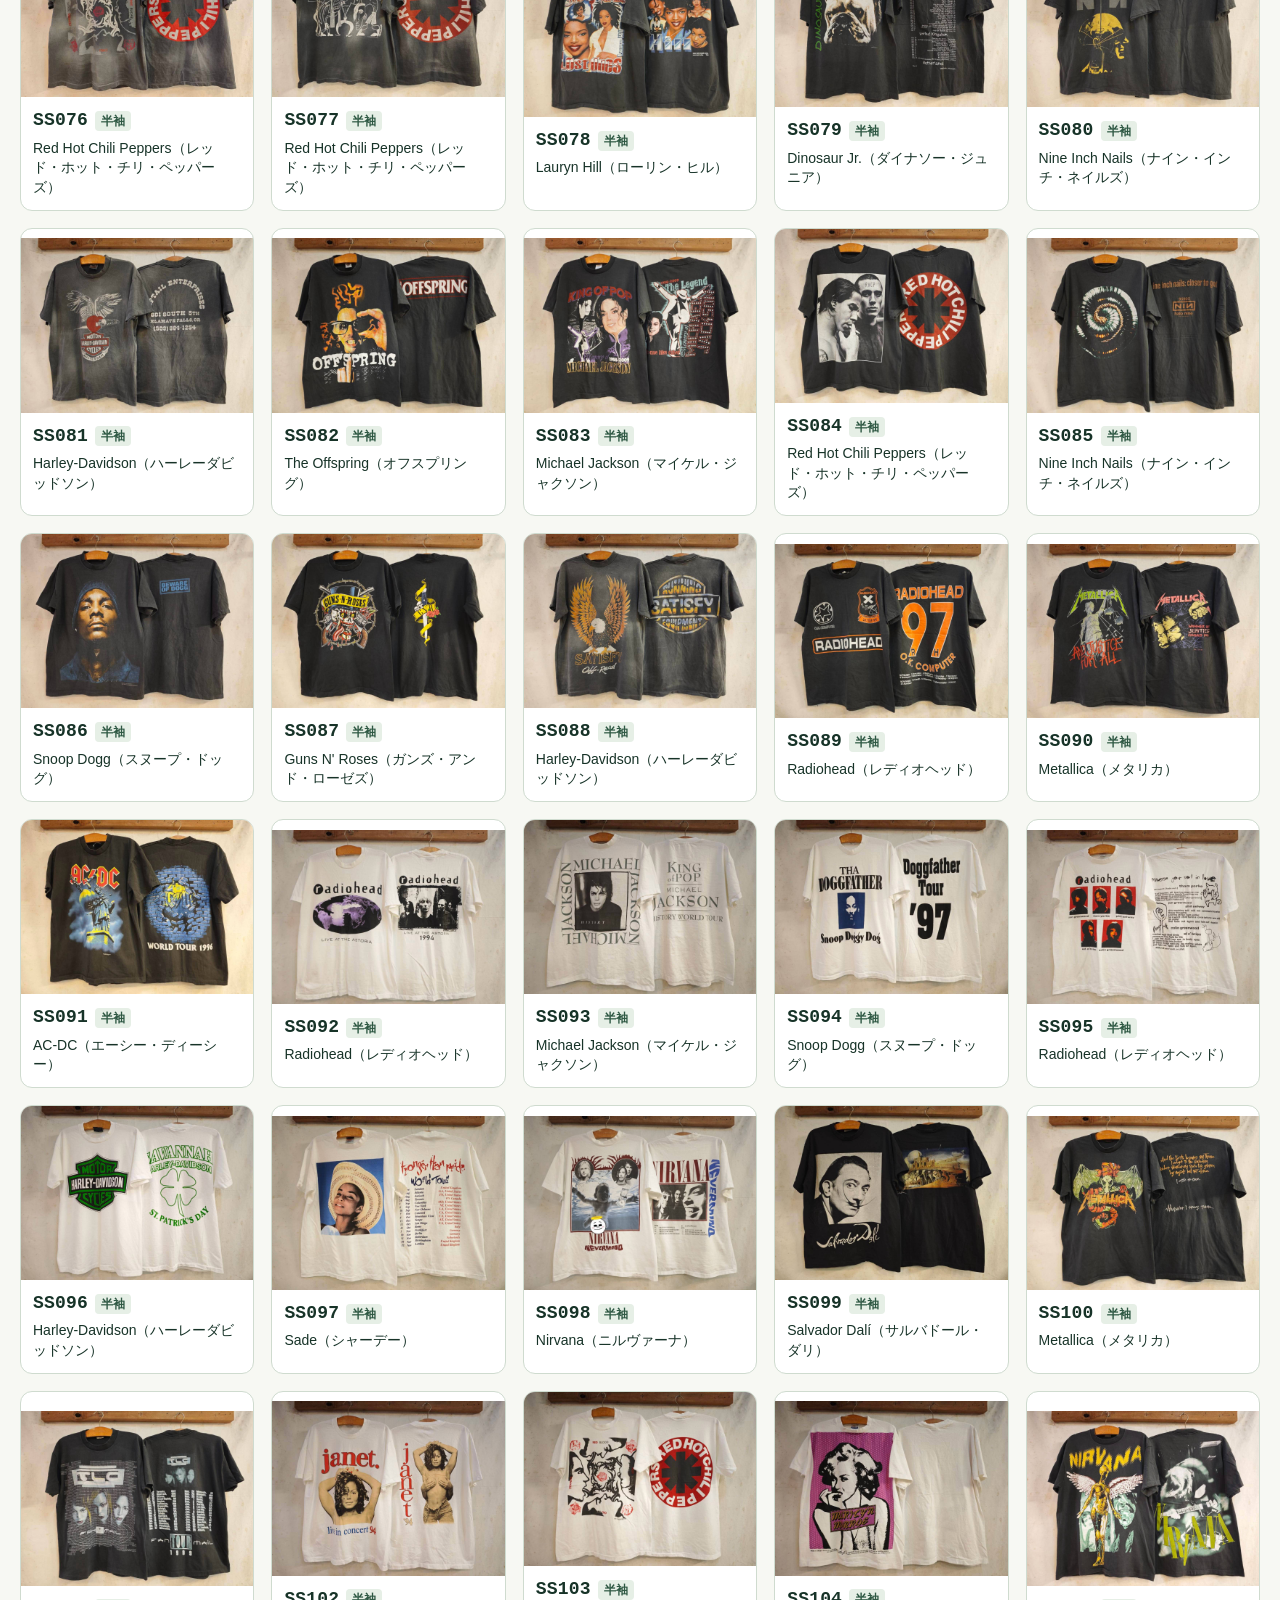
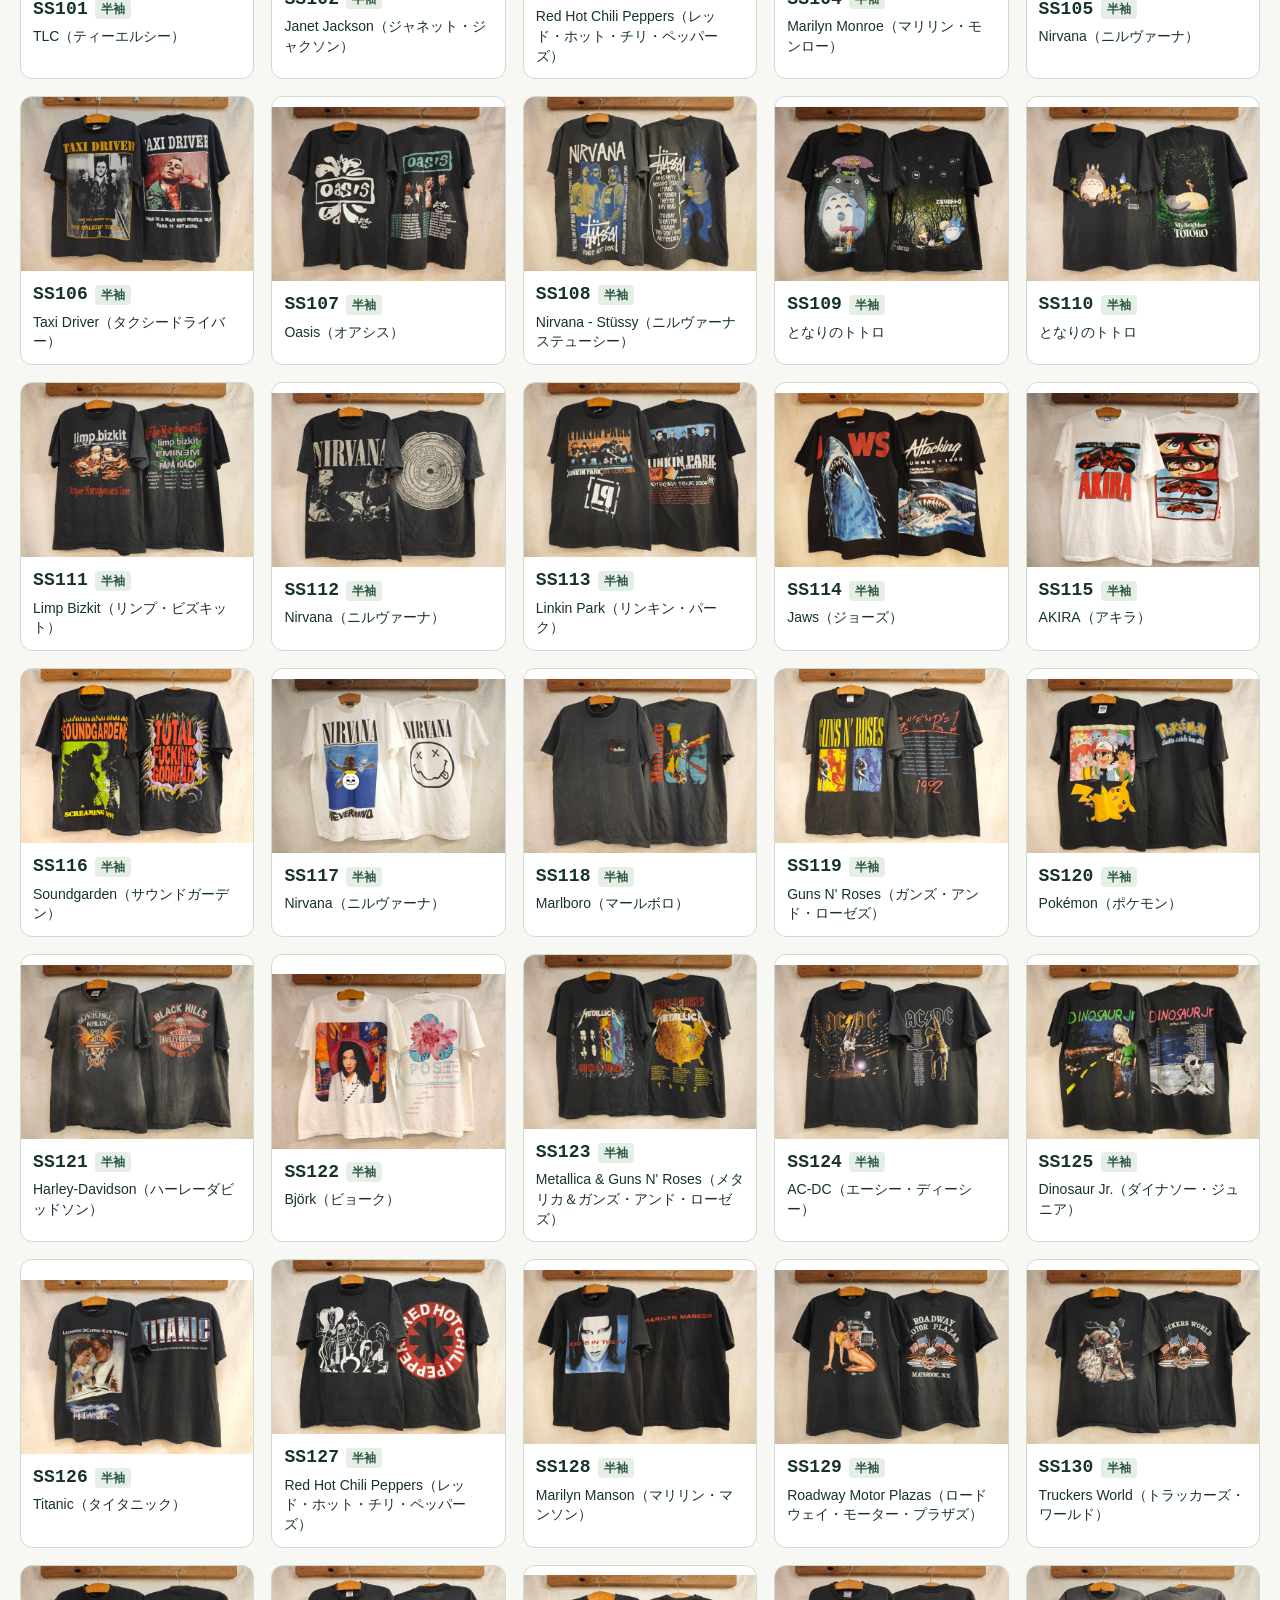
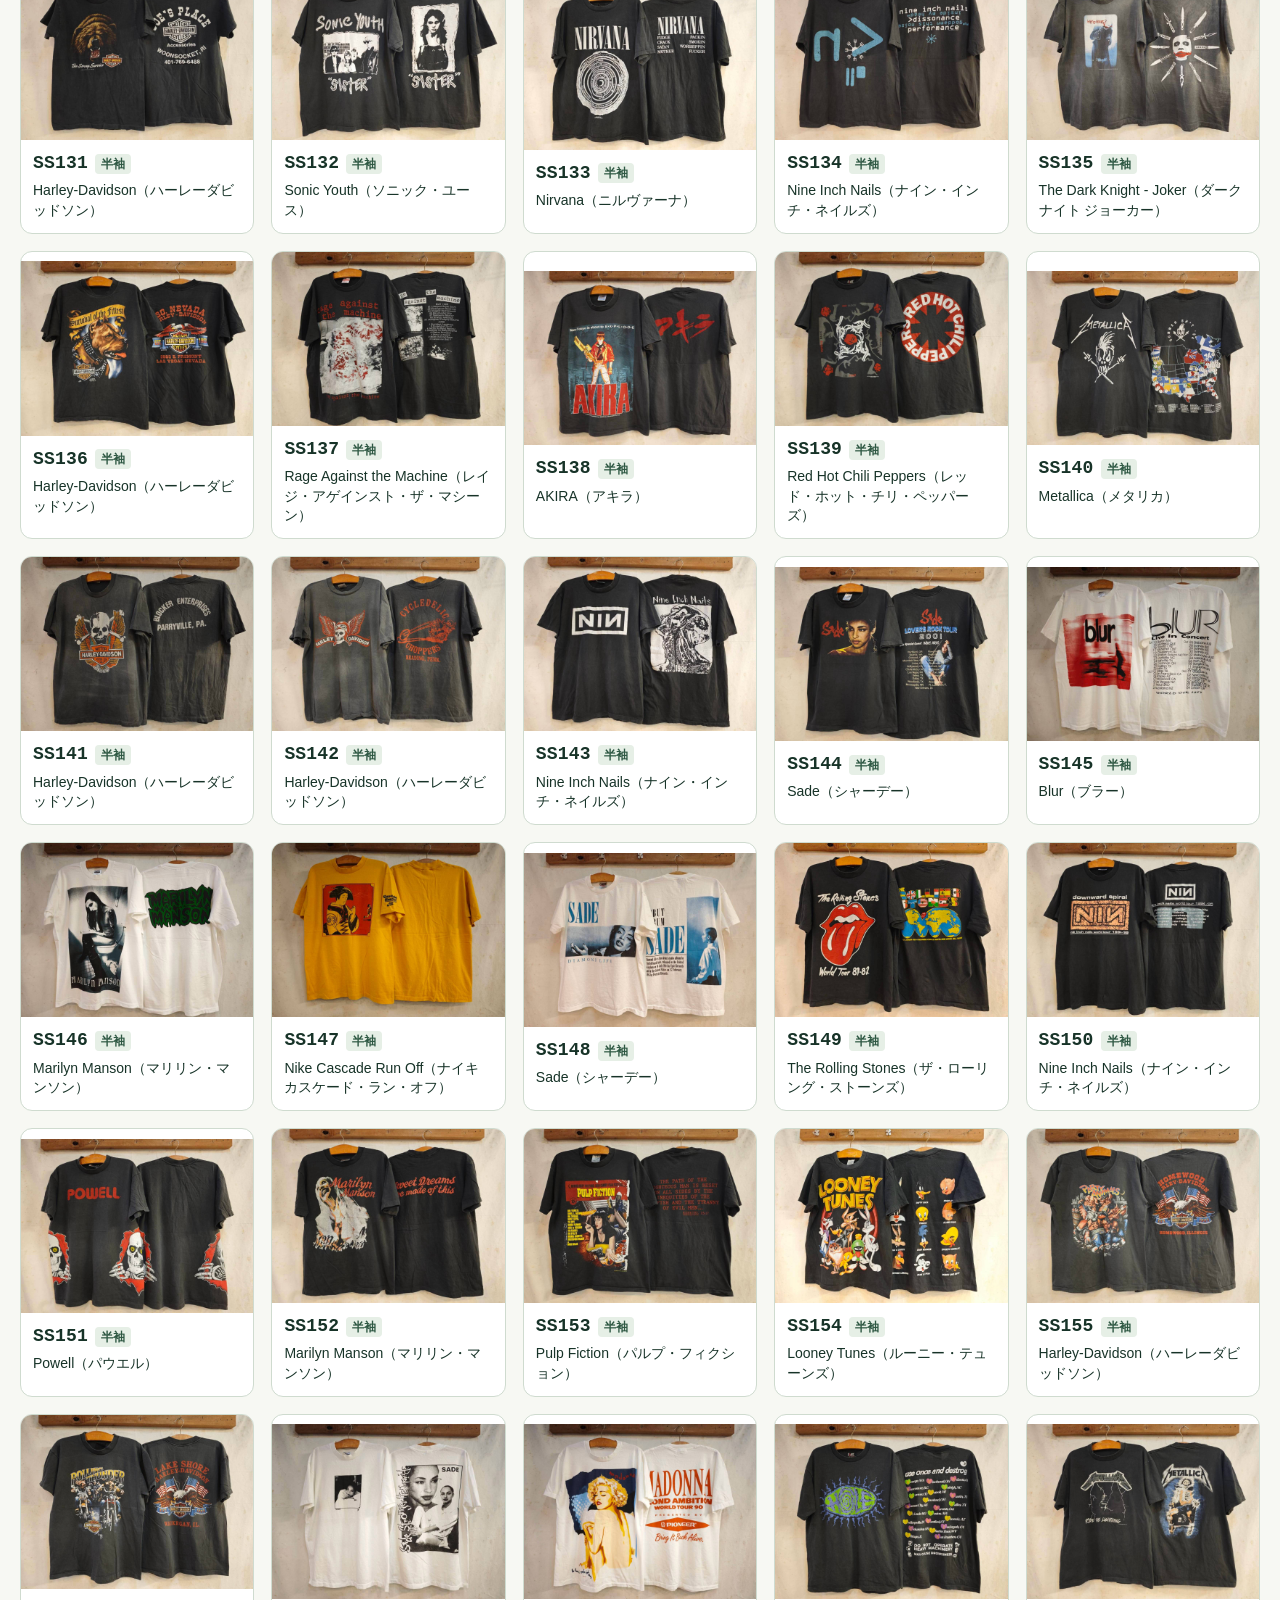
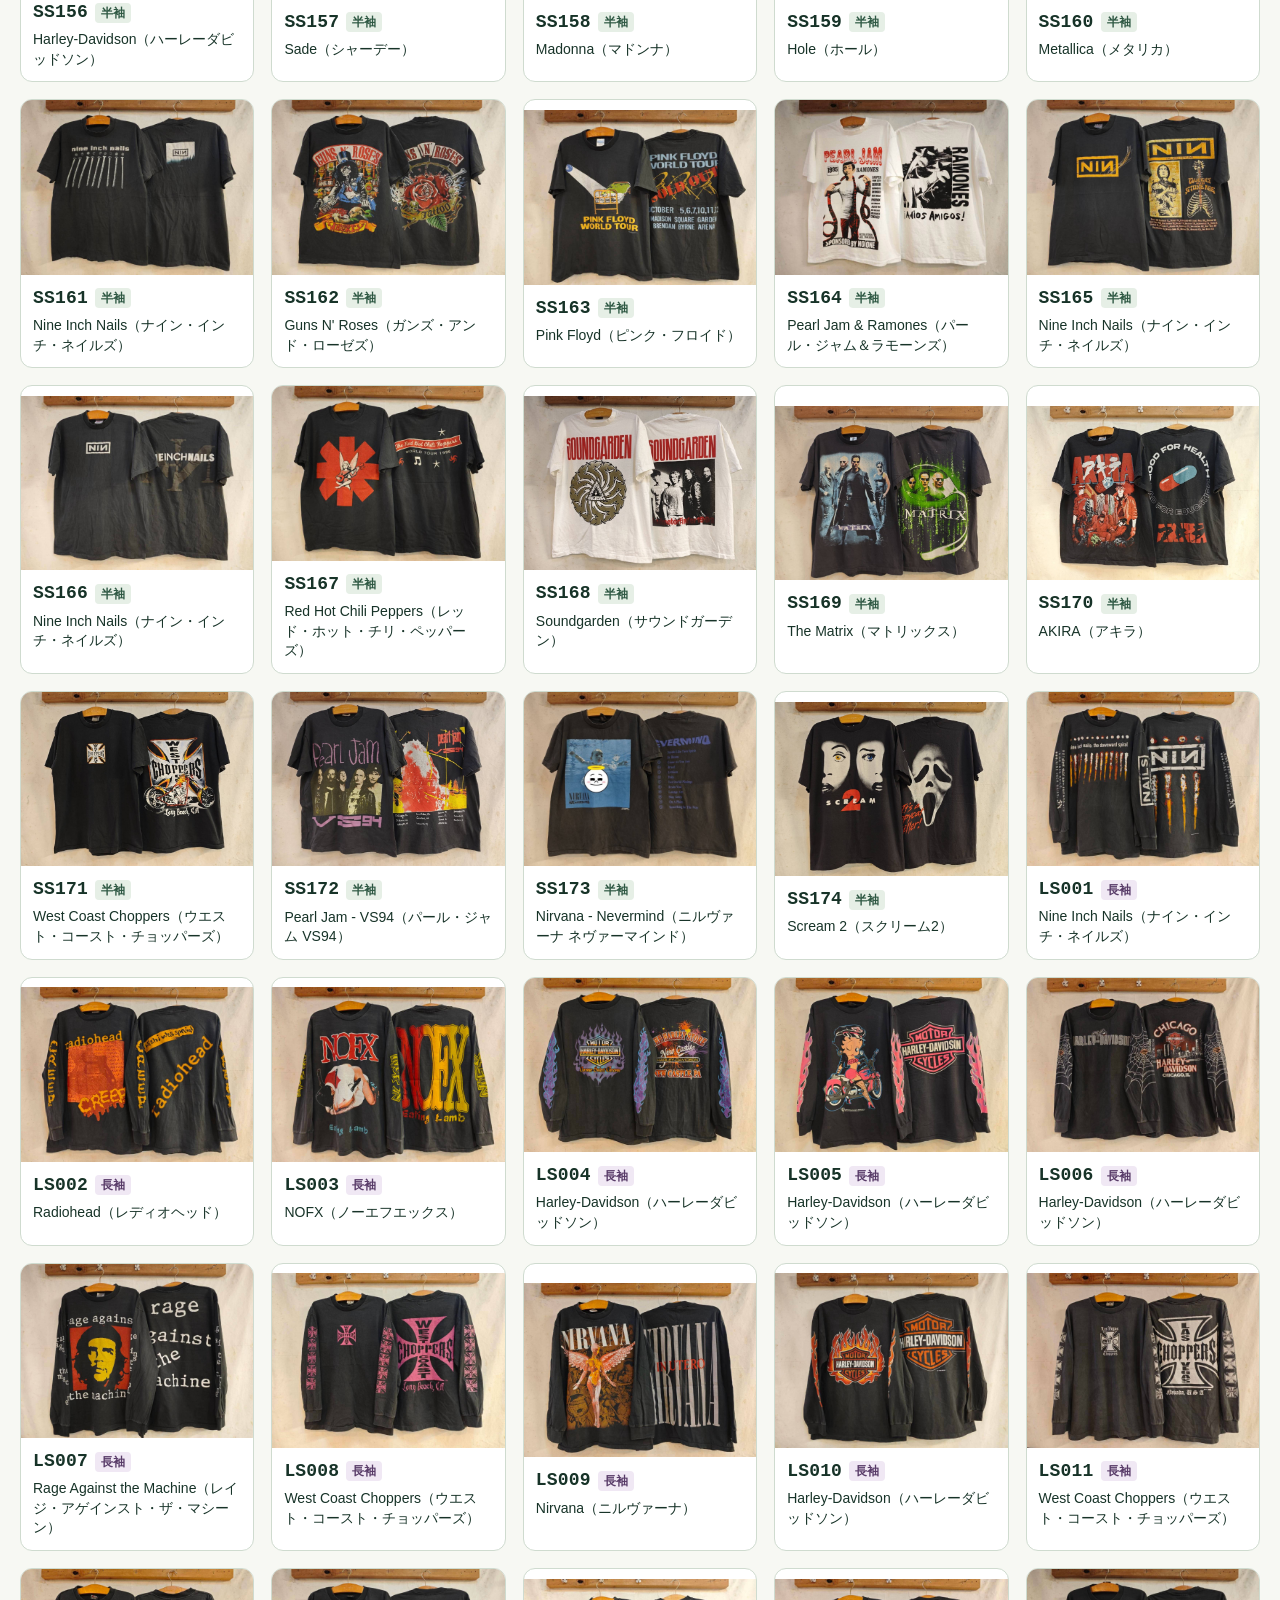
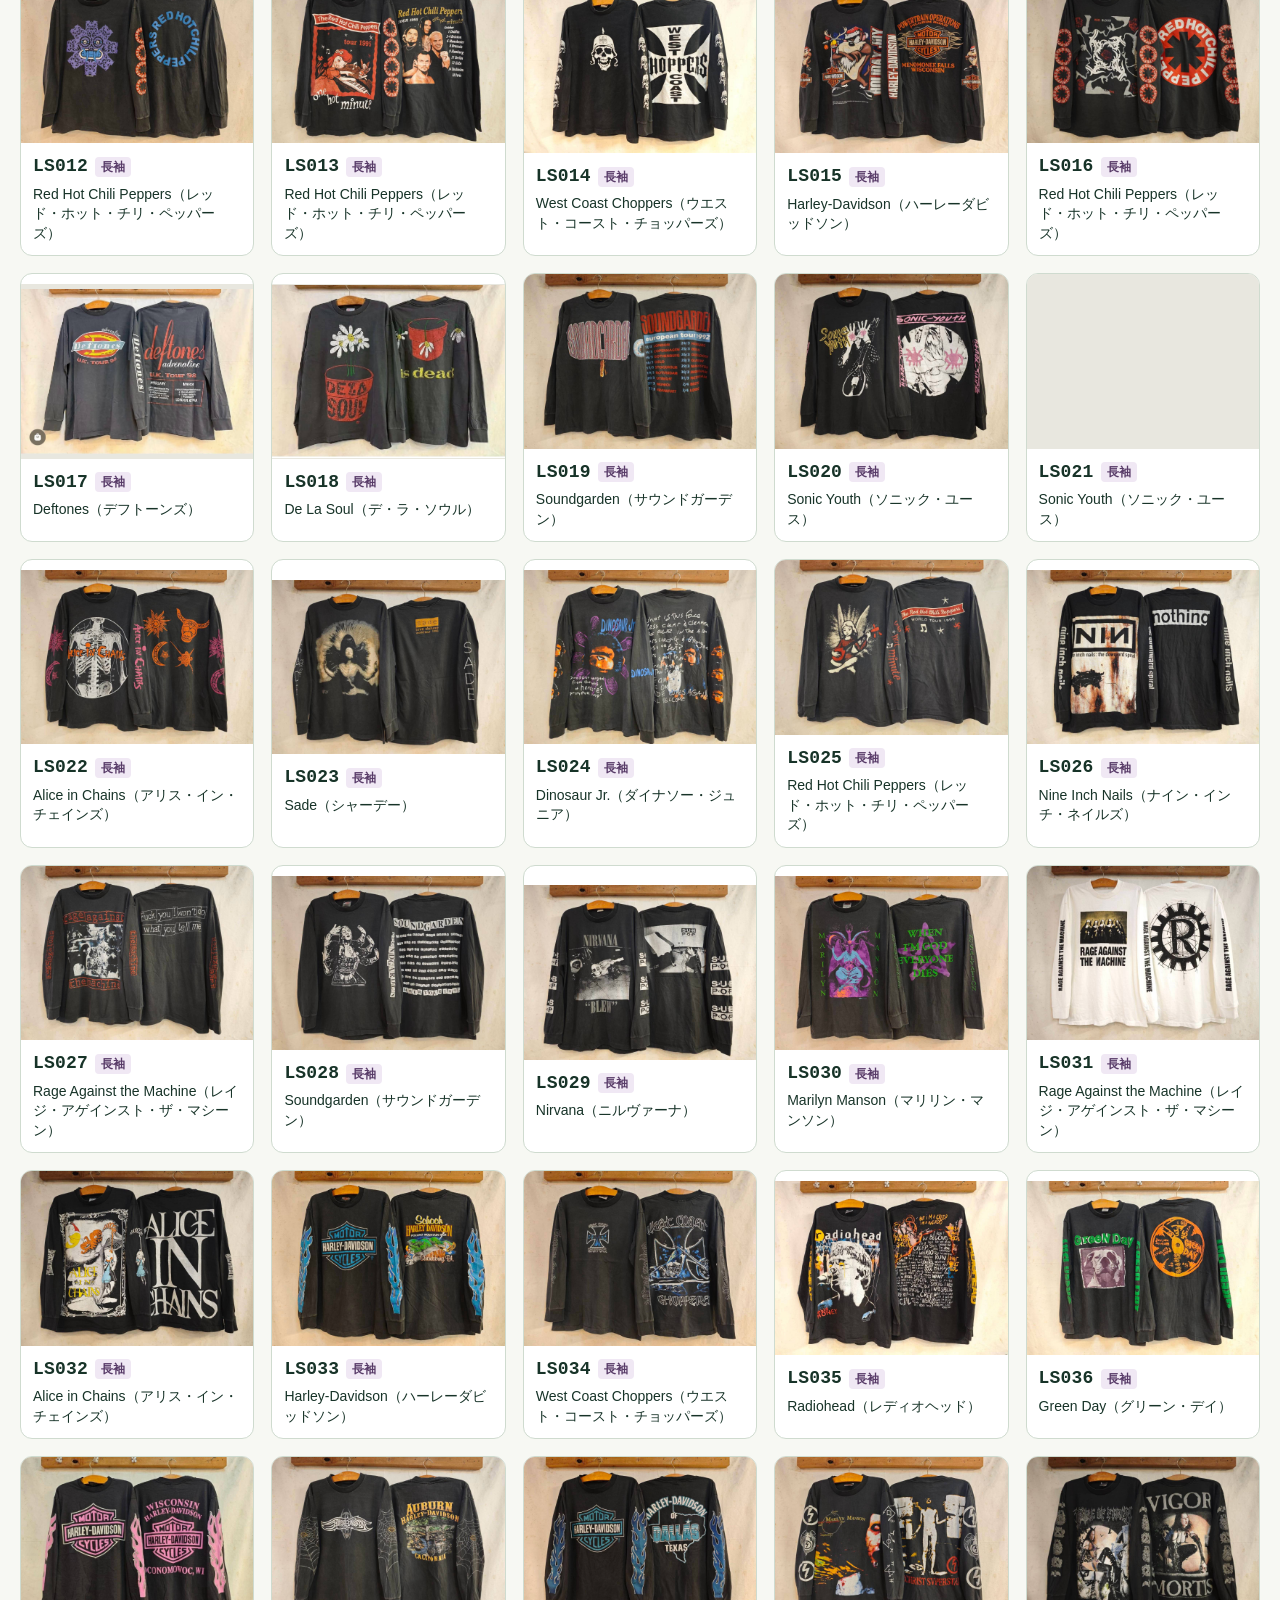
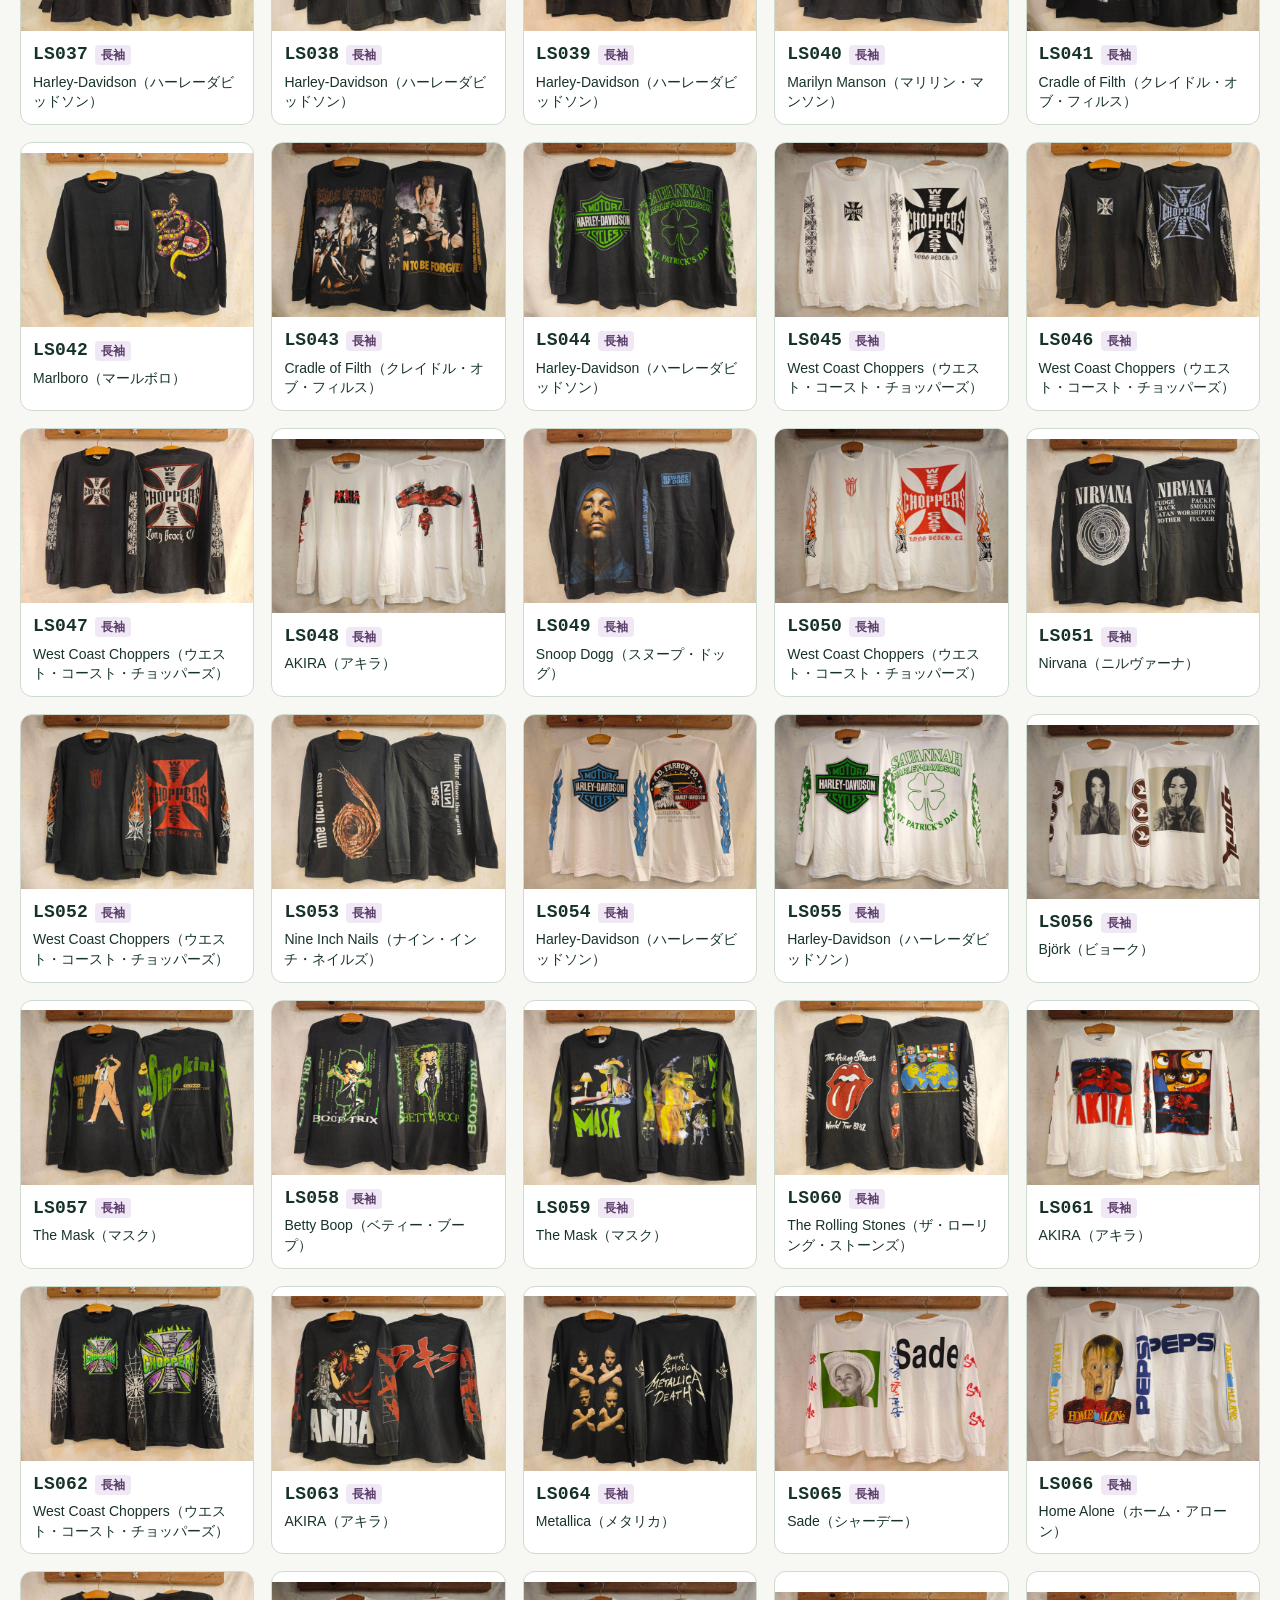
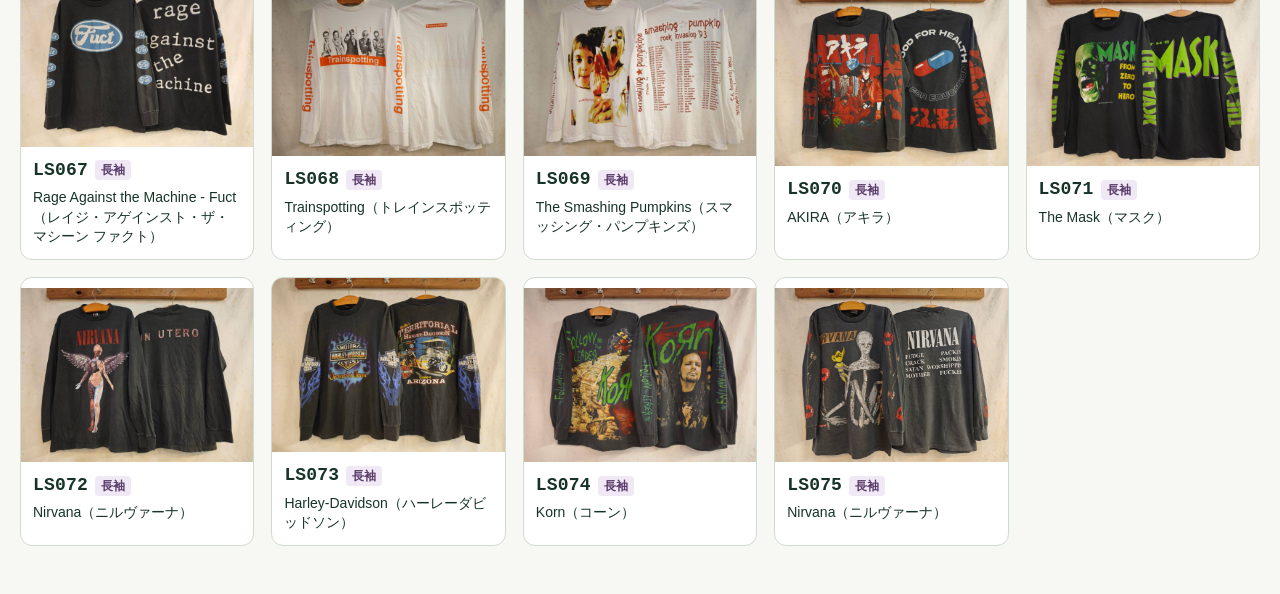
==== commit bed82547: "金額確認用の見積・請求書と入荷数に基づく写真リストをまとめる" ====
--- a/index.html
+++ b/index.html
@@ -115,6 +115,39 @@
 .invoice-qty button{width:44px;padding:0;touch-action:manipulation}
 .template-link{display:inline-flex;align-items:center;min-height:44px;font-size:14px;text-underline-offset:3px}
 @media(max-width:520px){.doc-line{grid-template-columns:48px minmax(0,1fr)}.doc-line img,.invoice-line img{width:48px}.doc-line .line-cost{grid-column:2;text-align:left;display:flex;gap:10px;flex-wrap:wrap;align-items:baseline}.invoice-line{grid-template-columns:48px minmax(0,1fr)}.invoice-qty{grid-column:1/-1;justify-content:flex-end}.invoice-qty strong{margin-left:auto}.order-actions .action{white-space:normal}}
+.doc-options{grid-column:1/-1}.doc-options summary{cursor:pointer;padding:8px 0}
+.financial-sheet{color:#171717;border-top-color:#202020;font-variant-numeric:tabular-nums}
+.bill-header h2{border:2px solid #202020;text-align:center;letter-spacing:.28em;margin:0;padding:5px}
+.bill-header p{text-align:right;margin:6px 0;font-size:12px}
+.bill-parties,.bill-terms{margin:12px 0;overflow-wrap:anywhere}
+.bill-parties{display:grid;grid-template-columns:1fr 1fr;gap:16px}
+.bill-parties dt,.bill-terms dt{font-size:12px}
+.bill-parties dd,.bill-terms dd{margin:0}
+.bill-parties dd{font-weight:700;border-bottom:1px solid #555;min-height:1.6em}
+.bill-terms{max-width:28em;border:1px solid #555}
+.bill-terms>div,.bill-amount{display:grid;grid-template-columns:7em 1fr}
+.bill-terms>div+div{border-top:1px solid #777}
+.bill-terms dt,.bill-amount span,.bill-notes strong,.bill-lines thead th{background:#252525;color:white;font-weight:700;print-color-adjust:exact;-webkit-print-color-adjust:exact}
+.bill-terms dt,.bill-terms dd,.bill-amount>*{padding:3px 8px}
+.bill-amount{border:2px solid #252525;margin:16px 0;max-width:30em;align-items:stretch}
+.bill-amount span{display:grid;align-items:center}
+.bill-amount strong{text-align:right;font-size:1.2em}
+.bill-lines{width:100%;border-collapse:collapse;font-size:14px}
+.bill-lines th,.bill-lines td{padding:5px;border:1px solid #777}
+.bill-lines td{text-align:right;vertical-align:middle}
+.bill-lines td:first-child{text-align:left;width:52%;overflow-wrap:anywhere}
+.bill-lines td:first-child>*{display:block}
+.bill-lines small{color:#555}.bill-lines tr,.photo-item{break-inside:avoid}
+.bill-total{text-align:right;border:1px solid #555;padding:6px 8px;font-weight:700}
+.bill-notes{border:1px solid #555;margin-top:16px;break-inside:avoid}
+.bill-notes strong{display:block;padding:2px 8px;font-size:12px}.bill-notes p{padding:8px;overflow-wrap:anywhere}
+.photo-items{display:grid;grid-template-columns:repeat(2,minmax(0,1fr));gap:12px}
+.photo-item{min-width:0;margin:0;border:1px solid var(--line);border-radius:6px;overflow:hidden}
+.photo-item img{display:block;width:100%;aspect-ratio:4/3;object-fit:contain;background:#f4f3ed}
+.photo-item figcaption{padding:8px;overflow-wrap:anywhere}
+.photo-item figcaption div{display:flex;justify-content:space-between;flex-wrap:wrap;gap:4px}
+.photo-item figcaption span,.photo-item figcaption small{display:block;font-size:13px}
+@media screen and (max-width:520px){.bill-lines{font-size:12px}.bill-lines td,.bill-lines th{padding:3px}.bill-lines td:first-child{width:43%}.photo-items{gap:6px}.photo-item figcaption{padding:5px}.invoice-qty{flex-wrap:wrap}}
 @media print{
  @page{size:A4 portrait;margin:12mm}
  :root,body{background:#fff}
@@ -133,6 +166,12 @@
  #print-documents .line-cost{display:block;grid-column:auto;text-align:right}
  #print-documents .doc-total,#print-documents .document-facts{break-inside:avoid}
  #print-documents h3{break-after:avoid}
+ #print-documents .bill-lines{font-size:9pt}
+ #print-documents .bill-lines thead{display:table-header-group}
+ #print-documents .photo-item img{height:38mm}
+ #print-documents .photo-item figcaption{padding:2mm}
+ #print-documents .photo-items{gap:3mm}
+ #print-documents .financial-sheet{border-top:0}
 }
 </style>
 </head>
@@ -791,12 +830,27 @@
     return {wrap,input};
   }
 
-  function contactFields(data) {
+  function contactFields(data, forInvoice = false) {
     const group = el('div',undefined,'doc-fields');
     const to = field('宛名（任意）','text',data.recipient);
     const from = field('発行者（任意）','text',data.issuer);
     group.append(to.wrap,from.wrap);
-    return {group, values:() => ({recipient:to.input.value.trim(),issuer:from.input.value.trim()})};
+    const details = el('details',undefined,'doc-options');
+    details.append(el('summary','帳票の追加項目（任意）'));
+    const optional = el('div',undefined,'doc-fields');
+    const subject = field('件名','text',data.subject);
+    const due = field(forInvoice ? '支払期限' : '見積有効期限','date','');
+    const memo = field('備考','text',data.memo);
+    const bank = field('振込先','text','');
+    optional.append(subject.wrap,due.wrap);
+    if (forInvoice) optional.append(bank.wrap);
+    optional.append(memo.wrap);
+    details.append(optional);
+    group.append(details);
+    return {group, values:() => ({
+      recipient:to.input.value.trim(), issuer:from.input.value.trim(), subject:subject.input.value.trim(),
+      due:due.input.value, memo:memo.input.value.trim(), ...(forInvoice ? {bank:bank.input.value.trim()} : {})
+    })};
   }
 
   function templateLink() {
@@ -842,30 +896,70 @@
     list.append(entry);
   }
 
-  function sheet(title, order, lines, photos, invoice) {
-    const page = el('article',undefined,'document-sheet');
+  function financialSheet(order, lines, invoice) {
+    const title = invoice ? '請求書' : '見積書';
+    const data = invoice || order;
     const date = invoice?.date || orderDate(order);
-    const contacts = invoice || order;
+    const page = el('article',undefined,'document-sheet financial-sheet');
+    const header = el('div',undefined,'bill-header');
+    header.append(el('h2',title));
+    const meta = el('p', 'テスト注文　' + docNumber(invoice ? 'INV' : 'QT',order.id) + '　発行日 ' + date);
+    header.append(meta);
+    const parties = el('dl',undefined,'bill-parties');
+    fact(parties,'宛名',data.recipient);
+    fact(parties,'発行者',data.issuer);
+    const terms = el('dl',undefined,'bill-terms');
+    fact(terms,'件名',data.subject || 'Tシャツ商品代');
+    fact(terms,'注文番号',number(order.id));
+    if (invoice) fact(terms,'見積番号',docNumber('QT',order.id));
+    fact(terms,invoice ? '支払期限' : '見積有効期限',data.due);
+    if (invoice) fact(terms,'振込先',data.bank);
+    const summary = el('div',undefined,'bill-amount');
+    summary.append(el('span',invoice ? 'ご請求金額' : 'お見積金額'),el('strong',yen(amount(lines))));
+    const table = el('table',undefined,'bill-lines');
+    const heading = table.createTHead().insertRow();
+    for (const label of ['摘要・品番','数量','単価（円）','金額（円）']) {
+      const th = el('th',label);
+      th.scope = 'col';
+      heading.append(th);
+    }
+    const rows = table.createTBody();
+    for (const item of lines) {
+      const row = rows.insertRow();
+      row.insertCell().append(el('strong',item.code),el('span',item.name),el('small',date));
+      for (const value of [item.qty,item.unitPrice,item.qty * item.unitPrice]) {
+        row.insertCell().textContent = value.toLocaleString('ja-JP');
+      }
+    }
+    const total = el('p', '合計 ' + qtyTotal(lines).toLocaleString('ja-JP') + ' 点　' + yen(amount(lines)), 'bill-total');
+    const notes = el('div',undefined,'bill-notes');
+    notes.append(el('strong','備考'),el('p',data.memo || '—'));
+    page.append(header,parties,terms,summary,table,total,notes);
+    return page;
+  }
+
+  function photoSheet(order, lines, photos, invoice) {
+    const page = el('article',undefined,'document-sheet photo-sheet');
+    const date = invoice?.date || orderDate(order);
     const facts = el('dl',undefined,'document-facts');
     fact(facts,'注文番号',number(order.id));
     fact(facts,'見積番号',docNumber('QT',order.id));
     if (invoice) fact(facts,'請求番号',docNumber('INV',order.id));
     fact(facts,'発行日',date);
-    fact(facts,'宛名',contacts.recipient);
-    fact(facts,'発行者',contacts.issuer);
-    page.append(el('small','テスト注文'),el('h2',title),facts);
-    const list = el('div',undefined,'document-items');
+    fact(facts,'宛名',(invoice || order).recipient);
+    page.append(el('small','テスト注文'),el('h2',invoice ? '画像付き注文確定リスト' : '画像付き注文票'),facts);
+    const list = el('div',undefined,'photo-items');
     for (const item of lines) {
-      const row = el('div',undefined,'doc-line order-line');
-      const copy = el('div',undefined,'item-copy');
-      copy.append(el('strong',item.code),el('small',item.name),el('small',(invoice ? '請求日 ' : '注文日 ') + date));
-      const cost = el('div',undefined,'line-cost');
-      cost.append(el('small',item.qty.toLocaleString('ja-JP') + ' 点 × ' + yen(item.unitPrice)),
-                  el('strong','小計 ' + yen(item.qty * item.unitPrice)));
-      row.append(documentPhoto(item,photos),copy,cost);
-      list.append(row);
+      const card = el('figure',undefined,'photo-item');
+      const caption = el('figcaption');
+      const top = el('div');
+      top.append(el('strong',item.code),el('b',item.qty + ' 点'));
+      caption.append(top,el('span',item.name),el('small',date + '　単価 ' + yen(item.unitPrice)),
+                     el('small','小計 ' + yen(item.qty * item.unitPrice)));
+      card.append(documentPhoto(item,photos),caption);
+      list.append(card);
     }
-    page.append(el('h3','商品明細'),list,el('p','合計 ' + qtyTotal(lines).toLocaleString('ja-JP') + ' 点　' + yen(amount(lines)),'doc-total'));
+    page.append(list,el('p','合計 ' + qtyTotal(lines).toLocaleString('ja-JP') + ' 点　' + yen(amount(lines)),'doc-total'));
     return page;
   }
 
@@ -891,21 +985,21 @@
     panel('テスト注文 ' + number(order.id));
     const photos = await documentPhotos(order);
     const actions = docActions();
-    actions.append(action('見積書・注文書をPDF保存／印刷',printDocuments,true),
+    actions.append(action('見積書・注文票をPDF保存／印刷',printDocuments,true),
       action(order.invoice ? '請求書を開く' : '請求書を作成',() => run(() =>
         order.invoice ? showInvoice(order) : editInvoice(order))),templateLink());
     const lines = pricedItems(order);
-    body.append(sheet('見積書',order,lines,photos),sheet('注文書（写真付き注文リスト）',order,lines,photos));
+    body.append(financialSheet(order,lines),photoSheet(order,lines,photos));
   }
 
   async function showInvoice(order) {
     panel('請求書 ' + docNumber('INV',order.id));
     const photos = await documentPhotos(order);
-    docActions().append(action('請求書をPDF保存／印刷',printDocuments,true),
+    docActions().append(action('請求書・確定リストをPDF保存／印刷',printDocuments,true),
       action('見積書・注文書へ',() => run(() => showOrder(order))),templateLink());
     const billed = new Map(order.invoice.items.map(line => [line.code,line]));
     const lines = pricedItems(order).filter(line => billed.has(line.code)).map(line => ({...line,...billed.get(line.code)}));
-    body.append(sheet('請求書',order,lines,photos,order.invoice));
+    body.append(financialSheet(order,lines,order.invoice),photoSheet(order,lines,photos,order.invoice));
   }
 
   async function saveInvoice(order,invoice) {
@@ -933,22 +1027,24 @@
     const lines = pricedItems(order);
     body.append(el('p','注文 ' + number(order.id) + ' ／ 見積 ' + docNumber('QT',order.id),'results'));
     const form = el('form',undefined,'invoice-form');
-    const contacts = contactFields(order);
+    const contacts = contactFields(order,true);
     const date = field('請求書の発行日','date',issueDate());
     date.input.required = true;
     contacts.group.append(date.wrap);
-    form.append(contacts.group,el('h3','請求する商品'));
+    form.append(contacts.group,el('h3','入荷数の照合'),
+      el('p','写真と手元の商品を照合し、実際に届いた点数に合わせてください。0点の商品は請求対象から外れます。','results'));
+    const quotedTotal = amount(lines);
     const total = el('p',undefined,'doc-total');
     const save = el('button','テスト請求書を発行','action primary');
     save.type = 'submit';
     const updateTotal = () => {
-      total.textContent = '請求合計 ' + qtyTotal(lines).toLocaleString('ja-JP') + ' 点　' + yen(amount(lines));
+      total.textContent = '見積合計 ' + yen(quotedTotal) + ' ／ 請求合計 ' + qtyTotal(lines).toLocaleString('ja-JP') + ' 点　' + yen(amount(lines));
       save.disabled = !qtyTotal(lines);
     };
     for (const line of lines) {
       const row = el('div',undefined,'invoice-line');
       const copy = el('div',undefined,'item-copy');
-      copy.append(el('strong',line.code),el('small',line.name),el('small','単価 ' + yen(line.unitPrice)));
+      copy.append(el('strong',line.code),el('small',line.name),el('small','見積 ' + line.qty + ' 点　単価 ' + yen(line.unitPrice)));
       const controls = el('div',undefined,'invoice-qty');
       const count = el('output');
       const sub = el('strong');
@@ -959,7 +1055,7 @@
       minus.setAttribute('aria-label',line.code + ' の請求点数を減らす');
       plus.setAttribute('aria-label',line.code + ' の請求点数を増やす');
       function render() {
-        count.value = line.qty + ' 点';
+        count.value = '入荷 ' + line.qty + ' 点';
         sub.textContent = yen(line.qty * line.unitPrice);
         minus.disabled = line.qty === 0;
         plus.disabled = line.qty === limit;
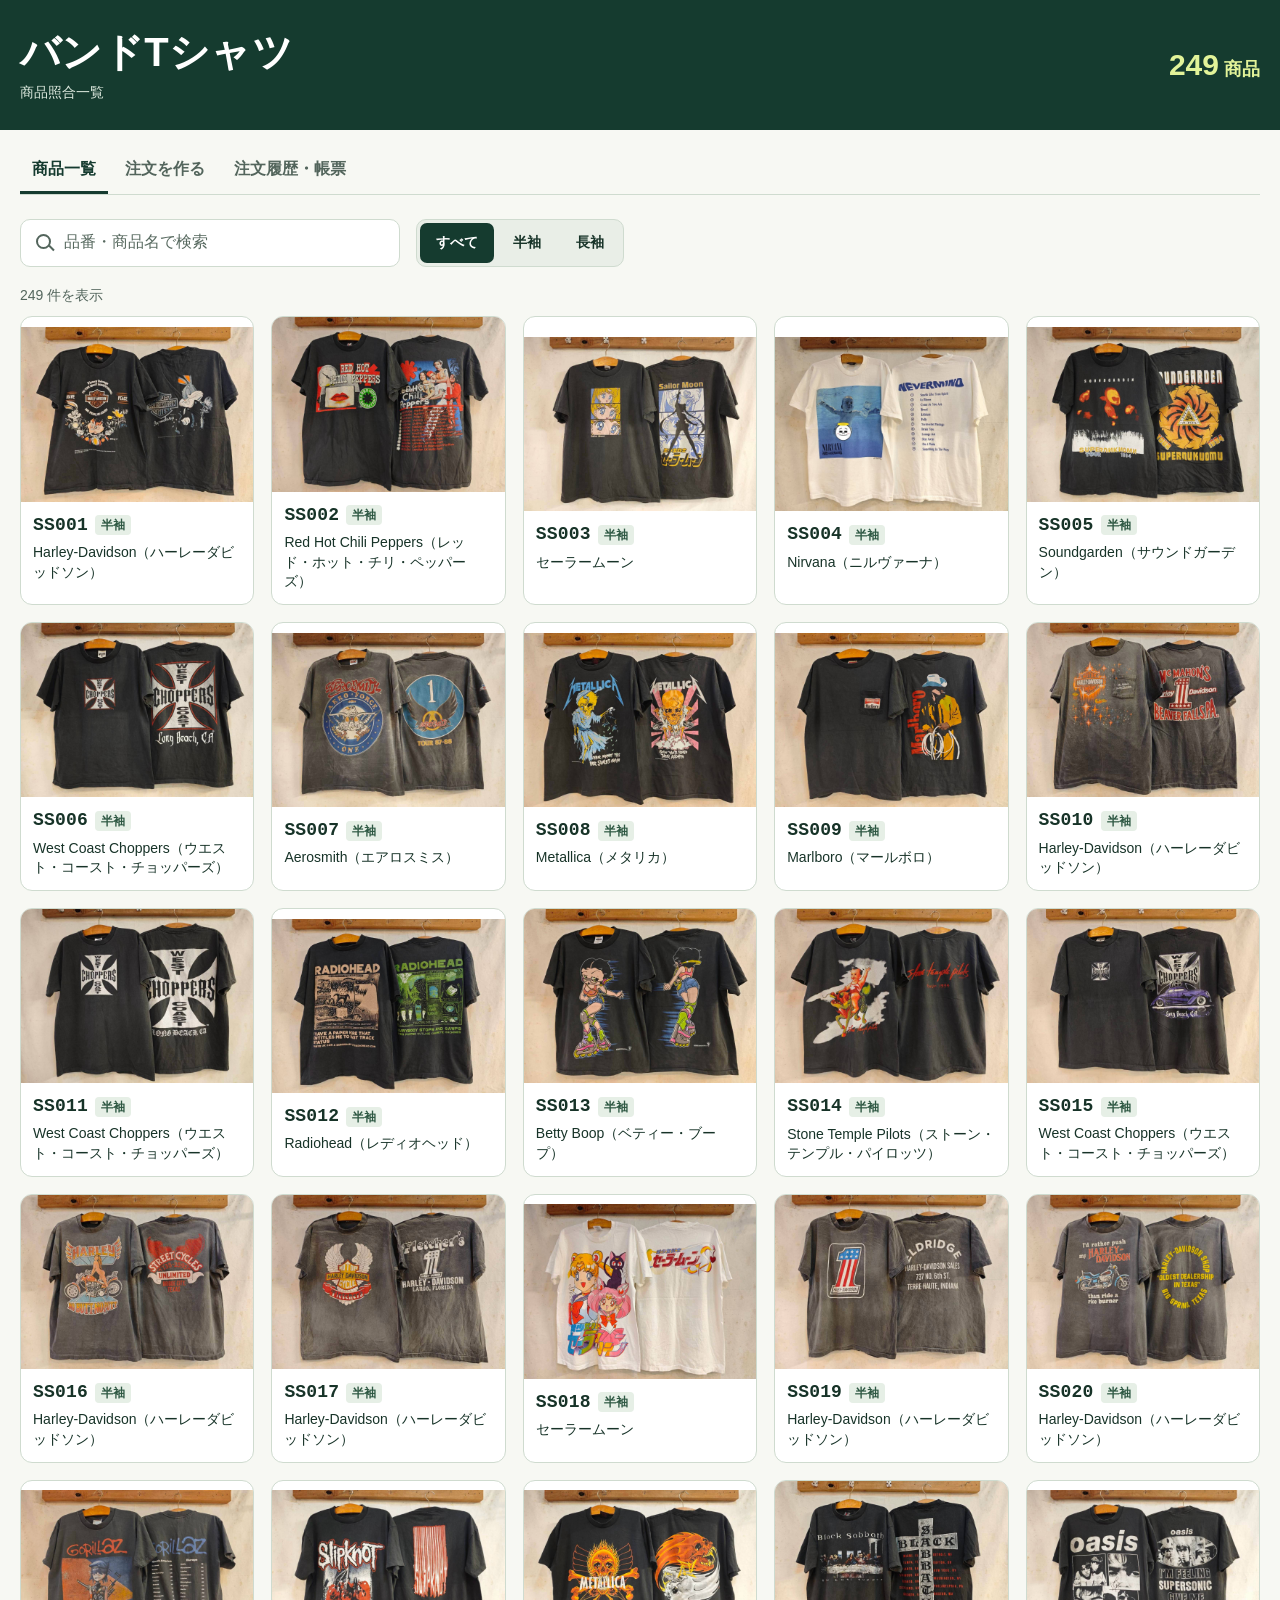
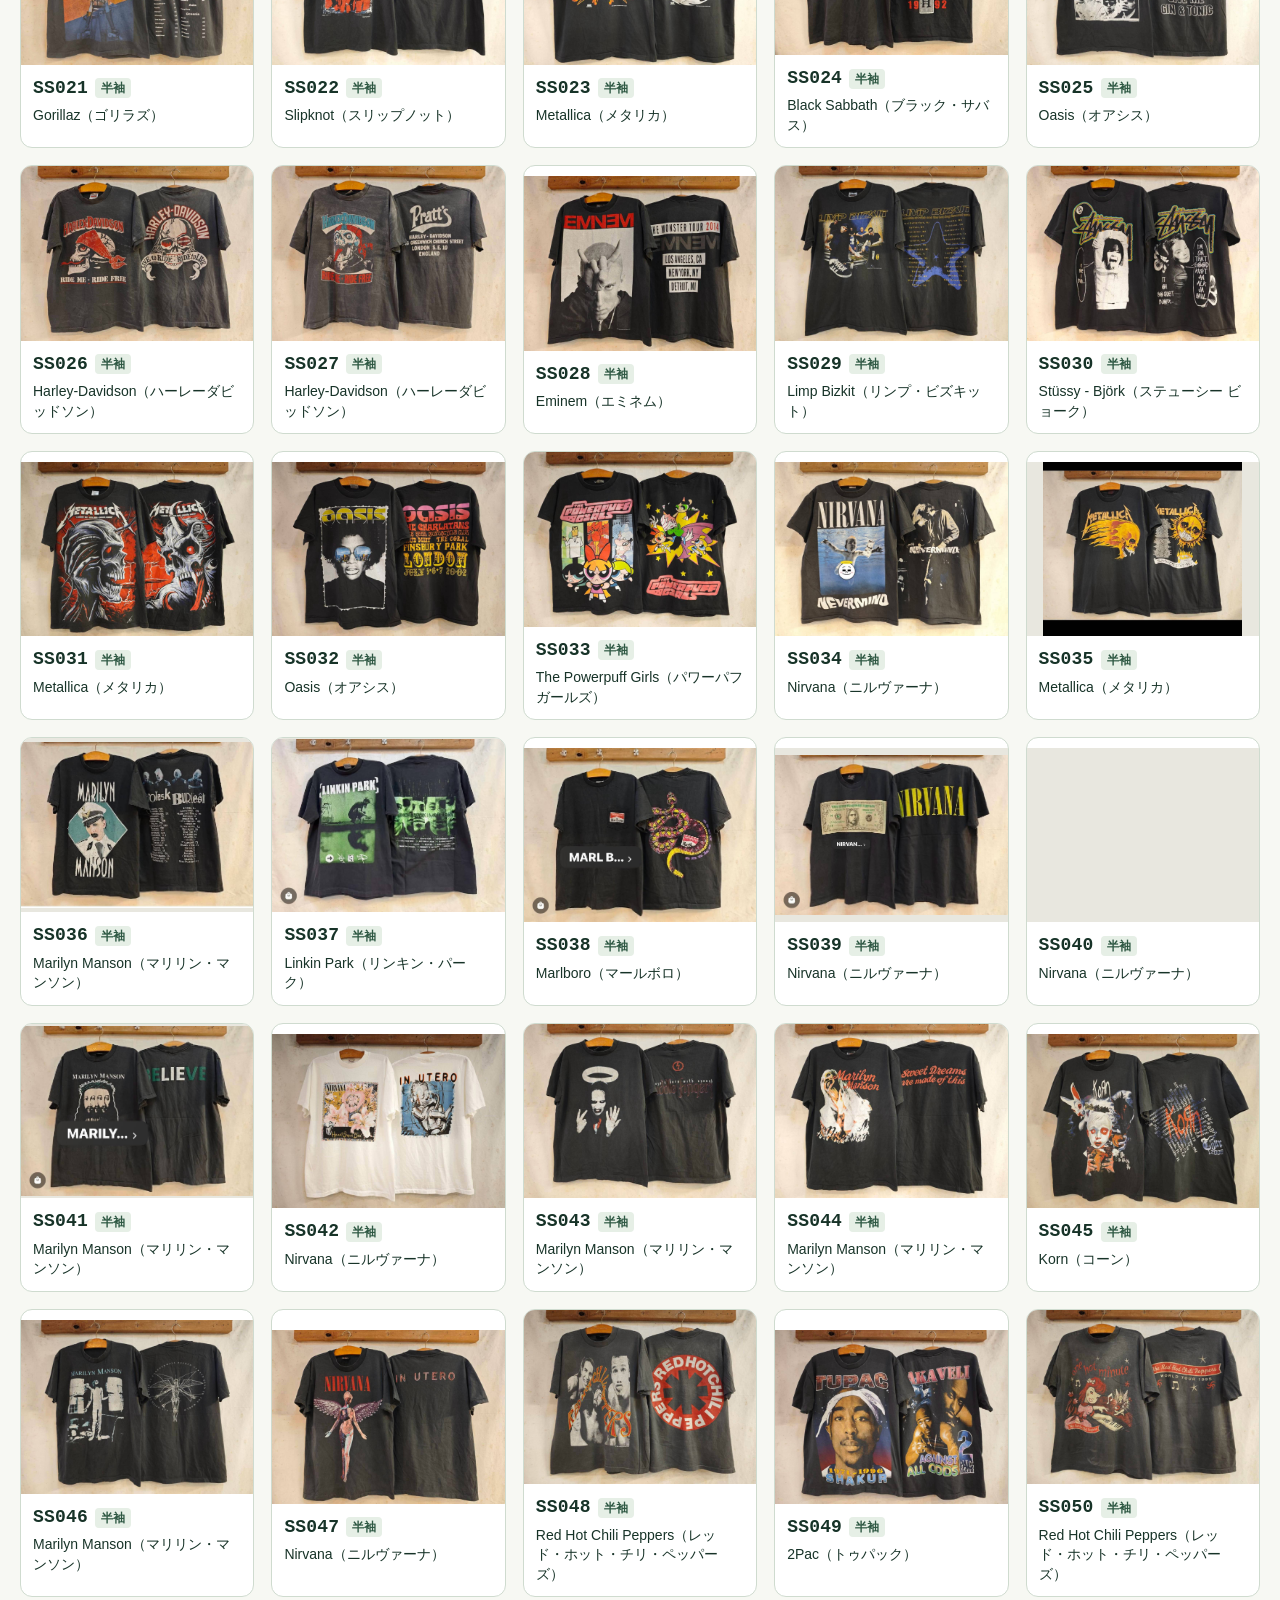
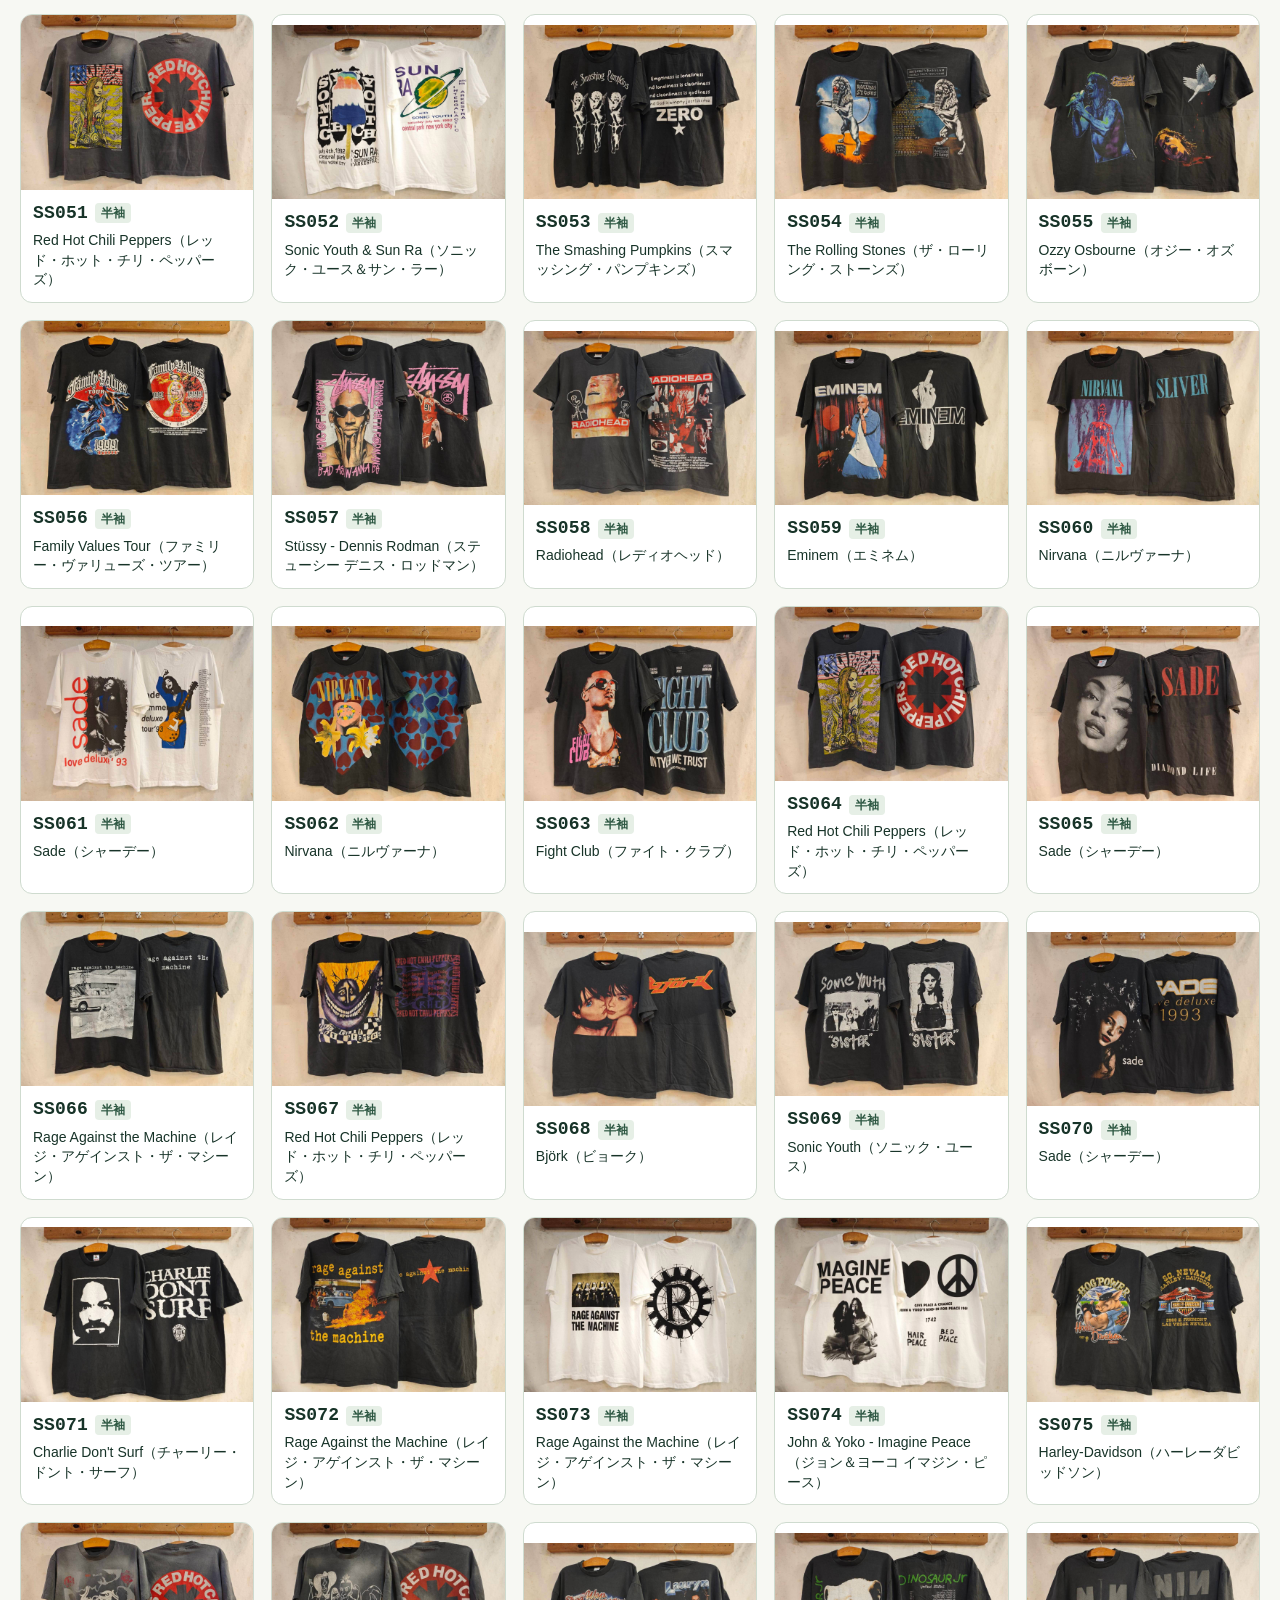
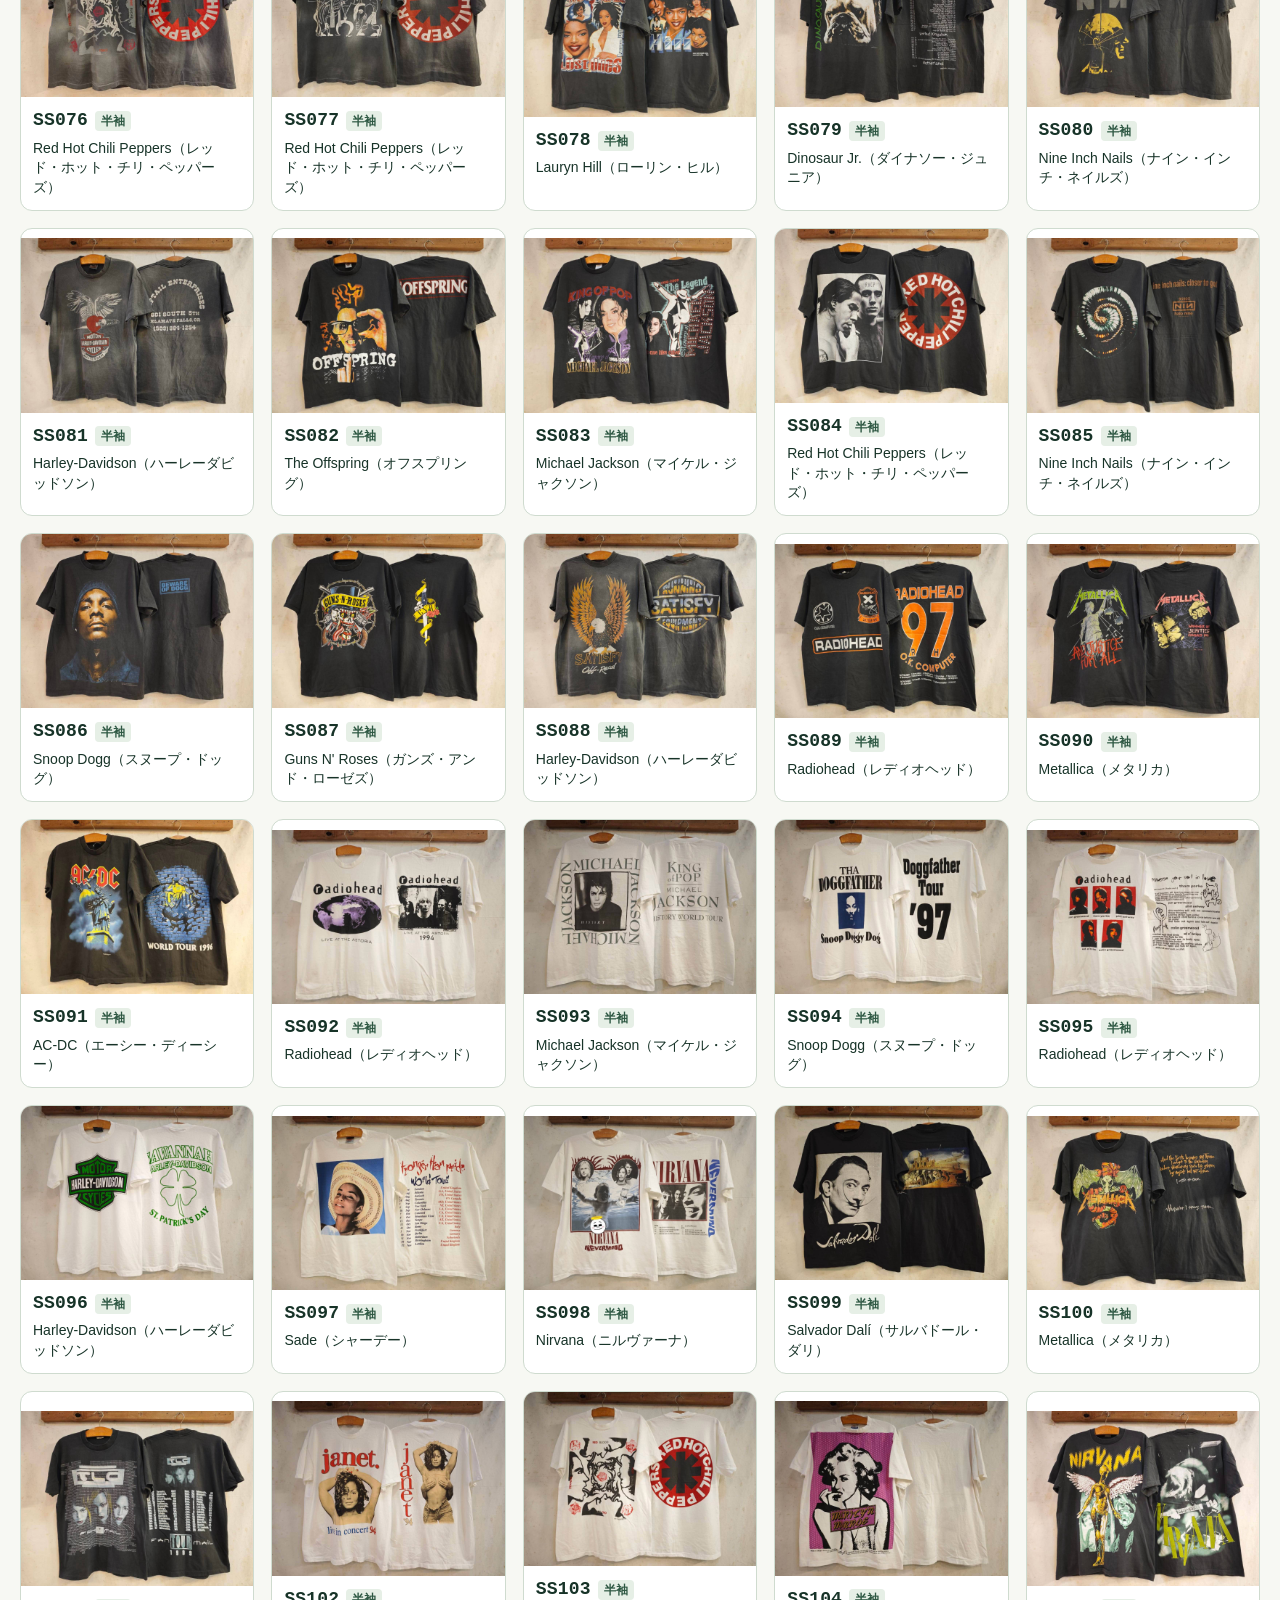
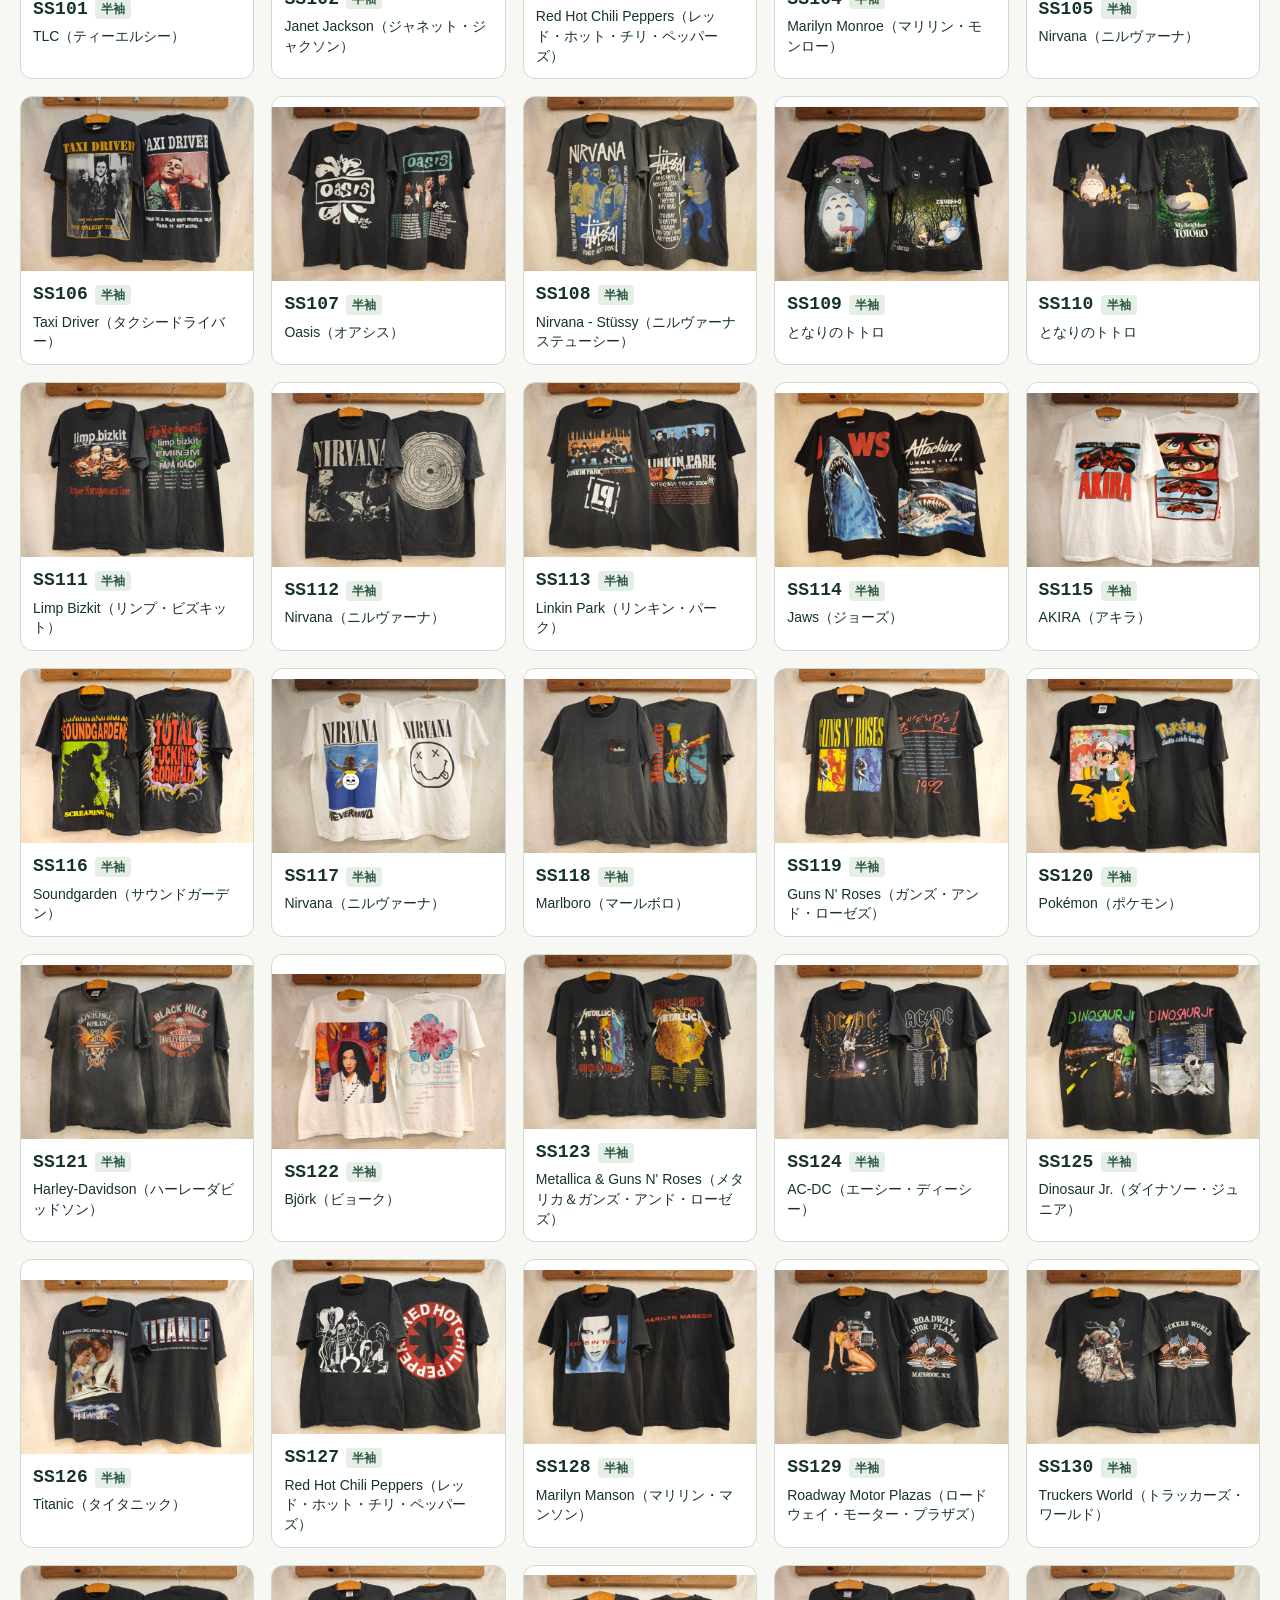
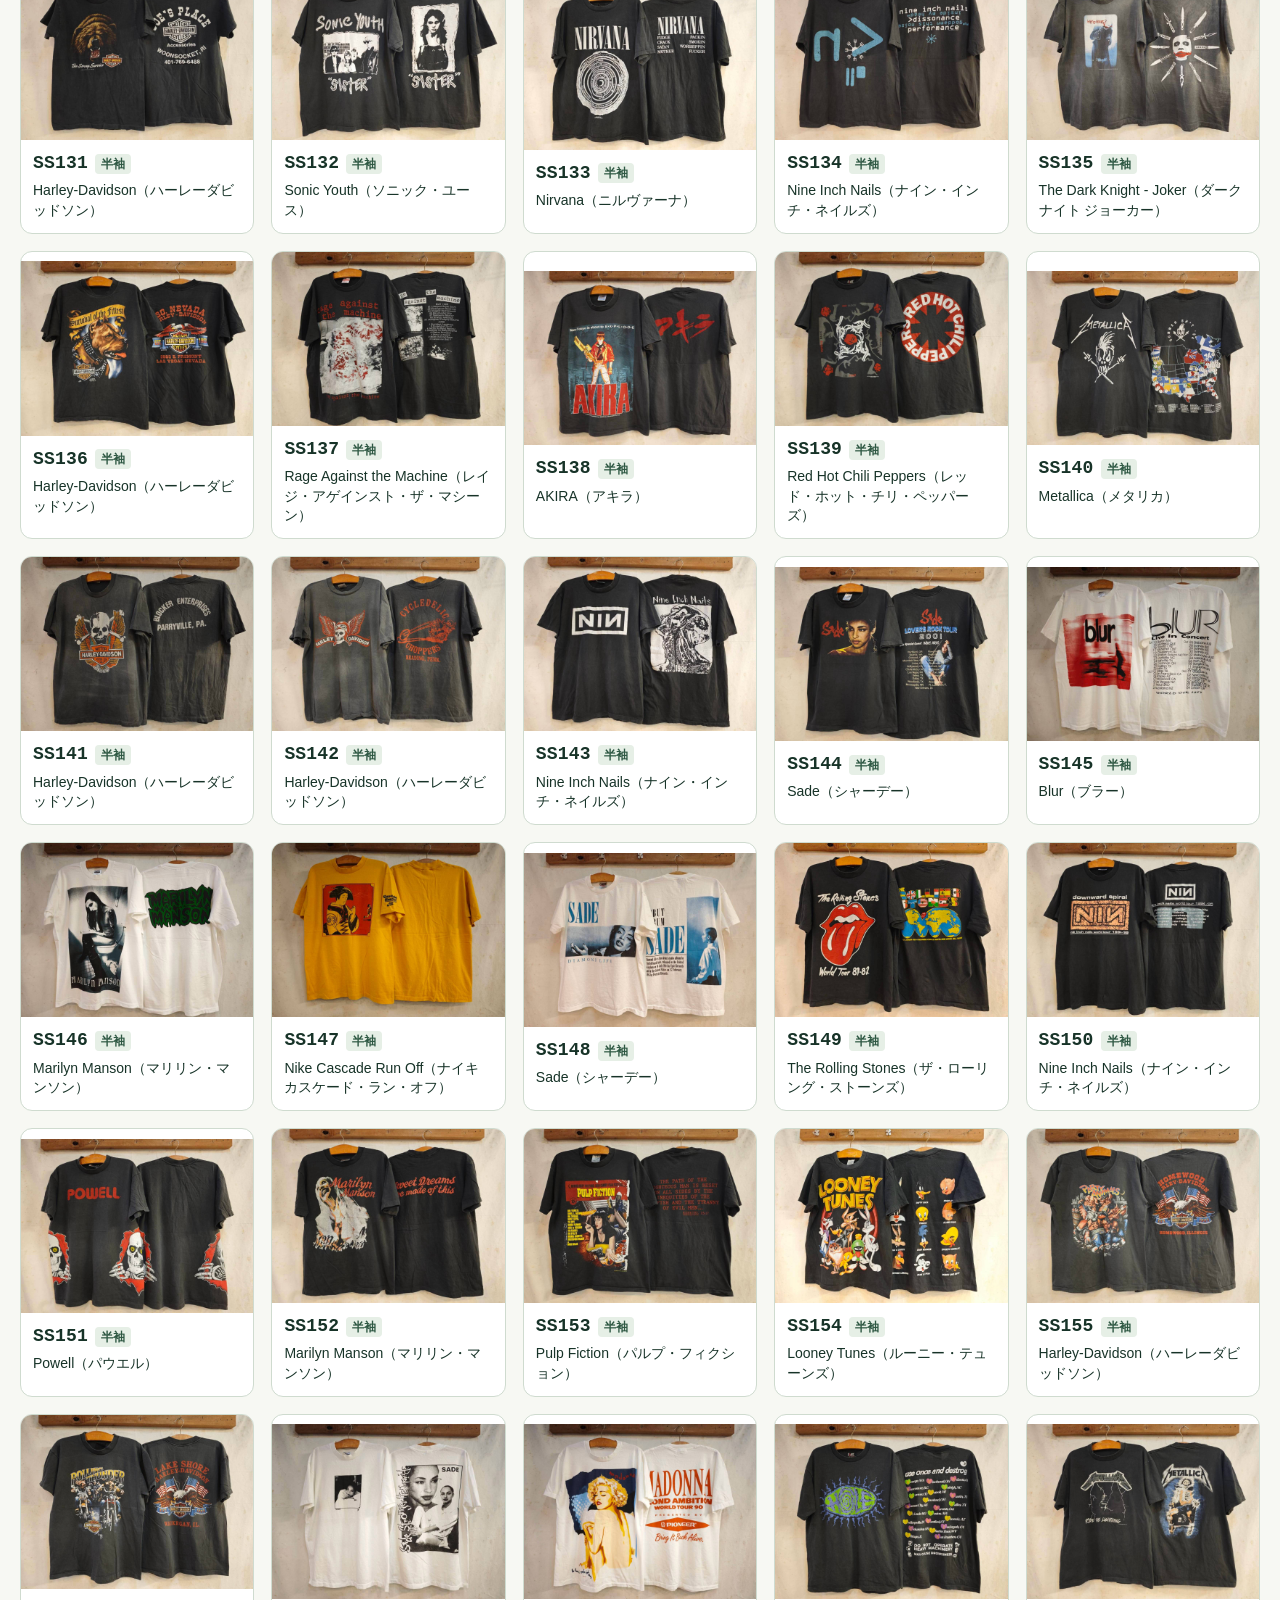
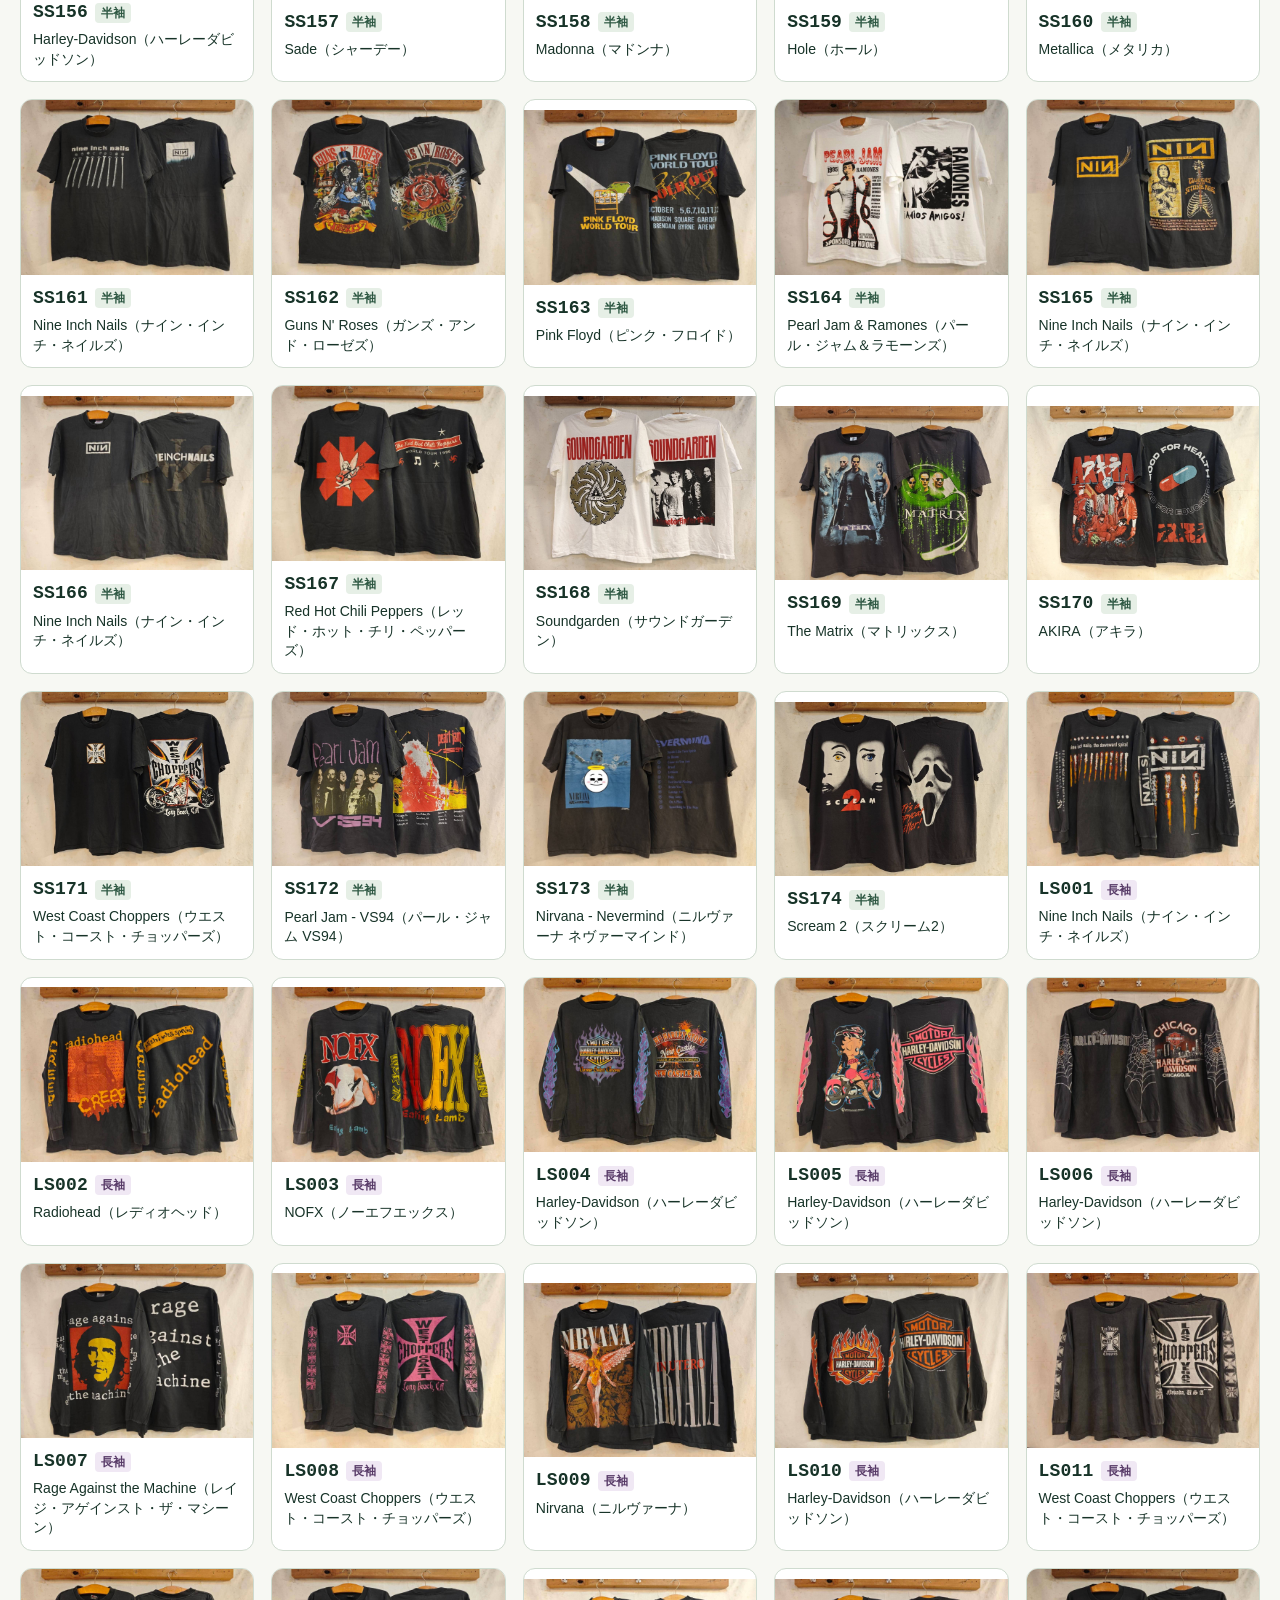
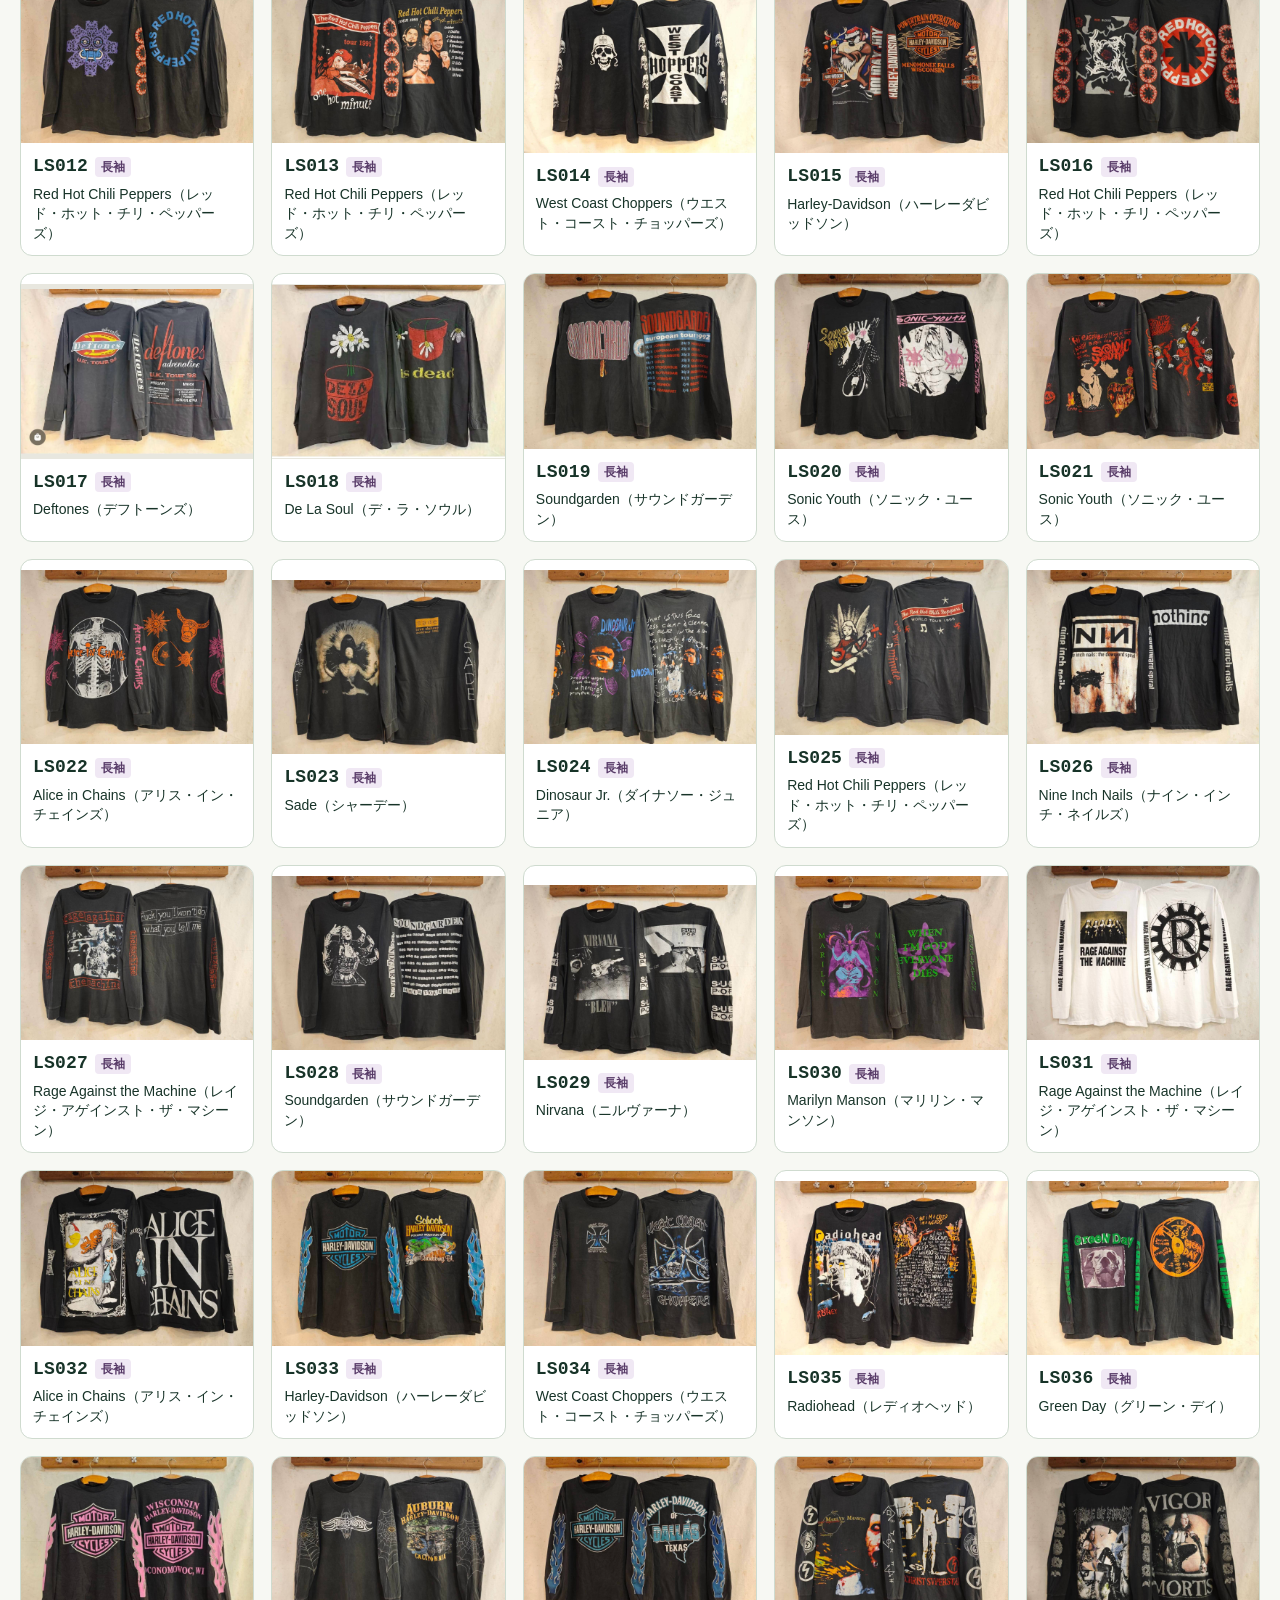
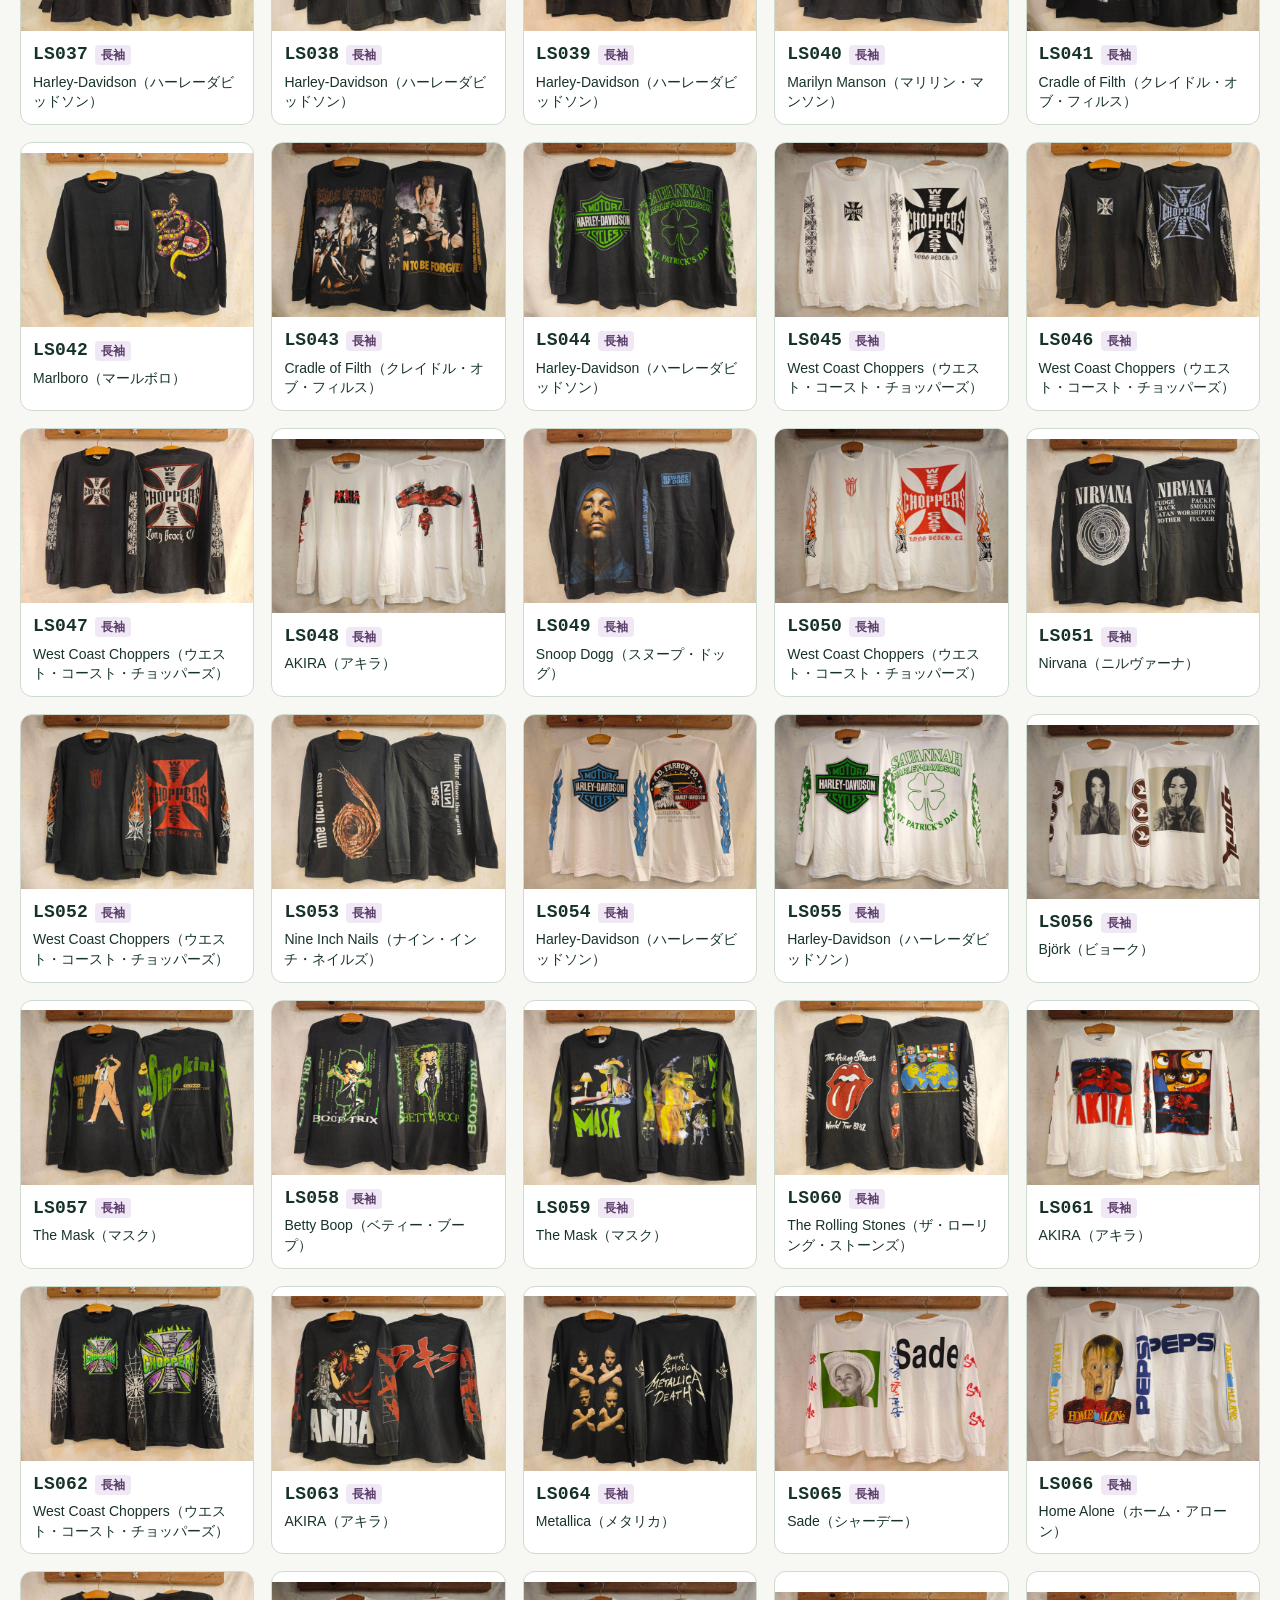
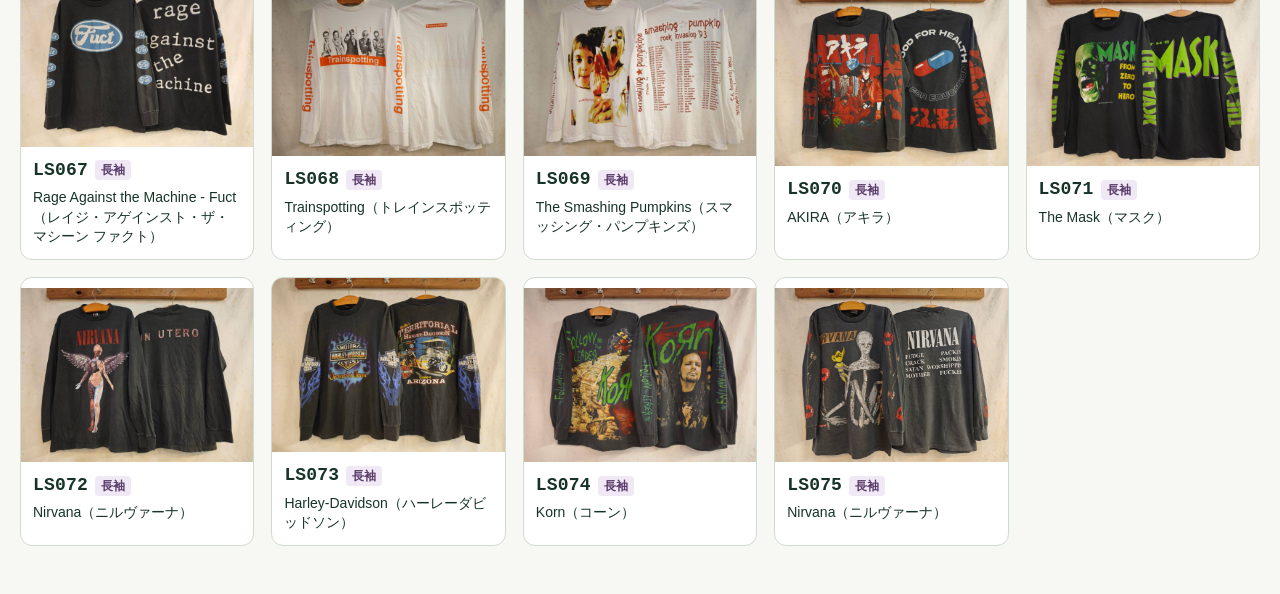
==== commit e75d14c0: "単価区分を反映した照合用一覧を再出力し、手順書を更新 Co-Authored-By: Claude Opus 5.5 <noreply@anthropic.com>" ====
--- a/index.html
+++ b/index.html
@@ -187,255 +187,255 @@
 <button data-filter="all" aria-pressed="true">すべて</button><button data-filter="SS" aria-pressed="false">半袖</button><button data-filter="LS" aria-pressed="false">長袖</button>
 </div></div>
 <p id="results" class="results" role="status">249 件を表示</p>
-<div id="grid" class="grid"><button type="button" class="card" data-code="SS001" aria-label="SS001 Harley-Davidson（ハーレーダビッドソン） 拡大" aria-haspopup="dialog"><img class="photo" src="images/59ef6fef4ff81e33afef091dd5d0499fbca4c916fc7e9a3c43d875ce8cc56bcb.jpg" alt="" decoding="async"><span class="info"><span class="meta"><span class="code">SS001</span><span class="sleeve">半袖</span></span><span class="name">Harley-Davidson（ハーレーダビッドソン）</span></span></button>
-<button type="button" class="card" data-code="SS002" aria-label="SS002 Red Hot Chili Peppers（レッド・ホット・チリ・ペッパーズ） 拡大" aria-haspopup="dialog"><img class="photo" src="images/8011b5ea77c5d7b0746ca7e87f9013b3a1cfd6c1e27a342b9be223cff4e21909.jpg" alt="" decoding="async"><span class="info"><span class="meta"><span class="code">SS002</span><span class="sleeve">半袖</span></span><span class="name">Red Hot Chili Peppers（レッド・ホット・チリ・ペッパーズ）</span></span></button>
-<button type="button" class="card" data-code="SS003" aria-label="SS003 セーラームーン 拡大" aria-haspopup="dialog"><img class="photo" src="images/f7714621856cc94423b20b9665b6e2d71be54916b276d8b6be162bc4cef154d6.jpg" alt="" decoding="async"><span class="info"><span class="meta"><span class="code">SS003</span><span class="sleeve">半袖</span></span><span class="name">セーラームーン</span></span></button>
-<button type="button" class="card" data-code="SS004" aria-label="SS004 Nirvana（ニルヴァーナ） 拡大" aria-haspopup="dialog"><img class="photo" src="images/6691223b146648ebb240070470e4411d9fdc8bd48d08462cd11f6a7f32f311ec.jpg" alt="" decoding="async"><span class="info"><span class="meta"><span class="code">SS004</span><span class="sleeve">半袖</span></span><span class="name">Nirvana（ニルヴァーナ）</span></span></button>
-<button type="button" class="card" data-code="SS005" aria-label="SS005 Soundgarden（サウンドガーデン） 拡大" aria-haspopup="dialog"><img class="photo" src="images/f0b859d18a252836479b101bbfab0836001f6b4a4d926da8e4ce48cbb989001e.jpg" alt="" decoding="async"><span class="info"><span class="meta"><span class="code">SS005</span><span class="sleeve">半袖</span></span><span class="name">Soundgarden（サウンドガーデン）</span></span></button>
-<button type="button" class="card" data-code="SS006" aria-label="SS006 West Coast Choppers（ウエスト・コースト・チョッパーズ） 拡大" aria-haspopup="dialog"><img class="photo" src="images/eda6f06e389e380a54348aaf4cc2aaf095277eadb047a6f5c4db2da2428ca93f.jpg" alt="" decoding="async"><span class="info"><span class="meta"><span class="code">SS006</span><span class="sleeve">半袖</span></span><span class="name">West Coast Choppers（ウエスト・コースト・チョッパーズ）</span></span></button>
-<button type="button" class="card" data-code="SS007" aria-label="SS007 Aerosmith（エアロスミス） 拡大" aria-haspopup="dialog"><img class="photo" src="images/7ff034bd5c671479ece40088930007103ba2c9add6565f184ffda0b3bdc3ed3e.jpg" alt="" decoding="async"><span class="info"><span class="meta"><span class="code">SS007</span><span class="sleeve">半袖</span></span><span class="name">Aerosmith（エアロスミス）</span></span></button>
-<button type="button" class="card" data-code="SS008" aria-label="SS008 Metallica（メタリカ） 拡大" aria-haspopup="dialog"><img class="photo" src="images/230459747891ec41def6bc102f9ac872c7880ac9bcca4db5ba527188fb853521.jpg" alt="" decoding="async"><span class="info"><span class="meta"><span class="code">SS008</span><span class="sleeve">半袖</span></span><span class="name">Metallica（メタリカ）</span></span></button>
-<button type="button" class="card" data-code="SS009" aria-label="SS009 Marlboro（マールボロ） 拡大" aria-haspopup="dialog"><img class="photo" src="images/45862ec3aa35bf819ef593c0a186b2a2a6436bbd25bd9525a594751e5354200b.jpg" alt="" loading="lazy" decoding="async"><span class="info"><span class="meta"><span class="code">SS009</span><span class="sleeve">半袖</span></span><span class="name">Marlboro（マールボロ）</span></span></button>
-<button type="button" class="card" data-code="SS010" aria-label="SS010 Harley-Davidson（ハーレーダビッドソン） 拡大" aria-haspopup="dialog"><img class="photo" src="images/749bef5bc655f7af8203033d364fe9a0bad3f52ff31da4373a9e7a9c4c22f5c3.jpg" alt="" loading="lazy" decoding="async"><span class="info"><span class="meta"><span class="code">SS010</span><span class="sleeve">半袖</span></span><span class="name">Harley-Davidson（ハーレーダビッドソン）</span></span></button>
-<button type="button" class="card" data-code="SS011" aria-label="SS011 West Coast Choppers（ウエスト・コースト・チョッパーズ） 拡大" aria-haspopup="dialog"><img class="photo" src="images/a9a6c808c626bb305dc00fb17e110bc0dedf9107c4d9ac4ac3d02e273e52d1d1.jpg" alt="" loading="lazy" decoding="async"><span class="info"><span class="meta"><span class="code">SS011</span><span class="sleeve">半袖</span></span><span class="name">West Coast Choppers（ウエスト・コースト・チョッパーズ）</span></span></button>
-<button type="button" class="card" data-code="SS012" aria-label="SS012 Radiohead（レディオヘッド） 拡大" aria-haspopup="dialog"><img class="photo" src="images/6e8278472c1fac1561a3ccbeaf18a8896663b532e5ac4b4b639333fa07d3df1d.jpg" alt="" loading="lazy" decoding="async"><span class="info"><span class="meta"><span class="code">SS012</span><span class="sleeve">半袖</span></span><span class="name">Radiohead（レディオヘッド）</span></span></button>
-<button type="button" class="card" data-code="SS013" aria-label="SS013 Betty Boop（ベティー・ブープ） 拡大" aria-haspopup="dialog"><img class="photo" src="images/8868efd0a955bc77b16050e881805f19d78168344b60749a40b170a1870dcb32.jpg" alt="" loading="lazy" decoding="async"><span class="info"><span class="meta"><span class="code">SS013</span><span class="sleeve">半袖</span></span><span class="name">Betty Boop（ベティー・ブープ）</span></span></button>
-<button type="button" class="card" data-code="SS014" aria-label="SS014 Stone Temple Pilots（ストーン・テンプル・パイロッツ） 拡大" aria-haspopup="dialog"><img class="photo" src="images/049fc7c66728d44c414729517d17644098bae9e9204e9444a82fc5c5095efef1.jpg" alt="" loading="lazy" decoding="async"><span class="info"><span class="meta"><span class="code">SS014</span><span class="sleeve">半袖</span></span><span class="name">Stone Temple Pilots（ストーン・テンプル・パイロッツ）</span></span></button>
-<button type="button" class="card" data-code="SS015" aria-label="SS015 West Coast Choppers（ウエスト・コースト・チョッパーズ） 拡大" aria-haspopup="dialog"><img class="photo" src="images/0b5f8541501f0c636b38084dff5d7cfaac2b9f67c3bcebf7bce6f703d40c3a66.jpg" alt="" loading="lazy" decoding="async"><span class="info"><span class="meta"><span class="code">SS015</span><span class="sleeve">半袖</span></span><span class="name">West Coast Choppers（ウエスト・コースト・チョッパーズ）</span></span></button>
-<button type="button" class="card" data-code="SS016" aria-label="SS016 Harley-Davidson（ハーレーダビッドソン） 拡大" aria-haspopup="dialog"><img class="photo" src="images/497058b9cf00465f081b1d8485ba90ec373205cd34ad809ef3bc5cc66a00a9de.jpg" alt="" loading="lazy" decoding="async"><span class="info"><span class="meta"><span class="code">SS016</span><span class="sleeve">半袖</span></span><span class="name">Harley-Davidson（ハーレーダビッドソン）</span></span></button>
-<button type="button" class="card" data-code="SS017" aria-label="SS017 Harley-Davidson（ハーレーダビッドソン） 拡大" aria-haspopup="dialog"><img class="photo" src="images/d44542d8fea834aad88ce4adfbdcc6a85a5cd256dc297a692bc14e5d6a73381d.jpg" alt="" loading="lazy" decoding="async"><span class="info"><span class="meta"><span class="code">SS017</span><span class="sleeve">半袖</span></span><span class="name">Harley-Davidson（ハーレーダビッドソン）</span></span></button>
-<button type="button" class="card" data-code="SS018" aria-label="SS018 セーラームーン 拡大" aria-haspopup="dialog"><img class="photo" src="images/90a5641432c8fbebebf7472fb8bb1cbaaf78b3fd185c8a079b0c686d724dc755.jpg" alt="" loading="lazy" decoding="async"><span class="info"><span class="meta"><span class="code">SS018</span><span class="sleeve">半袖</span></span><span class="name">セーラームーン</span></span></button>
-<button type="button" class="card" data-code="SS019" aria-label="SS019 Harley-Davidson（ハーレーダビッドソン） 拡大" aria-haspopup="dialog"><img class="photo" src="images/1e82ac7ee6d840f6cbd99f3852a52bd74768b6af16093f417f4d7b9d9cd1a3b6.jpg" alt="" loading="lazy" decoding="async"><span class="info"><span class="meta"><span class="code">SS019</span><span class="sleeve">半袖</span></span><span class="name">Harley-Davidson（ハーレーダビッドソン）</span></span></button>
-<button type="button" class="card" data-code="SS020" aria-label="SS020 Harley-Davidson（ハーレーダビッドソン） 拡大" aria-haspopup="dialog"><img class="photo" src="images/99d79547a0a40aec3c2261beeb6537a817b62337853f51a13a3e2511ff20d50e.jpg" alt="" loading="lazy" decoding="async"><span class="info"><span class="meta"><span class="code">SS020</span><span class="sleeve">半袖</span></span><span class="name">Harley-Davidson（ハーレーダビッドソン）</span></span></button>
-<button type="button" class="card" data-code="SS021" aria-label="SS021 Gorillaz（ゴリラズ） 拡大" aria-haspopup="dialog"><img class="photo" src="images/cdd2c81e393ae1d13b633dcdcef75ab8de343a37a27dc9bedffa7ea57a6b7e9d.jpg" alt="" loading="lazy" decoding="async"><span class="info"><span class="meta"><span class="code">SS021</span><span class="sleeve">半袖</span></span><span class="name">Gorillaz（ゴリラズ）</span></span></button>
-<button type="button" class="card" data-code="SS022" aria-label="SS022 Slipknot（スリップノット） 拡大" aria-haspopup="dialog"><img class="photo" src="images/500fa880dc6e2425f429739c52084e4d18c910c84ef244abc2e19684a8f0d693.jpg" alt="" loading="lazy" decoding="async"><span class="info"><span class="meta"><span class="code">SS022</span><span class="sleeve">半袖</span></span><span class="name">Slipknot（スリップノット）</span></span></button>
-<button type="button" class="card" data-code="SS023" aria-label="SS023 Metallica（メタリカ） 拡大" aria-haspopup="dialog"><img class="photo" src="images/fa877fb554606ae9ae0cf1f2164058ba84dbc8762dc58d27cf2449957db69936.jpg" alt="" loading="lazy" decoding="async"><span class="info"><span class="meta"><span class="code">SS023</span><span class="sleeve">半袖</span></span><span class="name">Metallica（メタリカ）</span></span></button>
-<button type="button" class="card" data-code="SS024" aria-label="SS024 Black Sabbath（ブラック・サバス） 拡大" aria-haspopup="dialog"><img class="photo" src="images/4bb6e0964f83fba19ec68bdc4f9ccb3a18b2fc30510a2606a819848561be8245.jpg" alt="" loading="lazy" decoding="async"><span class="info"><span class="meta"><span class="code">SS024</span><span class="sleeve">半袖</span></span><span class="name">Black Sabbath（ブラック・サバス）</span></span></button>
-<button type="button" class="card" data-code="SS025" aria-label="SS025 Oasis（オアシス） 拡大" aria-haspopup="dialog"><img class="photo" src="images/31ec72fa971912f732be683078d66928386ccad4134bb0fd8d7b1f7a773ecd53.jpg" alt="" loading="lazy" decoding="async"><span class="info"><span class="meta"><span class="code">SS025</span><span class="sleeve">半袖</span></span><span class="name">Oasis（オアシス）</span></span></button>
-<button type="button" class="card" data-code="SS026" aria-label="SS026 Harley-Davidson（ハーレーダビッドソン） 拡大" aria-haspopup="dialog"><img class="photo" src="images/3effdaa6f163ee909656a44ceadefeb7230e38e7564206d307377432d4e11cab.jpg" alt="" loading="lazy" decoding="async"><span class="info"><span class="meta"><span class="code">SS026</span><span class="sleeve">半袖</span></span><span class="name">Harley-Davidson（ハーレーダビッドソン）</span></span></button>
-<button type="button" class="card" data-code="SS027" aria-label="SS027 Harley-Davidson（ハーレーダビッドソン） 拡大" aria-haspopup="dialog"><img class="photo" src="images/760ce367db1810ccf8a78bd920e1275747871da6ccb3e22f489006cba060f75e.jpg" alt="" loading="lazy" decoding="async"><span class="info"><span class="meta"><span class="code">SS027</span><span class="sleeve">半袖</span></span><span class="name">Harley-Davidson（ハーレーダビッドソン）</span></span></button>
-<button type="button" class="card" data-code="SS028" aria-label="SS028 Eminem（エミネム） 拡大" aria-haspopup="dialog"><img class="photo" src="images/fe4a50eed962a42976956252d02552fa30074fa0c548352beb8a2420904476a6.jpg" alt="" loading="lazy" decoding="async"><span class="info"><span class="meta"><span class="code">SS028</span><span class="sleeve">半袖</span></span><span class="name">Eminem（エミネム）</span></span></button>
-<button type="button" class="card" data-code="SS029" aria-label="SS029 Limp Bizkit（リンプ・ビズキット） 拡大" aria-haspopup="dialog"><img class="photo" src="images/bddf0c80416cffbaa9707e16d738f9e529166cea212bf3d7838cad487a3351de.jpg" alt="" loading="lazy" decoding="async"><span class="info"><span class="meta"><span class="code">SS029</span><span class="sleeve">半袖</span></span><span class="name">Limp Bizkit（リンプ・ビズキット）</span></span></button>
-<button type="button" class="card" data-code="SS030" aria-label="SS030 Stüssy - Björk（ステューシー ビョーク） 拡大" aria-haspopup="dialog"><img class="photo" src="images/f4b6cad93326a7b7c680009d512b7ad717320f4bde417897f951282486d56ac8.jpg" alt="" loading="lazy" decoding="async"><span class="info"><span class="meta"><span class="code">SS030</span><span class="sleeve">半袖</span></span><span class="name">Stüssy - Björk（ステューシー ビョーク）</span></span></button>
-<button type="button" class="card" data-code="SS031" aria-label="SS031 Metallica（メタリカ） 拡大" aria-haspopup="dialog"><img class="photo" src="images/489def18e45e83ebd841218821752963b0751266d95b5e6dc1e10c1cb9c25c12.jpg" alt="" loading="lazy" decoding="async"><span class="info"><span class="meta"><span class="code">SS031</span><span class="sleeve">半袖</span></span><span class="name">Metallica（メタリカ）</span></span></button>
-<button type="button" class="card" data-code="SS032" aria-label="SS032 Oasis（オアシス） 拡大" aria-haspopup="dialog"><img class="photo" src="images/fba7b50579884d847a2ff4774042331d4a1a7748afe8ca10a1700e8a2e2b961c.jpg" alt="" loading="lazy" decoding="async"><span class="info"><span class="meta"><span class="code">SS032</span><span class="sleeve">半袖</span></span><span class="name">Oasis（オアシス）</span></span></button>
-<button type="button" class="card" data-code="SS033" aria-label="SS033 The Powerpuff Girls（パワーパフ ガールズ） 拡大" aria-haspopup="dialog"><img class="photo" src="images/cabceaf5181f3a16af725cd6dd17552c036affd5381b0eca7cdca8b0a6962392.jpg" alt="" loading="lazy" decoding="async"><span class="info"><span class="meta"><span class="code">SS033</span><span class="sleeve">半袖</span></span><span class="name">The Powerpuff Girls（パワーパフ ガールズ）</span></span></button>
-<button type="button" class="card" data-code="SS034" aria-label="SS034 Nirvana（ニルヴァーナ） 拡大" aria-haspopup="dialog"><img class="photo" src="images/fe2ad863c27e25e9fb78931341d549494136e12ea091288c658992ea28cba6b1.jpg" alt="" loading="lazy" decoding="async"><span class="info"><span class="meta"><span class="code">SS034</span><span class="sleeve">半袖</span></span><span class="name">Nirvana（ニルヴァーナ）</span></span></button>
-<button type="button" class="card" data-code="SS035" aria-label="SS035 Metallica（メタリカ） 拡大" aria-haspopup="dialog"><img class="photo" src="images/3b568cdfe5261da2f5e4690acd49de8027111a22ca045cfbbfd32508a5939a20.jpg" alt="" loading="lazy" decoding="async"><span class="info"><span class="meta"><span class="code">SS035</span><span class="sleeve">半袖</span></span><span class="name">Metallica（メタリカ）</span></span></button>
-<button type="button" class="card" data-code="SS036" aria-label="SS036 Marilyn Manson（マリリン・マンソン） 拡大" aria-haspopup="dialog"><img class="photo" src="images/ea8cc2203d7e22de8c71e4df07c9a43ad5dc59217113cbc79b8ac636b3bb8304.jpg" alt="" loading="lazy" decoding="async"><span class="info"><span class="meta"><span class="code">SS036</span><span class="sleeve">半袖</span></span><span class="name">Marilyn Manson（マリリン・マンソン）</span></span></button>
-<button type="button" class="card" data-code="SS037" aria-label="SS037 Linkin Park（リンキン・パーク） 拡大" aria-haspopup="dialog"><img class="photo" src="images/c943b612d41572adf2e066a7f418cd5739399be9ca7406982334912cb11cae77.jpg" alt="" loading="lazy" decoding="async"><span class="info"><span class="meta"><span class="code">SS037</span><span class="sleeve">半袖</span></span><span class="name">Linkin Park（リンキン・パーク）</span></span></button>
-<button type="button" class="card" data-code="SS038" aria-label="SS038 Marlboro（マールボロ） 拡大" aria-haspopup="dialog"><img class="photo" src="images/4a9174ef33bcaf9a589ce63ea27e58a7ee7cb79a6dbc1a35a5f39ccb38f2fcab.jpg" alt="" loading="lazy" decoding="async"><span class="info"><span class="meta"><span class="code">SS038</span><span class="sleeve">半袖</span></span><span class="name">Marlboro（マールボロ）</span></span></button>
-<button type="button" class="card" data-code="SS039" aria-label="SS039 Nirvana（ニルヴァーナ） 拡大" aria-haspopup="dialog"><img class="photo" src="images/8039d543a39cac5df529af9b5b8b730bc0f848267da14e6083deaf69a962a712.jpg" alt="" loading="lazy" decoding="async"><span class="info"><span class="meta"><span class="code">SS039</span><span class="sleeve">半袖</span></span><span class="name">Nirvana（ニルヴァーナ）</span></span></button>
-<button type="button" class="card" data-code="SS040" aria-label="SS040 Nirvana（ニルヴァーナ） 拡大" aria-haspopup="dialog"><img class="photo" src="images/d43f49e6017d0f28ed4ee6db3a2dd2dd5c8607db6f62ead4ba563dcf4d5303c7.jpg" alt="" loading="lazy" decoding="async"><span class="info"><span class="meta"><span class="code">SS040</span><span class="sleeve">半袖</span></span><span class="name">Nirvana（ニルヴァーナ）</span></span></button>
-<button type="button" class="card" data-code="SS041" aria-label="SS041 Marilyn Manson（マリリン・マンソン） 拡大" aria-haspopup="dialog"><img class="photo" src="images/8d468d8ce9b549771511951243affaa6f75233d56b4dd9d6ba870ef70a20a53d.jpg" alt="" loading="lazy" decoding="async"><span class="info"><span class="meta"><span class="code">SS041</span><span class="sleeve">半袖</span></span><span class="name">Marilyn Manson（マリリン・マンソン）</span></span></button>
-<button type="button" class="card" data-code="SS042" aria-label="SS042 Nirvana（ニルヴァーナ） 拡大" aria-haspopup="dialog"><img class="photo" src="images/c822aeba6c9eb1c2830dd01b1666077d0b50ae0bc2604f7d9db70e2e2d987f75.jpg" alt="" loading="lazy" decoding="async"><span class="info"><span class="meta"><span class="code">SS042</span><span class="sleeve">半袖</span></span><span class="name">Nirvana（ニルヴァーナ）</span></span></button>
-<button type="button" class="card" data-code="SS043" aria-label="SS043 Marilyn Manson（マリリン・マンソン） 拡大" aria-haspopup="dialog"><img class="photo" src="images/5beadb51a270b1c4d71dde0098aad7269e52e46b7212101ceeac6d9cdf5590e3.jpg" alt="" loading="lazy" decoding="async"><span class="info"><span class="meta"><span class="code">SS043</span><span class="sleeve">半袖</span></span><span class="name">Marilyn Manson（マリリン・マンソン）</span></span></button>
-<button type="button" class="card" data-code="SS044" aria-label="SS044 Marilyn Manson（マリリン・マンソン） 拡大" aria-haspopup="dialog"><img class="photo" src="images/67580bf530720930ef232802a315ee5feded684cd84e6fae57e8aaf6e2a325ed.jpg" alt="" loading="lazy" decoding="async"><span class="info"><span class="meta"><span class="code">SS044</span><span class="sleeve">半袖</span></span><span class="name">Marilyn Manson（マリリン・マンソン）</span></span></button>
-<button type="button" class="card" data-code="SS045" aria-label="SS045 Korn（コーン） 拡大" aria-haspopup="dialog"><img class="photo" src="images/6aef018b4ecbec42b61a237dd027f0547d3f3610b0ca20ab71e0518301a982b8.jpg" alt="" loading="lazy" decoding="async"><span class="info"><span class="meta"><span class="code">SS045</span><span class="sleeve">半袖</span></span><span class="name">Korn（コーン）</span></span></button>
-<button type="button" class="card" data-code="SS046" aria-label="SS046 Marilyn Manson（マリリン・マンソン） 拡大" aria-haspopup="dialog"><img class="photo" src="images/3112dfaddc2deff8bcd2c300b01e516ad671683516bc0f18746d9b51f64cd65b.jpg" alt="" loading="lazy" decoding="async"><span class="info"><span class="meta"><span class="code">SS046</span><span class="sleeve">半袖</span></span><span class="name">Marilyn Manson（マリリン・マンソン）</span></span></button>
-<button type="button" class="card" data-code="SS047" aria-label="SS047 Nirvana（ニルヴァーナ） 拡大" aria-haspopup="dialog"><img class="photo" src="images/d5c61f47d3d885b6b3ef188261069268ed196e596312bf7958baf9d940749fa7.jpg" alt="" loading="lazy" decoding="async"><span class="info"><span class="meta"><span class="code">SS047</span><span class="sleeve">半袖</span></span><span class="name">Nirvana（ニルヴァーナ）</span></span></button>
-<button type="button" class="card" data-code="SS048" aria-label="SS048 Red Hot Chili Peppers（レッド・ホット・チリ・ペッパーズ） 拡大" aria-haspopup="dialog"><img class="photo" src="images/9141bf6e6308a17c24ab1b4b0f7311e5a9e5a1a87176557b983375876f44be75.jpg" alt="" loading="lazy" decoding="async"><span class="info"><span class="meta"><span class="code">SS048</span><span class="sleeve">半袖</span></span><span class="name">Red Hot Chili Peppers（レッド・ホット・チリ・ペッパーズ）</span></span></button>
-<button type="button" class="card" data-code="SS049" aria-label="SS049 2Pac（トゥパック） 拡大" aria-haspopup="dialog"><img class="photo" src="images/beb35e44beeaddb1ef0d1fc6270058873fd14be431913fb890d1a5a556c151f9.jpg" alt="" loading="lazy" decoding="async"><span class="info"><span class="meta"><span class="code">SS049</span><span class="sleeve">半袖</span></span><span class="name">2Pac（トゥパック）</span></span></button>
-<button type="button" class="card" data-code="SS050" aria-label="SS050 Red Hot Chili Peppers（レッド・ホット・チリ・ペッパーズ） 拡大" aria-haspopup="dialog"><img class="photo" src="images/19c36dbdb6c906e19e8fb34dff519ddd7a51b75e6e1499aee857bae839058205.jpg" alt="" loading="lazy" decoding="async"><span class="info"><span class="meta"><span class="code">SS050</span><span class="sleeve">半袖</span></span><span class="name">Red Hot Chili Peppers（レッド・ホット・チリ・ペッパーズ）</span></span></button>
-<button type="button" class="card" data-code="SS051" aria-label="SS051 Red Hot Chili Peppers（レッド・ホット・チリ・ペッパーズ） 拡大" aria-haspopup="dialog"><img class="photo" src="images/96bb4dfd65568a31f5e5bc82890c4de515ed5c4f490fff9925fdbdf7e5d5b906.jpg" alt="" loading="lazy" decoding="async"><span class="info"><span class="meta"><span class="code">SS051</span><span class="sleeve">半袖</span></span><span class="name">Red Hot Chili Peppers（レッド・ホット・チリ・ペッパーズ）</span></span></button>
-<button type="button" class="card" data-code="SS052" aria-label="SS052 Sonic Youth &amp; Sun Ra（ソニック・ユース＆サン・ラー） 拡大" aria-haspopup="dialog"><img class="photo" src="images/39ee35357daa9eff8dc11751888dfa941c6c9fcee259bb23c0aa496538b41445.jpg" alt="" loading="lazy" decoding="async"><span class="info"><span class="meta"><span class="code">SS052</span><span class="sleeve">半袖</span></span><span class="name">Sonic Youth &amp; Sun Ra（ソニック・ユース＆サン・ラー）</span></span></button>
-<button type="button" class="card" data-code="SS053" aria-label="SS053 The Smashing Pumpkins（スマッシング・パンプキンズ） 拡大" aria-haspopup="dialog"><img class="photo" src="images/de6d28069702f620b7cb56341ad2a40d722d7c31a7a5d6ff7df2a28226b9acc1.jpg" alt="" loading="lazy" decoding="async"><span class="info"><span class="meta"><span class="code">SS053</span><span class="sleeve">半袖</span></span><span class="name">The Smashing Pumpkins（スマッシング・パンプキンズ）</span></span></button>
-<button type="button" class="card" data-code="SS054" aria-label="SS054 The Rolling Stones（ザ・ローリング・ストーンズ） 拡大" aria-haspopup="dialog"><img class="photo" src="images/dd595db5b3c27f02efe4d269e4eda9b1fb2a148afa6053340f78cc7128cb02df.jpg" alt="" loading="lazy" decoding="async"><span class="info"><span class="meta"><span class="code">SS054</span><span class="sleeve">半袖</span></span><span class="name">The Rolling Stones（ザ・ローリング・ストーンズ）</span></span></button>
-<button type="button" class="card" data-code="SS055" aria-label="SS055 Ozzy Osbourne（オジー・オズボーン） 拡大" aria-haspopup="dialog"><img class="photo" src="images/dd769f21ee82baf6311885a446c9f24a09d7f5a90091e0f163b34d70fc3072be.jpg" alt="" loading="lazy" decoding="async"><span class="info"><span class="meta"><span class="code">SS055</span><span class="sleeve">半袖</span></span><span class="name">Ozzy Osbourne（オジー・オズボーン）</span></span></button>
-<button type="button" class="card" data-code="SS056" aria-label="SS056 Family Values Tour（ファミリー・ヴァリューズ・ツアー） 拡大" aria-haspopup="dialog"><img class="photo" src="images/3e78d5e080cfbad05733a101128b3bfedf250626a347570e711ac6d05aa77c66.jpg" alt="" loading="lazy" decoding="async"><span class="info"><span class="meta"><span class="code">SS056</span><span class="sleeve">半袖</span></span><span class="name">Family Values Tour（ファミリー・ヴァリューズ・ツアー）</span></span></button>
-<button type="button" class="card" data-code="SS057" aria-label="SS057 Stüssy - Dennis Rodman（ステューシー デニス・ロッドマン） 拡大" aria-haspopup="dialog"><img class="photo" src="images/df519385ccdb837248053906710603f3b0b589e7ee9ef7a2305f0d23b4bc7e76.jpg" alt="" loading="lazy" decoding="async"><span class="info"><span class="meta"><span class="code">SS057</span><span class="sleeve">半袖</span></span><span class="name">Stüssy - Dennis Rodman（ステューシー デニス・ロッドマン）</span></span></button>
-<button type="button" class="card" data-code="SS058" aria-label="SS058 Radiohead（レディオヘッド） 拡大" aria-haspopup="dialog"><img class="photo" src="images/e68aa4c322eaa79038973aa370bd33333c2eb73435a018260bd16a3ebf6773d7.jpg" alt="" loading="lazy" decoding="async"><span class="info"><span class="meta"><span class="code">SS058</span><span class="sleeve">半袖</span></span><span class="name">Radiohead（レディオヘッド）</span></span></button>
-<button type="button" class="card" data-code="SS059" aria-label="SS059 Eminem（エミネム） 拡大" aria-haspopup="dialog"><img class="photo" src="images/7be282301736ea3841afcc0a2032d3f6210f01f85ad53977de900917863c03b6.jpg" alt="" loading="lazy" decoding="async"><span class="info"><span class="meta"><span class="code">SS059</span><span class="sleeve">半袖</span></span><span class="name">Eminem（エミネム）</span></span></button>
-<button type="button" class="card" data-code="SS060" aria-label="SS060 Nirvana（ニルヴァーナ） 拡大" aria-haspopup="dialog"><img class="photo" src="images/61d21c5b9d34f53f94ca4541313a9dcd601f178e505bee8c1c7ea6efcfc5ead9.jpg" alt="" loading="lazy" decoding="async"><span class="info"><span class="meta"><span class="code">SS060</span><span class="sleeve">半袖</span></span><span class="name">Nirvana（ニルヴァーナ）</span></span></button>
-<button type="button" class="card" data-code="SS061" aria-label="SS061 Sade（シャーデー） 拡大" aria-haspopup="dialog"><img class="photo" src="images/2bfe48d13d5787fed529c0f0d7f86e2c147ab375d2d2ce50cab321d201e74429.jpg" alt="" loading="lazy" decoding="async"><span class="info"><span class="meta"><span class="code">SS061</span><span class="sleeve">半袖</span></span><span class="name">Sade（シャーデー）</span></span></button>
-<button type="button" class="card" data-code="SS062" aria-label="SS062 Nirvana（ニルヴァーナ） 拡大" aria-haspopup="dialog"><img class="photo" src="images/12f3bffede652a6020485a34ce6473efea093063f3b15e8f3d65bd8ed9603fc4.jpg" alt="" loading="lazy" decoding="async"><span class="info"><span class="meta"><span class="code">SS062</span><span class="sleeve">半袖</span></span><span class="name">Nirvana（ニルヴァーナ）</span></span></button>
-<button type="button" class="card" data-code="SS063" aria-label="SS063 Fight Club（ファイト・クラブ） 拡大" aria-haspopup="dialog"><img class="photo" src="images/d4a7fe3d44203ff8f306590f63ad35e853fabfe746e9fa442d9d4c50749dfab4.jpg" alt="" loading="lazy" decoding="async"><span class="info"><span class="meta"><span class="code">SS063</span><span class="sleeve">半袖</span></span><span class="name">Fight Club（ファイト・クラブ）</span></span></button>
-<button type="button" class="card" data-code="SS064" aria-label="SS064 Red Hot Chili Peppers（レッド・ホット・チリ・ペッパーズ） 拡大" aria-haspopup="dialog"><img class="photo" src="images/a71c612bd8e12f4944e67c4ed141c9e7da6b4f4eea9836c8633fd156d0a0311b.jpg" alt="" loading="lazy" decoding="async"><span class="info"><span class="meta"><span class="code">SS064</span><span class="sleeve">半袖</span></span><span class="name">Red Hot Chili Peppers（レッド・ホット・チリ・ペッパーズ）</span></span></button>
-<button type="button" class="card" data-code="SS065" aria-label="SS065 Sade（シャーデー） 拡大" aria-haspopup="dialog"><img class="photo" src="images/01ee9cfb6df4e06b7dd3858cd007ed1efa15957fe499cc0577fbf47db563915e.jpg" alt="" loading="lazy" decoding="async"><span class="info"><span class="meta"><span class="code">SS065</span><span class="sleeve">半袖</span></span><span class="name">Sade（シャーデー）</span></span></button>
-<button type="button" class="card" data-code="SS066" aria-label="SS066 Rage Against the Machine（レイジ・アゲインスト・ザ・マシーン） 拡大" aria-haspopup="dialog"><img class="photo" src="images/f3d7450608622c67783f13b4ccff483b4a17d98c6c32695f968b6a4b5f1bc911.jpg" alt="" loading="lazy" decoding="async"><span class="info"><span class="meta"><span class="code">SS066</span><span class="sleeve">半袖</span></span><span class="name">Rage Against the Machine（レイジ・アゲインスト・ザ・マシーン）</span></span></button>
-<button type="button" class="card" data-code="SS067" aria-label="SS067 Red Hot Chili Peppers（レッド・ホット・チリ・ペッパーズ） 拡大" aria-haspopup="dialog"><img class="photo" src="images/1d2a3cfe11ea3f4e042d0018fcac33c1dc01de56263a3de394a1d037e3cedd5e.jpg" alt="" loading="lazy" decoding="async"><span class="info"><span class="meta"><span class="code">SS067</span><span class="sleeve">半袖</span></span><span class="name">Red Hot Chili Peppers（レッド・ホット・チリ・ペッパーズ）</span></span></button>
-<button type="button" class="card" data-code="SS068" aria-label="SS068 Björk（ビョーク） 拡大" aria-haspopup="dialog"><img class="photo" src="images/efc02026834a81a57507c4094c59579442232d55676c0297948502fa9c3b211b.jpg" alt="" loading="lazy" decoding="async"><span class="info"><span class="meta"><span class="code">SS068</span><span class="sleeve">半袖</span></span><span class="name">Björk（ビョーク）</span></span></button>
-<button type="button" class="card" data-code="SS069" aria-label="SS069 Sonic Youth（ソニック・ユース） 拡大" aria-haspopup="dialog"><img class="photo" src="images/087db8fcc729b361b26787226350ad790b22221a75441f7aee392f6c2697dbab.jpg" alt="" loading="lazy" decoding="async"><span class="info"><span class="meta"><span class="code">SS069</span><span class="sleeve">半袖</span></span><span class="name">Sonic Youth（ソニック・ユース）</span></span></button>
-<button type="button" class="card" data-code="SS070" aria-label="SS070 Sade（シャーデー） 拡大" aria-haspopup="dialog"><img class="photo" src="images/ee593e3ab1a2194f6988d865c2ea4644059eee89b706aa32619357ef517133db.jpg" alt="" loading="lazy" decoding="async"><span class="info"><span class="meta"><span class="code">SS070</span><span class="sleeve">半袖</span></span><span class="name">Sade（シャーデー）</span></span></button>
-<button type="button" class="card" data-code="SS071" aria-label="SS071 Charlie Don&#x27;t Surf（チャーリー・ドント・サーフ） 拡大" aria-haspopup="dialog"><img class="photo" src="images/af5447ef891cf1c662632de44caaf86dcf365aa8d05fa9dee38fa67aa2765246.jpg" alt="" loading="lazy" decoding="async"><span class="info"><span class="meta"><span class="code">SS071</span><span class="sleeve">半袖</span></span><span class="name">Charlie Don&#x27;t Surf（チャーリー・ドント・サーフ）</span></span></button>
-<button type="button" class="card" data-code="SS072" aria-label="SS072 Rage Against the Machine（レイジ・アゲインスト・ザ・マシーン） 拡大" aria-haspopup="dialog"><img class="photo" src="images/2bd3ac534acba3c58aa73664fe9f741643bed3ef98454a2c7fc7d0bcf56e3e8e.jpg" alt="" loading="lazy" decoding="async"><span class="info"><span class="meta"><span class="code">SS072</span><span class="sleeve">半袖</span></span><span class="name">Rage Against the Machine（レイジ・アゲインスト・ザ・マシーン）</span></span></button>
-<button type="button" class="card" data-code="SS073" aria-label="SS073 Rage Against the Machine（レイジ・アゲインスト・ザ・マシーン） 拡大" aria-haspopup="dialog"><img class="photo" src="images/ebebfd4f44b0f43d14f567bf11f9bbb98cc70a2c4b2543c3bb8771a7eb802c9b.jpg" alt="" loading="lazy" decoding="async"><span class="info"><span class="meta"><span class="code">SS073</span><span class="sleeve">半袖</span></span><span class="name">Rage Against the Machine（レイジ・アゲインスト・ザ・マシーン）</span></span></button>
-<button type="button" class="card" data-code="SS074" aria-label="SS074 John &amp; Yoko - Imagine Peace（ジョン＆ヨーコ イマジン・ピース） 拡大" aria-haspopup="dialog"><img class="photo" src="images/79709ffff8bd96ebdfe13928b3212998ca0795d51f079009528776e08b1ad456.jpg" alt="" loading="lazy" decoding="async"><span class="info"><span class="meta"><span class="code">SS074</span><span class="sleeve">半袖</span></span><span class="name">John &amp; Yoko - Imagine Peace（ジョン＆ヨーコ イマジン・ピース）</span></span></button>
-<button type="button" class="card" data-code="SS075" aria-label="SS075 Harley-Davidson（ハーレーダビッドソン） 拡大" aria-haspopup="dialog"><img class="photo" src="images/792186fa847c31178a2040d422a18cf6178d371d3e694656e565a665e2d3fef6.jpg" alt="" loading="lazy" decoding="async"><span class="info"><span class="meta"><span class="code">SS075</span><span class="sleeve">半袖</span></span><span class="name">Harley-Davidson（ハーレーダビッドソン）</span></span></button>
-<button type="button" class="card" data-code="SS076" aria-label="SS076 Red Hot Chili Peppers（レッド・ホット・チリ・ペッパーズ） 拡大" aria-haspopup="dialog"><img class="photo" src="images/99ca577a97875e68f5a966ceabab6e18d6151f1e6df20e9cdd8ed9512176917a.jpg" alt="" loading="lazy" decoding="async"><span class="info"><span class="meta"><span class="code">SS076</span><span class="sleeve">半袖</span></span><span class="name">Red Hot Chili Peppers（レッド・ホット・チリ・ペッパーズ）</span></span></button>
-<button type="button" class="card" data-code="SS077" aria-label="SS077 Red Hot Chili Peppers（レッド・ホット・チリ・ペッパーズ） 拡大" aria-haspopup="dialog"><img class="photo" src="images/7b6ae52cc608d4d8763fcbf20f36dc7295ebca798743c64b30c7c3da7df5ef69.jpg" alt="" loading="lazy" decoding="async"><span class="info"><span class="meta"><span class="code">SS077</span><span class="sleeve">半袖</span></span><span class="name">Red Hot Chili Peppers（レッド・ホット・チリ・ペッパーズ）</span></span></button>
-<button type="button" class="card" data-code="SS078" aria-label="SS078 Lauryn Hill（ローリン・ヒル） 拡大" aria-haspopup="dialog"><img class="photo" src="images/17df5e60036bb988db2754d8de13b6132866ae54f0909a335b68803fdabf6c2f.jpg" alt="" loading="lazy" decoding="async"><span class="info"><span class="meta"><span class="code">SS078</span><span class="sleeve">半袖</span></span><span class="name">Lauryn Hill（ローリン・ヒル）</span></span></button>
-<button type="button" class="card" data-code="SS079" aria-label="SS079 Dinosaur Jr.（ダイナソー・ジュニア） 拡大" aria-haspopup="dialog"><img class="photo" src="images/20bc7c4a153855be822dff19c4a1ab77c338594da02bc427f8246e0070743b3e.jpg" alt="" loading="lazy" decoding="async"><span class="info"><span class="meta"><span class="code">SS079</span><span class="sleeve">半袖</span></span><span class="name">Dinosaur Jr.（ダイナソー・ジュニア）</span></span></button>
-<button type="button" class="card" data-code="SS080" aria-label="SS080 Nine Inch Nails（ナイン・インチ・ネイルズ） 拡大" aria-haspopup="dialog"><img class="photo" src="images/11bfea4697115df0f575b38770046f9546a9ed46847fd6cdfea9c5b973827a9a.jpg" alt="" loading="lazy" decoding="async"><span class="info"><span class="meta"><span class="code">SS080</span><span class="sleeve">半袖</span></span><span class="name">Nine Inch Nails（ナイン・インチ・ネイルズ）</span></span></button>
-<button type="button" class="card" data-code="SS081" aria-label="SS081 Harley-Davidson（ハーレーダビッドソン） 拡大" aria-haspopup="dialog"><img class="photo" src="images/a39f3ba1dafee002a26bf27e3ee555877d50b24c41217ec716fa4ece2bb770c5.jpg" alt="" loading="lazy" decoding="async"><span class="info"><span class="meta"><span class="code">SS081</span><span class="sleeve">半袖</span></span><span class="name">Harley-Davidson（ハーレーダビッドソン）</span></span></button>
-<button type="button" class="card" data-code="SS082" aria-label="SS082 The Offspring（オフスプリング） 拡大" aria-haspopup="dialog"><img class="photo" src="images/7627819a53ba4ad813fb705cd3cbe12e4caecb99d7ab4883d738f4608db2d48e.jpg" alt="" loading="lazy" decoding="async"><span class="info"><span class="meta"><span class="code">SS082</span><span class="sleeve">半袖</span></span><span class="name">The Offspring（オフスプリング）</span></span></button>
-<button type="button" class="card" data-code="SS083" aria-label="SS083 Michael Jackson（マイケル・ジャクソン） 拡大" aria-haspopup="dialog"><img class="photo" src="images/e93dbc4c441e97bc2793b3f4f671edc5b24355295417aeeaa5da079bd6cc5750.jpg" alt="" loading="lazy" decoding="async"><span class="info"><span class="meta"><span class="code">SS083</span><span class="sleeve">半袖</span></span><span class="name">Michael Jackson（マイケル・ジャクソン）</span></span></button>
-<button type="button" class="card" data-code="SS084" aria-label="SS084 Red Hot Chili Peppers（レッド・ホット・チリ・ペッパーズ） 拡大" aria-haspopup="dialog"><img class="photo" src="images/a7edd1af2fed4a559de94bbc688d26e13ce6b1af0a079a59b6fda66cb7998765.jpg" alt="" loading="lazy" decoding="async"><span class="info"><span class="meta"><span class="code">SS084</span><span class="sleeve">半袖</span></span><span class="name">Red Hot Chili Peppers（レッド・ホット・チリ・ペッパーズ）</span></span></button>
-<button type="button" class="card" data-code="SS085" aria-label="SS085 Nine Inch Nails（ナイン・インチ・ネイルズ） 拡大" aria-haspopup="dialog"><img class="photo" src="images/f60d6d12fb9a37489fdb4c230f086027ef270a5ff3f1f4db5dfd893fbc444955.jpg" alt="" loading="lazy" decoding="async"><span class="info"><span class="meta"><span class="code">SS085</span><span class="sleeve">半袖</span></span><span class="name">Nine Inch Nails（ナイン・インチ・ネイルズ）</span></span></button>
-<button type="button" class="card" data-code="SS086" aria-label="SS086 Snoop Dogg（スヌープ・ドッグ） 拡大" aria-haspopup="dialog"><img class="photo" src="images/0717dbd8781348c9b2afe327bce18bce5b042655096dd7ed10b30052b925f510.jpg" alt="" loading="lazy" decoding="async"><span class="info"><span class="meta"><span class="code">SS086</span><span class="sleeve">半袖</span></span><span class="name">Snoop Dogg（スヌープ・ドッグ）</span></span></button>
-<button type="button" class="card" data-code="SS087" aria-label="SS087 Guns N&#x27; Roses（ガンズ・アンド・ローゼズ） 拡大" aria-haspopup="dialog"><img class="photo" src="images/629498d4a27a93e05f934b1dcfb166734eab512adb1a09f76cf1755380a6863b.jpg" alt="" loading="lazy" decoding="async"><span class="info"><span class="meta"><span class="code">SS087</span><span class="sleeve">半袖</span></span><span class="name">Guns N&#x27; Roses（ガンズ・アンド・ローゼズ）</span></span></button>
-<button type="button" class="card" data-code="SS088" aria-label="SS088 Harley-Davidson（ハーレーダビッドソン） 拡大" aria-haspopup="dialog"><img class="photo" src="images/cb51e1af501dbc7a09f9a1a9c38dc39dc4e48fade4ed3b4c0a03e2114b88caa6.jpg" alt="" loading="lazy" decoding="async"><span class="info"><span class="meta"><span class="code">SS088</span><span class="sleeve">半袖</span></span><span class="name">Harley-Davidson（ハーレーダビッドソン）</span></span></button>
-<button type="button" class="card" data-code="SS089" aria-label="SS089 Radiohead（レディオヘッド） 拡大" aria-haspopup="dialog"><img class="photo" src="images/31c2154075d20249994af9d2beb2a4d91c28c92b75a4c76eb150a44eb9d39812.jpg" alt="" loading="lazy" decoding="async"><span class="info"><span class="meta"><span class="code">SS089</span><span class="sleeve">半袖</span></span><span class="name">Radiohead（レディオヘッド）</span></span></button>
-<button type="button" class="card" data-code="SS090" aria-label="SS090 Metallica（メタリカ） 拡大" aria-haspopup="dialog"><img class="photo" src="images/15a0022f9d255d26ae310bc801bf4f80489452dc55d093ba3b157543c5c40802.jpg" alt="" loading="lazy" decoding="async"><span class="info"><span class="meta"><span class="code">SS090</span><span class="sleeve">半袖</span></span><span class="name">Metallica（メタリカ）</span></span></button>
-<button type="button" class="card" data-code="SS091" aria-label="SS091 AC-DC（エーシー・ディーシー） 拡大" aria-haspopup="dialog"><img class="photo" src="images/b6c438bf430b736868603bd5b3e8d62f430017ce30f048f0249f5730377df624.jpg" alt="" loading="lazy" decoding="async"><span class="info"><span class="meta"><span class="code">SS091</span><span class="sleeve">半袖</span></span><span class="name">AC-DC（エーシー・ディーシー）</span></span></button>
-<button type="button" class="card" data-code="SS092" aria-label="SS092 Radiohead（レディオヘッド） 拡大" aria-haspopup="dialog"><img class="photo" src="images/79a875c37c5cef02f6005f6198c2ef09c7b6a27adf2934b88dfa3bc828cbe758.jpg" alt="" loading="lazy" decoding="async"><span class="info"><span class="meta"><span class="code">SS092</span><span class="sleeve">半袖</span></span><span class="name">Radiohead（レディオヘッド）</span></span></button>
-<button type="button" class="card" data-code="SS093" aria-label="SS093 Michael Jackson（マイケル・ジャクソン） 拡大" aria-haspopup="dialog"><img class="photo" src="images/d648f88e7f4636787bfd14a917310dc97b363e4e5165ead3a00415bbd7a29781.jpg" alt="" loading="lazy" decoding="async"><span class="info"><span class="meta"><span class="code">SS093</span><span class="sleeve">半袖</span></span><span class="name">Michael Jackson（マイケル・ジャクソン）</span></span></button>
-<button type="button" class="card" data-code="SS094" aria-label="SS094 Snoop Dogg（スヌープ・ドッグ） 拡大" aria-haspopup="dialog"><img class="photo" src="images/57b1227d370871dcf7e700e22015e1cf0077b041ccd61694670dad0b936827bf.jpg" alt="" loading="lazy" decoding="async"><span class="info"><span class="meta"><span class="code">SS094</span><span class="sleeve">半袖</span></span><span class="name">Snoop Dogg（スヌープ・ドッグ）</span></span></button>
-<button type="button" class="card" data-code="SS095" aria-label="SS095 Radiohead（レディオヘッド） 拡大" aria-haspopup="dialog"><img class="photo" src="images/795c4af48e8461e3d09b89485e3b88246c1181836cd3c0e5a3a823bc68278c95.jpg" alt="" loading="lazy" decoding="async"><span class="info"><span class="meta"><span class="code">SS095</span><span class="sleeve">半袖</span></span><span class="name">Radiohead（レディオヘッド）</span></span></button>
-<button type="button" class="card" data-code="SS096" aria-label="SS096 Harley-Davidson（ハーレーダビッドソン） 拡大" aria-haspopup="dialog"><img class="photo" src="images/f958cbd66aa525e6304a054865c738d5cbdb5b9ea4531176e89b6a858912ec10.jpg" alt="" loading="lazy" decoding="async"><span class="info"><span class="meta"><span class="code">SS096</span><span class="sleeve">半袖</span></span><span class="name">Harley-Davidson（ハーレーダビッドソン）</span></span></button>
-<button type="button" class="card" data-code="SS097" aria-label="SS097 Sade（シャーデー） 拡大" aria-haspopup="dialog"><img class="photo" src="images/88e28efa56885dffeef3213610c864a28b16386e9b243ec4d197c73f3a9c4ce5.jpg" alt="" loading="lazy" decoding="async"><span class="info"><span class="meta"><span class="code">SS097</span><span class="sleeve">半袖</span></span><span class="name">Sade（シャーデー）</span></span></button>
-<button type="button" class="card" data-code="SS098" aria-label="SS098 Nirvana（ニルヴァーナ） 拡大" aria-haspopup="dialog"><img class="photo" src="images/a2b6301c7d4a3bec93a233a04e6aecf32a765d75224beac0064e9dd6ec7c88cf.jpg" alt="" loading="lazy" decoding="async"><span class="info"><span class="meta"><span class="code">SS098</span><span class="sleeve">半袖</span></span><span class="name">Nirvana（ニルヴァーナ）</span></span></button>
-<button type="button" class="card" data-code="SS099" aria-label="SS099 Salvador Dalí（サルバドール・ダリ） 拡大" aria-haspopup="dialog"><img class="photo" src="images/ca602c7c09b05454c30a3e75e07aa45c40b77361cc28918e0ca0647395f465a4.jpg" alt="" loading="lazy" decoding="async"><span class="info"><span class="meta"><span class="code">SS099</span><span class="sleeve">半袖</span></span><span class="name">Salvador Dalí（サルバドール・ダリ）</span></span></button>
-<button type="button" class="card" data-code="SS100" aria-label="SS100 Metallica（メタリカ） 拡大" aria-haspopup="dialog"><img class="photo" src="images/9f14214aa63e418c9acb7a84a97d56d0c449e9ad22aa8870b73340c38246039b.jpg" alt="" loading="lazy" decoding="async"><span class="info"><span class="meta"><span class="code">SS100</span><span class="sleeve">半袖</span></span><span class="name">Metallica（メタリカ）</span></span></button>
-<button type="button" class="card" data-code="SS101" aria-label="SS101 TLC（ティーエルシー） 拡大" aria-haspopup="dialog"><img class="photo" src="images/ba1bd5b31b777114128236978461593120f10ff6931befe70fbd43de93bd0bd0.jpg" alt="" loading="lazy" decoding="async"><span class="info"><span class="meta"><span class="code">SS101</span><span class="sleeve">半袖</span></span><span class="name">TLC（ティーエルシー）</span></span></button>
-<button type="button" class="card" data-code="SS102" aria-label="SS102 Janet Jackson（ジャネット・ジャクソン） 拡大" aria-haspopup="dialog"><img class="photo" src="images/45f6ccac6bb48ebc735e372cadef8d1d673f890cc7c8d86246810ac6f0b2f038.jpg" alt="" loading="lazy" decoding="async"><span class="info"><span class="meta"><span class="code">SS102</span><span class="sleeve">半袖</span></span><span class="name">Janet Jackson（ジャネット・ジャクソン）</span></span></button>
-<button type="button" class="card" data-code="SS103" aria-label="SS103 Red Hot Chili Peppers（レッド・ホット・チリ・ペッパーズ） 拡大" aria-haspopup="dialog"><img class="photo" src="images/c7947d67ce2a6044b7e813653cfd6215fb939cc1b7ef70b21c1957daa6c8eecb.jpg" alt="" loading="lazy" decoding="async"><span class="info"><span class="meta"><span class="code">SS103</span><span class="sleeve">半袖</span></span><span class="name">Red Hot Chili Peppers（レッド・ホット・チリ・ペッパーズ）</span></span></button>
-<button type="button" class="card" data-code="SS104" aria-label="SS104 Marilyn Monroe（マリリン・モンロー） 拡大" aria-haspopup="dialog"><img class="photo" src="images/dce7b325b36660b672c13c7f89e6635326cac375b1c02f76da717b504e5f5f3f.jpg" alt="" loading="lazy" decoding="async"><span class="info"><span class="meta"><span class="code">SS104</span><span class="sleeve">半袖</span></span><span class="name">Marilyn Monroe（マリリン・モンロー）</span></span></button>
-<button type="button" class="card" data-code="SS105" aria-label="SS105 Nirvana（ニルヴァーナ） 拡大" aria-haspopup="dialog"><img class="photo" src="images/e19bd76d777ff4c72a9c0b0f6938b068e008748efc168fc7bd59424e1cb63d05.jpg" alt="" loading="lazy" decoding="async"><span class="info"><span class="meta"><span class="code">SS105</span><span class="sleeve">半袖</span></span><span class="name">Nirvana（ニルヴァーナ）</span></span></button>
-<button type="button" class="card" data-code="SS106" aria-label="SS106 Taxi Driver（タクシードライバー） 拡大" aria-haspopup="dialog"><img class="photo" src="images/b7866dd8d0652fde6ea221888a5659a6fd79a03d369fdb647448b27d41dddb60.jpg" alt="" loading="lazy" decoding="async"><span class="info"><span class="meta"><span class="code">SS106</span><span class="sleeve">半袖</span></span><span class="name">Taxi Driver（タクシードライバー）</span></span></button>
-<button type="button" class="card" data-code="SS107" aria-label="SS107 Oasis（オアシス） 拡大" aria-haspopup="dialog"><img class="photo" src="images/974680fcee3be6746607c70847b7f5ef05014444430c32faaec44833fbe9eebc.jpg" alt="" loading="lazy" decoding="async"><span class="info"><span class="meta"><span class="code">SS107</span><span class="sleeve">半袖</span></span><span class="name">Oasis（オアシス）</span></span></button>
-<button type="button" class="card" data-code="SS108" aria-label="SS108 Nirvana - Stüssy（ニルヴァーナ ステューシー） 拡大" aria-haspopup="dialog"><img class="photo" src="images/194831f510c7f5c8dcd6beb73780e6ff0a8c8ff93fe3b5d638b1ff85dffa4256.jpg" alt="" loading="lazy" decoding="async"><span class="info"><span class="meta"><span class="code">SS108</span><span class="sleeve">半袖</span></span><span class="name">Nirvana - Stüssy（ニルヴァーナ ステューシー）</span></span></button>
-<button type="button" class="card" data-code="SS109" aria-label="SS109 となりのトトロ 拡大" aria-haspopup="dialog"><img class="photo" src="images/d70434cd6f933f87cba086b690ae51e1cefe7745291f348fd432b59740a04a3f.jpg" alt="" loading="lazy" decoding="async"><span class="info"><span class="meta"><span class="code">SS109</span><span class="sleeve">半袖</span></span><span class="name">となりのトトロ</span></span></button>
-<button type="button" class="card" data-code="SS110" aria-label="SS110 となりのトトロ 拡大" aria-haspopup="dialog"><img class="photo" src="images/4854b462fc02590152726cee356f63f1ef80da677c2ea60a1b993cfb3e4dcf0d.jpg" alt="" loading="lazy" decoding="async"><span class="info"><span class="meta"><span class="code">SS110</span><span class="sleeve">半袖</span></span><span class="name">となりのトトロ</span></span></button>
-<button type="button" class="card" data-code="SS111" aria-label="SS111 Limp Bizkit（リンプ・ビズキット） 拡大" aria-haspopup="dialog"><img class="photo" src="images/3d6494efdd991ebcdfb5219bbfbfce7a30f5e2b65185baa405d4ffc23a4ddbc1.jpg" alt="" loading="lazy" decoding="async"><span class="info"><span class="meta"><span class="code">SS111</span><span class="sleeve">半袖</span></span><span class="name">Limp Bizkit（リンプ・ビズキット）</span></span></button>
-<button type="button" class="card" data-code="SS112" aria-label="SS112 Nirvana（ニルヴァーナ） 拡大" aria-haspopup="dialog"><img class="photo" src="images/b9f12f5d0a61f3481cd1effba9bae76c34758fc4af282c260bc3f9206343753c.jpg" alt="" loading="lazy" decoding="async"><span class="info"><span class="meta"><span class="code">SS112</span><span class="sleeve">半袖</span></span><span class="name">Nirvana（ニルヴァーナ）</span></span></button>
-<button type="button" class="card" data-code="SS113" aria-label="SS113 Linkin Park（リンキン・パーク） 拡大" aria-haspopup="dialog"><img class="photo" src="images/8c40b655713b693d4079728b4ac84fb84ec50fa28b2e81213c9696940bce6735.jpg" alt="" loading="lazy" decoding="async"><span class="info"><span class="meta"><span class="code">SS113</span><span class="sleeve">半袖</span></span><span class="name">Linkin Park（リンキン・パーク）</span></span></button>
-<button type="button" class="card" data-code="SS114" aria-label="SS114 Jaws（ジョーズ） 拡大" aria-haspopup="dialog"><img class="photo" src="images/fde5e24663b496384abb5bbc6ce45af2bab9eabc7c8708de45e1a62f86020bf5.jpg" alt="" loading="lazy" decoding="async"><span class="info"><span class="meta"><span class="code">SS114</span><span class="sleeve">半袖</span></span><span class="name">Jaws（ジョーズ）</span></span></button>
-<button type="button" class="card" data-code="SS115" aria-label="SS115 AKIRA（アキラ） 拡大" aria-haspopup="dialog"><img class="photo" src="images/9fb2bbf71f0cc2f86c2b440544cac1189d7a7fbe8982924cef81082d0eac0b79.jpg" alt="" loading="lazy" decoding="async"><span class="info"><span class="meta"><span class="code">SS115</span><span class="sleeve">半袖</span></span><span class="name">AKIRA（アキラ）</span></span></button>
-<button type="button" class="card" data-code="SS116" aria-label="SS116 Soundgarden（サウンドガーデン） 拡大" aria-haspopup="dialog"><img class="photo" src="images/88de5c488d984c792a2ec7536e5545e26a44ec05628bdf719f4c034ca2d649e1.jpg" alt="" loading="lazy" decoding="async"><span class="info"><span class="meta"><span class="code">SS116</span><span class="sleeve">半袖</span></span><span class="name">Soundgarden（サウンドガーデン）</span></span></button>
-<button type="button" class="card" data-code="SS117" aria-label="SS117 Nirvana（ニルヴァーナ） 拡大" aria-haspopup="dialog"><img class="photo" src="images/48145844fc50c0cc78376e9b4012781480cba2ec814e7b43804aa1e56bf1c598.jpg" alt="" loading="lazy" decoding="async"><span class="info"><span class="meta"><span class="code">SS117</span><span class="sleeve">半袖</span></span><span class="name">Nirvana（ニルヴァーナ）</span></span></button>
-<button type="button" class="card" data-code="SS118" aria-label="SS118 Marlboro（マールボロ） 拡大" aria-haspopup="dialog"><img class="photo" src="images/5436efa2dbacabda98b99dbaca6dcc0bad9dc0f2e240a88b2cac89feacfa60a2.jpg" alt="" loading="lazy" decoding="async"><span class="info"><span class="meta"><span class="code">SS118</span><span class="sleeve">半袖</span></span><span class="name">Marlboro（マールボロ）</span></span></button>
-<button type="button" class="card" data-code="SS119" aria-label="SS119 Guns N&#x27; Roses（ガンズ・アンド・ローゼズ） 拡大" aria-haspopup="dialog"><img class="photo" src="images/d0bf26f5c57eca89bc838d55067b7a1422607667eec5e7d51332d2f6744043bd.jpg" alt="" loading="lazy" decoding="async"><span class="info"><span class="meta"><span class="code">SS119</span><span class="sleeve">半袖</span></span><span class="name">Guns N&#x27; Roses（ガンズ・アンド・ローゼズ）</span></span></button>
-<button type="button" class="card" data-code="SS120" aria-label="SS120 Pokémon（ポケモン） 拡大" aria-haspopup="dialog"><img class="photo" src="images/158663e8524d857769e22e908f72cb24b231cdb8fe9b7244499d1650ad108450.jpg" alt="" loading="lazy" decoding="async"><span class="info"><span class="meta"><span class="code">SS120</span><span class="sleeve">半袖</span></span><span class="name">Pokémon（ポケモン）</span></span></button>
-<button type="button" class="card" data-code="SS121" aria-label="SS121 Harley-Davidson（ハーレーダビッドソン） 拡大" aria-haspopup="dialog"><img class="photo" src="images/3e3ec603344270cde89374e365ff666157054dd4d9c5616f73eaffb758231134.jpg" alt="" loading="lazy" decoding="async"><span class="info"><span class="meta"><span class="code">SS121</span><span class="sleeve">半袖</span></span><span class="name">Harley-Davidson（ハーレーダビッドソン）</span></span></button>
-<button type="button" class="card" data-code="SS122" aria-label="SS122 Björk（ビョーク） 拡大" aria-haspopup="dialog"><img class="photo" src="images/2fd0879497307137c6d1fad2bb8e78256637d656fef95b0d430772e8b68d039f.jpg" alt="" loading="lazy" decoding="async"><span class="info"><span class="meta"><span class="code">SS122</span><span class="sleeve">半袖</span></span><span class="name">Björk（ビョーク）</span></span></button>
-<button type="button" class="card" data-code="SS123" aria-label="SS123 Metallica &amp; Guns N&#x27; Roses（メタリカ＆ガンズ・アンド・ローゼズ） 拡大" aria-haspopup="dialog"><img class="photo" src="images/c5b1610c78098322511c1a28f3b9cc839fd1f1de13c2f82debc799c4d4181332.jpg" alt="" loading="lazy" decoding="async"><span class="info"><span class="meta"><span class="code">SS123</span><span class="sleeve">半袖</span></span><span class="name">Metallica &amp; Guns N&#x27; Roses（メタリカ＆ガンズ・アンド・ローゼズ）</span></span></button>
-<button type="button" class="card" data-code="SS124" aria-label="SS124 AC-DC（エーシー・ディーシー） 拡大" aria-haspopup="dialog"><img class="photo" src="images/e01334c6c913970c0c7c0b00bcd922b0556797b328181ef43fefed862fe653a7.jpg" alt="" loading="lazy" decoding="async"><span class="info"><span class="meta"><span class="code">SS124</span><span class="sleeve">半袖</span></span><span class="name">AC-DC（エーシー・ディーシー）</span></span></button>
-<button type="button" class="card" data-code="SS125" aria-label="SS125 Dinosaur Jr.（ダイナソー・ジュニア） 拡大" aria-haspopup="dialog"><img class="photo" src="images/06590a5b22898727a2bd2e9f1904d9d74be3ee26530d025f0d9d8b088dce156b.jpg" alt="" loading="lazy" decoding="async"><span class="info"><span class="meta"><span class="code">SS125</span><span class="sleeve">半袖</span></span><span class="name">Dinosaur Jr.（ダイナソー・ジュニア）</span></span></button>
-<button type="button" class="card" data-code="SS126" aria-label="SS126 Titanic（タイタニック） 拡大" aria-haspopup="dialog"><img class="photo" src="images/344743c727f2d2161aa6bec630ac2e1cdf4ca8988daac876286ab2ce666e4cc5.jpg" alt="" loading="lazy" decoding="async"><span class="info"><span class="meta"><span class="code">SS126</span><span class="sleeve">半袖</span></span><span class="name">Titanic（タイタニック）</span></span></button>
-<button type="button" class="card" data-code="SS127" aria-label="SS127 Red Hot Chili Peppers（レッド・ホット・チリ・ペッパーズ） 拡大" aria-haspopup="dialog"><img class="photo" src="images/dc0f8b25958fbd3a7fcaf12e64de8ce8caeb937d65b4ac5fd9f67a29ae024d78.jpg" alt="" loading="lazy" decoding="async"><span class="info"><span class="meta"><span class="code">SS127</span><span class="sleeve">半袖</span></span><span class="name">Red Hot Chili Peppers（レッド・ホット・チリ・ペッパーズ）</span></span></button>
-<button type="button" class="card" data-code="SS128" aria-label="SS128 Marilyn Manson（マリリン・マンソン） 拡大" aria-haspopup="dialog"><img class="photo" src="images/a803a47d01664ca872318e7e554ef3138adf549ba5d294a838b1c2a4076ee220.jpg" alt="" loading="lazy" decoding="async"><span class="info"><span class="meta"><span class="code">SS128</span><span class="sleeve">半袖</span></span><span class="name">Marilyn Manson（マリリン・マンソン）</span></span></button>
-<button type="button" class="card" data-code="SS129" aria-label="SS129 Roadway Motor Plazas（ロードウェイ・モーター・プラザズ） 拡大" aria-haspopup="dialog"><img class="photo" src="images/f2976b84b1a77a9d161b2bc023782864cc03c244e53fa55f905d986a0c500536.jpg" alt="" loading="lazy" decoding="async"><span class="info"><span class="meta"><span class="code">SS129</span><span class="sleeve">半袖</span></span><span class="name">Roadway Motor Plazas（ロードウェイ・モーター・プラザズ）</span></span></button>
-<button type="button" class="card" data-code="SS130" aria-label="SS130 Truckers World（トラッカーズ・ワールド） 拡大" aria-haspopup="dialog"><img class="photo" src="images/be432943be659949a424bdd6b27572fd5b1b2210d1a5af34372a77bc6c0056c7.jpg" alt="" loading="lazy" decoding="async"><span class="info"><span class="meta"><span class="code">SS130</span><span class="sleeve">半袖</span></span><span class="name">Truckers World（トラッカーズ・ワールド）</span></span></button>
-<button type="button" class="card" data-code="SS131" aria-label="SS131 Harley-Davidson（ハーレーダビッドソン） 拡大" aria-haspopup="dialog"><img class="photo" src="images/d9fa7d5c1a60f6d3750f8b0a201b4d68e3a9ac1ddaf1907ebc891833010f52a9.jpg" alt="" loading="lazy" decoding="async"><span class="info"><span class="meta"><span class="code">SS131</span><span class="sleeve">半袖</span></span><span class="name">Harley-Davidson（ハーレーダビッドソン）</span></span></button>
-<button type="button" class="card" data-code="SS132" aria-label="SS132 Sonic Youth（ソニック・ユース） 拡大" aria-haspopup="dialog"><img class="photo" src="images/78b39695ea0f67b23654259b8ff29fe95d58e50762fd1afabbb272f63908cca5.jpg" alt="" loading="lazy" decoding="async"><span class="info"><span class="meta"><span class="code">SS132</span><span class="sleeve">半袖</span></span><span class="name">Sonic Youth（ソニック・ユース）</span></span></button>
-<button type="button" class="card" data-code="SS133" aria-label="SS133 Nirvana（ニルヴァーナ） 拡大" aria-haspopup="dialog"><img class="photo" src="images/23c1e54669454423c504585b1182b735cd742e417ec2ed03f6320a30c7c62d4d.jpg" alt="" loading="lazy" decoding="async"><span class="info"><span class="meta"><span class="code">SS133</span><span class="sleeve">半袖</span></span><span class="name">Nirvana（ニルヴァーナ）</span></span></button>
-<button type="button" class="card" data-code="SS134" aria-label="SS134 Nine Inch Nails（ナイン・インチ・ネイルズ） 拡大" aria-haspopup="dialog"><img class="photo" src="images/3734e9edb67ab624d2218a6fdc8e2535e4acf9f64b6ebcd4f4c961f51ce46ee1.jpg" alt="" loading="lazy" decoding="async"><span class="info"><span class="meta"><span class="code">SS134</span><span class="sleeve">半袖</span></span><span class="name">Nine Inch Nails（ナイン・インチ・ネイルズ）</span></span></button>
-<button type="button" class="card" data-code="SS135" aria-label="SS135 The Dark Knight - Joker（ダークナイト ジョーカー） 拡大" aria-haspopup="dialog"><img class="photo" src="images/aa0e5c1ffba3c816e0df5790ab0fa2256234426aa588726985ee91b0ccef13d9.jpg" alt="" loading="lazy" decoding="async"><span class="info"><span class="meta"><span class="code">SS135</span><span class="sleeve">半袖</span></span><span class="name">The Dark Knight - Joker（ダークナイト ジョーカー）</span></span></button>
-<button type="button" class="card" data-code="SS136" aria-label="SS136 Harley-Davidson（ハーレーダビッドソン） 拡大" aria-haspopup="dialog"><img class="photo" src="images/28016b6a8878debcb9a8ea7cad690b76505b3b4b892c7f05a07cc7582ae7a286.jpg" alt="" loading="lazy" decoding="async"><span class="info"><span class="meta"><span class="code">SS136</span><span class="sleeve">半袖</span></span><span class="name">Harley-Davidson（ハーレーダビッドソン）</span></span></button>
-<button type="button" class="card" data-code="SS137" aria-label="SS137 Rage Against the Machine（レイジ・アゲインスト・ザ・マシーン） 拡大" aria-haspopup="dialog"><img class="photo" src="images/12e00e218254d54d6fd339bf791ef57f7c50aa71f894efac560b22249e5da02b.jpg" alt="" loading="lazy" decoding="async"><span class="info"><span class="meta"><span class="code">SS137</span><span class="sleeve">半袖</span></span><span class="name">Rage Against the Machine（レイジ・アゲインスト・ザ・マシーン）</span></span></button>
-<button type="button" class="card" data-code="SS138" aria-label="SS138 AKIRA（アキラ） 拡大" aria-haspopup="dialog"><img class="photo" src="images/66df3461db9562b24458cca7d7e0c816283fa035d4a0f9a85a7a5a2b6db38e06.jpg" alt="" loading="lazy" decoding="async"><span class="info"><span class="meta"><span class="code">SS138</span><span class="sleeve">半袖</span></span><span class="name">AKIRA（アキラ）</span></span></button>
-<button type="button" class="card" data-code="SS139" aria-label="SS139 Red Hot Chili Peppers（レッド・ホット・チリ・ペッパーズ） 拡大" aria-haspopup="dialog"><img class="photo" src="images/cc277d4bb0ebcfac5a03f1a5bf9a77ee181ab91d2bca7df72af502ab519eae9a.jpg" alt="" loading="lazy" decoding="async"><span class="info"><span class="meta"><span class="code">SS139</span><span class="sleeve">半袖</span></span><span class="name">Red Hot Chili Peppers（レッド・ホット・チリ・ペッパーズ）</span></span></button>
-<button type="button" class="card" data-code="SS140" aria-label="SS140 Metallica（メタリカ） 拡大" aria-haspopup="dialog"><img class="photo" src="images/0b07a5d587411b5d0293bc119950de3c1b9732af0e8fc2f900ebfbc8c5aff901.jpg" alt="" loading="lazy" decoding="async"><span class="info"><span class="meta"><span class="code">SS140</span><span class="sleeve">半袖</span></span><span class="name">Metallica（メタリカ）</span></span></button>
-<button type="button" class="card" data-code="SS141" aria-label="SS141 Harley-Davidson（ハーレーダビッドソン） 拡大" aria-haspopup="dialog"><img class="photo" src="images/8aeb551e2024804b11263c2c96dabb91714677c946ad5902674e350dd47c7626.jpg" alt="" loading="lazy" decoding="async"><span class="info"><span class="meta"><span class="code">SS141</span><span class="sleeve">半袖</span></span><span class="name">Harley-Davidson（ハーレーダビッドソン）</span></span></button>
-<button type="button" class="card" data-code="SS142" aria-label="SS142 Harley-Davidson（ハーレーダビッドソン） 拡大" aria-haspopup="dialog"><img class="photo" src="images/26a1c25aa4b529577b0c34e198a526cb606d6a49f9ef4c37dc79a87add2b8904.jpg" alt="" loading="lazy" decoding="async"><span class="info"><span class="meta"><span class="code">SS142</span><span class="sleeve">半袖</span></span><span class="name">Harley-Davidson（ハーレーダビッドソン）</span></span></button>
-<button type="button" class="card" data-code="SS143" aria-label="SS143 Nine Inch Nails（ナイン・インチ・ネイルズ） 拡大" aria-haspopup="dialog"><img class="photo" src="images/0d750be95abf11618ba56cbfc9782879ce74f8687f09b5717971d22ca5129da3.jpg" alt="" loading="lazy" decoding="async"><span class="info"><span class="meta"><span class="code">SS143</span><span class="sleeve">半袖</span></span><span class="name">Nine Inch Nails（ナイン・インチ・ネイルズ）</span></span></button>
-<button type="button" class="card" data-code="SS144" aria-label="SS144 Sade（シャーデー） 拡大" aria-haspopup="dialog"><img class="photo" src="images/5268f6c3518fbbb10cc1547fdee162d12735f5bb3182a3f1d07b5c282a0178ec.jpg" alt="" loading="lazy" decoding="async"><span class="info"><span class="meta"><span class="code">SS144</span><span class="sleeve">半袖</span></span><span class="name">Sade（シャーデー）</span></span></button>
-<button type="button" class="card" data-code="SS145" aria-label="SS145 Blur（ブラー） 拡大" aria-haspopup="dialog"><img class="photo" src="images/3b63fd540bb4e73fdfbf4cf6a22e411b364fc0194f2a11fe97b917661c6481dd.jpg" alt="" loading="lazy" decoding="async"><span class="info"><span class="meta"><span class="code">SS145</span><span class="sleeve">半袖</span></span><span class="name">Blur（ブラー）</span></span></button>
-<button type="button" class="card" data-code="SS146" aria-label="SS146 Marilyn Manson（マリリン・マンソン） 拡大" aria-haspopup="dialog"><img class="photo" src="images/e2d1a79019189000c5afe889037ab160fb903e05180992b0a24082247beef050.jpg" alt="" loading="lazy" decoding="async"><span class="info"><span class="meta"><span class="code">SS146</span><span class="sleeve">半袖</span></span><span class="name">Marilyn Manson（マリリン・マンソン）</span></span></button>
-<button type="button" class="card" data-code="SS147" aria-label="SS147 Nike Cascade Run Off（ナイキ カスケード・ラン・オフ） 拡大" aria-haspopup="dialog"><img class="photo" src="images/dfd2c0f9dcdb6cab5afe0bdfa26d624beb86dcf2c7263f6f850c9df01017f678.jpg" alt="" loading="lazy" decoding="async"><span class="info"><span class="meta"><span class="code">SS147</span><span class="sleeve">半袖</span></span><span class="name">Nike Cascade Run Off（ナイキ カスケード・ラン・オフ）</span></span></button>
-<button type="button" class="card" data-code="SS148" aria-label="SS148 Sade（シャーデー） 拡大" aria-haspopup="dialog"><img class="photo" src="images/f9cf6e7d81a5f19550ce25c4cafddf1496c1d70182745c565724c490bff3df47.jpg" alt="" loading="lazy" decoding="async"><span class="info"><span class="meta"><span class="code">SS148</span><span class="sleeve">半袖</span></span><span class="name">Sade（シャーデー）</span></span></button>
-<button type="button" class="card" data-code="SS149" aria-label="SS149 The Rolling Stones（ザ・ローリング・ストーンズ） 拡大" aria-haspopup="dialog"><img class="photo" src="images/90376bb5a6d0fc979e922e47b678dd2d786838f65eb9721fbc5bbc0bd9f1c7d2.jpg" alt="" loading="lazy" decoding="async"><span class="info"><span class="meta"><span class="code">SS149</span><span class="sleeve">半袖</span></span><span class="name">The Rolling Stones（ザ・ローリング・ストーンズ）</span></span></button>
-<button type="button" class="card" data-code="SS150" aria-label="SS150 Nine Inch Nails（ナイン・インチ・ネイルズ） 拡大" aria-haspopup="dialog"><img class="photo" src="images/e2990ea7fad49293c60285d68c9dee89b408cf60e6b1c2a8c5952de01ef1c329.jpg" alt="" loading="lazy" decoding="async"><span class="info"><span class="meta"><span class="code">SS150</span><span class="sleeve">半袖</span></span><span class="name">Nine Inch Nails（ナイン・インチ・ネイルズ）</span></span></button>
-<button type="button" class="card" data-code="SS151" aria-label="SS151 Powell（パウエル） 拡大" aria-haspopup="dialog"><img class="photo" src="images/0c06a1a49826d53de6dc21aa237a044eacd9b501a8aa0f38822946ac2bc00cc9.jpg" alt="" loading="lazy" decoding="async"><span class="info"><span class="meta"><span class="code">SS151</span><span class="sleeve">半袖</span></span><span class="name">Powell（パウエル）</span></span></button>
-<button type="button" class="card" data-code="SS152" aria-label="SS152 Marilyn Manson（マリリン・マンソン） 拡大" aria-haspopup="dialog"><img class="photo" src="images/1b98ba94fa7b085c24017556e8c113a381678d3339acc484a5020f32f444e69b.jpg" alt="" loading="lazy" decoding="async"><span class="info"><span class="meta"><span class="code">SS152</span><span class="sleeve">半袖</span></span><span class="name">Marilyn Manson（マリリン・マンソン）</span></span></button>
-<button type="button" class="card" data-code="SS153" aria-label="SS153 Pulp Fiction（パルプ・フィクション） 拡大" aria-haspopup="dialog"><img class="photo" src="images/f930f99ce123809ef349bb0f45ff41d06d0359a36f1d461bcbbc08457bf2e60b.jpg" alt="" loading="lazy" decoding="async"><span class="info"><span class="meta"><span class="code">SS153</span><span class="sleeve">半袖</span></span><span class="name">Pulp Fiction（パルプ・フィクション）</span></span></button>
-<button type="button" class="card" data-code="SS154" aria-label="SS154 Looney Tunes（ルーニー・テューンズ） 拡大" aria-haspopup="dialog"><img class="photo" src="images/ebf2a64eebb1b097dafab32dc53e058283244427b2dd1da1f4e7c624516aa590.jpg" alt="" loading="lazy" decoding="async"><span class="info"><span class="meta"><span class="code">SS154</span><span class="sleeve">半袖</span></span><span class="name">Looney Tunes（ルーニー・テューンズ）</span></span></button>
-<button type="button" class="card" data-code="SS155" aria-label="SS155 Harley-Davidson（ハーレーダビッドソン） 拡大" aria-haspopup="dialog"><img class="photo" src="images/cf0203c3e9d062cba02c8bc1b9f09d4c99c4274176d5a39b54dcf07ba1a744d7.jpg" alt="" loading="lazy" decoding="async"><span class="info"><span class="meta"><span class="code">SS155</span><span class="sleeve">半袖</span></span><span class="name">Harley-Davidson（ハーレーダビッドソン）</span></span></button>
-<button type="button" class="card" data-code="SS156" aria-label="SS156 Harley-Davidson（ハーレーダビッドソン） 拡大" aria-haspopup="dialog"><img class="photo" src="images/694c78567cc53fe776656ce52be55a5933552916e2b6dffc892d459c7974e1c7.jpg" alt="" loading="lazy" decoding="async"><span class="info"><span class="meta"><span class="code">SS156</span><span class="sleeve">半袖</span></span><span class="name">Harley-Davidson（ハーレーダビッドソン）</span></span></button>
-<button type="button" class="card" data-code="SS157" aria-label="SS157 Sade（シャーデー） 拡大" aria-haspopup="dialog"><img class="photo" src="images/c5b1a13dd54dcaa3fe06be8ec0509d352888158c9db4f645843942e28324cd4f.jpg" alt="" loading="lazy" decoding="async"><span class="info"><span class="meta"><span class="code">SS157</span><span class="sleeve">半袖</span></span><span class="name">Sade（シャーデー）</span></span></button>
-<button type="button" class="card" data-code="SS158" aria-label="SS158 Madonna（マドンナ） 拡大" aria-haspopup="dialog"><img class="photo" src="images/bd89aa77317d29c19a7afb04da41511ce8d9199165745728d41b1532c27738bb.jpg" alt="" loading="lazy" decoding="async"><span class="info"><span class="meta"><span class="code">SS158</span><span class="sleeve">半袖</span></span><span class="name">Madonna（マドンナ）</span></span></button>
-<button type="button" class="card" data-code="SS159" aria-label="SS159 Hole（ホール） 拡大" aria-haspopup="dialog"><img class="photo" src="images/1b7ff0b2202bb5d7bce981f4fe670ab5f028e07cfde0c8ed667aeb2833fd001a.jpg" alt="" loading="lazy" decoding="async"><span class="info"><span class="meta"><span class="code">SS159</span><span class="sleeve">半袖</span></span><span class="name">Hole（ホール）</span></span></button>
-<button type="button" class="card" data-code="SS160" aria-label="SS160 Metallica（メタリカ） 拡大" aria-haspopup="dialog"><img class="photo" src="images/43f1e5343caab3a126676e57e2b1c4579703c07664ded9af392637c6ce2c749d.jpg" alt="" loading="lazy" decoding="async"><span class="info"><span class="meta"><span class="code">SS160</span><span class="sleeve">半袖</span></span><span class="name">Metallica（メタリカ）</span></span></button>
-<button type="button" class="card" data-code="SS161" aria-label="SS161 Nine Inch Nails（ナイン・インチ・ネイルズ） 拡大" aria-haspopup="dialog"><img class="photo" src="images/3187a3f348d3b2f02e55ff60fa41c963a5f8339d5b55406a100f4f32a19f0674.jpg" alt="" loading="lazy" decoding="async"><span class="info"><span class="meta"><span class="code">SS161</span><span class="sleeve">半袖</span></span><span class="name">Nine Inch Nails（ナイン・インチ・ネイルズ）</span></span></button>
-<button type="button" class="card" data-code="SS162" aria-label="SS162 Guns N&#x27; Roses（ガンズ・アンド・ローゼズ） 拡大" aria-haspopup="dialog"><img class="photo" src="images/89df6f2a082a7844a44b31afb35aa42caf9abd3a6431bf1af4abbfae28d13e7f.jpg" alt="" loading="lazy" decoding="async"><span class="info"><span class="meta"><span class="code">SS162</span><span class="sleeve">半袖</span></span><span class="name">Guns N&#x27; Roses（ガンズ・アンド・ローゼズ）</span></span></button>
-<button type="button" class="card" data-code="SS163" aria-label="SS163 Pink Floyd（ピンク・フロイド） 拡大" aria-haspopup="dialog"><img class="photo" src="images/756cc4ccf8bcecf2f0ce225ff63b57486a8e2b9b91e5cfe36926bd9da8643a09.jpg" alt="" loading="lazy" decoding="async"><span class="info"><span class="meta"><span class="code">SS163</span><span class="sleeve">半袖</span></span><span class="name">Pink Floyd（ピンク・フロイド）</span></span></button>
-<button type="button" class="card" data-code="SS164" aria-label="SS164 Pearl Jam &amp; Ramones（パール・ジャム＆ラモーンズ） 拡大" aria-haspopup="dialog"><img class="photo" src="images/69969af12f6ec8999d7b77c1e607b08f4cda6f5131c8685014d13db7441fe7b3.jpg" alt="" loading="lazy" decoding="async"><span class="info"><span class="meta"><span class="code">SS164</span><span class="sleeve">半袖</span></span><span class="name">Pearl Jam &amp; Ramones（パール・ジャム＆ラモーンズ）</span></span></button>
-<button type="button" class="card" data-code="SS165" aria-label="SS165 Nine Inch Nails（ナイン・インチ・ネイルズ） 拡大" aria-haspopup="dialog"><img class="photo" src="images/a0e5f313c2cf5228ed80930dbd1f8edb45ec1ac6270838664600c6b4876eb347.jpg" alt="" loading="lazy" decoding="async"><span class="info"><span class="meta"><span class="code">SS165</span><span class="sleeve">半袖</span></span><span class="name">Nine Inch Nails（ナイン・インチ・ネイルズ）</span></span></button>
-<button type="button" class="card" data-code="SS166" aria-label="SS166 Nine Inch Nails（ナイン・インチ・ネイルズ） 拡大" aria-haspopup="dialog"><img class="photo" src="images/cd29c0437e085c0a5d37710ba58b39a1de20e99ceceac04e0f28411aaf3f5491.jpg" alt="" loading="lazy" decoding="async"><span class="info"><span class="meta"><span class="code">SS166</span><span class="sleeve">半袖</span></span><span class="name">Nine Inch Nails（ナイン・インチ・ネイルズ）</span></span></button>
-<button type="button" class="card" data-code="SS167" aria-label="SS167 Red Hot Chili Peppers（レッド・ホット・チリ・ペッパーズ） 拡大" aria-haspopup="dialog"><img class="photo" src="images/fa25496eeee8ef9a7661d713858b9f50b8b5a464cfef121f7c2f14c711a1cfd3.jpg" alt="" loading="lazy" decoding="async"><span class="info"><span class="meta"><span class="code">SS167</span><span class="sleeve">半袖</span></span><span class="name">Red Hot Chili Peppers（レッド・ホット・チリ・ペッパーズ）</span></span></button>
-<button type="button" class="card" data-code="SS168" aria-label="SS168 Soundgarden（サウンドガーデン） 拡大" aria-haspopup="dialog"><img class="photo" src="images/5b2c37b9b8b8e2f1b555896547e78acaf3e89da126be01f02e1243f9bf6d64d9.jpg" alt="" loading="lazy" decoding="async"><span class="info"><span class="meta"><span class="code">SS168</span><span class="sleeve">半袖</span></span><span class="name">Soundgarden（サウンドガーデン）</span></span></button>
-<button type="button" class="card" data-code="SS169" aria-label="SS169 The Matrix（マトリックス） 拡大" aria-haspopup="dialog"><img class="photo" src="images/90dee88cb65e8598cc923e5fa8712c211964946cbf520c783be5cc6642ec340f.jpg" alt="" loading="lazy" decoding="async"><span class="info"><span class="meta"><span class="code">SS169</span><span class="sleeve">半袖</span></span><span class="name">The Matrix（マトリックス）</span></span></button>
-<button type="button" class="card" data-code="SS170" aria-label="SS170 AKIRA（アキラ） 拡大" aria-haspopup="dialog"><img class="photo" src="images/33c977c051cd68a8089355eef012be80912cfcb457975078de03d32ff163a50d.jpg" alt="" loading="lazy" decoding="async"><span class="info"><span class="meta"><span class="code">SS170</span><span class="sleeve">半袖</span></span><span class="name">AKIRA（アキラ）</span></span></button>
-<button type="button" class="card" data-code="SS171" aria-label="SS171 West Coast Choppers（ウエスト・コースト・チョッパーズ） 拡大" aria-haspopup="dialog"><img class="photo" src="images/3aa0f393e420584a8927490d11a20c756f63aaa9d0f655917d18f57f6e93f7b2.jpg" alt="" loading="lazy" decoding="async"><span class="info"><span class="meta"><span class="code">SS171</span><span class="sleeve">半袖</span></span><span class="name">West Coast Choppers（ウエスト・コースト・チョッパーズ）</span></span></button>
-<button type="button" class="card" data-code="SS172" aria-label="SS172 Pearl Jam - VS94（パール・ジャム VS94） 拡大" aria-haspopup="dialog"><img class="photo" src="images/577ad71b3b334e88f8ddfcb58a670a6c6bffb4a52052b2af017a1b4a9959e83c.jpg" alt="" loading="lazy" decoding="async"><span class="info"><span class="meta"><span class="code">SS172</span><span class="sleeve">半袖</span></span><span class="name">Pearl Jam - VS94（パール・ジャム VS94）</span></span></button>
-<button type="button" class="card" data-code="SS173" aria-label="SS173 Nirvana - Nevermind（ニルヴァーナ ネヴァーマインド） 拡大" aria-haspopup="dialog"><img class="photo" src="images/f3f4d0d8b2b6f8e18245d038631e7243d44cd1e3ff87d8461493825ce3dc4bb8.jpg" alt="" loading="lazy" decoding="async"><span class="info"><span class="meta"><span class="code">SS173</span><span class="sleeve">半袖</span></span><span class="name">Nirvana - Nevermind（ニルヴァーナ ネヴァーマインド）</span></span></button>
-<button type="button" class="card" data-code="SS174" aria-label="SS174 Scream 2（スクリーム2） 拡大" aria-haspopup="dialog"><img class="photo" src="images/c86d7ae2927a096e65f0a22d85b9d9f77bd851544b28a710f5dadb5f9b35c4a5.jpg" alt="" loading="lazy" decoding="async"><span class="info"><span class="meta"><span class="code">SS174</span><span class="sleeve">半袖</span></span><span class="name">Scream 2（スクリーム2）</span></span></button>
-<button type="button" class="card" data-code="LS001" aria-label="LS001 Nine Inch Nails（ナイン・インチ・ネイルズ） 拡大" aria-haspopup="dialog"><img class="photo" src="images/c6526cad38e0ecb2a8d19cfc7b2fabccce915d03f8d277aceae4b9af3723209d.jpg" alt="" loading="lazy" decoding="async"><span class="info"><span class="meta"><span class="code">LS001</span><span class="sleeve long">長袖</span></span><span class="name">Nine Inch Nails（ナイン・インチ・ネイルズ）</span></span></button>
-<button type="button" class="card" data-code="LS002" aria-label="LS002 Radiohead（レディオヘッド） 拡大" aria-haspopup="dialog"><img class="photo" src="images/239798aef14712ecd262e8e007880163f1dcbd0b4ca785303e51906bcdc54928.jpg" alt="" loading="lazy" decoding="async"><span class="info"><span class="meta"><span class="code">LS002</span><span class="sleeve long">長袖</span></span><span class="name">Radiohead（レディオヘッド）</span></span></button>
-<button type="button" class="card" data-code="LS003" aria-label="LS003 NOFX（ノーエフエックス） 拡大" aria-haspopup="dialog"><img class="photo" src="images/1ef9b83838eae2f79f0337ffc11b6da3d64a7f493f7c57d9087e36f5039cef41.jpg" alt="" loading="lazy" decoding="async"><span class="info"><span class="meta"><span class="code">LS003</span><span class="sleeve long">長袖</span></span><span class="name">NOFX（ノーエフエックス）</span></span></button>
-<button type="button" class="card" data-code="LS004" aria-label="LS004 Harley-Davidson（ハーレーダビッドソン） 拡大" aria-haspopup="dialog"><img class="photo" src="images/87b794bf8710c710a2d9e269c8cc5dafcb93c0d91f847d4bd2c270d3f3012d3a.jpg" alt="" loading="lazy" decoding="async"><span class="info"><span class="meta"><span class="code">LS004</span><span class="sleeve long">長袖</span></span><span class="name">Harley-Davidson（ハーレーダビッドソン）</span></span></button>
-<button type="button" class="card" data-code="LS005" aria-label="LS005 Harley-Davidson（ハーレーダビッドソン） 拡大" aria-haspopup="dialog"><img class="photo" src="images/9412d9b524841016be3274fcd78473fe0477bf7e1bd624a091f3a33eb51480cf.jpg" alt="" loading="lazy" decoding="async"><span class="info"><span class="meta"><span class="code">LS005</span><span class="sleeve long">長袖</span></span><span class="name">Harley-Davidson（ハーレーダビッドソン）</span></span></button>
-<button type="button" class="card" data-code="LS006" aria-label="LS006 Harley-Davidson（ハーレーダビッドソン） 拡大" aria-haspopup="dialog"><img class="photo" src="images/22baf7ede567078693c14da37b7e3ee145a90316c9adeb316e31bd873a85c560.jpg" alt="" loading="lazy" decoding="async"><span class="info"><span class="meta"><span class="code">LS006</span><span class="sleeve long">長袖</span></span><span class="name">Harley-Davidson（ハーレーダビッドソン）</span></span></button>
-<button type="button" class="card" data-code="LS007" aria-label="LS007 Rage Against the Machine（レイジ・アゲインスト・ザ・マシーン） 拡大" aria-haspopup="dialog"><img class="photo" src="images/a6af185818d453a448309590d6bfb11d5a0f96ce3d7db86016221e8d78898dee.jpg" alt="" loading="lazy" decoding="async"><span class="info"><span class="meta"><span class="code">LS007</span><span class="sleeve long">長袖</span></span><span class="name">Rage Against the Machine（レイジ・アゲインスト・ザ・マシーン）</span></span></button>
-<button type="button" class="card" data-code="LS008" aria-label="LS008 West Coast Choppers（ウエスト・コースト・チョッパーズ） 拡大" aria-haspopup="dialog"><img class="photo" src="images/d049128d7cd97aa0cd5a52bfb1f4d18d6f94f98abc84e8e0715a12d836d45e5c.jpg" alt="" loading="lazy" decoding="async"><span class="info"><span class="meta"><span class="code">LS008</span><span class="sleeve long">長袖</span></span><span class="name">West Coast Choppers（ウエスト・コースト・チョッパーズ）</span></span></button>
-<button type="button" class="card" data-code="LS009" aria-label="LS009 Nirvana（ニルヴァーナ） 拡大" aria-haspopup="dialog"><img class="photo" src="images/66e6fce91402861eb901ad2535f43dd997f0080e6f66df2cb59051568170cdec.jpg" alt="" loading="lazy" decoding="async"><span class="info"><span class="meta"><span class="code">LS009</span><span class="sleeve long">長袖</span></span><span class="name">Nirvana（ニルヴァーナ）</span></span></button>
-<button type="button" class="card" data-code="LS010" aria-label="LS010 Harley-Davidson（ハーレーダビッドソン） 拡大" aria-haspopup="dialog"><img class="photo" src="images/e41780c6eac3f100b7617642a712520c60cb4cd965f5ccb10ca9f6350c342277.jpg" alt="" loading="lazy" decoding="async"><span class="info"><span class="meta"><span class="code">LS010</span><span class="sleeve long">長袖</span></span><span class="name">Harley-Davidson（ハーレーダビッドソン）</span></span></button>
-<button type="button" class="card" data-code="LS011" aria-label="LS011 West Coast Choppers（ウエスト・コースト・チョッパーズ） 拡大" aria-haspopup="dialog"><img class="photo" src="images/088f108454318997833975215157937e056480caf853b471904bbb31d3322d24.jpg" alt="" loading="lazy" decoding="async"><span class="info"><span class="meta"><span class="code">LS011</span><span class="sleeve long">長袖</span></span><span class="name">West Coast Choppers（ウエスト・コースト・チョッパーズ）</span></span></button>
-<button type="button" class="card" data-code="LS012" aria-label="LS012 Red Hot Chili Peppers（レッド・ホット・チリ・ペッパーズ） 拡大" aria-haspopup="dialog"><img class="photo" src="images/8ddc50713b1ca20ccdd1321d8ed36d1452c66ac0bf1e75dc2aa9039244d5f7dd.jpg" alt="" loading="lazy" decoding="async"><span class="info"><span class="meta"><span class="code">LS012</span><span class="sleeve long">長袖</span></span><span class="name">Red Hot Chili Peppers（レッド・ホット・チリ・ペッパーズ）</span></span></button>
-<button type="button" class="card" data-code="LS013" aria-label="LS013 Red Hot Chili Peppers（レッド・ホット・チリ・ペッパーズ） 拡大" aria-haspopup="dialog"><img class="photo" src="images/81008a4780fedf9efa8b7d55890fc3587cb30334ab01340c53facf0f2e5a5c34.jpg" alt="" loading="lazy" decoding="async"><span class="info"><span class="meta"><span class="code">LS013</span><span class="sleeve long">長袖</span></span><span class="name">Red Hot Chili Peppers（レッド・ホット・チリ・ペッパーズ）</span></span></button>
-<button type="button" class="card" data-code="LS014" aria-label="LS014 West Coast Choppers（ウエスト・コースト・チョッパーズ） 拡大" aria-haspopup="dialog"><img class="photo" src="images/d12a42a22b7ae381fffd8e1302a1ac1a0f33ad3dd40233e90549805edff5c1d0.jpg" alt="" loading="lazy" decoding="async"><span class="info"><span class="meta"><span class="code">LS014</span><span class="sleeve long">長袖</span></span><span class="name">West Coast Choppers（ウエスト・コースト・チョッパーズ）</span></span></button>
-<button type="button" class="card" data-code="LS015" aria-label="LS015 Harley-Davidson（ハーレーダビッドソン） 拡大" aria-haspopup="dialog"><img class="photo" src="images/0b7c42f7eaf268bbd27febe6e605173b3a5a269a96785941369825fce9da90dd.jpg" alt="" loading="lazy" decoding="async"><span class="info"><span class="meta"><span class="code">LS015</span><span class="sleeve long">長袖</span></span><span class="name">Harley-Davidson（ハーレーダビッドソン）</span></span></button>
-<button type="button" class="card" data-code="LS016" aria-label="LS016 Red Hot Chili Peppers（レッド・ホット・チリ・ペッパーズ） 拡大" aria-haspopup="dialog"><img class="photo" src="images/f55404def3dbc32e52de002c2467d0629475e6cef208cf49c85d97b5b286be8c.jpg" alt="" loading="lazy" decoding="async"><span class="info"><span class="meta"><span class="code">LS016</span><span class="sleeve long">長袖</span></span><span class="name">Red Hot Chili Peppers（レッド・ホット・チリ・ペッパーズ）</span></span></button>
-<button type="button" class="card" data-code="LS017" aria-label="LS017 Deftones（デフトーンズ） 拡大" aria-haspopup="dialog"><img class="photo" src="images/87324f8a84f0692907abe45d26995ecbfcad1db470878a6c61078ca0c96a4588.jpg" alt="" loading="lazy" decoding="async"><span class="info"><span class="meta"><span class="code">LS017</span><span class="sleeve long">長袖</span></span><span class="name">Deftones（デフトーンズ）</span></span></button>
-<button type="button" class="card" data-code="LS018" aria-label="LS018 De La Soul（デ・ラ・ソウル） 拡大" aria-haspopup="dialog"><img class="photo" src="images/1186c533068083e909b76950ef6e7cf207dab19626e39747bdc823df5fd6bd62.jpg" alt="" loading="lazy" decoding="async"><span class="info"><span class="meta"><span class="code">LS018</span><span class="sleeve long">長袖</span></span><span class="name">De La Soul（デ・ラ・ソウル）</span></span></button>
-<button type="button" class="card" data-code="LS019" aria-label="LS019 Soundgarden（サウンドガーデン） 拡大" aria-haspopup="dialog"><img class="photo" src="images/1d6830fcc4a8619fbf10b90f8058b8d1f29c7a1b7cc0614347a5a2338eeb8974.jpg" alt="" loading="lazy" decoding="async"><span class="info"><span class="meta"><span class="code">LS019</span><span class="sleeve long">長袖</span></span><span class="name">Soundgarden（サウンドガーデン）</span></span></button>
-<button type="button" class="card" data-code="LS020" aria-label="LS020 Sonic Youth（ソニック・ユース） 拡大" aria-haspopup="dialog"><img class="photo" src="images/72adc38382689046ff44b177994a32b5c4cdc5a8e9609d34579b873b970fff59.jpg" alt="" loading="lazy" decoding="async"><span class="info"><span class="meta"><span class="code">LS020</span><span class="sleeve long">長袖</span></span><span class="name">Sonic Youth（ソニック・ユース）</span></span></button>
-<button type="button" class="card" data-code="LS021" aria-label="LS021 Sonic Youth（ソニック・ユース） 拡大" aria-haspopup="dialog"><img class="photo" src="images/0efa0d4ead5e7b72bc157521f9dd860a50912b1dc11b3ffef299f8fd18d100e8.jpg" alt="" loading="lazy" decoding="async"><span class="info"><span class="meta"><span class="code">LS021</span><span class="sleeve long">長袖</span></span><span class="name">Sonic Youth（ソニック・ユース）</span></span></button>
-<button type="button" class="card" data-code="LS022" aria-label="LS022 Alice in Chains（アリス・イン・チェインズ） 拡大" aria-haspopup="dialog"><img class="photo" src="images/29635f34e4e7b505ff63ca75a329cf844f504fd696ab6c608cf28093116cec1c.jpg" alt="" loading="lazy" decoding="async"><span class="info"><span class="meta"><span class="code">LS022</span><span class="sleeve long">長袖</span></span><span class="name">Alice in Chains（アリス・イン・チェインズ）</span></span></button>
-<button type="button" class="card" data-code="LS023" aria-label="LS023 Sade（シャーデー） 拡大" aria-haspopup="dialog"><img class="photo" src="images/569635b5ac8e8709f6ff71cc1ab676cd1cc63910d0aa8cfead8a1535304174a7.jpg" alt="" loading="lazy" decoding="async"><span class="info"><span class="meta"><span class="code">LS023</span><span class="sleeve long">長袖</span></span><span class="name">Sade（シャーデー）</span></span></button>
-<button type="button" class="card" data-code="LS024" aria-label="LS024 Dinosaur Jr.（ダイナソー・ジュニア） 拡大" aria-haspopup="dialog"><img class="photo" src="images/b93de1abf1c3d2a2c1fc4a376ee7dd26ed1edf06725834af60a70bc043f3528c.jpg" alt="" loading="lazy" decoding="async"><span class="info"><span class="meta"><span class="code">LS024</span><span class="sleeve long">長袖</span></span><span class="name">Dinosaur Jr.（ダイナソー・ジュニア）</span></span></button>
-<button type="button" class="card" data-code="LS025" aria-label="LS025 Red Hot Chili Peppers（レッド・ホット・チリ・ペッパーズ） 拡大" aria-haspopup="dialog"><img class="photo" src="images/98441f95f832e34c079cb084e5613e403a8958e2fa4c0cd185a765e63c33faa3.jpg" alt="" loading="lazy" decoding="async"><span class="info"><span class="meta"><span class="code">LS025</span><span class="sleeve long">長袖</span></span><span class="name">Red Hot Chili Peppers（レッド・ホット・チリ・ペッパーズ）</span></span></button>
-<button type="button" class="card" data-code="LS026" aria-label="LS026 Nine Inch Nails（ナイン・インチ・ネイルズ） 拡大" aria-haspopup="dialog"><img class="photo" src="images/7541446cf9ea57de9caaf3544350d5f8246bb11d67d815759df739b93dd253c2.jpg" alt="" loading="lazy" decoding="async"><span class="info"><span class="meta"><span class="code">LS026</span><span class="sleeve long">長袖</span></span><span class="name">Nine Inch Nails（ナイン・インチ・ネイルズ）</span></span></button>
-<button type="button" class="card" data-code="LS027" aria-label="LS027 Rage Against the Machine（レイジ・アゲインスト・ザ・マシーン） 拡大" aria-haspopup="dialog"><img class="photo" src="images/e9f951336b563053d164409d0a984aa6effcfd3760bdd5119ae7502e9bfa085a.jpg" alt="" loading="lazy" decoding="async"><span class="info"><span class="meta"><span class="code">LS027</span><span class="sleeve long">長袖</span></span><span class="name">Rage Against the Machine（レイジ・アゲインスト・ザ・マシーン）</span></span></button>
-<button type="button" class="card" data-code="LS028" aria-label="LS028 Soundgarden（サウンドガーデン） 拡大" aria-haspopup="dialog"><img class="photo" src="images/95e3bd51cb6108fb874aa2f0ed56812eef0becbec52937aec87f50f98992fe1f.jpg" alt="" loading="lazy" decoding="async"><span class="info"><span class="meta"><span class="code">LS028</span><span class="sleeve long">長袖</span></span><span class="name">Soundgarden（サウンドガーデン）</span></span></button>
-<button type="button" class="card" data-code="LS029" aria-label="LS029 Nirvana（ニルヴァーナ） 拡大" aria-haspopup="dialog"><img class="photo" src="images/7dc1eccd881cf67a78f4d56c63b1bc06f92fa12dc418f3af21503f3e813a961f.jpg" alt="" loading="lazy" decoding="async"><span class="info"><span class="meta"><span class="code">LS029</span><span class="sleeve long">長袖</span></span><span class="name">Nirvana（ニルヴァーナ）</span></span></button>
-<button type="button" class="card" data-code="LS030" aria-label="LS030 Marilyn Manson（マリリン・マンソン） 拡大" aria-haspopup="dialog"><img class="photo" src="images/a3a3e77f7a68652824417761560b56f0128697e85a0cface7f121b2d39a35df9.jpg" alt="" loading="lazy" decoding="async"><span class="info"><span class="meta"><span class="code">LS030</span><span class="sleeve long">長袖</span></span><span class="name">Marilyn Manson（マリリン・マンソン）</span></span></button>
-<button type="button" class="card" data-code="LS031" aria-label="LS031 Rage Against the Machine（レイジ・アゲインスト・ザ・マシーン） 拡大" aria-haspopup="dialog"><img class="photo" src="images/583ba41c1cab758c3cb2d500554af5a136dcf9e02f812f66ce8c7cbf262dcbd7.jpg" alt="" loading="lazy" decoding="async"><span class="info"><span class="meta"><span class="code">LS031</span><span class="sleeve long">長袖</span></span><span class="name">Rage Against the Machine（レイジ・アゲインスト・ザ・マシーン）</span></span></button>
-<button type="button" class="card" data-code="LS032" aria-label="LS032 Alice in Chains（アリス・イン・チェインズ） 拡大" aria-haspopup="dialog"><img class="photo" src="images/04b772e639e1d38f034a16e44b876793eb445bc45c3e0c9546abbd99014cea93.jpg" alt="" loading="lazy" decoding="async"><span class="info"><span class="meta"><span class="code">LS032</span><span class="sleeve long">長袖</span></span><span class="name">Alice in Chains（アリス・イン・チェインズ）</span></span></button>
-<button type="button" class="card" data-code="LS033" aria-label="LS033 Harley-Davidson（ハーレーダビッドソン） 拡大" aria-haspopup="dialog"><img class="photo" src="images/10ad1aea91cade73ae2e61787e12ca7236a8d94d6223c2a593061bdc9a9640f9.jpg" alt="" loading="lazy" decoding="async"><span class="info"><span class="meta"><span class="code">LS033</span><span class="sleeve long">長袖</span></span><span class="name">Harley-Davidson（ハーレーダビッドソン）</span></span></button>
-<button type="button" class="card" data-code="LS034" aria-label="LS034 West Coast Choppers（ウエスト・コースト・チョッパーズ） 拡大" aria-haspopup="dialog"><img class="photo" src="images/89210a06433d22758125af3f1369c807e27cf0a8222480e341b89b200dbac713.jpg" alt="" loading="lazy" decoding="async"><span class="info"><span class="meta"><span class="code">LS034</span><span class="sleeve long">長袖</span></span><span class="name">West Coast Choppers（ウエスト・コースト・チョッパーズ）</span></span></button>
-<button type="button" class="card" data-code="LS035" aria-label="LS035 Radiohead（レディオヘッド） 拡大" aria-haspopup="dialog"><img class="photo" src="images/2df90f44a35ca7369a70a256598619371ce9c3c18f3b91ec9e3909feffcf67e7.jpg" alt="" loading="lazy" decoding="async"><span class="info"><span class="meta"><span class="code">LS035</span><span class="sleeve long">長袖</span></span><span class="name">Radiohead（レディオヘッド）</span></span></button>
-<button type="button" class="card" data-code="LS036" aria-label="LS036 Green Day（グリーン・デイ） 拡大" aria-haspopup="dialog"><img class="photo" src="images/c4839403c45030115b62e265a477dece1d64689d22357e87d96cbe066cd4b7f3.jpg" alt="" loading="lazy" decoding="async"><span class="info"><span class="meta"><span class="code">LS036</span><span class="sleeve long">長袖</span></span><span class="name">Green Day（グリーン・デイ）</span></span></button>
-<button type="button" class="card" data-code="LS037" aria-label="LS037 Harley-Davidson（ハーレーダビッドソン） 拡大" aria-haspopup="dialog"><img class="photo" src="images/9ac5f764fec51eb6c4ca8aee95a9ba31cfa8e011f04c9a25fa360d80c5d9393b.jpg" alt="" loading="lazy" decoding="async"><span class="info"><span class="meta"><span class="code">LS037</span><span class="sleeve long">長袖</span></span><span class="name">Harley-Davidson（ハーレーダビッドソン）</span></span></button>
-<button type="button" class="card" data-code="LS038" aria-label="LS038 Harley-Davidson（ハーレーダビッドソン） 拡大" aria-haspopup="dialog"><img class="photo" src="images/f0dc6586db3f77bc67853574577a66f6f511f33a3c8ed175c708a58ba94e810c.jpg" alt="" loading="lazy" decoding="async"><span class="info"><span class="meta"><span class="code">LS038</span><span class="sleeve long">長袖</span></span><span class="name">Harley-Davidson（ハーレーダビッドソン）</span></span></button>
-<button type="button" class="card" data-code="LS039" aria-label="LS039 Harley-Davidson（ハーレーダビッドソン） 拡大" aria-haspopup="dialog"><img class="photo" src="images/9cb3b1fa334aa1230918e4dd8c2aadcb08db4aa63dad6c9548c313661d4ee5c8.jpg" alt="" loading="lazy" decoding="async"><span class="info"><span class="meta"><span class="code">LS039</span><span class="sleeve long">長袖</span></span><span class="name">Harley-Davidson（ハーレーダビッドソン）</span></span></button>
-<button type="button" class="card" data-code="LS040" aria-label="LS040 Marilyn Manson（マリリン・マンソン） 拡大" aria-haspopup="dialog"><img class="photo" src="images/983b6058590a82ea96b7ee7e11b05c0cbc0ebd31e68cec28c55a84aaef016677.jpg" alt="" loading="lazy" decoding="async"><span class="info"><span class="meta"><span class="code">LS040</span><span class="sleeve long">長袖</span></span><span class="name">Marilyn Manson（マリリン・マンソン）</span></span></button>
-<button type="button" class="card" data-code="LS041" aria-label="LS041 Cradle of Filth（クレイドル・オブ・フィルス） 拡大" aria-haspopup="dialog"><img class="photo" src="images/349f7e12709349357427aa9c482691b5dd2fa44dad182b483fc83495f3b16859.jpg" alt="" loading="lazy" decoding="async"><span class="info"><span class="meta"><span class="code">LS041</span><span class="sleeve long">長袖</span></span><span class="name">Cradle of Filth（クレイドル・オブ・フィルス）</span></span></button>
-<button type="button" class="card" data-code="LS042" aria-label="LS042 Marlboro（マールボロ） 拡大" aria-haspopup="dialog"><img class="photo" src="images/82896e58f9baf3361a92f8333d36b42ebec31ee2f8a7199761f9689187582b09.jpg" alt="" loading="lazy" decoding="async"><span class="info"><span class="meta"><span class="code">LS042</span><span class="sleeve long">長袖</span></span><span class="name">Marlboro（マールボロ）</span></span></button>
-<button type="button" class="card" data-code="LS043" aria-label="LS043 Cradle of Filth（クレイドル・オブ・フィルス） 拡大" aria-haspopup="dialog"><img class="photo" src="images/b9cc40d320c0b5530e9347ec96aacdeeb6f3ba95968f4bbb72da0af15fb80346.jpg" alt="" loading="lazy" decoding="async"><span class="info"><span class="meta"><span class="code">LS043</span><span class="sleeve long">長袖</span></span><span class="name">Cradle of Filth（クレイドル・オブ・フィルス）</span></span></button>
-<button type="button" class="card" data-code="LS044" aria-label="LS044 Harley-Davidson（ハーレーダビッドソン） 拡大" aria-haspopup="dialog"><img class="photo" src="images/074c549edd1d93b782f7278a49f6d49b3ba7ec642e4e97336bfde09de91bbab8.jpg" alt="" loading="lazy" decoding="async"><span class="info"><span class="meta"><span class="code">LS044</span><span class="sleeve long">長袖</span></span><span class="name">Harley-Davidson（ハーレーダビッドソン）</span></span></button>
-<button type="button" class="card" data-code="LS045" aria-label="LS045 West Coast Choppers（ウエスト・コースト・チョッパーズ） 拡大" aria-haspopup="dialog"><img class="photo" src="images/57bc755e7c9da1eabacc48480425997d2d5d9d7021b7131266845f25c8da879f.jpg" alt="" loading="lazy" decoding="async"><span class="info"><span class="meta"><span class="code">LS045</span><span class="sleeve long">長袖</span></span><span class="name">West Coast Choppers（ウエスト・コースト・チョッパーズ）</span></span></button>
-<button type="button" class="card" data-code="LS046" aria-label="LS046 West Coast Choppers（ウエスト・コースト・チョッパーズ） 拡大" aria-haspopup="dialog"><img class="photo" src="images/1f99f05a770218d7ba476772b5396f9bde8582a2c60c452a2b36212a9fd62064.jpg" alt="" loading="lazy" decoding="async"><span class="info"><span class="meta"><span class="code">LS046</span><span class="sleeve long">長袖</span></span><span class="name">West Coast Choppers（ウエスト・コースト・チョッパーズ）</span></span></button>
-<button type="button" class="card" data-code="LS047" aria-label="LS047 West Coast Choppers（ウエスト・コースト・チョッパーズ） 拡大" aria-haspopup="dialog"><img class="photo" src="images/d76f4141fa13611c21f7091eef8ad71774b7c33a3c17c9a34bd6e5c4d1a1dddb.jpg" alt="" loading="lazy" decoding="async"><span class="info"><span class="meta"><span class="code">LS047</span><span class="sleeve long">長袖</span></span><span class="name">West Coast Choppers（ウエスト・コースト・チョッパーズ）</span></span></button>
-<button type="button" class="card" data-code="LS048" aria-label="LS048 AKIRA（アキラ） 拡大" aria-haspopup="dialog"><img class="photo" src="images/2aaaf44aeacf31a8e51265c4f93b18df90261e2e60253454201849c41d758243.jpg" alt="" loading="lazy" decoding="async"><span class="info"><span class="meta"><span class="code">LS048</span><span class="sleeve long">長袖</span></span><span class="name">AKIRA（アキラ）</span></span></button>
-<button type="button" class="card" data-code="LS049" aria-label="LS049 Snoop Dogg（スヌープ・ドッグ） 拡大" aria-haspopup="dialog"><img class="photo" src="images/6b113a55864ff551579bb86db00a56ec2f8e93ac65a2a495e933c13304290a88.jpg" alt="" loading="lazy" decoding="async"><span class="info"><span class="meta"><span class="code">LS049</span><span class="sleeve long">長袖</span></span><span class="name">Snoop Dogg（スヌープ・ドッグ）</span></span></button>
-<button type="button" class="card" data-code="LS050" aria-label="LS050 West Coast Choppers（ウエスト・コースト・チョッパーズ） 拡大" aria-haspopup="dialog"><img class="photo" src="images/abafcd7ac38cfd39b31637d047a2070504a9eda55c0c6f9c5c0b95b5ac981d18.jpg" alt="" loading="lazy" decoding="async"><span class="info"><span class="meta"><span class="code">LS050</span><span class="sleeve long">長袖</span></span><span class="name">West Coast Choppers（ウエスト・コースト・チョッパーズ）</span></span></button>
-<button type="button" class="card" data-code="LS051" aria-label="LS051 Nirvana（ニルヴァーナ） 拡大" aria-haspopup="dialog"><img class="photo" src="images/5f4e0a402b36b0641144d6cf8727c680a0a43192a33dec4852e3e8014ac32a44.jpg" alt="" loading="lazy" decoding="async"><span class="info"><span class="meta"><span class="code">LS051</span><span class="sleeve long">長袖</span></span><span class="name">Nirvana（ニルヴァーナ）</span></span></button>
-<button type="button" class="card" data-code="LS052" aria-label="LS052 West Coast Choppers（ウエスト・コースト・チョッパーズ） 拡大" aria-haspopup="dialog"><img class="photo" src="images/9084c15f49935444a3c6c5bcf43e6821e2107ed7fa80dd920c7c149e8f1c8fce.jpg" alt="" loading="lazy" decoding="async"><span class="info"><span class="meta"><span class="code">LS052</span><span class="sleeve long">長袖</span></span><span class="name">West Coast Choppers（ウエスト・コースト・チョッパーズ）</span></span></button>
-<button type="button" class="card" data-code="LS053" aria-label="LS053 Nine Inch Nails（ナイン・インチ・ネイルズ） 拡大" aria-haspopup="dialog"><img class="photo" src="images/3ad184014c1c2ef9f443159e2c3c111c500451a43d22657a240f6dd6fc3b6da7.jpg" alt="" loading="lazy" decoding="async"><span class="info"><span class="meta"><span class="code">LS053</span><span class="sleeve long">長袖</span></span><span class="name">Nine Inch Nails（ナイン・インチ・ネイルズ）</span></span></button>
-<button type="button" class="card" data-code="LS054" aria-label="LS054 Harley-Davidson（ハーレーダビッドソン） 拡大" aria-haspopup="dialog"><img class="photo" src="images/0ab59df441c06e2c6718698da3ab2496e1ef612b4143ffa645f3913cb0561163.jpg" alt="" loading="lazy" decoding="async"><span class="info"><span class="meta"><span class="code">LS054</span><span class="sleeve long">長袖</span></span><span class="name">Harley-Davidson（ハーレーダビッドソン）</span></span></button>
-<button type="button" class="card" data-code="LS055" aria-label="LS055 Harley-Davidson（ハーレーダビッドソン） 拡大" aria-haspopup="dialog"><img class="photo" src="images/32e2024a19b7ad38b9fed3c8b82626efde0c73a5e6067def32dca58364e46d84.jpg" alt="" loading="lazy" decoding="async"><span class="info"><span class="meta"><span class="code">LS055</span><span class="sleeve long">長袖</span></span><span class="name">Harley-Davidson（ハーレーダビッドソン）</span></span></button>
-<button type="button" class="card" data-code="LS056" aria-label="LS056 Björk（ビョーク） 拡大" aria-haspopup="dialog"><img class="photo" src="images/f9ef840f0fd5c0882255ee3f083cef1faa32d2e9d09ec83155fb39239f055d35.jpg" alt="" loading="lazy" decoding="async"><span class="info"><span class="meta"><span class="code">LS056</span><span class="sleeve long">長袖</span></span><span class="name">Björk（ビョーク）</span></span></button>
-<button type="button" class="card" data-code="LS057" aria-label="LS057 The Mask（マスク） 拡大" aria-haspopup="dialog"><img class="photo" src="images/89c2f95c4083f468d8de04e2bc2d78af979363f3491f36d905fc25912fbed6b0.jpg" alt="" loading="lazy" decoding="async"><span class="info"><span class="meta"><span class="code">LS057</span><span class="sleeve long">長袖</span></span><span class="name">The Mask（マスク）</span></span></button>
-<button type="button" class="card" data-code="LS058" aria-label="LS058 Betty Boop（ベティー・ブープ） 拡大" aria-haspopup="dialog"><img class="photo" src="images/300ab5ef1e679bd4028fac8b8e14b680fbb874eef4ffbf0b9ad3320c3ca34845.jpg" alt="" loading="lazy" decoding="async"><span class="info"><span class="meta"><span class="code">LS058</span><span class="sleeve long">長袖</span></span><span class="name">Betty Boop（ベティー・ブープ）</span></span></button>
-<button type="button" class="card" data-code="LS059" aria-label="LS059 The Mask（マスク） 拡大" aria-haspopup="dialog"><img class="photo" src="images/fce5ff1f8d67244cf6c1722062885ead3de79009c3961ba8e0f322468279d079.jpg" alt="" loading="lazy" decoding="async"><span class="info"><span class="meta"><span class="code">LS059</span><span class="sleeve long">長袖</span></span><span class="name">The Mask（マスク）</span></span></button>
-<button type="button" class="card" data-code="LS060" aria-label="LS060 The Rolling Stones（ザ・ローリング・ストーンズ） 拡大" aria-haspopup="dialog"><img class="photo" src="images/999b6bc5ff5e2ad7ed3df33fd5ef5247fdf08f8989aa7c56a6946270a9832379.jpg" alt="" loading="lazy" decoding="async"><span class="info"><span class="meta"><span class="code">LS060</span><span class="sleeve long">長袖</span></span><span class="name">The Rolling Stones（ザ・ローリング・ストーンズ）</span></span></button>
-<button type="button" class="card" data-code="LS061" aria-label="LS061 AKIRA（アキラ） 拡大" aria-haspopup="dialog"><img class="photo" src="images/c2fac4fb2f44cbf837bbcd0b8c24ac2e327741d0185788f0398c2d0b6c2961d2.jpg" alt="" loading="lazy" decoding="async"><span class="info"><span class="meta"><span class="code">LS061</span><span class="sleeve long">長袖</span></span><span class="name">AKIRA（アキラ）</span></span></button>
-<button type="button" class="card" data-code="LS062" aria-label="LS062 West Coast Choppers（ウエスト・コースト・チョッパーズ） 拡大" aria-haspopup="dialog"><img class="photo" src="images/09ed230b4374e9735d17520ae2f79c323f21be125c6d17da8467810c579c546a.jpg" alt="" loading="lazy" decoding="async"><span class="info"><span class="meta"><span class="code">LS062</span><span class="sleeve long">長袖</span></span><span class="name">West Coast Choppers（ウエスト・コースト・チョッパーズ）</span></span></button>
-<button type="button" class="card" data-code="LS063" aria-label="LS063 AKIRA（アキラ） 拡大" aria-haspopup="dialog"><img class="photo" src="images/b56338c20849015499dc93fa48ed24082075fbb2e808b775e5223b75247b1a92.jpg" alt="" loading="lazy" decoding="async"><span class="info"><span class="meta"><span class="code">LS063</span><span class="sleeve long">長袖</span></span><span class="name">AKIRA（アキラ）</span></span></button>
-<button type="button" class="card" data-code="LS064" aria-label="LS064 Metallica（メタリカ） 拡大" aria-haspopup="dialog"><img class="photo" src="images/ad4c46e837f08bb97f9421ac7b6cb86d3ea7d9a093ff6128fdc077cfebd65d2f.jpg" alt="" loading="lazy" decoding="async"><span class="info"><span class="meta"><span class="code">LS064</span><span class="sleeve long">長袖</span></span><span class="name">Metallica（メタリカ）</span></span></button>
-<button type="button" class="card" data-code="LS065" aria-label="LS065 Sade（シャーデー） 拡大" aria-haspopup="dialog"><img class="photo" src="images/585bdae386a7bbda900022df42259540a90ac57ffd1e67195a5e28204680ed82.jpg" alt="" loading="lazy" decoding="async"><span class="info"><span class="meta"><span class="code">LS065</span><span class="sleeve long">長袖</span></span><span class="name">Sade（シャーデー）</span></span></button>
-<button type="button" class="card" data-code="LS066" aria-label="LS066 Home Alone（ホーム・アローン） 拡大" aria-haspopup="dialog"><img class="photo" src="images/ae848f33c4cc87e23ec2787840e4552316cc84a839680fcd1ddbd164f711052d.jpg" alt="" loading="lazy" decoding="async"><span class="info"><span class="meta"><span class="code">LS066</span><span class="sleeve long">長袖</span></span><span class="name">Home Alone（ホーム・アローン）</span></span></button>
-<button type="button" class="card" data-code="LS067" aria-label="LS067 Rage Against the Machine - Fuct（レイジ・アゲインスト・ザ・マシーン ファクト） 拡大" aria-haspopup="dialog"><img class="photo" src="images/0d6e3c8d80fa161a5cd8c428ee59f5813fab1c8133c627257269dd5e51689835.jpg" alt="" loading="lazy" decoding="async"><span class="info"><span class="meta"><span class="code">LS067</span><span class="sleeve long">長袖</span></span><span class="name">Rage Against the Machine - Fuct（レイジ・アゲインスト・ザ・マシーン ファクト）</span></span></button>
-<button type="button" class="card" data-code="LS068" aria-label="LS068 Trainspotting（トレインスポッティング） 拡大" aria-haspopup="dialog"><img class="photo" src="images/6ff43434e817fc7152e6fbe7cba3582aebf53e807a264e167f254f774d78b988.jpg" alt="" loading="lazy" decoding="async"><span class="info"><span class="meta"><span class="code">LS068</span><span class="sleeve long">長袖</span></span><span class="name">Trainspotting（トレインスポッティング）</span></span></button>
-<button type="button" class="card" data-code="LS069" aria-label="LS069 The Smashing Pumpkins（スマッシング・パンプキンズ） 拡大" aria-haspopup="dialog"><img class="photo" src="images/1af439b6332b42896f142eeabd8990f11328c115f49a1f357022a011c5619da2.jpg" alt="" loading="lazy" decoding="async"><span class="info"><span class="meta"><span class="code">LS069</span><span class="sleeve long">長袖</span></span><span class="name">The Smashing Pumpkins（スマッシング・パンプキンズ）</span></span></button>
-<button type="button" class="card" data-code="LS070" aria-label="LS070 AKIRA（アキラ） 拡大" aria-haspopup="dialog"><img class="photo" src="images/01723b38d6fc6e3806e0e7b8d43a71c132cb819dcfce585eb901aefff06a2b4c.jpg" alt="" loading="lazy" decoding="async"><span class="info"><span class="meta"><span class="code">LS070</span><span class="sleeve long">長袖</span></span><span class="name">AKIRA（アキラ）</span></span></button>
-<button type="button" class="card" data-code="LS071" aria-label="LS071 The Mask（マスク） 拡大" aria-haspopup="dialog"><img class="photo" src="images/7072e459da9a63e7968c7e5e7dff461e653a4f5e2e9da931903b53db141fa2bd.jpg" alt="" loading="lazy" decoding="async"><span class="info"><span class="meta"><span class="code">LS071</span><span class="sleeve long">長袖</span></span><span class="name">The Mask（マスク）</span></span></button>
-<button type="button" class="card" data-code="LS072" aria-label="LS072 Nirvana（ニルヴァーナ） 拡大" aria-haspopup="dialog"><img class="photo" src="images/dd1617b795b90e8c3015a50150d30120a247637ac4a1e5ea5281caac65ac09f9.jpg" alt="" loading="lazy" decoding="async"><span class="info"><span class="meta"><span class="code">LS072</span><span class="sleeve long">長袖</span></span><span class="name">Nirvana（ニルヴァーナ）</span></span></button>
-<button type="button" class="card" data-code="LS073" aria-label="LS073 Harley-Davidson（ハーレーダビッドソン） 拡大" aria-haspopup="dialog"><img class="photo" src="images/2965b04595fdfb10b9f71ac9ba267eca07fe3212aa0650851329f3266c855ec2.jpg" alt="" loading="lazy" decoding="async"><span class="info"><span class="meta"><span class="code">LS073</span><span class="sleeve long">長袖</span></span><span class="name">Harley-Davidson（ハーレーダビッドソン）</span></span></button>
-<button type="button" class="card" data-code="LS074" aria-label="LS074 Korn（コーン） 拡大" aria-haspopup="dialog"><img class="photo" src="images/2372bfe8f01f2ee8e11102fdb07247c6a0c2a65d830003cd98d98bd3deccfcd2.jpg" alt="" loading="lazy" decoding="async"><span class="info"><span class="meta"><span class="code">LS074</span><span class="sleeve long">長袖</span></span><span class="name">Korn（コーン）</span></span></button>
-<button type="button" class="card" data-code="LS075" aria-label="LS075 Nirvana（ニルヴァーナ） 拡大" aria-haspopup="dialog"><img class="photo" src="images/5d88a311f0546a528bca762bf66bc2dce9eebc0ccef5fb6b3a9ebf98f099e65c.jpg" alt="" loading="lazy" decoding="async"><span class="info"><span class="meta"><span class="code">LS075</span><span class="sleeve long">長袖</span></span><span class="name">Nirvana（ニルヴァーナ）</span></span></button></div>
+<div id="grid" class="grid"><button type="button" class="card" data-code="SS001" data-price-class="SS" aria-label="SS001 Harley-Davidson（ハーレーダビッドソン） 拡大" aria-haspopup="dialog"><img class="photo" src="images/59ef6fef4ff81e33afef091dd5d0499fbca4c916fc7e9a3c43d875ce8cc56bcb.jpg" alt="" decoding="async"><span class="info"><span class="meta"><span class="code">SS001</span><span class="sleeve">半袖</span></span><span class="name">Harley-Davidson（ハーレーダビッドソン）</span></span></button>
+<button type="button" class="card" data-code="SS002" data-price-class="SS" aria-label="SS002 Red Hot Chili Peppers（レッド・ホット・チリ・ペッパーズ） 拡大" aria-haspopup="dialog"><img class="photo" src="images/8011b5ea77c5d7b0746ca7e87f9013b3a1cfd6c1e27a342b9be223cff4e21909.jpg" alt="" decoding="async"><span class="info"><span class="meta"><span class="code">SS002</span><span class="sleeve">半袖</span></span><span class="name">Red Hot Chili Peppers（レッド・ホット・チリ・ペッパーズ）</span></span></button>
+<button type="button" class="card" data-code="SS003" data-price-class="SS" aria-label="SS003 セーラームーン 拡大" aria-haspopup="dialog"><img class="photo" src="images/f7714621856cc94423b20b9665b6e2d71be54916b276d8b6be162bc4cef154d6.jpg" alt="" decoding="async"><span class="info"><span class="meta"><span class="code">SS003</span><span class="sleeve">半袖</span></span><span class="name">セーラームーン</span></span></button>
+<button type="button" class="card" data-code="SS004" data-price-class="SS" aria-label="SS004 Nirvana（ニルヴァーナ） 拡大" aria-haspopup="dialog"><img class="photo" src="images/6691223b146648ebb240070470e4411d9fdc8bd48d08462cd11f6a7f32f311ec.jpg" alt="" decoding="async"><span class="info"><span class="meta"><span class="code">SS004</span><span class="sleeve">半袖</span></span><span class="name">Nirvana（ニルヴァーナ）</span></span></button>
+<button type="button" class="card" data-code="SS005" data-price-class="SS" aria-label="SS005 Soundgarden（サウンドガーデン） 拡大" aria-haspopup="dialog"><img class="photo" src="images/f0b859d18a252836479b101bbfab0836001f6b4a4d926da8e4ce48cbb989001e.jpg" alt="" decoding="async"><span class="info"><span class="meta"><span class="code">SS005</span><span class="sleeve">半袖</span></span><span class="name">Soundgarden（サウンドガーデン）</span></span></button>
+<button type="button" class="card" data-code="SS006" data-price-class="SS" aria-label="SS006 West Coast Choppers（ウエスト・コースト・チョッパーズ） 拡大" aria-haspopup="dialog"><img class="photo" src="images/eda6f06e389e380a54348aaf4cc2aaf095277eadb047a6f5c4db2da2428ca93f.jpg" alt="" decoding="async"><span class="info"><span class="meta"><span class="code">SS006</span><span class="sleeve">半袖</span></span><span class="name">West Coast Choppers（ウエスト・コースト・チョッパーズ）</span></span></button>
+<button type="button" class="card" data-code="SS007" data-price-class="SS" aria-label="SS007 Aerosmith（エアロスミス） 拡大" aria-haspopup="dialog"><img class="photo" src="images/7ff034bd5c671479ece40088930007103ba2c9add6565f184ffda0b3bdc3ed3e.jpg" alt="" decoding="async"><span class="info"><span class="meta"><span class="code">SS007</span><span class="sleeve">半袖</span></span><span class="name">Aerosmith（エアロスミス）</span></span></button>
+<button type="button" class="card" data-code="SS008" data-price-class="SS" aria-label="SS008 Metallica（メタリカ） 拡大" aria-haspopup="dialog"><img class="photo" src="images/230459747891ec41def6bc102f9ac872c7880ac9bcca4db5ba527188fb853521.jpg" alt="" decoding="async"><span class="info"><span class="meta"><span class="code">SS008</span><span class="sleeve">半袖</span></span><span class="name">Metallica（メタリカ）</span></span></button>
+<button type="button" class="card" data-code="SS009" data-price-class="SS" aria-label="SS009 Marlboro（マールボロ） 拡大" aria-haspopup="dialog"><img class="photo" src="images/45862ec3aa35bf819ef593c0a186b2a2a6436bbd25bd9525a594751e5354200b.jpg" alt="" loading="lazy" decoding="async"><span class="info"><span class="meta"><span class="code">SS009</span><span class="sleeve">半袖</span></span><span class="name">Marlboro（マールボロ）</span></span></button>
+<button type="button" class="card" data-code="SS010" data-price-class="SS" aria-label="SS010 Harley-Davidson（ハーレーダビッドソン） 拡大" aria-haspopup="dialog"><img class="photo" src="images/749bef5bc655f7af8203033d364fe9a0bad3f52ff31da4373a9e7a9c4c22f5c3.jpg" alt="" loading="lazy" decoding="async"><span class="info"><span class="meta"><span class="code">SS010</span><span class="sleeve">半袖</span></span><span class="name">Harley-Davidson（ハーレーダビッドソン）</span></span></button>
+<button type="button" class="card" data-code="SS011" data-price-class="SS" aria-label="SS011 West Coast Choppers（ウエスト・コースト・チョッパーズ） 拡大" aria-haspopup="dialog"><img class="photo" src="images/a9a6c808c626bb305dc00fb17e110bc0dedf9107c4d9ac4ac3d02e273e52d1d1.jpg" alt="" loading="lazy" decoding="async"><span class="info"><span class="meta"><span class="code">SS011</span><span class="sleeve">半袖</span></span><span class="name">West Coast Choppers（ウエスト・コースト・チョッパーズ）</span></span></button>
+<button type="button" class="card" data-code="SS012" data-price-class="SS" aria-label="SS012 Radiohead（レディオヘッド） 拡大" aria-haspopup="dialog"><img class="photo" src="images/6e8278472c1fac1561a3ccbeaf18a8896663b532e5ac4b4b639333fa07d3df1d.jpg" alt="" loading="lazy" decoding="async"><span class="info"><span class="meta"><span class="code">SS012</span><span class="sleeve">半袖</span></span><span class="name">Radiohead（レディオヘッド）</span></span></button>
+<button type="button" class="card" data-code="SS013" data-price-class="SS" aria-label="SS013 Betty Boop（ベティー・ブープ） 拡大" aria-haspopup="dialog"><img class="photo" src="images/8868efd0a955bc77b16050e881805f19d78168344b60749a40b170a1870dcb32.jpg" alt="" loading="lazy" decoding="async"><span class="info"><span class="meta"><span class="code">SS013</span><span class="sleeve">半袖</span></span><span class="name">Betty Boop（ベティー・ブープ）</span></span></button>
+<button type="button" class="card" data-code="SS014" data-price-class="SS" aria-label="SS014 Stone Temple Pilots（ストーン・テンプル・パイロッツ） 拡大" aria-haspopup="dialog"><img class="photo" src="images/049fc7c66728d44c414729517d17644098bae9e9204e9444a82fc5c5095efef1.jpg" alt="" loading="lazy" decoding="async"><span class="info"><span class="meta"><span class="code">SS014</span><span class="sleeve">半袖</span></span><span class="name">Stone Temple Pilots（ストーン・テンプル・パイロッツ）</span></span></button>
+<button type="button" class="card" data-code="SS015" data-price-class="SS" aria-label="SS015 West Coast Choppers（ウエスト・コースト・チョッパーズ） 拡大" aria-haspopup="dialog"><img class="photo" src="images/0b5f8541501f0c636b38084dff5d7cfaac2b9f67c3bcebf7bce6f703d40c3a66.jpg" alt="" loading="lazy" decoding="async"><span class="info"><span class="meta"><span class="code">SS015</span><span class="sleeve">半袖</span></span><span class="name">West Coast Choppers（ウエスト・コースト・チョッパーズ）</span></span></button>
+<button type="button" class="card" data-code="SS016" data-price-class="SS" aria-label="SS016 Harley-Davidson（ハーレーダビッドソン） 拡大" aria-haspopup="dialog"><img class="photo" src="images/497058b9cf00465f081b1d8485ba90ec373205cd34ad809ef3bc5cc66a00a9de.jpg" alt="" loading="lazy" decoding="async"><span class="info"><span class="meta"><span class="code">SS016</span><span class="sleeve">半袖</span></span><span class="name">Harley-Davidson（ハーレーダビッドソン）</span></span></button>
+<button type="button" class="card" data-code="SS017" data-price-class="SS" aria-label="SS017 Harley-Davidson（ハーレーダビッドソン） 拡大" aria-haspopup="dialog"><img class="photo" src="images/d44542d8fea834aad88ce4adfbdcc6a85a5cd256dc297a692bc14e5d6a73381d.jpg" alt="" loading="lazy" decoding="async"><span class="info"><span class="meta"><span class="code">SS017</span><span class="sleeve">半袖</span></span><span class="name">Harley-Davidson（ハーレーダビッドソン）</span></span></button>
+<button type="button" class="card" data-code="SS018" data-price-class="SS" aria-label="SS018 セーラームーン 拡大" aria-haspopup="dialog"><img class="photo" src="images/90a5641432c8fbebebf7472fb8bb1cbaaf78b3fd185c8a079b0c686d724dc755.jpg" alt="" loading="lazy" decoding="async"><span class="info"><span class="meta"><span class="code">SS018</span><span class="sleeve">半袖</span></span><span class="name">セーラームーン</span></span></button>
+<button type="button" class="card" data-code="SS019" data-price-class="SS" aria-label="SS019 Harley-Davidson（ハーレーダビッドソン） 拡大" aria-haspopup="dialog"><img class="photo" src="images/1e82ac7ee6d840f6cbd99f3852a52bd74768b6af16093f417f4d7b9d9cd1a3b6.jpg" alt="" loading="lazy" decoding="async"><span class="info"><span class="meta"><span class="code">SS019</span><span class="sleeve">半袖</span></span><span class="name">Harley-Davidson（ハーレーダビッドソン）</span></span></button>
+<button type="button" class="card" data-code="SS020" data-price-class="SS" aria-label="SS020 Harley-Davidson（ハーレーダビッドソン） 拡大" aria-haspopup="dialog"><img class="photo" src="images/99d79547a0a40aec3c2261beeb6537a817b62337853f51a13a3e2511ff20d50e.jpg" alt="" loading="lazy" decoding="async"><span class="info"><span class="meta"><span class="code">SS020</span><span class="sleeve">半袖</span></span><span class="name">Harley-Davidson（ハーレーダビッドソン）</span></span></button>
+<button type="button" class="card" data-code="SS021" data-price-class="SS" aria-label="SS021 Gorillaz（ゴリラズ） 拡大" aria-haspopup="dialog"><img class="photo" src="images/cdd2c81e393ae1d13b633dcdcef75ab8de343a37a27dc9bedffa7ea57a6b7e9d.jpg" alt="" loading="lazy" decoding="async"><span class="info"><span class="meta"><span class="code">SS021</span><span class="sleeve">半袖</span></span><span class="name">Gorillaz（ゴリラズ）</span></span></button>
+<button type="button" class="card" data-code="SS022" data-price-class="SS" aria-label="SS022 Slipknot（スリップノット） 拡大" aria-haspopup="dialog"><img class="photo" src="images/500fa880dc6e2425f429739c52084e4d18c910c84ef244abc2e19684a8f0d693.jpg" alt="" loading="lazy" decoding="async"><span class="info"><span class="meta"><span class="code">SS022</span><span class="sleeve">半袖</span></span><span class="name">Slipknot（スリップノット）</span></span></button>
+<button type="button" class="card" data-code="SS023" data-price-class="SS" aria-label="SS023 Metallica（メタリカ） 拡大" aria-haspopup="dialog"><img class="photo" src="images/fa877fb554606ae9ae0cf1f2164058ba84dbc8762dc58d27cf2449957db69936.jpg" alt="" loading="lazy" decoding="async"><span class="info"><span class="meta"><span class="code">SS023</span><span class="sleeve">半袖</span></span><span class="name">Metallica（メタリカ）</span></span></button>
+<button type="button" class="card" data-code="SS024" data-price-class="SS" aria-label="SS024 Black Sabbath（ブラック・サバス） 拡大" aria-haspopup="dialog"><img class="photo" src="images/4bb6e0964f83fba19ec68bdc4f9ccb3a18b2fc30510a2606a819848561be8245.jpg" alt="" loading="lazy" decoding="async"><span class="info"><span class="meta"><span class="code">SS024</span><span class="sleeve">半袖</span></span><span class="name">Black Sabbath（ブラック・サバス）</span></span></button>
+<button type="button" class="card" data-code="SS025" data-price-class="SS" aria-label="SS025 Oasis（オアシス） 拡大" aria-haspopup="dialog"><img class="photo" src="images/31ec72fa971912f732be683078d66928386ccad4134bb0fd8d7b1f7a773ecd53.jpg" alt="" loading="lazy" decoding="async"><span class="info"><span class="meta"><span class="code">SS025</span><span class="sleeve">半袖</span></span><span class="name">Oasis（オアシス）</span></span></button>
+<button type="button" class="card" data-code="SS026" data-price-class="SS" aria-label="SS026 Harley-Davidson（ハーレーダビッドソン） 拡大" aria-haspopup="dialog"><img class="photo" src="images/3effdaa6f163ee909656a44ceadefeb7230e38e7564206d307377432d4e11cab.jpg" alt="" loading="lazy" decoding="async"><span class="info"><span class="meta"><span class="code">SS026</span><span class="sleeve">半袖</span></span><span class="name">Harley-Davidson（ハーレーダビッドソン）</span></span></button>
+<button type="button" class="card" data-code="SS027" data-price-class="SS" aria-label="SS027 Harley-Davidson（ハーレーダビッドソン） 拡大" aria-haspopup="dialog"><img class="photo" src="images/760ce367db1810ccf8a78bd920e1275747871da6ccb3e22f489006cba060f75e.jpg" alt="" loading="lazy" decoding="async"><span class="info"><span class="meta"><span class="code">SS027</span><span class="sleeve">半袖</span></span><span class="name">Harley-Davidson（ハーレーダビッドソン）</span></span></button>
+<button type="button" class="card" data-code="SS028" data-price-class="SS" aria-label="SS028 Eminem（エミネム） 拡大" aria-haspopup="dialog"><img class="photo" src="images/fe4a50eed962a42976956252d02552fa30074fa0c548352beb8a2420904476a6.jpg" alt="" loading="lazy" decoding="async"><span class="info"><span class="meta"><span class="code">SS028</span><span class="sleeve">半袖</span></span><span class="name">Eminem（エミネム）</span></span></button>
+<button type="button" class="card" data-code="SS029" data-price-class="SS" aria-label="SS029 Limp Bizkit（リンプ・ビズキット） 拡大" aria-haspopup="dialog"><img class="photo" src="images/bddf0c80416cffbaa9707e16d738f9e529166cea212bf3d7838cad487a3351de.jpg" alt="" loading="lazy" decoding="async"><span class="info"><span class="meta"><span class="code">SS029</span><span class="sleeve">半袖</span></span><span class="name">Limp Bizkit（リンプ・ビズキット）</span></span></button>
+<button type="button" class="card" data-code="SS030" data-price-class="SS" aria-label="SS030 Stüssy - Björk（ステューシー ビョーク） 拡大" aria-haspopup="dialog"><img class="photo" src="images/f4b6cad93326a7b7c680009d512b7ad717320f4bde417897f951282486d56ac8.jpg" alt="" loading="lazy" decoding="async"><span class="info"><span class="meta"><span class="code">SS030</span><span class="sleeve">半袖</span></span><span class="name">Stüssy - Björk（ステューシー ビョーク）</span></span></button>
+<button type="button" class="card" data-code="SS031" data-price-class="SS" aria-label="SS031 Metallica（メタリカ） 拡大" aria-haspopup="dialog"><img class="photo" src="images/489def18e45e83ebd841218821752963b0751266d95b5e6dc1e10c1cb9c25c12.jpg" alt="" loading="lazy" decoding="async"><span class="info"><span class="meta"><span class="code">SS031</span><span class="sleeve">半袖</span></span><span class="name">Metallica（メタリカ）</span></span></button>
+<button type="button" class="card" data-code="SS032" data-price-class="SS" aria-label="SS032 Oasis（オアシス） 拡大" aria-haspopup="dialog"><img class="photo" src="images/fba7b50579884d847a2ff4774042331d4a1a7748afe8ca10a1700e8a2e2b961c.jpg" alt="" loading="lazy" decoding="async"><span class="info"><span class="meta"><span class="code">SS032</span><span class="sleeve">半袖</span></span><span class="name">Oasis（オアシス）</span></span></button>
+<button type="button" class="card" data-code="SS033" data-price-class="SS" aria-label="SS033 The Powerpuff Girls（パワーパフ ガールズ） 拡大" aria-haspopup="dialog"><img class="photo" src="images/cabceaf5181f3a16af725cd6dd17552c036affd5381b0eca7cdca8b0a6962392.jpg" alt="" loading="lazy" decoding="async"><span class="info"><span class="meta"><span class="code">SS033</span><span class="sleeve">半袖</span></span><span class="name">The Powerpuff Girls（パワーパフ ガールズ）</span></span></button>
+<button type="button" class="card" data-code="SS034" data-price-class="SS" aria-label="SS034 Nirvana（ニルヴァーナ） 拡大" aria-haspopup="dialog"><img class="photo" src="images/fe2ad863c27e25e9fb78931341d549494136e12ea091288c658992ea28cba6b1.jpg" alt="" loading="lazy" decoding="async"><span class="info"><span class="meta"><span class="code">SS034</span><span class="sleeve">半袖</span></span><span class="name">Nirvana（ニルヴァーナ）</span></span></button>
+<button type="button" class="card" data-code="SS035" data-price-class="SS" aria-label="SS035 Metallica（メタリカ） 拡大" aria-haspopup="dialog"><img class="photo" src="images/3b568cdfe5261da2f5e4690acd49de8027111a22ca045cfbbfd32508a5939a20.jpg" alt="" loading="lazy" decoding="async"><span class="info"><span class="meta"><span class="code">SS035</span><span class="sleeve">半袖</span></span><span class="name">Metallica（メタリカ）</span></span></button>
+<button type="button" class="card" data-code="SS036" data-price-class="SS" aria-label="SS036 Marilyn Manson（マリリン・マンソン） 拡大" aria-haspopup="dialog"><img class="photo" src="images/ea8cc2203d7e22de8c71e4df07c9a43ad5dc59217113cbc79b8ac636b3bb8304.jpg" alt="" loading="lazy" decoding="async"><span class="info"><span class="meta"><span class="code">SS036</span><span class="sleeve">半袖</span></span><span class="name">Marilyn Manson（マリリン・マンソン）</span></span></button>
+<button type="button" class="card" data-code="SS037" data-price-class="SS" aria-label="SS037 Linkin Park（リンキン・パーク） 拡大" aria-haspopup="dialog"><img class="photo" src="images/c943b612d41572adf2e066a7f418cd5739399be9ca7406982334912cb11cae77.jpg" alt="" loading="lazy" decoding="async"><span class="info"><span class="meta"><span class="code">SS037</span><span class="sleeve">半袖</span></span><span class="name">Linkin Park（リンキン・パーク）</span></span></button>
+<button type="button" class="card" data-code="SS038" data-price-class="SS" aria-label="SS038 Marlboro（マールボロ） 拡大" aria-haspopup="dialog"><img class="photo" src="images/4a9174ef33bcaf9a589ce63ea27e58a7ee7cb79a6dbc1a35a5f39ccb38f2fcab.jpg" alt="" loading="lazy" decoding="async"><span class="info"><span class="meta"><span class="code">SS038</span><span class="sleeve">半袖</span></span><span class="name">Marlboro（マールボロ）</span></span></button>
+<button type="button" class="card" data-code="SS039" data-price-class="SS" aria-label="SS039 Nirvana（ニルヴァーナ） 拡大" aria-haspopup="dialog"><img class="photo" src="images/8039d543a39cac5df529af9b5b8b730bc0f848267da14e6083deaf69a962a712.jpg" alt="" loading="lazy" decoding="async"><span class="info"><span class="meta"><span class="code">SS039</span><span class="sleeve">半袖</span></span><span class="name">Nirvana（ニルヴァーナ）</span></span></button>
+<button type="button" class="card" data-code="SS040" data-price-class="SS" aria-label="SS040 Nirvana（ニルヴァーナ） 拡大" aria-haspopup="dialog"><img class="photo" src="images/d43f49e6017d0f28ed4ee6db3a2dd2dd5c8607db6f62ead4ba563dcf4d5303c7.jpg" alt="" loading="lazy" decoding="async"><span class="info"><span class="meta"><span class="code">SS040</span><span class="sleeve">半袖</span></span><span class="name">Nirvana（ニルヴァーナ）</span></span></button>
+<button type="button" class="card" data-code="SS041" data-price-class="SS" aria-label="SS041 Marilyn Manson（マリリン・マンソン） 拡大" aria-haspopup="dialog"><img class="photo" src="images/8d468d8ce9b549771511951243affaa6f75233d56b4dd9d6ba870ef70a20a53d.jpg" alt="" loading="lazy" decoding="async"><span class="info"><span class="meta"><span class="code">SS041</span><span class="sleeve">半袖</span></span><span class="name">Marilyn Manson（マリリン・マンソン）</span></span></button>
+<button type="button" class="card" data-code="SS042" data-price-class="SS" aria-label="SS042 Nirvana（ニルヴァーナ） 拡大" aria-haspopup="dialog"><img class="photo" src="images/c822aeba6c9eb1c2830dd01b1666077d0b50ae0bc2604f7d9db70e2e2d987f75.jpg" alt="" loading="lazy" decoding="async"><span class="info"><span class="meta"><span class="code">SS042</span><span class="sleeve">半袖</span></span><span class="name">Nirvana（ニルヴァーナ）</span></span></button>
+<button type="button" class="card" data-code="SS043" data-price-class="SS" aria-label="SS043 Marilyn Manson（マリリン・マンソン） 拡大" aria-haspopup="dialog"><img class="photo" src="images/5beadb51a270b1c4d71dde0098aad7269e52e46b7212101ceeac6d9cdf5590e3.jpg" alt="" loading="lazy" decoding="async"><span class="info"><span class="meta"><span class="code">SS043</span><span class="sleeve">半袖</span></span><span class="name">Marilyn Manson（マリリン・マンソン）</span></span></button>
+<button type="button" class="card" data-code="SS044" data-price-class="SS" aria-label="SS044 Marilyn Manson（マリリン・マンソン） 拡大" aria-haspopup="dialog"><img class="photo" src="images/67580bf530720930ef232802a315ee5feded684cd84e6fae57e8aaf6e2a325ed.jpg" alt="" loading="lazy" decoding="async"><span class="info"><span class="meta"><span class="code">SS044</span><span class="sleeve">半袖</span></span><span class="name">Marilyn Manson（マリリン・マンソン）</span></span></button>
+<button type="button" class="card" data-code="SS045" data-price-class="SS" aria-label="SS045 Korn（コーン） 拡大" aria-haspopup="dialog"><img class="photo" src="images/6aef018b4ecbec42b61a237dd027f0547d3f3610b0ca20ab71e0518301a982b8.jpg" alt="" loading="lazy" decoding="async"><span class="info"><span class="meta"><span class="code">SS045</span><span class="sleeve">半袖</span></span><span class="name">Korn（コーン）</span></span></button>
+<button type="button" class="card" data-code="SS046" data-price-class="SS" aria-label="SS046 Marilyn Manson（マリリン・マンソン） 拡大" aria-haspopup="dialog"><img class="photo" src="images/3112dfaddc2deff8bcd2c300b01e516ad671683516bc0f18746d9b51f64cd65b.jpg" alt="" loading="lazy" decoding="async"><span class="info"><span class="meta"><span class="code">SS046</span><span class="sleeve">半袖</span></span><span class="name">Marilyn Manson（マリリン・マンソン）</span></span></button>
+<button type="button" class="card" data-code="SS047" data-price-class="SS" aria-label="SS047 Nirvana（ニルヴァーナ） 拡大" aria-haspopup="dialog"><img class="photo" src="images/d5c61f47d3d885b6b3ef188261069268ed196e596312bf7958baf9d940749fa7.jpg" alt="" loading="lazy" decoding="async"><span class="info"><span class="meta"><span class="code">SS047</span><span class="sleeve">半袖</span></span><span class="name">Nirvana（ニルヴァーナ）</span></span></button>
+<button type="button" class="card" data-code="SS048" data-price-class="SS" aria-label="SS048 Red Hot Chili Peppers（レッド・ホット・チリ・ペッパーズ） 拡大" aria-haspopup="dialog"><img class="photo" src="images/9141bf6e6308a17c24ab1b4b0f7311e5a9e5a1a87176557b983375876f44be75.jpg" alt="" loading="lazy" decoding="async"><span class="info"><span class="meta"><span class="code">SS048</span><span class="sleeve">半袖</span></span><span class="name">Red Hot Chili Peppers（レッド・ホット・チリ・ペッパーズ）</span></span></button>
+<button type="button" class="card" data-code="SS049" data-price-class="SS" aria-label="SS049 2Pac（トゥパック） 拡大" aria-haspopup="dialog"><img class="photo" src="images/beb35e44beeaddb1ef0d1fc6270058873fd14be431913fb890d1a5a556c151f9.jpg" alt="" loading="lazy" decoding="async"><span class="info"><span class="meta"><span class="code">SS049</span><span class="sleeve">半袖</span></span><span class="name">2Pac（トゥパック）</span></span></button>
+<button type="button" class="card" data-code="SS050" data-price-class="SS" aria-label="SS050 Red Hot Chili Peppers（レッド・ホット・チリ・ペッパーズ） 拡大" aria-haspopup="dialog"><img class="photo" src="images/19c36dbdb6c906e19e8fb34dff519ddd7a51b75e6e1499aee857bae839058205.jpg" alt="" loading="lazy" decoding="async"><span class="info"><span class="meta"><span class="code">SS050</span><span class="sleeve">半袖</span></span><span class="name">Red Hot Chili Peppers（レッド・ホット・チリ・ペッパーズ）</span></span></button>
+<button type="button" class="card" data-code="SS051" data-price-class="SS" aria-label="SS051 Red Hot Chili Peppers（レッド・ホット・チリ・ペッパーズ） 拡大" aria-haspopup="dialog"><img class="photo" src="images/96bb4dfd65568a31f5e5bc82890c4de515ed5c4f490fff9925fdbdf7e5d5b906.jpg" alt="" loading="lazy" decoding="async"><span class="info"><span class="meta"><span class="code">SS051</span><span class="sleeve">半袖</span></span><span class="name">Red Hot Chili Peppers（レッド・ホット・チリ・ペッパーズ）</span></span></button>
+<button type="button" class="card" data-code="SS052" data-price-class="SS" aria-label="SS052 Sonic Youth &amp; Sun Ra（ソニック・ユース＆サン・ラー） 拡大" aria-haspopup="dialog"><img class="photo" src="images/39ee35357daa9eff8dc11751888dfa941c6c9fcee259bb23c0aa496538b41445.jpg" alt="" loading="lazy" decoding="async"><span class="info"><span class="meta"><span class="code">SS052</span><span class="sleeve">半袖</span></span><span class="name">Sonic Youth &amp; Sun Ra（ソニック・ユース＆サン・ラー）</span></span></button>
+<button type="button" class="card" data-code="SS053" data-price-class="SS" aria-label="SS053 The Smashing Pumpkins（スマッシング・パンプキンズ） 拡大" aria-haspopup="dialog"><img class="photo" src="images/de6d28069702f620b7cb56341ad2a40d722d7c31a7a5d6ff7df2a28226b9acc1.jpg" alt="" loading="lazy" decoding="async"><span class="info"><span class="meta"><span class="code">SS053</span><span class="sleeve">半袖</span></span><span class="name">The Smashing Pumpkins（スマッシング・パンプキンズ）</span></span></button>
+<button type="button" class="card" data-code="SS054" data-price-class="SS" aria-label="SS054 The Rolling Stones（ザ・ローリング・ストーンズ） 拡大" aria-haspopup="dialog"><img class="photo" src="images/dd595db5b3c27f02efe4d269e4eda9b1fb2a148afa6053340f78cc7128cb02df.jpg" alt="" loading="lazy" decoding="async"><span class="info"><span class="meta"><span class="code">SS054</span><span class="sleeve">半袖</span></span><span class="name">The Rolling Stones（ザ・ローリング・ストーンズ）</span></span></button>
+<button type="button" class="card" data-code="SS055" data-price-class="SS" aria-label="SS055 Ozzy Osbourne（オジー・オズボーン） 拡大" aria-haspopup="dialog"><img class="photo" src="images/dd769f21ee82baf6311885a446c9f24a09d7f5a90091e0f163b34d70fc3072be.jpg" alt="" loading="lazy" decoding="async"><span class="info"><span class="meta"><span class="code">SS055</span><span class="sleeve">半袖</span></span><span class="name">Ozzy Osbourne（オジー・オズボーン）</span></span></button>
+<button type="button" class="card" data-code="SS056" data-price-class="SS" aria-label="SS056 Family Values Tour（ファミリー・ヴァリューズ・ツアー） 拡大" aria-haspopup="dialog"><img class="photo" src="images/3e78d5e080cfbad05733a101128b3bfedf250626a347570e711ac6d05aa77c66.jpg" alt="" loading="lazy" decoding="async"><span class="info"><span class="meta"><span class="code">SS056</span><span class="sleeve">半袖</span></span><span class="name">Family Values Tour（ファミリー・ヴァリューズ・ツアー）</span></span></button>
+<button type="button" class="card" data-code="SS057" data-price-class="SS" aria-label="SS057 Stüssy - Dennis Rodman（ステューシー デニス・ロッドマン） 拡大" aria-haspopup="dialog"><img class="photo" src="images/df519385ccdb837248053906710603f3b0b589e7ee9ef7a2305f0d23b4bc7e76.jpg" alt="" loading="lazy" decoding="async"><span class="info"><span class="meta"><span class="code">SS057</span><span class="sleeve">半袖</span></span><span class="name">Stüssy - Dennis Rodman（ステューシー デニス・ロッドマン）</span></span></button>
+<button type="button" class="card" data-code="SS058" data-price-class="SS" aria-label="SS058 Radiohead（レディオヘッド） 拡大" aria-haspopup="dialog"><img class="photo" src="images/e68aa4c322eaa79038973aa370bd33333c2eb73435a018260bd16a3ebf6773d7.jpg" alt="" loading="lazy" decoding="async"><span class="info"><span class="meta"><span class="code">SS058</span><span class="sleeve">半袖</span></span><span class="name">Radiohead（レディオヘッド）</span></span></button>
+<button type="button" class="card" data-code="SS059" data-price-class="SS" aria-label="SS059 Eminem（エミネム） 拡大" aria-haspopup="dialog"><img class="photo" src="images/7be282301736ea3841afcc0a2032d3f6210f01f85ad53977de900917863c03b6.jpg" alt="" loading="lazy" decoding="async"><span class="info"><span class="meta"><span class="code">SS059</span><span class="sleeve">半袖</span></span><span class="name">Eminem（エミネム）</span></span></button>
+<button type="button" class="card" data-code="SS060" data-price-class="SS" aria-label="SS060 Nirvana（ニルヴァーナ） 拡大" aria-haspopup="dialog"><img class="photo" src="images/61d21c5b9d34f53f94ca4541313a9dcd601f178e505bee8c1c7ea6efcfc5ead9.jpg" alt="" loading="lazy" decoding="async"><span class="info"><span class="meta"><span class="code">SS060</span><span class="sleeve">半袖</span></span><span class="name">Nirvana（ニルヴァーナ）</span></span></button>
+<button type="button" class="card" data-code="SS061" data-price-class="SS" aria-label="SS061 Sade（シャーデー） 拡大" aria-haspopup="dialog"><img class="photo" src="images/2bfe48d13d5787fed529c0f0d7f86e2c147ab375d2d2ce50cab321d201e74429.jpg" alt="" loading="lazy" decoding="async"><span class="info"><span class="meta"><span class="code">SS061</span><span class="sleeve">半袖</span></span><span class="name">Sade（シャーデー）</span></span></button>
+<button type="button" class="card" data-code="SS062" data-price-class="SS" aria-label="SS062 Nirvana（ニルヴァーナ） 拡大" aria-haspopup="dialog"><img class="photo" src="images/12f3bffede652a6020485a34ce6473efea093063f3b15e8f3d65bd8ed9603fc4.jpg" alt="" loading="lazy" decoding="async"><span class="info"><span class="meta"><span class="code">SS062</span><span class="sleeve">半袖</span></span><span class="name">Nirvana（ニルヴァーナ）</span></span></button>
+<button type="button" class="card" data-code="SS063" data-price-class="SS" aria-label="SS063 Fight Club（ファイト・クラブ） 拡大" aria-haspopup="dialog"><img class="photo" src="images/d4a7fe3d44203ff8f306590f63ad35e853fabfe746e9fa442d9d4c50749dfab4.jpg" alt="" loading="lazy" decoding="async"><span class="info"><span class="meta"><span class="code">SS063</span><span class="sleeve">半袖</span></span><span class="name">Fight Club（ファイト・クラブ）</span></span></button>
+<button type="button" class="card" data-code="SS064" data-price-class="SS" aria-label="SS064 Red Hot Chili Peppers（レッド・ホット・チリ・ペッパーズ） 拡大" aria-haspopup="dialog"><img class="photo" src="images/a71c612bd8e12f4944e67c4ed141c9e7da6b4f4eea9836c8633fd156d0a0311b.jpg" alt="" loading="lazy" decoding="async"><span class="info"><span class="meta"><span class="code">SS064</span><span class="sleeve">半袖</span></span><span class="name">Red Hot Chili Peppers（レッド・ホット・チリ・ペッパーズ）</span></span></button>
+<button type="button" class="card" data-code="SS065" data-price-class="SS" aria-label="SS065 Sade（シャーデー） 拡大" aria-haspopup="dialog"><img class="photo" src="images/01ee9cfb6df4e06b7dd3858cd007ed1efa15957fe499cc0577fbf47db563915e.jpg" alt="" loading="lazy" decoding="async"><span class="info"><span class="meta"><span class="code">SS065</span><span class="sleeve">半袖</span></span><span class="name">Sade（シャーデー）</span></span></button>
+<button type="button" class="card" data-code="SS066" data-price-class="SS" aria-label="SS066 Rage Against the Machine（レイジ・アゲインスト・ザ・マシーン） 拡大" aria-haspopup="dialog"><img class="photo" src="images/f3d7450608622c67783f13b4ccff483b4a17d98c6c32695f968b6a4b5f1bc911.jpg" alt="" loading="lazy" decoding="async"><span class="info"><span class="meta"><span class="code">SS066</span><span class="sleeve">半袖</span></span><span class="name">Rage Against the Machine（レイジ・アゲインスト・ザ・マシーン）</span></span></button>
+<button type="button" class="card" data-code="SS067" data-price-class="SS" aria-label="SS067 Red Hot Chili Peppers（レッド・ホット・チリ・ペッパーズ） 拡大" aria-haspopup="dialog"><img class="photo" src="images/1d2a3cfe11ea3f4e042d0018fcac33c1dc01de56263a3de394a1d037e3cedd5e.jpg" alt="" loading="lazy" decoding="async"><span class="info"><span class="meta"><span class="code">SS067</span><span class="sleeve">半袖</span></span><span class="name">Red Hot Chili Peppers（レッド・ホット・チリ・ペッパーズ）</span></span></button>
+<button type="button" class="card" data-code="SS068" data-price-class="SS" aria-label="SS068 Björk（ビョーク） 拡大" aria-haspopup="dialog"><img class="photo" src="images/efc02026834a81a57507c4094c59579442232d55676c0297948502fa9c3b211b.jpg" alt="" loading="lazy" decoding="async"><span class="info"><span class="meta"><span class="code">SS068</span><span class="sleeve">半袖</span></span><span class="name">Björk（ビョーク）</span></span></button>
+<button type="button" class="card" data-code="SS069" data-price-class="SS" aria-label="SS069 Sonic Youth（ソニック・ユース） 拡大" aria-haspopup="dialog"><img class="photo" src="images/087db8fcc729b361b26787226350ad790b22221a75441f7aee392f6c2697dbab.jpg" alt="" loading="lazy" decoding="async"><span class="info"><span class="meta"><span class="code">SS069</span><span class="sleeve">半袖</span></span><span class="name">Sonic Youth（ソニック・ユース）</span></span></button>
+<button type="button" class="card" data-code="SS070" data-price-class="SS" aria-label="SS070 Sade（シャーデー） 拡大" aria-haspopup="dialog"><img class="photo" src="images/ee593e3ab1a2194f6988d865c2ea4644059eee89b706aa32619357ef517133db.jpg" alt="" loading="lazy" decoding="async"><span class="info"><span class="meta"><span class="code">SS070</span><span class="sleeve">半袖</span></span><span class="name">Sade（シャーデー）</span></span></button>
+<button type="button" class="card" data-code="SS071" data-price-class="SS" aria-label="SS071 Charlie Don&#x27;t Surf（チャーリー・ドント・サーフ） 拡大" aria-haspopup="dialog"><img class="photo" src="images/af5447ef891cf1c662632de44caaf86dcf365aa8d05fa9dee38fa67aa2765246.jpg" alt="" loading="lazy" decoding="async"><span class="info"><span class="meta"><span class="code">SS071</span><span class="sleeve">半袖</span></span><span class="name">Charlie Don&#x27;t Surf（チャーリー・ドント・サーフ）</span></span></button>
+<button type="button" class="card" data-code="SS072" data-price-class="SS" aria-label="SS072 Rage Against the Machine（レイジ・アゲインスト・ザ・マシーン） 拡大" aria-haspopup="dialog"><img class="photo" src="images/2bd3ac534acba3c58aa73664fe9f741643bed3ef98454a2c7fc7d0bcf56e3e8e.jpg" alt="" loading="lazy" decoding="async"><span class="info"><span class="meta"><span class="code">SS072</span><span class="sleeve">半袖</span></span><span class="name">Rage Against the Machine（レイジ・アゲインスト・ザ・マシーン）</span></span></button>
+<button type="button" class="card" data-code="SS073" data-price-class="SS" aria-label="SS073 Rage Against the Machine（レイジ・アゲインスト・ザ・マシーン） 拡大" aria-haspopup="dialog"><img class="photo" src="images/ebebfd4f44b0f43d14f567bf11f9bbb98cc70a2c4b2543c3bb8771a7eb802c9b.jpg" alt="" loading="lazy" decoding="async"><span class="info"><span class="meta"><span class="code">SS073</span><span class="sleeve">半袖</span></span><span class="name">Rage Against the Machine（レイジ・アゲインスト・ザ・マシーン）</span></span></button>
+<button type="button" class="card" data-code="SS074" data-price-class="SS" aria-label="SS074 John &amp; Yoko - Imagine Peace（ジョン＆ヨーコ イマジン・ピース） 拡大" aria-haspopup="dialog"><img class="photo" src="images/79709ffff8bd96ebdfe13928b3212998ca0795d51f079009528776e08b1ad456.jpg" alt="" loading="lazy" decoding="async"><span class="info"><span class="meta"><span class="code">SS074</span><span class="sleeve">半袖</span></span><span class="name">John &amp; Yoko - Imagine Peace（ジョン＆ヨーコ イマジン・ピース）</span></span></button>
+<button type="button" class="card" data-code="SS075" data-price-class="SS" aria-label="SS075 Harley-Davidson（ハーレーダビッドソン） 拡大" aria-haspopup="dialog"><img class="photo" src="images/792186fa847c31178a2040d422a18cf6178d371d3e694656e565a665e2d3fef6.jpg" alt="" loading="lazy" decoding="async"><span class="info"><span class="meta"><span class="code">SS075</span><span class="sleeve">半袖</span></span><span class="name">Harley-Davidson（ハーレーダビッドソン）</span></span></button>
+<button type="button" class="card" data-code="SS076" data-price-class="SS" aria-label="SS076 Red Hot Chili Peppers（レッド・ホット・チリ・ペッパーズ） 拡大" aria-haspopup="dialog"><img class="photo" src="images/99ca577a97875e68f5a966ceabab6e18d6151f1e6df20e9cdd8ed9512176917a.jpg" alt="" loading="lazy" decoding="async"><span class="info"><span class="meta"><span class="code">SS076</span><span class="sleeve">半袖</span></span><span class="name">Red Hot Chili Peppers（レッド・ホット・チリ・ペッパーズ）</span></span></button>
+<button type="button" class="card" data-code="SS077" data-price-class="SS" aria-label="SS077 Red Hot Chili Peppers（レッド・ホット・チリ・ペッパーズ） 拡大" aria-haspopup="dialog"><img class="photo" src="images/7b6ae52cc608d4d8763fcbf20f36dc7295ebca798743c64b30c7c3da7df5ef69.jpg" alt="" loading="lazy" decoding="async"><span class="info"><span class="meta"><span class="code">SS077</span><span class="sleeve">半袖</span></span><span class="name">Red Hot Chili Peppers（レッド・ホット・チリ・ペッパーズ）</span></span></button>
+<button type="button" class="card" data-code="SS078" data-price-class="SS" aria-label="SS078 Lauryn Hill（ローリン・ヒル） 拡大" aria-haspopup="dialog"><img class="photo" src="images/17df5e60036bb988db2754d8de13b6132866ae54f0909a335b68803fdabf6c2f.jpg" alt="" loading="lazy" decoding="async"><span class="info"><span class="meta"><span class="code">SS078</span><span class="sleeve">半袖</span></span><span class="name">Lauryn Hill（ローリン・ヒル）</span></span></button>
+<button type="button" class="card" data-code="SS079" data-price-class="SS" aria-label="SS079 Dinosaur Jr.（ダイナソー・ジュニア） 拡大" aria-haspopup="dialog"><img class="photo" src="images/20bc7c4a153855be822dff19c4a1ab77c338594da02bc427f8246e0070743b3e.jpg" alt="" loading="lazy" decoding="async"><span class="info"><span class="meta"><span class="code">SS079</span><span class="sleeve">半袖</span></span><span class="name">Dinosaur Jr.（ダイナソー・ジュニア）</span></span></button>
+<button type="button" class="card" data-code="SS080" data-price-class="SS" aria-label="SS080 Nine Inch Nails（ナイン・インチ・ネイルズ） 拡大" aria-haspopup="dialog"><img class="photo" src="images/11bfea4697115df0f575b38770046f9546a9ed46847fd6cdfea9c5b973827a9a.jpg" alt="" loading="lazy" decoding="async"><span class="info"><span class="meta"><span class="code">SS080</span><span class="sleeve">半袖</span></span><span class="name">Nine Inch Nails（ナイン・インチ・ネイルズ）</span></span></button>
+<button type="button" class="card" data-code="SS081" data-price-class="SS" aria-label="SS081 Harley-Davidson（ハーレーダビッドソン） 拡大" aria-haspopup="dialog"><img class="photo" src="images/a39f3ba1dafee002a26bf27e3ee555877d50b24c41217ec716fa4ece2bb770c5.jpg" alt="" loading="lazy" decoding="async"><span class="info"><span class="meta"><span class="code">SS081</span><span class="sleeve">半袖</span></span><span class="name">Harley-Davidson（ハーレーダビッドソン）</span></span></button>
+<button type="button" class="card" data-code="SS082" data-price-class="SS" aria-label="SS082 The Offspring（オフスプリング） 拡大" aria-haspopup="dialog"><img class="photo" src="images/7627819a53ba4ad813fb705cd3cbe12e4caecb99d7ab4883d738f4608db2d48e.jpg" alt="" loading="lazy" decoding="async"><span class="info"><span class="meta"><span class="code">SS082</span><span class="sleeve">半袖</span></span><span class="name">The Offspring（オフスプリング）</span></span></button>
+<button type="button" class="card" data-code="SS083" data-price-class="SS" aria-label="SS083 Michael Jackson（マイケル・ジャクソン） 拡大" aria-haspopup="dialog"><img class="photo" src="images/e93dbc4c441e97bc2793b3f4f671edc5b24355295417aeeaa5da079bd6cc5750.jpg" alt="" loading="lazy" decoding="async"><span class="info"><span class="meta"><span class="code">SS083</span><span class="sleeve">半袖</span></span><span class="name">Michael Jackson（マイケル・ジャクソン）</span></span></button>
+<button type="button" class="card" data-code="SS084" data-price-class="SS" aria-label="SS084 Red Hot Chili Peppers（レッド・ホット・チリ・ペッパーズ） 拡大" aria-haspopup="dialog"><img class="photo" src="images/a7edd1af2fed4a559de94bbc688d26e13ce6b1af0a079a59b6fda66cb7998765.jpg" alt="" loading="lazy" decoding="async"><span class="info"><span class="meta"><span class="code">SS084</span><span class="sleeve">半袖</span></span><span class="name">Red Hot Chili Peppers（レッド・ホット・チリ・ペッパーズ）</span></span></button>
+<button type="button" class="card" data-code="SS085" data-price-class="SS" aria-label="SS085 Nine Inch Nails（ナイン・インチ・ネイルズ） 拡大" aria-haspopup="dialog"><img class="photo" src="images/f60d6d12fb9a37489fdb4c230f086027ef270a5ff3f1f4db5dfd893fbc444955.jpg" alt="" loading="lazy" decoding="async"><span class="info"><span class="meta"><span class="code">SS085</span><span class="sleeve">半袖</span></span><span class="name">Nine Inch Nails（ナイン・インチ・ネイルズ）</span></span></button>
+<button type="button" class="card" data-code="SS086" data-price-class="SS" aria-label="SS086 Snoop Dogg（スヌープ・ドッグ） 拡大" aria-haspopup="dialog"><img class="photo" src="images/0717dbd8781348c9b2afe327bce18bce5b042655096dd7ed10b30052b925f510.jpg" alt="" loading="lazy" decoding="async"><span class="info"><span class="meta"><span class="code">SS086</span><span class="sleeve">半袖</span></span><span class="name">Snoop Dogg（スヌープ・ドッグ）</span></span></button>
+<button type="button" class="card" data-code="SS087" data-price-class="SS" aria-label="SS087 Guns N&#x27; Roses（ガンズ・アンド・ローゼズ） 拡大" aria-haspopup="dialog"><img class="photo" src="images/629498d4a27a93e05f934b1dcfb166734eab512adb1a09f76cf1755380a6863b.jpg" alt="" loading="lazy" decoding="async"><span class="info"><span class="meta"><span class="code">SS087</span><span class="sleeve">半袖</span></span><span class="name">Guns N&#x27; Roses（ガンズ・アンド・ローゼズ）</span></span></button>
+<button type="button" class="card" data-code="SS088" data-price-class="SS" aria-label="SS088 Harley-Davidson（ハーレーダビッドソン） 拡大" aria-haspopup="dialog"><img class="photo" src="images/cb51e1af501dbc7a09f9a1a9c38dc39dc4e48fade4ed3b4c0a03e2114b88caa6.jpg" alt="" loading="lazy" decoding="async"><span class="info"><span class="meta"><span class="code">SS088</span><span class="sleeve">半袖</span></span><span class="name">Harley-Davidson（ハーレーダビッドソン）</span></span></button>
+<button type="button" class="card" data-code="SS089" data-price-class="SS" aria-label="SS089 Radiohead（レディオヘッド） 拡大" aria-haspopup="dialog"><img class="photo" src="images/31c2154075d20249994af9d2beb2a4d91c28c92b75a4c76eb150a44eb9d39812.jpg" alt="" loading="lazy" decoding="async"><span class="info"><span class="meta"><span class="code">SS089</span><span class="sleeve">半袖</span></span><span class="name">Radiohead（レディオヘッド）</span></span></button>
+<button type="button" class="card" data-code="SS090" data-price-class="SS" aria-label="SS090 Metallica（メタリカ） 拡大" aria-haspopup="dialog"><img class="photo" src="images/15a0022f9d255d26ae310bc801bf4f80489452dc55d093ba3b157543c5c40802.jpg" alt="" loading="lazy" decoding="async"><span class="info"><span class="meta"><span class="code">SS090</span><span class="sleeve">半袖</span></span><span class="name">Metallica（メタリカ）</span></span></button>
+<button type="button" class="card" data-code="SS091" data-price-class="SS" aria-label="SS091 AC-DC（エーシー・ディーシー） 拡大" aria-haspopup="dialog"><img class="photo" src="images/b6c438bf430b736868603bd5b3e8d62f430017ce30f048f0249f5730377df624.jpg" alt="" loading="lazy" decoding="async"><span class="info"><span class="meta"><span class="code">SS091</span><span class="sleeve">半袖</span></span><span class="name">AC-DC（エーシー・ディーシー）</span></span></button>
+<button type="button" class="card" data-code="SS092" data-price-class="SS" aria-label="SS092 Radiohead（レディオヘッド） 拡大" aria-haspopup="dialog"><img class="photo" src="images/79a875c37c5cef02f6005f6198c2ef09c7b6a27adf2934b88dfa3bc828cbe758.jpg" alt="" loading="lazy" decoding="async"><span class="info"><span class="meta"><span class="code">SS092</span><span class="sleeve">半袖</span></span><span class="name">Radiohead（レディオヘッド）</span></span></button>
+<button type="button" class="card" data-code="SS093" data-price-class="SS" aria-label="SS093 Michael Jackson（マイケル・ジャクソン） 拡大" aria-haspopup="dialog"><img class="photo" src="images/d648f88e7f4636787bfd14a917310dc97b363e4e5165ead3a00415bbd7a29781.jpg" alt="" loading="lazy" decoding="async"><span class="info"><span class="meta"><span class="code">SS093</span><span class="sleeve">半袖</span></span><span class="name">Michael Jackson（マイケル・ジャクソン）</span></span></button>
+<button type="button" class="card" data-code="SS094" data-price-class="SS" aria-label="SS094 Snoop Dogg（スヌープ・ドッグ） 拡大" aria-haspopup="dialog"><img class="photo" src="images/57b1227d370871dcf7e700e22015e1cf0077b041ccd61694670dad0b936827bf.jpg" alt="" loading="lazy" decoding="async"><span class="info"><span class="meta"><span class="code">SS094</span><span class="sleeve">半袖</span></span><span class="name">Snoop Dogg（スヌープ・ドッグ）</span></span></button>
+<button type="button" class="card" data-code="SS095" data-price-class="SS" aria-label="SS095 Radiohead（レディオヘッド） 拡大" aria-haspopup="dialog"><img class="photo" src="images/795c4af48e8461e3d09b89485e3b88246c1181836cd3c0e5a3a823bc68278c95.jpg" alt="" loading="lazy" decoding="async"><span class="info"><span class="meta"><span class="code">SS095</span><span class="sleeve">半袖</span></span><span class="name">Radiohead（レディオヘッド）</span></span></button>
+<button type="button" class="card" data-code="SS096" data-price-class="SS" aria-label="SS096 Harley-Davidson（ハーレーダビッドソン） 拡大" aria-haspopup="dialog"><img class="photo" src="images/f958cbd66aa525e6304a054865c738d5cbdb5b9ea4531176e89b6a858912ec10.jpg" alt="" loading="lazy" decoding="async"><span class="info"><span class="meta"><span class="code">SS096</span><span class="sleeve">半袖</span></span><span class="name">Harley-Davidson（ハーレーダビッドソン）</span></span></button>
+<button type="button" class="card" data-code="SS097" data-price-class="SS" aria-label="SS097 Sade（シャーデー） 拡大" aria-haspopup="dialog"><img class="photo" src="images/88e28efa56885dffeef3213610c864a28b16386e9b243ec4d197c73f3a9c4ce5.jpg" alt="" loading="lazy" decoding="async"><span class="info"><span class="meta"><span class="code">SS097</span><span class="sleeve">半袖</span></span><span class="name">Sade（シャーデー）</span></span></button>
+<button type="button" class="card" data-code="SS098" data-price-class="SS" aria-label="SS098 Nirvana（ニルヴァーナ） 拡大" aria-haspopup="dialog"><img class="photo" src="images/a2b6301c7d4a3bec93a233a04e6aecf32a765d75224beac0064e9dd6ec7c88cf.jpg" alt="" loading="lazy" decoding="async"><span class="info"><span class="meta"><span class="code">SS098</span><span class="sleeve">半袖</span></span><span class="name">Nirvana（ニルヴァーナ）</span></span></button>
+<button type="button" class="card" data-code="SS099" data-price-class="SS" aria-label="SS099 Salvador Dalí（サルバドール・ダリ） 拡大" aria-haspopup="dialog"><img class="photo" src="images/ca602c7c09b05454c30a3e75e07aa45c40b77361cc28918e0ca0647395f465a4.jpg" alt="" loading="lazy" decoding="async"><span class="info"><span class="meta"><span class="code">SS099</span><span class="sleeve">半袖</span></span><span class="name">Salvador Dalí（サルバドール・ダリ）</span></span></button>
+<button type="button" class="card" data-code="SS100" data-price-class="SS" aria-label="SS100 Metallica（メタリカ） 拡大" aria-haspopup="dialog"><img class="photo" src="images/9f14214aa63e418c9acb7a84a97d56d0c449e9ad22aa8870b73340c38246039b.jpg" alt="" loading="lazy" decoding="async"><span class="info"><span class="meta"><span class="code">SS100</span><span class="sleeve">半袖</span></span><span class="name">Metallica（メタリカ）</span></span></button>
+<button type="button" class="card" data-code="SS101" data-price-class="SS" aria-label="SS101 TLC（ティーエルシー） 拡大" aria-haspopup="dialog"><img class="photo" src="images/ba1bd5b31b777114128236978461593120f10ff6931befe70fbd43de93bd0bd0.jpg" alt="" loading="lazy" decoding="async"><span class="info"><span class="meta"><span class="code">SS101</span><span class="sleeve">半袖</span></span><span class="name">TLC（ティーエルシー）</span></span></button>
+<button type="button" class="card" data-code="SS102" data-price-class="SS" aria-label="SS102 Janet Jackson（ジャネット・ジャクソン） 拡大" aria-haspopup="dialog"><img class="photo" src="images/45f6ccac6bb48ebc735e372cadef8d1d673f890cc7c8d86246810ac6f0b2f038.jpg" alt="" loading="lazy" decoding="async"><span class="info"><span class="meta"><span class="code">SS102</span><span class="sleeve">半袖</span></span><span class="name">Janet Jackson（ジャネット・ジャクソン）</span></span></button>
+<button type="button" class="card" data-code="SS103" data-price-class="SS" aria-label="SS103 Red Hot Chili Peppers（レッド・ホット・チリ・ペッパーズ） 拡大" aria-haspopup="dialog"><img class="photo" src="images/c7947d67ce2a6044b7e813653cfd6215fb939cc1b7ef70b21c1957daa6c8eecb.jpg" alt="" loading="lazy" decoding="async"><span class="info"><span class="meta"><span class="code">SS103</span><span class="sleeve">半袖</span></span><span class="name">Red Hot Chili Peppers（レッド・ホット・チリ・ペッパーズ）</span></span></button>
+<button type="button" class="card" data-code="SS104" data-price-class="SS" aria-label="SS104 Marilyn Monroe（マリリン・モンロー） 拡大" aria-haspopup="dialog"><img class="photo" src="images/dce7b325b36660b672c13c7f89e6635326cac375b1c02f76da717b504e5f5f3f.jpg" alt="" loading="lazy" decoding="async"><span class="info"><span class="meta"><span class="code">SS104</span><span class="sleeve">半袖</span></span><span class="name">Marilyn Monroe（マリリン・モンロー）</span></span></button>
+<button type="button" class="card" data-code="SS105" data-price-class="SS" aria-label="SS105 Nirvana（ニルヴァーナ） 拡大" aria-haspopup="dialog"><img class="photo" src="images/e19bd76d777ff4c72a9c0b0f6938b068e008748efc168fc7bd59424e1cb63d05.jpg" alt="" loading="lazy" decoding="async"><span class="info"><span class="meta"><span class="code">SS105</span><span class="sleeve">半袖</span></span><span class="name">Nirvana（ニルヴァーナ）</span></span></button>
+<button type="button" class="card" data-code="SS106" data-price-class="SS" aria-label="SS106 Taxi Driver（タクシードライバー） 拡大" aria-haspopup="dialog"><img class="photo" src="images/b7866dd8d0652fde6ea221888a5659a6fd79a03d369fdb647448b27d41dddb60.jpg" alt="" loading="lazy" decoding="async"><span class="info"><span class="meta"><span class="code">SS106</span><span class="sleeve">半袖</span></span><span class="name">Taxi Driver（タクシードライバー）</span></span></button>
+<button type="button" class="card" data-code="SS107" data-price-class="SS" aria-label="SS107 Oasis（オアシス） 拡大" aria-haspopup="dialog"><img class="photo" src="images/974680fcee3be6746607c70847b7f5ef05014444430c32faaec44833fbe9eebc.jpg" alt="" loading="lazy" decoding="async"><span class="info"><span class="meta"><span class="code">SS107</span><span class="sleeve">半袖</span></span><span class="name">Oasis（オアシス）</span></span></button>
+<button type="button" class="card" data-code="SS108" data-price-class="SS" aria-label="SS108 Nirvana - Stüssy（ニルヴァーナ ステューシー） 拡大" aria-haspopup="dialog"><img class="photo" src="images/194831f510c7f5c8dcd6beb73780e6ff0a8c8ff93fe3b5d638b1ff85dffa4256.jpg" alt="" loading="lazy" decoding="async"><span class="info"><span class="meta"><span class="code">SS108</span><span class="sleeve">半袖</span></span><span class="name">Nirvana - Stüssy（ニルヴァーナ ステューシー）</span></span></button>
+<button type="button" class="card" data-code="SS109" data-price-class="SS" aria-label="SS109 となりのトトロ 拡大" aria-haspopup="dialog"><img class="photo" src="images/d70434cd6f933f87cba086b690ae51e1cefe7745291f348fd432b59740a04a3f.jpg" alt="" loading="lazy" decoding="async"><span class="info"><span class="meta"><span class="code">SS109</span><span class="sleeve">半袖</span></span><span class="name">となりのトトロ</span></span></button>
+<button type="button" class="card" data-code="SS110" data-price-class="SS" aria-label="SS110 となりのトトロ 拡大" aria-haspopup="dialog"><img class="photo" src="images/4854b462fc02590152726cee356f63f1ef80da677c2ea60a1b993cfb3e4dcf0d.jpg" alt="" loading="lazy" decoding="async"><span class="info"><span class="meta"><span class="code">SS110</span><span class="sleeve">半袖</span></span><span class="name">となりのトトロ</span></span></button>
+<button type="button" class="card" data-code="SS111" data-price-class="SS" aria-label="SS111 Limp Bizkit（リンプ・ビズキット） 拡大" aria-haspopup="dialog"><img class="photo" src="images/3d6494efdd991ebcdfb5219bbfbfce7a30f5e2b65185baa405d4ffc23a4ddbc1.jpg" alt="" loading="lazy" decoding="async"><span class="info"><span class="meta"><span class="code">SS111</span><span class="sleeve">半袖</span></span><span class="name">Limp Bizkit（リンプ・ビズキット）</span></span></button>
+<button type="button" class="card" data-code="SS112" data-price-class="SS" aria-label="SS112 Nirvana（ニルヴァーナ） 拡大" aria-haspopup="dialog"><img class="photo" src="images/b9f12f5d0a61f3481cd1effba9bae76c34758fc4af282c260bc3f9206343753c.jpg" alt="" loading="lazy" decoding="async"><span class="info"><span class="meta"><span class="code">SS112</span><span class="sleeve">半袖</span></span><span class="name">Nirvana（ニルヴァーナ）</span></span></button>
+<button type="button" class="card" data-code="SS113" data-price-class="SS" aria-label="SS113 Linkin Park（リンキン・パーク） 拡大" aria-haspopup="dialog"><img class="photo" src="images/8c40b655713b693d4079728b4ac84fb84ec50fa28b2e81213c9696940bce6735.jpg" alt="" loading="lazy" decoding="async"><span class="info"><span class="meta"><span class="code">SS113</span><span class="sleeve">半袖</span></span><span class="name">Linkin Park（リンキン・パーク）</span></span></button>
+<button type="button" class="card" data-code="SS114" data-price-class="SS" aria-label="SS114 Jaws（ジョーズ） 拡大" aria-haspopup="dialog"><img class="photo" src="images/fde5e24663b496384abb5bbc6ce45af2bab9eabc7c8708de45e1a62f86020bf5.jpg" alt="" loading="lazy" decoding="async"><span class="info"><span class="meta"><span class="code">SS114</span><span class="sleeve">半袖</span></span><span class="name">Jaws（ジョーズ）</span></span></button>
+<button type="button" class="card" data-code="SS115" data-price-class="SS" aria-label="SS115 AKIRA（アキラ） 拡大" aria-haspopup="dialog"><img class="photo" src="images/9fb2bbf71f0cc2f86c2b440544cac1189d7a7fbe8982924cef81082d0eac0b79.jpg" alt="" loading="lazy" decoding="async"><span class="info"><span class="meta"><span class="code">SS115</span><span class="sleeve">半袖</span></span><span class="name">AKIRA（アキラ）</span></span></button>
+<button type="button" class="card" data-code="SS116" data-price-class="SS" aria-label="SS116 Soundgarden（サウンドガーデン） 拡大" aria-haspopup="dialog"><img class="photo" src="images/88de5c488d984c792a2ec7536e5545e26a44ec05628bdf719f4c034ca2d649e1.jpg" alt="" loading="lazy" decoding="async"><span class="info"><span class="meta"><span class="code">SS116</span><span class="sleeve">半袖</span></span><span class="name">Soundgarden（サウンドガーデン）</span></span></button>
+<button type="button" class="card" data-code="SS117" data-price-class="SS" aria-label="SS117 Nirvana（ニルヴァーナ） 拡大" aria-haspopup="dialog"><img class="photo" src="images/48145844fc50c0cc78376e9b4012781480cba2ec814e7b43804aa1e56bf1c598.jpg" alt="" loading="lazy" decoding="async"><span class="info"><span class="meta"><span class="code">SS117</span><span class="sleeve">半袖</span></span><span class="name">Nirvana（ニルヴァーナ）</span></span></button>
+<button type="button" class="card" data-code="SS118" data-price-class="SS" aria-label="SS118 Marlboro（マールボロ） 拡大" aria-haspopup="dialog"><img class="photo" src="images/5436efa2dbacabda98b99dbaca6dcc0bad9dc0f2e240a88b2cac89feacfa60a2.jpg" alt="" loading="lazy" decoding="async"><span class="info"><span class="meta"><span class="code">SS118</span><span class="sleeve">半袖</span></span><span class="name">Marlboro（マールボロ）</span></span></button>
+<button type="button" class="card" data-code="SS119" data-price-class="SS" aria-label="SS119 Guns N&#x27; Roses（ガンズ・アンド・ローゼズ） 拡大" aria-haspopup="dialog"><img class="photo" src="images/d0bf26f5c57eca89bc838d55067b7a1422607667eec5e7d51332d2f6744043bd.jpg" alt="" loading="lazy" decoding="async"><span class="info"><span class="meta"><span class="code">SS119</span><span class="sleeve">半袖</span></span><span class="name">Guns N&#x27; Roses（ガンズ・アンド・ローゼズ）</span></span></button>
+<button type="button" class="card" data-code="SS120" data-price-class="SS" aria-label="SS120 Pokémon（ポケモン） 拡大" aria-haspopup="dialog"><img class="photo" src="images/158663e8524d857769e22e908f72cb24b231cdb8fe9b7244499d1650ad108450.jpg" alt="" loading="lazy" decoding="async"><span class="info"><span class="meta"><span class="code">SS120</span><span class="sleeve">半袖</span></span><span class="name">Pokémon（ポケモン）</span></span></button>
+<button type="button" class="card" data-code="SS121" data-price-class="SS" aria-label="SS121 Harley-Davidson（ハーレーダビッドソン） 拡大" aria-haspopup="dialog"><img class="photo" src="images/3e3ec603344270cde89374e365ff666157054dd4d9c5616f73eaffb758231134.jpg" alt="" loading="lazy" decoding="async"><span class="info"><span class="meta"><span class="code">SS121</span><span class="sleeve">半袖</span></span><span class="name">Harley-Davidson（ハーレーダビッドソン）</span></span></button>
+<button type="button" class="card" data-code="SS122" data-price-class="SS" aria-label="SS122 Björk（ビョーク） 拡大" aria-haspopup="dialog"><img class="photo" src="images/2fd0879497307137c6d1fad2bb8e78256637d656fef95b0d430772e8b68d039f.jpg" alt="" loading="lazy" decoding="async"><span class="info"><span class="meta"><span class="code">SS122</span><span class="sleeve">半袖</span></span><span class="name">Björk（ビョーク）</span></span></button>
+<button type="button" class="card" data-code="SS123" data-price-class="SS" aria-label="SS123 Metallica &amp; Guns N&#x27; Roses（メタリカ＆ガンズ・アンド・ローゼズ） 拡大" aria-haspopup="dialog"><img class="photo" src="images/c5b1610c78098322511c1a28f3b9cc839fd1f1de13c2f82debc799c4d4181332.jpg" alt="" loading="lazy" decoding="async"><span class="info"><span class="meta"><span class="code">SS123</span><span class="sleeve">半袖</span></span><span class="name">Metallica &amp; Guns N&#x27; Roses（メタリカ＆ガンズ・アンド・ローゼズ）</span></span></button>
+<button type="button" class="card" data-code="SS124" data-price-class="SS" aria-label="SS124 AC-DC（エーシー・ディーシー） 拡大" aria-haspopup="dialog"><img class="photo" src="images/e01334c6c913970c0c7c0b00bcd922b0556797b328181ef43fefed862fe653a7.jpg" alt="" loading="lazy" decoding="async"><span class="info"><span class="meta"><span class="code">SS124</span><span class="sleeve">半袖</span></span><span class="name">AC-DC（エーシー・ディーシー）</span></span></button>
+<button type="button" class="card" data-code="SS125" data-price-class="SS" aria-label="SS125 Dinosaur Jr.（ダイナソー・ジュニア） 拡大" aria-haspopup="dialog"><img class="photo" src="images/06590a5b22898727a2bd2e9f1904d9d74be3ee26530d025f0d9d8b088dce156b.jpg" alt="" loading="lazy" decoding="async"><span class="info"><span class="meta"><span class="code">SS125</span><span class="sleeve">半袖</span></span><span class="name">Dinosaur Jr.（ダイナソー・ジュニア）</span></span></button>
+<button type="button" class="card" data-code="SS126" data-price-class="SS" aria-label="SS126 Titanic（タイタニック） 拡大" aria-haspopup="dialog"><img class="photo" src="images/344743c727f2d2161aa6bec630ac2e1cdf4ca8988daac876286ab2ce666e4cc5.jpg" alt="" loading="lazy" decoding="async"><span class="info"><span class="meta"><span class="code">SS126</span><span class="sleeve">半袖</span></span><span class="name">Titanic（タイタニック）</span></span></button>
+<button type="button" class="card" data-code="SS127" data-price-class="SS" aria-label="SS127 Red Hot Chili Peppers（レッド・ホット・チリ・ペッパーズ） 拡大" aria-haspopup="dialog"><img class="photo" src="images/dc0f8b25958fbd3a7fcaf12e64de8ce8caeb937d65b4ac5fd9f67a29ae024d78.jpg" alt="" loading="lazy" decoding="async"><span class="info"><span class="meta"><span class="code">SS127</span><span class="sleeve">半袖</span></span><span class="name">Red Hot Chili Peppers（レッド・ホット・チリ・ペッパーズ）</span></span></button>
+<button type="button" class="card" data-code="SS128" data-price-class="SS" aria-label="SS128 Marilyn Manson（マリリン・マンソン） 拡大" aria-haspopup="dialog"><img class="photo" src="images/a803a47d01664ca872318e7e554ef3138adf549ba5d294a838b1c2a4076ee220.jpg" alt="" loading="lazy" decoding="async"><span class="info"><span class="meta"><span class="code">SS128</span><span class="sleeve">半袖</span></span><span class="name">Marilyn Manson（マリリン・マンソン）</span></span></button>
+<button type="button" class="card" data-code="SS129" data-price-class="SS" aria-label="SS129 Roadway Motor Plazas（ロードウェイ・モーター・プラザズ） 拡大" aria-haspopup="dialog"><img class="photo" src="images/f2976b84b1a77a9d161b2bc023782864cc03c244e53fa55f905d986a0c500536.jpg" alt="" loading="lazy" decoding="async"><span class="info"><span class="meta"><span class="code">SS129</span><span class="sleeve">半袖</span></span><span class="name">Roadway Motor Plazas（ロードウェイ・モーター・プラザズ）</span></span></button>
+<button type="button" class="card" data-code="SS130" data-price-class="SS" aria-label="SS130 Truckers World（トラッカーズ・ワールド） 拡大" aria-haspopup="dialog"><img class="photo" src="images/be432943be659949a424bdd6b27572fd5b1b2210d1a5af34372a77bc6c0056c7.jpg" alt="" loading="lazy" decoding="async"><span class="info"><span class="meta"><span class="code">SS130</span><span class="sleeve">半袖</span></span><span class="name">Truckers World（トラッカーズ・ワールド）</span></span></button>
+<button type="button" class="card" data-code="SS131" data-price-class="SS" aria-label="SS131 Harley-Davidson（ハーレーダビッドソン） 拡大" aria-haspopup="dialog"><img class="photo" src="images/d9fa7d5c1a60f6d3750f8b0a201b4d68e3a9ac1ddaf1907ebc891833010f52a9.jpg" alt="" loading="lazy" decoding="async"><span class="info"><span class="meta"><span class="code">SS131</span><span class="sleeve">半袖</span></span><span class="name">Harley-Davidson（ハーレーダビッドソン）</span></span></button>
+<button type="button" class="card" data-code="SS132" data-price-class="SS" aria-label="SS132 Sonic Youth（ソニック・ユース） 拡大" aria-haspopup="dialog"><img class="photo" src="images/78b39695ea0f67b23654259b8ff29fe95d58e50762fd1afabbb272f63908cca5.jpg" alt="" loading="lazy" decoding="async"><span class="info"><span class="meta"><span class="code">SS132</span><span class="sleeve">半袖</span></span><span class="name">Sonic Youth（ソニック・ユース）</span></span></button>
+<button type="button" class="card" data-code="SS133" data-price-class="SS" aria-label="SS133 Nirvana（ニルヴァーナ） 拡大" aria-haspopup="dialog"><img class="photo" src="images/23c1e54669454423c504585b1182b735cd742e417ec2ed03f6320a30c7c62d4d.jpg" alt="" loading="lazy" decoding="async"><span class="info"><span class="meta"><span class="code">SS133</span><span class="sleeve">半袖</span></span><span class="name">Nirvana（ニルヴァーナ）</span></span></button>
+<button type="button" class="card" data-code="SS134" data-price-class="SS" aria-label="SS134 Nine Inch Nails（ナイン・インチ・ネイルズ） 拡大" aria-haspopup="dialog"><img class="photo" src="images/3734e9edb67ab624d2218a6fdc8e2535e4acf9f64b6ebcd4f4c961f51ce46ee1.jpg" alt="" loading="lazy" decoding="async"><span class="info"><span class="meta"><span class="code">SS134</span><span class="sleeve">半袖</span></span><span class="name">Nine Inch Nails（ナイン・インチ・ネイルズ）</span></span></button>
+<button type="button" class="card" data-code="SS135" data-price-class="SS" aria-label="SS135 The Dark Knight - Joker（ダークナイト ジョーカー） 拡大" aria-haspopup="dialog"><img class="photo" src="images/aa0e5c1ffba3c816e0df5790ab0fa2256234426aa588726985ee91b0ccef13d9.jpg" alt="" loading="lazy" decoding="async"><span class="info"><span class="meta"><span class="code">SS135</span><span class="sleeve">半袖</span></span><span class="name">The Dark Knight - Joker（ダークナイト ジョーカー）</span></span></button>
+<button type="button" class="card" data-code="SS136" data-price-class="SS" aria-label="SS136 Harley-Davidson（ハーレーダビッドソン） 拡大" aria-haspopup="dialog"><img class="photo" src="images/28016b6a8878debcb9a8ea7cad690b76505b3b4b892c7f05a07cc7582ae7a286.jpg" alt="" loading="lazy" decoding="async"><span class="info"><span class="meta"><span class="code">SS136</span><span class="sleeve">半袖</span></span><span class="name">Harley-Davidson（ハーレーダビッドソン）</span></span></button>
+<button type="button" class="card" data-code="SS137" data-price-class="SS" aria-label="SS137 Rage Against the Machine（レイジ・アゲインスト・ザ・マシーン） 拡大" aria-haspopup="dialog"><img class="photo" src="images/12e00e218254d54d6fd339bf791ef57f7c50aa71f894efac560b22249e5da02b.jpg" alt="" loading="lazy" decoding="async"><span class="info"><span class="meta"><span class="code">SS137</span><span class="sleeve">半袖</span></span><span class="name">Rage Against the Machine（レイジ・アゲインスト・ザ・マシーン）</span></span></button>
+<button type="button" class="card" data-code="SS138" data-price-class="SS" aria-label="SS138 AKIRA（アキラ） 拡大" aria-haspopup="dialog"><img class="photo" src="images/66df3461db9562b24458cca7d7e0c816283fa035d4a0f9a85a7a5a2b6db38e06.jpg" alt="" loading="lazy" decoding="async"><span class="info"><span class="meta"><span class="code">SS138</span><span class="sleeve">半袖</span></span><span class="name">AKIRA（アキラ）</span></span></button>
+<button type="button" class="card" data-code="SS139" data-price-class="SS" aria-label="SS139 Red Hot Chili Peppers（レッド・ホット・チリ・ペッパーズ） 拡大" aria-haspopup="dialog"><img class="photo" src="images/cc277d4bb0ebcfac5a03f1a5bf9a77ee181ab91d2bca7df72af502ab519eae9a.jpg" alt="" loading="lazy" decoding="async"><span class="info"><span class="meta"><span class="code">SS139</span><span class="sleeve">半袖</span></span><span class="name">Red Hot Chili Peppers（レッド・ホット・チリ・ペッパーズ）</span></span></button>
+<button type="button" class="card" data-code="SS140" data-price-class="SS" aria-label="SS140 Metallica（メタリカ） 拡大" aria-haspopup="dialog"><img class="photo" src="images/0b07a5d587411b5d0293bc119950de3c1b9732af0e8fc2f900ebfbc8c5aff901.jpg" alt="" loading="lazy" decoding="async"><span class="info"><span class="meta"><span class="code">SS140</span><span class="sleeve">半袖</span></span><span class="name">Metallica（メタリカ）</span></span></button>
+<button type="button" class="card" data-code="SS141" data-price-class="SS" aria-label="SS141 Harley-Davidson（ハーレーダビッドソン） 拡大" aria-haspopup="dialog"><img class="photo" src="images/8aeb551e2024804b11263c2c96dabb91714677c946ad5902674e350dd47c7626.jpg" alt="" loading="lazy" decoding="async"><span class="info"><span class="meta"><span class="code">SS141</span><span class="sleeve">半袖</span></span><span class="name">Harley-Davidson（ハーレーダビッドソン）</span></span></button>
+<button type="button" class="card" data-code="SS142" data-price-class="SS" aria-label="SS142 Harley-Davidson（ハーレーダビッドソン） 拡大" aria-haspopup="dialog"><img class="photo" src="images/26a1c25aa4b529577b0c34e198a526cb606d6a49f9ef4c37dc79a87add2b8904.jpg" alt="" loading="lazy" decoding="async"><span class="info"><span class="meta"><span class="code">SS142</span><span class="sleeve">半袖</span></span><span class="name">Harley-Davidson（ハーレーダビッドソン）</span></span></button>
+<button type="button" class="card" data-code="SS143" data-price-class="SS" aria-label="SS143 Nine Inch Nails（ナイン・インチ・ネイルズ） 拡大" aria-haspopup="dialog"><img class="photo" src="images/0d750be95abf11618ba56cbfc9782879ce74f8687f09b5717971d22ca5129da3.jpg" alt="" loading="lazy" decoding="async"><span class="info"><span class="meta"><span class="code">SS143</span><span class="sleeve">半袖</span></span><span class="name">Nine Inch Nails（ナイン・インチ・ネイルズ）</span></span></button>
+<button type="button" class="card" data-code="SS144" data-price-class="SS" aria-label="SS144 Sade（シャーデー） 拡大" aria-haspopup="dialog"><img class="photo" src="images/5268f6c3518fbbb10cc1547fdee162d12735f5bb3182a3f1d07b5c282a0178ec.jpg" alt="" loading="lazy" decoding="async"><span class="info"><span class="meta"><span class="code">SS144</span><span class="sleeve">半袖</span></span><span class="name">Sade（シャーデー）</span></span></button>
+<button type="button" class="card" data-code="SS145" data-price-class="SS" aria-label="SS145 Blur（ブラー） 拡大" aria-haspopup="dialog"><img class="photo" src="images/3b63fd540bb4e73fdfbf4cf6a22e411b364fc0194f2a11fe97b917661c6481dd.jpg" alt="" loading="lazy" decoding="async"><span class="info"><span class="meta"><span class="code">SS145</span><span class="sleeve">半袖</span></span><span class="name">Blur（ブラー）</span></span></button>
+<button type="button" class="card" data-code="SS146" data-price-class="SS" aria-label="SS146 Marilyn Manson（マリリン・マンソン） 拡大" aria-haspopup="dialog"><img class="photo" src="images/e2d1a79019189000c5afe889037ab160fb903e05180992b0a24082247beef050.jpg" alt="" loading="lazy" decoding="async"><span class="info"><span class="meta"><span class="code">SS146</span><span class="sleeve">半袖</span></span><span class="name">Marilyn Manson（マリリン・マンソン）</span></span></button>
+<button type="button" class="card" data-code="SS147" data-price-class="SS" aria-label="SS147 Nike Cascade Run Off（ナイキ カスケード・ラン・オフ） 拡大" aria-haspopup="dialog"><img class="photo" src="images/dfd2c0f9dcdb6cab5afe0bdfa26d624beb86dcf2c7263f6f850c9df01017f678.jpg" alt="" loading="lazy" decoding="async"><span class="info"><span class="meta"><span class="code">SS147</span><span class="sleeve">半袖</span></span><span class="name">Nike Cascade Run Off（ナイキ カスケード・ラン・オフ）</span></span></button>
+<button type="button" class="card" data-code="SS148" data-price-class="SS" aria-label="SS148 Sade（シャーデー） 拡大" aria-haspopup="dialog"><img class="photo" src="images/f9cf6e7d81a5f19550ce25c4cafddf1496c1d70182745c565724c490bff3df47.jpg" alt="" loading="lazy" decoding="async"><span class="info"><span class="meta"><span class="code">SS148</span><span class="sleeve">半袖</span></span><span class="name">Sade（シャーデー）</span></span></button>
+<button type="button" class="card" data-code="SS149" data-price-class="SS" aria-label="SS149 The Rolling Stones（ザ・ローリング・ストーンズ） 拡大" aria-haspopup="dialog"><img class="photo" src="images/90376bb5a6d0fc979e922e47b678dd2d786838f65eb9721fbc5bbc0bd9f1c7d2.jpg" alt="" loading="lazy" decoding="async"><span class="info"><span class="meta"><span class="code">SS149</span><span class="sleeve">半袖</span></span><span class="name">The Rolling Stones（ザ・ローリング・ストーンズ）</span></span></button>
+<button type="button" class="card" data-code="SS150" data-price-class="SS" aria-label="SS150 Nine Inch Nails（ナイン・インチ・ネイルズ） 拡大" aria-haspopup="dialog"><img class="photo" src="images/e2990ea7fad49293c60285d68c9dee89b408cf60e6b1c2a8c5952de01ef1c329.jpg" alt="" loading="lazy" decoding="async"><span class="info"><span class="meta"><span class="code">SS150</span><span class="sleeve">半袖</span></span><span class="name">Nine Inch Nails（ナイン・インチ・ネイルズ）</span></span></button>
+<button type="button" class="card" data-code="SS151" data-price-class="SS" aria-label="SS151 Powell（パウエル） 拡大" aria-haspopup="dialog"><img class="photo" src="images/0c06a1a49826d53de6dc21aa237a044eacd9b501a8aa0f38822946ac2bc00cc9.jpg" alt="" loading="lazy" decoding="async"><span class="info"><span class="meta"><span class="code">SS151</span><span class="sleeve">半袖</span></span><span class="name">Powell（パウエル）</span></span></button>
+<button type="button" class="card" data-code="SS152" data-price-class="SS" aria-label="SS152 Marilyn Manson（マリリン・マンソン） 拡大" aria-haspopup="dialog"><img class="photo" src="images/1b98ba94fa7b085c24017556e8c113a381678d3339acc484a5020f32f444e69b.jpg" alt="" loading="lazy" decoding="async"><span class="info"><span class="meta"><span class="code">SS152</span><span class="sleeve">半袖</span></span><span class="name">Marilyn Manson（マリリン・マンソン）</span></span></button>
+<button type="button" class="card" data-code="SS153" data-price-class="SS" aria-label="SS153 Pulp Fiction（パルプ・フィクション） 拡大" aria-haspopup="dialog"><img class="photo" src="images/f930f99ce123809ef349bb0f45ff41d06d0359a36f1d461bcbbc08457bf2e60b.jpg" alt="" loading="lazy" decoding="async"><span class="info"><span class="meta"><span class="code">SS153</span><span class="sleeve">半袖</span></span><span class="name">Pulp Fiction（パルプ・フィクション）</span></span></button>
+<button type="button" class="card" data-code="SS154" data-price-class="SS" aria-label="SS154 Looney Tunes（ルーニー・テューンズ） 拡大" aria-haspopup="dialog"><img class="photo" src="images/ebf2a64eebb1b097dafab32dc53e058283244427b2dd1da1f4e7c624516aa590.jpg" alt="" loading="lazy" decoding="async"><span class="info"><span class="meta"><span class="code">SS154</span><span class="sleeve">半袖</span></span><span class="name">Looney Tunes（ルーニー・テューンズ）</span></span></button>
+<button type="button" class="card" data-code="SS155" data-price-class="SS" aria-label="SS155 Harley-Davidson（ハーレーダビッドソン） 拡大" aria-haspopup="dialog"><img class="photo" src="images/cf0203c3e9d062cba02c8bc1b9f09d4c99c4274176d5a39b54dcf07ba1a744d7.jpg" alt="" loading="lazy" decoding="async"><span class="info"><span class="meta"><span class="code">SS155</span><span class="sleeve">半袖</span></span><span class="name">Harley-Davidson（ハーレーダビッドソン）</span></span></button>
+<button type="button" class="card" data-code="SS156" data-price-class="SS" aria-label="SS156 Harley-Davidson（ハーレーダビッドソン） 拡大" aria-haspopup="dialog"><img class="photo" src="images/694c78567cc53fe776656ce52be55a5933552916e2b6dffc892d459c7974e1c7.jpg" alt="" loading="lazy" decoding="async"><span class="info"><span class="meta"><span class="code">SS156</span><span class="sleeve">半袖</span></span><span class="name">Harley-Davidson（ハーレーダビッドソン）</span></span></button>
+<button type="button" class="card" data-code="SS157" data-price-class="SS" aria-label="SS157 Sade（シャーデー） 拡大" aria-haspopup="dialog"><img class="photo" src="images/c5b1a13dd54dcaa3fe06be8ec0509d352888158c9db4f645843942e28324cd4f.jpg" alt="" loading="lazy" decoding="async"><span class="info"><span class="meta"><span class="code">SS157</span><span class="sleeve">半袖</span></span><span class="name">Sade（シャーデー）</span></span></button>
+<button type="button" class="card" data-code="SS158" data-price-class="SS" aria-label="SS158 Madonna（マドンナ） 拡大" aria-haspopup="dialog"><img class="photo" src="images/bd89aa77317d29c19a7afb04da41511ce8d9199165745728d41b1532c27738bb.jpg" alt="" loading="lazy" decoding="async"><span class="info"><span class="meta"><span class="code">SS158</span><span class="sleeve">半袖</span></span><span class="name">Madonna（マドンナ）</span></span></button>
+<button type="button" class="card" data-code="SS159" data-price-class="SS" aria-label="SS159 Hole（ホール） 拡大" aria-haspopup="dialog"><img class="photo" src="images/1b7ff0b2202bb5d7bce981f4fe670ab5f028e07cfde0c8ed667aeb2833fd001a.jpg" alt="" loading="lazy" decoding="async"><span class="info"><span class="meta"><span class="code">SS159</span><span class="sleeve">半袖</span></span><span class="name">Hole（ホール）</span></span></button>
+<button type="button" class="card" data-code="SS160" data-price-class="SS" aria-label="SS160 Metallica（メタリカ） 拡大" aria-haspopup="dialog"><img class="photo" src="images/43f1e5343caab3a126676e57e2b1c4579703c07664ded9af392637c6ce2c749d.jpg" alt="" loading="lazy" decoding="async"><span class="info"><span class="meta"><span class="code">SS160</span><span class="sleeve">半袖</span></span><span class="name">Metallica（メタリカ）</span></span></button>
+<button type="button" class="card" data-code="SS161" data-price-class="SS" aria-label="SS161 Nine Inch Nails（ナイン・インチ・ネイルズ） 拡大" aria-haspopup="dialog"><img class="photo" src="images/3187a3f348d3b2f02e55ff60fa41c963a5f8339d5b55406a100f4f32a19f0674.jpg" alt="" loading="lazy" decoding="async"><span class="info"><span class="meta"><span class="code">SS161</span><span class="sleeve">半袖</span></span><span class="name">Nine Inch Nails（ナイン・インチ・ネイルズ）</span></span></button>
+<button type="button" class="card" data-code="SS162" data-price-class="SS" aria-label="SS162 Guns N&#x27; Roses（ガンズ・アンド・ローゼズ） 拡大" aria-haspopup="dialog"><img class="photo" src="images/89df6f2a082a7844a44b31afb35aa42caf9abd3a6431bf1af4abbfae28d13e7f.jpg" alt="" loading="lazy" decoding="async"><span class="info"><span class="meta"><span class="code">SS162</span><span class="sleeve">半袖</span></span><span class="name">Guns N&#x27; Roses（ガンズ・アンド・ローゼズ）</span></span></button>
+<button type="button" class="card" data-code="SS163" data-price-class="SS" aria-label="SS163 Pink Floyd（ピンク・フロイド） 拡大" aria-haspopup="dialog"><img class="photo" src="images/756cc4ccf8bcecf2f0ce225ff63b57486a8e2b9b91e5cfe36926bd9da8643a09.jpg" alt="" loading="lazy" decoding="async"><span class="info"><span class="meta"><span class="code">SS163</span><span class="sleeve">半袖</span></span><span class="name">Pink Floyd（ピンク・フロイド）</span></span></button>
+<button type="button" class="card" data-code="SS164" data-price-class="SS" aria-label="SS164 Pearl Jam &amp; Ramones（パール・ジャム＆ラモーンズ） 拡大" aria-haspopup="dialog"><img class="photo" src="images/69969af12f6ec8999d7b77c1e607b08f4cda6f5131c8685014d13db7441fe7b3.jpg" alt="" loading="lazy" decoding="async"><span class="info"><span class="meta"><span class="code">SS164</span><span class="sleeve">半袖</span></span><span class="name">Pearl Jam &amp; Ramones（パール・ジャム＆ラモーンズ）</span></span></button>
+<button type="button" class="card" data-code="SS165" data-price-class="SS" aria-label="SS165 Nine Inch Nails（ナイン・インチ・ネイルズ） 拡大" aria-haspopup="dialog"><img class="photo" src="images/a0e5f313c2cf5228ed80930dbd1f8edb45ec1ac6270838664600c6b4876eb347.jpg" alt="" loading="lazy" decoding="async"><span class="info"><span class="meta"><span class="code">SS165</span><span class="sleeve">半袖</span></span><span class="name">Nine Inch Nails（ナイン・インチ・ネイルズ）</span></span></button>
+<button type="button" class="card" data-code="SS166" data-price-class="SS" aria-label="SS166 Nine Inch Nails（ナイン・インチ・ネイルズ） 拡大" aria-haspopup="dialog"><img class="photo" src="images/cd29c0437e085c0a5d37710ba58b39a1de20e99ceceac04e0f28411aaf3f5491.jpg" alt="" loading="lazy" decoding="async"><span class="info"><span class="meta"><span class="code">SS166</span><span class="sleeve">半袖</span></span><span class="name">Nine Inch Nails（ナイン・インチ・ネイルズ）</span></span></button>
+<button type="button" class="card" data-code="SS167" data-price-class="SS" aria-label="SS167 Red Hot Chili Peppers（レッド・ホット・チリ・ペッパーズ） 拡大" aria-haspopup="dialog"><img class="photo" src="images/fa25496eeee8ef9a7661d713858b9f50b8b5a464cfef121f7c2f14c711a1cfd3.jpg" alt="" loading="lazy" decoding="async"><span class="info"><span class="meta"><span class="code">SS167</span><span class="sleeve">半袖</span></span><span class="name">Red Hot Chili Peppers（レッド・ホット・チリ・ペッパーズ）</span></span></button>
+<button type="button" class="card" data-code="SS168" data-price-class="SS" aria-label="SS168 Soundgarden（サウンドガーデン） 拡大" aria-haspopup="dialog"><img class="photo" src="images/5b2c37b9b8b8e2f1b555896547e78acaf3e89da126be01f02e1243f9bf6d64d9.jpg" alt="" loading="lazy" decoding="async"><span class="info"><span class="meta"><span class="code">SS168</span><span class="sleeve">半袖</span></span><span class="name">Soundgarden（サウンドガーデン）</span></span></button>
+<button type="button" class="card" data-code="SS169" data-price-class="SS" aria-label="SS169 The Matrix（マトリックス） 拡大" aria-haspopup="dialog"><img class="photo" src="images/90dee88cb65e8598cc923e5fa8712c211964946cbf520c783be5cc6642ec340f.jpg" alt="" loading="lazy" decoding="async"><span class="info"><span class="meta"><span class="code">SS169</span><span class="sleeve">半袖</span></span><span class="name">The Matrix（マトリックス）</span></span></button>
+<button type="button" class="card" data-code="SS170" data-price-class="SS" aria-label="SS170 AKIRA（アキラ） 拡大" aria-haspopup="dialog"><img class="photo" src="images/33c977c051cd68a8089355eef012be80912cfcb457975078de03d32ff163a50d.jpg" alt="" loading="lazy" decoding="async"><span class="info"><span class="meta"><span class="code">SS170</span><span class="sleeve">半袖</span></span><span class="name">AKIRA（アキラ）</span></span></button>
+<button type="button" class="card" data-code="SS171" data-price-class="SS" aria-label="SS171 West Coast Choppers（ウエスト・コースト・チョッパーズ） 拡大" aria-haspopup="dialog"><img class="photo" src="images/3aa0f393e420584a8927490d11a20c756f63aaa9d0f655917d18f57f6e93f7b2.jpg" alt="" loading="lazy" decoding="async"><span class="info"><span class="meta"><span class="code">SS171</span><span class="sleeve">半袖</span></span><span class="name">West Coast Choppers（ウエスト・コースト・チョッパーズ）</span></span></button>
+<button type="button" class="card" data-code="SS172" data-price-class="SS" aria-label="SS172 Pearl Jam - VS94（パール・ジャム VS94） 拡大" aria-haspopup="dialog"><img class="photo" src="images/577ad71b3b334e88f8ddfcb58a670a6c6bffb4a52052b2af017a1b4a9959e83c.jpg" alt="" loading="lazy" decoding="async"><span class="info"><span class="meta"><span class="code">SS172</span><span class="sleeve">半袖</span></span><span class="name">Pearl Jam - VS94（パール・ジャム VS94）</span></span></button>
+<button type="button" class="card" data-code="SS173" data-price-class="SS" aria-label="SS173 Nirvana - Nevermind（ニルヴァーナ ネヴァーマインド） 拡大" aria-haspopup="dialog"><img class="photo" src="images/f3f4d0d8b2b6f8e18245d038631e7243d44cd1e3ff87d8461493825ce3dc4bb8.jpg" alt="" loading="lazy" decoding="async"><span class="info"><span class="meta"><span class="code">SS173</span><span class="sleeve">半袖</span></span><span class="name">Nirvana - Nevermind（ニルヴァーナ ネヴァーマインド）</span></span></button>
+<button type="button" class="card" data-code="SS174" data-price-class="SS" aria-label="SS174 Scream 2（スクリーム2） 拡大" aria-haspopup="dialog"><img class="photo" src="images/c86d7ae2927a096e65f0a22d85b9d9f77bd851544b28a710f5dadb5f9b35c4a5.jpg" alt="" loading="lazy" decoding="async"><span class="info"><span class="meta"><span class="code">SS174</span><span class="sleeve">半袖</span></span><span class="name">Scream 2（スクリーム2）</span></span></button>
+<button type="button" class="card" data-code="LS001" data-price-class="LS" aria-label="LS001 Nine Inch Nails（ナイン・インチ・ネイルズ） 拡大" aria-haspopup="dialog"><img class="photo" src="images/c6526cad38e0ecb2a8d19cfc7b2fabccce915d03f8d277aceae4b9af3723209d.jpg" alt="" loading="lazy" decoding="async"><span class="info"><span class="meta"><span class="code">LS001</span><span class="sleeve long">長袖</span></span><span class="name">Nine Inch Nails（ナイン・インチ・ネイルズ）</span></span></button>
+<button type="button" class="card" data-code="LS002" data-price-class="LS" aria-label="LS002 Radiohead（レディオヘッド） 拡大" aria-haspopup="dialog"><img class="photo" src="images/239798aef14712ecd262e8e007880163f1dcbd0b4ca785303e51906bcdc54928.jpg" alt="" loading="lazy" decoding="async"><span class="info"><span class="meta"><span class="code">LS002</span><span class="sleeve long">長袖</span></span><span class="name">Radiohead（レディオヘッド）</span></span></button>
+<button type="button" class="card" data-code="LS003" data-price-class="LS" aria-label="LS003 NOFX（ノーエフエックス） 拡大" aria-haspopup="dialog"><img class="photo" src="images/1ef9b83838eae2f79f0337ffc11b6da3d64a7f493f7c57d9087e36f5039cef41.jpg" alt="" loading="lazy" decoding="async"><span class="info"><span class="meta"><span class="code">LS003</span><span class="sleeve long">長袖</span></span><span class="name">NOFX（ノーエフエックス）</span></span></button>
+<button type="button" class="card" data-code="LS004" data-price-class="LS" aria-label="LS004 Harley-Davidson（ハーレーダビッドソン） 拡大" aria-haspopup="dialog"><img class="photo" src="images/87b794bf8710c710a2d9e269c8cc5dafcb93c0d91f847d4bd2c270d3f3012d3a.jpg" alt="" loading="lazy" decoding="async"><span class="info"><span class="meta"><span class="code">LS004</span><span class="sleeve long">長袖</span></span><span class="name">Harley-Davidson（ハーレーダビッドソン）</span></span></button>
+<button type="button" class="card" data-code="LS005" data-price-class="LS" aria-label="LS005 Harley-Davidson（ハーレーダビッドソン） 拡大" aria-haspopup="dialog"><img class="photo" src="images/9412d9b524841016be3274fcd78473fe0477bf7e1bd624a091f3a33eb51480cf.jpg" alt="" loading="lazy" decoding="async"><span class="info"><span class="meta"><span class="code">LS005</span><span class="sleeve long">長袖</span></span><span class="name">Harley-Davidson（ハーレーダビッドソン）</span></span></button>
+<button type="button" class="card" data-code="LS006" data-price-class="LS" aria-label="LS006 Harley-Davidson（ハーレーダビッドソン） 拡大" aria-haspopup="dialog"><img class="photo" src="images/22baf7ede567078693c14da37b7e3ee145a90316c9adeb316e31bd873a85c560.jpg" alt="" loading="lazy" decoding="async"><span class="info"><span class="meta"><span class="code">LS006</span><span class="sleeve long">長袖</span></span><span class="name">Harley-Davidson（ハーレーダビッドソン）</span></span></button>
+<button type="button" class="card" data-code="LS007" data-price-class="LS" aria-label="LS007 Rage Against the Machine（レイジ・アゲインスト・ザ・マシーン） 拡大" aria-haspopup="dialog"><img class="photo" src="images/a6af185818d453a448309590d6bfb11d5a0f96ce3d7db86016221e8d78898dee.jpg" alt="" loading="lazy" decoding="async"><span class="info"><span class="meta"><span class="code">LS007</span><span class="sleeve long">長袖</span></span><span class="name">Rage Against the Machine（レイジ・アゲインスト・ザ・マシーン）</span></span></button>
+<button type="button" class="card" data-code="LS008" data-price-class="LS" aria-label="LS008 West Coast Choppers（ウエスト・コースト・チョッパーズ） 拡大" aria-haspopup="dialog"><img class="photo" src="images/d049128d7cd97aa0cd5a52bfb1f4d18d6f94f98abc84e8e0715a12d836d45e5c.jpg" alt="" loading="lazy" decoding="async"><span class="info"><span class="meta"><span class="code">LS008</span><span class="sleeve long">長袖</span></span><span class="name">West Coast Choppers（ウエスト・コースト・チョッパーズ）</span></span></button>
+<button type="button" class="card" data-code="LS009" data-price-class="LS" aria-label="LS009 Nirvana（ニルヴァーナ） 拡大" aria-haspopup="dialog"><img class="photo" src="images/66e6fce91402861eb901ad2535f43dd997f0080e6f66df2cb59051568170cdec.jpg" alt="" loading="lazy" decoding="async"><span class="info"><span class="meta"><span class="code">LS009</span><span class="sleeve long">長袖</span></span><span class="name">Nirvana（ニルヴァーナ）</span></span></button>
+<button type="button" class="card" data-code="LS010" data-price-class="LS" aria-label="LS010 Harley-Davidson（ハーレーダビッドソン） 拡大" aria-haspopup="dialog"><img class="photo" src="images/e41780c6eac3f100b7617642a712520c60cb4cd965f5ccb10ca9f6350c342277.jpg" alt="" loading="lazy" decoding="async"><span class="info"><span class="meta"><span class="code">LS010</span><span class="sleeve long">長袖</span></span><span class="name">Harley-Davidson（ハーレーダビッドソン）</span></span></button>
+<button type="button" class="card" data-code="LS011" data-price-class="LS" aria-label="LS011 West Coast Choppers（ウエスト・コースト・チョッパーズ） 拡大" aria-haspopup="dialog"><img class="photo" src="images/088f108454318997833975215157937e056480caf853b471904bbb31d3322d24.jpg" alt="" loading="lazy" decoding="async"><span class="info"><span class="meta"><span class="code">LS011</span><span class="sleeve long">長袖</span></span><span class="name">West Coast Choppers（ウエスト・コースト・チョッパーズ）</span></span></button>
+<button type="button" class="card" data-code="LS012" data-price-class="LS" aria-label="LS012 Red Hot Chili Peppers（レッド・ホット・チリ・ペッパーズ） 拡大" aria-haspopup="dialog"><img class="photo" src="images/8ddc50713b1ca20ccdd1321d8ed36d1452c66ac0bf1e75dc2aa9039244d5f7dd.jpg" alt="" loading="lazy" decoding="async"><span class="info"><span class="meta"><span class="code">LS012</span><span class="sleeve long">長袖</span></span><span class="name">Red Hot Chili Peppers（レッド・ホット・チリ・ペッパーズ）</span></span></button>
+<button type="button" class="card" data-code="LS013" data-price-class="LS" aria-label="LS013 Red Hot Chili Peppers（レッド・ホット・チリ・ペッパーズ） 拡大" aria-haspopup="dialog"><img class="photo" src="images/81008a4780fedf9efa8b7d55890fc3587cb30334ab01340c53facf0f2e5a5c34.jpg" alt="" loading="lazy" decoding="async"><span class="info"><span class="meta"><span class="code">LS013</span><span class="sleeve long">長袖</span></span><span class="name">Red Hot Chili Peppers（レッド・ホット・チリ・ペッパーズ）</span></span></button>
+<button type="button" class="card" data-code="LS014" data-price-class="LS" aria-label="LS014 West Coast Choppers（ウエスト・コースト・チョッパーズ） 拡大" aria-haspopup="dialog"><img class="photo" src="images/d12a42a22b7ae381fffd8e1302a1ac1a0f33ad3dd40233e90549805edff5c1d0.jpg" alt="" loading="lazy" decoding="async"><span class="info"><span class="meta"><span class="code">LS014</span><span class="sleeve long">長袖</span></span><span class="name">West Coast Choppers（ウエスト・コースト・チョッパーズ）</span></span></button>
+<button type="button" class="card" data-code="LS015" data-price-class="LS" aria-label="LS015 Harley-Davidson（ハーレーダビッドソン） 拡大" aria-haspopup="dialog"><img class="photo" src="images/0b7c42f7eaf268bbd27febe6e605173b3a5a269a96785941369825fce9da90dd.jpg" alt="" loading="lazy" decoding="async"><span class="info"><span class="meta"><span class="code">LS015</span><span class="sleeve long">長袖</span></span><span class="name">Harley-Davidson（ハーレーダビッドソン）</span></span></button>
+<button type="button" class="card" data-code="LS016" data-price-class="LS" aria-label="LS016 Red Hot Chili Peppers（レッド・ホット・チリ・ペッパーズ） 拡大" aria-haspopup="dialog"><img class="photo" src="images/f55404def3dbc32e52de002c2467d0629475e6cef208cf49c85d97b5b286be8c.jpg" alt="" loading="lazy" decoding="async"><span class="info"><span class="meta"><span class="code">LS016</span><span class="sleeve long">長袖</span></span><span class="name">Red Hot Chili Peppers（レッド・ホット・チリ・ペッパーズ）</span></span></button>
+<button type="button" class="card" data-code="LS017" data-price-class="LS" aria-label="LS017 Deftones（デフトーンズ） 拡大" aria-haspopup="dialog"><img class="photo" src="images/87324f8a84f0692907abe45d26995ecbfcad1db470878a6c61078ca0c96a4588.jpg" alt="" loading="lazy" decoding="async"><span class="info"><span class="meta"><span class="code">LS017</span><span class="sleeve long">長袖</span></span><span class="name">Deftones（デフトーンズ）</span></span></button>
+<button type="button" class="card" data-code="LS018" data-price-class="LS" aria-label="LS018 De La Soul（デ・ラ・ソウル） 拡大" aria-haspopup="dialog"><img class="photo" src="images/1186c533068083e909b76950ef6e7cf207dab19626e39747bdc823df5fd6bd62.jpg" alt="" loading="lazy" decoding="async"><span class="info"><span class="meta"><span class="code">LS018</span><span class="sleeve long">長袖</span></span><span class="name">De La Soul（デ・ラ・ソウル）</span></span></button>
+<button type="button" class="card" data-code="LS019" data-price-class="LS" aria-label="LS019 Soundgarden（サウンドガーデン） 拡大" aria-haspopup="dialog"><img class="photo" src="images/1d6830fcc4a8619fbf10b90f8058b8d1f29c7a1b7cc0614347a5a2338eeb8974.jpg" alt="" loading="lazy" decoding="async"><span class="info"><span class="meta"><span class="code">LS019</span><span class="sleeve long">長袖</span></span><span class="name">Soundgarden（サウンドガーデン）</span></span></button>
+<button type="button" class="card" data-code="LS020" data-price-class="LS" aria-label="LS020 Sonic Youth（ソニック・ユース） 拡大" aria-haspopup="dialog"><img class="photo" src="images/72adc38382689046ff44b177994a32b5c4cdc5a8e9609d34579b873b970fff59.jpg" alt="" loading="lazy" decoding="async"><span class="info"><span class="meta"><span class="code">LS020</span><span class="sleeve long">長袖</span></span><span class="name">Sonic Youth（ソニック・ユース）</span></span></button>
+<button type="button" class="card" data-code="LS021" data-price-class="LS" aria-label="LS021 Sonic Youth（ソニック・ユース） 拡大" aria-haspopup="dialog"><img class="photo" src="images/0efa0d4ead5e7b72bc157521f9dd860a50912b1dc11b3ffef299f8fd18d100e8.jpg" alt="" loading="lazy" decoding="async"><span class="info"><span class="meta"><span class="code">LS021</span><span class="sleeve long">長袖</span></span><span class="name">Sonic Youth（ソニック・ユース）</span></span></button>
+<button type="button" class="card" data-code="LS022" data-price-class="LS" aria-label="LS022 Alice in Chains（アリス・イン・チェインズ） 拡大" aria-haspopup="dialog"><img class="photo" src="images/29635f34e4e7b505ff63ca75a329cf844f504fd696ab6c608cf28093116cec1c.jpg" alt="" loading="lazy" decoding="async"><span class="info"><span class="meta"><span class="code">LS022</span><span class="sleeve long">長袖</span></span><span class="name">Alice in Chains（アリス・イン・チェインズ）</span></span></button>
+<button type="button" class="card" data-code="LS023" data-price-class="LS" aria-label="LS023 Sade（シャーデー） 拡大" aria-haspopup="dialog"><img class="photo" src="images/569635b5ac8e8709f6ff71cc1ab676cd1cc63910d0aa8cfead8a1535304174a7.jpg" alt="" loading="lazy" decoding="async"><span class="info"><span class="meta"><span class="code">LS023</span><span class="sleeve long">長袖</span></span><span class="name">Sade（シャーデー）</span></span></button>
+<button type="button" class="card" data-code="LS024" data-price-class="LS" aria-label="LS024 Dinosaur Jr.（ダイナソー・ジュニア） 拡大" aria-haspopup="dialog"><img class="photo" src="images/b93de1abf1c3d2a2c1fc4a376ee7dd26ed1edf06725834af60a70bc043f3528c.jpg" alt="" loading="lazy" decoding="async"><span class="info"><span class="meta"><span class="code">LS024</span><span class="sleeve long">長袖</span></span><span class="name">Dinosaur Jr.（ダイナソー・ジュニア）</span></span></button>
+<button type="button" class="card" data-code="LS025" data-price-class="LS" aria-label="LS025 Red Hot Chili Peppers（レッド・ホット・チリ・ペッパーズ） 拡大" aria-haspopup="dialog"><img class="photo" src="images/98441f95f832e34c079cb084e5613e403a8958e2fa4c0cd185a765e63c33faa3.jpg" alt="" loading="lazy" decoding="async"><span class="info"><span class="meta"><span class="code">LS025</span><span class="sleeve long">長袖</span></span><span class="name">Red Hot Chili Peppers（レッド・ホット・チリ・ペッパーズ）</span></span></button>
+<button type="button" class="card" data-code="LS026" data-price-class="LS" aria-label="LS026 Nine Inch Nails（ナイン・インチ・ネイルズ） 拡大" aria-haspopup="dialog"><img class="photo" src="images/7541446cf9ea57de9caaf3544350d5f8246bb11d67d815759df739b93dd253c2.jpg" alt="" loading="lazy" decoding="async"><span class="info"><span class="meta"><span class="code">LS026</span><span class="sleeve long">長袖</span></span><span class="name">Nine Inch Nails（ナイン・インチ・ネイルズ）</span></span></button>
+<button type="button" class="card" data-code="LS027" data-price-class="LS" aria-label="LS027 Rage Against the Machine（レイジ・アゲインスト・ザ・マシーン） 拡大" aria-haspopup="dialog"><img class="photo" src="images/e9f951336b563053d164409d0a984aa6effcfd3760bdd5119ae7502e9bfa085a.jpg" alt="" loading="lazy" decoding="async"><span class="info"><span class="meta"><span class="code">LS027</span><span class="sleeve long">長袖</span></span><span class="name">Rage Against the Machine（レイジ・アゲインスト・ザ・マシーン）</span></span></button>
+<button type="button" class="card" data-code="LS028" data-price-class="LS" aria-label="LS028 Soundgarden（サウンドガーデン） 拡大" aria-haspopup="dialog"><img class="photo" src="images/95e3bd51cb6108fb874aa2f0ed56812eef0becbec52937aec87f50f98992fe1f.jpg" alt="" loading="lazy" decoding="async"><span class="info"><span class="meta"><span class="code">LS028</span><span class="sleeve long">長袖</span></span><span class="name">Soundgarden（サウンドガーデン）</span></span></button>
+<button type="button" class="card" data-code="LS029" data-price-class="LS" aria-label="LS029 Nirvana（ニルヴァーナ） 拡大" aria-haspopup="dialog"><img class="photo" src="images/7dc1eccd881cf67a78f4d56c63b1bc06f92fa12dc418f3af21503f3e813a961f.jpg" alt="" loading="lazy" decoding="async"><span class="info"><span class="meta"><span class="code">LS029</span><span class="sleeve long">長袖</span></span><span class="name">Nirvana（ニルヴァーナ）</span></span></button>
+<button type="button" class="card" data-code="LS030" data-price-class="LS" aria-label="LS030 Marilyn Manson（マリリン・マンソン） 拡大" aria-haspopup="dialog"><img class="photo" src="images/a3a3e77f7a68652824417761560b56f0128697e85a0cface7f121b2d39a35df9.jpg" alt="" loading="lazy" decoding="async"><span class="info"><span class="meta"><span class="code">LS030</span><span class="sleeve long">長袖</span></span><span class="name">Marilyn Manson（マリリン・マンソン）</span></span></button>
+<button type="button" class="card" data-code="LS031" data-price-class="LS" aria-label="LS031 Rage Against the Machine（レイジ・アゲインスト・ザ・マシーン） 拡大" aria-haspopup="dialog"><img class="photo" src="images/583ba41c1cab758c3cb2d500554af5a136dcf9e02f812f66ce8c7cbf262dcbd7.jpg" alt="" loading="lazy" decoding="async"><span class="info"><span class="meta"><span class="code">LS031</span><span class="sleeve long">長袖</span></span><span class="name">Rage Against the Machine（レイジ・アゲインスト・ザ・マシーン）</span></span></button>
+<button type="button" class="card" data-code="LS032" data-price-class="LS" aria-label="LS032 Alice in Chains（アリス・イン・チェインズ） 拡大" aria-haspopup="dialog"><img class="photo" src="images/04b772e639e1d38f034a16e44b876793eb445bc45c3e0c9546abbd99014cea93.jpg" alt="" loading="lazy" decoding="async"><span class="info"><span class="meta"><span class="code">LS032</span><span class="sleeve long">長袖</span></span><span class="name">Alice in Chains（アリス・イン・チェインズ）</span></span></button>
+<button type="button" class="card" data-code="LS033" data-price-class="LS" aria-label="LS033 Harley-Davidson（ハーレーダビッドソン） 拡大" aria-haspopup="dialog"><img class="photo" src="images/10ad1aea91cade73ae2e61787e12ca7236a8d94d6223c2a593061bdc9a9640f9.jpg" alt="" loading="lazy" decoding="async"><span class="info"><span class="meta"><span class="code">LS033</span><span class="sleeve long">長袖</span></span><span class="name">Harley-Davidson（ハーレーダビッドソン）</span></span></button>
+<button type="button" class="card" data-code="LS034" data-price-class="LS" aria-label="LS034 West Coast Choppers（ウエスト・コースト・チョッパーズ） 拡大" aria-haspopup="dialog"><img class="photo" src="images/89210a06433d22758125af3f1369c807e27cf0a8222480e341b89b200dbac713.jpg" alt="" loading="lazy" decoding="async"><span class="info"><span class="meta"><span class="code">LS034</span><span class="sleeve long">長袖</span></span><span class="name">West Coast Choppers（ウエスト・コースト・チョッパーズ）</span></span></button>
+<button type="button" class="card" data-code="LS035" data-price-class="LS" aria-label="LS035 Radiohead（レディオヘッド） 拡大" aria-haspopup="dialog"><img class="photo" src="images/2df90f44a35ca7369a70a256598619371ce9c3c18f3b91ec9e3909feffcf67e7.jpg" alt="" loading="lazy" decoding="async"><span class="info"><span class="meta"><span class="code">LS035</span><span class="sleeve long">長袖</span></span><span class="name">Radiohead（レディオヘッド）</span></span></button>
+<button type="button" class="card" data-code="LS036" data-price-class="LS" aria-label="LS036 Green Day（グリーン・デイ） 拡大" aria-haspopup="dialog"><img class="photo" src="images/c4839403c45030115b62e265a477dece1d64689d22357e87d96cbe066cd4b7f3.jpg" alt="" loading="lazy" decoding="async"><span class="info"><span class="meta"><span class="code">LS036</span><span class="sleeve long">長袖</span></span><span class="name">Green Day（グリーン・デイ）</span></span></button>
+<button type="button" class="card" data-code="LS037" data-price-class="LS" aria-label="LS037 Harley-Davidson（ハーレーダビッドソン） 拡大" aria-haspopup="dialog"><img class="photo" src="images/9ac5f764fec51eb6c4ca8aee95a9ba31cfa8e011f04c9a25fa360d80c5d9393b.jpg" alt="" loading="lazy" decoding="async"><span class="info"><span class="meta"><span class="code">LS037</span><span class="sleeve long">長袖</span></span><span class="name">Harley-Davidson（ハーレーダビッドソン）</span></span></button>
+<button type="button" class="card" data-code="LS038" data-price-class="LS" aria-label="LS038 Harley-Davidson（ハーレーダビッドソン） 拡大" aria-haspopup="dialog"><img class="photo" src="images/f0dc6586db3f77bc67853574577a66f6f511f33a3c8ed175c708a58ba94e810c.jpg" alt="" loading="lazy" decoding="async"><span class="info"><span class="meta"><span class="code">LS038</span><span class="sleeve long">長袖</span></span><span class="name">Harley-Davidson（ハーレーダビッドソン）</span></span></button>
+<button type="button" class="card" data-code="LS039" data-price-class="LS" aria-label="LS039 Harley-Davidson（ハーレーダビッドソン） 拡大" aria-haspopup="dialog"><img class="photo" src="images/9cb3b1fa334aa1230918e4dd8c2aadcb08db4aa63dad6c9548c313661d4ee5c8.jpg" alt="" loading="lazy" decoding="async"><span class="info"><span class="meta"><span class="code">LS039</span><span class="sleeve long">長袖</span></span><span class="name">Harley-Davidson（ハーレーダビッドソン）</span></span></button>
+<button type="button" class="card" data-code="LS040" data-price-class="LS" aria-label="LS040 Marilyn Manson（マリリン・マンソン） 拡大" aria-haspopup="dialog"><img class="photo" src="images/983b6058590a82ea96b7ee7e11b05c0cbc0ebd31e68cec28c55a84aaef016677.jpg" alt="" loading="lazy" decoding="async"><span class="info"><span class="meta"><span class="code">LS040</span><span class="sleeve long">長袖</span></span><span class="name">Marilyn Manson（マリリン・マンソン）</span></span></button>
+<button type="button" class="card" data-code="LS041" data-price-class="LS" aria-label="LS041 Cradle of Filth（クレイドル・オブ・フィルス） 拡大" aria-haspopup="dialog"><img class="photo" src="images/349f7e12709349357427aa9c482691b5dd2fa44dad182b483fc83495f3b16859.jpg" alt="" loading="lazy" decoding="async"><span class="info"><span class="meta"><span class="code">LS041</span><span class="sleeve long">長袖</span></span><span class="name">Cradle of Filth（クレイドル・オブ・フィルス）</span></span></button>
+<button type="button" class="card" data-code="LS042" data-price-class="LS" aria-label="LS042 Marlboro（マールボロ） 拡大" aria-haspopup="dialog"><img class="photo" src="images/82896e58f9baf3361a92f8333d36b42ebec31ee2f8a7199761f9689187582b09.jpg" alt="" loading="lazy" decoding="async"><span class="info"><span class="meta"><span class="code">LS042</span><span class="sleeve long">長袖</span></span><span class="name">Marlboro（マールボロ）</span></span></button>
+<button type="button" class="card" data-code="LS043" data-price-class="LS" aria-label="LS043 Cradle of Filth（クレイドル・オブ・フィルス） 拡大" aria-haspopup="dialog"><img class="photo" src="images/b9cc40d320c0b5530e9347ec96aacdeeb6f3ba95968f4bbb72da0af15fb80346.jpg" alt="" loading="lazy" decoding="async"><span class="info"><span class="meta"><span class="code">LS043</span><span class="sleeve long">長袖</span></span><span class="name">Cradle of Filth（クレイドル・オブ・フィルス）</span></span></button>
+<button type="button" class="card" data-code="LS044" data-price-class="LS" aria-label="LS044 Harley-Davidson（ハーレーダビッドソン） 拡大" aria-haspopup="dialog"><img class="photo" src="images/074c549edd1d93b782f7278a49f6d49b3ba7ec642e4e97336bfde09de91bbab8.jpg" alt="" loading="lazy" decoding="async"><span class="info"><span class="meta"><span class="code">LS044</span><span class="sleeve long">長袖</span></span><span class="name">Harley-Davidson（ハーレーダビッドソン）</span></span></button>
+<button type="button" class="card" data-code="LS045" data-price-class="LS" aria-label="LS045 West Coast Choppers（ウエスト・コースト・チョッパーズ） 拡大" aria-haspopup="dialog"><img class="photo" src="images/57bc755e7c9da1eabacc48480425997d2d5d9d7021b7131266845f25c8da879f.jpg" alt="" loading="lazy" decoding="async"><span class="info"><span class="meta"><span class="code">LS045</span><span class="sleeve long">長袖</span></span><span class="name">West Coast Choppers（ウエスト・コースト・チョッパーズ）</span></span></button>
+<button type="button" class="card" data-code="LS046" data-price-class="LS" aria-label="LS046 West Coast Choppers（ウエスト・コースト・チョッパーズ） 拡大" aria-haspopup="dialog"><img class="photo" src="images/1f99f05a770218d7ba476772b5396f9bde8582a2c60c452a2b36212a9fd62064.jpg" alt="" loading="lazy" decoding="async"><span class="info"><span class="meta"><span class="code">LS046</span><span class="sleeve long">長袖</span></span><span class="name">West Coast Choppers（ウエスト・コースト・チョッパーズ）</span></span></button>
+<button type="button" class="card" data-code="LS047" data-price-class="LS" aria-label="LS047 West Coast Choppers（ウエスト・コースト・チョッパーズ） 拡大" aria-haspopup="dialog"><img class="photo" src="images/d76f4141fa13611c21f7091eef8ad71774b7c33a3c17c9a34bd6e5c4d1a1dddb.jpg" alt="" loading="lazy" decoding="async"><span class="info"><span class="meta"><span class="code">LS047</span><span class="sleeve long">長袖</span></span><span class="name">West Coast Choppers（ウエスト・コースト・チョッパーズ）</span></span></button>
+<button type="button" class="card" data-code="LS048" data-price-class="LS" aria-label="LS048 AKIRA（アキラ） 拡大" aria-haspopup="dialog"><img class="photo" src="images/2aaaf44aeacf31a8e51265c4f93b18df90261e2e60253454201849c41d758243.jpg" alt="" loading="lazy" decoding="async"><span class="info"><span class="meta"><span class="code">LS048</span><span class="sleeve long">長袖</span></span><span class="name">AKIRA（アキラ）</span></span></button>
+<button type="button" class="card" data-code="LS049" data-price-class="LS" aria-label="LS049 Snoop Dogg（スヌープ・ドッグ） 拡大" aria-haspopup="dialog"><img class="photo" src="images/6b113a55864ff551579bb86db00a56ec2f8e93ac65a2a495e933c13304290a88.jpg" alt="" loading="lazy" decoding="async"><span class="info"><span class="meta"><span class="code">LS049</span><span class="sleeve long">長袖</span></span><span class="name">Snoop Dogg（スヌープ・ドッグ）</span></span></button>
+<button type="button" class="card" data-code="LS050" data-price-class="LS" aria-label="LS050 West Coast Choppers（ウエスト・コースト・チョッパーズ） 拡大" aria-haspopup="dialog"><img class="photo" src="images/abafcd7ac38cfd39b31637d047a2070504a9eda55c0c6f9c5c0b95b5ac981d18.jpg" alt="" loading="lazy" decoding="async"><span class="info"><span class="meta"><span class="code">LS050</span><span class="sleeve long">長袖</span></span><span class="name">West Coast Choppers（ウエスト・コースト・チョッパーズ）</span></span></button>
+<button type="button" class="card" data-code="LS051" data-price-class="LS" aria-label="LS051 Nirvana（ニルヴァーナ） 拡大" aria-haspopup="dialog"><img class="photo" src="images/5f4e0a402b36b0641144d6cf8727c680a0a43192a33dec4852e3e8014ac32a44.jpg" alt="" loading="lazy" decoding="async"><span class="info"><span class="meta"><span class="code">LS051</span><span class="sleeve long">長袖</span></span><span class="name">Nirvana（ニルヴァーナ）</span></span></button>
+<button type="button" class="card" data-code="LS052" data-price-class="LS" aria-label="LS052 West Coast Choppers（ウエスト・コースト・チョッパーズ） 拡大" aria-haspopup="dialog"><img class="photo" src="images/9084c15f49935444a3c6c5bcf43e6821e2107ed7fa80dd920c7c149e8f1c8fce.jpg" alt="" loading="lazy" decoding="async"><span class="info"><span class="meta"><span class="code">LS052</span><span class="sleeve long">長袖</span></span><span class="name">West Coast Choppers（ウエスト・コースト・チョッパーズ）</span></span></button>
+<button type="button" class="card" data-code="LS053" data-price-class="LS" aria-label="LS053 Nine Inch Nails（ナイン・インチ・ネイルズ） 拡大" aria-haspopup="dialog"><img class="photo" src="images/3ad184014c1c2ef9f443159e2c3c111c500451a43d22657a240f6dd6fc3b6da7.jpg" alt="" loading="lazy" decoding="async"><span class="info"><span class="meta"><span class="code">LS053</span><span class="sleeve long">長袖</span></span><span class="name">Nine Inch Nails（ナイン・インチ・ネイルズ）</span></span></button>
+<button type="button" class="card" data-code="LS054" data-price-class="LS" aria-label="LS054 Harley-Davidson（ハーレーダビッドソン） 拡大" aria-haspopup="dialog"><img class="photo" src="images/0ab59df441c06e2c6718698da3ab2496e1ef612b4143ffa645f3913cb0561163.jpg" alt="" loading="lazy" decoding="async"><span class="info"><span class="meta"><span class="code">LS054</span><span class="sleeve long">長袖</span></span><span class="name">Harley-Davidson（ハーレーダビッドソン）</span></span></button>
+<button type="button" class="card" data-code="LS055" data-price-class="LS" aria-label="LS055 Harley-Davidson（ハーレーダビッドソン） 拡大" aria-haspopup="dialog"><img class="photo" src="images/32e2024a19b7ad38b9fed3c8b82626efde0c73a5e6067def32dca58364e46d84.jpg" alt="" loading="lazy" decoding="async"><span class="info"><span class="meta"><span class="code">LS055</span><span class="sleeve long">長袖</span></span><span class="name">Harley-Davidson（ハーレーダビッドソン）</span></span></button>
+<button type="button" class="card" data-code="LS056" data-price-class="LS" aria-label="LS056 Björk（ビョーク） 拡大" aria-haspopup="dialog"><img class="photo" src="images/f9ef840f0fd5c0882255ee3f083cef1faa32d2e9d09ec83155fb39239f055d35.jpg" alt="" loading="lazy" decoding="async"><span class="info"><span class="meta"><span class="code">LS056</span><span class="sleeve long">長袖</span></span><span class="name">Björk（ビョーク）</span></span></button>
+<button type="button" class="card" data-code="LS057" data-price-class="LS" aria-label="LS057 The Mask（マスク） 拡大" aria-haspopup="dialog"><img class="photo" src="images/89c2f95c4083f468d8de04e2bc2d78af979363f3491f36d905fc25912fbed6b0.jpg" alt="" loading="lazy" decoding="async"><span class="info"><span class="meta"><span class="code">LS057</span><span class="sleeve long">長袖</span></span><span class="name">The Mask（マスク）</span></span></button>
+<button type="button" class="card" data-code="LS058" data-price-class="LS" aria-label="LS058 Betty Boop（ベティー・ブープ） 拡大" aria-haspopup="dialog"><img class="photo" src="images/300ab5ef1e679bd4028fac8b8e14b680fbb874eef4ffbf0b9ad3320c3ca34845.jpg" alt="" loading="lazy" decoding="async"><span class="info"><span class="meta"><span class="code">LS058</span><span class="sleeve long">長袖</span></span><span class="name">Betty Boop（ベティー・ブープ）</span></span></button>
+<button type="button" class="card" data-code="LS059" data-price-class="LS" aria-label="LS059 The Mask（マスク） 拡大" aria-haspopup="dialog"><img class="photo" src="images/fce5ff1f8d67244cf6c1722062885ead3de79009c3961ba8e0f322468279d079.jpg" alt="" loading="lazy" decoding="async"><span class="info"><span class="meta"><span class="code">LS059</span><span class="sleeve long">長袖</span></span><span class="name">The Mask（マスク）</span></span></button>
+<button type="button" class="card" data-code="LS060" data-price-class="LS" aria-label="LS060 The Rolling Stones（ザ・ローリング・ストーンズ） 拡大" aria-haspopup="dialog"><img class="photo" src="images/999b6bc5ff5e2ad7ed3df33fd5ef5247fdf08f8989aa7c56a6946270a9832379.jpg" alt="" loading="lazy" decoding="async"><span class="info"><span class="meta"><span class="code">LS060</span><span class="sleeve long">長袖</span></span><span class="name">The Rolling Stones（ザ・ローリング・ストーンズ）</span></span></button>
+<button type="button" class="card" data-code="LS061" data-price-class="LS" aria-label="LS061 AKIRA（アキラ） 拡大" aria-haspopup="dialog"><img class="photo" src="images/c2fac4fb2f44cbf837bbcd0b8c24ac2e327741d0185788f0398c2d0b6c2961d2.jpg" alt="" loading="lazy" decoding="async"><span class="info"><span class="meta"><span class="code">LS061</span><span class="sleeve long">長袖</span></span><span class="name">AKIRA（アキラ）</span></span></button>
+<button type="button" class="card" data-code="LS062" data-price-class="LS" aria-label="LS062 West Coast Choppers（ウエスト・コースト・チョッパーズ） 拡大" aria-haspopup="dialog"><img class="photo" src="images/09ed230b4374e9735d17520ae2f79c323f21be125c6d17da8467810c579c546a.jpg" alt="" loading="lazy" decoding="async"><span class="info"><span class="meta"><span class="code">LS062</span><span class="sleeve long">長袖</span></span><span class="name">West Coast Choppers（ウエスト・コースト・チョッパーズ）</span></span></button>
+<button type="button" class="card" data-code="LS063" data-price-class="LS" aria-label="LS063 AKIRA（アキラ） 拡大" aria-haspopup="dialog"><img class="photo" src="images/b56338c20849015499dc93fa48ed24082075fbb2e808b775e5223b75247b1a92.jpg" alt="" loading="lazy" decoding="async"><span class="info"><span class="meta"><span class="code">LS063</span><span class="sleeve long">長袖</span></span><span class="name">AKIRA（アキラ）</span></span></button>
+<button type="button" class="card" data-code="LS064" data-price-class="LS" aria-label="LS064 Metallica（メタリカ） 拡大" aria-haspopup="dialog"><img class="photo" src="images/ad4c46e837f08bb97f9421ac7b6cb86d3ea7d9a093ff6128fdc077cfebd65d2f.jpg" alt="" loading="lazy" decoding="async"><span class="info"><span class="meta"><span class="code">LS064</span><span class="sleeve long">長袖</span></span><span class="name">Metallica（メタリカ）</span></span></button>
+<button type="button" class="card" data-code="LS065" data-price-class="LS" aria-label="LS065 Sade（シャーデー） 拡大" aria-haspopup="dialog"><img class="photo" src="images/585bdae386a7bbda900022df42259540a90ac57ffd1e67195a5e28204680ed82.jpg" alt="" loading="lazy" decoding="async"><span class="info"><span class="meta"><span class="code">LS065</span><span class="sleeve long">長袖</span></span><span class="name">Sade（シャーデー）</span></span></button>
+<button type="button" class="card" data-code="LS066" data-price-class="LS" aria-label="LS066 Home Alone（ホーム・アローン） 拡大" aria-haspopup="dialog"><img class="photo" src="images/ae848f33c4cc87e23ec2787840e4552316cc84a839680fcd1ddbd164f711052d.jpg" alt="" loading="lazy" decoding="async"><span class="info"><span class="meta"><span class="code">LS066</span><span class="sleeve long">長袖</span></span><span class="name">Home Alone（ホーム・アローン）</span></span></button>
+<button type="button" class="card" data-code="LS067" data-price-class="LS" aria-label="LS067 Rage Against the Machine - Fuct（レイジ・アゲインスト・ザ・マシーン ファクト） 拡大" aria-haspopup="dialog"><img class="photo" src="images/0d6e3c8d80fa161a5cd8c428ee59f5813fab1c8133c627257269dd5e51689835.jpg" alt="" loading="lazy" decoding="async"><span class="info"><span class="meta"><span class="code">LS067</span><span class="sleeve long">長袖</span></span><span class="name">Rage Against the Machine - Fuct（レイジ・アゲインスト・ザ・マシーン ファクト）</span></span></button>
+<button type="button" class="card" data-code="LS068" data-price-class="LS" aria-label="LS068 Trainspotting（トレインスポッティング） 拡大" aria-haspopup="dialog"><img class="photo" src="images/6ff43434e817fc7152e6fbe7cba3582aebf53e807a264e167f254f774d78b988.jpg" alt="" loading="lazy" decoding="async"><span class="info"><span class="meta"><span class="code">LS068</span><span class="sleeve long">長袖</span></span><span class="name">Trainspotting（トレインスポッティング）</span></span></button>
+<button type="button" class="card" data-code="LS069" data-price-class="LS" aria-label="LS069 The Smashing Pumpkins（スマッシング・パンプキンズ） 拡大" aria-haspopup="dialog"><img class="photo" src="images/1af439b6332b42896f142eeabd8990f11328c115f49a1f357022a011c5619da2.jpg" alt="" loading="lazy" decoding="async"><span class="info"><span class="meta"><span class="code">LS069</span><span class="sleeve long">長袖</span></span><span class="name">The Smashing Pumpkins（スマッシング・パンプキンズ）</span></span></button>
+<button type="button" class="card" data-code="LS070" data-price-class="LS" aria-label="LS070 AKIRA（アキラ） 拡大" aria-haspopup="dialog"><img class="photo" src="images/01723b38d6fc6e3806e0e7b8d43a71c132cb819dcfce585eb901aefff06a2b4c.jpg" alt="" loading="lazy" decoding="async"><span class="info"><span class="meta"><span class="code">LS070</span><span class="sleeve long">長袖</span></span><span class="name">AKIRA（アキラ）</span></span></button>
+<button type="button" class="card" data-code="LS071" data-price-class="LS" aria-label="LS071 The Mask（マスク） 拡大" aria-haspopup="dialog"><img class="photo" src="images/7072e459da9a63e7968c7e5e7dff461e653a4f5e2e9da931903b53db141fa2bd.jpg" alt="" loading="lazy" decoding="async"><span class="info"><span class="meta"><span class="code">LS071</span><span class="sleeve long">長袖</span></span><span class="name">The Mask（マスク）</span></span></button>
+<button type="button" class="card" data-code="LS072" data-price-class="LS" aria-label="LS072 Nirvana（ニルヴァーナ） 拡大" aria-haspopup="dialog"><img class="photo" src="images/dd1617b795b90e8c3015a50150d30120a247637ac4a1e5ea5281caac65ac09f9.jpg" alt="" loading="lazy" decoding="async"><span class="info"><span class="meta"><span class="code">LS072</span><span class="sleeve long">長袖</span></span><span class="name">Nirvana（ニルヴァーナ）</span></span></button>
+<button type="button" class="card" data-code="LS073" data-price-class="LS" aria-label="LS073 Harley-Davidson（ハーレーダビッドソン） 拡大" aria-haspopup="dialog"><img class="photo" src="images/2965b04595fdfb10b9f71ac9ba267eca07fe3212aa0650851329f3266c855ec2.jpg" alt="" loading="lazy" decoding="async"><span class="info"><span class="meta"><span class="code">LS073</span><span class="sleeve long">長袖</span></span><span class="name">Harley-Davidson（ハーレーダビッドソン）</span></span></button>
+<button type="button" class="card" data-code="LS074" data-price-class="LS" aria-label="LS074 Korn（コーン） 拡大" aria-haspopup="dialog"><img class="photo" src="images/2372bfe8f01f2ee8e11102fdb07247c6a0c2a65d830003cd98d98bd3deccfcd2.jpg" alt="" loading="lazy" decoding="async"><span class="info"><span class="meta"><span class="code">LS074</span><span class="sleeve long">長袖</span></span><span class="name">Korn（コーン）</span></span></button>
+<button type="button" class="card" data-code="LS075" data-price-class="LS" aria-label="LS075 Nirvana（ニルヴァーナ） 拡大" aria-haspopup="dialog"><img class="photo" src="images/5d88a311f0546a528bca762bf66bc2dce9eebc0ccef5fb6b3a9ebf98f099e65c.jpg" alt="" loading="lazy" decoding="async"><span class="info"><span class="meta"><span class="code">LS075</span><span class="sleeve long">長袖</span></span><span class="name">Nirvana（ニルヴァーナ）</span></span></button></div>
 <p id="empty" hidden>該当する商品がありません。品番や袖丈を確認してください。</p>
 <button class="action primary" id="cart-bar" hidden>カートを確認</button>
 </section>
@@ -534,6 +534,7 @@
 </script>
 <script type="application/json" id="previous-photos">{"images/47d823eee16c027e67ab137377b0b71d0000a33cb3cfadfb4f77f18a72e7319d.jpg":"images/4bb6e0964f83fba19ec68bdc4f9ccb3a18b2fc30510a2606a819848561be8245.jpg","images/7ae2c02583232b91dec2e26026af111aa416413ffffe281fe96dc7dd304b4537.jpg":"images/6691223b146648ebb240070470e4411d9fdc8bd48d08462cd11f6a7f32f311ec.jpg","images/e999348a8c03c67881a3470808b0d86b02216e0e4f13f6dc2ab78242930a0332.jpg":"images/500fa880dc6e2425f429739c52084e4d18c910c84ef244abc2e19684a8f0d693.jpg","images/61e3508211c76d617bdfa19377a61e3db95cb3a16557777f2962e2158c34aa39.jpg":"images/59ef6fef4ff81e33afef091dd5d0499fbca4c916fc7e9a3c43d875ce8cc56bcb.jpg","images/08820c0fe96a4f7b8b4f7d5187c0124b50ea49db3e0b62cb4e198b18852ac170.jpg":"images/dd595db5b3c27f02efe4d269e4eda9b1fb2a148afa6053340f78cc7128cb02df.jpg","images/2505509935235ae9043ba68862f48ed79152eab09613be6b91a05d4e1992e31d.jpg":"images/8d468d8ce9b549771511951243affaa6f75233d56b4dd9d6ba870ef70a20a53d.jpg","images/c3bad5c91c55448d1157be40d61c744bc76a24338be2eb1bad3326e47e9296aa.jpg":"images/3b568cdfe5261da2f5e4690acd49de8027111a22ca045cfbbfd32508a5939a20.jpg","images/440aa3bd4066c68666f0ca1668cef6e8a732222682d486a9bf7aa3be8e52de46.jpg":"images/4a9174ef33bcaf9a589ce63ea27e58a7ee7cb79a6dbc1a35a5f39ccb38f2fcab.jpg","images/6bb9af20c826324a3c4834dadd44fc33b365e7f80ddd8dfa14bcde0ce908f9d0.jpg":"images/fa877fb554606ae9ae0cf1f2164058ba84dbc8762dc58d27cf2449957db69936.jpg","images/c35ce48f8bfdaf922052a375ec6da25f9cc4517d170c8b3c0626da119f8b5c35.jpg":"images/4bb6e0964f83fba19ec68bdc4f9ccb3a18b2fc30510a2606a819848561be8245.jpg","images/0d4f28da2921d931a2747210c8808fcb17d03b638f0bca3a81281ce63a9e5293.jpg":"images/b9f12f5d0a61f3481cd1effba9bae76c34758fc4af282c260bc3f9206343753c.jpg","images/d39df5f3f1a96f70a92656ba5b34f95cef76c64b3bbb8ce696767f35879164a5.jpg":"images/6aef018b4ecbec42b61a237dd027f0547d3f3610b0ca20ab71e0518301a982b8.jpg","images/679f6fdb364b284d0e41bb3c66498208fa8689601266ad46edd0b5fc2a7b8d8d.jpg":"images/3112dfaddc2deff8bcd2c300b01e516ad671683516bc0f18746d9b51f64cd65b.jpg","images/1a74f1abd0ee8b85f2fb303968374fbf80ba638b94591fca2ea692705c0271ad.jpg":"images/31ec72fa971912f732be683078d66928386ccad4134bb0fd8d7b1f7a773ecd53.jpg","images/0c7d7d88da1ef676e09117ce0003f6b731fc73e0b86190c78e571a06b5e68d9e.jpg":"images/a6af185818d453a448309590d6bfb11d5a0f96ce3d7db86016221e8d78898dee.jpg","images/01af11a467351d568edde2148022cd75801db33d35d74c6bca91dc87e132a032.jpg":"images/f55404def3dbc32e52de002c2467d0629475e6cef208cf49c85d97b5b286be8c.jpg","images/d63089f00e2855d985cbfc1b45323994f476e23e3f34ab381d1cff8b287ab506.jpg":"images/9ac5f764fec51eb6c4ca8aee95a9ba31cfa8e011f04c9a25fa360d80c5d9393b.jpg","images/cedcca5e8035f32845e403720c4023bf473cbbd7c6f523198fa777f9f61cab5a.jpg":"images/e41780c6eac3f100b7617642a712520c60cb4cd965f5ccb10ca9f6350c342277.jpg"}</script>
 <script type="application/json" id="previous-codes">{"1":{"SS001":"SS001","SS002":"SS002","SS003":"SS003","SS004":"SS004","SS005":"SS005","SS006":"SS006","SS007":"SS007","SS008":"SS008","SS009":"SS009","SS010":"SS010","SS011":"SS011","SS012":"SS012","SS013":"SS013","SS014":"SS014","SS015":"SS015","SS016":"SS016","SS017":"SS017","SS018":"SS018","SS019":"SS019","SS020":"SS020","SS021":"SS021","SS022":"SS022","SS023":"SS023","SS024":"SS024","SS025":"SS025","SS026":"SS026","SS027":"SS027","SS028":"SS028","SS029":"SS029","SS030":"SS030","SS031":"SS031","SS032":"SS032","SS033":"SS033","SS034":"SS034","SS035":"SS024","SS036":"SS035","SS037":"SS036","SS038":"SS037","SS039":"SS038","SS040":"SS039","SS041":"SS040","SS042":"SS041","SS043":"SS004","SS044":"SS022","SS045":"SS042","SS046":"SS043","SS047":"SS044","SS048":"SS045","SS049":"SS046","SS050":"SS047","SS051":"SS048","SS052":"SS049","SS053":"SS050","SS054":"SS051","SS055":"SS052","SS056":"SS053","SS057":"SS054","SS058":"SS053","SS059":"SS055","SS060":"SS056","SS061":"SS057","SS062":"SS058","SS063":"SS059","SS064":"SS060","SS065":"SS061","SS066":"SS001","SS067":"SS062","SS068":"SS054","SS069":"SS063","SS070":"SS064","SS071":"SS065","SS072":"SS066","SS073":"SS067","SS074":"SS068","SS075":"SS041","SS076":"SS069","SS077":"SS070","SS078":"SS071","SS079":"SS072","SS080":"SS073","SS081":"SS074","SS082":"SS073","SS083":"SS072","SS084":"SS071","SS085":"SS075","SS086":"SS076","SS087":"SS077","SS088":"SS078","SS089":"SS079","SS090":"SS080","SS091":"SS081","SS092":"SS082","SS093":"SS083","SS094":"SS084","SS095":"SS085","SS096":"SS086","SS097":"SS087","SS098":"SS088","SS099":"SS080","SS100":"SS079","SS101":"SS078","SS102":"SS075","SS103":"SS089","SS104":"SS090","SS105":"SS091","SS106":"SS092","SS107":"SS093","SS108":"SS094","SS109":"SS095","SS110":"SS096","SS111":"SS097","SS112":"SS098","SS113":"SS099","SS114":"SS100","SS115":"SS035","SS116":"SS101","SS117":"SS102","SS118":"SS103","SS119":"SS104","SS120":"SS105","SS121":"SS106","SS122":"SS107","SS123":"SS108","SS124":"SS109","SS125":"SS110","SS126":"SS111","SS127":"SS112","SS128":"SS112","SS129":"SS113","SS130":"SS114","SS131":"SS115","SS132":"SS116","SS133":"SS038","SS134":"SS117","SS135":"SS118","SS136":"SS119","SS137":"SS120","SS138":"SS121","SS139":"SS122","SS140":"SS123","SS141":"SS124","SS142":"SS125","SS143":"SS126","SS144":"SS127","SS145":"SS128","SS146":"SS129","SS147":"SS130","SS148":"SS131","SS149":"SS132","SS150":"SS023","SS151":"SS133","SS152":"SS134","SS153":"SS135","SS154":"SS136","SS155":"SS137","SS156":"SS138","SS157":"SS139","SS158":"SS140","SS159":"SS141","SS160":"SS142","SS161":"SS143","SS162":"SS144","SS163":"SS145","SS164":"SS146","SS165":"SS147","SS166":"SS148","SS167":"SS149","SS168":"SS150","SS169":"SS151","SS170":"SS152","SS171":"SS153","SS172":"SS154","SS173":"SS011","SS174":"SS024","SS175":"SS155","SS176":"SS156","SS177":"SS157","SS178":"SS158","SS179":"SS159","SS180":"SS134","SS181":"SS112","SS182":"SS160","SS183":"SS161","SS184":"SS162","SS185":"SS045","SS186":"SS163","SS187":"SS046","SS188":"SS164","SS189":"SS165","SS190":"SS166","SS191":"SS025","SS192":"SS167","SS193":"SS038","SS194":"SS168","SS195":"SS169","SS196":"SS170","SS197":"SS171","SS198":"SS172","SS199":"SS173","SS200":"SS174","LS001":"LS001","LS002":"LS002","LS003":"LS003","LS004":"LS004","LS005":"LS005","LS006":"LS006","LS007":"LS007","LS008":"LS008","LS009":"LS009","LS010":"LS010","LS011":"LS011","LS012":"LS012","LS013":"LS013","LS014":"LS014","LS015":"LS015","LS016":"LS016","LS017":"LS017","LS018":"LS018","LS019":"LS019","LS020":"LS020","LS021":"LS021","LS022":"LS022","LS023":"LS023","LS024":"LS024","LS025":"LS025","LS026":"LS026","LS027":"LS027","LS028":"LS028","LS029":"LS007","LS030":"LS029","LS031":"LS030","LS032":"LS031","LS033":"LS032","LS034":"LS033","LS035":"LS034","LS036":"LS035","LS037":"LS036","LS038":"LS037","LS039":"LS038","LS040":"LS039","LS041":"LS040","LS042":"LS041","LS043":"LS042","LS044":"LS041","LS045":"LS043","LS046":"LS044","LS047":"LS045","LS048":"LS046","LS049":"LS047","LS050":"LS048","LS051":"LS049","LS052":"LS050","LS053":"LS046","LS054":"LS045","LS055":"LS044","LS056":"LS043","LS057":"LS016","LS058":"LS051","LS059":"LS052","LS060":"LS053","LS061":"LS054","LS062":"LS055","LS063":"LS056","LS064":"LS057","LS065":"LS058","LS066":"LS059","LS067":"LS037","LS068":"LS060","LS069":"LS061","LS070":"LS006","LS071":"LS010","LS072":"LS014","LS073":"LS062","LS074":"LS063","LS075":"LS064","LS076":"LS065","LS077":"LS066","LS078":"LS067","LS079":"LS068","LS080":"LS069","LS081":"LS070","LS082":"LS071","LS083":"LS072","LS084":"LS073","LS085":"LS074","LS086":"LS075"},"2":{"SS001":"SS001","SS002":"SS002","SS003":"SS003","SS004":"SS004","SS005":"SS005","SS006":"SS006","SS007":"SS007","SS008":"SS008","SS009":"SS009","SS010":"SS010","SS011":"SS011","SS012":"SS012","SS013":"SS013","SS014":"SS014","SS015":"SS015","SS016":"SS016","SS017":"SS017","SS018":"SS018","SS019":"SS019","SS020":"SS020","SS021":"SS021","SS022":"SS022","SS023":"SS023","SS024":"SS024","SS025":"SS025","SS026":"SS026","SS027":"SS027","SS028":"SS028","SS029":"SS029","SS030":"SS030","SS031":"SS031","SS032":"SS032","SS033":"SS033","SS034":"SS034","SS035":"SS035","SS036":"SS036","SS037":"SS037","SS038":"SS038","SS039":"SS039","SS040":"SS040","SS041":"SS041","SS042":"SS004","SS043":"SS042","SS044":"SS043","SS045":"SS044","SS046":"SS045","SS047":"SS046","SS048":"SS047","SS049":"SS048","SS050":"SS049","SS051":"SS050","SS052":"SS051","SS053":"SS052","SS054":"SS053","SS055":"SS054","SS056":"SS055","SS057":"SS056","SS058":"SS057","SS059":"SS058","SS060":"SS059","SS061":"SS060","SS062":"SS061","SS063":"SS062","SS064":"SS063","SS065":"SS064","SS066":"SS065","SS067":"SS066","SS068":"SS067","SS069":"SS068","SS070":"SS069","SS071":"SS070","SS072":"SS071","SS073":"SS072","SS074":"SS073","SS075":"SS074","SS076":"SS075","SS077":"SS076","SS078":"SS077","SS079":"SS078","SS080":"SS079","SS081":"SS080","SS082":"SS081","SS083":"SS082","SS084":"SS083","SS085":"SS084","SS086":"SS085","SS087":"SS086","SS088":"SS087","SS089":"SS088","SS090":"SS089","SS091":"SS090","SS092":"SS091","SS093":"SS092","SS094":"SS093","SS095":"SS094","SS096":"SS095","SS097":"SS096","SS098":"SS097","SS099":"SS098","SS100":"SS099","SS101":"SS100","SS102":"SS101","SS103":"SS102","SS104":"SS103","SS105":"SS104","SS106":"SS105","SS107":"SS106","SS108":"SS107","SS109":"SS108","SS110":"SS109","SS111":"SS110","SS112":"SS111","SS113":"SS112","SS114":"SS113","SS115":"SS114","SS116":"SS115","SS117":"SS116","SS118":"SS117","SS119":"SS118","SS120":"SS119","SS121":"SS120","SS122":"SS121","SS123":"SS122","SS124":"SS123","SS125":"SS124","SS126":"SS125","SS127":"SS126","SS128":"SS127","SS129":"SS128","SS130":"SS129","SS131":"SS130","SS132":"SS131","SS133":"SS132","SS134":"SS133","SS135":"SS134","SS136":"SS135","SS137":"SS136","SS138":"SS137","SS139":"SS138","SS140":"SS139","SS141":"SS140","SS142":"SS141","SS143":"SS142","SS144":"SS143","SS145":"SS144","SS146":"SS145","SS147":"SS146","SS148":"SS147","SS149":"SS148","SS150":"SS149","SS151":"SS150","SS152":"SS151","SS153":"SS152","SS154":"SS153","SS155":"SS154","SS156":"SS155","SS157":"SS156","SS158":"SS157","SS159":"SS158","SS160":"SS159","SS161":"SS160","SS162":"SS161","SS163":"SS162","SS164":"SS163","SS165":"SS164","SS166":"SS165","SS167":"SS166","SS168":"SS167","SS169":"SS168","SS170":"SS169","SS171":"SS170","SS172":"SS171","SS173":"SS172","SS174":"SS173","SS175":"SS174","LS001":"LS001","LS002":"LS002","LS003":"LS003","LS004":"LS004","LS005":"LS005","LS006":"LS006","LS007":"LS007","LS008":"LS008","LS009":"LS009","LS010":"LS010","LS011":"LS011","LS012":"LS012","LS013":"LS013","LS014":"LS014","LS015":"LS015","LS016":"LS016","LS017":"LS017","LS018":"LS018","LS019":"LS019","LS020":"LS020","LS021":"LS021","LS022":"LS022","LS023":"LS023","LS024":"LS024","LS025":"LS025","LS026":"LS026","LS027":"LS027","LS028":"LS028","LS029":"LS029","LS030":"LS030","LS031":"LS031","LS032":"LS032","LS033":"LS033","LS034":"LS034","LS035":"LS035","LS036":"LS036","LS037":"LS037","LS038":"LS038","LS039":"LS039","LS040":"LS040","LS041":"LS041","LS042":"LS042","LS043":"LS043","LS044":"LS044","LS045":"LS045","LS046":"LS046","LS047":"LS047","LS048":"LS048","LS049":"LS049","LS050":"LS050","LS051":"LS051","LS052":"LS052","LS053":"LS053","LS054":"LS054","LS055":"LS055","LS056":"LS056","LS057":"LS057","LS058":"LS058","LS059":"LS059","LS060":"LS060","LS061":"LS061","LS062":"LS062","LS063":"LS063","LS064":"LS064","LS065":"LS065","LS066":"LS066","LS067":"LS067","LS068":"LS068","LS069":"LS069","LS070":"LS070","LS071":"LS071","LS072":"LS072","LS073":"LS073","LS074":"LS074","LS075":"LS075"}}</script>
+<script type="application/json" id="price-classes">{"SS":2000,"LS":2900}</script>
 <script>(() => {
   'use strict';
   const tabs = Array.from(document.querySelectorAll('[data-view]'));
@@ -546,7 +547,8 @@
   const products = new Map(cards.map(card => [card.dataset.code, {
     code: card.dataset.code,
     name: card.querySelector('.name').textContent,
-    image: card.querySelector('img').getAttribute('src')
+    image: card.querySelector('img').getAttribute('src'),
+    priceClass: card.dataset.priceClass
   }]));
   let view = 'catalog';
   let draft = [];
@@ -613,7 +615,23 @@
     const db = await database();
     return read(db.transaction(store).objectStore(store).getAll());
   }
-  function unitPrice(code) { return code.startsWith('SS') ? 2000 : 2900; }
+  const PRICE_CLASSES = JSON.parse(get('#price-classes').textContent);
+  // カートと確定では、商品の現在の区分とその単価を組で引く。カート行に残った区分は使わない。
+  function currentPrice(code) {
+    const priceClass = products.get(code)?.priceClass ?? code.slice(0,2);
+    const unitPrice = PRICE_CLASSES[priceClass];
+    if (!Number.isInteger(unitPrice)) throw new Error(code + ' の単価区分が見つかりません。照合用一覧を出力し直してください。');
+    return {priceClass, unitPrice};
+  }
+  // 単価を持たない旧注文の補完専用。区分表の現在値では補完しない。
+  const LEGACY_PRICES = {SS: 2000, LS: 2900};
+  function legacyUnitPrice(code) { return LEGACY_PRICES[code.slice(0,2)]; }
+  // 表示用の並び：半袖→長袖、同じ袖は番号の昇順。
+  function byCode(a, b) {
+    const sleeve = code => ({SS:0, LS:1})[code.slice(0,2)] ?? 2;
+    return sleeve(a.code) - sleeve(b.code) || Number(a.code.slice(2)) - Number(b.code.slice(2)) ||
+      (a.code < b.code ? -1 : a.code > b.code ? 1 : 0);
+  }
   function issueDate(value = new Date()) {
     const date = new Date(value);
     return [date.getFullYear(),String(date.getMonth()+1).padStart(2,'0'),String(date.getDate()).padStart(2,'0')].join('-');
@@ -660,7 +678,7 @@
     get('#cart-bar').textContent = 'カートを確認　' + qtyTotal(draft) + ' 点';
   }
   async function changeDraft(code, qty, previous) {
-    if (!Number.isInteger(qty) || qty < 0 || qty > 99999) throw new Error('点数は1〜99,999で入力してください。');
+    if (!Number.isInteger(qty) || qty < 0 || qty > 99999) throw new Error('点数は0〜99,999で入力してください。');
     const db = await database();
     const tx = db.transaction('draft','readwrite');
     const done = completed(tx);
@@ -694,7 +712,7 @@
     get('#pick-back').hidden = get('#pick-save').hidden = !review;
     get('#pick-amount').hidden = !review;
     if (review) {
-      get('#pick-amount strong').textContent = yen(pickQty * unitPrice(selected.dataset.code));
+      get('#pick-amount strong').textContent = yen(pickQty * currentPrice(selected.dataset.code).unitPrice);
       get('#pick-save').textContent = previousQty ? 'カートの点数を更新' : 'カートに追加';
       if (previousQty) get('#pick-title').textContent = '変更内容の確認';
     }
@@ -755,8 +773,10 @@
   function drawCart() {
     panel('テスト注文の確認');
     if (!draft.length) { body.append(el('p','カートは空です。商品を選び、点数を選んでください。')); return; }
-    for (const line of draft) {
+    for (const line of [...draft].sort(byCode)) {
       const row = productLine(line,line.image);
+      const price = currentPrice(line.code).unitPrice;
+      row.querySelector('.item-copy').append(el('small','単価 ' + yen(price)),el('small','小計 ' + yen(line.qty * price)));
       const edit = action('変更',() => {
         orderDialog.close();
         const card = cards.find(c => c.dataset.code === line.code);
@@ -771,7 +791,7 @@
       }));
       row.append(edit,remove); body.append(row);
     }
-    const total = draft.reduce((sum,line) => sum + line.qty * unitPrice(line.code),0);
+    const total = draft.reduce((sum,line) => sum + line.qty * currentPrice(line.code).unitPrice,0);
     body.append(el('p','合計 ' + qtyTotal(draft) + ' 点　' + yen(total),'doc-total'));
     const contacts = contactFields({});
     body.append(contacts.group);
@@ -805,7 +825,10 @@
     const done = completed(tx);
     const current = tx.objectStore('draft').getAll();
     const created = new Date().toISOString();
-    const items = lines.map(item => ({...item, unitPrice:unitPrice(item.code)}));
+    const items = lines.map(item => {
+      const {priceClass, unitPrice} = currentPrice(item.code);
+      return {...item, priceClass, unitPrice};
+    });
     const order = {type:'test',created, date:issueDate(created), ...contacts, items,total:qtyTotal(items)};
     current.onsuccess = () => {
       if (JSON.stringify(current.result) !== JSON.stringify(lines)) { tx.abort(); return; }
@@ -863,7 +886,7 @@
   function docNumber(prefix,id) { return prefix + '-TEST-' + String(id).padStart(4,'0'); }
   function orderDate(order) { return order.date || issueDate(order.created); }
   function pricedItems(order) {
-    return order.items.map(line => ({...line,unitPrice:line.unitPrice ?? unitPrice(line.code)}));
+    return order.items.map(line => ({...line,unitPrice:line.unitPrice ?? legacyUnitPrice(line.code)}));
   }
   function amount(lines) { return lines.reduce((sum,line) => sum + line.qty * line.unitPrice,0); }
 
@@ -924,9 +947,9 @@
       heading.append(th);
     }
     const rows = table.createTBody();
-    for (const item of lines) {
+    for (const item of [...lines].sort(byCode)) {
       const row = rows.insertRow();
-      row.insertCell().append(el('strong',item.code),el('span',item.name),el('small',date));
+      row.insertCell().append(el('strong',item.code),el('span',item.name));
       for (const value of [item.qty,item.unitPrice,item.qty * item.unitPrice]) {
         row.insertCell().textContent = value.toLocaleString('ja-JP');
       }
@@ -949,7 +972,7 @@
     fact(facts,'宛名',(invoice || order).recipient);
     page.append(el('small','テスト注文'),el('h2',invoice ? '画像付き注文確定リスト' : '画像付き注文票'),facts);
     const list = el('div',undefined,'photo-items');
-    for (const item of lines) {
+    for (const item of [...lines].sort(byCode)) {
       const card = el('figure',undefined,'photo-item');
       const caption = el('figcaption');
       const top = el('div');
@@ -1041,7 +1064,7 @@
       total.textContent = '見積合計 ' + yen(quotedTotal) + ' ／ 請求合計 ' + qtyTotal(lines).toLocaleString('ja-JP') + ' 点　' + yen(amount(lines));
       save.disabled = !qtyTotal(lines);
     };
-    for (const line of lines) {
+    for (const line of [...lines].sort(byCode)) {
       const row = el('div',undefined,'invoice-line');
       const copy = el('div',undefined,'item-copy');
       copy.append(el('strong',line.code),el('small',line.name),el('small','見積 ' + line.qty + ' 点　単価 ' + yen(line.unitPrice)));
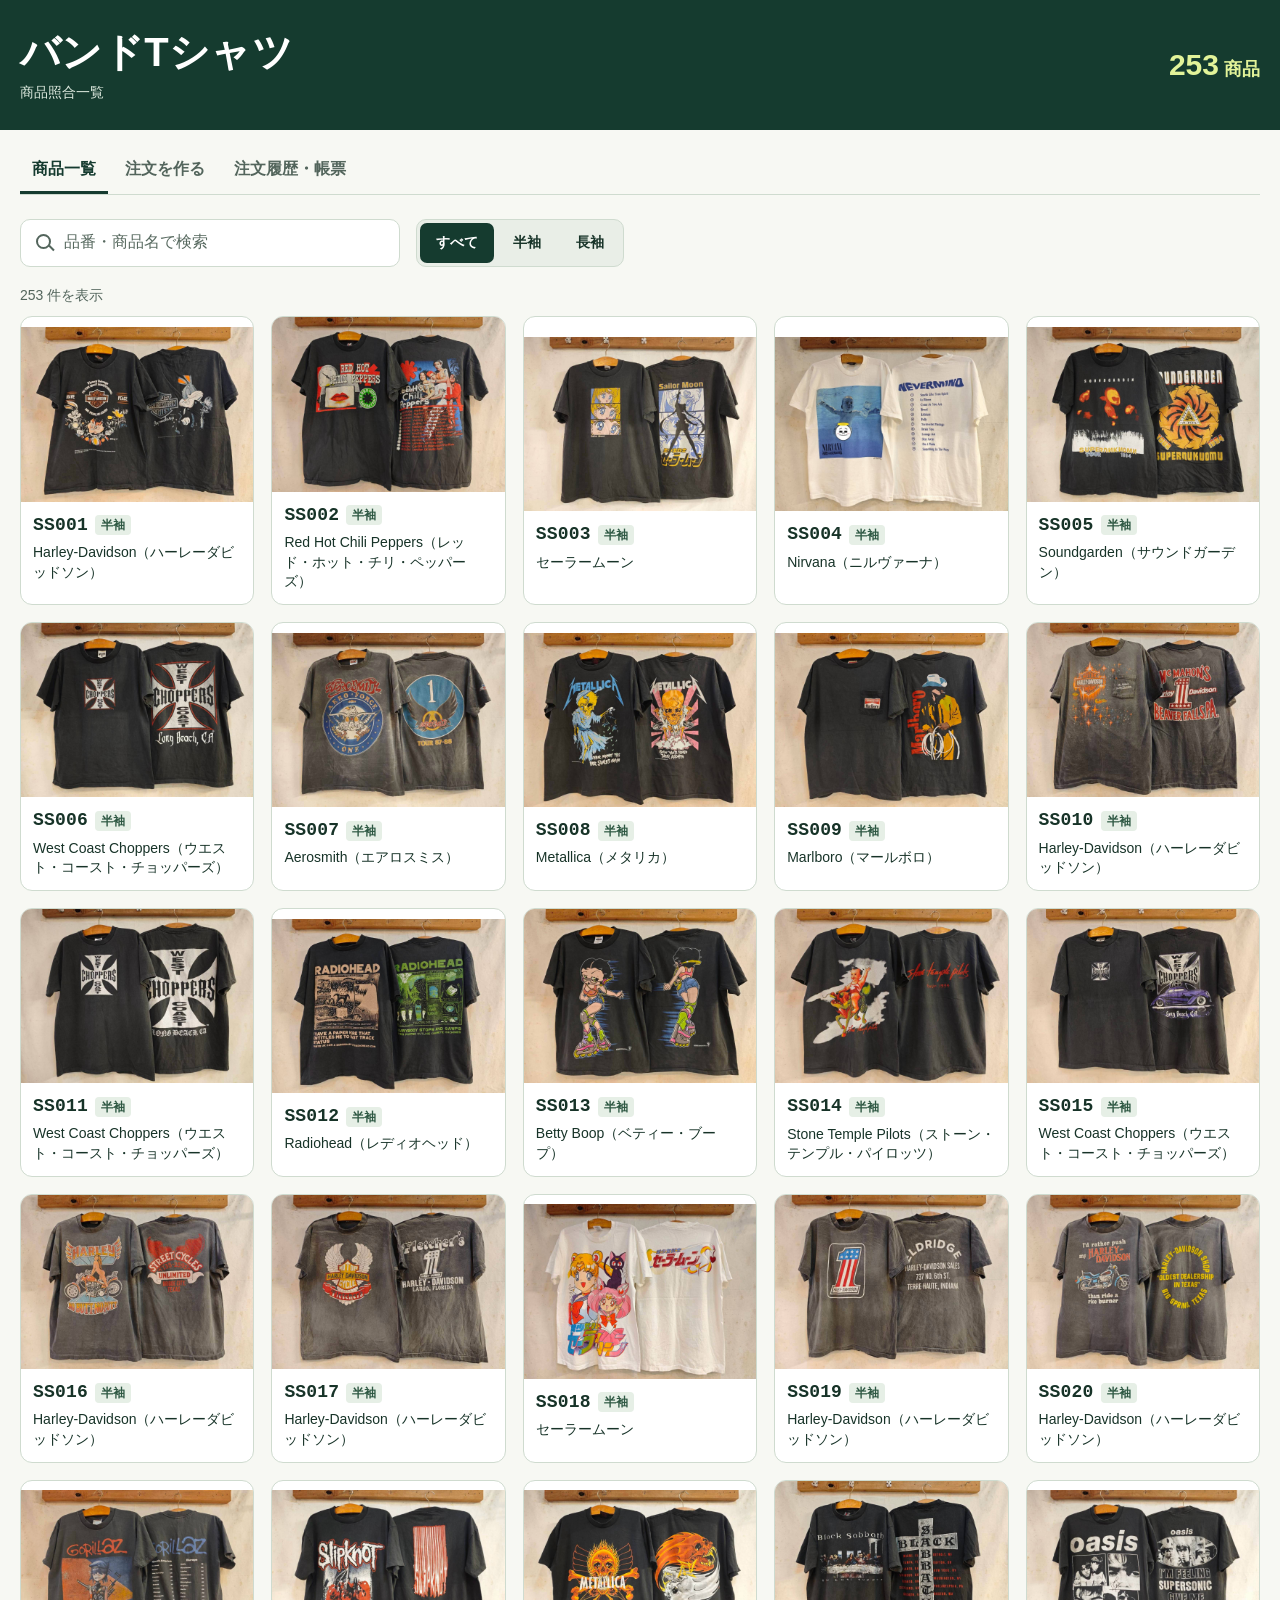
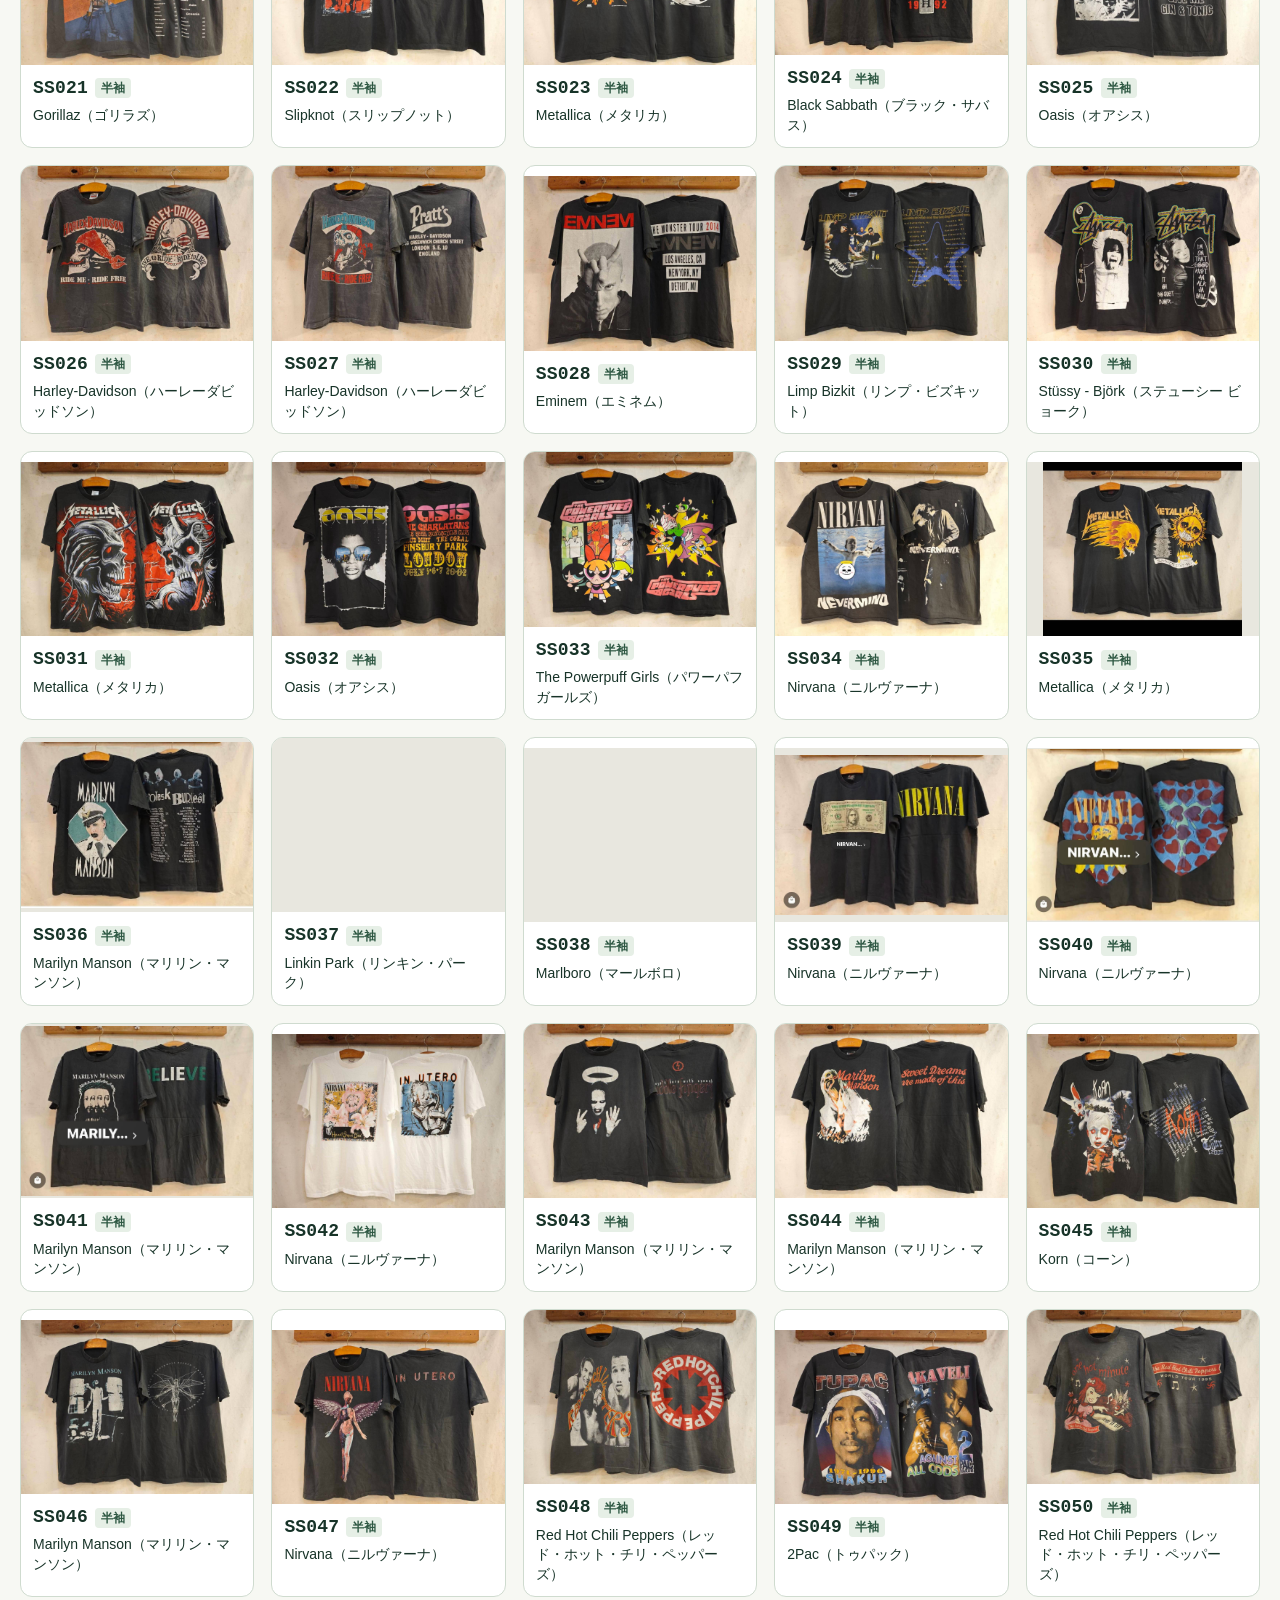
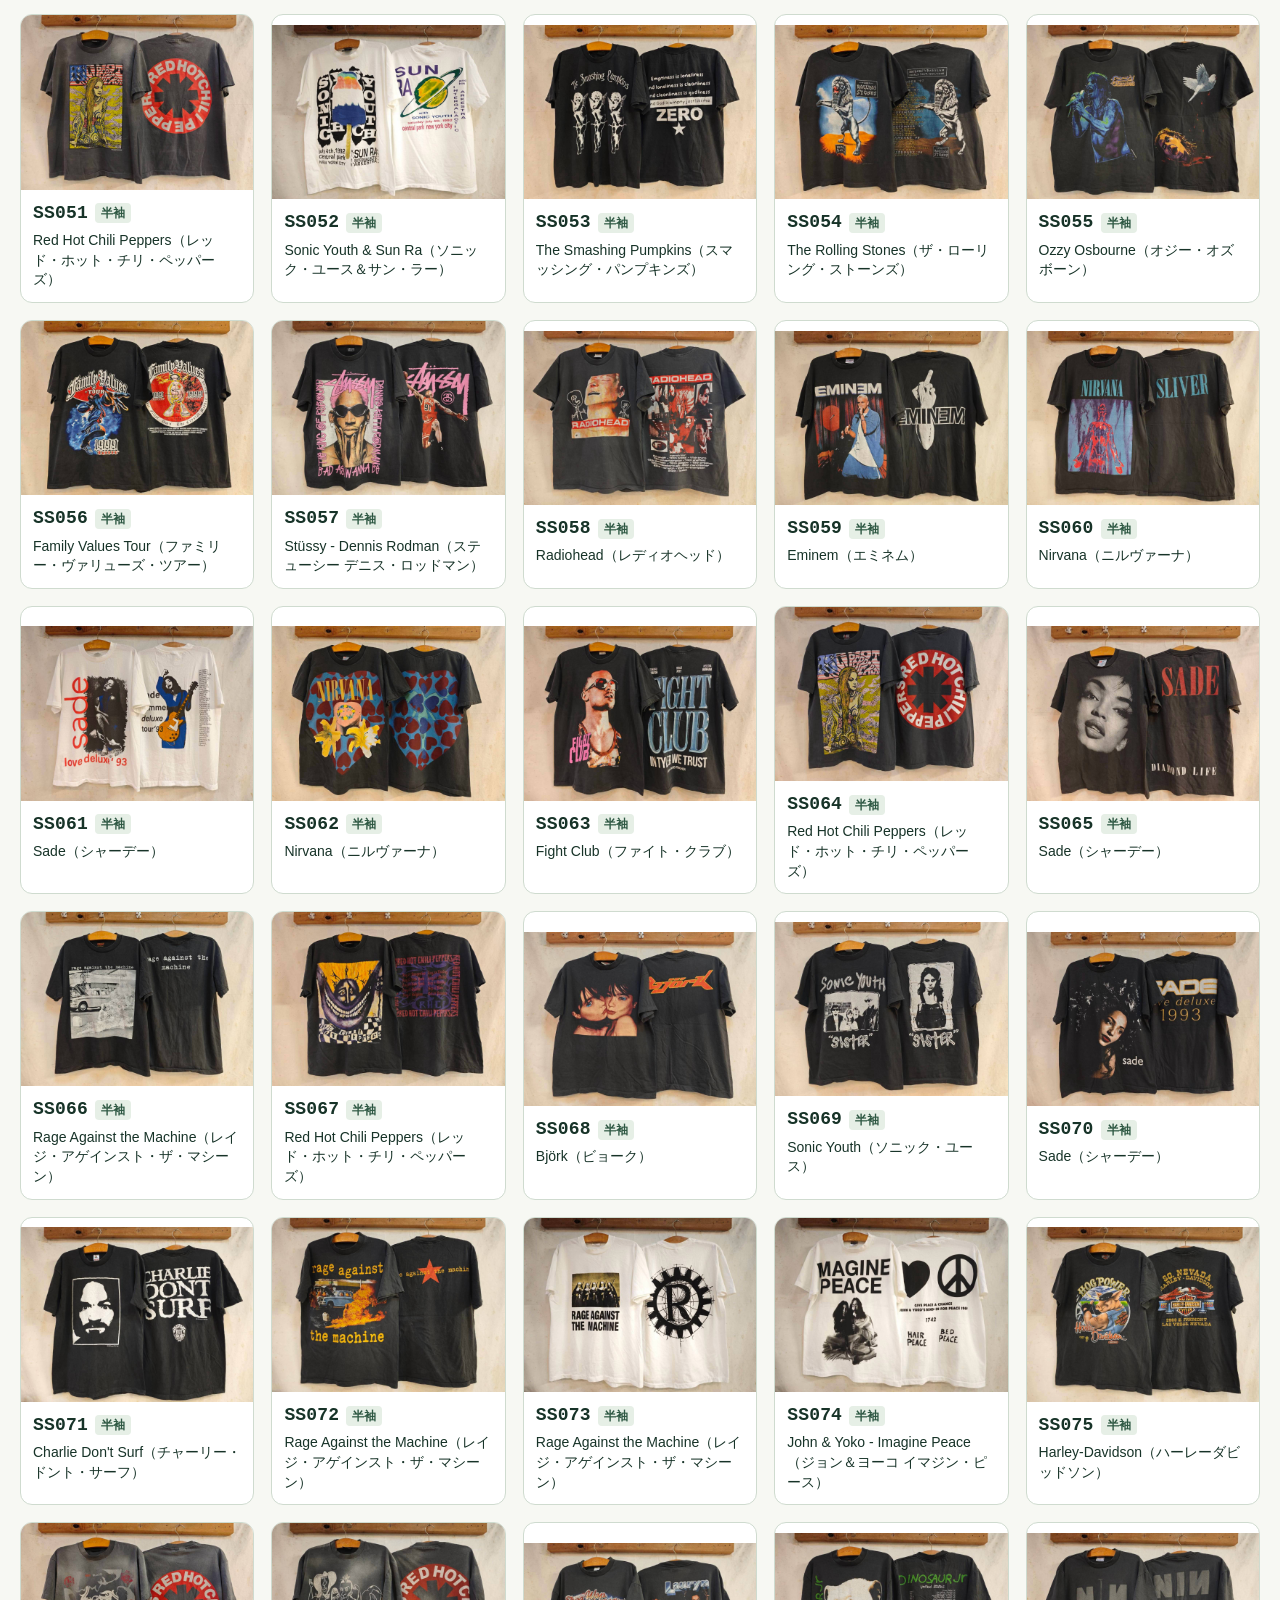
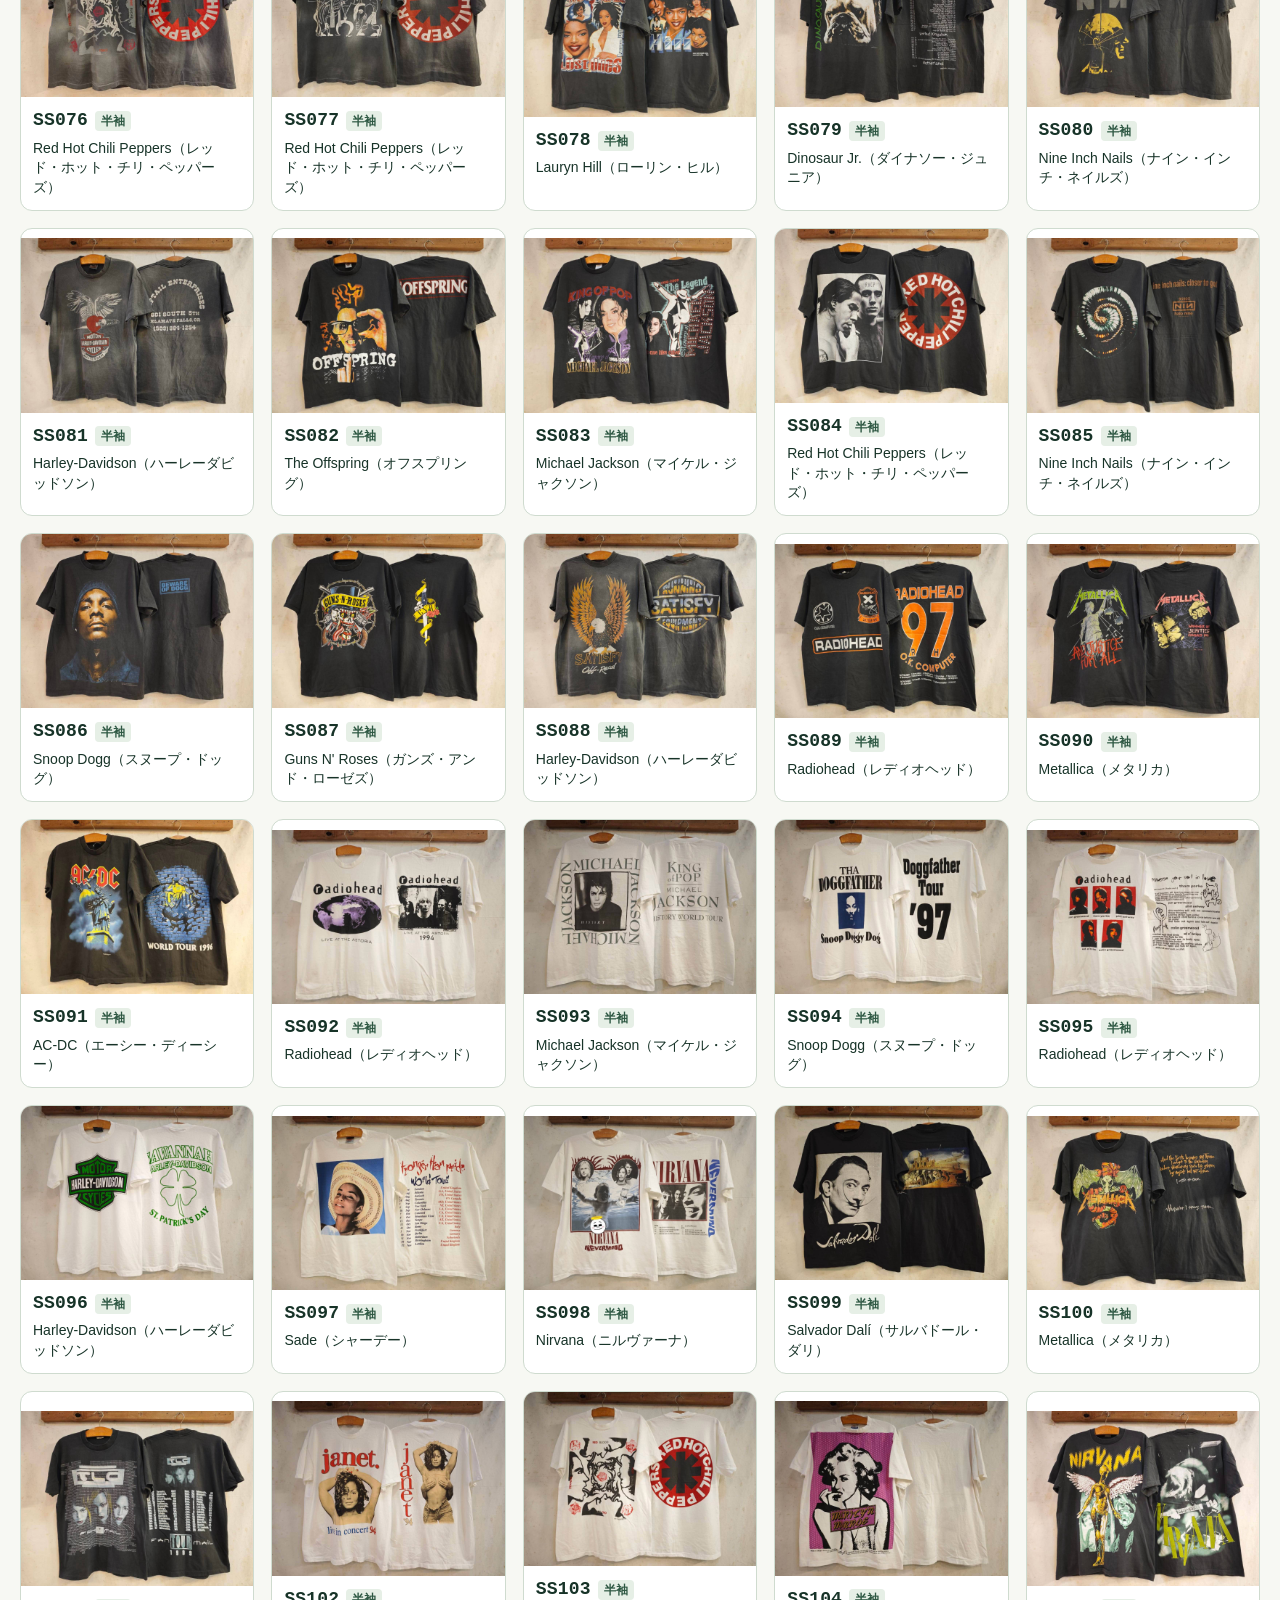
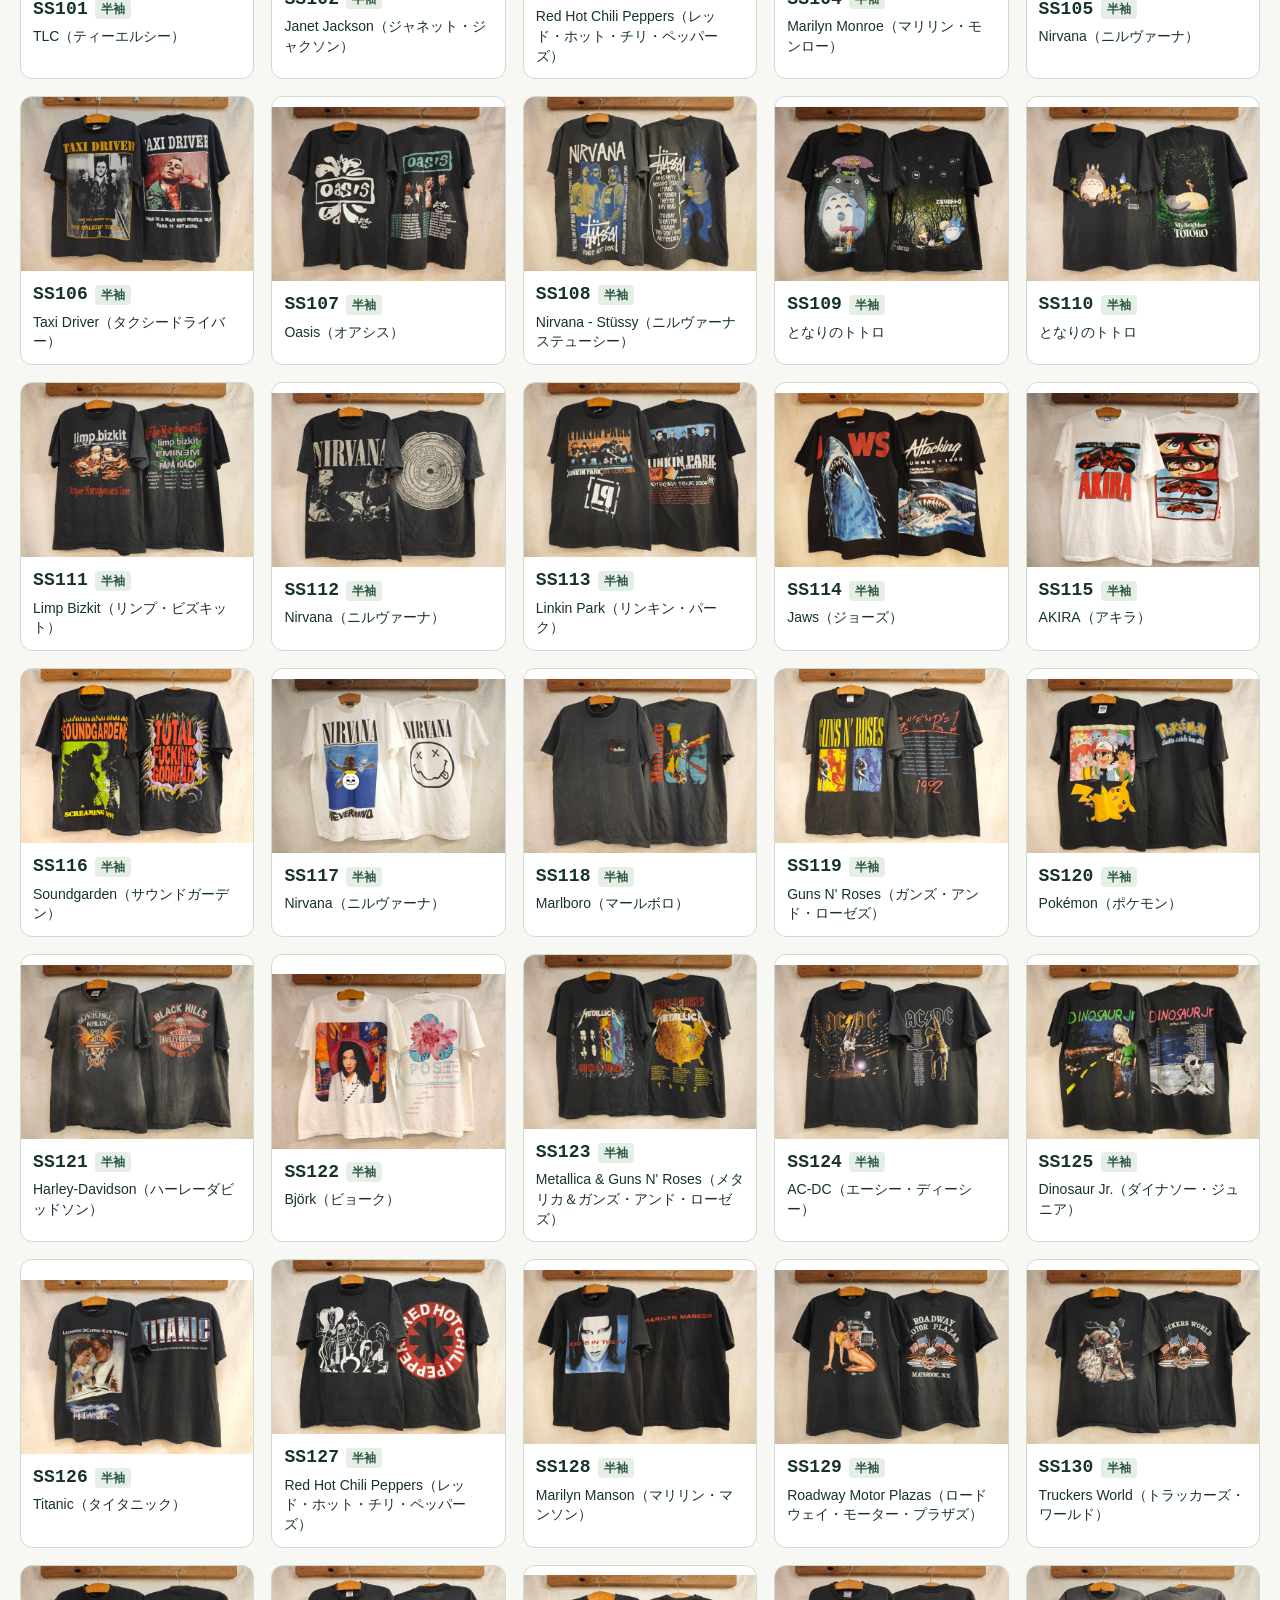
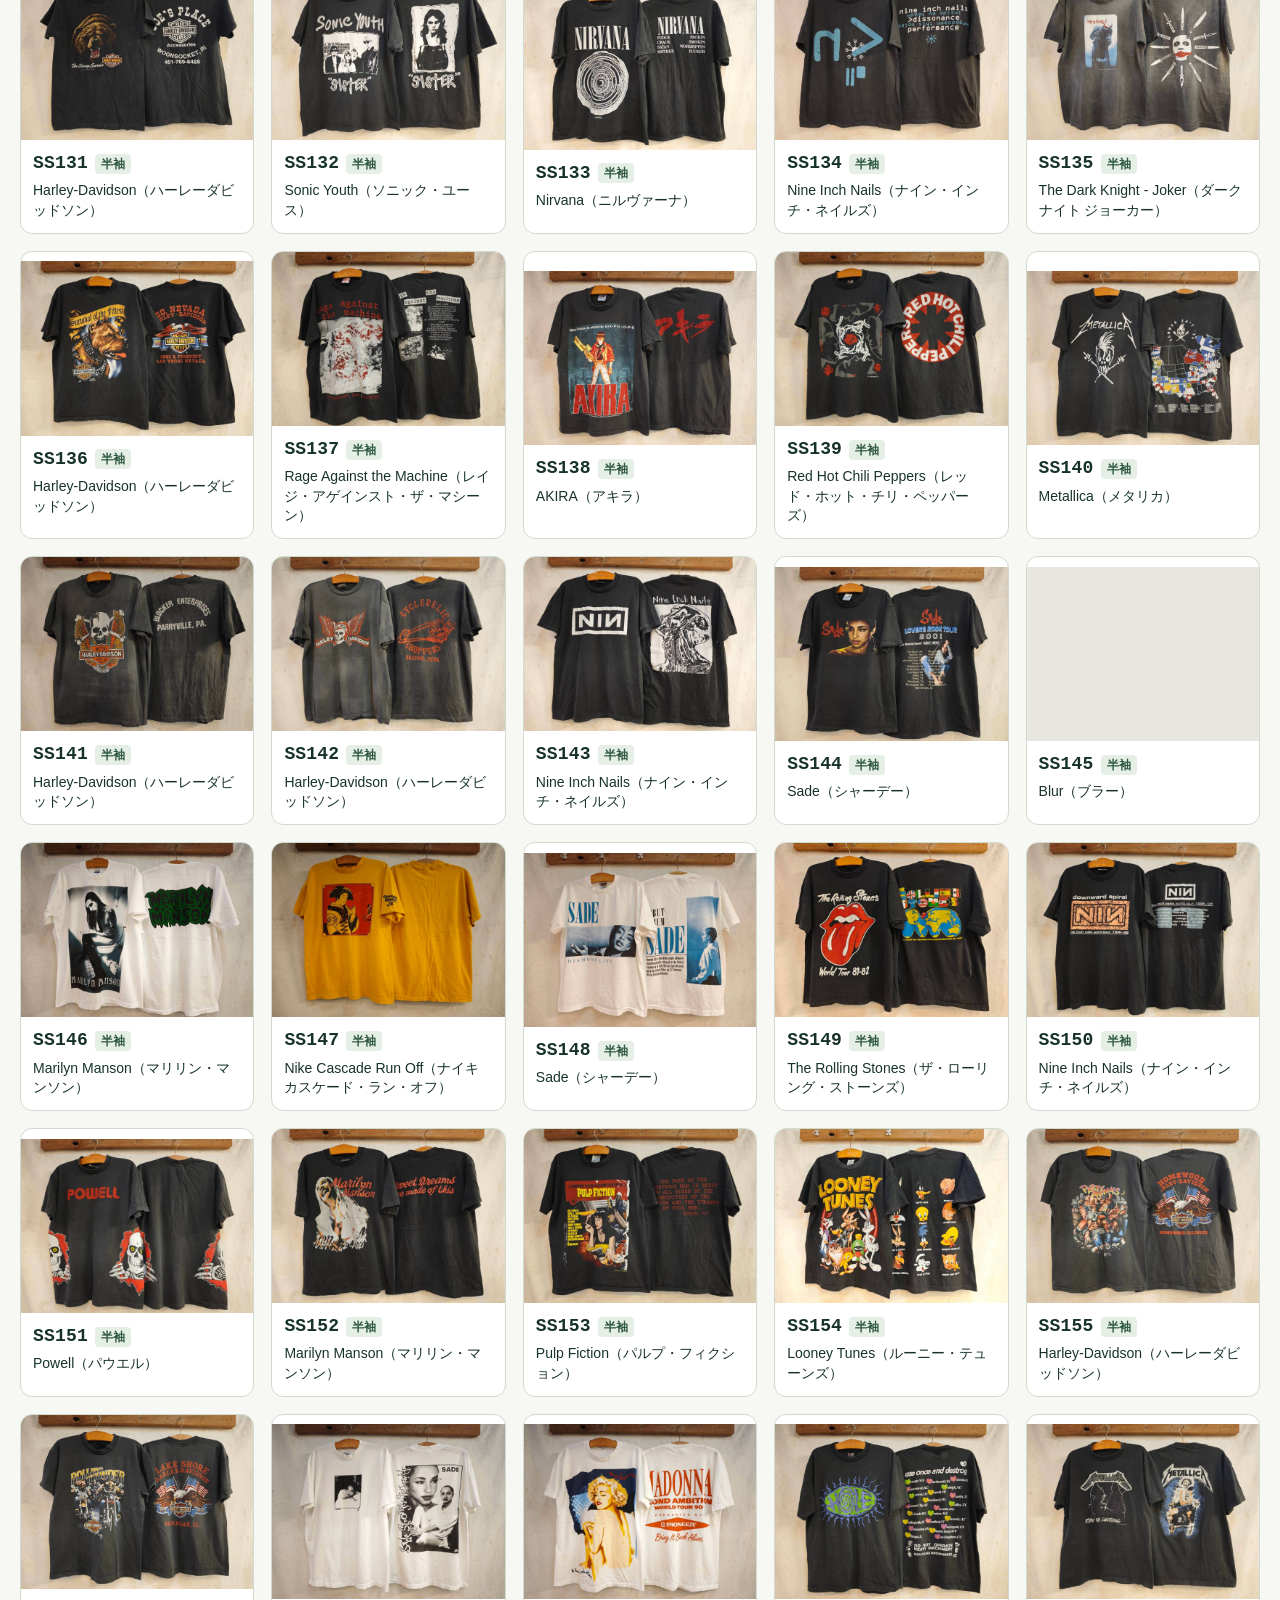
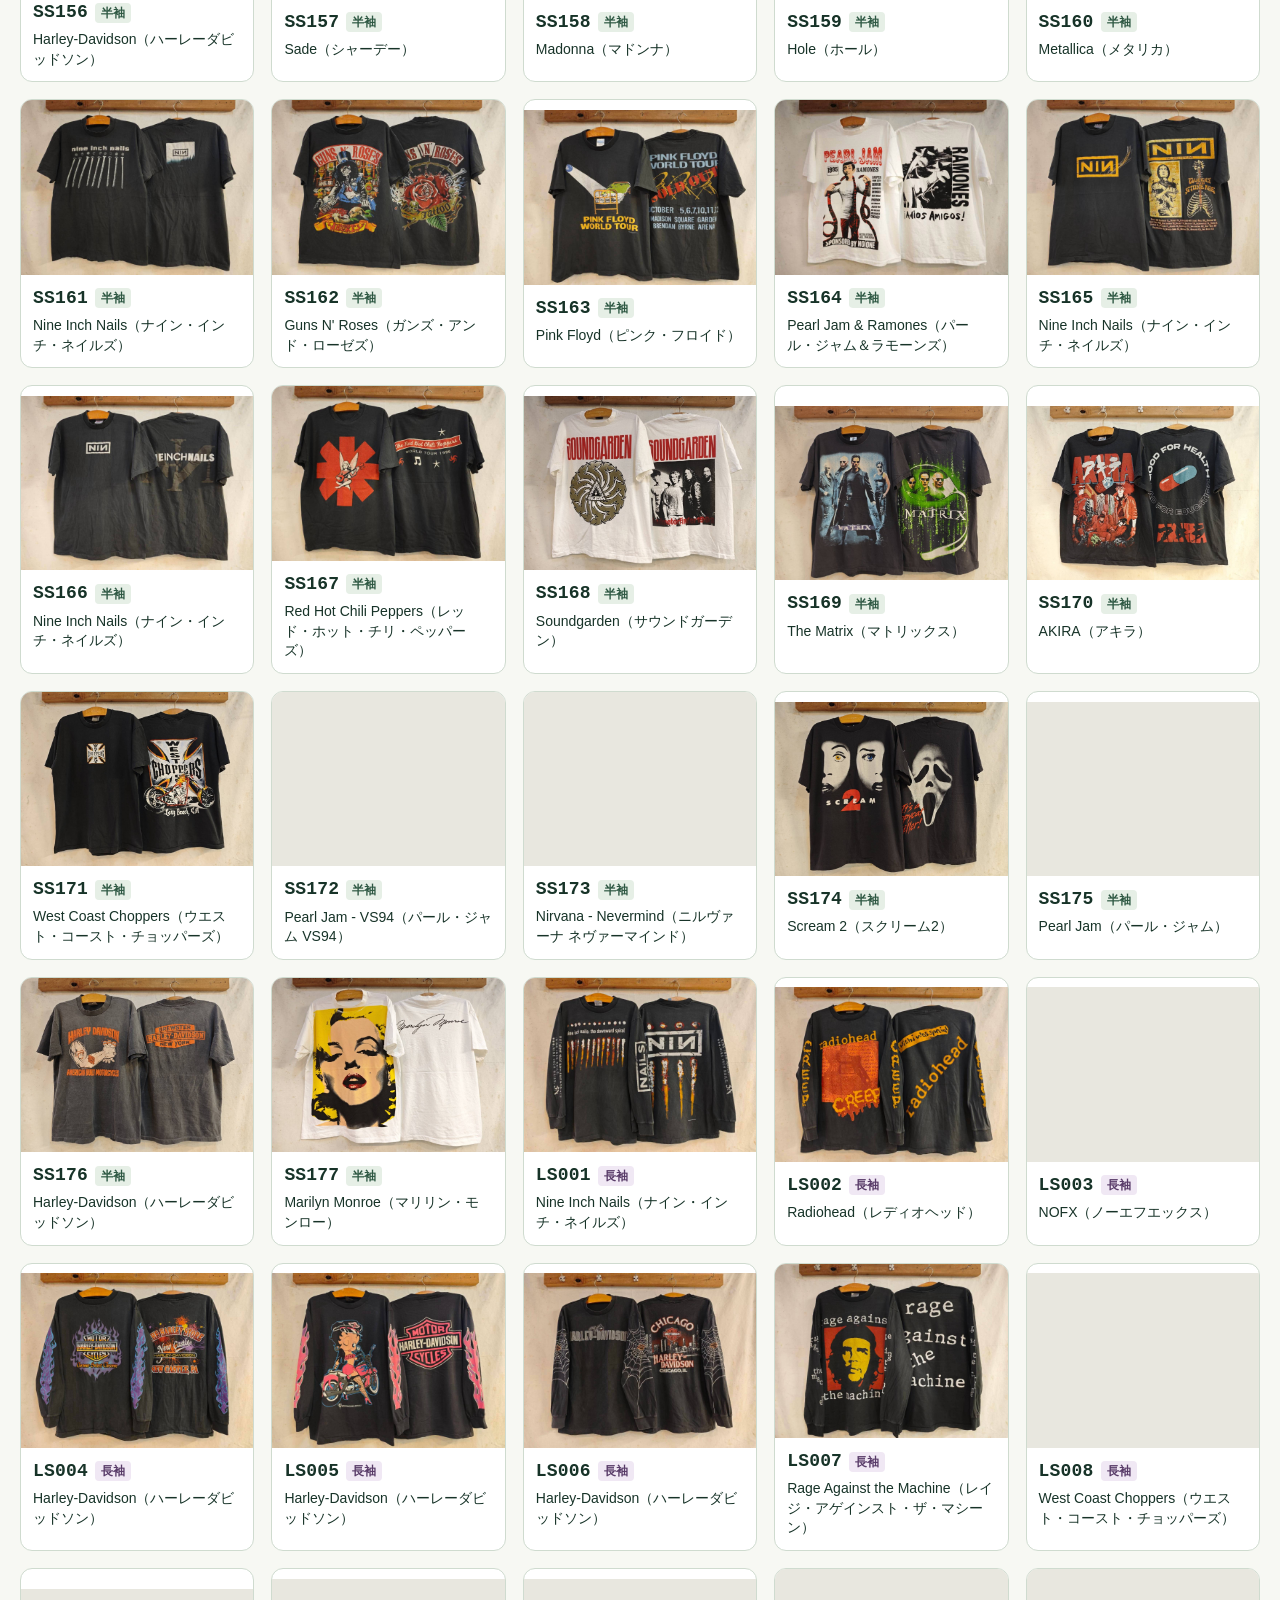
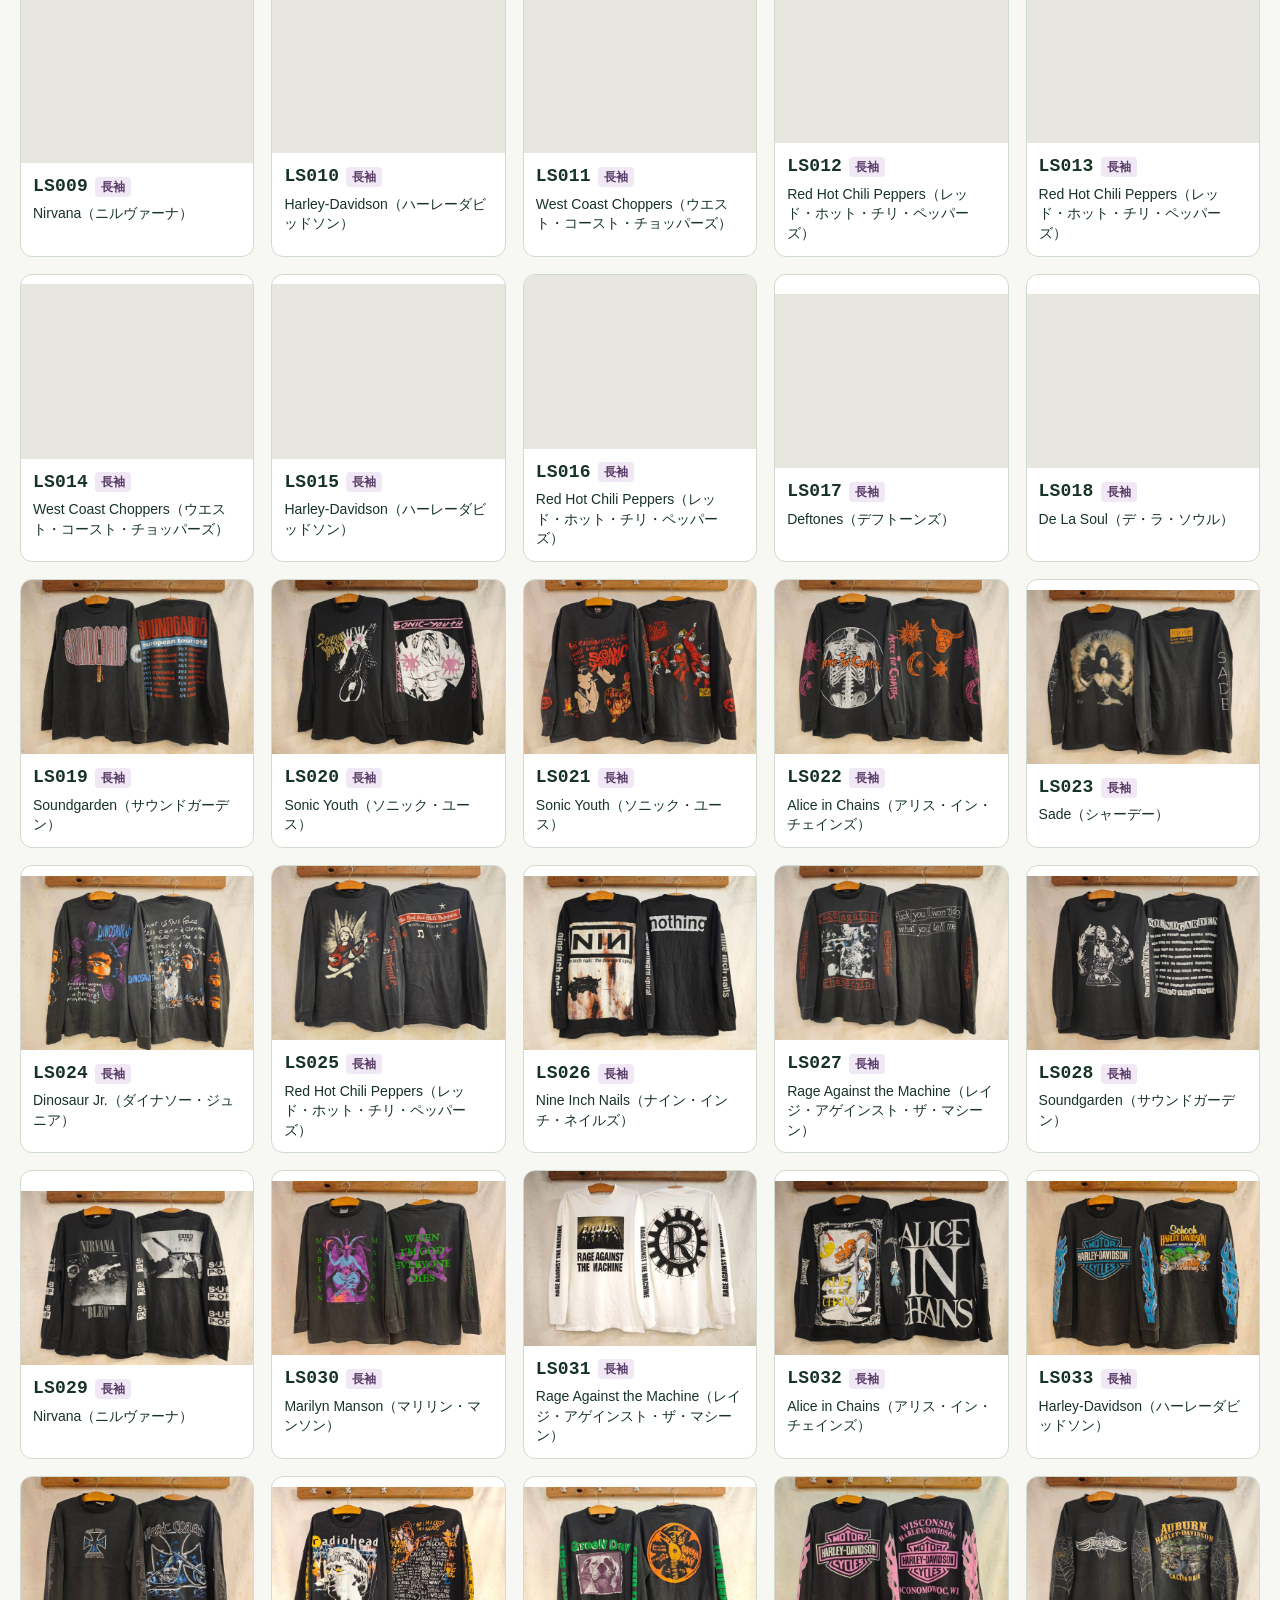
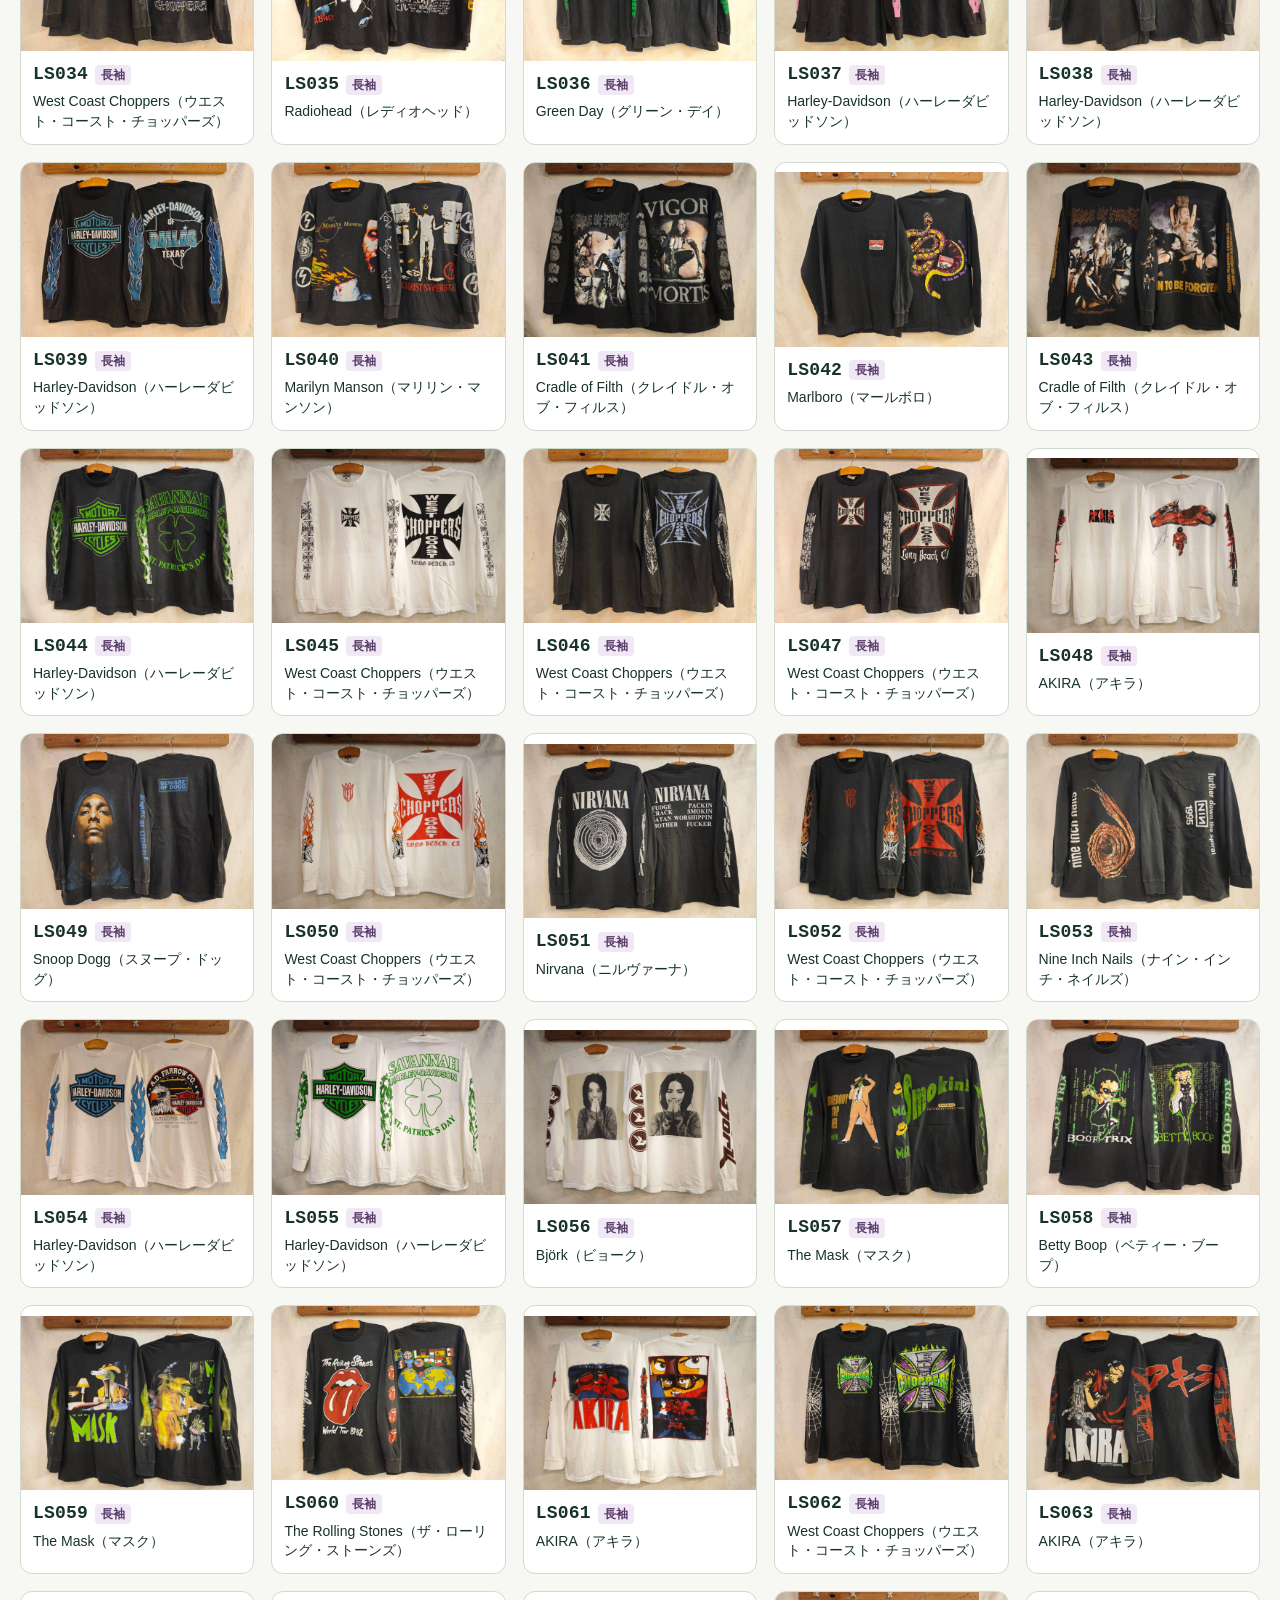
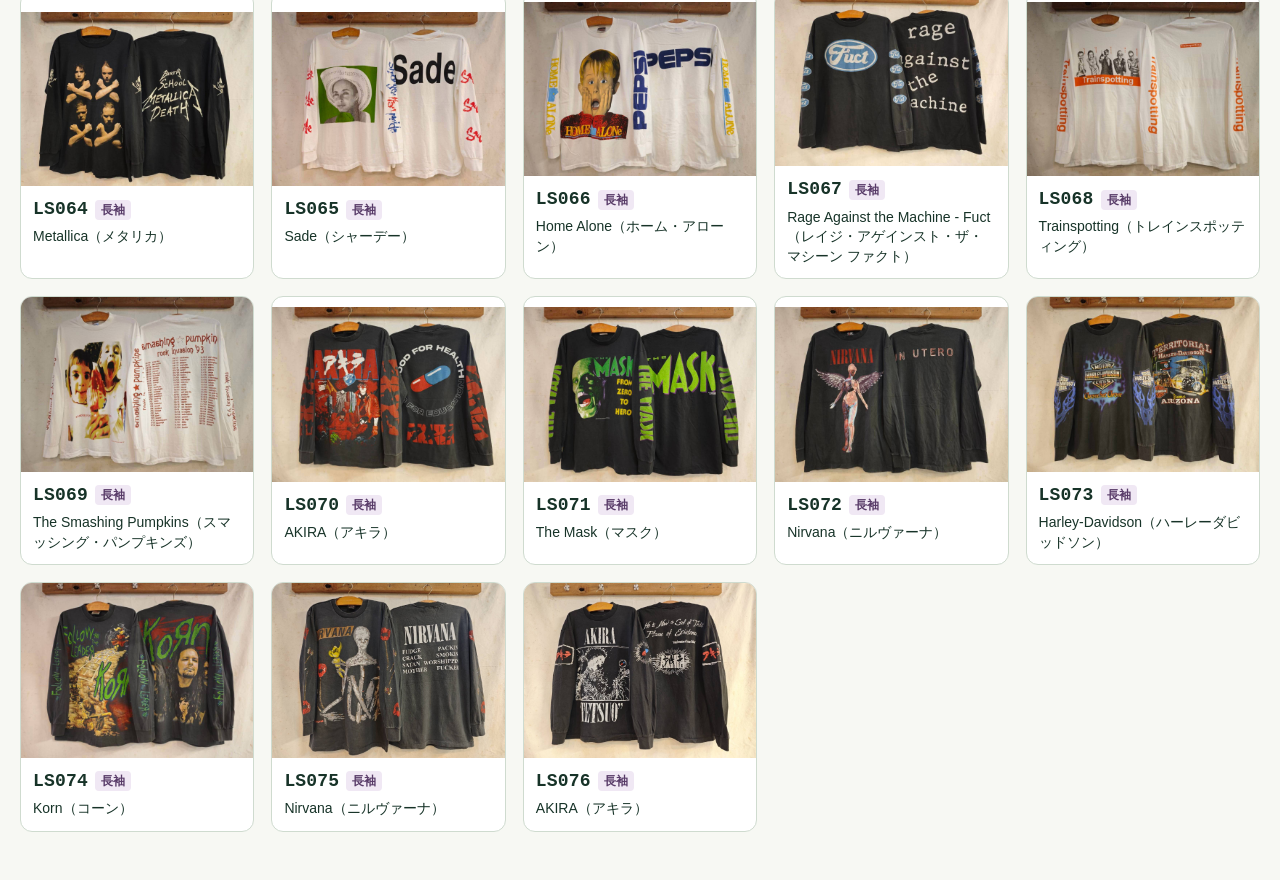
==== commit 13c5b3f5: "重複を確認した新商品4点を追加（LS076・SS175〜SS177） AKIRA（長袖）、Pearl Jam・Harley-Davidson・Marilyn Monroe（半袖）を追加し、 照合用一覧" ====
--- a/index.html
+++ b/index.html
@@ -176,7 +176,7 @@
 </style>
 </head>
 <body>
-<header><div class="wrap"><div><h1>バンドTシャツ</h1><p>商品照合一覧</p></div><div class="inventory-count"><b>249</b> 商品</div></div></header>
+<header><div class="wrap"><div><h1>バンドTシャツ</h1><p>商品照合一覧</p></div><div class="inventory-count"><b>253</b> 商品</div></div></header>
 <main class="wrap">
 <nav class="tabs" aria-label="メニュー"><button data-view="catalog" aria-current="page">商品一覧</button><button data-view="create">注文を作る</button><button data-view="history">注文履歴・帳票</button></nav>
 <p id="test-note" class="test-note" hidden>ここで作る注文はすべてテスト注文です。このブラウザに保存され、仕入先には送信されません。</p>
@@ -186,7 +186,7 @@
 <div class="filters" role="group" aria-label="袖丈で絞り込み">
 <button data-filter="all" aria-pressed="true">すべて</button><button data-filter="SS" aria-pressed="false">半袖</button><button data-filter="LS" aria-pressed="false">長袖</button>
 </div></div>
-<p id="results" class="results" role="status">249 件を表示</p>
+<p id="results" class="results" role="status">253 件を表示</p>
 <div id="grid" class="grid"><button type="button" class="card" data-code="SS001" data-price-class="SS" aria-label="SS001 Harley-Davidson（ハーレーダビッドソン） 拡大" aria-haspopup="dialog"><img class="photo" src="images/59ef6fef4ff81e33afef091dd5d0499fbca4c916fc7e9a3c43d875ce8cc56bcb.jpg" alt="" decoding="async"><span class="info"><span class="meta"><span class="code">SS001</span><span class="sleeve">半袖</span></span><span class="name">Harley-Davidson（ハーレーダビッドソン）</span></span></button>
 <button type="button" class="card" data-code="SS002" data-price-class="SS" aria-label="SS002 Red Hot Chili Peppers（レッド・ホット・チリ・ペッパーズ） 拡大" aria-haspopup="dialog"><img class="photo" src="images/8011b5ea77c5d7b0746ca7e87f9013b3a1cfd6c1e27a342b9be223cff4e21909.jpg" alt="" decoding="async"><span class="info"><span class="meta"><span class="code">SS002</span><span class="sleeve">半袖</span></span><span class="name">Red Hot Chili Peppers（レッド・ホット・チリ・ペッパーズ）</span></span></button>
 <button type="button" class="card" data-code="SS003" data-price-class="SS" aria-label="SS003 セーラームーン 拡大" aria-haspopup="dialog"><img class="photo" src="images/f7714621856cc94423b20b9665b6e2d71be54916b276d8b6be162bc4cef154d6.jpg" alt="" decoding="async"><span class="info"><span class="meta"><span class="code">SS003</span><span class="sleeve">半袖</span></span><span class="name">セーラームーン</span></span></button>
@@ -361,6 +361,9 @@
 <button type="button" class="card" data-code="SS172" data-price-class="SS" aria-label="SS172 Pearl Jam - VS94（パール・ジャム VS94） 拡大" aria-haspopup="dialog"><img class="photo" src="images/577ad71b3b334e88f8ddfcb58a670a6c6bffb4a52052b2af017a1b4a9959e83c.jpg" alt="" loading="lazy" decoding="async"><span class="info"><span class="meta"><span class="code">SS172</span><span class="sleeve">半袖</span></span><span class="name">Pearl Jam - VS94（パール・ジャム VS94）</span></span></button>
 <button type="button" class="card" data-code="SS173" data-price-class="SS" aria-label="SS173 Nirvana - Nevermind（ニルヴァーナ ネヴァーマインド） 拡大" aria-haspopup="dialog"><img class="photo" src="images/f3f4d0d8b2b6f8e18245d038631e7243d44cd1e3ff87d8461493825ce3dc4bb8.jpg" alt="" loading="lazy" decoding="async"><span class="info"><span class="meta"><span class="code">SS173</span><span class="sleeve">半袖</span></span><span class="name">Nirvana - Nevermind（ニルヴァーナ ネヴァーマインド）</span></span></button>
 <button type="button" class="card" data-code="SS174" data-price-class="SS" aria-label="SS174 Scream 2（スクリーム2） 拡大" aria-haspopup="dialog"><img class="photo" src="images/c86d7ae2927a096e65f0a22d85b9d9f77bd851544b28a710f5dadb5f9b35c4a5.jpg" alt="" loading="lazy" decoding="async"><span class="info"><span class="meta"><span class="code">SS174</span><span class="sleeve">半袖</span></span><span class="name">Scream 2（スクリーム2）</span></span></button>
+<button type="button" class="card" data-code="SS175" data-price-class="SS" aria-label="SS175 Pearl Jam（パール・ジャム） 拡大" aria-haspopup="dialog"><img class="photo" src="images/cb0d791a2fad55278cfb1d4217b30b358053f72d44fa855a6864a121dace349a.jpg" alt="" loading="lazy" decoding="async"><span class="info"><span class="meta"><span class="code">SS175</span><span class="sleeve">半袖</span></span><span class="name">Pearl Jam（パール・ジャム）</span></span></button>
+<button type="button" class="card" data-code="SS176" data-price-class="SS" aria-label="SS176 Harley-Davidson（ハーレーダビッドソン） 拡大" aria-haspopup="dialog"><img class="photo" src="images/9872687770ec1f7dcb1e463342a353ba1cb9fff7015ba152d4196b44eb384d1b.jpg" alt="" loading="lazy" decoding="async"><span class="info"><span class="meta"><span class="code">SS176</span><span class="sleeve">半袖</span></span><span class="name">Harley-Davidson（ハーレーダビッドソン）</span></span></button>
+<button type="button" class="card" data-code="SS177" data-price-class="SS" aria-label="SS177 Marilyn Monroe（マリリン・モンロー） 拡大" aria-haspopup="dialog"><img class="photo" src="images/7e9844390d3217313cba14de909d7a5b6b0acfd9612bf13e35421092a59f8a44.jpg" alt="" loading="lazy" decoding="async"><span class="info"><span class="meta"><span class="code">SS177</span><span class="sleeve">半袖</span></span><span class="name">Marilyn Monroe（マリリン・モンロー）</span></span></button>
 <button type="button" class="card" data-code="LS001" data-price-class="LS" aria-label="LS001 Nine Inch Nails（ナイン・インチ・ネイルズ） 拡大" aria-haspopup="dialog"><img class="photo" src="images/c6526cad38e0ecb2a8d19cfc7b2fabccce915d03f8d277aceae4b9af3723209d.jpg" alt="" loading="lazy" decoding="async"><span class="info"><span class="meta"><span class="code">LS001</span><span class="sleeve long">長袖</span></span><span class="name">Nine Inch Nails（ナイン・インチ・ネイルズ）</span></span></button>
 <button type="button" class="card" data-code="LS002" data-price-class="LS" aria-label="LS002 Radiohead（レディオヘッド） 拡大" aria-haspopup="dialog"><img class="photo" src="images/239798aef14712ecd262e8e007880163f1dcbd0b4ca785303e51906bcdc54928.jpg" alt="" loading="lazy" decoding="async"><span class="info"><span class="meta"><span class="code">LS002</span><span class="sleeve long">長袖</span></span><span class="name">Radiohead（レディオヘッド）</span></span></button>
 <button type="button" class="card" data-code="LS003" data-price-class="LS" aria-label="LS003 NOFX（ノーエフエックス） 拡大" aria-haspopup="dialog"><img class="photo" src="images/1ef9b83838eae2f79f0337ffc11b6da3d64a7f493f7c57d9087e36f5039cef41.jpg" alt="" loading="lazy" decoding="async"><span class="info"><span class="meta"><span class="code">LS003</span><span class="sleeve long">長袖</span></span><span class="name">NOFX（ノーエフエックス）</span></span></button>
@@ -435,7 +438,8 @@
 <button type="button" class="card" data-code="LS072" data-price-class="LS" aria-label="LS072 Nirvana（ニルヴァーナ） 拡大" aria-haspopup="dialog"><img class="photo" src="images/dd1617b795b90e8c3015a50150d30120a247637ac4a1e5ea5281caac65ac09f9.jpg" alt="" loading="lazy" decoding="async"><span class="info"><span class="meta"><span class="code">LS072</span><span class="sleeve long">長袖</span></span><span class="name">Nirvana（ニルヴァーナ）</span></span></button>
 <button type="button" class="card" data-code="LS073" data-price-class="LS" aria-label="LS073 Harley-Davidson（ハーレーダビッドソン） 拡大" aria-haspopup="dialog"><img class="photo" src="images/2965b04595fdfb10b9f71ac9ba267eca07fe3212aa0650851329f3266c855ec2.jpg" alt="" loading="lazy" decoding="async"><span class="info"><span class="meta"><span class="code">LS073</span><span class="sleeve long">長袖</span></span><span class="name">Harley-Davidson（ハーレーダビッドソン）</span></span></button>
 <button type="button" class="card" data-code="LS074" data-price-class="LS" aria-label="LS074 Korn（コーン） 拡大" aria-haspopup="dialog"><img class="photo" src="images/2372bfe8f01f2ee8e11102fdb07247c6a0c2a65d830003cd98d98bd3deccfcd2.jpg" alt="" loading="lazy" decoding="async"><span class="info"><span class="meta"><span class="code">LS074</span><span class="sleeve long">長袖</span></span><span class="name">Korn（コーン）</span></span></button>
-<button type="button" class="card" data-code="LS075" data-price-class="LS" aria-label="LS075 Nirvana（ニルヴァーナ） 拡大" aria-haspopup="dialog"><img class="photo" src="images/5d88a311f0546a528bca762bf66bc2dce9eebc0ccef5fb6b3a9ebf98f099e65c.jpg" alt="" loading="lazy" decoding="async"><span class="info"><span class="meta"><span class="code">LS075</span><span class="sleeve long">長袖</span></span><span class="name">Nirvana（ニルヴァーナ）</span></span></button></div>
+<button type="button" class="card" data-code="LS075" data-price-class="LS" aria-label="LS075 Nirvana（ニルヴァーナ） 拡大" aria-haspopup="dialog"><img class="photo" src="images/5d88a311f0546a528bca762bf66bc2dce9eebc0ccef5fb6b3a9ebf98f099e65c.jpg" alt="" loading="lazy" decoding="async"><span class="info"><span class="meta"><span class="code">LS075</span><span class="sleeve long">長袖</span></span><span class="name">Nirvana（ニルヴァーナ）</span></span></button>
+<button type="button" class="card" data-code="LS076" data-price-class="LS" aria-label="LS076 AKIRA（アキラ） 拡大" aria-haspopup="dialog"><img class="photo" src="images/16c295864b3122fe7349c7069e326444c8807f724cb553587a2ad6ea5633c36d.jpg" alt="" loading="lazy" decoding="async"><span class="info"><span class="meta"><span class="code">LS076</span><span class="sleeve long">長袖</span></span><span class="name">AKIRA（アキラ）</span></span></button></div>
 <p id="empty" hidden>該当する商品がありません。品番や袖丈を確認してください。</p>
 <button class="action primary" id="cart-bar" hidden>カートを確認</button>
 </section>
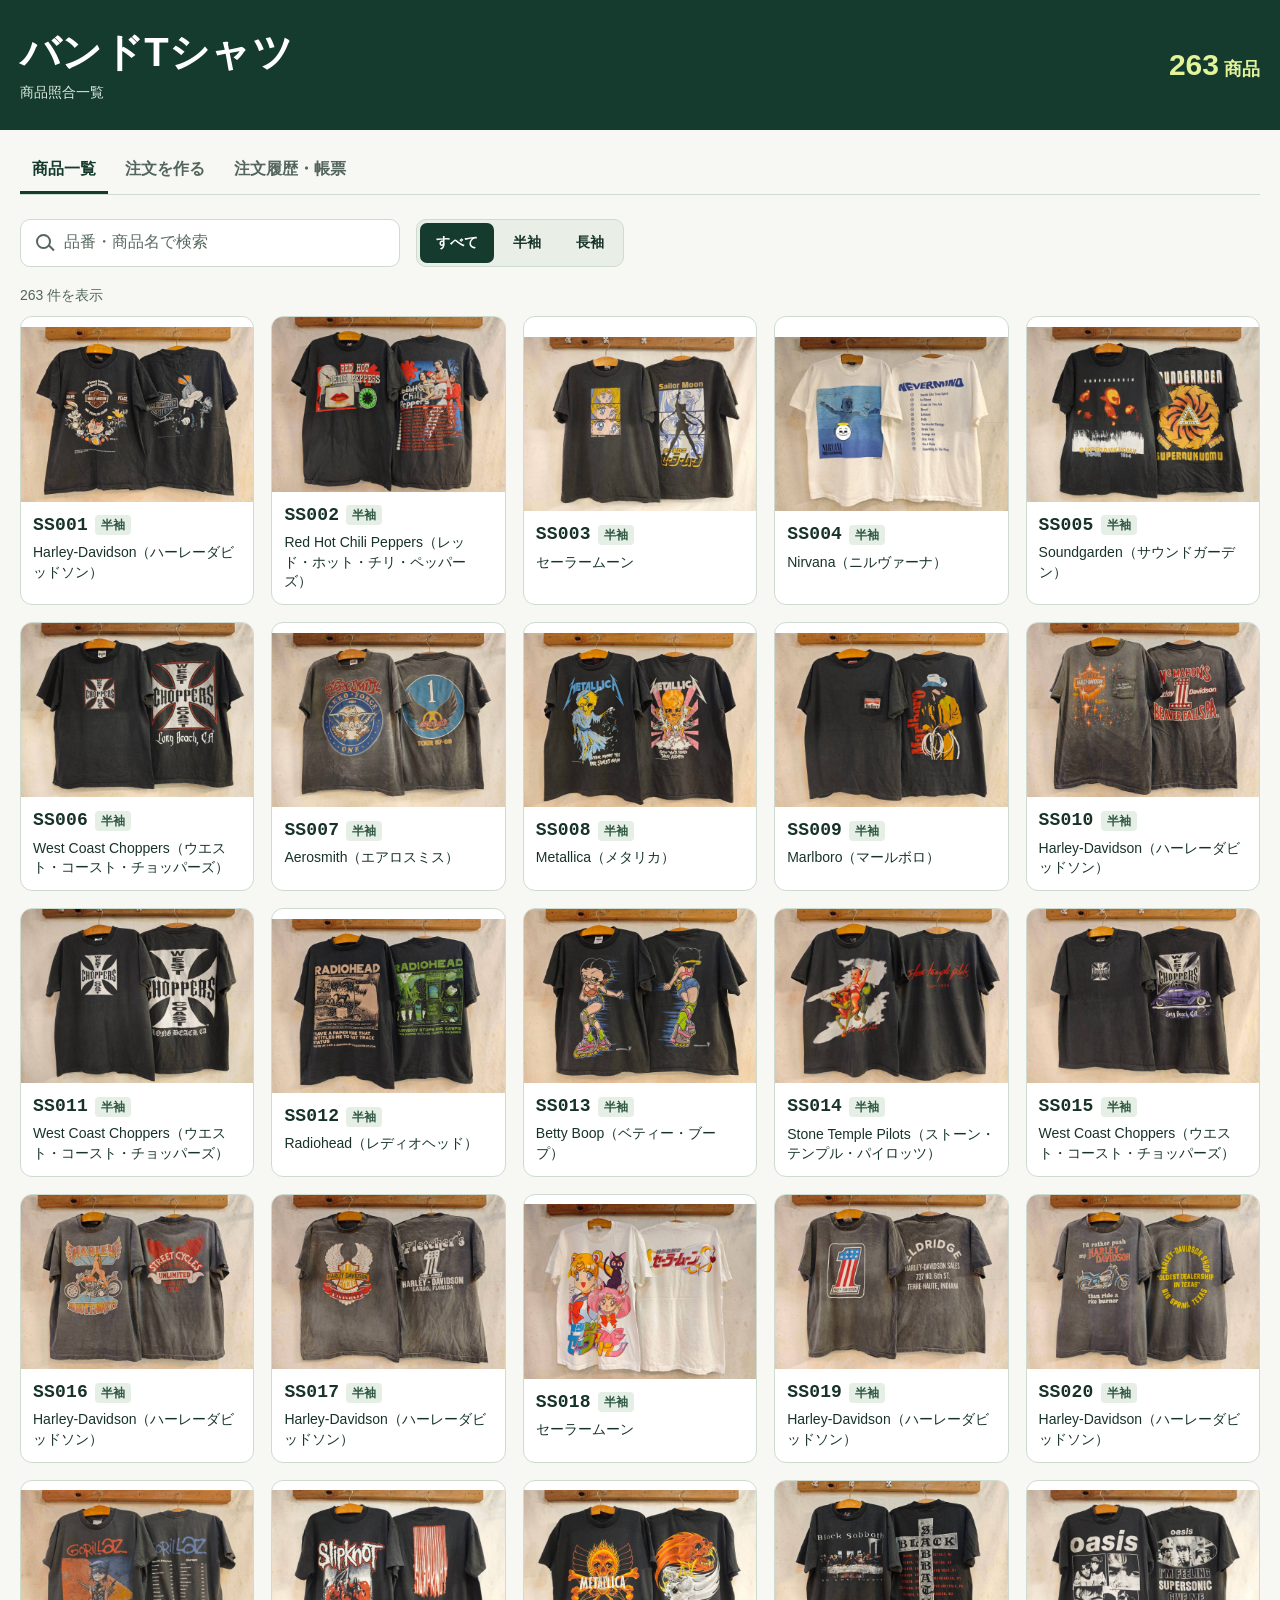
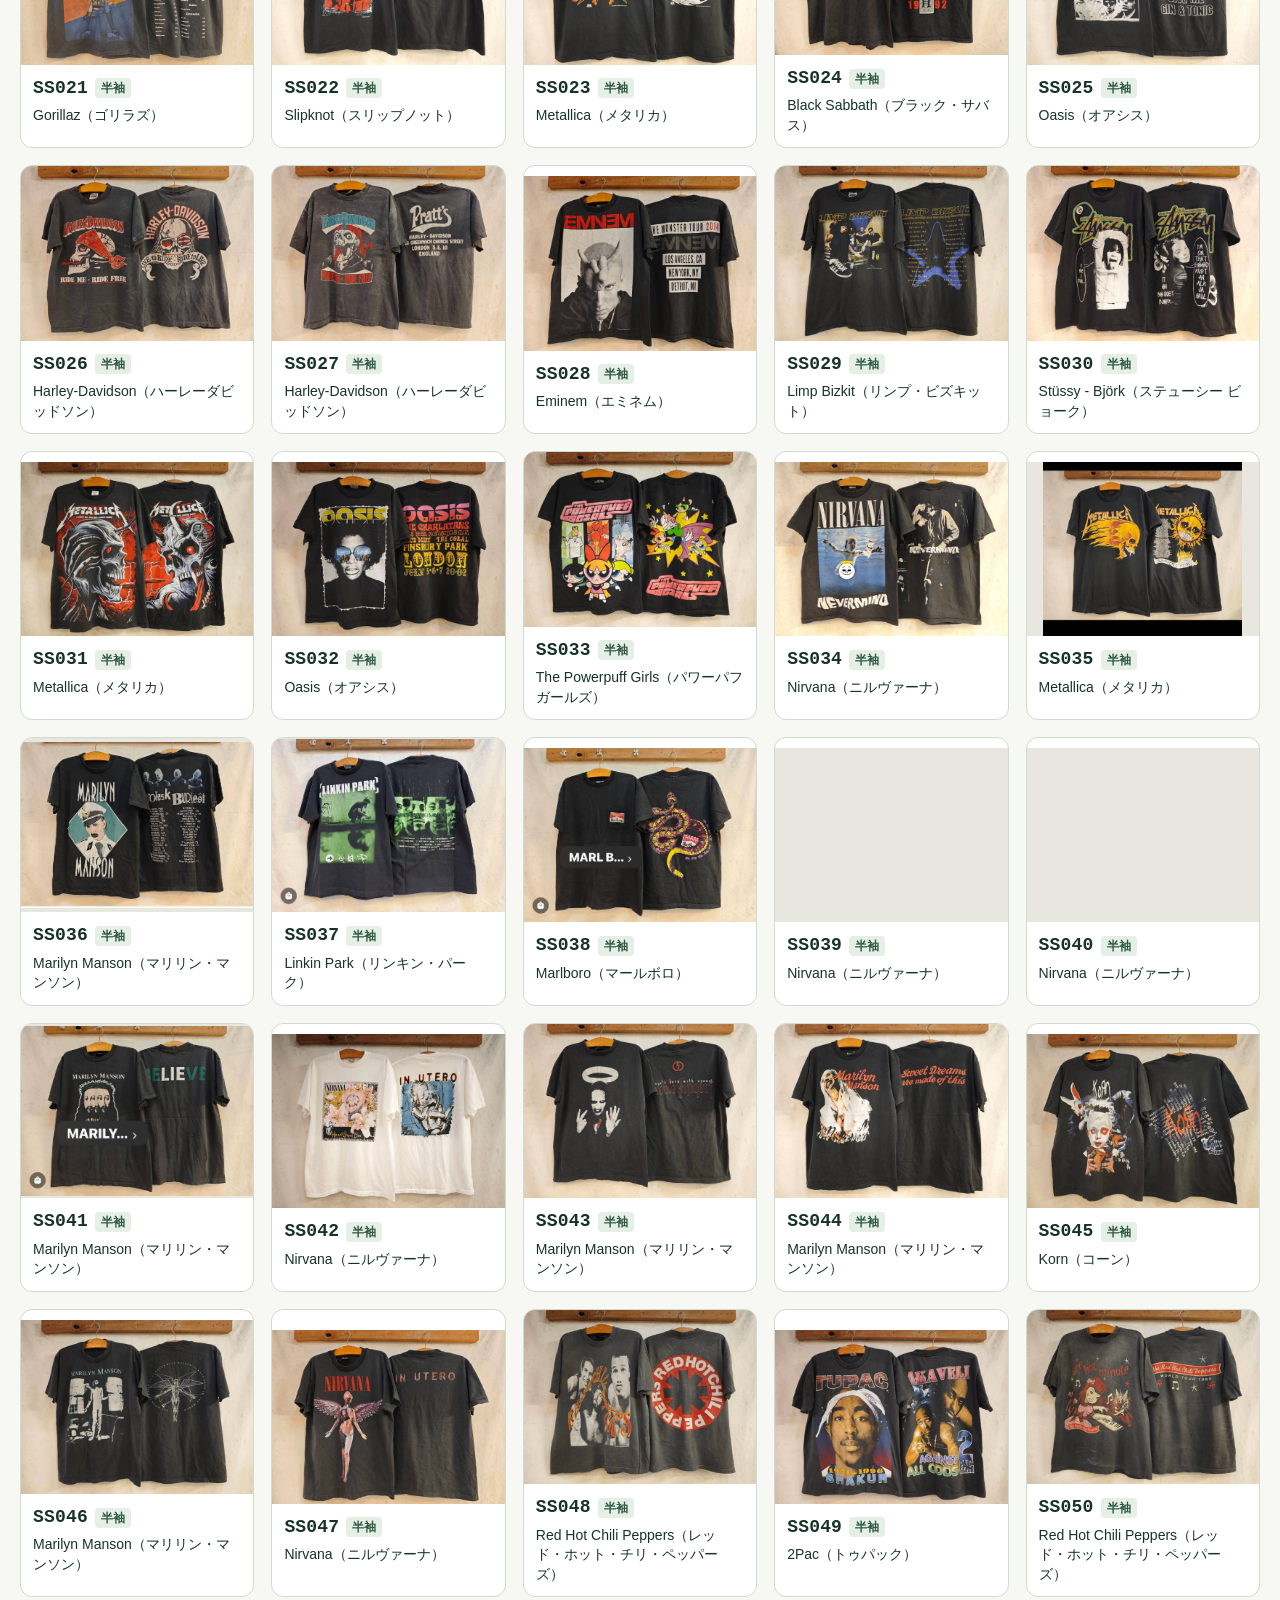
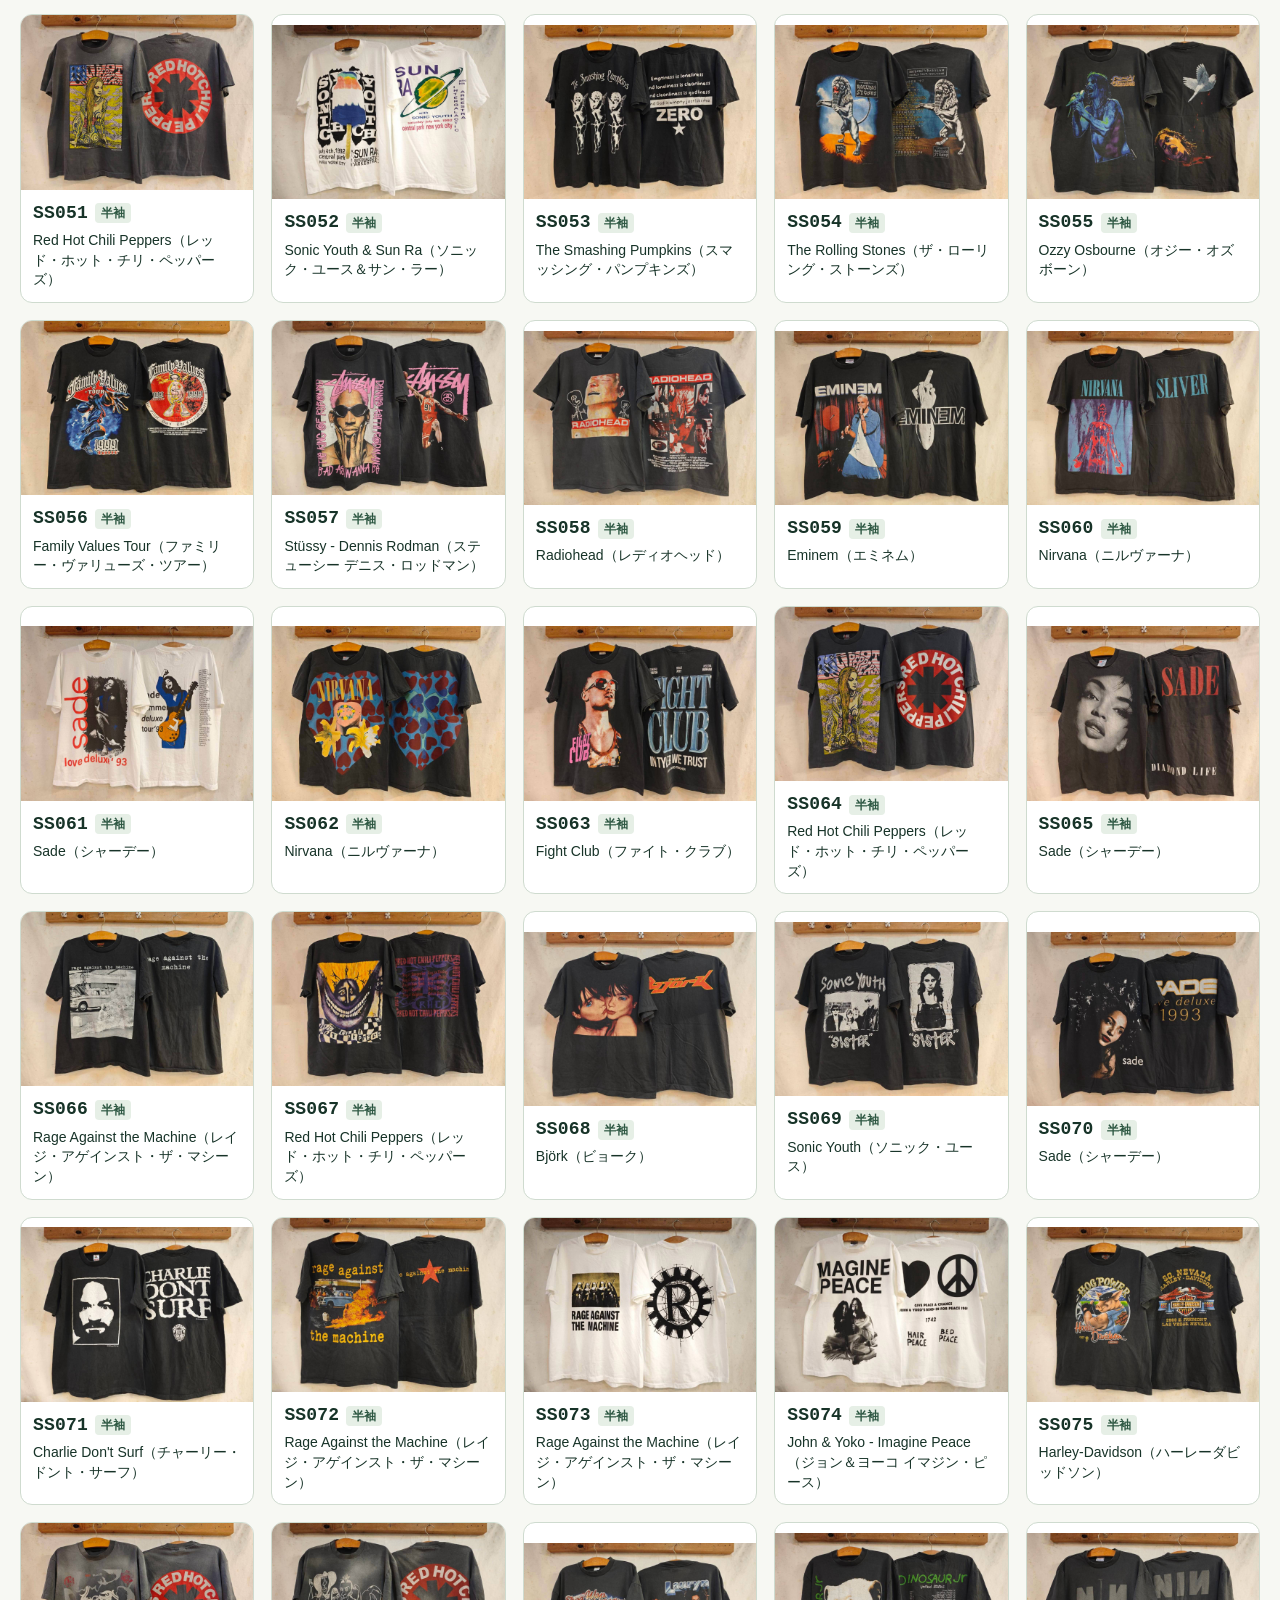
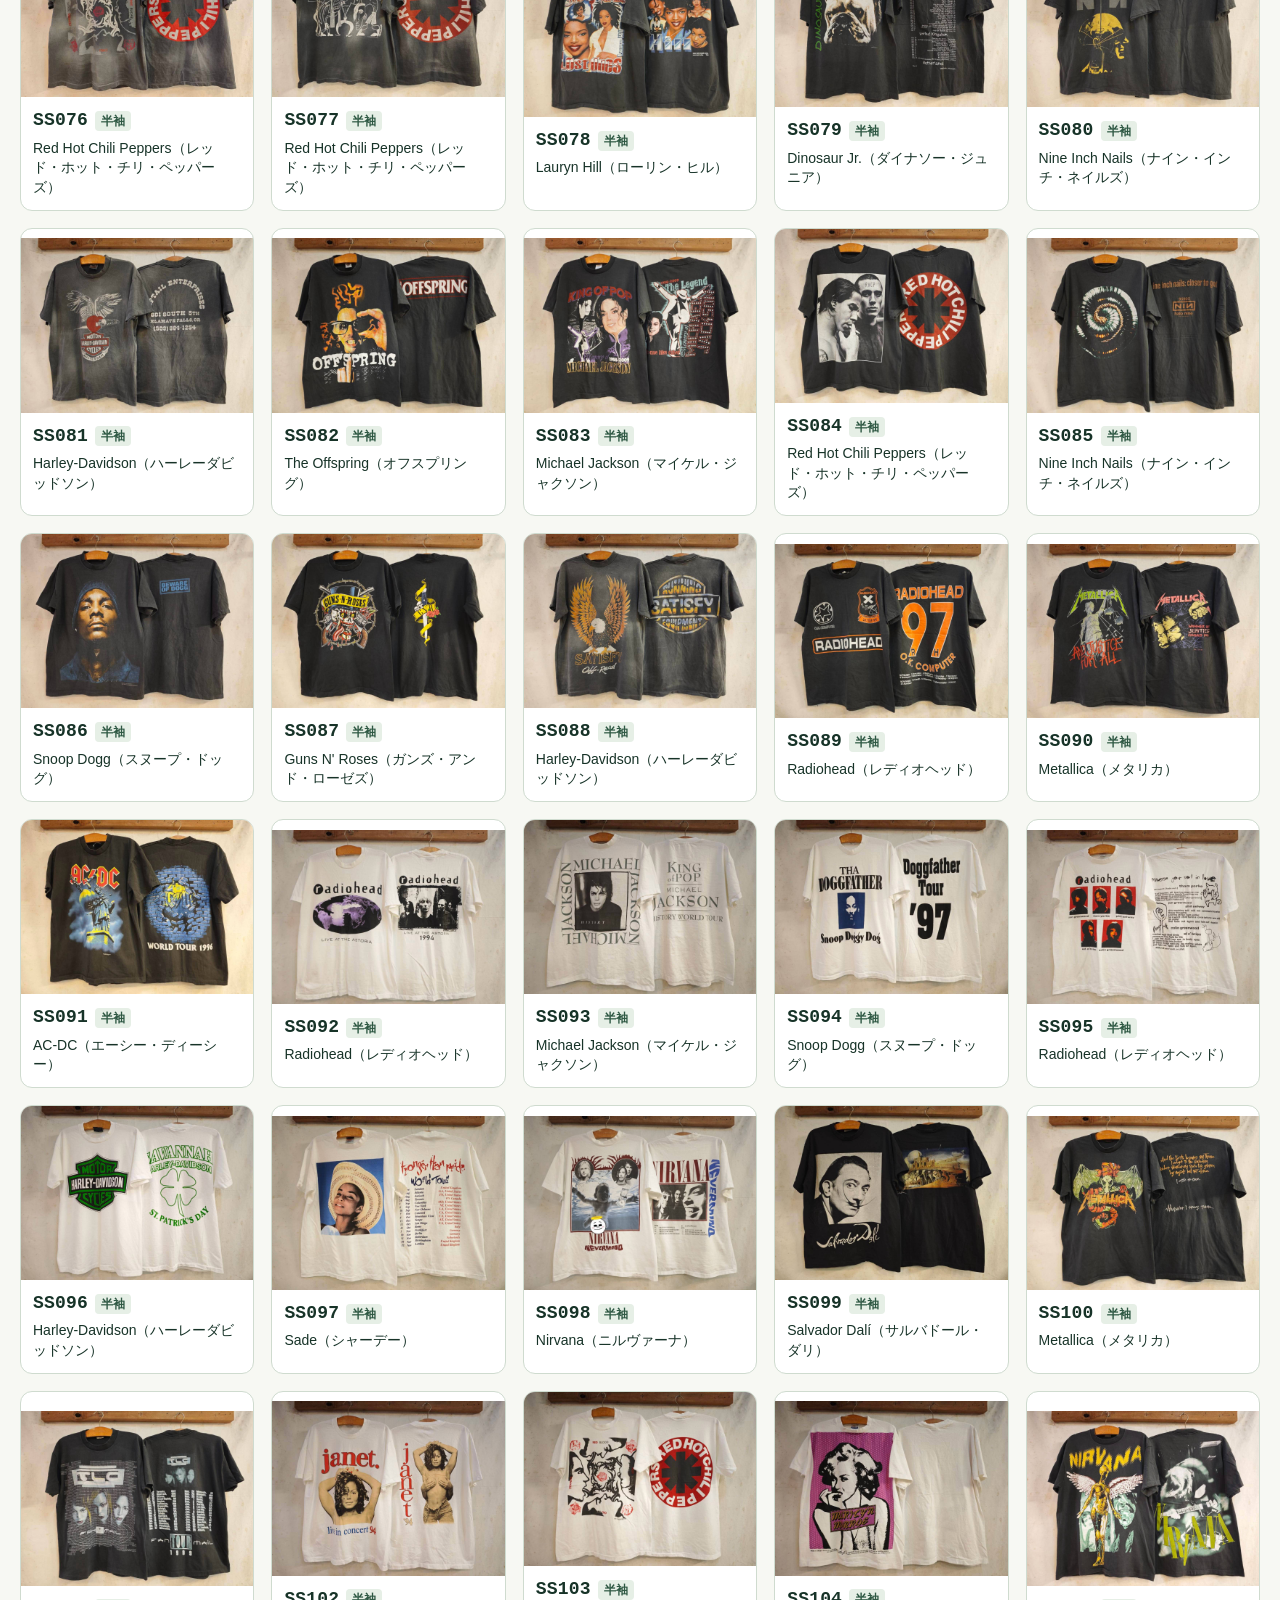
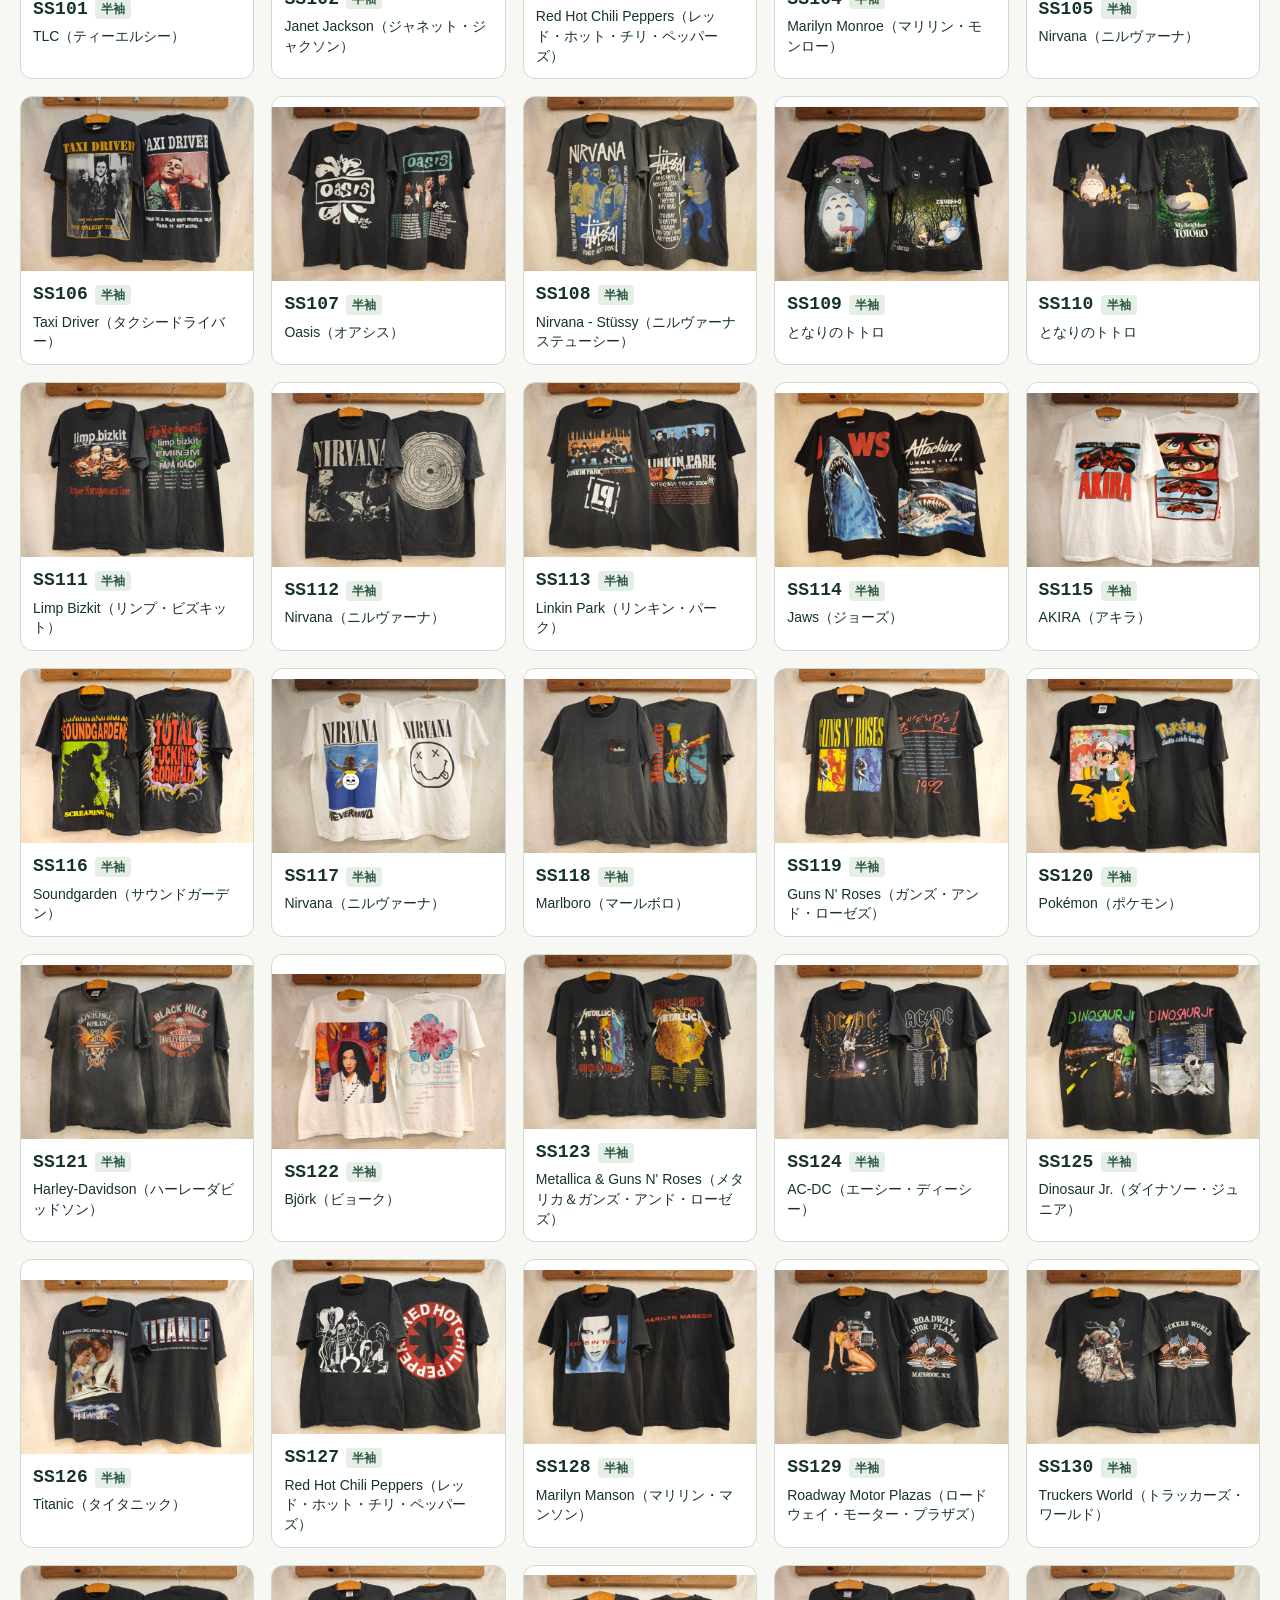
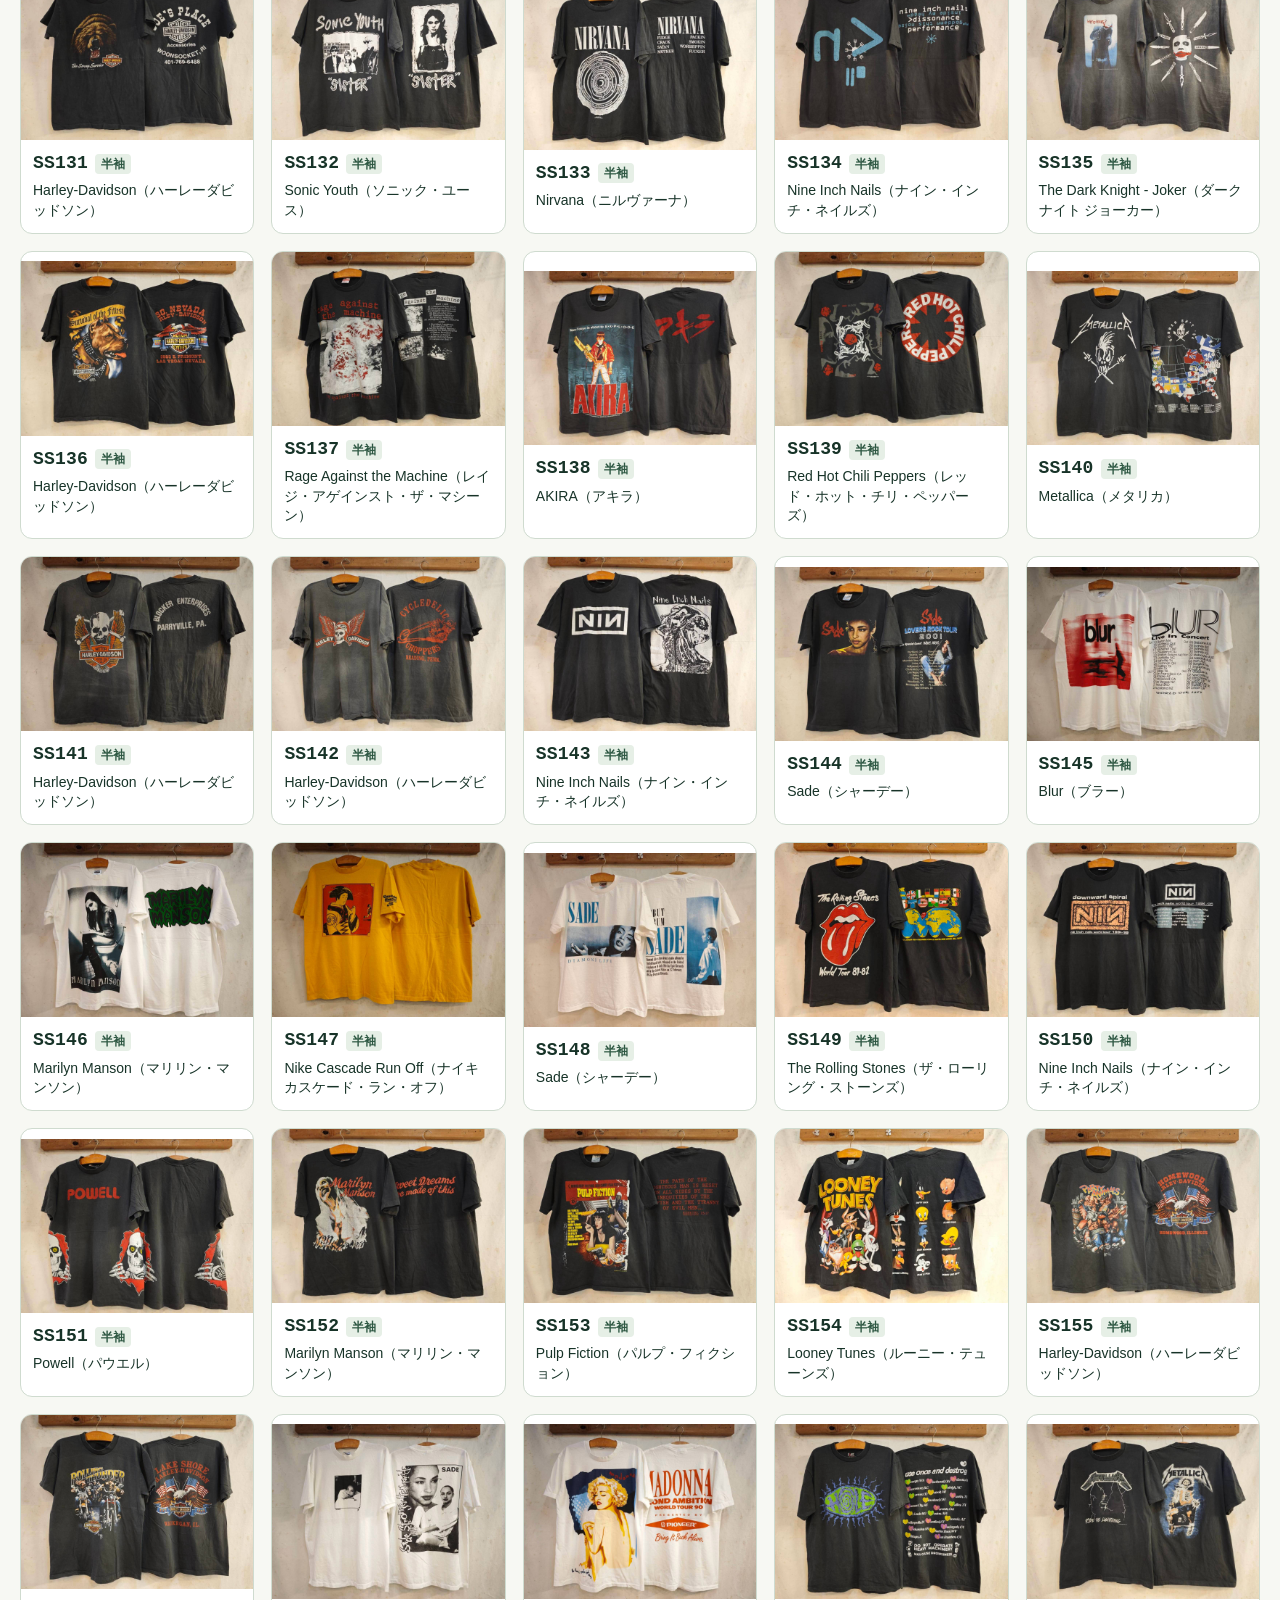
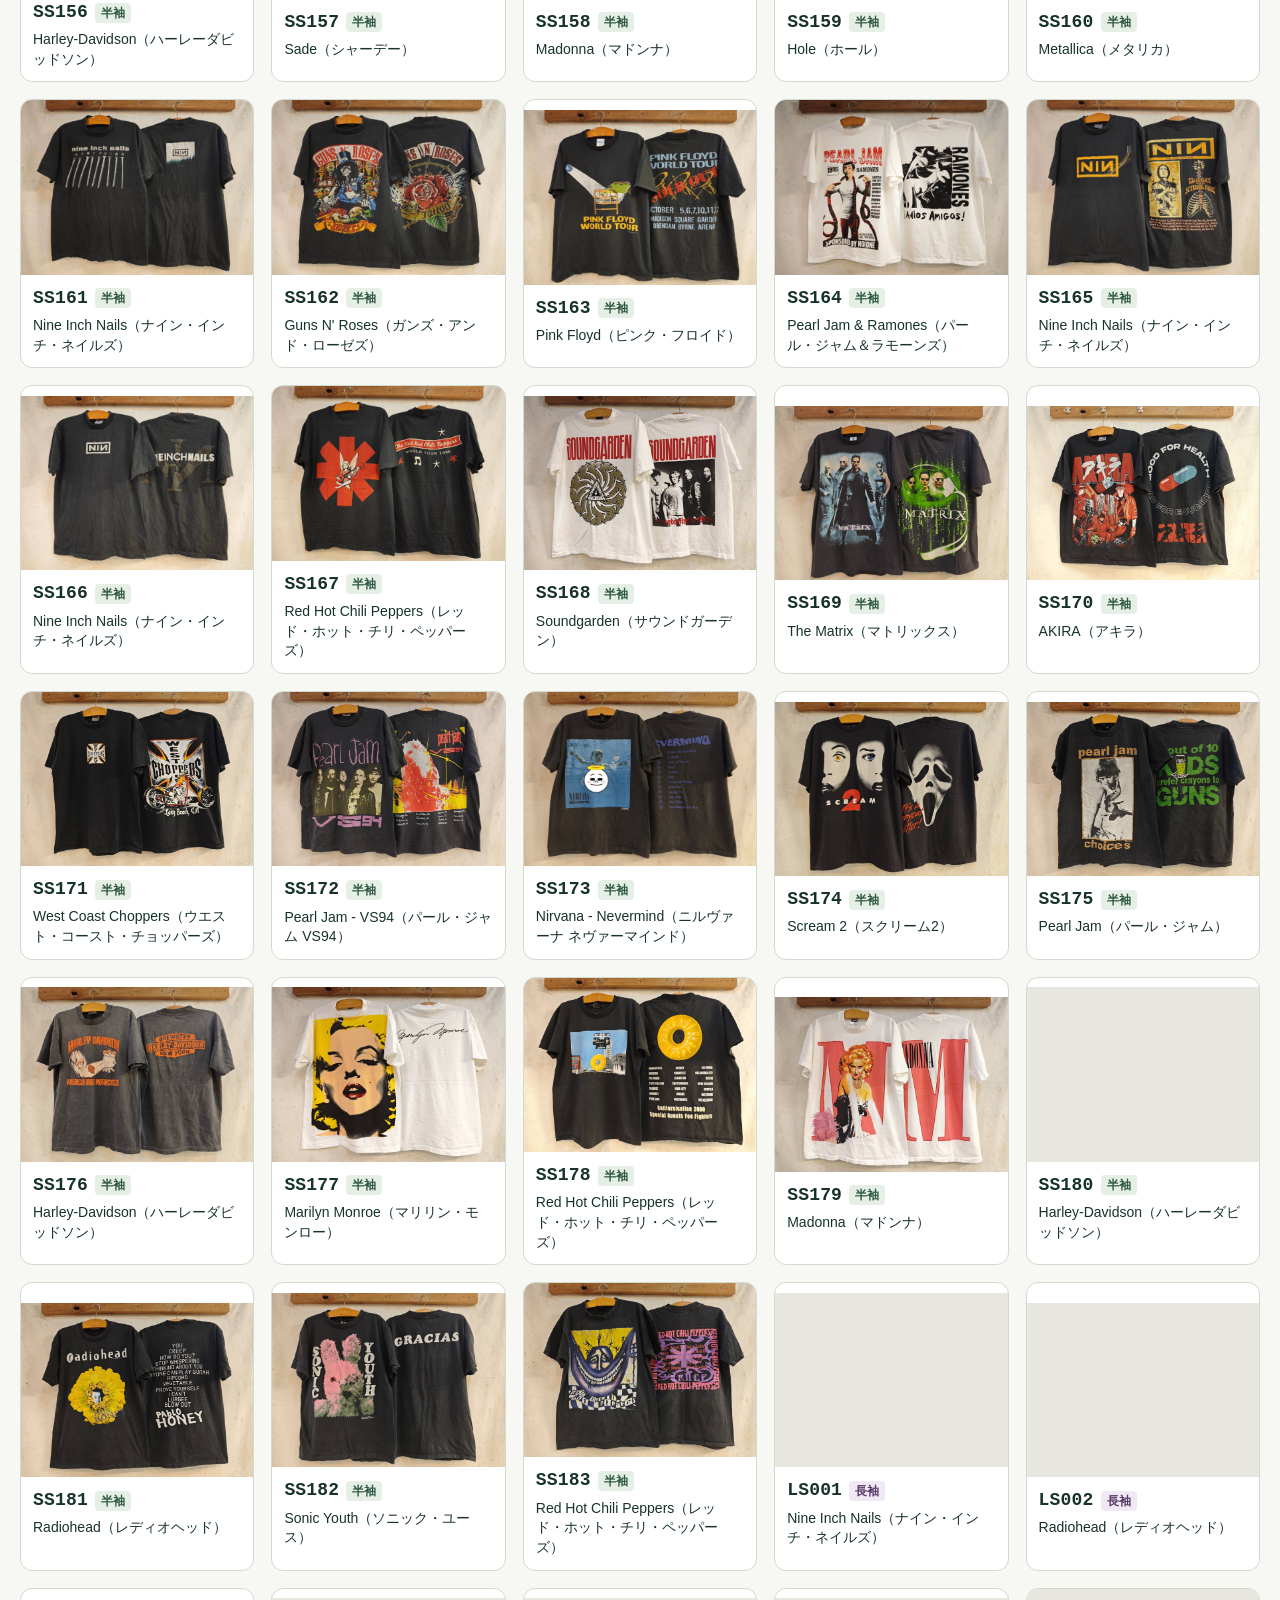
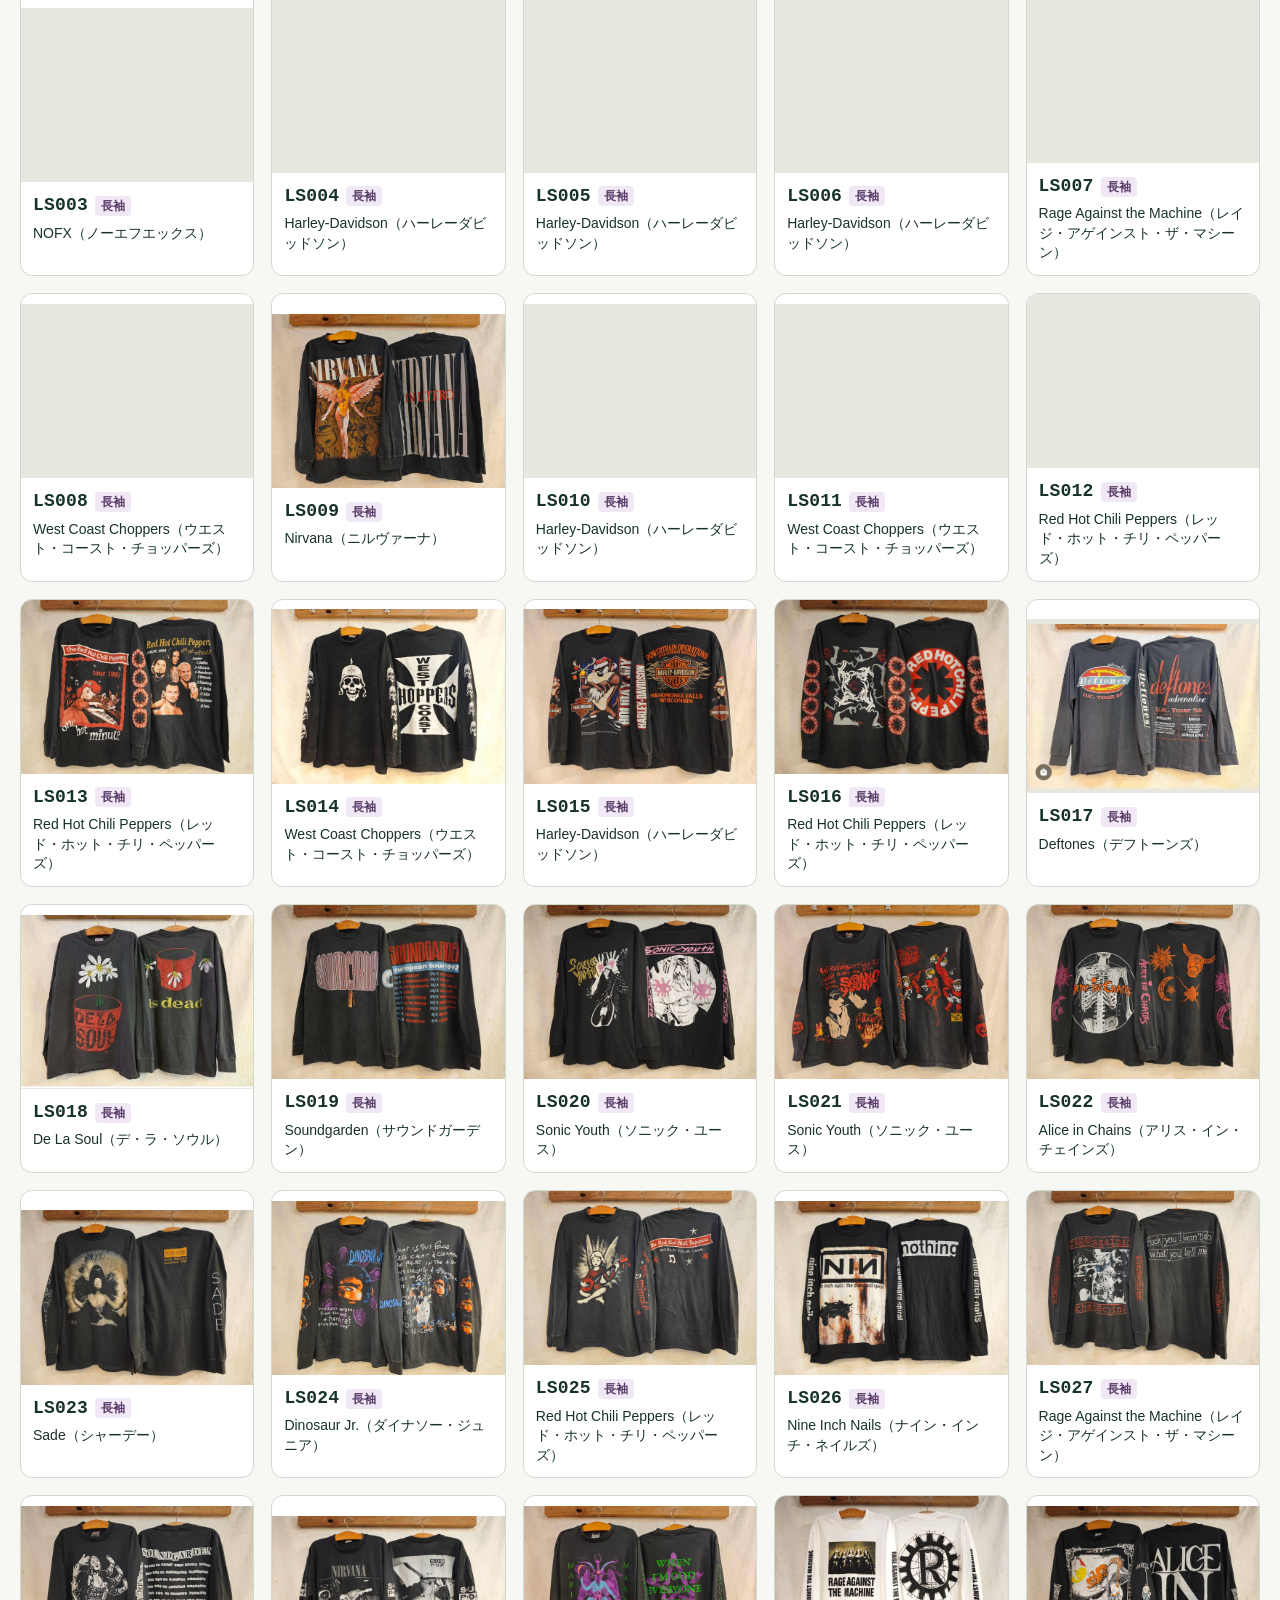
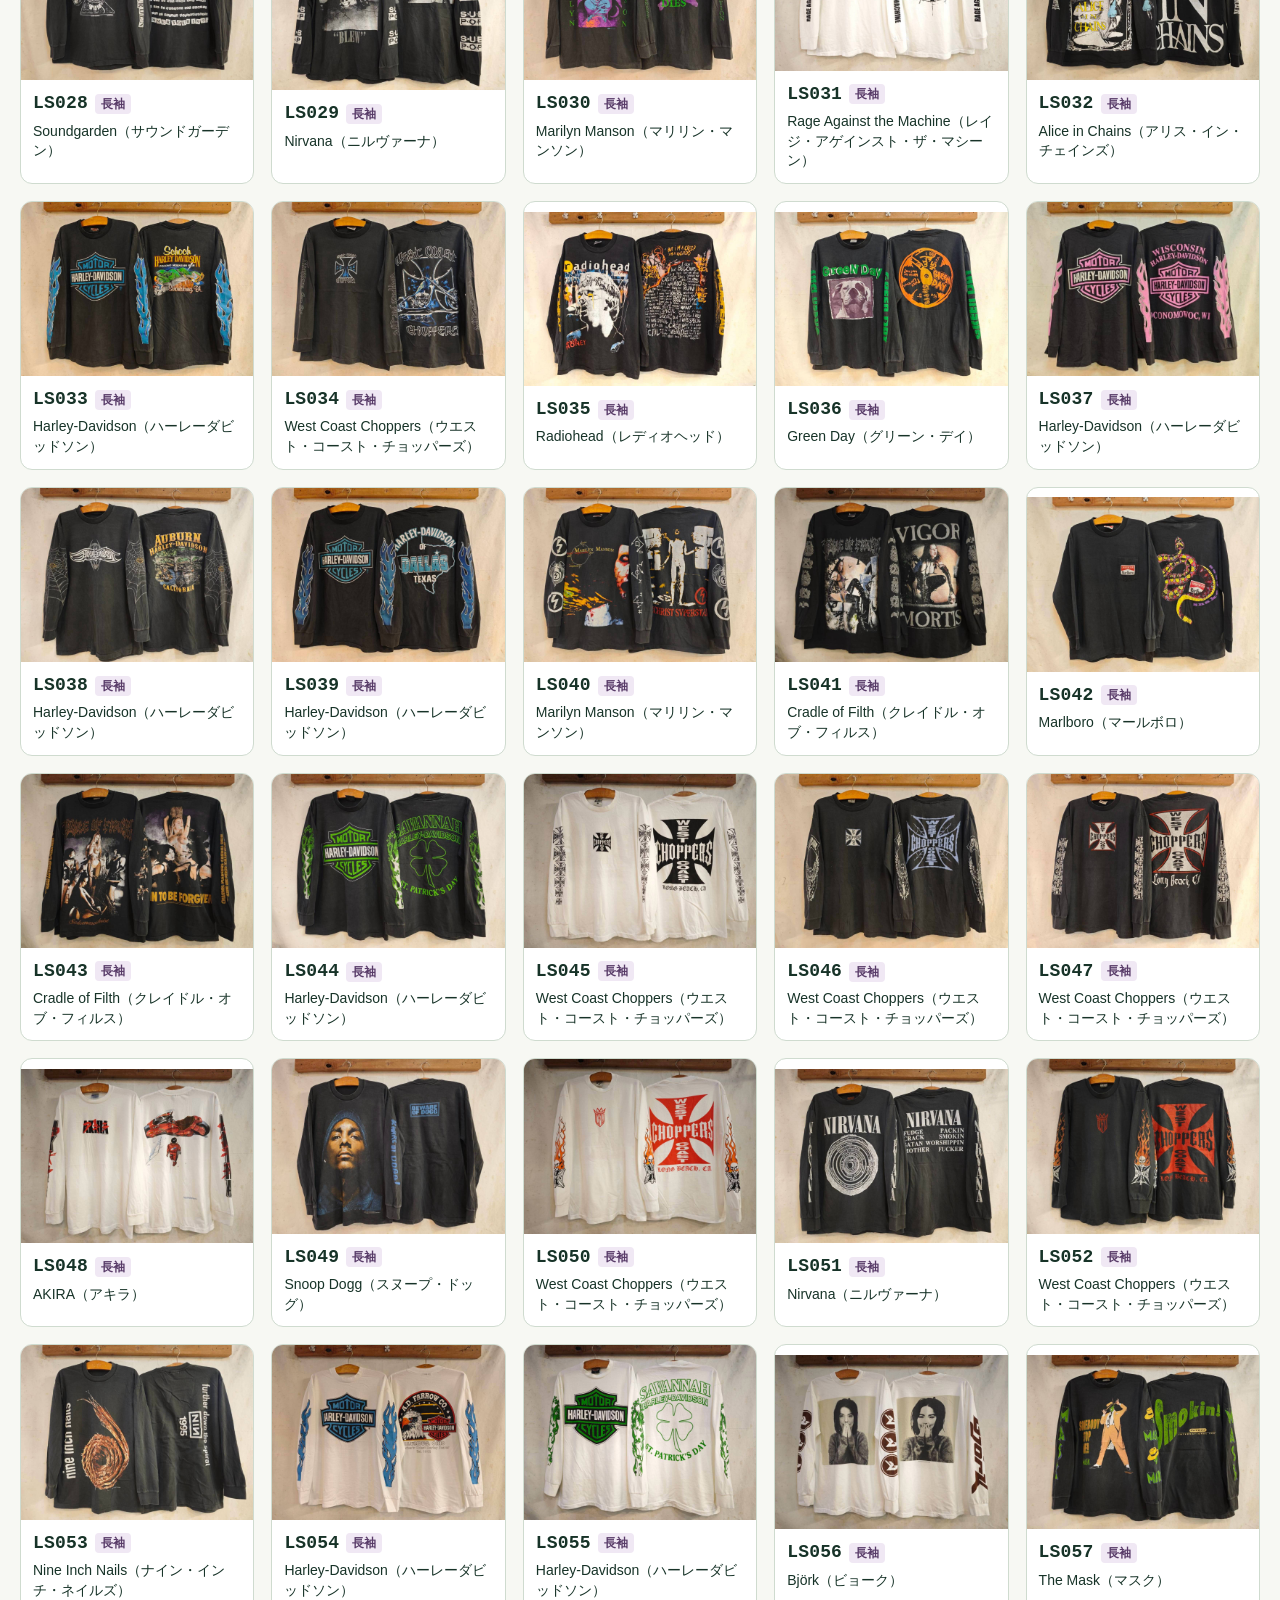
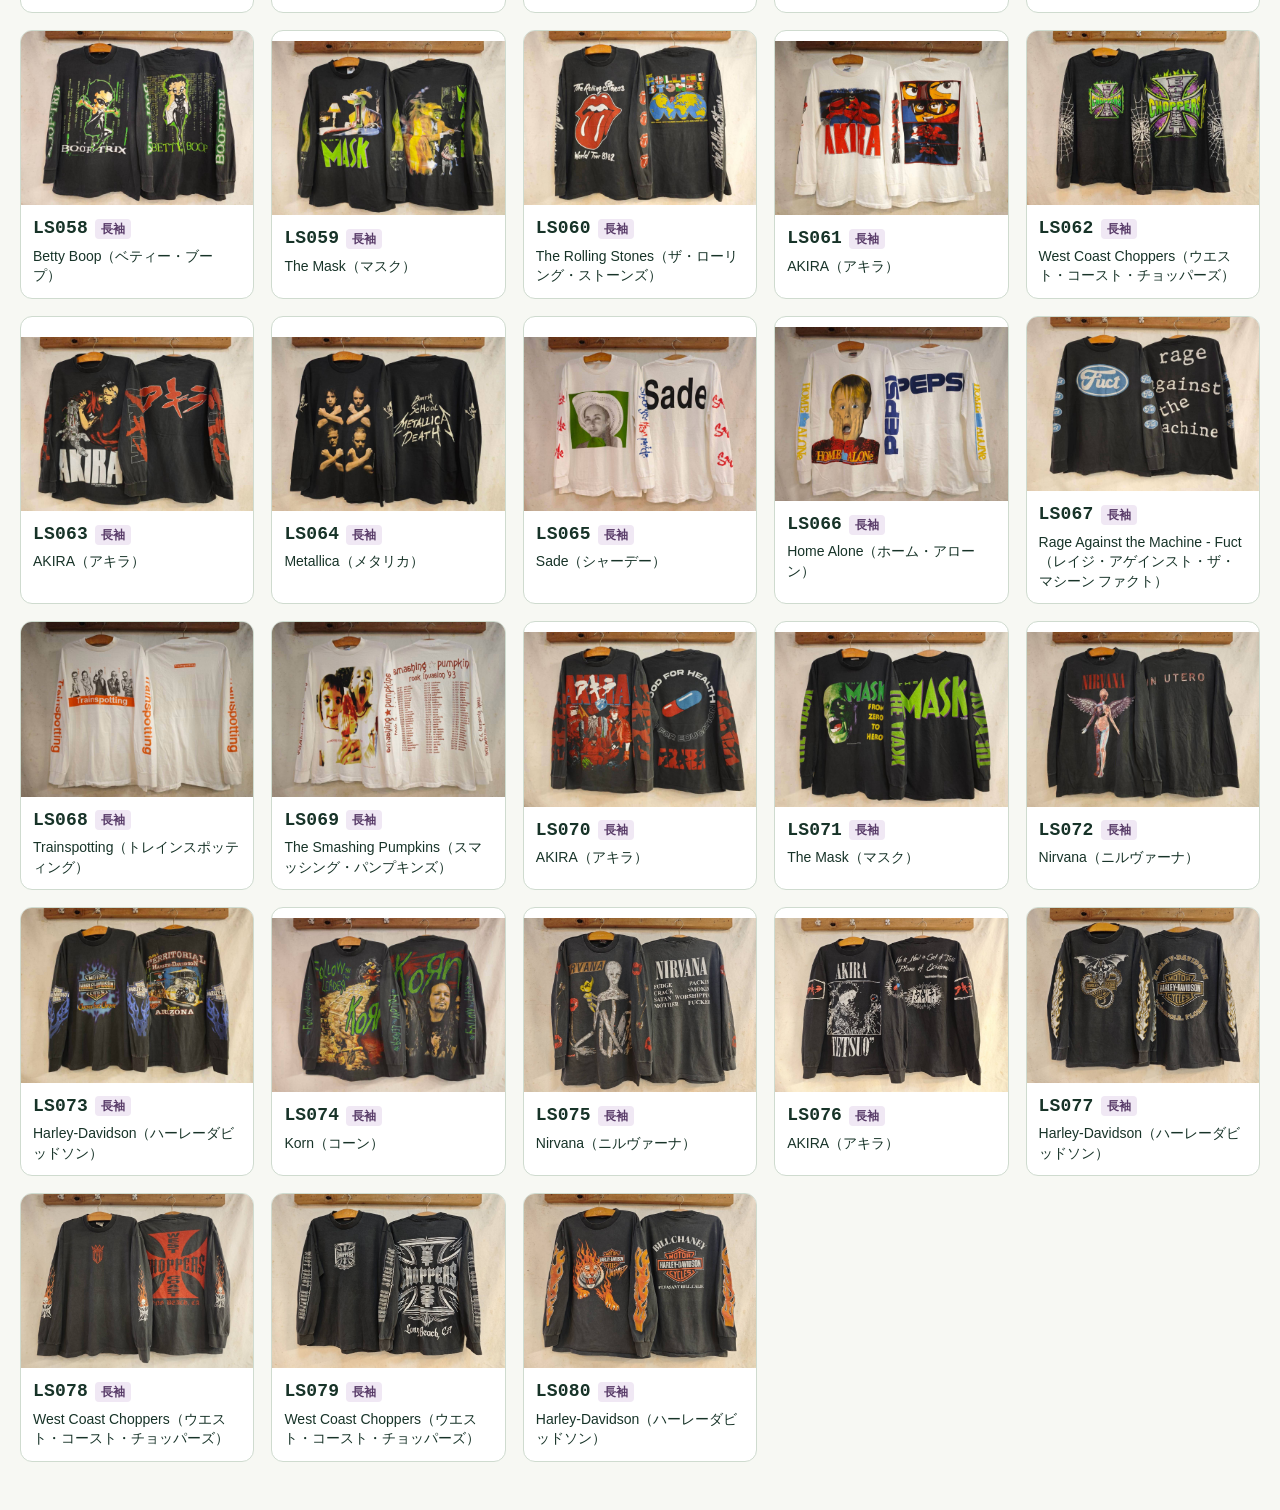
==== commit 5233d9c6: "重複を確認した新商品10点を追加（SS178〜SS183・LS077〜LS080） RHCP 2点・Madonna・Harley-Davidson・Radiohead・Sonic Youth（半袖）、" ====
--- a/index.html
+++ b/index.html
@@ -176,7 +176,7 @@
 </style>
 </head>
 <body>
-<header><div class="wrap"><div><h1>バンドTシャツ</h1><p>商品照合一覧</p></div><div class="inventory-count"><b>253</b> 商品</div></div></header>
+<header><div class="wrap"><div><h1>バンドTシャツ</h1><p>商品照合一覧</p></div><div class="inventory-count"><b>263</b> 商品</div></div></header>
 <main class="wrap">
 <nav class="tabs" aria-label="メニュー"><button data-view="catalog" aria-current="page">商品一覧</button><button data-view="create">注文を作る</button><button data-view="history">注文履歴・帳票</button></nav>
 <p id="test-note" class="test-note" hidden>ここで作る注文はすべてテスト注文です。このブラウザに保存され、仕入先には送信されません。</p>
@@ -186,7 +186,7 @@
 <div class="filters" role="group" aria-label="袖丈で絞り込み">
 <button data-filter="all" aria-pressed="true">すべて</button><button data-filter="SS" aria-pressed="false">半袖</button><button data-filter="LS" aria-pressed="false">長袖</button>
 </div></div>
-<p id="results" class="results" role="status">253 件を表示</p>
+<p id="results" class="results" role="status">263 件を表示</p>
 <div id="grid" class="grid"><button type="button" class="card" data-code="SS001" data-price-class="SS" aria-label="SS001 Harley-Davidson（ハーレーダビッドソン） 拡大" aria-haspopup="dialog"><img class="photo" src="images/59ef6fef4ff81e33afef091dd5d0499fbca4c916fc7e9a3c43d875ce8cc56bcb.jpg" alt="" decoding="async"><span class="info"><span class="meta"><span class="code">SS001</span><span class="sleeve">半袖</span></span><span class="name">Harley-Davidson（ハーレーダビッドソン）</span></span></button>
 <button type="button" class="card" data-code="SS002" data-price-class="SS" aria-label="SS002 Red Hot Chili Peppers（レッド・ホット・チリ・ペッパーズ） 拡大" aria-haspopup="dialog"><img class="photo" src="images/8011b5ea77c5d7b0746ca7e87f9013b3a1cfd6c1e27a342b9be223cff4e21909.jpg" alt="" decoding="async"><span class="info"><span class="meta"><span class="code">SS002</span><span class="sleeve">半袖</span></span><span class="name">Red Hot Chili Peppers（レッド・ホット・チリ・ペッパーズ）</span></span></button>
 <button type="button" class="card" data-code="SS003" data-price-class="SS" aria-label="SS003 セーラームーン 拡大" aria-haspopup="dialog"><img class="photo" src="images/f7714621856cc94423b20b9665b6e2d71be54916b276d8b6be162bc4cef154d6.jpg" alt="" decoding="async"><span class="info"><span class="meta"><span class="code">SS003</span><span class="sleeve">半袖</span></span><span class="name">セーラームーン</span></span></button>
@@ -364,6 +364,12 @@
 <button type="button" class="card" data-code="SS175" data-price-class="SS" aria-label="SS175 Pearl Jam（パール・ジャム） 拡大" aria-haspopup="dialog"><img class="photo" src="images/cb0d791a2fad55278cfb1d4217b30b358053f72d44fa855a6864a121dace349a.jpg" alt="" loading="lazy" decoding="async"><span class="info"><span class="meta"><span class="code">SS175</span><span class="sleeve">半袖</span></span><span class="name">Pearl Jam（パール・ジャム）</span></span></button>
 <button type="button" class="card" data-code="SS176" data-price-class="SS" aria-label="SS176 Harley-Davidson（ハーレーダビッドソン） 拡大" aria-haspopup="dialog"><img class="photo" src="images/9872687770ec1f7dcb1e463342a353ba1cb9fff7015ba152d4196b44eb384d1b.jpg" alt="" loading="lazy" decoding="async"><span class="info"><span class="meta"><span class="code">SS176</span><span class="sleeve">半袖</span></span><span class="name">Harley-Davidson（ハーレーダビッドソン）</span></span></button>
 <button type="button" class="card" data-code="SS177" data-price-class="SS" aria-label="SS177 Marilyn Monroe（マリリン・モンロー） 拡大" aria-haspopup="dialog"><img class="photo" src="images/7e9844390d3217313cba14de909d7a5b6b0acfd9612bf13e35421092a59f8a44.jpg" alt="" loading="lazy" decoding="async"><span class="info"><span class="meta"><span class="code">SS177</span><span class="sleeve">半袖</span></span><span class="name">Marilyn Monroe（マリリン・モンロー）</span></span></button>
+<button type="button" class="card" data-code="SS178" data-price-class="SS" aria-label="SS178 Red Hot Chili Peppers（レッド・ホット・チリ・ペッパーズ） 拡大" aria-haspopup="dialog"><img class="photo" src="images/ec7b8041f7106280cc25409eda043aaefe63c3eac291d74fb6d495924c3fc054.jpg" alt="" loading="lazy" decoding="async"><span class="info"><span class="meta"><span class="code">SS178</span><span class="sleeve">半袖</span></span><span class="name">Red Hot Chili Peppers（レッド・ホット・チリ・ペッパーズ）</span></span></button>
+<button type="button" class="card" data-code="SS179" data-price-class="SS" aria-label="SS179 Madonna（マドンナ） 拡大" aria-haspopup="dialog"><img class="photo" src="images/1853f324da1a57b40931410506fac8255698bcdfebaf48f3485ac536646cf259.jpg" alt="" loading="lazy" decoding="async"><span class="info"><span class="meta"><span class="code">SS179</span><span class="sleeve">半袖</span></span><span class="name">Madonna（マドンナ）</span></span></button>
+<button type="button" class="card" data-code="SS180" data-price-class="SS" aria-label="SS180 Harley-Davidson（ハーレーダビッドソン） 拡大" aria-haspopup="dialog"><img class="photo" src="images/d11f944c39fe84970d7ca9d8c0a040917bb8479c159cc5ab35fa604b616d90f9.jpg" alt="" loading="lazy" decoding="async"><span class="info"><span class="meta"><span class="code">SS180</span><span class="sleeve">半袖</span></span><span class="name">Harley-Davidson（ハーレーダビッドソン）</span></span></button>
+<button type="button" class="card" data-code="SS181" data-price-class="SS" aria-label="SS181 Radiohead（レディオヘッド） 拡大" aria-haspopup="dialog"><img class="photo" src="images/41ce9ec917e5c1ccb06cfaf49a4e90d38ad9bc15eb51acb1e353ea8512ad8980.jpg" alt="" loading="lazy" decoding="async"><span class="info"><span class="meta"><span class="code">SS181</span><span class="sleeve">半袖</span></span><span class="name">Radiohead（レディオヘッド）</span></span></button>
+<button type="button" class="card" data-code="SS182" data-price-class="SS" aria-label="SS182 Sonic Youth（ソニック・ユース） 拡大" aria-haspopup="dialog"><img class="photo" src="images/5552545447ad83e842ceef7bb2e4a1de7800df0c7f7195592f14598d07637de3.jpg" alt="" loading="lazy" decoding="async"><span class="info"><span class="meta"><span class="code">SS182</span><span class="sleeve">半袖</span></span><span class="name">Sonic Youth（ソニック・ユース）</span></span></button>
+<button type="button" class="card" data-code="SS183" data-price-class="SS" aria-label="SS183 Red Hot Chili Peppers（レッド・ホット・チリ・ペッパーズ） 拡大" aria-haspopup="dialog"><img class="photo" src="images/b80ae5d7f7d7322b36dcd96516b949d04369889eae4f2a7a358d2d5d2f329c3e.jpg" alt="" loading="lazy" decoding="async"><span class="info"><span class="meta"><span class="code">SS183</span><span class="sleeve">半袖</span></span><span class="name">Red Hot Chili Peppers（レッド・ホット・チリ・ペッパーズ）</span></span></button>
 <button type="button" class="card" data-code="LS001" data-price-class="LS" aria-label="LS001 Nine Inch Nails（ナイン・インチ・ネイルズ） 拡大" aria-haspopup="dialog"><img class="photo" src="images/c6526cad38e0ecb2a8d19cfc7b2fabccce915d03f8d277aceae4b9af3723209d.jpg" alt="" loading="lazy" decoding="async"><span class="info"><span class="meta"><span class="code">LS001</span><span class="sleeve long">長袖</span></span><span class="name">Nine Inch Nails（ナイン・インチ・ネイルズ）</span></span></button>
 <button type="button" class="card" data-code="LS002" data-price-class="LS" aria-label="LS002 Radiohead（レディオヘッド） 拡大" aria-haspopup="dialog"><img class="photo" src="images/239798aef14712ecd262e8e007880163f1dcbd0b4ca785303e51906bcdc54928.jpg" alt="" loading="lazy" decoding="async"><span class="info"><span class="meta"><span class="code">LS002</span><span class="sleeve long">長袖</span></span><span class="name">Radiohead（レディオヘッド）</span></span></button>
 <button type="button" class="card" data-code="LS003" data-price-class="LS" aria-label="LS003 NOFX（ノーエフエックス） 拡大" aria-haspopup="dialog"><img class="photo" src="images/1ef9b83838eae2f79f0337ffc11b6da3d64a7f493f7c57d9087e36f5039cef41.jpg" alt="" loading="lazy" decoding="async"><span class="info"><span class="meta"><span class="code">LS003</span><span class="sleeve long">長袖</span></span><span class="name">NOFX（ノーエフエックス）</span></span></button>
@@ -439,7 +445,11 @@
 <button type="button" class="card" data-code="LS073" data-price-class="LS" aria-label="LS073 Harley-Davidson（ハーレーダビッドソン） 拡大" aria-haspopup="dialog"><img class="photo" src="images/2965b04595fdfb10b9f71ac9ba267eca07fe3212aa0650851329f3266c855ec2.jpg" alt="" loading="lazy" decoding="async"><span class="info"><span class="meta"><span class="code">LS073</span><span class="sleeve long">長袖</span></span><span class="name">Harley-Davidson（ハーレーダビッドソン）</span></span></button>
 <button type="button" class="card" data-code="LS074" data-price-class="LS" aria-label="LS074 Korn（コーン） 拡大" aria-haspopup="dialog"><img class="photo" src="images/2372bfe8f01f2ee8e11102fdb07247c6a0c2a65d830003cd98d98bd3deccfcd2.jpg" alt="" loading="lazy" decoding="async"><span class="info"><span class="meta"><span class="code">LS074</span><span class="sleeve long">長袖</span></span><span class="name">Korn（コーン）</span></span></button>
 <button type="button" class="card" data-code="LS075" data-price-class="LS" aria-label="LS075 Nirvana（ニルヴァーナ） 拡大" aria-haspopup="dialog"><img class="photo" src="images/5d88a311f0546a528bca762bf66bc2dce9eebc0ccef5fb6b3a9ebf98f099e65c.jpg" alt="" loading="lazy" decoding="async"><span class="info"><span class="meta"><span class="code">LS075</span><span class="sleeve long">長袖</span></span><span class="name">Nirvana（ニルヴァーナ）</span></span></button>
-<button type="button" class="card" data-code="LS076" data-price-class="LS" aria-label="LS076 AKIRA（アキラ） 拡大" aria-haspopup="dialog"><img class="photo" src="images/16c295864b3122fe7349c7069e326444c8807f724cb553587a2ad6ea5633c36d.jpg" alt="" loading="lazy" decoding="async"><span class="info"><span class="meta"><span class="code">LS076</span><span class="sleeve long">長袖</span></span><span class="name">AKIRA（アキラ）</span></span></button></div>
+<button type="button" class="card" data-code="LS076" data-price-class="LS" aria-label="LS076 AKIRA（アキラ） 拡大" aria-haspopup="dialog"><img class="photo" src="images/16c295864b3122fe7349c7069e326444c8807f724cb553587a2ad6ea5633c36d.jpg" alt="" loading="lazy" decoding="async"><span class="info"><span class="meta"><span class="code">LS076</span><span class="sleeve long">長袖</span></span><span class="name">AKIRA（アキラ）</span></span></button>
+<button type="button" class="card" data-code="LS077" data-price-class="LS" aria-label="LS077 Harley-Davidson（ハーレーダビッドソン） 拡大" aria-haspopup="dialog"><img class="photo" src="images/2c57a1561ad739ec7446b38e449781c6be7bd04bd759e67372334359443cbdf6.jpg" alt="" loading="lazy" decoding="async"><span class="info"><span class="meta"><span class="code">LS077</span><span class="sleeve long">長袖</span></span><span class="name">Harley-Davidson（ハーレーダビッドソン）</span></span></button>
+<button type="button" class="card" data-code="LS078" data-price-class="LS" aria-label="LS078 West Coast Choppers（ウエスト・コースト・チョッパーズ） 拡大" aria-haspopup="dialog"><img class="photo" src="images/a194734a99b2bf453f95955f1264edf078f1339497d62580cb3502892a992f67.jpg" alt="" loading="lazy" decoding="async"><span class="info"><span class="meta"><span class="code">LS078</span><span class="sleeve long">長袖</span></span><span class="name">West Coast Choppers（ウエスト・コースト・チョッパーズ）</span></span></button>
+<button type="button" class="card" data-code="LS079" data-price-class="LS" aria-label="LS079 West Coast Choppers（ウエスト・コースト・チョッパーズ） 拡大" aria-haspopup="dialog"><img class="photo" src="images/cc4fa163166e352585c1cc061ba4d7609eff24d899466bf51ae8ba663668e3e1.jpg" alt="" loading="lazy" decoding="async"><span class="info"><span class="meta"><span class="code">LS079</span><span class="sleeve long">長袖</span></span><span class="name">West Coast Choppers（ウエスト・コースト・チョッパーズ）</span></span></button>
+<button type="button" class="card" data-code="LS080" data-price-class="LS" aria-label="LS080 Harley-Davidson（ハーレーダビッドソン） 拡大" aria-haspopup="dialog"><img class="photo" src="images/55b37e6043a12f44b66fd71cd3014c7e22cedee1b1cacd76ecfc71be5d2bde47.jpg" alt="" loading="lazy" decoding="async"><span class="info"><span class="meta"><span class="code">LS080</span><span class="sleeve long">長袖</span></span><span class="name">Harley-Davidson（ハーレーダビッドソン）</span></span></button></div>
 <p id="empty" hidden>該当する商品がありません。品番や袖丈を確認してください。</p>
 <button class="action primary" id="cart-bar" hidden>カートを確認</button>
 </section>
